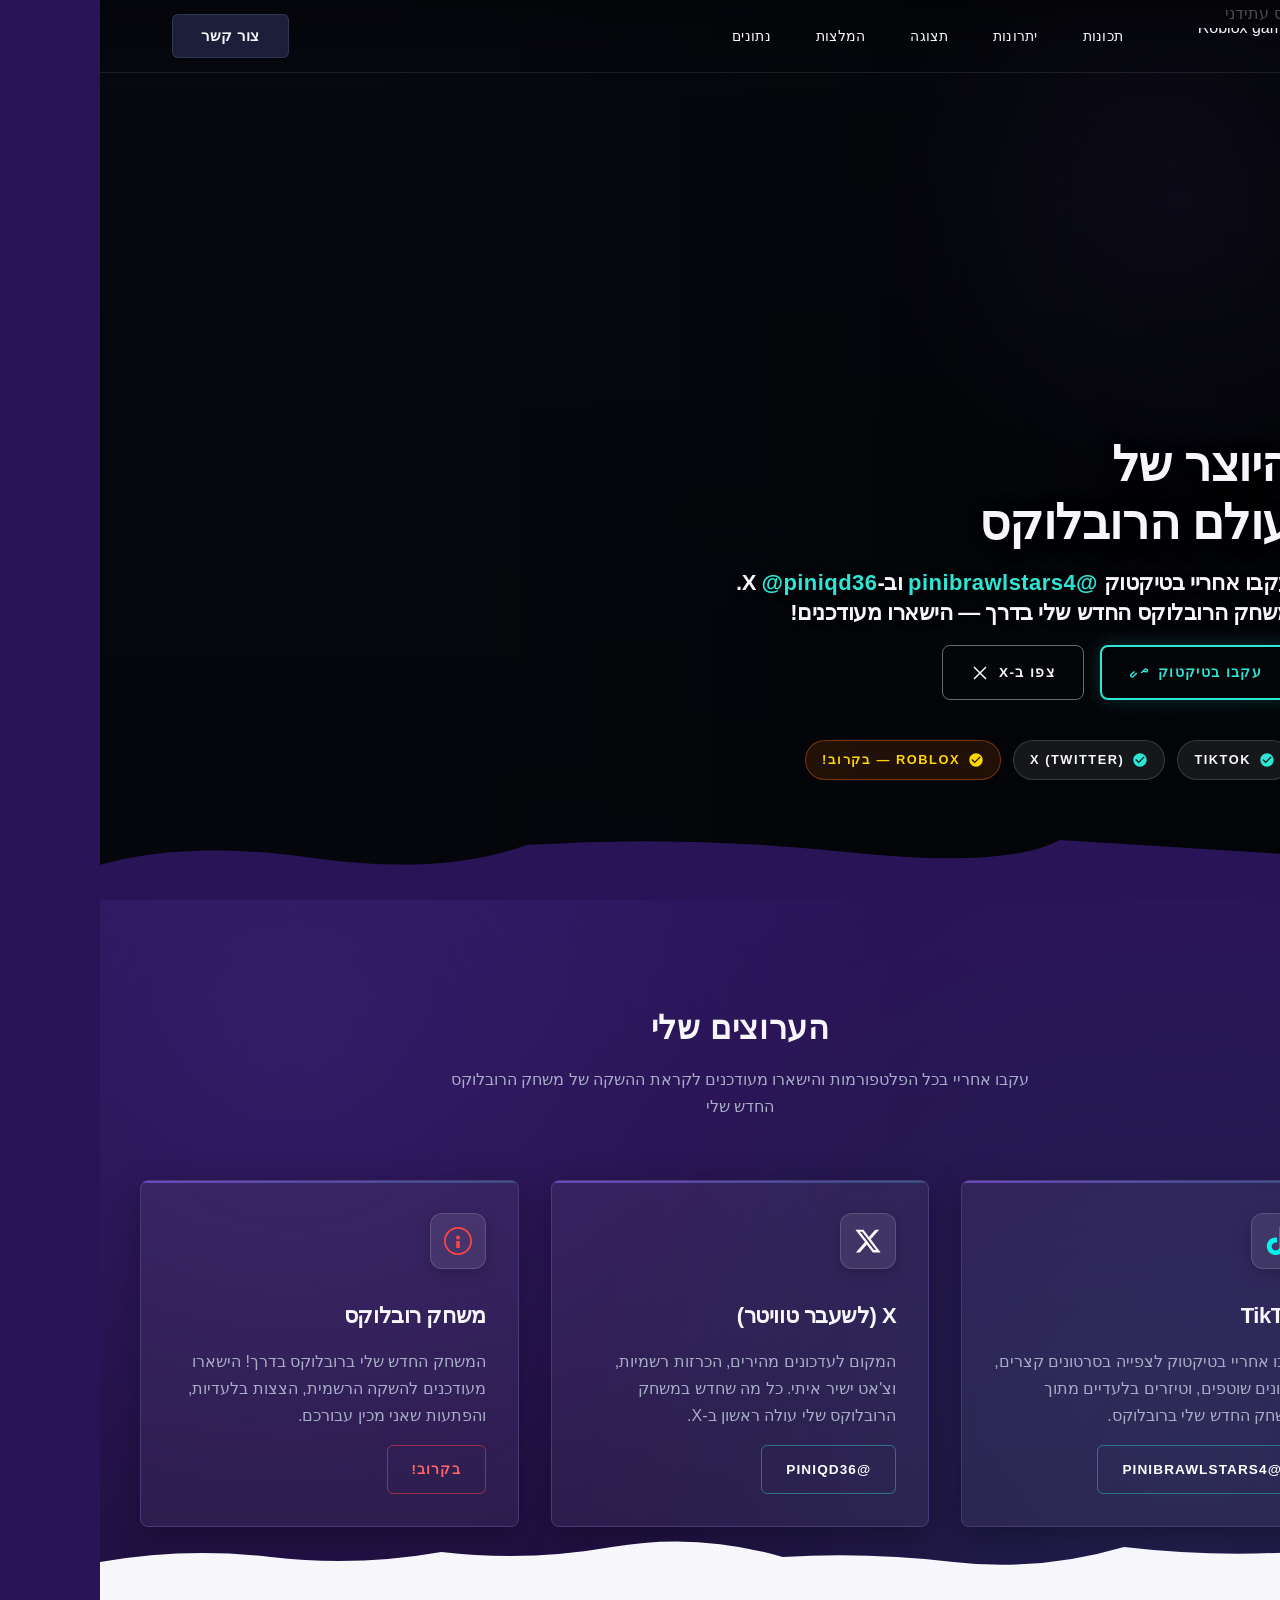
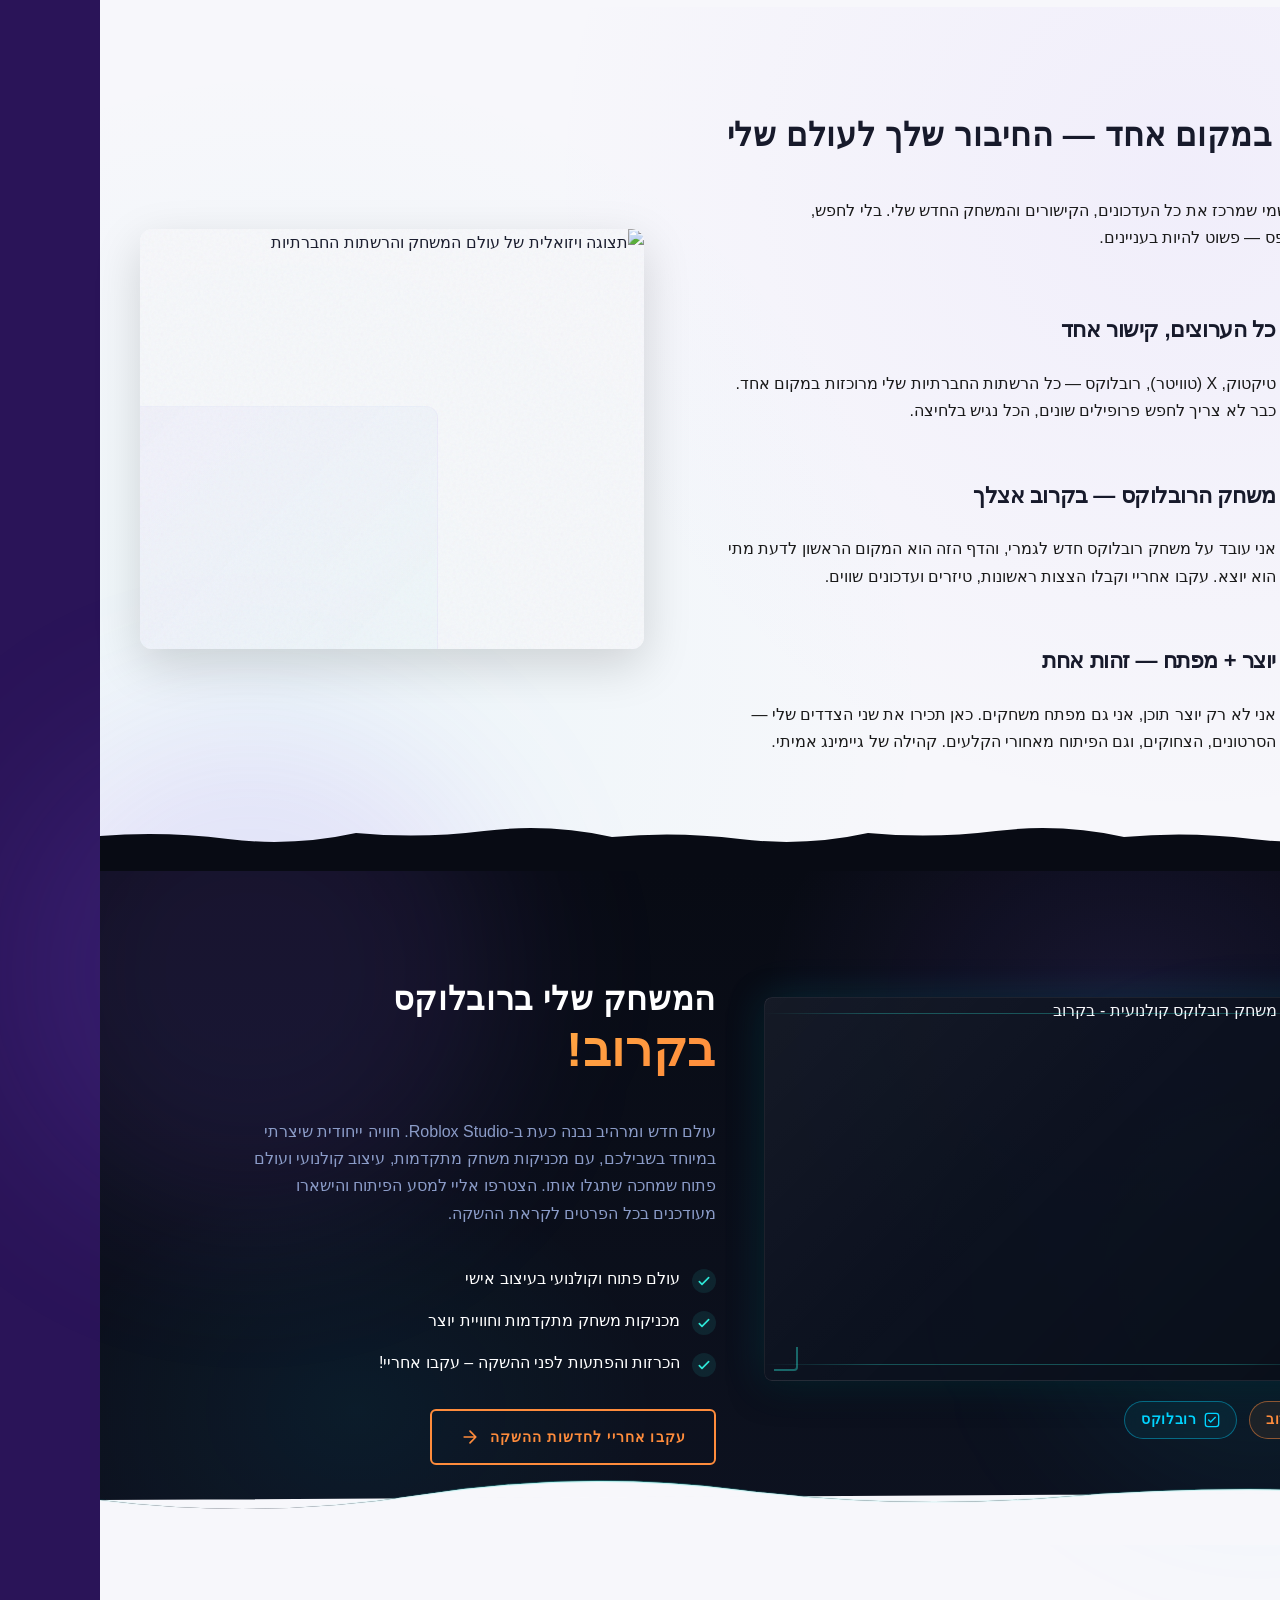
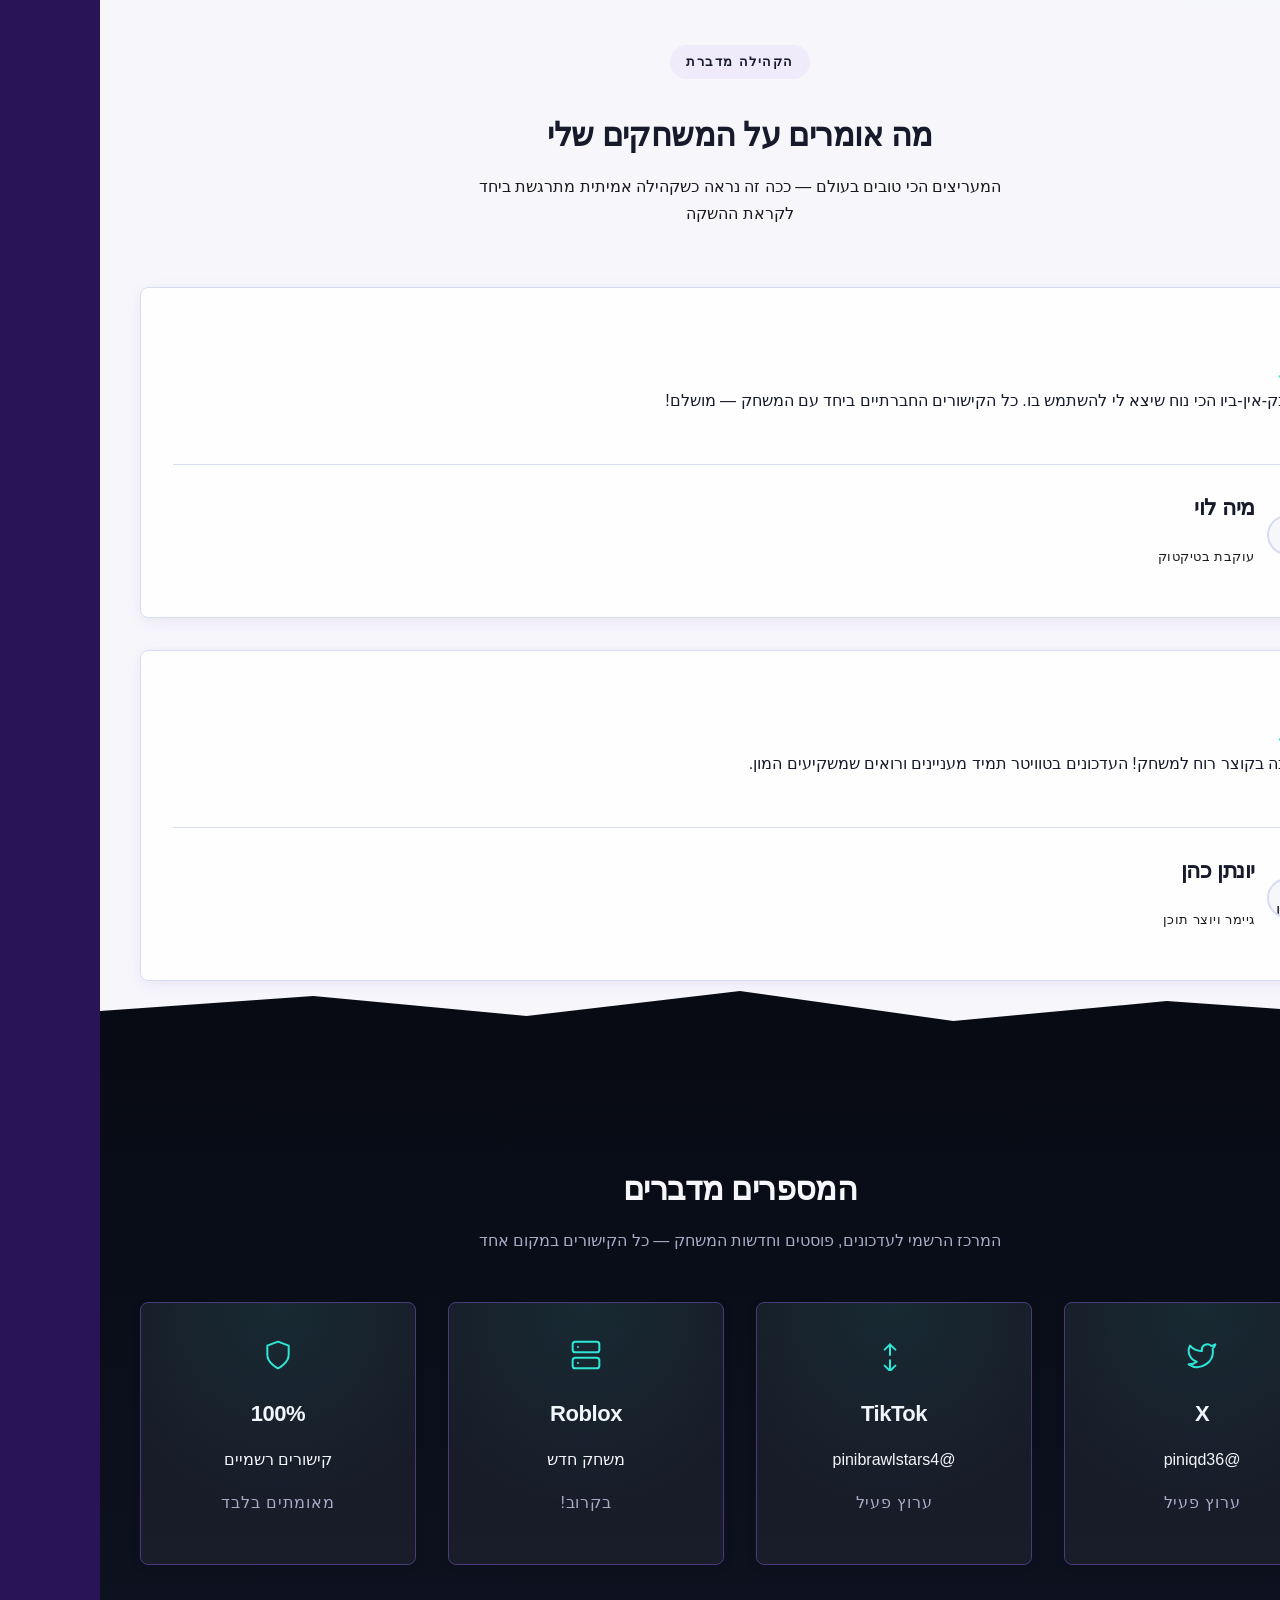
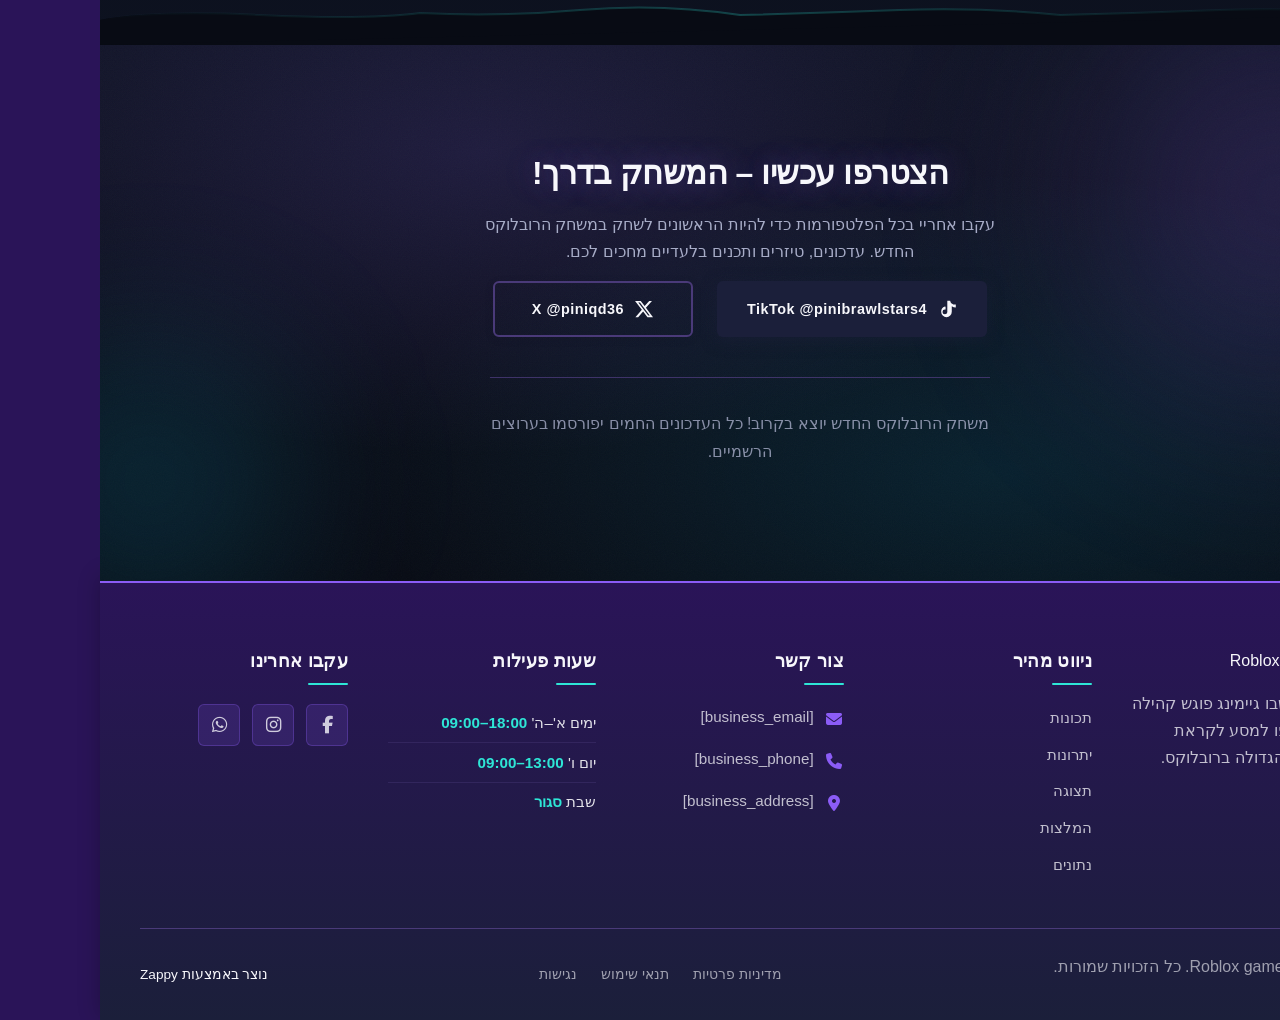
==== public/index.html @ 62c2d2e9 "Incremental sync: 1 page(s) — update_section" ====
<!doctype html><html dir="rtl" lang="he"><head><meta charset="UTF-8"><meta content="width=device-width,initial-scale=1" name="viewport"><meta content="index, follow" name="robots"><title>גלה את משחק הרובלוקס הבא שלך — Roblox game</title><meta content="יוצר תוכן ומפתח רובלוקס מביא לך הצצה ראשונה למשחק החדש. עקוב אחריי בטיקטוק ובטוויטר והישאר מעודכן בכל הפיתוחים. היכנס עכשיו לקהילה!" name="description"><meta content="משחקי רובלוקס, יוצר תוכן גיימינג, רובלוקס ישראלי, קישורים חברתיים, מפתח רובלוקס" name="keywords"><link href="/assets/favicon.ico" rel="icon" type="image/x-icon"><link href="/assets/favicon-16x16.png" rel="icon" type="image/png" sizes="16x16"><link href="/assets/favicon-32x32.png" rel="icon" type="image/png" sizes="32x32"><link href="/assets/favicon-48x48.png" rel="icon" type="image/png" sizes="48x48"><link href="/assets/favicon-192x192.png" rel="icon" type="image/png" sizes="192x192"><link href="/assets/favicon-512x512.png" rel="icon" type="image/png" sizes="512x512"><link href="/assets/apple-touch-icon.png" rel="apple-touch-icon"><script>!function(){"use strict";var t="38b5581c-c266-401a-a283-157dec6d0e82",e="https://api.zappy5.com/api/analytics/track",a=18e5,n=2592e6,o=!0,i=!0,r=!0;var s=function(){var e="zappy_visitor_"+t,a=null;try{if(a=localStorage.getItem(e)){var o=JSON.parse(a),i=Date.now();if(i-o.created<n)return o.lastSeen=i,localStorage.setItem(e,JSON.stringify(o)),o.id}}catch(t){console.warn("Zappy Analytics: LocalStorage not available")}var r="zv_"+Date.now()+"_"+Math.random().toString(36).substr(2,9);try{localStorage.setItem(e,JSON.stringify({id:r,created:Date.now(),lastSeen:Date.now()}))}catch(t){}return r}(),c=function(){var e="zappy_session_"+t,n=null;try{if(n=sessionStorage.getItem(e)){var o=JSON.parse(n),i=Date.now();if(i-o.timestamp<a)return o.timestamp=i,sessionStorage.setItem(e,JSON.stringify(o)),o.id}}catch(t){console.warn("Zappy Analytics: SessionStorage not available")}var r="zs_"+Date.now()+"_"+Math.random().toString(36).substr(2,9);try{sessionStorage.setItem(e,JSON.stringify({id:r,timestamp:Date.now()}))}catch(t){}return r}();function l(a,n){n=n||{};var o={website_id:t,event_type:a,page_path:window.location.pathname,referrer:document.referrer||"direct",visitor_id:s,session_id:c,metadata:n};if(navigator.sendBeacon){var i=new Blob([JSON.stringify(o)],{type:"application/json"});navigator.sendBeacon(e,i)}else fetch(e,{method:"POST",headers:{"Content-Type":"application/json"},body:JSON.stringify(o),keepalive:!0}).catch(function(t){console.warn("Zappy Analytics: Failed to track event",t)})}o&&l("pageview",{title:document.title,url:window.location.href}),i&&document.addEventListener("click",function(t){var e=t.target;if("BUTTON"===e.tagName||e.closest("button")){var a="BUTTON"===e.tagName?e:e.closest("button");l("click",{element:"button",text:a.textContent.trim().substring(0,100),id:a.id||null,class:a.className||null})}else if("A"===e.tagName||e.closest("a")){var n="A"===e.tagName?e:e.closest("a");l("navigation",{element:"link",text:n.textContent.trim().substring(0,100),href:n.href,external:n.hostname!==window.location.hostname})}},!0),r&&document.addEventListener("submit",function(t){var e=t.target;l("form_submit",{form_id:e.id||null,form_name:e.name||null,form_action:e.action||null,form_method:e.method||"GET"})},!0);var d=Date.now();window.addEventListener("beforeunload",function(){l("page_unload",{time_on_page:Math.floor((Date.now()-d)/1e3),page_path:window.location.pathname})}),window.zappyAnalytics={track:l,getVisitorId:function(){return s},getSessionId:function(){return c}}}()</script><meta content="גלה את משחק הרובלוקס הבא שלך — Roblox game" property="og:title"><meta content="יוצר תוכן ומפתח רובלוקס מביא לך הצצה ראשונה למשחק החדש. עקוב אחריי בטיקטוק ובטוויטר והישאר מעודכן בכל הפיתוחים. היכנס עכשיו לקהילה!" property="og:description"><meta content="summary_large_image" name="twitter:card"><meta content="גלה את משחק הרובלוקס הבא שלך — Roblox game" name="twitter:title"><meta content="יוצר תוכן ומפתח רובלוקס מביא לך הצצה ראשונה למשחק החדש. עקוב אחריי בטיקטוק ובטוויטר והישאר מעודכן בכל הפיתוחים. היכנס עכשיו לקהילה!" name="twitter:description"><meta content="website" property="og:type"><meta content="he_IL" property="og:locale"><link href="https://cdnjs.cloudflare.com/ajax/libs/font-awesome/6.4.0/css/all.min.css" rel="stylesheet"><style>.skip-link{position:absolute;top:0;left:0;transform:translateY(-200%);padding:12px 18px;background:var(--bg-dark,#1a1a1a);color:var(--text-light,#fff);font-weight:600;border-radius:0 0 8px 0;z-index:10000}.skip-link:focus{transform:none;outline:2px solid var(--ring,#fff);outline-offset:2px}:focus-visible{outline:2px solid var(--ring,currentColor);outline-offset:3px}</style><link href="/assets/favicon.ico" rel="icon" type="image/x-icon"><link href="/assets/favicon-16x16.png" rel="icon" type="image/png" sizes="16x16"><link href="/assets/favicon-32x32.png" rel="icon" type="image/png" sizes="32x32"><link href="/assets/favicon-48x48.png" rel="icon" type="image/png" sizes="48x48"><link href="/assets/favicon-192x192.png" rel="icon" type="image/png" sizes="192x192"><link href="/assets/favicon-512x512.png" rel="icon" type="image/png" sizes="512x512"><link href="/assets/apple-touch-icon.png" rel="apple-touch-icon"><link href="https://cdn.jsdelivr.net/npm/vanilla-cookieconsent@3/dist/cookieconsent.css" rel="stylesheet"><script src="https://cdn.jsdelivr.net/npm/vanilla-cookieconsent@3/dist/cookieconsent.umd.js"></script><script src="https://cdn.jsdelivr.net/gh/mickidum/acc_toolbar/acctoolbar/acctoolbar.min.js"></script><link href="/styles.css" rel="stylesheet"><script>window.ZAPPY_WEBSITE_ID="38b5581c-c266-401a-a283-157dec6d0e82",window.ZAPPY_API_BASE="https://api.zappy5.com"</script><style id="zappy-dropdown-submenu-styles">#navMenu li:has(.sub-menu),.nav-menu li:has(.sub-menu),.navbar li:has(.sub-menu),nav li:has(.sub-menu){position:relative}#navMenu .sub-menu,.nav-menu .sub-menu,.navbar .sub-menu,nav .sub-menu{display:block!important;position:absolute!important;top:100%;left:0;min-width:220px;background:#fff;border-radius:8px;box-shadow:0 8px 25px rgba(0,0,0,.15);padding:8px 0;opacity:0;visibility:hidden;transform:translateY(10px);transition:all .3s ease;z-index:1000;list-style:none;pointer-events:none}#navMenu li:hover>.sub-menu,.nav-menu li:hover>.sub-menu,.navbar li:hover>.sub-menu,nav li:hover>.sub-menu{opacity:1!important;visibility:visible!important;transform:translateY(0)!important;pointer-events:auto!important}.sub-menu li{list-style:none;margin:0;padding:0}.sub-menu a{display:block!important;padding:10px 16px!important;color:var(--text-dark,#333)!important;font-weight:500;text-decoration:none;white-space:nowrap;transition:background-color .2s}.sub-menu .zappy-nav-child>a{padding-left:28px!important;font-size:.9em!important;opacity:.85!important}[dir=rtl] .sub-menu .zappy-nav-child>a,html[lang=ar] .sub-menu .zappy-nav-child>a,html[lang=he] .sub-menu .zappy-nav-child>a{padding-left:10px!important;padding-right:28px!important}.sub-menu .zappy-nav-parent>a{font-weight:600!important}.sub-menu a:hover{background-color:#f5f5f5}[dir=rtl] .nav-menu .sub-menu,[dir=rtl] .navbar .sub-menu,[dir=rtl] nav .sub-menu,html[lang=ar] .nav-menu .sub-menu,html[lang=ar] .navbar .sub-menu,html[lang=ar] nav .sub-menu,html[lang=he] .nav-menu .sub-menu,html[lang=he] .navbar .sub-menu,html[lang=he] nav .sub-menu{left:auto!important;right:0!important}.sub-menu:empty,.sub-menu:not(:has(li)):not(:has(> a)),.sub-menu:not(:has(li:not(.zappy-hidden-menu-item))):not(:has(> a)){display:none!important;opacity:0!important;visibility:hidden!important;pointer-events:none!important}li:has(.menu-group-title):hover>.sub-menu{opacity:1!important;visibility:visible!important;transform:translateY(0)!important;pointer-events:auto!important}#navMenu>li>.menu-group-title,.nav-menu>li>.menu-group-title{display:inline-block;padding:.5rem 1rem;cursor:default;user-select:none}@media (max-width:768px){#navMenu .sub-menu,.nav-menu .sub-menu,.navbar .sub-menu,nav .sub-menu{position:static!important;transform:none!important;box-shadow:none!important;background:0 0!important;max-height:0;overflow:hidden;opacity:0;visibility:hidden;transition:max-height .3s ease,opacity .3s ease;padding:0!important;border-radius:0!important}#navMenu .sub-menu.mobile-expanded,.nav-menu .sub-menu.mobile-expanded,.navbar .sub-menu.mobile-expanded{max-height:none!important;overflow-y:visible!important;opacity:1!important;visibility:visible!important;padding:8px 0 8px 16px!important}[dir=rtl] .sub-menu.mobile-expanded,html[lang=he] .sub-menu.mobile-expanded{padding:8px 16px 8px 0!important}#navMenu li:hover>.sub-menu,.nav-menu li:hover>.sub-menu,.navbar li:hover>.sub-menu,nav li:hover>.sub-menu{opacity:0;visibility:hidden;pointer-events:none}#navMenu li>.sub-menu.mobile-expanded,.nav-menu li>.sub-menu.mobile-expanded,.navbar li>.sub-menu.mobile-expanded,nav li>.sub-menu.mobile-expanded{opacity:1!important;visibility:visible!important;pointer-events:auto!important}#navMenu li:has(.sub-menu),.nav-menu li:has(.sub-menu),.navbar li:has(.sub-menu),nav li:has(.sub-menu){display:flex!important;flex-wrap:wrap!important;align-items:center!important;position:relative!important;min-height:44px!important}#navMenu li:has(.sub-menu)>a,.nav-menu li:has(.sub-menu)>a,.navbar li:has(.sub-menu)>a,nav li:has(.sub-menu)>a{flex:1!important;min-width:0!important}#navMenu li:has(.sub-menu)>.menu-group-title,.nav-menu li:has(.sub-menu)>.menu-group-title,.navbar li:has(.sub-menu)>.menu-group-title,nav li:has(.sub-menu)>.menu-group-title{flex:1!important;min-width:0!important;padding:0!important;line-height:inherit!important}#navMenu li:has(.sub-menu)>.sub-menu,.nav-menu li:has(.sub-menu)>.sub-menu,.navbar li:has(.sub-menu)>.sub-menu,nav li:has(.sub-menu)>.sub-menu{flex-basis:100%!important;width:100%!important}#navMenu li:has(.sub-menu)>a [class*=arrow],#navMenu li:has(.sub-menu)>a [class*=chevron],.nav-menu li:has(.sub-menu)>a .fa-angle-down,.nav-menu li:has(.sub-menu)>a .fa-chevron-down,.nav-menu li:has(.sub-menu)>a [class*=arrow],.nav-menu li:has(.sub-menu)>a [class*=chevron],nav li:has(.sub-menu)>a [class*=arrow],nav li:has(.sub-menu)>a [class*=chevron]{display:none!important;visibility:hidden!important}.mobile-submenu-toggle{display:flex!important;align-items:center!important;justify-content:center!important;width:44px!important;height:auto!important;background:0 0!important;border:none!important;cursor:pointer!important;color:var(--text-light)!important;position:static!important;flex-shrink:0!important;align-self:stretch!important;z-index:2!important;padding:0!important;margin:0!important}.mobile-submenu-toggle::after{content:''!important;width:0!important;height:0!important;border-left:6px solid transparent!important;border-right:6px solid transparent!important;border-top:7px solid currentColor!important;transition:transform .3s ease!important}.mobile-submenu-toggle.expanded::after{transform:rotate(180deg)!important}.sub-menu a{padding:10px 0!important;display:block!important;color:var(--text-light)!important;white-space:normal!important}.sub-menu .zappy-nav-child>a{padding-left:28px!important;font-size:.9em!important;opacity:.85!important}[dir=rtl] .sub-menu .zappy-nav-child>a,html[lang=ar] .sub-menu .zappy-nav-child>a,html[lang=he] .sub-menu .zappy-nav-child>a{padding-left:0!important;padding-right:28px!important}.sub-menu .zappy-nav-parent>a{font-weight:600!important}#navMenu.active,.nav-menu.active{max-width:100vw!important;overflow-x:hidden!important;box-sizing:border-box!important}.navbar .sub-menu li a,.zappy-products-dropdown .sub-menu a,nav.navbar .sub-menu li a{color:var(--text-light)!important}}@media (min-width:769px){.mobile-submenu-toggle{display:none!important}}</style><style id="zappy-widget-visibility">html[dir=rtl] .whatsapp-float{right:20px!important;left:auto!important}html:not([dir]) .whatsapp-float,html[dir=ltr] .whatsapp-float{left:20px!important;right:auto!important}html[dir=rtl] #mic-access-tool-general-button,html[dir=rtl] #mic-init-access-tool #mic-access-tool-general-button,html[dir=rtl] #mic-init-access-tool .mic-access-tool-general-button,html[dir=rtl] ._access-icon,html[dir=rtl] .mic-access-tool-general-button{left:20px!important;right:auto!important}html:not([dir]) #mic-access-tool-general-button,html:not([dir]) #mic-init-access-tool #mic-access-tool-general-button,html:not([dir]) #mic-init-access-tool .mic-access-tool-general-button,html:not([dir]) ._access-icon,html:not([dir]) .mic-access-tool-general-button,html[dir=ltr] #mic-access-tool-general-button,html[dir=ltr] #mic-init-access-tool #mic-access-tool-general-button,html[dir=ltr] #mic-init-access-tool .mic-access-tool-general-button,html[dir=ltr] ._access-icon,html[dir=ltr] .mic-access-tool-general-button{right:20px!important;left:auto!important}@media (max-width:768px){.whatsapp-float{display:flex!important}}@media (min-width:769px){.whatsapp-float{display:flex!important}}@media (max-width:768px){#mic-access-tool-general-button,#mic-init-access-tool #mic-access-tool-general-button,#mic-init-access-tool .mic-access-tool-general-button,._access-icon,.mic-access-tool-general-button{display:flex!important;visibility:visible!important;opacity:1!important;pointer-events:auto!important}#mic-access-tool-box.opened-mic-access-tool,#mic-init-access-tool #mic-access-tool-box.opened-mic-access-tool,.mic-access-tool-box.opened-mic-access-tool{visibility:visible!important;opacity:1!important;pointer-events:auto!important}}@media (min-width:769px){#mic-access-tool-general-button,#mic-init-access-tool #mic-access-tool-general-button,#mic-init-access-tool .mic-access-tool-general-button,._access-icon,.mic-access-tool-general-button{display:flex!important;visibility:visible!important;opacity:1!important;pointer-events:auto!important}#mic-access-tool-box.opened-mic-access-tool,#mic-init-access-tool #mic-access-tool-box.opened-mic-access-tool,.mic-access-tool-box.opened-mic-access-tool{visibility:visible!important;opacity:1!important;pointer-events:auto!important}}</style></head><body><a href="#main" class="skip-link">דלג לתוכן הראשי</a><nav class="navbar" dir="rtl"><button aria-label="Menu" class="mobile-toggle" id="mobileToggle"><svg viewBox="0 0 24 24" fill="none" height="24" width="24" class="hamburger-icon"><path d="M3 12h18M3 6h18M3 18h18" stroke="currentColor" stroke-width="2" stroke-linecap="round"></path></svg> <svg viewBox="0 0 24 24" fill="none" height="24" width="24" class="close-icon" style="display:none"><path d="M18 6L6 18M6 6l12 12" stroke="currentColor" stroke-width="2" stroke-linecap="round"></path></svg></button> <button aria-label="Call" class="phone-header-btn" data-phone="[business_phone]"><svg viewBox="0 0 24 24" fill="currentColor" height="20" width="20"><path d="M22 16.92v3a2 2 0 0 1-2.18 2 19.79 19.79 0 0 1-8.63-3.07 19.5 19.5 0 0 1-6-6 19.79 19.79 0 0 1-3.07-8.67A2 2 0 0 1 4.11 2h3a2 2 0 0 1 2 1.72 12.84 12.84 0 0 0 .7 2.81 2 2 0 0 1-.45 2.11L8.09 9.91a16 16 0 0 0 6 6l1.27-1.27a2 2 0 0 1 2.11-.45 12.84 12.84 0 0 0 2.81.7A2 2 0 0 1 22 16.92z"></path></svg></button><div class="nav-container"><div class="nav-right-group"><div class="nav-brand"><a href="/" class="logo-link"><img alt="Roblox game" src="/assets/site-----image-1.webp" class="logo"></a></div><ul class="nav-menu" id="navMenu"><li><a href="#features">תכונות</a></li><li><a href="#benefits">יתרונות</a></li><li><a href="#showcase">תצוגה</a></li><li><a href="#testimonials">המלצות</a></li><li><a href="#stats">נתונים</a></li><li class="mobile-contact-link nav-cta-mobile-item"><a href="#cta" class="nav-cta-btn">צור קשר</a></li></ul></div><div class="nav-cta-container"><a href="#cta" class="nav-cta-btn">צור קשר</a></div></div></nav><script>window.addEventListener("load",function(){const e=document.querySelector(".navbar, nav, header");if(!e)return void console.log("[Navbar] Navbar element not found");let t=document.getElementById("mobileToggle")||document.querySelector(".mobile-toggle")||document.querySelector(".hamburger")||document.querySelector(".hamburger-menu")||document.querySelector(".menu-toggle")||document.querySelector(".burger-menu")||document.querySelector('[aria-label="Menu"]')||document.querySelector('[aria-label="תפריט"]');const o=document.querySelector(".phone-header-btn"),n=window.getComputedStyle(e);let r=n.backgroundColor;if(console.log("[Navbar] Initial navbar background:",r),"transparent"===r||"rgba(0, 0, 0, 0)"===r||r.startsWith("rgba")&&r.includes(", 0)")){const e=n.backgroundImage;if(e&&"none"!==e)console.log("[Navbar] Navbar has background image/gradient, using dark text"),r="rgb(240, 240, 240)";else{const e=window.getComputedStyle(document.body).backgroundColor;console.log("[Navbar] Navbar transparent, using body background:",e),r=e}}const a=r.match(/\d+/g);if(a&&a.length>=3){const e=(.299*parseInt(a[0])+.587*parseInt(a[1])+.114*parseInt(a[2]))/255;console.log("[Navbar] Mobile button colors preserved from Claude CSS (luminance:",e.toFixed(2)+")");const n=document.createElement("style");n.id="zappy-mobile-nav-fix";document.documentElement.lang;document.documentElement.dir,n.textContent='\n        /* Hide mobile buttons on desktop, show only on mobile */\n        @media (min-width: 769px) {\n          .mobile-toggle,\n          .phone-header-btn {\n            display: none !important;\n          }\n        }\n        \n        /* Show and position mobile buttons correctly on mobile */\n        @media (max-width: 768px) {\n          .navbar,\n          nav.navbar {\n            min-height: 70px !important;\n          }\n\n          .mobile-toggle,\n          .phone-header-btn {\n            position: absolute !important;\n            top: 0 !important;\n            bottom: 0 !important;\n            margin-top: auto !important;\n            margin-bottom: auto !important;\n            transform: none !important;\n            z-index: 1001 !important;\n            display: flex !important;\n            align-items: center !important;\n            justify-content: center !important;\n            width: 36px !important;\n            height: 36px !important;\n            border-radius: 50% !important;\n            border: none !important;\n            cursor: pointer !important;\n            padding: 6px !important;\n            background: none !important;\n            color: var(--nav-text, var(--text-light)) !important;\n            touch-action: manipulation !important;\n            -webkit-tap-highlight-color: transparent !important;\n          }\n\n          html[data-zappy-site-type="ecommerce"] .phone-header-btn,\n          body[data-zappy-site-type="ecommerce"] .phone-header-btn,\n          html[data-zappy-site-type="ecommerce"] header .phone-header-btn,\n          html[data-zappy-site-type="ecommerce"] nav .phone-header-btn {\n            display: none !important;\n            visibility: hidden !important;\n            width: 0 !important;\n            height: 0 !important;\n            min-width: 0 !important;\n            overflow: hidden !important;\n          }\n          \n          /* LTR positioning (default): hamburger LEFT, phone RIGHT */\n          html:not([dir="rtl"]):not([lang="he"]):not([lang="ar"]) .mobile-toggle,\n          html[dir="ltr"] .mobile-toggle {\n            left: 12px !important;\n            right: auto !important;\n          }\n          html:not([dir="rtl"]):not([lang="he"]):not([lang="ar"]) .phone-header-btn,\n          html[dir="ltr"] .phone-header-btn {\n            right: 12px !important;\n            left: auto !important;\n          }\n          \n          /* RTL positioning: hamburger RIGHT, phone LEFT */\n          html[dir="rtl"] .mobile-toggle,\n          html[lang="he"] .mobile-toggle,\n          html[lang="ar"] .mobile-toggle {\n            right: 12px !important;\n            left: auto !important;\n          }\n          html[dir="rtl"] .phone-header-btn,\n          html[lang="he"] .phone-header-btn,\n          html[lang="ar"] .phone-header-btn {\n            left: 12px !important;\n            right: auto !important;\n          }\n          \n          /* CRITICAL: Ensure nav-container has min-height on mobile */\n          /* All children are positioned absolutely/fixed on mobile, so height:auto collapses to 0 */\n          .nav-container {\n            min-height: 70px !important;\n            position: relative !important;\n          }\n          \n          /* Ensure SVG icons are properly sized and inherit color */\n          .mobile-toggle svg,\n          .phone-header-btn svg {\n            width: 24px !important;\n            height: 24px !important;\n            /* Don\'t force display - let JavaScript control hamburger/close toggle */\n          }\n          \n          /* Reset nav-cta-container on mobile - remove desktop box-shadow/padding */\n          /* that creates a visible ghost box when CTA button is hidden */\n          .nav-cta-container {\n            box-shadow: none !important;\n            padding: 0 !important;\n          }\n          \n          /* Hide nav-cta-container entirely on mobile when there\'s no lang-switcher */\n          /* (only the CTA button is inside, and it\'s hidden on mobile) */\n          .nav-cta-container:not(:has(.lang-switcher)) {\n            display: none !important;\n          }\n          \n          /* CRITICAL: Prevent hero image fade gradient from bleeding over headline text */\n          /* The .image-fade-gradient has bottom: -30px (extends below parent) */\n          /* On mobile stacked layout, this overlaps the h1 text below the image */\n          .hero-image-column {\n            overflow: hidden !important;\n          }\n          .image-fade-gradient {\n            bottom: 0 !important;\n          }\n          \n          /* Hide desktop language switcher on mobile - hamburger menu handles it */\n          /* High specificity to override stored CSS */\n          .lang-switcher,\n          .nav-cta-container .lang-switcher,\n          .nav-container .lang-switcher,\n          .navbar .lang-switcher,\n          .navbar .nav-cta-container .lang-switcher {\n            display: none !important;\n          }\n        }\n      ';const r=document.getElementById("zappy-mobile-nav-fix");r&&r.remove(),document.head.appendChild(n),console.log("[Navbar] Critical CSS injected for mobile nav positioning");const i=window.innerWidth<=768;if(t){const e=t.querySelector(".hamburger-icon"),o=t.querySelector(".close-icon");e&&(e.style.setProperty("width","24px","important"),e.style.setProperty("height","24px","important"),e.style.setProperty("display","block","important")),o&&(o.style.setProperty("width","24px","important"),o.style.setProperty("height","24px","important"),o.style.setProperty("display","none","important")),i?(t.style.setProperty("position","absolute","important"),t.style.setProperty("top","0","important"),t.style.setProperty("bottom","0","important"),t.style.setProperty("margin-top","auto","important"),t.style.setProperty("margin-bottom","auto","important"),t.style.setProperty("transform","none","important"),t.style.setProperty("z-index","1001","important"),t.style.removeProperty("left"),t.style.removeProperty("right"),console.log("[Navbar] Mobile toggle positioning applied (mobile viewport)")):(t.style.removeProperty("position"),t.style.removeProperty("top"),t.style.removeProperty("transform"),t.style.removeProperty("z-index"),t.style.removeProperty("left"),t.style.removeProperty("right"),console.log("[Navbar] Desktop viewport - cleared mobile toggle inline positioning"))}if(o){const e=o.querySelector("svg");e&&(e.style.width="24px",e.style.height="24px",e.setAttribute("width","24"),e.setAttribute("height","24")),i?(o.style.setProperty("position","absolute","important"),o.style.setProperty("top","0","important"),o.style.setProperty("bottom","0","important"),o.style.setProperty("margin-top","auto","important"),o.style.setProperty("margin-bottom","auto","important"),o.style.setProperty("transform","none","important"),o.style.setProperty("z-index","1001","important"),o.style.removeProperty("left"),o.style.removeProperty("right"),console.log("[Navbar] Phone button positioning applied (mobile viewport)")):(o.style.removeProperty("position"),o.style.removeProperty("top"),o.style.removeProperty("transform"),o.style.removeProperty("z-index"),o.style.removeProperty("left"),o.style.removeProperty("right"),console.log("[Navbar] Desktop viewport - cleared phone button inline positioning"))}}else console.log("[Navbar] Could not parse background color:",r);t=document.getElementById("mobileToggle")||document.querySelector(".mobile-toggle")||document.querySelector(".hamburger")||document.querySelector(".hamburger-menu")||document.querySelector(".menu-toggle")||document.querySelector(".burger-menu")||document.querySelector('[aria-label="Menu"]')||document.querySelector('[aria-label="תפריט"]');const i=document.getElementById("navMenu")||document.querySelector(".nav-menu")||document.querySelector(".nav-links")||document.querySelector("nav ul:not(.submenu)");if(!t||!i)return void console.log("[Navbar] Mobile toggle or menu not found:",{toggle:!!t,menu:!!i});i.id||(i.id="navMenu"),console.log("[Navbar] Initializing mobile menu...");const l=t.cloneNode(!0);t.parentNode.replaceChild(l,t);var s=0;function p(e){var t=Date.now();t-s<300||(s=t,function(e){e.preventDefault(),e.stopPropagation();const t=l.querySelector(".hamburger-icon"),o=l.querySelector(".close-icon");i.classList.contains("active")?(i.classList.remove("active"),t&&t.style.setProperty("display","block","important"),o&&o.style.setProperty("display","none","important"),document.body.style.overflow="",document.body.classList.remove("menu-open"),console.log("[Navbar] Menu closed")):(i.classList.add("active"),t&&t.style.setProperty("display","none","important"),o&&o.style.setProperty("display","block","important"),document.body.style.overflow="hidden",document.body.classList.add("menu-open"),console.log("[Navbar] Menu opened"))}(e))}l.addEventListener("click",p),l.addEventListener("touchend",p),document.addEventListener("keydown",function(e){if(("Escape"===e.key||"Esc"===e.key)&&i.classList.contains("active")){const e=l.querySelector(".hamburger-icon"),t=l.querySelector(".close-icon");i.classList.remove("active"),e&&e.style.setProperty("display","block","important"),t&&t.style.setProperty("display","none","important"),document.body.style.overflow="",document.body.classList.remove("menu-open"),console.log("[Navbar] Menu closed (Escape)")}}),i.querySelectorAll("a").forEach(function(e){e.addEventListener("click",function(){if("#"===this.getAttribute("href"))return;const e=l.querySelector(".hamburger-icon"),t=l.querySelector(".close-icon");i.classList.remove("active"),e&&e.style.setProperty("display","block","important"),t&&t.style.setProperty("display","none","important"),document.body.style.overflow="",document.body.classList.remove("menu-open"),console.log("[Navbar] Menu closed (link clicked)")})});var m=i.querySelectorAll(".dropdown-toggle");m.forEach(function(e){e.addEventListener("click",function(e){e.preventDefault(),e.stopPropagation();var t=this.closest(".nav-dropdown");t&&(t.parentNode.querySelectorAll(".nav-dropdown.open").forEach(function(e){e!==t&&e.classList.remove("open")}),t.classList.toggle("open"),console.log("[Navbar] Dropdown toggled:",t.classList.contains("open")?"open":"closed"))})}),document.addEventListener("click",function(e){e.target.closest(".nav-dropdown")||document.querySelectorAll(".nav-dropdown.open").forEach(function(e){e.classList.remove("open")})}),console.log("[Navbar] Dropdown handlers initialized for "+m.length+" dropdowns"),o&&o.addEventListener("click",function(){const e=document.querySelectorAll('a[href^="tel:"]'),t=e.length>0?e[0].getAttribute("href").replace("tel:",""):"[business_phone]";window.location.href="tel:"+t,console.log("[Navbar] Phone button clicked")}),console.log("[Navbar] Mobile menu initialized successfully")})</script><main id="main"><section class="index-hero-section" data-band-index="0" data-layout-spec="בית-hero" id="hero" data-hero-type="fullscreen-scrim"><div class="index-hero-section__bg-layer"><img alt="יקום רובלוקס עתידני" src="/assets/site-index-hero-image-1.webp" data-context="A cinematic Roblox-inspired futuristic world: deep indigo-to-violet gradient sky with glowing neon terrain, floating geometric crystals, subtle pixel-noise texture, motion-blur streaks, and a social-media-meets-metaverse atmosphere. No text or logos in the image." data-placeholder="index-hero-image-1" height="600" loading="eager" width="1200" class="index-hero-section__bg-img" data-hero-bg="true" fetchpriority="high"></div><div class="index-hero-section__scrim" aria-hidden="true"></div><div class="index-hero-section__motif-neon-grid" aria-hidden="true"></div><div class="index-hero-section__motif-purple-orb" aria-hidden="true"></div><div class="index-hero-section__overlay"><div class="index-hero-section__text-group"><h1 class="index-hero-section__title">היוצר של<br>עולם הרובלוקס</h1><h3 class="index-hero-section__subtitle">עקבו אחריי בטיקטוק <span class="index-hero-section__handle">@pinibrawlstars4</span> וב-X <span class="index-hero-section__handle">@piniqd36</span>. משחק הרובלוקס החדש שלי בדרך — הישארו מעודכנים!</h3><div class="index-hero-section__cta-group"><a href="https://www.tiktok.com/@pinibrawlstars4?_r=1&amp;_t=ZS-97du53bTCu8" class="index-hero-section__btn index-hero-section__btn--primary" target="_blank" rel="noopener noreferrer"><span>עקבו בטיקטוק</span> <svg viewBox="0 0 24 24" fill="none" data-element-type="icon" data-icon-type="svg" height="18" width="18" stroke="currentColor" stroke-width="2"><path d="M9 12l-4.586 4.586a2 2 0 01-2.828-2.828L6.172 10"></path><path d="M15 12l4.586-4.586a2 2 0 012.828 2.828L17.828 10"></path></svg> </a><a href="https://x.com/piniqd36?s=11" class="index-hero-section__btn index-hero-section__btn--secondary" target="_blank" rel="noopener noreferrer"><span>צפו ב-X</span> <svg viewBox="0 0 24 24" fill="none" data-element-type="icon" data-icon-type="svg" height="18" width="18" stroke="currentColor" stroke-width="2"><path d="M4 4l16 16M4 20L20 4"></path></svg></a></div><div class="index-hero-section__badges"><span class="index-hero-section__badge"><svg viewBox="0 0 24 24" fill="currentColor" data-element-type="icon" data-icon-type="svg" height="16" width="16"><path d="M12 2C6.48 2 2 6.48 2 12s4.48 10 10 10 10-4.48 10-10S17.52 2 12 2zm-2 15l-5-5 1.41-1.41L10 14.17l7.59-7.59L19 8l-9 9z"></path></svg> <span>TikTok</span> </span><span class="index-hero-section__badge"><svg viewBox="0 0 24 24" fill="currentColor" data-element-type="icon" data-icon-type="svg" height="16" width="16"><path d="M12 2C6.48 2 2 6.48 2 12s4.48 10 10 10 10-4.48 10-10S17.52 2 12 2zm-2 15l-5-5 1.41-1.41L10 14.17l7.59-7.59L19 8l-9 9z"></path></svg> <span>X (Twitter)</span> </span><span class="index-hero-section__badge index-hero-section__badge--coming-soon"><svg viewBox="0 0 24 24" fill="currentColor" data-element-type="icon" data-icon-type="svg" height="16" width="16"><path d="M12 2C6.48 2 2 6.48 2 12s4.48 10 10 10 10-4.48 10-10S17.52 2 12 2zm-2 15l-5-5 1.41-1.41L10 14.17l7.59-7.59L19 8l-9 9z"></path></svg> <span>Roblox — בקרוב!</span></span></div></div></div><div class="index-hero-section__divider-wrapper" aria-hidden="true"><svg viewBox="0 0 1200 80" xmlns="http://www.w3.org/2000/svg" aria-hidden="true" data-no-icon-edit="true" preserveAspectRatio="none"><defs><linearGradient id="nebulaFade" x1="0%" x2="100%" y1="0%" y2="0%"><stop offset="0%" stop-color="var(--bg-dark)" stop-opacity="0.95"></stop><stop offset="100%" stop-color="var(--bg-dark)" stop-opacity="1"></stop></linearGradient></defs><path d="M0,80 L0,45 Q80,20 200,38 T400,25 Q550,15 700,32 T900,20 Q1050,30 1200,40 L1200,80 Z" fill="var(--bg-dark)"></path></svg></div></section><section class="index-features-section" data-band-index="1" data-layout-spec="בית-features" id="features"><div class="features-container"><div class="features-intro"><h2>הערוצים שלי</h2><p>עקבו אחריי בכל הפלטפורמות והישארו מעודכנים לקראת ההשקה של משחק הרובלוקס החדש שלי</p></div><div class="features-grid"><article class="feature-card"><div class="card-badge-wrapper"><div class="card-badge tiktok-badge"><svg viewBox="0 0 24 24" fill="currentColor" data-element-type="icon" data-icon-type="svg" xmlns="http://www.w3.org/2000/svg"><path d="M12.525.02c1.31-.02 2.61-.01 3.91-.02.08 1.53.63 3.09 1.75 4.17 1.12 1.11 2.7 1.62 4.24 1.79v4.03c-1.44-.05-2.89-.35-4.2-.97-.57-.26-1.1-.59-1.62-.93-.01 2.92.01 5.84-.02 8.75-.08 1.4-.54 2.79-1.35 3.94-1.31 1.92-3.58 3.17-5.91 3.21-1.43.08-2.86-.31-4.08-1.03-2.02-1.19-3.44-3.37-3.65-5.71-.02-.5-.03-1-.01-1.49.18-1.9 1.12-3.72 2.58-4.96 1.66-1.44 3.98-2.13 6.15-1.72.02 1.48-.04 2.96-.04 4.44-.99-.32-2.15-.23-3.02.37-.63.41-1.11 1.04-1.36 1.75-.21.51-.15 1.07-.14 1.61.24 1.64 1.82 3.02 3.5 2.87 1.12-.01 2.19-.66 2.77-1.61.19-.33.4-.67.41-1.06.1-1.79.06-3.57.07-5.36.01-4.03-.01-8.05.02-12.07z"></path></svg></div></div><h3>TikTok</h3><p>עקבו אחריי בטיקטוק לצפייה בסרטונים קצרים, עדכונים שוטפים, וטיזרים בלעדיים מתוך המשחק החדש שלי ברובלוקס.</p><a href="https://www.tiktok.com/@pinibrawlstars4" class="card-cta" target="_blank" rel="noopener noreferrer">@pinibrawlstars4</a></article><article class="feature-card"><div class="card-badge-wrapper"><div class="card-badge x-badge"><svg viewBox="0 0 24 24" fill="currentColor" data-element-type="icon" data-icon-type="svg" xmlns="http://www.w3.org/2000/svg"><path d="M18.244 2.25h3.308l-7.227 8.26 8.502 11.24H16.17l-5.214-6.817L4.99 21.75H1.68l7.73-8.835L1.254 2.25H8.08l4.713 6.231zm-1.161 17.52h1.833L7.084 4.126H5.117z"></path></svg></div></div><h3>X (לשעבר טוויטר)</h3><p>המקום לעדכונים מהירים, הכרזות רשמיות, וצ'אט ישיר איתי. כל מה שחדש במשחק הרובלוקס שלי עולה ראשון ב-X.</p><a href="https://x.com/piniqd36" class="card-cta" target="_blank" rel="noopener noreferrer">@piniqd36</a></article><article class="feature-card"><div class="card-badge-wrapper"><div class="card-badge roblox-badge"><svg viewBox="0 0 24 24" fill="currentColor" data-element-type="icon" data-icon-type="svg" xmlns="http://www.w3.org/2000/svg"><path d="M12 0C5.373 0 0 5.373 0 12s5.373 12 12 12 12-5.373 12-12S18.627 0 12 0zm0 22.5C6.21 22.5 1.5 17.79 1.5 12S6.21 1.5 12 1.5 22.5 6.21 22.5 12 17.79 22.5 12 22.5zm-1.5-15h3v3h-3v-3zm0 4.5h3v6h-3v-6z"></path></svg></div></div><h3>משחק רובלוקס</h3><p>המשחק החדש שלי ברובלוקס בדרך! הישארו מעודכנים להשקה הרשמית, הצצות בלעדיות, והפתעות שאני מכין עבורכם.</p><span class="card-cta coming-soon">בקרוב!</span></article></div></div><div class="index-features-divider-wrapper"><svg viewBox="0 0 1200 80" xmlns="http://www.w3.org/2000/svg" aria-hidden="true" data-no-icon-edit="true" preserveAspectRatio="none"><defs><linearGradient id="ripGradient" x1="0%" x2="0%" y1="0%" y2="100%"><stop offset="0%" stop-color="#2A1458" stop-opacity="1"></stop><stop offset="100%" stop-color="#2A1458" stop-opacity="0"></stop></linearGradient></defs><path d="M0,80 L0,35 Q80,20 160,30 T320,25 Q400,35 480,20 T640,30 Q720,25 800,35 T960,20 Q1040,30 1120,25 T1200,35 L1200,80 Z" fill="var(--bg-light)"></path><path d="M0,80 L0,50 Q100,40 200,55 T400,45 Q500,55 600,40 T800,50 Q900,45 1000,55 T1200,50 L1200,80 Z" fill="var(--bg-light)"></path></svg></div></section><section class="index-benefits-section" data-band-index="2" data-layout-spec="בית-benefits" id="benefits"><div class="index-benefits-section__container"><div class="index-benefits-section__content"><h2 class="index-benefits-section__title">הכל במקום אחד — החיבור שלך לעולם שלי</h2><p class="index-benefits-section__subtitle" style="color:#1A1A1A !important">הדף הרשמי שמרכז את כל העדכונים, הקישורים והמשחק החדש שלי. בלי לחפש, בלי לפספס — פשוט להיות בעניינים.</p><div class="index-benefits-section__values"><div class="index-benefits-section__value-item"><div class="index-benefits-section__value-icon-wrapper"><svg viewBox="0 0 24 24" fill="none" data-element-type="icon" data-icon-type="svg" xmlns="http://www.w3.org/2000/svg" class="index-benefits-section__value-icon"><path d="M18 8C19.6569 8 21 6.65685 21 5C21 3.34315 19.6569 2 18 2C16.3431 2 15 3.34315 15 5C15 6.65685 16.3431 8 18 8Z" stroke="currentColor" stroke-width="1.5" stroke-linecap="round" stroke-linejoin="round"></path><path d="M6 15C7.65685 15 9 13.6569 9 12C9 10.3431 7.65685 9 6 9C4.34315 9 3 10.3431 3 12C3 13.6569 4.34315 15 6 15Z" stroke="currentColor" stroke-width="1.5" stroke-linecap="round" stroke-linejoin="round"></path><path d="M18 22C19.6569 22 21 20.6569 21 19C21 17.3431 19.6569 16 18 16C16.3431 16 15 17.3431 15 19C15 20.6569 16.3431 22 18 22Z" stroke="currentColor" stroke-width="1.5" stroke-linecap="round" stroke-linejoin="round"></path><path d="M8.59 13.51L15.42 17.49" stroke="currentColor" stroke-width="1.5" stroke-linecap="round" stroke-linejoin="round"></path><path d="M15.41 6.51L8.59 10.49" stroke="currentColor" stroke-width="1.5" stroke-linecap="round" stroke-linejoin="round"></path></svg></div><div class="index-benefits-section__value-text"><h3 class="index-benefits-section__value-title">כל הערוצים, קישור אחד</h3><p class="index-benefits-section__value-desc" style="color:#1A1A1A !important">טיקטוק, X (טוויטר), רובלוקס — כל הרשתות החברתיות שלי מרוכזות במקום אחד. כבר לא צריך לחפש פרופילים שונים, הכל נגיש בלחיצה.</p></div></div><div class="index-benefits-section__value-item"><div class="index-benefits-section__value-icon-wrapper"><svg viewBox="0 0 24 24" fill="none" data-element-type="icon" data-icon-type="svg" xmlns="http://www.w3.org/2000/svg" class="index-benefits-section__value-icon"><path d="M21 12V19C21 20.1046 20.1046 21 19 21H5C3.89543 21 3 20.1046 3 19V5C3 3.89543 3.89543 3 5 3H12" stroke="currentColor" stroke-width="1.5" stroke-linecap="round" stroke-linejoin="round"></path><path d="M16 3H21V8" stroke="currentColor" stroke-width="1.5" stroke-linecap="round" stroke-linejoin="round"></path><path d="M21 3L12 12" stroke="currentColor" stroke-width="1.5" stroke-linecap="round" stroke-linejoin="round"></path></svg></div><div class="index-benefits-section__value-text"><h3 class="index-benefits-section__value-title">משחק הרובלוקס — בקרוב אצלך</h3><p class="index-benefits-section__value-desc" style="color:#1A1A1A !important">אני עובד על משחק רובלוקס חדש לגמרי, והדף הזה הוא המקום הראשון לדעת מתי הוא יוצא. עקבו אחריי וקבלו הצצות ראשונות, טיזרים ועדכונים שווים.</p></div></div><div class="index-benefits-section__value-item"><div class="index-benefits-section__value-icon-wrapper"><svg viewBox="0 0 24 24" fill="none" data-element-type="icon" data-icon-type="svg" xmlns="http://www.w3.org/2000/svg" class="index-benefits-section__value-icon"><path d="M12 22C17.5228 22 22 17.5228 22 12C22 6.47715 17.5228 2 12 2C6.47715 2 2 6.47715 2 12C2 17.5228 6.47715 22 12 22Z" stroke="currentColor" stroke-width="1.5" stroke-linecap="round" stroke-linejoin="round"></path><path d="M12 6V12L16 14" stroke="currentColor" stroke-width="1.5" stroke-linecap="round" stroke-linejoin="round"></path><path d="M8 2.5V6" stroke="currentColor" stroke-width="1.5" stroke-linecap="round" stroke-linejoin="round"></path><path d="M16 2.5V6" stroke="currentColor" stroke-width="1.5" stroke-linecap="round" stroke-linejoin="round"></path></svg></div><div class="index-benefits-section__value-text"><h3 class="index-benefits-section__value-title">יוצר + מפתח — זהות אחת</h3><p class="index-benefits-section__value-desc" style="color:#1A1A1A !important">אני לא רק יוצר תוכן, אני גם מפתח משחקים. כאן תכירו את שני הצדדים שלי — הסרטונים, הצחוקים, וגם הפיתוח מאחורי הקלעים. קהילה של גיימינג אמיתי.</p></div></div></div></div><div class="index-benefits-section__media"><div class="index-benefits-section__media-tile"><img alt="תצוגה ויזואלית של עולם המשחק והרשתות החברתיות" src="/assets/site-index-benefits-image-1.webp" data-context="A stylized abstract collage blending a Roblox game environment texture with neon social-media pulse lines and soft violet-to-aqua gradient mesh. The composition feels like a premium game launch poster with a tech-gaming aesthetic, rounded corners, subtle noise overlay, and a clean floating backplate peeking from the bottom-right corner at about 30% visibility." data-placeholder="index-benefits-image-1" height="400" loading="lazy" width="600" decoding="async"><div class="index-benefits-section__media-backplate"></div></div></div></div><div class="index-benefits-section__divider-wrapper"><svg viewBox="0 0 1200 80" xmlns="http://www.w3.org/2000/svg" aria-hidden="true" data-no-icon-edit="true" preserveAspectRatio="none"><path d="M0,80 L0,45 Q60,40 120,48 T240,42 Q300,48 360,40 T480,46 Q540,40 600,48 T720,42 Q780,48 840,40 T960,46 Q1020,40 1080,48 T1200,42 L1200,80 Z" fill="#080B14"></path></svg></div></section><section class="index-showcase-section" data-band-index="3" data-layout-spec="בית-showcase" id="showcase" dir="rtl"><div class="index-showcase-section__container"><div class="index-showcase-section__grid"><div class="index-showcase-section__media"><div class="index-showcase-section__image-wrapper"><img alt="סביבת משחק רובלוקס קולנועית - בקרוב" src="/assets/site-index-showcase-image-1.webp" data-context="Cinematic Roblox game environment teaser with dramatic sunset-orange neon lighting, glossy reflective floor, floating geometric game structures, and a foggy atmospheric glow. The scene should look like a high-end game reveal poster screenshot with dark cinematic paneling and subtle HUD-inspired decorative lines." data-placeholder="index-showcase-image-1" height="400" loading="lazy" width="600" decoding="async"><div class="index-showcase-section__frame" aria-hidden="true"></div><div class="index-showcase-section__hud-lines" aria-hidden="true"><span class="index-showcase-section__hud-line index-showcase-section__hud-line--top"></span> <span class="index-showcase-section__hud-line index-showcase-section__hud-line--bottom"></span> <span class="index-showcase-section__hud-corner index-showcase-section__hud-corner--tl"></span> <span class="index-showcase-section__hud-corner index-showcase-section__hud-corner--br"></span></div></div><div class="index-showcase-section__chips"><span class="index-showcase-section__chip index-showcase-section__chip--status"><span class="index-showcase-section__chip-dot"></span> בקרוב </span><span class="index-showcase-section__chip index-showcase-section__chip--platform"><svg viewBox="0 0 24 24" fill="none" data-element-type="icon" data-icon-type="svg" xmlns="http://www.w3.org/2000/svg" class="index-showcase-section__chip-icon" aria-hidden="true"><rect height="20" rx="4" width="20" x="2" y="2" stroke="currentColor" stroke-width="2"></rect><path d="M7 12L10 15L17 8" stroke="currentColor" stroke-width="2" stroke-linecap="round" stroke-linejoin="round"></path></svg> רובלוקס</span></div></div><div class="index-showcase-section__content"><h2 class="index-showcase-section__title">המשחק שלי ברובלוקס <span class="index-showcase-section__title-accent">בקרוב!</span></h2><p class="index-showcase-section__description">עולם חדש ומרהיב נבנה כעת ב-Roblox Studio. חוויה ייחודית שיצרתי במיוחד בשבילכם, עם מכניקות משחק מתקדמות, עיצוב קולנועי ועולם פתוח שמחכה שתגלו אותו. הצטרפו אליי למסע הפיתוח והישארו מעודכנים בכל הפרטים לקראת ההשקה.</p><ul class="index-showcase-section__hype-list"><li class="index-showcase-section__hype-item"><span class="index-showcase-section__hype-marker" aria-hidden="true"><svg viewBox="0 0 24 24" fill="none" data-element-type="icon" data-icon-type="svg" xmlns="http://www.w3.org/2000/svg"><path d="M5 13L9 17L19 7" stroke="currentColor" stroke-width="2.5" stroke-linecap="round" stroke-linejoin="round"></path></svg> </span><span class="index-showcase-section__hype-text">עולם פתוח וקולנועי בעיצוב אישי</span></li><li class="index-showcase-section__hype-item"><span class="index-showcase-section__hype-marker" aria-hidden="true"><svg viewBox="0 0 24 24" fill="none" data-element-type="icon" data-icon-type="svg" xmlns="http://www.w3.org/2000/svg"><path d="M5 13L9 17L19 7" stroke="currentColor" stroke-width="2.5" stroke-linecap="round" stroke-linejoin="round"></path></svg> </span><span class="index-showcase-section__hype-text">מכניקות משחק מתקדמות וחוויית יוצר</span></li><li class="index-showcase-section__hype-item"><span class="index-showcase-section__hype-marker" aria-hidden="true"><svg viewBox="0 0 24 24" fill="none" data-element-type="icon" data-icon-type="svg" xmlns="http://www.w3.org/2000/svg"><path d="M5 13L9 17L19 7" stroke="currentColor" stroke-width="2.5" stroke-linecap="round" stroke-linejoin="round"></path></svg> </span><span class="index-showcase-section__hype-text">הכרזות והפתעות לפני ההשקה – עקבו אחריי!</span></li></ul><a href="#social-links" class="index-showcase-section__cta"><span>עקבו אחריי לחדשות ההשקה</span> <svg viewBox="0 0 24 24" fill="none" data-element-type="icon" data-icon-type="svg" xmlns="http://www.w3.org/2000/svg" class="index-showcase-section__cta-arrow" aria-hidden="true"><path d="M5 12H19M19 12L12 5M19 12L12 19" stroke="currentColor" stroke-width="2" stroke-linecap="round" stroke-linejoin="round"></path></svg></a></div></div></div><div class="index-showcase-section__divider-wrapper" aria-hidden="true"><svg viewBox="0 0 1200 80" xmlns="http://www.w3.org/2000/svg" aria-hidden="true" data-no-icon-edit="true" preserveAspectRatio="none"><defs><linearGradient id="index-showcase-horizon-glow" x1="0%" x2="0%" y1="0%" y2="100%"><stop offset="0%" stop-color="var(--accent)" stop-opacity="0.3"></stop><stop offset="100%" stop-color="var(--accent)" stop-opacity="0"></stop></linearGradient></defs><path d="M0,80 L0,35 Q150,55 300,30 T600,25 T900,32 T1200,28 L1200,80 Z" fill="var(--bg-light)"></path><path d="M0,35 Q150,55 300,30 T600,25 T900,32 T1200,28" stroke="url(#index-showcase-horizon-glow)" stroke-width="2" fill="var(--bg-light)"></path></svg></div><div class="index-showcase-section__glow-orb index-showcase-section__glow-orb--purple" aria-hidden="true"></div><div class="index-showcase-section__glow-orb index-showcase-section__glow-orb--cyan" aria-hidden="true"></div></section><section class="index-testimonials-section" data-band-index="4" data-layout-spec="בית-testimonials" id="testimonials"><div class="index-testimonials-section__container"><div class="index-testimonials-section__intro"><p class="zappy-editable"><span class="index-testimonials-section__tag" style="color:rgb(23, 26, 43) !important">הקהילה מדברת</span></p><h2 class="index-testimonials-section__title">מה אומרים על המשחקים שלי</h2><p class="index-testimonials-section__subtitle" style="color:#1A1A1A !important">המעריצים הכי טובים בעולם — ככה זה נראה כשקהילה אמיתית מתרגשת ביחד לקראת ההשקה</p></div><div class="index-testimonials-section__stack"><article class="index-testimonials-section__card index-testimonials-section__card--small"><div class="index-testimonials-section__card-body"><svg viewBox="0 0 24 24" fill="none" data-element-type="icon" data-icon-type="svg" xmlns="http://www.w3.org/2000/svg" class="index-testimonials-section__quote-icon" height="24" width="24"><path d="M3 21V11C3 9.93913 3.42143 8.92172 4.17157 8.17157C4.92172 7.42143 5.93913 7 7 7H17C18.0609 7 19.0783 7.42143 19.8284 8.17157C20.5786 8.92172 21 9.93913 21 11V21H3Z" stroke="currentColor" stroke-width="1.5" stroke-linecap="round" stroke-linejoin="round"></path></svg><blockquote class="index-testimonials-section__quote"><p>הלינק-אין-ביו הכי נוח שיצא לי להשתמש בו. כל הקישורים החברתיים ביחד עם המשחק — מושלם!</p></blockquote><div class="index-testimonials-section__author"><div class="index-testimonials-section__author-avatar"><img alt="מיה לוי" src="/assets/site-fan-avatar-2.webp" data-context="Teen girl gamer avatar with pink highlights and casual hoodie, profile picture style" data-placeholder="fan-avatar-2" height="40" loading="lazy" width="40" data-element-id="img-1782823694174-a23zstrl4" data-element-type="image"></div><div class="index-testimonials-section__author-info"><h3 class="index-testimonials-section__author-name">מיה לוי</h3><p class="zappy-editable"><span class="index-testimonials-section__author-role" style="color:#1A1A1A !important">עוקבת בטיקטוק</span></p></div></div></div></article><article class="index-testimonials-section__card index-testimonials-section__card--small"><div class="index-testimonials-section__card-body"><svg viewBox="0 0 24 24" fill="none" data-element-type="icon" data-icon-type="svg" xmlns="http://www.w3.org/2000/svg" class="index-testimonials-section__quote-icon" height="24" width="24"><path d="M3 21V11C3 9.93913 3.42143 8.92172 4.17157 8.17157C4.92172 7.42143 5.93913 7 7 7H17C18.0609 7 19.0783 7.42143 19.8284 8.17157C20.5786 8.92172 21 9.93913 21 11V21H3Z" stroke="currentColor" stroke-width="1.5" stroke-linecap="round" stroke-linejoin="round"></path></svg><blockquote class="index-testimonials-section__quote"><p>מחכה בקוצר רוח למשחק! העדכונים בטוויטר תמיד מעניינים ורואים שמשקיעים המון.</p></blockquote><div class="index-testimonials-section__author"><div class="index-testimonials-section__author-avatar"><img alt="יונתן כהן" src="/assets/site-fan-avatar-3.webp" data-context="Young male gamer avatar with blue LED glasses and dark hoodie, profile picture style" data-placeholder="fan-avatar-3" height="40" loading="lazy" width="40" data-element-id="img-1782823694175-3x3ul13n5" data-element-type="image"></div><div class="index-testimonials-section__author-info"><h3 class="index-testimonials-section__author-name">יונתן כהן</h3><p class="zappy-editable"><span class="index-testimonials-section__author-role" style="color:#1A1A1A !important">גיימר ויוצר תוכן</span></p></div></div></div></article></div></div><div class="index-testimonials-section__divider-wrapper"><svg viewBox="0 0 1200 80" xmlns="http://www.w3.org/2000/svg" aria-hidden="true" data-no-icon-edit="true" preserveAspectRatio="none"><path d="M0,80 L0,30 L200,15 L400,35 L600,10 L800,40 L1000,20 L1200,35 L1200,80 Z" fill="#080B14"></path></svg></div></section><section class="index-stats-section" data-band-index="5" data-layout-spec="בית-stats" id="stats"><div class="index-stats-section__container"><div class="index-stats-section__header"><h2 class="index-stats-section__title">המספרים מדברים</h2><p class="index-stats-section__subtitle">המרכז הרשמי לעדכונים, פוסטים וחדשות המשחק — כל הקישורים במקום אחד</p></div><div class="index-stats-section__grid"><div class="index-stats-section__tile"><div class="index-stats-section__tile-icon" aria-hidden="true"><svg viewBox="0 0 24 24" fill="none" data-element-type="icon" data-icon-type="svg" height="32" width="32" stroke="currentColor" stroke-width="1.5" stroke-linecap="round" stroke-linejoin="round"><path d="M22 4s-.7 2.1-2 3.4c1.6 10-9.4 17.3-18 11.6 2.2.1 4.4-.6 6-2C3 15.5.5 9.6 3 5c2.2 2.6 5.6 4.1 9 4-.9-4.2 4-6.6 7-3.8 1.1 0 3-1.2 3-1.2z"></path></svg></div><h3 class="index-stats-section__tile-value">X</h3><p class="index-stats-section__tile-label">@piniqd36</p><p class="index-stats-section__tile-meta">ערוץ פעיל</p></div><div class="index-stats-section__tile"><div class="index-stats-section__tile-icon" aria-hidden="true"><svg viewBox="0 0 24 24" fill="none" data-element-type="icon" data-icon-type="svg" height="32" width="32" stroke="currentColor" stroke-width="1.5" stroke-linecap="round" stroke-linejoin="round"><path d="M9 12V4m0 0L5 8m4-4 4 4m-4 8v8m0 0 4-4m-4 4-4-4"></path></svg></div><h3 class="index-stats-section__tile-value">TikTok</h3><p class="index-stats-section__tile-label">@pinibrawlstars4</p><p class="index-stats-section__tile-meta">ערוץ פעיל</p></div><div class="index-stats-section__tile"><div class="index-stats-section__tile-icon" aria-hidden="true"><svg viewBox="0 0 24 24" fill="none" data-element-type="icon" data-icon-type="svg" height="32" width="32" stroke="currentColor" stroke-width="1.5" stroke-linecap="round" stroke-linejoin="round"><rect height="8" rx="2" width="20" x="2" y="2" ry="2"></rect><rect height="8" rx="2" width="20" x="2" y="14" ry="2"></rect><line x1="6" x2="6.01" y1="6" y2="6"></line><line x1="6" x2="6.01" y1="18" y2="18"></line></svg></div><h3 class="index-stats-section__tile-value">Roblox</h3><p class="index-stats-section__tile-label">משחק חדש</p><p class="index-stats-section__tile-meta">בקרוב!</p></div><div class="index-stats-section__tile"><div class="index-stats-section__tile-icon" aria-hidden="true"><svg viewBox="0 0 24 24" fill="none" data-element-type="icon" data-icon-type="svg" height="32" width="32" stroke="currentColor" stroke-width="1.5" stroke-linecap="round" stroke-linejoin="round"><path d="M12 22s8-4 8-10V5l-8-3-8 3v7c0 6 8 10 8 10z"></path></svg></div><h3 class="index-stats-section__tile-value">100%</h3><p class="index-stats-section__tile-label">קישורים רשמיים</p><p class="index-stats-section__tile-meta">מאומתים בלבד</p></div></div></div><div class="index-stats-section__divider-wrapper"><svg viewBox="0 0 1200 80" xmlns="http://www.w3.org/2000/svg" aria-hidden="true" data-no-icon-edit="true" preserveAspectRatio="none"><defs><linearGradient id="index-stats-glow" x1="0%" x2="100%" y1="0%" y2="0%"><stop offset="0%" stop-color="rgba(46,230,214,0)"></stop><stop offset="50%" stop-color="rgba(46,230,214,0.25)"></stop><stop offset="100%" stop-color="rgba(46,230,214,0)"></stop></linearGradient></defs><path d="M0,80 L0,55 Q50,45 150,50 T300,48 Q375,52 450,45 T600,50 Q675,48 750,45 T900,50 Q975,48 1050,45 T1200,50 L1200,80 Z" fill="#080B14"></path><path d="M0,80 L0,55 Q50,45 150,50 T300,48 Q375,52 450,45 T600,50 Q675,48 750,45 T900,50 Q975,48 1050,45 T1200,50" stroke="url(#index-stats-glow)" stroke-width="2" fill="#080B14"></path></svg></div></section><section class="index-cta-section" data-band-index="6" data-layout-spec="בית-cta" id="cta" dir="rtl"><div class="cta-glow cta-glow--purple" aria-hidden="true"></div><div class="cta-glow cta-glow--cyan" aria-hidden="true"></div><div class="cta-grain" aria-hidden="true"></div><div class="cta-container"><div class="cta-content"><h2 class="cta-heading">הצטרפו עכשיו – המשחק בדרך!</h2><p class="cta-description">עקבו אחריי בכל הפלטפורמות כדי להיות הראשונים לשחק במשחק הרובלוקס החדש. עדכונים, טיזרים ותכנים בלעדיים מחכים לכם.</p><div class="cta-buttons"><a href="https://www.tiktok.com/@pinibrawlstars4?_r=1&amp;_t=ZS-97du53bTCu8" class="cta-btn cta-btn--primary" target="_blank" rel="noopener noreferrer"><span class="cta-btn-icon"><svg viewBox="0 0 24 24" fill="currentColor" data-element-type="icon" data-icon-type="svg" xmlns="http://www.w3.org/2000/svg" height="20" width="20"><path d="M19.59 6.69a4.83 4.83 0 0 1-3.77-4.25V2h-3.45v13.89a2.89 2.89 0 0 1-2.88 2.5 2.89 2.89 0 0 1-2.89-2.89 2.89 2.89 0 0 1 2.89-2.89c.28 0 .54.04.79.1v-3.52a6.37 6.37 0 0 0-.79-.05A6.36 6.36 0 0 0 5 15.4a6.36 6.36 0 0 0 6.36 6.36 6.36 6.36 0 0 0 6.36-6.36V8.64a8.28 8.28 0 0 0 4.85 1.56V6.69c-.42 0-.83-.04-1.23-.11v.11h-1.75Z"></path></svg> </span><span>TikTok @pinibrawlstars4</span> </a><a href="https://x.com/piniqd36?s=11" class="cta-btn cta-btn--secondary" target="_blank" rel="noopener noreferrer"><span class="cta-btn-icon"><svg viewBox="0 0 24 24" fill="currentColor" data-element-type="icon" data-icon-type="svg" xmlns="http://www.w3.org/2000/svg" height="20" width="20"><path d="M18.244 2.25h3.308l-7.227 8.26 8.502 11.24H16.17l-5.214-6.817L4.99 21.75H1.68l7.73-8.835L1.254 2.25H8.08l4.713 6.231zm-1.161 17.52h1.833L7.084 4.126H5.117z"></path></svg> </span><span>X @piniqd36</span></a></div><p class="cta-closing">משחק הרובלוקס החדש יוצא בקרוב! כל העדכונים החמים יפורסמו בערוצים הרשמיים.</p></div></div></section></main><footer class="site-footer" dir="rtl"><div class="footer-container"><div class="footer-top"><div class="footer-col footer-brand-col"><img alt="Roblox game" src="/assets/roblox-game-gaming-social-media-logo.webp" class="logo"><p class="footer-tagline">המקום שבו גיימינג פוגש קהילה – הצטרפו למסע לקראת ההשקה הגדולה ברובלוקס.</p></div><div class="footer-col footer-links-col"><h4>ניווט מהיר</h4><ul><li><a href="#features">תכונות</a></li><li><a href="#benefits">יתרונות</a></li><li><a href="#showcase">תצוגה</a></li><li><a href="#testimonials">המלצות</a></li><li><a href="#stats">נתונים</a></li></ul></div><div class="footer-col footer-contact-col"><h4>צור קשר</h4><ul class="footer-contact"><li><span class="contact-icon"><i class="fas fa-envelope"></i></span> <span class="contact-text"><a href="mailto:[business_email]">[business_email]</a></span></li><li><span class="contact-icon"><i class="fas fa-phone"></i></span> <span class="contact-text"><a href="tel:[business_phone]">[business_phone]</a></span></li><li><a href="/"><span class="contact-icon"><i class="fas fa-map-marker-alt"></i></span> <span class="contact-text">[business_address]</span></a></li></ul></div><div class="footer-col footer-hours-col"><h4>שעות פעילות</h4><ul class="footer-hours"><li><a href="/"><span class="hours-day">ימים א'–ה'</span> <span class="hours-time">09:00–18:00</span></a></li><li><a href="/"><span class="hours-day">יום ו'</span> <span class="hours-time">09:00–13:00</span></a></li><li><a href="/"><span class="hours-day">שבת</span> <span class="hours-time">סגור</span></a></li></ul></div><div class="footer-col footer-social-col"><h4>עקבו אחרינו</h4><div class="footer-social"><a href="#" aria-label="Facebook" data-zappy-social-placeholder="true"><i class="fab fa-facebook-f"></i></a> <a href="#" aria-label="Instagram" data-zappy-social-placeholder="true"><i class="fab fa-instagram"></i></a> <a href="#" aria-label="WhatsApp" data-zappy-social-placeholder="true"><i class="fab fa-whatsapp"></i></a></div></div></div><div class="footer-bottom"><p class="footer-copyright">© 2026 Roblox game. כל הזכויות שמורות.</p><div class="footer-legal"><a href="/privacy">מדיניות פרטיות</a> <a href="/terms">תנאי שימוש</a> <a href="/accessibility">נגישות</a></div><a href="https://zappy5.com" class="zappy-attribution" target="_blank">נוצר באמצעות Zappy</a></div></div></footer><a href="https://wa.me/[whatsapp_handle]" class="whatsapp-float" aria-label="WhatsApp"><i class="fab fa-whatsapp"></i></a><div data-integration="accessibility:toolbar"></div><script src="/script.js"></script><script id="zappy-mobile-submenu-script">!function(){function e(){if(window.innerWidth>768)return document.querySelectorAll(".mobile-submenu-toggle").forEach(function(e){e.remove()}),void document.querySelectorAll(".sub-menu.mobile-expanded").forEach(function(e){e.classList.remove("mobile-expanded")});document.querySelectorAll(".nav-menu li:has(.sub-menu), nav li:has(.sub-menu), .navbar li:has(.sub-menu), #navMenu li:has(.sub-menu)").forEach(function(e){if(!e.querySelector(".mobile-submenu-toggle")){var t=e.querySelector(".sub-menu"),n=e.querySelector(":scope > a");if(t&&n){var o=document.createElement("button");o.className="mobile-submenu-toggle",o.setAttribute("aria-label","Toggle submenu"),o.setAttribute("type","button"),n.insertAdjacentElement("afterend",o),o.addEventListener("click",function(e){e.preventDefault(),e.stopPropagation(),document.querySelectorAll(".sub-menu.mobile-expanded").forEach(function(e){if(e!==t){e.classList.remove("mobile-expanded");var n=e.parentElement.querySelector(".mobile-submenu-toggle");n&&n.classList.remove("expanded")}}),t.classList.toggle("mobile-expanded"),o.classList.toggle("expanded")})}}})}var t;"loading"===document.readyState?document.addEventListener("DOMContentLoaded",e):e(),window.addEventListener("resize",function(){clearTimeout(t),t=setTimeout(e,250)});var n=new MutationObserver(function(t){t.forEach(function(t){if("attributes"===t.type){var n=t.target;n.classList&&(n.classList.contains("active")||n.classList.contains("open"))&&setTimeout(e,100)}})});setTimeout(function(){document.querySelectorAll(".mobile-menu, .nav-menu, #navMenu, nav").forEach(function(e){n.observe(e,{attributes:!0,attributeFilter:["class","style"]})})},500)}()</script><script id="zappy-navbar-scroll-effect">!function(){var e=document.querySelector("nav.navbar,.navbar:not(.zappy-catalog-menu)"),t=document.querySelector(".zappy-catalog-menu,#zappy-catalog-menu");if(e){var r="rgba(247,247,251,0.85)",o=getComputedStyle(document.documentElement),a=o.getPropertyValue("--text-dark").trim()||"#1a1a1a",s=(o.getPropertyValue("--text-light").trim(),a);e.style.transition="background 0.3s ease,backdrop-filter 0.3s ease,-webkit-backdrop-filter 0.3s ease,box-shadow 0.3s ease",t&&(t.style.transition="background 0.3s ease,backdrop-filter 0.3s ease,-webkit-backdrop-filter 0.3s ease");var n="a,.navbar-brand,.navbar-brand a,.dropdown-toggle,.mobile-toggle,.phone-header-btn,.mobile-hamburger-btn,.mobile-close-btn,.mobile-submenu-toggle,.nav-link",l=["cart-link","login-link","nav-search-toggle","search-toggle"];window.addEventListener("scroll",f,{passive:!0}),window.addEventListener("resize",f,{passive:!0}),f();var i=document.querySelector('section[class*="hero"],[data-hero-type],main:not(.courses-page-main)>section:first-child'),d=!1;if(i){var p=getComputedStyle(i),c=p.backgroundImage;if(c&&"none"!==c)if(-1!==c.indexOf("url(")){var b=p.backgroundColor.match(/\d+/g);d=!(b&&b.length>=3)||h(parseInt(b[0]),parseInt(b[1]),parseInt(b[2]))<.4}else if(-1!==c.indexOf("gradient")){var y=c.match(/rgba?\(\s*(\d+)\s*,\s*(\d+)\s*,\s*(\d+)/g);if(y&&y.length>0){for(var g=0,m=0;m<y.length;m++){var u=y[m].match(/\d+/g);g+=h(parseInt(u[0]),parseInt(u[1]),parseInt(u[2]))}d=g/y.length<.4}else d=!0}else d=!0;else{var k=p.backgroundColor.match(/\d+/g);k&&k.length>=3&&(d=h(parseInt(k[0]),parseInt(k[1]),parseInt(k[2]))<.4)}}d||(window.removeEventListener("scroll",f),window.removeEventListener("resize",f),e.classList.add("scrolled"),window.innerWidth>768&&(e.style.setProperty("--frosted-text",s),e.style.setProperty("background-image","none","important"),e.style.setProperty("background-color",r,"important"),e.style.backdropFilter="blur(12px)",e.style.webkitBackdropFilter="blur(12px)",e.style.boxShadow="0 2px 16px rgba(0,0,0,0.12)",w(e,s)),t&&(t.classList.add("scrolled"),window.innerWidth>768&&(t.style.setProperty("background",r,"important"),t.style.setProperty("backdrop-filter","blur(12px)","important"),t.style.setProperty("-webkit-backdrop-filter","blur(12px)","important"),w(t,s))),window._zappyNavNoDarkHero=!0)}function w(e,t){for(var r=e.querySelectorAll(n),o=0;o<r.length;o++){var a=!1;(r[o].closest(".sub-menu")||r[o].closest(".dropdown-menu"))&&(a=!0);for(var s=0;s<l.length;s++)if(r[o].classList.contains(l[s])){a=!0;break}a||r[o].style.setProperty("color",t,"important")}}function v(e){for(var t=e.querySelectorAll(n),r=0;r<t.length;r++)t[r].closest(".sub-menu")||t[r].closest(".dropdown-menu")||t[r].style.removeProperty("color")}function f(){if(!window._zappyNavNoDarkHero){if(window.innerWidth<=768)return e.classList.remove("scrolled"),v(e),void(t&&(t.classList.remove("scrolled"),v(t)));(window.scrollY||window.pageYOffset)>60?(e.classList.add("scrolled"),e.style.setProperty("background-color",r,"important"),e.style.setProperty("background-image","none","important"),e.style.setProperty("--frosted-text",s),e.style.backdropFilter="blur(12px)",e.style.webkitBackdropFilter="blur(12px)",e.style.boxShadow="0 2px 16px rgba(0,0,0,0.12)",w(e,s),t&&(t.classList.add("scrolled"),t.style.setProperty("background",r,"important"),t.style.setProperty("backdrop-filter","blur(12px)","important"),t.style.setProperty("-webkit-backdrop-filter","blur(12px)","important"),w(t,s))):(e.classList.remove("scrolled"),e.style.setProperty("background-color","transparent","important"),e.style.removeProperty("background-image"),e.style.removeProperty("--frosted-text"),e.style.backdropFilter="none",e.style.webkitBackdropFilter="none",e.style.boxShadow="none",v(e),t&&(t.classList.remove("scrolled"),t.style.setProperty("background","transparent","important"),t.style.setProperty("backdrop-filter","none","important"),t.style.setProperty("-webkit-backdrop-filter","none","important"),v(t)))}}function h(e,t,r){return t/=255,r/=255,.2126*(e=(e/=255)<=.03928?e/12.92:Math.pow((e+.055)/1.055,2.4))+.7152*(t=t<=.03928?t/12.92:Math.pow((t+.055)/1.055,2.4))+.0722*(r=r<=.03928?r/12.92:Math.pow((r+.055)/1.055,2.4))}}()</script></body></html>
---- styles.css ----
/* Self-hosted fonts (Inter + Rubik for multi-language support) */

/* Inter font (English / LTR languages) */
@font-face {
  font-family: 'Inter';
  font-style: normal;
  font-weight: 400;
  font-display: swap;
  src: url('assets/fonts/Inter-Regular.woff2') format('woff2');
}

@font-face {
  font-family: 'Inter';
  font-style: normal;
  font-weight: 500;
  font-display: swap;
  src: url('assets/fonts/Inter-Medium.woff2') format('woff2');
}

@font-face {
  font-family: 'Inter';
  font-style: normal;
  font-weight: 600;
  font-display: swap;
  src: url('assets/fonts/Inter-SemiBold.woff2') format('woff2');
}

@font-face {
  font-family: 'Inter';
  font-style: normal;
  font-weight: 700;
  font-display: swap;
  src: url('assets/fonts/Inter-Bold.woff2') format('woff2');
}

/* Rubik font (Hebrew / RTL languages) */
@font-face {
  font-family: 'Rubik';
  font-style: normal;
  font-weight: 400;
  font-display: swap;
  src: url('assets/fonts/Rubik-Regular.woff2') format('woff2');
}

@font-face {
  font-family: 'Rubik';
  font-style: normal;
  font-weight: 500;
  font-display: swap;
  src: url('assets/fonts/Rubik-Medium.woff2') format('woff2');
}

@font-face {
  font-family: 'Rubik';
  font-style: normal;
  font-weight: 600;
  font-display: swap;
  src: url('assets/fonts/Rubik-SemiBold.woff2') format('woff2');
}

@font-face {
  font-family: 'Rubik';
  font-style: normal;
  font-weight: 700;
  font-display: swap;
  src: url('assets/fonts/Rubik-Bold.woff2') format('woff2');
}
:root {
  --primary: #1B1F3A;
  --secondary: #8B5CF6;
  --accent: #2EE6D6;
  --bg-light: #F7F7FB;
  --bg-dark: #2A1458;
  --text-dark: #171A2B;
  --text-light: #F7F7FB;
  --text-muted: #A7ACC7;
  --border-light: #D7DCF0;
  --border-dark: #4A3A79;
  --nav-bg: transparent;
  --nav-text: #F7F7FB;
  --nav-text-hover: #2EE6D6;
  --radius-sm: 4px;
  --radius-card: 8px;
  --radius-btn: 6px;
  --radius-img: 8px;
  --radius-badge: 999px;
  --radius-input: 6px;
  --shadow-subtle: 0 1px 3px rgba(0,0,0,0.03);
  --shadow-card: 0 2px 12px rgba(0,0,0,0.06);
  --shadow-elevated: 0 8px 30px rgba(0,0,0,0.09);
  --shadow-btn-hover: 0 4px 15px rgba(0,0,0,0.072);
  --spacing-section: 100px;
  --spacing-section-mobile: 60px;
  --spacing-card-padding: 32px;
  --spacing-card-gap: 32px;
  --spacing-element-gap: 16px;
  --transition-default: all 0.3s ease;
  --transition-hover: all 0.3s ease;
}

*, *::before, *::after {
  box-sizing: border-box;
  margin: 0;
  padding: 0;
}

html {
  font-size: 16px !important;
  -webkit-text-size-adjust: 100%;
  -moz-text-size-adjust: 100%;
  text-size-adjust: 100%;
  scroll-behavior: smooth;
}

body {
  font-size: 16px !important;
  line-height: 1.7 !important;
  font-family: 'Rubik', sans-serif;
  color: var(--text-dark);
  background-color: var(--bg-light);
  -webkit-font-smoothing: antialiased;
  -moz-osx-font-smoothing: grayscale;
  text-rendering: optimizeLegibility;
  direction: rtl;
}

h1, h2, h3, h4, h5, h6 {
  font-family: 'Rubik', sans-serif;
  color: var(--text-dark);
  letter-spacing: -0.02em;
}

h1 {
  font-size: 48px !important;
  font-weight: 700 !important;
  line-height: 1.2 !important;
  margin-bottom: 1rem !important;
  margin-top: 0.5rem !important;
}

h2 {
  font-size: 32px !important;
  font-weight: 600 !important;
  line-height: 1.3 !important;
  margin-bottom: 1rem !important;
  margin-top: 0.5rem !important;
}

h3 {
  font-size: 22px !important;
  font-weight: 600 !important;
  line-height: 1.4 !important;
  margin-bottom: 1rem !important;
  margin-top: 0.5rem !important;
}

p {
  font-size: 16px !important;
  font-weight: 400 !important;
  line-height: 1.7 !important;
  margin-bottom: 1rem !important;
}

small, .small-text {
  font-size: 14px !important;
  font-weight: 400 !important;
  line-height: 1.6 !important;
}

a {
  color: var(--accent, var(--primary));
  text-decoration: none;
  transition: var(--transition-hover);
}

a:hover {
  color: var(--secondary);
  text-decoration: underline;
}

.site-footer a {
  color: inherit;
}

img, picture, video, canvas, svg {
  display: block;
  max-width: 100%;
  height: auto;
}

input, button, textarea, select {
  font: inherit;
  color: inherit;
}

button {
  cursor: pointer;
  border: none;
  background: none;
}

ul, ol {
  list-style: none;
}

table {
  border-collapse: collapse;
  border-spacing: 0;
}

strong, b {
  font-weight: 600;
}

@media (max-width: 1024px) {
  h1 { font-size: 36px !important; }
  h2 { font-size: 28px !important; }
  h3 { font-size: 20px !important; }
  p  { font-size: 15px !important; }
}

@media (max-width: 768px) {
  h1 {
    font-size: 28px !important;
    margin-bottom: 1rem !important;
    margin-top: 0.5rem !important;
  }
  h2 {
    font-size: 22px !important;
    margin-bottom: 1rem !important;
    margin-top: 0.5rem !important;
  }
  h3 {
    font-size: 18px !important;
    margin-bottom: 1rem !important;
    margin-top: 0.5rem !important;
  }
  p  { font-size: 14px !important; }
}

.container {
  max-width: 1200px;
  margin: 0 auto;
  padding: 0 20px;
  width: 100%;
}

.btn {
  display: inline-flex;
  align-items: center;
  justify-content: center;
  gap: 8px;
  border-radius: var(--radius-btn);
  padding: 14px 28px;
  font-weight: 600;
  text-transform: none;
  transition: var(--transition-hover);
  cursor: pointer;
  text-decoration: none;
  border: 2px solid transparent;
  font-family: 'Rubik', sans-serif;
  letter-spacing: 0.02em;
  white-space: nowrap;
}

.btn:hover {
  box-shadow: var(--shadow-btn-hover);
  text-decoration: none;
}

.btn-primary {
  background: var(--secondary);
  color: var(--text-light);
  border-color: var(--secondary);
}

.btn-primary:hover {
  background: var(--primary);
  border-color: var(--primary);
  color: var(--text-light);
}

.btn-secondary {
  background: transparent;
  color: var(--secondary);
  border-color: var(--secondary);
}

.btn-secondary:hover {
  background: var(--secondary);
  color: var(--text-light);
}

.whatsapp-float {
  position: fixed;
  bottom: 20px;
  width: 60px;
  height: 60px;
  background: #25D366;
  color: white;
  border-radius: 50%;
  display: flex;
  align-items: center;
  justify-content: center;
  font-size: 30px;
  z-index: 999;
  box-shadow: 0 4px 12px rgba(0,0,0,0.15);
  text-decoration: none;
  transition: transform 0.3s, box-shadow 0.3s;
}

html[dir="rtl"] .whatsapp-float {
  right: 20px;
  left: auto;
}

html[dir="ltr"] .whatsapp-float,
html:not([dir]) .whatsapp-float {
  left: 20px;
  right: auto;
}

.whatsapp-float:hover {
  transform: scale(1.1);
  box-shadow: 0 6px 20px rgba(0,0,0,0.2);
  color: white;
  text-decoration: none;
}

@media (max-width: 768px) {
  .whatsapp-float {
    width: 50px;
    height: 50px;
    font-size: 24px;
    bottom: 16px;
  }
  html[dir="rtl"] .whatsapp-float { right: 16px; }
  html[dir="ltr"] .whatsapp-float,
  html:not([dir]) .whatsapp-float { left: 16px; }
}

@media (max-width: 480px) {
  .container { padding: 0 16px; }
  .btn { padding: 12px 20px; font-size: 14px; }
}

/* Navbar Styles */
/* ===== CSS Variables ===== */
:root {
  --primary: #1B1F3A;
  --accent: #2EE6D6;
  --bg-light: #F7F7FB;
  --bg-dark: #2A1458;
  --text-dark: #171A2B;
  --text-light: #F7F7FB;
  --text-muted: #A7ACC7;
  --border-light: #D7DCF0;
  --border-dark: #4A3A79;
  --nav-bg: transparent;
  --nav-text: #F7F7FB;
  --nav-text-hover: #2EE6D6;
}

/* ===== Reset & Base ===== */
* {
  box-sizing: border-box;
  margin: 0;
  padding: 0;
}

body {
  font-family: 'Rubik', sans-serif;
  direction: rtl;
  background: var(--bg-dark);
  color: var(--text-light);
  min-height: 200vh; /* for demo scroll */
}

/* ===== Navbar Container ===== */
.navbar {
  position: fixed;
  top: 0;
  left: 0;
  width: 100%;
  z-index: 1000;
  background: var(--nav-bg);
  backdrop-filter: blur(10px);
  -webkit-backdrop-filter: blur(10px);
  border-bottom: 1px solid rgba(255,255,255,0.1);
  transition: background 0.3s ease;
}

/* ===== Mobile Toggle & Phone Button (hidden on desktop) ===== */
.mobile-toggle,
.phone-header-btn {
  display: none;
  background: transparent;
  border: none;
  cursor: pointer;
  color: var(--nav-text);
  padding: 8px;
  transition: color 0.3s ease;
}

.mobile-toggle:hover,
.phone-header-btn:hover {
  color: var(--nav-text-hover);
}

.hamburger-icon,
.close-icon {
  display: block;
}

/* ===== Nav Container (flex wrapper) ===== */
.nav-container {
  display: flex;
  align-items: center;
  justify-content: flex-start;
  max-width: 1200px;
  margin: 0 auto;
  padding: 0 24px;
  height: 72px;
}

/* ===== Brand / Logo ===== */
.nav-brand {
  display: flex;
  align-items: center;
}

.logo-link {
  display: flex;
  align-items: center;
  text-decoration: none;
}

.logo {
  max-height: 40px;
  height: auto;
  width: auto;
  display: block;
}

/* ===== Navigation Menu ===== */
.nav-menu {
  display: flex;
  align-items: center;
  list-style: none;
  margin: 0 32px;
  padding: 0;
  gap: 28px;
}

.nav-menu a {
  color: var(--nav-text);
  text-decoration: none;
  font-size: 1rem;
  font-weight: 500;
  letter-spacing: 0.3px;
  transition: color 0.3s ease, text-shadow 0.3s ease;
  position: relative;
  padding: 4px 0;
}

.nav-menu a::after {
  content: '';
  position: absolute;
  bottom: 0;
  left: 0;
  width: 0;
  height: 2px;
  background: var(--nav-text-hover);
  transition: width 0.3s ease;
}

.nav-menu a:hover::after {
  width: 100%;
}

.nav-menu a:hover {
  color: var(--nav-text-hover);
  text-shadow: 0 0 12px rgba(46,230,214,0.3);
}

/* ===== CTA Button ===== */
.nav-cta-container {
  margin-inline-start: auto; /* pushes CTA to the end (left side in RTL) */
  display: flex;
  align-items: center;
}

.nav-cta-btn {
  background: var(--primary);
  color: var(--text-light);
  text-decoration: none;
  padding: 14px 28px;
  border-radius: 6px;
  font-weight: 600;
  letter-spacing: 0.5px;
  font-size: 0.95rem;
  transition: all 0.3s ease;
  box-shadow: 0 2px 8px rgba(0,0,0,0.15);
  display: inline-block;
  border: 1px solid rgba(255,255,255,0.1);
  white-space: nowrap;
}

.nav-cta-btn:hover {
  box-shadow: 0 4px 15px rgba(0,0,0,0.072), 0 0 18px rgba(46,230,214,0.4);
  transform: translateY(-1px);
  background: #2A2252;
}

/* ===== Mobile Responsive ===== */
@media (max-width: 768px) {
  .mobile-toggle,
  .phone-header-btn {
    display: flex;
    align-items: center;
    justify-content: center;
    position: absolute;
  }

  .mobile-toggle {
    right: 16px;
    top: 50%;
    transform: translateY(-50%);
  }

  .phone-header-btn {
    left: 16px;
    top: 50%;
    transform: translateY(-50%);
  }

  .nav-container {
    padding: 0 16px;
    height: 64px;
    position: relative;
  }

  .nav-brand {
    margin: 0 auto;
    position: absolute;
    left: 50%;
    transform: translateX(-50%);
  }

  .nav-menu {
    display: none;
    flex-direction: column;
    align-items: stretch;
    width: 100%;
    background: var(--primary);
    position: absolute;
    top: 64px;
    right: 0;
    padding: 20px 16px;
    border-radius: 0 0 12px 12px;
    box-shadow: 0 15px 25px rgba(0,0,0,0.3);
    gap: 12px;
    margin: 0;
    z-index: 999;
  }

  .nav-menu.active {
    display: flex;
  }

  .nav-menu a {
    padding: 12px 0;
    font-size: 1.1rem;
    border-bottom: 1px solid rgba(255,255,255,0.08);
  }

  .nav-menu a:last-child {
    border-bottom: none;
  }

  .nav-cta-container {
    display: none; /* hide CTA on mobile, phone button serves instead */
  }

  /* Toggle icon swap when menu active (JS controlled) */
  .mobile-toggle.active .hamburger-icon {
    display: none;
  }
  .mobile-toggle.active .close-icon {
    display: block;
  }
}

@media (max-width: 480px) {
  .nav-container {
    height: 56px;
  }
  .nav-menu {
    top: 56px;
  }
}
/* ===== CSS Variables ===== */
:root {
  --primary: #1B1F3A;
  --accent: #2EE6D6;
  --bg-light: #F7F7FB;
  --bg-dark: #2A1458;
  --text-dark: #171A2B;
  --text-light: #F7F7FB;
  --text-muted: #A7ACC7;
  --border-light: #D7DCF0;
  --border-dark: #4A3A79;
  --nav-bg: transparent;
  --nav-text: #F7F7FB;
  --nav-text-hover: #2EE6D6;
}

/* ===== Reset & Base ===== */
* {
  box-sizing: border-box;
  margin: 0;
  padding: 0;
}

body {
  font-family: 'Rubik', sans-serif;
  direction: rtl;
  background: var(--bg-dark);
  color: var(--text-light);
  min-height: 200vh; /* for demo scroll */
}

/* ===== Navbar Container ===== */
.navbar {
  position: fixed;
  top: 0;
  left: 0;
  width: 100%;
  z-index: 1000;
  background: var(--nav-bg);
  backdrop-filter: blur(10px);
  -webkit-backdrop-filter: blur(10px);
  border-bottom: 1px solid rgba(255,255,255,0.1);
  transition: background 0.3s ease;
}

/* ===== Mobile Toggle & Phone Button (hidden on desktop) ===== */
.mobile-toggle,
.phone-header-btn {
  display: none;
  background: transparent;
  border: none;
  cursor: pointer;
  color: var(--nav-text);
  padding: 8px;
  transition: color 0.3s ease;
}

.mobile-toggle:hover,
.phone-header-btn:hover {
  color: var(--nav-text-hover);
}

.hamburger-icon,
.close-icon {
  display: block;
}

/* ===== Nav Container (flex wrapper) ===== */
.nav-container {
  display: flex;
  align-items: center;
  justify-content: flex-start;
  max-width: 1200px;
  margin: 0 auto;
  padding: 0 24px;
  height: 72px;
}

/* ===== Brand / Logo ===== */
.nav-brand {
  display: flex;
  align-items: center;
}

.logo-link {
  display: flex;
  align-items: center;
  text-decoration: none;
}

.logo {
  max-height: 40px;
  height: auto;
  width: auto;
  display: block;
}

/* ===== Navigation Menu ===== */
.nav-menu {
  display: flex;
  align-items: center;
  list-style: none;
  margin: 0 32px;
  padding: 0;
  gap: 28px;
}

.nav-menu a {
  color: var(--nav-text);
  text-decoration: none;
  font-size: 1rem;
  font-weight: 500;
  letter-spacing: 0.3px;
  transition: color 0.3s ease, text-shadow 0.3s ease;
  position: relative;
  padding: 4px 0;
}

.nav-menu a::after {
  content: '';
  position: absolute;
  bottom: 0;
  left: 0;
  width: 0;
  height: 2px;
  background: var(--nav-text-hover);
  transition: width 0.3s ease;
}

.nav-menu a:hover::after {
  width: 100%;
}

.nav-menu a:hover {
  color: var(--nav-text-hover);
  text-shadow: 0 0 12px rgba(46,230,214,0.3);
}

/* ===== CTA Button ===== */
.nav-cta-container {
  margin-inline-start: auto; /* pushes CTA to the end (left side in RTL) */
  display: flex;
  align-items: center;
}

.nav-cta-btn {
  background: var(--primary);
  color: var(--text-light);
  text-decoration: none;
  padding: 14px 28px;
  border-radius: 6px;
  font-weight: 600;
  letter-spacing: 0.5px;
  font-size: 0.95rem;
  transition: all 0.3s ease;
  box-shadow: 0 2px 8px rgba(0,0,0,0.15);
  display: inline-block;
  border: 1px solid rgba(255,255,255,0.1);
  white-space: nowrap;
}

.nav-cta-btn:hover {
  box-shadow: 0 4px 15px rgba(0,0,0,0.072), 0 0 18px rgba(46,230,214,0.4);
  transform: translateY(-1px);
  background: #2A2252;
}

/* ===== Mobile Responsive ===== */
@media (max-width: 768px) {
  .mobile-toggle,
  .phone-header-btn {
    display: flex;
    align-items: center;
    justify-content: center;
    position: absolute;
  }

  .mobile-toggle {
    right: 16px;
    top: 50%;
    transform: translateY(-50%);
  }

  .phone-header-btn {
    left: 16px;
    top: 50%;
    transform: translateY(-50%);
  }

  .nav-container {
    padding: 0 16px;
    height: 64px;
    position: relative;
  }

  .nav-brand {
    margin: 0 auto;
    position: absolute;
    left: 50%;
    transform: translateX(-50%);
  }

  .nav-menu {
    display: none;
    flex-direction: column;
    align-items: stretch;
    width: 100%;
    background: var(--primary);
    position: absolute;
    top: 64px;
    right: 0;
    padding: 20px 16px;
    border-radius: 0 0 12px 12px;
    box-shadow: 0 15px 25px rgba(0,0,0,0.3);
    gap: 12px;
    margin: 0;
    z-index: 999;
  }

  .nav-menu.active {
    display: flex;
  }

  .nav-menu a {
    padding: 12px 0;
    font-size: 1.1rem;
    border-bottom: 1px solid rgba(255,255,255,0.08);
  }

  .nav-menu a:last-child {
    border-bottom: none;
  }

  .nav-cta-container {
    display: none; /* hide CTA on mobile, phone button serves instead */
  }

  /* Toggle icon swap when menu active (JS controlled) */
  .mobile-toggle.active .hamburger-icon {
    display: none;
  }
  .mobile-toggle.active .close-icon {
    display: block;
  }
}

@media (max-width: 480px) {
  .nav-container {
    height: 56px;
  }
  .nav-menu {
    top: 56px;
  }
}


/* ============================================
   NAVBAR LAYOUT - POST-GENERATION FIXES
   Structural layout only - colors from Claude
   ============================================ */

/* Base navbar styles - structural only, colors from AI */
.navbar {
  position: sticky;
  top: 0;
  width: 100%;
  z-index: 1000;
  /* Background color is set by Claude's CSS - don't override */
  box-shadow: 0 2px 4px rgba(0,0,0,0.1);
}

/* ============================================
   DESKTOP LAYOUT (>768px)
   ============================================ */

/* Nav container - constrains max width and provides padding */
.nav-container {
  display: flex;
  align-items: center;
  gap: 1rem;
  position: relative;
  max-width: 1400px;
  margin: 0 auto;
  padding: 1rem 2rem;
  width: 100%;
  box-sizing: border-box;
  min-height: 70px;
}

/* Logo styling (desktop) — mobile logo stays at 110px/35px, do not adjust */
.logo {
  max-height: 40px;
  max-width: 160px !important;
  height: auto;
  width: auto;
  display: block;
  object-fit: contain;
  transition: opacity 0.3s ease;
}

.logo:hover {
  opacity: 0.8;
}

.logo-link {
  display: inline-flex;
  align-items: center;
  text-decoration: none;
  line-height: 0;
}

.logo-link:focus {
  outline: none;
}

/* Remove browser default dark focus box on mouse-click; preserve for keyboard (:focus-visible). */
.navbar a:focus:not(:focus-visible),
.navbar button:focus:not(:focus-visible),
.nav-menu a:focus:not(:focus-visible) {
  outline: none;
}
.navbar a:focus-visible,
.navbar button:focus-visible,
.nav-menu a:focus-visible {
  outline: 2px solid var(--primary-color, var(--primary, #1B1F3A));
  outline-offset: 2px;
}

/* Nav brand container */
.nav-brand {
  display: flex;
  align-items: center;
  flex-shrink: 0;
  margin: 0;
}

/* Navigation menu - positioned adjacent to logo */
.nav-menu {
  display: flex;
  list-style: none;
  gap: 0.2rem;
  margin: 0;
  padding: 0;
  align-items: center;
  flex-wrap: nowrap;
  flex: 1;
  min-width: 0;
}

.nav-menu li {
  margin: 0;
  padding: 0;
  display: flex;
  align-items: center;
}

.nav-menu > li > a,
.nav-menu > .nav-item > a {
  /* inline-flex + align-items:center + line-height:1 vertically centers the
     link TEXT within the navbar row, matching the logo <img> and the
     .nav-cta-btn. Without this the link stays display:inline and inherits the
     site's body line-height (e.g. the Design Personality fluid 1.7), which
     pins the glyphs to the TOP of the padded inline box — so the menu sits
     visibly higher than the logo/CTA even though every bounding box is
     geometrically centered. Guards against that optical misalignment. */
  display: inline-flex;
  align-items: center;
  line-height: 1;
  text-decoration: none;
  transition: color 0.3s ease;
  font-weight: 500;
  font-size: 0.9rem;
  padding: 0.5rem 0.65rem;
  white-space: nowrap;
}

/* Nav-text COLOR override is scoped to exclude the CTA pill. The CTA carries
   its own background (--primary / a gradient) + intended on-primary text color;
   forcing the generic nav-text colour onto it produced the "invisible CTA"
   bug — e.g. var(--text-dark) text on a --primary (dark) button = same colour.
   The layout block above still applies to the CTA so vertical alignment with
   the logo/links is preserved (see the dedup-guard test). */
.nav-menu > li > a:not(.nav-cta-btn):not(.cta-button),
.nav-menu > .nav-item > a:not(.nav-cta-btn):not(.cta-button) {
  color: var(--nav-text, var(--text-light)) !important;
}

.nav-menu > li > a:not(.nav-cta-btn):not(.cta-button):hover,
.nav-menu > .nav-item > a:not(.nav-cta-btn):not(.cta-button):hover {
  color: var(--nav-text-hover, var(--secondary)) !important;
}

/* CTA pill label — WIN the specificity battle against the AI's
   ".nav-menu li a { color: var(--nav-text) }" (0,2,1), which otherwise clobbers
   the pill's own ".nav-cta-btn { color }" (0,1,0) and renders the label
   invisible on the filled pill until hover. These selectors are (0,3,2)+ and
   carry !important, so they beat both the base AND :hover nav-link colour rules
   in every state. Colour is the AI's own pill colour (or a contrast pick). */
.navbar .nav-menu li a.nav-cta-btn,
.navbar .nav-menu li a.cta-button,
.navbar .nav-menu .nav-cta-item a,
.navbar .nav-menu .nav-cta-mobile-item a,
.navbar a.nav-cta-btn,
.navbar a.cta-button {
  color: var(--text-light) !important;
}

/* CTA Container - pushed to end of navbar */
.nav-cta-container {
  margin-left: auto;
  display: flex;
  align-items: center;
  align-self: center;
  height: auto;
  max-height: none;
  padding-top: 0;
  padding-bottom: 0;
}

.nav-cta-item {
  list-style: none;
  margin: 0;
  padding: 0;
}

/* Search container inside CTA area — vertically center to match CTA button */
.nav-cta-container .zappy-search-container {
  align-self: center;
}
.nav-cta-container p {
  margin: 0 !important;
}

/* CTA button - prevent stretching to fill navbar height.
   AI CSS provides colors/gradients/etc - we only constrain sizing.
   display: inline-flex + max-height: 44px keeps it as a compact pill. */
.nav-cta-btn {
  display: inline-flex;
  align-items: center;
  align-self: center;
  height: auto;
  max-height: 44px;
  padding-top: 0.5rem;
  padding-bottom: 0.5rem;
  white-space: nowrap;
  box-sizing: border-box;
  overflow: hidden;
}

/* ============================================
   LTR DESKTOP LAYOUT (English, Spanish, French)
   ============================================ */
html[dir="ltr"] .nav-container,
html[lang="en"] .nav-container,
html[lang="es"] .nav-container,
html[lang="fr"] .nav-container {
  justify-content: flex-start;
}

html[dir="ltr"] .nav-menu,
html[lang="en"] .nav-menu,
html[lang="es"] .nav-menu,
html[lang="fr"] .nav-menu {
  margin-left: 0;
  margin-right: 0;
}

html[dir="ltr"] .nav-cta-container,
html[lang="en"] .nav-cta-container,
html[lang="es"] .nav-cta-container,
html[lang="fr"] .nav-cta-container {
  margin-left: auto;
  margin-right: 0;
}

/* ============================================
   RTL DESKTOP LAYOUT (Hebrew, Arabic)
   ============================================ */
html[dir="rtl"] .nav-container,
html[lang="he"] .nav-container,
html[lang="ar"] .nav-container {
  flex-direction: row-reverse;
  justify-content: space-between;
}

/* CTA on the left in RTL */
html[dir="rtl"] .nav-cta-container,
html[lang="he"] .nav-cta-container,
html[lang="ar"] .nav-cta-container {
  order: -1;
  margin: 0;
}

/* Wrapper groups menu and logo together on the right */
html[dir="rtl"] .nav-right-group,
html[lang="he"] .nav-right-group,
html[lang="ar"] .nav-right-group {
  display: flex;
  align-items: center;
  gap: 1rem;
  order: 1;
  flex: 1;
  min-width: 0;
  flex-direction: row-reverse;
}

/* Within wrapper: Logo on far right, menu to its left */
html[dir="rtl"] .nav-right-group .nav-brand,
html[lang="he"] .nav-right-group .nav-brand,
html[lang="ar"] .nav-right-group .nav-brand {
  order: 2;
}

html[dir="rtl"] .nav-right-group .nav-menu,
html[lang="he"] .nav-right-group .nav-menu,
html[lang="ar"] .nav-right-group .nav-menu {
  order: 1;
}

/* ============================================
   DROPDOWN MENUS (Desktop)
   ============================================ */
.nav-dropdown {
  position: relative;
}

.dropdown-toggle {
  background: none;
  border: none;
  cursor: pointer;
  font-family: 'Rubik', sans-serif;
  font-size: 0.9rem;
  font-weight: 500;
  display: inline-flex;
  align-items: center;
  gap: 4px;
  padding: 0.5rem 0.65rem;
  color: var(--nav-text, var(--text-light)) !important;
  transition: color 0.3s ease;
  white-space: nowrap;
}

.dropdown-toggle:hover {
  color: var(--nav-text-hover, var(--secondary)) !important;
}

.dropdown-arrow {
  width: 10px;
  height: 10px;
  flex-shrink: 0;
  transition: transform 0.2s ease;
}

.nav-dropdown:hover .dropdown-arrow,
.nav-dropdown.open .dropdown-arrow {
  transform: rotate(180deg);
}

.nav-dropdown {
  overflow: visible !important;
}

.dropdown-menu {
  display: none;
  position: absolute;
  top: calc(100% + 8px);
  min-width: 220px;
  background: var(--bg-light, #ffffff);
  box-shadow: 0 8px 24px rgba(0,0,0,0.15);
  border-radius: 8px;
  padding: 8px 0;
  z-index: 100001;
  list-style: none;
  margin: 0;
}

html[dir="rtl"] .dropdown-menu,
html[lang="he"] .dropdown-menu,
html[lang="ar"] .dropdown-menu {
  right: 0;
  left: auto;
}

html[dir="ltr"] .dropdown-menu,
html:not([dir="rtl"]):not([lang="he"]):not([lang="ar"]) .dropdown-menu {
  left: 0;
  right: auto;
}

@media (min-width: 769px) {
  .nav-dropdown:hover > .dropdown-menu {
    display: block;
  }
}

.dropdown-menu li {
  margin: 0;
  padding: 0;
}

.dropdown-menu li a {
  display: block;
  padding: 10px 20px;
  text-decoration: none;
  white-space: nowrap;
  font-weight: 400;
  font-size: 0.9em;
  color: var(--text-dark, #1a1a1a) !important;
  transition: background 0.2s ease, color 0.2s ease;
}

.dropdown-menu li a:hover {
  background: rgba(128,128,128,0.1);
  color: var(--nav-text-hover, var(--accent, var(--primary))) !important;
}

/* Desktop: Hide mobile-only elements */
@media (min-width: 769px) {
  .mobile-toggle,
  .phone-header-btn {
    display: none !important;
  }
  
  /* Hide Contact in nav-menu on desktop (it shows in CTA container instead) */
  .nav-menu .mobile-contact-link {
    display: none !important;
  }
  
  /* When .nav-right-group wrapper is absent, the nav-container has 3 direct
     children (brand, menu, CTA) with space-between. flex:1 makes the menu
     fill the gap, and justify-content:flex-start pushes items toward the
     logo side instead of centering them in the available space. */
  .nav-menu {
    flex: 1 !important;
    justify-content: flex-start !important;
  }
}

/* ============================================
   MOBILE RESPONSIVE (≤768px)
   ============================================ */
@media (max-width: 768px) {
  .navbar,
  nav.navbar {
    min-height: 70px !important;
  }

  /* Reset nav-container for mobile */
  /* CRITICAL: Reset position properties to prevent conflict with AI-generated mobile CSS */
  /* Some AI generations set .nav-container to position:fixed for slide-out menus, */
  /* position:relative is needed so .nav-brand (position:absolute) centers within it */
  .nav-container {
    padding: 0.75rem 1rem;
    gap: 0;
    justify-content: center !important;
    position: relative !important;
    top: auto !important;
    right: auto !important;
    left: auto !important;
    height: auto !important;
    min-height: 70px !important; /* Ensure height for absolutely positioned mobile buttons */
    width: 100% !important;
  }
  
  /* Show mobile elements - positioned as direct children of navbar */
  .mobile-toggle {
    position: absolute;
    top: 0;
    bottom: 0;
    height: 36px !important;
    margin-top: auto;
    margin-bottom: auto;
    transform: none !important;
    left: 12px; /* LTR default - hamburger on left */
    right: auto;
    display: flex !important;
    align-items: center;
    justify-content: center;
    background: none;
    border: none;
    cursor: pointer;
    padding: 6px;
    z-index: 1001;
    width: 36px !important;
    color: var(--nav-text, var(--text-light)) !important;
    touch-action: manipulation;
    -webkit-tap-highlight-color: transparent;
  }
  
  .phone-header-btn {
    position: absolute;
    top: 0;
    bottom: 0;
    height: 36px !important;
    margin-top: auto;
    margin-bottom: auto;
    transform: none !important;
    right: 12px; /* LTR default - phone on right */
    left: auto;
    display: flex !important;
    align-items: center;
    justify-content: center;
    background: none;
    border: none;
    cursor: pointer;
    padding: 6px;
    z-index: 1001;
    width: 36px !important;
    color: var(--nav-text, var(--text-light)) !important;
    touch-action: manipulation;
    -webkit-tap-highlight-color: transparent;
  }
  
  /* Ensure logo-link is centered */
  .logo-link, .nav-brand a {
    display: flex !important;
    justify-content: center !important;
    margin: 0 auto !important;
  }
  
  .mobile-toggle svg,
  .phone-header-btn svg {
    width: 24px !important;
    height: 24px !important;
    color: inherit !important;
    fill: none !important;
    stroke: currentColor !important;
    stroke-width: 2 !important;
    transition: opacity 0.3s ease;
  }
  
  .mobile-toggle svg path,
  .phone-header-btn svg path {
    stroke: currentColor !important;
  }
  
  .mobile-toggle img,
  .phone-header-btn img {
    width: 24px !important;
    height: 24px !important;
    /* Filter removed - preserve original image colors */
    /* ColorContrastService will handle contrast adjustments */
  }
  
  .mobile-toggle:hover svg,
  .phone-header-btn:hover svg {
    opacity: 0.8;
  }

  html[data-zappy-site-type="ecommerce"] .phone-header-btn,
  body[data-zappy-site-type="ecommerce"] .phone-header-btn,
  html[data-zappy-site-type="ecommerce"] header .phone-header-btn,
  html[data-zappy-site-type="ecommerce"] nav .phone-header-btn {
    display: none !important;
    visibility: hidden !important;
    width: 0 !important;
    height: 0 !important;
    min-width: 0 !important;
    overflow: hidden !important;
  }
  
  /* Remove default button styles */
  .mobile-toggle:focus,
  .mobile-toggle:active,
  .phone-header-btn:focus,
  .phone-header-btn:active {
    outline: none;
    border: none;
    box-shadow: none;
  }
  
  /* Center logo on mobile - applies to both LTR and RTL */
  /* RTL selectors added for higher specificity to override desktop RTL rules */
  /* IMPORTANT: Do NOT use margin shorthand (margin: 0 auto) — it resets margin-top
     which breaks AI centering hacks (top:50% + margin-top:-Npx).
     Use explicit left/right + transform for robust vertical centering. */
  .nav-brand,
  html[dir="rtl"] .nav-brand,
  html[lang="he"] .nav-brand,
  html[lang="ar"] .nav-brand,
  html[dir="rtl"] .nav-right-group .nav-brand,
  html[lang="he"] .nav-right-group .nav-brand,
  html[lang="ar"] .nav-right-group .nav-brand {
    position: absolute !important;
    left: 50% !important;
    top: 50% !important;
    transform: translate(-50%, -50%) !important;
    margin: 0 !important;
    text-align: center;
    order: 0 !important;
  }
  
  /* Mobile logo size: fixed at 35px/110px — do not adjust, especially for e-commerce/catalog sites */
  .logo {
    max-height: 35px !important;
    max-width: 110px !important;
  }
  
  /* Hide RTL wrapper on mobile */
  .nav-right-group {
    display: contents !important;
  }
  
  /* Hide CTA container on mobile - Contact will be in hamburger menu */
  .nav-cta-container {
    display: none !important;
  }
  
  /* Mobile menu - full-screen overlay (hidden by default) */
  /* CRITICAL: display:flex + flex-direction:column carry !important so they win
     over desktop row layout AND over any inline display:block the preview/runtime
     scripts may set (they toggle the .active class as the source of truth, and a
     stylesheet !important beats a non-important inline style). Visibility is the
     hide mechanism so the panel can fade/slide via opacity + transform. */
  .nav-menu {
    position: fixed;
    top: 70px;
    left: 0;
    right: 0;
    width: 100%;
    max-width: none;
    height: calc(100vh - 70px); /* fallback for browsers without dvh */
    height: calc(100dvh - 70px);
    /* Mobile menu is position:fixed so it CANNOT inherit background from navbar.
       When --nav-bg is transparent (hero-overlay navbars), the menu would be invisible.
       Always use a solid background derived from the palette. */
    background-color: var(--bg-dark, #1a1a1a) !important;
    display: flex !important;
    flex-direction: column !important;
    gap: 2px;
    padding: 28px 24px calc(28px + env(safe-area-inset-bottom, 0px));
    box-shadow: none;
    z-index: 999;
    margin: 0 !important;
    align-items: stretch !important;
    justify-content: flex-start !important;
    overflow-y: auto;
    -webkit-overflow-scrolling: touch;
    /* Slide/fade reveal */
    
    visibility: hidden;
    pointer-events: none;
    transform: translateY(-10px);
    transition: opacity 0.32s ease, transform 0.32s ease, visibility 0s linear 0.32s;
  }

  .nav-menu.active {
    display: flex !important;
    flex-direction: column !important;
    opacity: 1 !important;
    visibility: visible !important;
    pointer-events: auto !important;
    transform: translateY(0) !important;
    transition: opacity 0.32s ease, transform 0.32s ease, visibility 0s;
  }

  .nav-menu li {
    width: 100%;
    border-bottom: 1px solid rgba(128, 128, 128, 0.12);
  }

  /* Show mobile-contact-link in hamburger menu */
  .nav-menu .mobile-contact-link {
    display: block !important;
  }

  /* Staggered reveal of menu items when the overlay opens */
  @keyframes zappyNavItemIn {
    from {  transform: translateY(10px); }
    to { opacity: 1; transform: translateY(0); }
  }
  .nav-menu.active > li {
    animation: zappyNavItemIn 0.4s ease both;
  }
  .nav-menu.active > li:nth-child(1) { animation-delay: 0.04s; }
  .nav-menu.active > li:nth-child(2) { animation-delay: 0.09s; }
  .nav-menu.active > li:nth-child(3) { animation-delay: 0.14s; }
  .nav-menu.active > li:nth-child(4) { animation-delay: 0.19s; }
  .nav-menu.active > li:nth-child(5) { animation-delay: 0.24s; }
  .nav-menu.active > li:nth-child(6) { animation-delay: 0.29s; }
  .nav-menu.active > li:nth-child(7) { animation-delay: 0.34s; }
  .nav-menu.active > li:nth-child(8) { animation-delay: 0.39s; }
  @media (prefers-reduced-motion: reduce) {
    .nav-menu {
      transition: opacity 0.001s linear, visibility 0s;
      transform: none;
    }
    .nav-menu.active { transform: none !important; }
    .nav-menu.active > li { animation: none !important; }
  }

  /* Large centered links for the overlay (overrides desktop left-align) */
  html[dir="ltr"] .nav-menu a,
  html:not([dir="rtl"]):not([lang="he"]):not([lang="ar"]) .nav-menu a {
    text-align: center !important;
  }

  .nav-menu a {
    display: block;
    padding: 18px 24px;
    width: 100%;
    font-weight: 600;
    font-size: 1.25rem;
    letter-spacing: 0.01em;
    text-align: center;
    transition: color 0.2s ease, opacity 0.2s ease;
  }

  .nav-menu a:hover,
  .nav-menu a:focus-visible {
    color: var(--nav-text-hover, var(--accent, var(--primary))) !important;
    opacity: 0.95;
  }

  /* Prominent Contact CTA pill, pinned to the bottom of the overlay */
  .nav-menu .mobile-contact-link,
  .nav-menu .nav-cta-mobile-item {
    margin-top: auto;
    border-bottom: none !important;
    padding-top: 20px;
    animation-delay: 0.44s;
  }

  /* Prefixed with .navbar (specificity 0,4,0) + !important on layout props so
     this beats two higher-specificity rules that otherwise leak into the
     overlay and mis-place the pill:
       1. RTL "push CTA far left": html[lang="he"] .nav-cta-btn { margin-right:auto
          !important; margin-left:0 !important; order:0 !important } — shoves the
          pill to the left edge on RTL sites.
       2. .navbar .nav-menu.active > li > a { display:flex !important;
          width:100% !important } — forces flex over our display:block.
     Use symmetric auto margins + order:0 so the pill stays centered in BOTH
     LTR and RTL. */
  .navbar .nav-menu .mobile-contact-link .nav-cta-btn,
  .navbar .nav-menu .nav-cta-mobile-item .nav-cta-btn,
  .navbar #navMenu .mobile-contact-link .nav-cta-btn,
  .navbar #navMenu .nav-cta-mobile-item .nav-cta-btn {
    display: block !important;
    width: 100% !important;
    max-width: 360px !important;
    margin-left: auto !important;
    margin-right: auto !important;
    order: 0 !important;
    padding: 16px 28px;
    border-radius: 999px;
    background: var(--primary, var(--accent, #e85d2a)) !important;
    color: #ffffff !important;
    font-size: 1.1rem;
    font-weight: 700;
    text-align: center !important;
    box-shadow: 0 8px 24px rgba(0, 0, 0, 0.18);
    transition: transform 0.2s ease, box-shadow 0.2s ease, opacity 0.2s ease;
  }

  .navbar .nav-menu .mobile-contact-link .nav-cta-btn:hover,
  .navbar .nav-menu .mobile-contact-link .nav-cta-btn:focus-visible,
  .navbar .nav-menu .nav-cta-mobile-item .nav-cta-btn:hover,
  .navbar .nav-menu .nav-cta-mobile-item .nav-cta-btn:focus-visible {
    transform: translateY(-1px);
    box-shadow: 0 10px 28px rgba(0, 0, 0, 0.24);
    opacity: 1;
  }
  
  /* Mobile dropdown menus */
  .nav-dropdown {
    position: static;
  }
  
  .dropdown-toggle {
    display: flex;
    width: 100%;
    padding: 15px 30px;
    font-weight: 500;
    justify-content: space-between;
  }
  
  .dropdown-menu {
    position: static !important;
    box-shadow: none !important;
    border-radius: 0 !important;
    padding: 0 !important;
    background: rgba(128,128,128,0.06) !important;
    min-width: auto !important;
    max-height: 0 !important;
    overflow: hidden !important;
    opacity: 1 !important;
    visibility: visible !important;
    transform: none !important;
    transition: max-height 0.3s ease !important;
  }
  
  .nav-dropdown .dropdown-menu {
    display: block;
    max-height: 0 !important;
    overflow: hidden !important;
  }
  
  .nav-dropdown.open > .dropdown-menu {
    display: block !important;
    max-height: none !important;
    overflow-y: visible !important;
    padding: 0.5rem 0 !important;
  }
  
  .dropdown-menu li a {
    padding: 12px 30px 12px 50px !important;
    font-size: 0.9em;
  }
  
  html[dir="rtl"] .dropdown-menu li a,
  html[lang="he"] .dropdown-menu li a,
  html[lang="ar"] .dropdown-menu li a {
    padding: 12px 50px 12px 30px !important;
  }

  /* Mobile submenu links: use nav panel text color instead of desktop submenu color.
     Desktop submenu uses light bg + dark text, but mobile submenu is inline (transparent)
     within the nav panel which may be dark. Cannot use 'inherit' because the container
     chain (.sub-menu, li) has dark color — only nav <a> tags get light color explicitly. */
  .navbar .sub-menu li a,
  nav.navbar .sub-menu li a,
  .nav-menu .sub-menu a,
  .zappy-products-dropdown .sub-menu a,
  .sub-menu a {
    color: var(--nav-text, var(--text-light)) !important;
    white-space: normal !important;
  }
  .mobile-submenu-toggle {
    color: var(--nav-text, var(--text-light)) !important;
  }

  /* Force sub-menu hidden by default on mobile */
  .navbar .zappy-products-dropdown .sub-menu,
  .navbar .zappy-products-dropdown > .sub-menu {
    display: none !important;
    position: static !important;
    max-height: 0 !important;
    overflow: hidden !important;
    
    visibility: hidden !important;
    pointer-events: none !important;
    box-shadow: none !important;
    border: none !important;
    padding: 0 !important;
    transform: none !important;
  }
  /* Disable hover-triggered dropdowns on mobile — only open via click (.open class) */
  .navbar .zappy-products-dropdown:hover .sub-menu,
  .navbar .zappy-products-dropdown:hover > .sub-menu,
  .navbar .zappy-products-dropdown:focus-within .sub-menu,
  .navbar .zappy-products-dropdown:focus-within > .sub-menu,
  .navbar .menu-item-has-children:hover > .sub-menu,
  .navbar .nav-dropdown:hover > .dropdown-menu {
    display: none !important;
    
    visibility: hidden !important;
    max-height: 0 !important;
    pointer-events: none !important;
  }
  .navbar .zappy-products-dropdown.open .sub-menu,
  .navbar .zappy-products-dropdown.open > .sub-menu,
  .navbar .zappy-products-dropdown .sub-menu.mobile-expanded,
  .navbar .zappy-products-dropdown > .sub-menu.mobile-expanded,
  .navbar .menu-item-has-children.open > .sub-menu,
  .navbar .menu-item-has-children > .sub-menu.mobile-expanded,
  .navbar .nav-dropdown.open > .dropdown-menu {
    display: block !important;
    opacity: 1 !important;
    visibility: visible !important;
    max-height: none !important;
    pointer-events: auto !important;
    position: static !important;
    overflow-y: visible !important;
    padding: 0.5rem 0 !important;
  }

  /* Prevent hero image fade gradient from bleeding over headline text below */
  /* The .image-fade-gradient has bottom: -30px which extends below parent; */
  /* on mobile stacked layout this overlaps the h1 text */
  .hero-image-column {
    overflow: hidden !important;
  }
  .image-fade-gradient {
    bottom: 0 !important;
  }
}

/* ============================================
   LTR POSITIONING (English, Spanish, French, etc.)
   For LTR mobile: hamburger on LEFT, phone on RIGHT
   Uses !important to override any inline styles
   ============================================ */
@media (max-width: 768px) {
  html[dir="ltr"] .mobile-toggle,
  html:not([dir="rtl"]):not([lang="he"]):not([lang="ar"]) .mobile-toggle {
    left: 12px !important;
    right: auto !important;
  }
  
  html[dir="ltr"] .phone-header-btn,
  html:not([dir="rtl"]):not([lang="he"]):not([lang="ar"]) .phone-header-btn {
    right: 12px !important;
    left: auto !important;
  }
  
  html[dir="ltr"] .nav-menu,
  html:not([dir="rtl"]):not([lang="he"]):not([lang="ar"]) .nav-menu {
    left: 0 !important;
    right: auto !important;
  }
}

/* ============================================
   RTL POSITIONING (Hebrew, Arabic)
   For RTL mobile: hamburger on RIGHT, phone on LEFT
   (natural mirror of LTR layout)
   Uses !important to override any inline styles
   ============================================ */
@media (max-width: 768px) {
  html[dir="rtl"] .mobile-toggle,
  html[lang="he"] .mobile-toggle,
  html[lang="ar"] .mobile-toggle {
    left: auto !important;
    right: 12px !important;
  }
  
  html[dir="rtl"] .phone-header-btn,
  html[lang="he"] .phone-header-btn,
  html[lang="ar"] .phone-header-btn {
    left: 12px !important;
    right: auto !important;
  }
  
  html[dir="rtl"] .nav-menu,
  html[lang="he"] .nav-menu,
  html[lang="ar"] .nav-menu {
    right: 0 !important;
    left: auto !important;
  }
  
  html[dir="rtl"] .nav-menu a,
  html[lang="he"] .nav-menu a,
  html[lang="ar"] .nav-menu a {
    text-align: right !important;
  }
  
  /* Hide desktop language switcher on mobile - hamburger menu handles it */
  /* High specificity to override stored CSS */
  .lang-switcher,
  .nav-cta-container .lang-switcher,
  .nav-container .lang-switcher,
  .navbar .lang-switcher,
  .navbar .nav-cta-container .lang-switcher {
    display: none !important;
  }
}

/* ============================================
   CLONED SITE NAVBAR FIXES
   For sites without nav-right-group wrapper
   ============================================ */

/* Force navbar to be truly full width.
   IMPORTANT: scoped to the SITE NAVBAR header ONLY. A bare "header" selector
   here used to clobber margin/padding on EVERY header on the page — including
   section headers (e.g. .section-header, .index-team-section__header,
   .index-features-section__intro). That made it impossible to add vertical
   spacing around any section header (the !important zero always won the
   cascade, even against AI-applied inline styles). The site navbar is always
   either header.navbar / header.site-header or a header that wraps the
   .navbar / .nav-container; section headers never carry those classes nor
   contain the navbar, so this scoping fixes the navbar without touching
   content headers. */
header.navbar,
header.site-header {
  width: 100% !important;
  max-width: 100% !important;
  margin: 0 !important;
  padding: 0 !important;
  box-sizing: border-box !important;
}

/* :has() lives in its own block so a browser without :has() support drops
   ONLY this rule (a non-forgiving selector list is invalidated as a whole),
   leaving the header.navbar / header.site-header fallbacks above intact. */
header:has(> .navbar),
header:has(> nav.navbar),
header:has(> .nav-container),
header:has(> nav > .nav-container) {
  width: 100% !important;
  max-width: 100% !important;
  margin: 0 !important;
  padding: 0 !important;
  box-sizing: border-box !important;
}

.navbar {
  width: 100% !important;
  max-width: 100% !important;
  margin: 0 !important;
  left: 0 !important;
  right: 0 !important;
}

nav.navbar {
  position: fixed;
  top: 0;
  left: 0;
  right: 0;
  width: 100% !important;
  max-width: none !important;
  overflow-x: clip !important;
  overflow-y: visible !important;
}

/* iOS Safari fix: When the page has hidden horizontal overflow (which iOS
   does not clip on the <html> element), width: 100% / 100vw on a fixed
   element resolves to the visual viewport width, which can exceed the
   actual layout viewport. This pushes children positioned with right:0
   off-screen to the right.

   Two-part fix:
   1. Navbar — left:0 + right:0 + width:auto + overflow-x:clip anchors
      the navbar to the real layout viewport on all mobile browsers.
      overflow-x:clip (instead of hidden) prevents Safari from creating
      a scroll container that intercepts touch events on child elements.
   2. Mobile dropdown menu — position:fixed + right:0 on the menu still
      anchors to the iOS visual viewport (regardless of its navbar parent).
      We use a CSS variable --ios-viewport-gap, set by a runtime JS snippet
      (see ensureIOSNavbarGapFix in githubService) to
      (window.innerWidth - document.documentElement.clientWidth). Shifting
      the menu's 'right' by that gap lands it on the real layout-viewport
      right edge on iOS, and is a no-op on every other browser (gap=0).  */
@media (max-width: 768px) {
  .navbar,
  nav.navbar {
    width: auto !important;
    max-width: none !important;
    left: 0 !important;
    right: 0 !important;
    overflow-x: clip !important;
    overflow-y: visible !important;
    box-sizing: border-box !important;
  }
  /* Selector list mirrors the RTL selectors used elsewhere in Zappy CSS so
     this rule wins the cascade via equal-or-higher specificity. */
  #navMenu,
  .nav-menu,
  html[dir="rtl"] .nav-menu,
  html[dir="rtl"] .navbar .nav-menu,
  html[dir="rtl"] nav .nav-menu,
  html[dir="rtl"] header .nav-menu,
  html[dir="rtl"] .nav-container .nav-menu,
  [dir="rtl"] .navbar .nav-menu,
  [dir="rtl"] nav .nav-menu,
  [dir="rtl"] header .nav-menu,
  [dir="rtl"] .nav-container .nav-menu,
  [dir="rtl"] .nav-menu,
  html[lang="he"] .nav-menu,
  html[lang="ar"] .nav-menu {
    position: fixed !important;
    top: var(--total-header-height, var(--zappy-navbar-bottom, 70px)) !important;
    right: var(--ios-viewport-gap, 0px) !important;
  }
}

/* Constrained nav-container - content limited to 1200px and centered */
.nav-container {
  width: 100% !important;
  max-width: 1200px !important;
  margin: 0 auto !important;
  padding: 0 2rem !important;
  box-sizing: border-box !important;
  display: flex !important;
  align-items: center !important;
  justify-content: space-between !important;
}

/* RTL layout for cloned sites (without nav-right-group) */
/* Base RTL styles - apply to all screens */
html[dir="rtl"] .nav-container,
html[lang="he"] .nav-container,
html[lang="ar"] .nav-container {
  justify-content: space-between !important;
}

/* Logo stays on right in RTL - DESKTOP ONLY */
/* On mobile, logo should be centered (handled by mobile media query) */
@media (min-width: 769px) {
  html[dir="rtl"] .nav-brand,
  html[dir="rtl"] .logo-link,
  html[lang="he"] .nav-brand,
  html[lang="he"] .logo-link,
  html[lang="ar"] .nav-brand,
  html[lang="ar"] .logo-link {
    order: 2 !important;
    margin-left: 1.5rem !important;
  }
}

/* Base RTL nav-menu styles - display:flex but NOT flex-direction (that's desktop-only) */
html[dir="rtl"] .nav-menu,
html[lang="he"] .nav-menu,
html[lang="ar"] .nav-menu {
  order: 1 !important;
  margin-right: 0 !important;
  margin-left: 0 !important;
}

/* CTA button pushed to far left in RTL */
html[dir="rtl"] .cta-button,
html[dir="rtl"] a.cta-button,
html[dir="rtl"] .nav-cta-btn,
html[lang="he"] .cta-button,
html[lang="he"] a.cta-button,
html[lang="he"] .nav-cta-btn,
html[lang="ar"] .cta-button,
html[lang="ar"] a.cta-button,
html[lang="ar"] .nav-cta-btn {
  order: 0 !important;
  margin-right: auto !important;
  margin-left: 0 !important;
}

/* DESKTOP ONLY: Horizontal flex layout for RTL navbar - prevents breaking mobile vertical menu */
@media (min-width: 769px) {
  html[dir="rtl"] .nav-container,
  html[lang="he"] .nav-container,
  html[lang="ar"] .nav-container {
    flex-direction: row-reverse !important;
  }
  
  html[dir="rtl"] .nav-menu,
  html[lang="he"] .nav-menu,
  html[lang="ar"] .nav-menu {
    display: flex !important;
    flex-direction: row !important;
    align-items: center !important;
    gap: 1.5rem !important;
    /* flex:1 ensures menu fills space between brand and CTA so items
       stay adjacent to the logo instead of centering when the
       .nav-right-group wrapper is absent (cloned sites, etc.).
       justify-content: flex-start pushes items toward the logo
       (in RTL, flex-start = right side, adjacent to the brand). */
    flex: 1 !important;
    justify-content: flex-start !important;
  }
}

/* ============================================
   END NAVBAR FIXES
   ============================================ */

/* Post-generation fix: Remove main element margin-top and padding-top */
main:not(.courses-page-main) { margin-top: 0 !important; padding-top: 0 !important; }


/* Footer Styles */
.site-footer {
  background: linear-gradient(180deg, #2A1458 0%, #1B1F3A 100%);
  color: #F7F7FB;
  padding: 4rem 2rem 1.5rem;
  font-family: 'Rubik', sans-serif;
  direction: rtl;
  border-top: 2px solid #8B5CF6;
  box-shadow: 0 -4px 20px rgba(0,0,0,0.25);
}

.footer-container {
  max-width: 1200px;
  margin: 0 auto;
}

.footer-top {
  display: grid;
  grid-template-columns: repeat(auto-fit, minmax(180px, 1fr));
  gap: 2.5rem;
  padding-bottom: 2.5rem;
  border-bottom: 1px solid #4A3A79;
}

.footer-col h4 {
  color: #F7F7FB;
  font-size: 1.1rem;
  font-weight: 700;
  margin-bottom: 1.2rem;
  letter-spacing: 0.02em;
  position: relative;
  padding-bottom: 0.5rem;
}

.footer-col h4::after {
  content: '';
  position: absolute;
  bottom: 0;
  right: 0;
  width: 40px;
  height: 2px;
  background: #2EE6D6;
  border-radius: 2px;
}

.footer-tagline {
  color: rgba(247, 247, 251, 0.75);
  font-size: 0.95rem;
  line-height: 1.7;
  margin-top: 1rem;
}

.logo {
  display: block;
  max-width: 100%;
  height: auto;
}

.footer-links-col ul,
.footer-contact,
.footer-hours {
  list-style: none;
  padding: 0;
  margin: 0;
}

.footer-links-col ul li {
  margin-bottom: 0.6rem;
}

.footer-links-col ul li a {
  color: rgba(247, 247, 251, 0.75);
  text-decoration: none;
  font-size: 0.95rem;
  transition: all 0.3s ease;
  display: inline-block;
  position: relative;
}

.footer-links-col ul li a::after {
  content: '';
  position: absolute;
  bottom: -2px;
  right: 0;
  width: 0;
  height: 1.5px;
  background: #2EE6D6;
  transition: width 0.3s ease;
}

.footer-links-col ul li a:hover {
  color: #2EE6D6;
}

.footer-links-col ul li a:hover::after {
  width: 100%;
}

.footer-contact li {
  display: flex;
  align-items: flex-start;
  gap: 0.65rem;
  margin-bottom: 0.8rem;
  font-size: 0.95rem;
}

.contact-icon {
  color: #8B5CF6;
  font-size: 1rem;
  width: 20px;
  text-align: center;
  flex-shrink: 0;
  margin-top: 2px;
}

.contact-text a {
  color: rgba(247, 247, 251, 0.75);
  text-decoration: none;
  transition: color 0.3s ease;
}

.contact-text a:hover {
  color: #2EE6D6;
}

.contact-text {
  color: rgba(247, 247, 251, 0.75);
}

.footer-hours li {
  display: flex;
  justify-content: space-between;
  align-items: center;
  padding: 0.4rem 0;
  border-bottom: 1px solid rgba(74, 58, 121, 0.4);
  font-size: 0.95rem;
  color: rgba(247, 247, 251, 0.75);
}

.footer-hours li:last-child {
  border-bottom: none;
}

.hours-day {
  font-weight: 500;
  color: rgba(247, 247, 251, 0.9);
}

.hours-time {
  color: #2EE6D6;
  font-weight: 600;
  direction: ltr;
  display: inline-block;
}

.footer-social {
  display: flex;
  gap: 0.75rem;
  flex-wrap: wrap;
}

.footer-social a {
  display: flex;
  align-items: center;
  justify-content: center;
  width: 42px;
  height: 42px;
  border-radius: 6px;
  background: rgba(139, 92, 246, 0.15);
  color: rgba(247, 247, 251, 0.8);
  font-size: 1.1rem;
  text-decoration: none;
  transition: all 0.3s ease;
  border: 1px solid rgba(139, 92, 246, 0.3);
}

.footer-social a:hover {
  background: #8B5CF6;
  color: #F7F7FB;
  border-color: #8B5CF6;
  transform: translateY(-2px);
  box-shadow: 0 6px 16px rgba(139, 92, 246, 0.35);
}

.footer-bottom {
  display: flex;
  flex-wrap: wrap;
  align-items: center;
  justify-content: space-between;
  padding-top: 1.5rem;
  gap: 1rem;
}

.footer-copyright {
  font-size: 0.9rem;
  color: rgba(247, 247, 251, 0.6);
  margin: 0;
}

.footer-legal {
  display: flex;
  gap: 1.5rem;
  flex-wrap: wrap;
}

.footer-legal a {
  color: rgba(247, 247, 251, 0.6);
  text-decoration: none;
  font-size: 0.9rem;
  transition: color 0.3s ease;
}

.footer-legal a:hover {
  color: #2EE6D6;
}

.zappy-attribution {
  color: rgba(247, 247, 251, 0.45);
  text-decoration: none;
  font-size: 0.85rem;
  transition: color 0.3s ease;
}

.zappy-attribution:hover {
  color: #8B5CF6;
}

@media (max-width: 767px) {
  .site-footer {
    padding: 3rem 1.5rem 1.5rem;
  }

  .footer-top {
    grid-template-columns: 1fr;
    gap: 2rem;
  }

  .footer-bottom {
    flex-direction: column;
    text-align: center;
  }

  .footer-legal {
    justify-content: center;
  }

  .footer-col h4::after {
    right: 50%;
    transform: translateX(50%);
  }

  .footer-col {
    text-align: center;
  }

  .footer-contact li {
    justify-content: center;
  }

  .footer-hours li {
    justify-content: center;
    gap: 1rem;
  }

  .footer-social {
    justify-content: center;
  }

  .logo {
    margin: 0 auto;
  }
}


/* V2 Decorative Helpers — quote marks */
:root { --decorative-quote-color: var(--accent, #b48b59); --decorative-quote-font: var(--accent-font, var(--font-display, serif)); }
blockquote::before, .quote::before, [data-quote]::before {
  content: "\201C";
  font-family: var(--decorative-quote-font);
  color: var(--decorative-quote-color);
  font-size: 3.5em;
  line-height: 0;
  margin-right: 0.1em;
  vertical-align: -0.4em;
  display: inline-block;
}
blockquote::after, .quote::after, [data-quote]::after {
  content: "\201D";
  font-family: var(--decorative-quote-font);
  color: var(--decorative-quote-color);
  font-size: 3.5em;
  line-height: 0;
  margin-left: 0.1em;
  vertical-align: -0.6em;
  display: inline-block;
}
html[dir="rtl"] blockquote::before, html[dir="rtl"] .quote::before, html[dir="rtl"] [data-quote]::before { content: "\201D"; }
html[dir="rtl"] blockquote::after, html[dir="rtl"] .quote::after, html[dir="rtl"] [data-quote]::after { content: "\201C"; }

/* V2 Decorative Helpers — section divider flourish */
hr.section-flourish, .section-flourish, [data-section-divider] {
  display: block;
  width: clamp(80px, 12vw, 180px);
  height: 2px;
  margin: 1.25rem auto;
  border: 0;
  background: linear-gradient(90deg, transparent, var(--accent, var(--primary, #b48b59)) 30%, var(--accent, var(--primary, #b48b59)) 70%, transparent);
  border-radius: 999px;
  opacity: 0.85;
}

/* V2 Decorative Helpers — scroll cue (bottom-of-hero) */
.scroll-cue, [data-scroll-cue] {
  position: absolute;
  left: 50%;
  bottom: max(1.5rem, 4vh);
  transform: translateX(-50%);
  display: inline-flex;
  flex-direction: column;
  align-items: center;
  gap: 0.5rem;
  font-family: var(--accent-font, var(--font-display, sans-serif));
  font-size: 0.75rem;
  letter-spacing: 0.2em;
  text-transform: uppercase;
  color: var(--text-muted, currentColor);
  pointer-events: none;
  z-index: 2;
}
.scroll-cue svg, [data-scroll-cue] svg { width: 1rem; height: 1rem; opacity: 0.7; }
@media (prefers-reduced-motion: no-preference) {
  .scroll-cue svg, [data-scroll-cue] svg { animation: decorative-scroll-bounce 2s ease-in-out infinite; }
}
@keyframes decorative-scroll-bounce {
  0%, 100% { transform: translateY(0); }
  50% { transform: translateY(4px); }
}

/* Footer contact alignment fix */
.footer-contact li > a { display: flex; align-items: flex-start; gap: inherit; }
/* RTL footer contact: icon on the right (start) side, text on the left */
html[dir="rtl"] .footer-contact li,
html[dir="rtl"] .site-footer .footer-contact li,
html[dir="rtl"] .site-footer .footer-col:nth-child(3) .footer-contact li {
  flex-direction: row !important;
  justify-content: flex-start !important;
}
html[dir="rtl"] .footer-contact .contact-icon { order: 0 !important; }
html[dir="rtl"] .footer-contact .contact-text { order: 1 !important; }
html[dir="rtl"] .footer-contact li > a { flex-direction: row !important; }
/* Sticky footer guard for short pages */
html, body { min-height: 100%; }
body { min-height: 100vh; display: flex; flex-direction: column; }
main { flex: 1 0 auto; }
.site-footer { flex-shrink: 0; }
/* hero */
/* =============================================
   HERO SECTION — CINEMATIC ROBLOX CREATOR LANDING
   ============================================= */

.index-hero-section {
  position: relative;
  width: 100%;
  min-height: 100vh;
  display: flex;
  align-items: flex-end;
  justify-content: flex-start;
  overflow: visible;
  background-color: #080B14;
  color: var(--text-light);
  padding-bottom: 80px;
}

/* Background Layer */
.index-hero-section__bg-layer {
  position: absolute;
  inset: 0;
  z-index: 0;
  overflow: hidden;
}

.index-hero-section__bg-img {
  width: 100%;
  height: 100%;
  object-fit: cover;
  object-position: center;
  display: block;
}

/* Scrim Overlay */
.index-hero-section__scrim {
  position: absolute;
  inset: 0;
  z-index: 1;
  pointer-events: none;
  background-image: linear-gradient(
    to top,
    rgba(8, 11, 20, 0.52) 0%,
    rgba(8, 11, 20, 0.38) 30%,
    rgba(8, 11, 20, 0.15) 60%,
    rgba(8, 11, 20, 0.04) 100%
  );
}

/* Decorative Motifs */
.index-hero-section__motif-neon-grid {
  position: absolute;
  top: 0;
  right: 0;
  width: 400px;
  height: 400px;
  z-index: 0;
  pointer-events: none;
  background-image: radial-gradient(circle, rgba(0, 212, 255, 0.06) 1px, transparent 1px);
  background-size: 32px 32px;
  opacity: 0.8;
}

.index-hero-section__motif-purple-orb {
  position: absolute;
  top: -100px;
  right: -100px;
  width: 600px;
  height: 600px;
  z-index: 0;
  pointer-events: none;
  background: radial-gradient(circle, rgba(139, 92, 246, 0.15) 0%, transparent 70%);
  border-radius: 50%;
}

/* Content Overlay */
.index-hero-section__overlay {
  position: relative;
  z-index: 10;
  width: 100%;
  max-width: 1200px;
  margin: 0 auto;
  padding: 0 48px 40px;
  display: flex;
  align-items: flex-end;
  justify-content: flex-start;
  pointer-events: none;
}

.index-hero-section__text-group {
  max-width: 680px;
  pointer-events: auto;
  text-shadow: 0 2px 12px rgba(0, 0, 0, 0.6), 0 4px 24px rgba(0, 0, 0, 0.4);
}

/* Typography */
.index-hero-section__title {
  font-family: 'Rubik', sans-serif;
  font-size: 4.5rem;
  font-weight: 900;
  letter-spacing: -0.01em;
  line-height: 1.0;
  text-transform: uppercase;
  color: var(--text-light);
  margin: 0 0 24px 0;
  text-align: start;
  text-shadow: 0 2px 12px rgba(0, 0, 0, 0.6), 0 4px 24px rgba(0, 0, 0, 0.4);
}

.index-hero-section__subtitle {
  font-size: 1.5rem;
  font-weight: 700;
  line-height: 1.4;
  color: var(--text-light);
  margin: 0 0 32px 0;
  text-align: start;
  max-width: 600px;
  text-shadow: 0 2px 8px rgba(0, 0, 0, 0.5);
}

.index-hero-section__handle {
  color: var(--accent);
  font-weight: 800;
  letter-spacing: 0.02em;
}

/* CTA Buttons */
.index-hero-section__cta-group {
  display: flex;
  flex-wrap: wrap;
  gap: 16px;
  margin-bottom: 40px;
}

.index-hero-section__btn {
  display: inline-flex;
  align-items: center;
  gap: 10px;
  padding: 14px 28px;
  border-radius: 8px;
  font-weight: 700;
  font-size: 0.85rem;
  letter-spacing: 0.1em;
  text-transform: uppercase;
  text-decoration: none;
  transition: all 0.3s cubic-bezier(0.4, 0, 0.2, 1);
  cursor: pointer;
  pointer-events: auto;
  text-shadow: none;
}

.index-hero-section__btn--primary {
  background: transparent;
  color: var(--accent);
  border: 2px solid var(--accent);
  box-shadow: 0 0 20px rgba(46, 230, 214, 0.2);
}

.index-hero-section__btn--primary:hover {
  background: rgba(46, 230, 214, 0.08);
  box-shadow: 0 0 40px rgba(46, 230, 214, 0.35), 0 0 80px rgba(139, 92, 246, 0.2);
  transform: translateY(-2px);
}

.index-hero-section__btn--secondary {
  background: transparent;
  color: var(--text-light);
  border: 1px solid rgba(255, 255, 255, 0.4);
}

.index-hero-section__btn--secondary:hover {
  background: rgba(255, 255, 255, 0.05);
  border-color: rgba(255, 255, 255, 0.6);
  box-shadow: 0 4px 15px rgba(0, 0, 0, 0.15);
  transform: translateY(-2px);
}

/* Platform Badges */
.index-hero-section__badges {
  display: flex;
  flex-wrap: wrap;
  gap: 12px;
  align-items: center;
}

.index-hero-section__badge {
  display: inline-flex;
  align-items: center;
  gap: 8px;
  padding: 8px 16px;
  border-radius: 999px;
  background: rgba(255, 255, 255, 0.08);
  backdrop-filter: blur(4px);
  border: 1px solid rgba(255, 255, 255, 0.15);
  color: var(--text-light);
  font-size: 0.8rem;
  font-weight: 600;
  letter-spacing: 0.12em;
  text-transform: uppercase;
  text-shadow: none;
  pointer-events: auto;
  transition: all 0.3s ease;
}

.index-hero-section__badge:hover {
  background: rgba(255, 255, 255, 0.12);
  border-color: rgba(255, 255, 255, 0.25);
}

.index-hero-section__badge svg {
  color: var(--accent);
  flex-shrink: 0;
}

.index-hero-section__badge--coming-soon {
  background: rgba(255, 107, 0, 0.12);
  border-color: rgba(255, 107, 0, 0.4);
  color: #FFD700;
}

.index-hero-section__badge--coming-soon svg {
  color: #FFD700;
}

/* Bottom Divider */
.index-hero-section__divider-wrapper {
  position: absolute;
  bottom: 0;
  left: 0;
  width: 100%;
  height: 80px;
  pointer-events: none;
  z-index: 5;
}

.index-hero-section__divider-wrapper svg {
  display: block;
  width: 100%;
  height: 100%;
}

/* =============================================
   RESPONSIVE — TABLET & BELOW
   ============================================= */
@media (max-width: 768px) {
  .index-hero-section {
    min-height: 100vh;
    padding-bottom: 60px;
    align-items: flex-end;
  }

  .index-hero-section__overlay {
    padding: 100px 16px 40px;
  }

  .index-hero-section__text-group {
    max-width: 100%;
  }

  .index-hero-section__title {
    font-size: 2.8rem;
    line-height: 1.1;
    margin-bottom: 16px;
  }

  .index-hero-section__subtitle {
    font-size: 1.2rem;
    line-height: 1.5;
    margin-bottom: 24px;
    max-width: 100%;
  }

  .index-hero-section__cta-group {
    flex-direction: column;
    gap: 12px;
    margin-bottom: 32px;
  }

  .index-hero-section__btn {
    width: 100%;
    justify-content: center;
    padding: 16px 24px;
    font-size: 0.9rem;
  }

  .index-hero-section__badges {
    gap: 8px;
  }

  .index-hero-section__badge {
    padding: 6px 12px;
    font-size: 0.7rem;
    letter-spacing: 0.08em;
  }

  .index-hero-section__motif-neon-grid {
    width: 250px;
    height: 250px;
  }

  .index-hero-section__motif-purple-orb {
    width: 350px;
    height: 350px;
    top: -50px;
    right: -50px;
  }

  .index-hero-section__divider-wrapper {
    height: 60px;
  }
}

/* =============================================
   RESPONSIVE — SMALL MOBILE
   ============================================= */
@media (max-width: 480px) {
  .index-hero-section__title {
    font-size: 2.2rem;
  }

  .index-hero-section__subtitle {
    font-size: 1rem;
  }

  .index-hero-section__btn {
    padding: 14px 20px;
    font-size: 0.8rem;
  }
}
/* ZAPPY_POSTGEN_GUARD_HERO_FONT_CAP:index-hero */
.hero h1, .hero-section h1, [class*="hero-"] h1, [class~="hero"] h1, .hero .hero-title, .hero-title { font-size: 48px !important; line-height: 1.2 !important; }
@media (max-width: 1024px) {
  .hero h1, .hero-section h1, [class*="hero-"] h1, [class~="hero"] h1, .hero .hero-title, .hero-title { font-size: 36px !important; }
}
@media (max-width: 768px) {
  .hero h1, .hero-section h1, [class*="hero-"] h1, [class~="hero"] h1, .hero .hero-title, .hero-title { font-size: 28px !important; }
}


/* features */
.index-features-section {
  position: relative;
  overflow: visible;
  background-color: var(--bg-dark);
  background-image:
    radial-gradient(circle at 15% 20%, rgba(139,92,246,0.12) 0%, transparent 50%),
    radial-gradient(circle at 85% 80%, rgba(46,230,214,0.08) 0%, transparent 50%),
    linear-gradient(180deg, #2A1458 0%, #1E0F3E 100%);
  color: var(--text-light);
  padding: var(--spacing-section, 100px) 16px 80px;
  direction: rtl;
}

.index-features-section .features-container {
  max-width: 1200px;
  margin: 0 auto;
  position: relative;
  z-index: 2;
}

/* Intro Block */
.index-features-section .features-intro {
  text-align: center;
  margin-bottom: 60px;
}

.index-features-section .features-intro h2 {
  font-size: 2.5rem;
  font-weight: 800;
  letter-spacing: 0.02em;
  line-height: 1.1;
  text-transform: uppercase;
  color: var(--text-light);
  margin-bottom: 16px;
}

.index-features-section .features-intro p {
  font-size: 1rem;
  font-weight: 400;
  line-height: 1.7;
  color: var(--text-muted);
  max-width: 600px;
  margin: 0 auto;
}

/* Cards Grid */
.index-features-section .features-grid {
  display: grid;
  grid-template-columns: repeat(3, 1fr);
  gap: var(--spacing-card-gap, 32px);
  direction: rtl;
}

/* Feature Card */
.index-features-section .feature-card {
  background: rgba(255,255,255,0.05);
  border-radius: var(--radius-card, 8px);
  border: 1px solid var(--border-dark);
  padding: var(--spacing-card-padding, 32px);
  box-shadow: 0 8px 32px rgba(0,0,0,0.3), inset 0 1px 0 rgba(139,92,246,0.15);
  display: flex;
  flex-direction: column;
  align-items: flex-start;
  text-align: right;
  transition: all 0.3s ease;
  position: relative;
  overflow: hidden;
  min-width: 0;
}

.index-features-section .feature-card::before {
  content: '';
  position: absolute;
  top: 0;
  inset-inline-start: 0;
  width: 100%;
  height: 2px;
  background: linear-gradient(90deg, rgba(139,92,246,0.6) 0%, rgba(46,230,214,0.2) 100%);
  
  transition: opacity 0.3s ease;
  z-index: 1;
}

.index-features-section .feature-card:hover {
  transform: translateY(-4px);
  box-shadow: 0 16px 48px rgba(139,92,246,0.2), inset 0 1px 0 rgba(139,92,246,0.25);
  border-color: rgba(139,92,246,0.5);
}

.index-features-section .feature-card:hover::before {
  opacity: 1;
}

/* Card Badge */
.index-features-section .card-badge-wrapper {
  margin-bottom: 24px;
  width: 100%;
}

.index-features-section .card-badge {
  width: 56px;
  height: 56px;
  border-radius: 12px;
  display: flex;
  align-items: center;
  justify-content: center;
  font-size: 28px;
  color: #FFFFFF;
  background: rgba(255,255,255,0.08);
  border: 1px solid rgba(255,255,255,0.15);
  box-shadow: 0 4px 15px rgba(0,0,0,0.2);
  transition: all 0.3s ease;
}

.index-features-section .feature-card:hover .card-badge {
  border-color: rgba(139,92,246,0.6);
  box-shadow: 0 0 20px rgba(139,92,246,0.3);
}

.index-features-section .card-badge svg {
  width: 28px;
  height: 28px;
  fill: currentColor;
}

.index-features-section .tiktok-badge svg {
  color: #00F2EA;
}

.index-features-section .x-badge svg {
  color: #FFFFFF;
}

.index-features-section .roblox-badge svg {
  color: #FF4444;
}

/* Card Content */
.index-features-section .feature-card h3 {
  font-size: 1.5rem;
  font-weight: 700;
  line-height: 1.2;
  color: var(--text-light);
  margin-bottom: 12px;
}

.index-features-section .feature-card p {
  font-size: 0.95rem;
  font-weight: 400;
  line-height: 1.6;
  color: var(--text-muted);
  margin-bottom: 24px;
  flex-grow: 1;
}

/* Card CTA */
.index-features-section .card-cta {
  display: inline-flex;
  align-items: center;
  gap: 8px;
  padding: 12px 24px;
  border-radius: 6px;
  background: transparent;
  color: #FFFFFF;
  border: 1px solid rgba(46,230,214,0.4);
  font-weight: 600;
  font-size: 0.85rem;
  letter-spacing: 0.08em;
  text-transform: uppercase;
  text-decoration: none;
  transition: all 0.3s ease;
  margin-top: auto;
}

.index-features-section .card-cta:hover {
  background: rgba(46,230,214,0.1);
  border-color: var(--accent);
  box-shadow: 0 0 20px rgba(46,230,214,0.25);
  color: #FFFFFF;
}

.index-features-section .card-cta.coming-soon {
  border-color: rgba(255,68,68,0.5);
  color: #FF6666;
  cursor: default;
  pointer-events: none;
}

.index-features-section .card-cta.coming-soon:hover {
  background: rgba(255,68,68,0.1);
  box-shadow: 0 0 20px rgba(255,68,68,0.25);
  border-color: #FF4444;
}

/* Divider */
.index-features-divider-wrapper {
  position: absolute;
  bottom: 0;
  left: 0;
  width: 100%;
  height: 80px;
  pointer-events: none;
  z-index: 5;
}

.index-features-divider-wrapper svg {
  display: block;
  width: 100%;
  height: 100%;
}

/* Responsive */
@media (max-width: 768px) {
  .index-features-section {
    padding: var(--spacing-section-mobile, 60px) 16px 80px;
  }

  .index-features-section .features-intro {
    margin-bottom: 40px;
  }

  .index-features-section .features-intro h2 {
    font-size: 2rem;
  }

  .index-features-section .features-grid {
    grid-template-columns: 1fr !important;
    gap: 24px;
  }

  .index-features-section .feature-card {
    padding: 24px;
  }

  .index-features-section .card-badge {
    width: 48px;
    height: 48px;
    border-radius: 10px;
  }

  .index-features-section .card-badge svg {
    width: 24px;
    height: 24px;
  }

  .index-features-section .feature-card h3 {
    font-size: 1.3rem;
  }
}

/* benefits */
.index-benefits-section {
  position: relative;
  overflow: visible;
  background-color: var(--bg-light);
  background-image:
    radial-gradient(circle at 85% 20%, rgba(139,92,246,0.06) 0%, transparent 50%),
    radial-gradient(circle at 15% 80%, rgba(46,230,214,0.05) 0%, transparent 50%);
  color: var(--text-dark);
  padding: 100px 24px 100px;
  direction: rtl;
}

.index-benefits-section__container {
  max-width: 1200px;
  margin: 0 auto;
  display: flex;
  align-items: center;
  gap: 80px;
}

.index-benefits-section__content {
  flex: 1 1 55%;
  display: flex;
  flex-direction: column;
  gap: 24px;
  position: relative;
  z-index: 10;
}

.index-benefits-section__title {
  font-family: 'Rubik', sans-serif;
  font-size: 2.5rem;
  font-weight: 800;
  letter-spacing: 0.02em;
  line-height: 1.2;
  color: var(--text-dark);
  margin: 0;
  text-align: start;
}

.index-benefits-section__subtitle {
  font-family: 'Rubik', sans-serif;
  font-size: 1.1rem;
  font-weight: 400;
  line-height: 1.7;
  color: var(--text-muted);
  margin: 0;
  max-width: 540px;
  text-align: start;
}

.index-benefits-section__values {
  display: flex;
  flex-direction: column;
  gap: 32px;
  margin-top: 16px;
}

.index-benefits-section__value-item {
  display: grid;
  grid-template-columns: 44px 1fr;
  gap: 20px;
  align-items: flex-start;
  direction: rtl;
}

.index-benefits-section__value-icon-wrapper {
  width: 44px;
  height: 44px;
  border-radius: 8px;
  background: rgba(139,92,246,0.08);
  display: flex;
  align-items: center;
  justify-content: center;
  color: var(--secondary);
  flex-shrink: 0;
}

.index-benefits-section__value-icon {
  width: 22px;
  height: 22px;
  stroke: currentColor;
}

.index-benefits-section__value-text {
  display: flex;
  flex-direction: column;
  gap: 8px;
}

.index-benefits-section__value-title {
  font-family: 'Rubik', sans-serif;
  font-size: 1.25rem;
  font-weight: 700;
  line-height: 1.3;
  color: var(--text-dark);
  margin: 0;
  text-align: start;
}

.index-benefits-section__value-desc {
  font-family: 'Rubik', sans-serif;
  font-size: 0.95rem;
  font-weight: 400;
  line-height: 1.6;
  color: var(--text-muted);
  margin: 0;
  text-align: start;
}

.index-benefits-section__media {
  flex: 1 1 45%;
  position: relative;
  z-index: 10;
  min-height: 420px;
}

.index-benefits-section__media-tile {
  position: relative;
  width: 100%;
  height: 100%;
  min-height: 420px;
  border-radius: 12px;
  overflow: hidden;
  box-shadow: 0 16px 48px rgba(0,0,0,0.15);
  background: rgba(247,247,251,0.6);
  backdrop-filter: blur(4px);
}

.index-benefits-section__media-tile::before {
  content: '';
  position: absolute;
  inset: 0;
  background-image: url("data:image/svg+xml,%3Csvg width='100' height='100' viewBox='0 0 100 100' xmlns='http://www.w3.org/2000/svg'%3E%3Cfilter id='noise'%3E%3CfeTurbulence type='fractalNoise' baseFrequency='0.65' numOctaves='3' stitchTiles='stitch'/%3E%3C/filter%3E%3Crect width='100' height='100' filter='url(%23noise)' opacity='0.05'/%3E%3C/svg%3E");
  background-size: 200px 200px;
  pointer-events: none;
  z-index: 2;
  border-radius: 12px;
}

.index-benefits-section__media-tile img {
  width: 100%;
  height: 100%;
  object-fit: cover;
  display: block;
  border-radius: 12px;
  position: relative;
  z-index: 1;
}

.index-benefits-section__media-backplate {
  position: absolute;
  inset-inline-end: -30px;
  bottom: -30px;
  width: 65%;
  height: 65%;
  background: linear-gradient(135deg, rgba(139,92,246,0.15) 0%, rgba(46,230,214,0.1) 100%);
  border-radius: 12px;
  z-index: 0;
  opacity: 0.3;
  border: 1px solid rgba(139,92,246,0.15);
}

.index-benefits-section__divider-wrapper {
  position: absolute;
  bottom: 0;
  left: 0;
  width: 100%;
  height: 80px;
  pointer-events: none;
  z-index: 5;
}

.index-benefits-section__divider-wrapper svg {
  display: block;
  width: 100%;
  height: 100%;
}

@media (max-width: 768px) {
  .index-benefits-section {
    padding: 60px 16px 100px;
  }

  .index-benefits-section__container {
    flex-direction: column;
    gap: 48px;
  }

  .index-benefits-section__content {
    flex: 1 1 100%;
  }

  .index-benefits-section__title {
    font-size: 2rem;
  }

  .index-benefits-section__subtitle {
    font-size: 1rem;
    max-width: 100%;
  }

  .index-benefits-section__values {
    gap: 24px;
  }

  .index-benefits-section__value-item {
    grid-template-columns: 40px 1fr;
    gap: 16px;
  }

  .index-benefits-section__value-icon-wrapper {
    width: 40px;
    height: 40px;
  }

  .index-benefits-section__value-icon {
    width: 20px;
    height: 20px;
  }

  .index-benefits-section__value-title {
    font-size: 1.1rem;
  }

  .index-benefits-section__media {
    flex: 1 1 100%;
    width: 100%;
    min-height: 320px;
  }

  .index-benefits-section__media-tile {
    min-height: 320px;
  }

  .index-benefits-section__media-backplate {
    inset-inline-end: -15px;
    bottom: -15px;
    width: 60%;
    height: 60%;
  }
}

/* showcase */
/* ==========================================================================
   Showcase Section — Index (בית)
   Dark cinematic paneling with sunset-orange accent, glossy frame,
   HUD-inspired lines, and curved luminous horizon divider.
   ========================================================================== */

/* --- SECTION ROOT (DARK) --- */
.index-showcase-section {
  position: relative;
  overflow: visible;
  background-color: #080B14;
  background-image:
    radial-gradient(ellipse 600px 500px at 80% 20%, rgba(139,92,246,0.12) 0%, transparent 60%),
    radial-gradient(ellipse 500px 400px at 20% 80%, rgba(0,212,255,0.06) 0%, transparent 60%),
    linear-gradient(180deg, #080B14 0%, #0D1220 100%);
  color: var(--text-light);
  padding: 100px 16px 80px; /* bottom padding for divider */
  direction: rtl;
  z-index: 1;
}

/* --- CONTAINER --- */
.index-showcase-section__container {
  position: relative;
  z-index: 10;
  max-width: 1200px;
  margin: 0 auto;
  padding: 0;
}

/* --- TWO-COLUMN GRID --- */
.index-showcase-section__grid {
  display: grid;
  grid-template-columns: 1fr 1fr;
  gap: 48px;
  align-items: center;
  direction: rtl;
}

/* ==========================================================================
   IMAGERY COLUMN (START / Right)
   ========================================================================== */
.index-showcase-section__media {
  display: flex;
  flex-direction: column;
  gap: 20px;
  min-width: 0;
}

.index-showcase-section__image-wrapper {
  position: relative;
  border-radius: var(--radius-card);
  overflow: hidden;
  aspect-ratio: 3 / 2;
  background: rgba(13,18,32,0.9);
  box-shadow: 0 0 40px rgba(0,212,255,0.15), 0 8px 32px rgba(0,0,0,0.5);
}

.index-showcase-section__image-wrapper img {
  display: block;
  width: 100%;
  height: 100%;
  object-fit: cover;
  border-radius: var(--radius-card);
  position: relative;
  z-index: 1;
}

/* Glossy frame overlay */
.index-showcase-section__frame {
  position: absolute;
  inset: 0;
  z-index: 2;
  border-radius: var(--radius-card);
  border: 1px solid rgba(255,255,255,0.08);
  background: linear-gradient(135deg, rgba(255,255,255,0.04) 0%, transparent 50%, rgba(0,0,0,0.2) 100%);
  pointer-events: none;
}

/* HUD-inspired decorative lines */
.index-showcase-section__hud-lines {
  position: absolute;
  inset: 0;
  z-index: 3;
  pointer-events: none;
  border-radius: var(--radius-card);
}

.index-showcase-section__hud-line {
  position: absolute;
  left: 0;
  width: 100%;
  height: 1px;
  background: linear-gradient(90deg, transparent 0%, rgba(46,230,214,0.3) 20%, rgba(46,230,214,0.3) 80%, transparent 100%);
}

.index-showcase-section__hud-line--top {
  top: 16px;
}

.index-showcase-section__hud-line--bottom {
  bottom: 16px;
}

.index-showcase-section__hud-corner {
  position: absolute;
  width: 24px;
  height: 24px;
  border-color: rgba(46,230,214,0.4);
  border-style: solid;
}

.index-showcase-section__hud-corner--tl {
  top: 10px;
  inset-inline-start: 10px;
  border-width: 2px 0 0 2px;
  border-radius: 4px 0 0 0;
}

.index-showcase-section__hud-corner--br {
  bottom: 10px;
  inset-inline-end: 10px;
  border-width: 0 2px 2px 0;
  border-radius: 0 0 4px 0;
}

/* --- METADATA CHIPS --- */
.index-showcase-section__chips {
  display: flex;
  gap: 12px;
  flex-wrap: wrap;
  justify-content: flex-start;
}

.index-showcase-section__chip {
  display: inline-flex;
  align-items: center;
  gap: 8px;
  padding: 8px 16px;
  border-radius: var(--radius-badge);
  font-size: 0.875rem;
  font-weight: 600;
  letter-spacing: 0.04em;
  text-transform: uppercase;
  line-height: 1.4;
  color: var(--text-light);
  background: rgba(255,255,255,0.04);
  border: 1px solid rgba(255,255,255,0.08);
  backdrop-filter: blur(8px);
}

.index-showcase-section__chip--status {
  border-color: rgba(255,140,60,0.5);
  background: rgba(255,140,60,0.08);
  color: #FF8C3C;
}

.index-showcase-section__chip-dot {
  width: 8px;
  height: 8px;
  border-radius: 50%;
  background: #FF8C3C;
  box-shadow: 0 0 8px #FF8C3C;
  animation: index-showcase-pulse 2s infinite;
}

@keyframes index-showcase-pulse {
  0%, 100% { opacity: 1; }
  50% { opacity: 0.4; }
}

.index-showcase-section__chip--platform {
  border-color: rgba(0,212,255,0.4);
  background: rgba(0,212,255,0.06);
  color: #00D4FF;
}

.index-showcase-section__chip-icon {
  width: 16px;
  height: 16px;
  color: #00D4FF;
}

/* ==========================================================================
   CONTENT COLUMN (END / Left)
   ========================================================================== */
.index-showcase-section__content {
  display: flex;
  flex-direction: column;
  gap: 24px;
  min-width: 0;
  text-align: start;
}

/* --- H2 TITLE --- */
.index-showcase-section__title {
  font-size: 2.5rem;
  font-weight: 800;
  letter-spacing: 0.02em;
  line-height: 1.1;
  text-transform: uppercase;
  color: #FFFFFF;
  margin: 0;
}

.index-showcase-section__title-accent {
  display: block;
  background: linear-gradient(135deg, #FF8C3C 0%, #FFB347 50%, #FF8C3C 100%);
  -webkit-background-clip: text;
  background-clip: text;
  -webkit-text-fill-color: transparent;
  color: transparent;
  font-size: 3rem;
  line-height: 1.2;
}

/* --- DESCRIPTION --- */
.index-showcase-section__description {
  font-size: 1rem;
  font-weight: 400;
  line-height: 1.7;
  color: #8B9CC8;
  margin: 0;
  max-width: 480px;
}

/* --- HYPE POINTS LIST --- */
.index-showcase-section__hype-list {
  list-style: none;
  padding: 0;
  margin: 0;
  display: flex;
  flex-direction: column;
  gap: 16px;
}

.index-showcase-section__hype-item {
  display: flex;
  align-items: flex-start;
  gap: 12px;
  flex-direction: row;
}

.index-showcase-section__hype-marker {
  flex-shrink: 0;
  width: 24px;
  height: 24px;
  border-radius: 50%;
  background: rgba(46,230,214,0.1);
  display: flex;
  align-items: center;
  justify-content: center;
  color: var(--accent);
  margin-block-start: 2px;
}

.index-showcase-section__hype-marker svg {
  width: 16px;
  height: 16px;
}

.index-showcase-section__hype-text {
  font-size: 1rem;
  font-weight: 500;
  line-height: 1.5;
  color: #FFFFFF;
}

/* --- CTA BUTTON --- */
.index-showcase-section__cta {
  display: inline-flex;
  align-items: center;
  justify-content: center;
  gap: 10px;
  padding: 14px 28px;
  border-radius: var(--radius-btn);
  border: 2px solid #FF8C3C;
  background: transparent;
  color: #FF8C3C;
  font-weight: 700;
  font-size: 0.9rem;
  letter-spacing: 0.08em;
  text-transform: uppercase;
  text-decoration: none;
  transition: all 0.3s ease;
  align-self: flex-start;
  cursor: pointer;
  margin-block-start: 8px;
}

.index-showcase-section__cta:hover {
  background: rgba(255,140,60,0.1);
  box-shadow: 0 0 24px rgba(255,140,60,0.3), 0 4px 15px rgba(0,0,0,0.3);
  transform: translateY(-2px);
}

.index-showcase-section__cta-arrow {
  width: 20px;
  height: 20px;
  transition: transform 0.3s ease;
}

.index-showcase-section__cta:hover .index-showcase-section__cta-arrow {
  transform: translateX(-4px);
}

/* ==========================================================================
   BOTTOM DIVIDER (curved luminous horizon)
   ========================================================================== */
.index-showcase-section__divider-wrapper {
  position: absolute;
  bottom: 0;
  left: 0;
  width: 100%;
  height: 80px;
  pointer-events: none;
  z-index: 5;
}

.index-showcase-section__divider-wrapper svg {
  display: block;
  width: 100%;
  height: 100%;
}

/* ==========================================================================
   AMBIENT GLOW ORBS (decorative)
   ========================================================================== */
.index-showcase-section__glow-orb {
  position: absolute;
  border-radius: 50%;
  pointer-events: none;
  z-index: 0;
  filter: blur(80px);
}

.index-showcase-section__glow-orb--purple {
  width: 500px;
  height: 500px;
  top: -150px;
  inset-inline-end: -100px;
  background: rgba(139,92,246,0.12);
}

.index-showcase-section__glow-orb--cyan {
  width: 400px;
  height: 400px;
  bottom: 60px;
  inset-inline-start: -80px;
  background: rgba(0,212,255,0.07);
}

/* ==========================================================================
   RESPONSIVE — MOBILE (max-width: 768px)
   ========================================================================== */
@media (max-width: 768px) {
  .index-showcase-section {
    padding: 100px 16px 60px;
  }

  .index-showcase-section__grid {
    grid-template-columns: 1fr !important;
    gap: 32px;
  }

  .index-showcase-section__media {
    order: -1;
  }

  .index-showcase-section__image-wrapper {
    aspect-ratio: 16 / 9;
  }

  .index-showcase-section__title {
    font-size: 2rem;
  }

  .index-showcase-section__title-accent {
    font-size: 2.4rem;
  }

  .index-showcase-section__description {
    max-width: 100%;
  }

  .index-showcase-section__chips {
    justify-content: flex-start;
  }

  .index-showcase-section__glow-orb--purple {
    width: 300px;
    height: 300px;
    top: -80px;
    inset-inline-end: -60px;
  }

  .index-showcase-section__glow-orb--cyan {
    width: 250px;
    height: 250px;
    bottom: 40px;
    inset-inline-start: -50px;
  }

  .index-showcase-section__divider-wrapper {
    height: 50px;
  }

  .index-showcase-section__cta {
    width: 100%;
    justify-content: center;
  }
}

/* ==========================================================================
   RESPONSIVE — TABLET (768px - 1024px)
   ========================================================================== */
@media (min-width: 768px) and (max-width: 1024px) {
  .index-showcase-section__grid {
    gap: 32px;
  }

  .index-showcase-section__title {
    font-size: 2.2rem;
  }

  .index-showcase-section__title-accent {
    font-size: 2.6rem;
  }
}

/* testimonials */
.index-testimonials-section {
  position: relative;
  overflow: visible;
  background: var(--bg-light);
  color: var(--text-dark);
  padding: var(--spacing-section, 100px) 16px 80px;
  direction: rtl;
  font-family: 'Rubik', sans-serif;
}

.index-testimonials-section__container {
  max-width: 1200px;
  margin: 0 auto;
  position: relative;
  z-index: 2;
}

/* Intro Block */
.index-testimonials-section__intro {
  text-align: center;
  margin-bottom: 60px;
}

.index-testimonials-section__tag {
  display: inline-block;
  font-size: 0.8rem;
  font-weight: 600;
  letter-spacing: 0.12em;
  text-transform: uppercase;
  color: var(--secondary);
  background: rgba(139, 92, 246, 0.08);
  padding: 6px 16px;
  border-radius: var(--radius-badge, 999px);
  margin-bottom: 20px;
}

.index-testimonials-section__title {
  font-family: 'Rubik', sans-serif;
  font-size: 2rem;
  font-weight: 700;
  line-height: 1.3;
  color: var(--text-dark);
  margin: 0 0 16px 0;
  max-width: 600px;
  margin-left: auto;
  margin-right: auto;
}

.index-testimonials-section__subtitle {
  font-size: 1rem;
  line-height: 1.7;
  color: var(--text-muted);
  max-width: 550px;
  margin: 0 auto;
}

/* Asymmetrical Grid */
.index-testimonials-section__grid {
  display: grid;
  grid-template-columns: 1fr 1fr;
  gap: var(--spacing-card-gap, 32px);
  align-items: start;
  direction: rtl;
}

/* Stack Container */
.index-testimonials-section__stack {
  display: flex;
  flex-direction: column;
  gap: var(--spacing-card-gap, 32px);
}

/* Cards */
.index-testimonials-section__card {
  background: rgba(255, 255, 255, 0.8);
  backdrop-filter: blur(4px);
  border-radius: var(--radius-card, 8px);
  border: 1px solid var(--border-light);
  box-shadow: 0 4px 20px rgba(139, 92, 246, 0.08), 0 2px 12px rgba(0, 0, 0, 0.04);
  padding: var(--spacing-card-padding, 32px);
  transition: all 0.3s ease;
  position: relative;
  overflow: hidden;
  display: flex;
  flex-direction: column;
  justify-content: space-between;
  min-width: 0;
}

.index-testimonials-section__card:hover {
  transform: translateY(-2px);
  box-shadow: 0 12px 32px rgba(139, 92, 246, 0.12), 0 4px 16px rgba(0, 0, 0, 0.06);
}

.index-testimonials-section__card--large {
  min-height: 340px;
}

.index-testimonials-section__card--small {
  min-height: auto;
}

.index-testimonials-section__card-accent {
  position: absolute;
  top: 0;
  inset-inline-start: 0;
  width: 4px;
  height: 60px;
  background: linear-gradient(180deg, var(--secondary) 0%, var(--accent) 100%);
  border-radius: 0 0 4px 0;
}

.index-testimonials-section__card-body {
  position: relative;
  z-index: 2;
  display: flex;
  flex-direction: column;
  height: 100%;
}

.index-testimonials-section__quote-icon {
  color: var(--secondary);
  margin-bottom: 16px;
  opacity: 0.4;
  flex-shrink: 0;
}

.index-testimonials-section__quote p {
  font-family: 'Rubik', sans-serif;
  font-size: 1rem;
  line-height: 1.7;
  color: var(--text-dark);
  margin: 0 0 24px 0;
  font-weight: 400;
}

/* Author Block */
.index-testimonials-section__author {
  display: flex;
  align-items: center;
  gap: 12px;
  margin-top: auto;
  border-top: 1px solid var(--border-light);
  padding-top: 20px;
  position: relative;
}

.index-testimonials-section__author-avatar {
  width: 48px;
  height: 48px;
  border-radius: 50%;
  overflow: hidden;
  flex-shrink: 0;
  border: 2px solid var(--border-light);
  background: var(--bg-light);
}

.index-testimonials-section__card--small .index-testimonials-section__author-avatar {
  width: 40px;
  height: 40px;
}

.index-testimonials-section__author-avatar img {
  width: 100%;
  height: 100%;
  object-fit: cover;
  display: block;
}

.index-testimonials-section__author-info {
  display: flex;
  flex-direction: column;
  gap: 2px;
  min-width: 0;
}

.index-testimonials-section__author-name {
  font-family: 'Rubik', sans-serif;
  font-size: 1.1rem;
  font-weight: 600;
  line-height: 1.3;
  color: var(--text-dark);
  margin: 0;
  white-space: nowrap;
  overflow: hidden;
  text-overflow: ellipsis;
}

.index-testimonials-section__card--small .index-testimonials-section__author-name {
  font-size: 1rem;
}

.index-testimonials-section__author-role {
  font-size: 0.8rem;
  font-weight: 500;
  color: var(--text-muted);
  letter-spacing: 0.04em;
  text-transform: uppercase;
  white-space: nowrap;
  overflow: hidden;
  text-overflow: ellipsis;
}

.index-testimonials-section__platform-dot {
  position: absolute;
  inset-inline-end: 0;
  top: 50%;
  transform: translateY(-50%);
  flex-shrink: 0;
}

/* Bottom Divider */
.index-testimonials-section__divider-wrapper {
  position: absolute;
  bottom: 0;
  left: 0;
  width: 100%;
  height: 80px;
  pointer-events: none;
  z-index: 5;
}

.index-testimonials-section__divider-wrapper svg {
  display: block;
  width: 100%;
  height: 100%;
}

/* Responsive */
@media (max-width: 768px) {
  .index-testimonials-section {
    padding: var(--spacing-section-mobile, 60px) 16px 60px;
  }

  .index-testimonials-section__intro {
    margin-bottom: 32px;
  }

  .index-testimonials-section__title {
    font-size: 1.75rem;
  }

  .index-testimonials-section__grid {
    grid-template-columns: 1fr !important;
    gap: 24px;
  }

  .index-testimonials-section__card {
    padding: 24px;
  }

  .index-testimonials-section__card--large {
    min-height: auto;
  }

  .index-testimonials-section__stack {
    gap: 24px;
  }

  .index-testimonials-section__author {
    padding-top: 16px;
  }

  .index-testimonials-section__platform-dot {
    display: none;
  }
}

@media (min-width: 769px) {
  .index-testimonials-section__title {
    font-size: 2.5rem;
  }

  .index-testimonials-section__grid {
    grid-template-columns: 1.2fr 1fr;
  }
}

/* stats */
.index-stats-section {
  position: relative;
  background: linear-gradient(180deg, #080B14 0%, #0D1220 100%);
  color: var(--text-light);
  padding: 100px 16px 80px;
  overflow: visible;
  direction: rtl;
  text-align: right;
}

.index-stats-section__container {
  max-width: 1200px;
  margin: 0 auto;
  position: relative;
  z-index: 2;
}

.index-stats-section__header {
  text-align: center;
  margin-bottom: 48px;
}

.index-stats-section__title {
  font-family: 'Rubik', sans-serif;
  font-size: 2rem;
  font-weight: 600;
  color: var(--text-light);
  margin: 0 0 12px 0;
  line-height: 1.3;
}

.index-stats-section__subtitle {
  font-family: 'Rubik', sans-serif;
  font-size: 16px;
  font-weight: 400;
  color: var(--text-muted);
  margin: 0;
  line-height: 1.7;
  max-width: 600px;
  margin-inline: auto;
}

.index-stats-section__grid {
  display: grid;
  grid-template-columns: repeat(4, 1fr);
  gap: 32px;
  direction: rtl;
}

.index-stats-section__tile {
  background: rgba(255, 255, 255, 0.05);
  border: 1px solid var(--border-dark);
  border-radius: 8px;
  padding: 32px;
  text-align: center;
  transition: all 0.3s ease;
  box-shadow: 0 2px 12px rgba(0,0,0,0.06);
  position: relative;
  overflow: hidden;
}

.index-stats-section__tile::before {
  content: '';
  position: absolute;
  inset: 0;
  background: radial-gradient(circle at 50% 0%, rgba(46, 230, 214, 0.08) 0%, transparent 70%);
  
  transition: opacity 0.3s ease;
  pointer-events: none;
}

.index-stats-section__tile:hover::before {
  opacity: 1;
}

.index-stats-section__tile:hover {
  transform: translateY(-2px);
  box-shadow: 0 8px 30px rgba(0,0,0,0.09);
  border-color: rgba(46, 230, 214, 0.4);
}

.index-stats-section__tile-icon {
  color: var(--accent);
  margin-bottom: 16px;
  display: flex;
  justify-content: center;
  align-items: center;
  height: 40px;
}

.index-stats-section__tile-value {
  font-family: 'Rubik', sans-serif;
  font-size: 1.75rem;
  font-weight: 700;
  color: var(--text-light);
  margin: 0 0 8px 0;
  line-height: 1.3;
  direction: ltr;
  display: inline-block;
}

.index-stats-section__tile-label {
  font-family: 'Rubik', sans-serif;
  font-size: 16px;
  font-weight: 500;
  color: var(--text-light);
  margin: 0 0 4px 0;
  line-height: 1.7;
}

.index-stats-section__tile-meta {
  font-family: 'Rubik', sans-serif;
  font-size: 14px;
  font-weight: 400;
  color: var(--text-muted);
  margin: 0;
  line-height: 1.6;
  text-transform: uppercase;
  letter-spacing: 0.05em;
}

.index-stats-section__divider-wrapper {
  position: absolute;
  bottom: 0;
  left: 0;
  width: 100%;
  height: 80px;
  pointer-events: none;
  z-index: 5;
}

.index-stats-section__divider-wrapper svg {
  display: block;
  width: 100%;
  height: 100%;
}

@media (max-width: 768px) {
  .index-stats-section {
    padding: 60px 16px 80px;
  }

  .index-stats-section__grid {
    grid-template-columns: repeat(2, 1fr);
    gap: 16px;
  }

  .index-stats-section__tile {
    padding: 24px 16px;
  }

  .index-stats-section__tile-value {
    font-size: 1.5rem;
  }

  .index-stats-section__title {
    font-size: 1.75rem;
  }
}

/* cta */
.index-cta-section {
  position: relative;
  overflow: hidden;
  background-color: #080B14;
  background-image:
    radial-gradient(ellipse at 30% 20%, rgba(139, 92, 246, 0.15) 0%, transparent 50%),
    radial-gradient(ellipse at 70% 80%, rgba(0, 212, 255, 0.1) 0%, transparent 50%),
    linear-gradient(180deg, #0D1220 0%, #080B14 100%);
  color: var(--text-light);
  padding: 100px 24px;
  text-align: center;
  direction: rtl;
  z-index: 1;
}

/* Decorative Aura Glows */
.index-cta-section .cta-glow {
  position: absolute;
  border-radius: 50%;
  filter: blur(80px);
  pointer-events: none;
  z-index: 0;
}

.index-cta-section .cta-glow--purple {
  width: 600px;
  height: 600px;
  background: radial-gradient(circle, rgba(139, 92, 246, 0.25) 0%, transparent 70%);
  top: -150px;
  inset-inline-start: -200px;
}

.index-cta-section .cta-glow--cyan {
  width: 400px;
  height: 400px;
  background: radial-gradient(circle, rgba(0, 212, 255, 0.2) 0%, transparent 70%);
  bottom: -100px;
  inset-inline-end: -150px;
}

/* Grain Texture Overlay */
.index-cta-section .cta-grain {
  position: absolute;
  inset: 0;
  opacity: 0.03;
  background-image: url("data:image/svg+xml,%3Csvg viewBox='0 0 256 256' xmlns='http://www.w3.org/2000/svg'%3E%3Cfilter id='noiseFilter'%3E%3CfeTurbulence type='fractalNoise' baseFrequency='0.9' numOctaves='4' stitchTiles='stitch'/%3E%3C/filter%3E%3Crect width='100%25' height='100%25' filter='url(%23noiseFilter)' opacity='1'/%3E%3C/svg%3E");
  background-repeat: repeat;
  background-size: 256px 256px;
  pointer-events: none;
  z-index: 0;
}

.index-cta-section .cta-container {
  position: relative;
  z-index: 2;
  max-width: 1200px;
  margin: 0 auto;
}

.index-cta-section .cta-content {
  max-width: 700px;
  margin: 0 auto;
}

.index-cta-section .cta-heading {
  font-family: 'Rubik', sans-serif;
  font-size: 3rem;
  font-weight: 700;
  line-height: 1.2;
  color: var(--text-light);
  margin-bottom: 24px;
  letter-spacing: -0.5px;
  text-shadow: 0 0 30px rgba(139, 92, 246, 0.4);
}

.index-cta-section .cta-description {
  font-family: 'Rubik', sans-serif;
  font-size: 1rem;
  line-height: 1.7;
  color: var(--text-muted);
  margin-bottom: 48px;
  max-width: 550px;
  margin-inline-start: auto;
  margin-inline-end: auto;
}

.index-cta-section .cta-buttons {
  display: flex;
  flex-direction: row;
  justify-content: center;
  align-items: center;
  gap: 24px;
  flex-wrap: wrap;
  margin-bottom: 40px;
}

.index-cta-section .cta-btn {
  display: inline-flex;
  align-items: center;
  justify-content: center;
  gap: 10px;
  padding: 14px 28px;
  border-radius: 6px;
  font-family: 'Rubik', sans-serif;
  font-weight: 600;
  font-size: 0.9rem;
  letter-spacing: 0.5px;
  text-decoration: none;
  transition: all 0.3s ease;
  white-space: nowrap;
  min-width: 200px;
}

.index-cta-section .cta-btn--primary {
  background: var(--primary);
  color: var(--text-light);
  border: 2px solid transparent;
  box-shadow: 0 4px 15px rgba(27, 31, 58, 0.5);
}

.index-cta-section .cta-btn--primary:hover {
  background: #2a2f52;
  border-color: rgba(46, 230, 214, 0.5);
  box-shadow: 0 8px 30px rgba(46, 230, 214, 0.2);
  transform: translateY(-2px);
}

.index-cta-section .cta-btn--secondary {
  background: transparent;
  color: var(--text-light);
  border: 2px solid var(--border-dark);
  box-shadow: 0 2px 12px rgba(0, 0, 0, 0.06);
}

.index-cta-section .cta-btn--secondary:hover {
  background: rgba(255, 255, 255, 0.05);
  border-color: var(--accent);
  color: var(--accent);
  box-shadow: 0 8px 30px rgba(0, 0, 0, 0.09);
  transform: translateY(-2px);
}

.index-cta-section .cta-btn-icon {
  display: flex;
  align-items: center;
  justify-content: center;
  width: 20px;
  height: 20px;
  flex-shrink: 0;
}

.index-cta-section .cta-btn-icon svg {
  width: 100%;
  height: 100%;
}

.index-cta-section .cta-closing {
  font-family: 'Rubik', sans-serif;
  font-size: 0.875rem;
  line-height: 1.6;
  color: var(--text-muted);
  margin-top: 32px;
  padding-top: 32px;
  border-top: 1px solid var(--border-dark);
  max-width: 500px;
  margin-inline-start: auto;
  margin-inline-end: auto;
  opacity: 0.8;
}

@media (max-width: 768px) {
  .index-cta-section {
    padding: 60px 16px;
  }

  .index-cta-section .cta-heading {
    font-size: 2rem;
  }

  .index-cta-section .cta-buttons {
    flex-direction: column;
    gap: 16px;
    align-items: stretch;
  }

  .index-cta-section .cta-btn {
    width: 100%;
    justify-content: center;
  }

  .index-cta-section .cta-glow--purple {
    width: 300px;
    height: 300px;
    top: -100px;
    inset-inline-start: -100px;
  }

  .index-cta-section .cta-glow--cyan {
    width: 250px;
    height: 250px;
    bottom: -50px;
    inset-inline-end: -80px;
  }
}



/* Global font override - exclude icon fonts and special elements */
*:not(.fas):not(.far):not(.fab):not(.fa):not([class*="fa-"]):not(.iconify):not([class*="icon"]):not(code):not(pre):not(i[class*="fa"]) {
  font-family: 'Rubik', sans-serif !important;
}


/* Logo size constraint - enforce max-height only */
.logo, img.logo, .logo img, .logo-link img, .nav-brand img {
  max-height: 40px !important;
  height: auto !important;
  width: auto !important;
  object-fit: contain !important;
}


/* Footer contact alignment fix */
.footer-contact li > a { display: flex; align-items: flex-start; gap: inherit; }

/* RTL footer contact: icon on the right (start) side, text on the left */
html[dir="rtl"] .footer-contact li, html[dir="rtl"] .site-footer .footer-contact li, html[dir="rtl"] .site-footer .footer-col:nth-child(3) .footer-contact li { flex-direction: row !important; justify-content: flex-start !important; }
html[dir="rtl"] .footer-contact .contact-icon { order: 0 !important; }
html[dir="rtl"] .footer-contact .contact-text { order: 1 !important; }
html[dir="rtl"] .footer-contact li > a { flex-direction: row !important; }


/* ============================================
   MOBILE RESPONSIVE FIXES (Auto-generated)
   Safe, minimal fixes for common overflow issues
   ============================================ */

@media (max-width: 768px) {
  
  /* 1. GLOBAL FIXES - Essential for preventing horizontal scroll */
  html, body {
    width: 100% !important;
    max-width: 100vw !important;
    overflow-x: clip !important;
    box-sizing: border-box !important;
  }
  
  *, *::before, *::after {
    box-sizing: border-box !important;
  }

  /* 2. FORM FIXES - Forms often have fixed widths */
  input[type="text"],
  input[type="email"],
  input[type="tel"],
  input[type="number"],
  input[type="url"],
  input[type="search"],
  select,
  textarea {
    width: 100% !important;
    max-width: 100% !important;
    min-width: 0 !important;
    box-sizing: border-box !important;
  }

  .form-field,
  .form-group,
  .input-group {
    width: 100% !important;
    max-width: 100% !important;
    box-sizing: border-box !important;
  }

  /* 3. GRID TO COLUMN CONVERSION */
  /* Only convert grids that don't have proper mobile handling */
  [style*="display: grid"]:not([data-zappy-auto-grid="true"]):not(.zappy-preserve-css-grid),
  [style*="display:grid"]:not([data-zappy-auto-grid="true"]):not(.zappy-preserve-css-grid),
  .grid:not([data-zappy-auto-grid="true"]):not(.zappy-preserve-css-grid) {
    display: flex !important;
    flex-direction: column !important;
    gap: 1rem !important;
  }
  
  /* Ensure auto-grids use single column on mobile */
  [data-zappy-auto-grid="true"] {
    display: grid !important;
    grid-template-columns: 1fr !important;
    gap: 1.5rem !important;
  }
  
  /* Force single-column for AI-generated grids with class names like gallery-grid, features-grid, etc. */
  /* These often have fixed column counts (repeat(3, 1fr) or repeat(4, 1fr)) that don't fit mobile */
  [class*="-grid"]:not([data-zappy-auto-grid="true"]):not([data-zappy-explicit-columns="true"]) {
    grid-template-columns: 1fr !important;
  }
  
  /* Reset any column/row spanning items on mobile - they cause overflow */
  [class*="-grid"] > [class*="-large"],
  [class*="-grid"] > [class*="-item-large"],
  [class*="-grid"] > [style*="grid-column: span"],
  [class*="-grid"] > [style*="grid-row: span"] {
    grid-column: span 1 !important;
    grid-row: span 1 !important;
  }
  
  /* Fix zoom wrapper images to be responsive on mobile */
  [data-zappy-zoom-wrapper="true"] {
    width: 100% !important;
    max-width: 100% !important;
    height: auto !important;
  }
  
  [data-zappy-zoom-wrapper="true"] img {
    position: relative !important;
    width: 100% !important;
    height: auto !important;
    max-height: 300px !important;
    object-fit: cover !important;
    top: 0 !important;
    left: 0 !important;
  }

  /* Hero sections need extra padding-top to clear the sticky navbar */
  /* The navbar is ~70px tall, so hero needs at least 100px padding-top */
  /* IMPORTANT: Use section tag to avoid matching child elements like buttons that contain "-hero-section" in their BEM class */
  section[class*="-hero-section"]:first-of-type,
  main > section:first-child {
    padding-top: 100px !important;
  }

  main > section:first-child:has(.hero-sbs-wrap),
  section[class*="-hero-section"]:first-of-type:has(.hero-sbs-wrap) {
    padding-top: 0 !important;
  }

  .hero-sbs-image-frame [data-zappy-zoom-wrapper="true"] img {
    inset: 0 !important;
    width: 100% !important;
    height: 100% !important;
    max-height: none !important;
    object-fit: cover !important;
    object-position: center center !important;
  }

  /* 4. TYPOGRAPHY SCALING - Only headings, NOT spans (breaks icons) */
  h1 {
    font-size: clamp(28px, 8vw, 48px) !important;
  }
  
  h2 {
    font-size: clamp(24px, 6vw, 36px) !important;
  }
  
  h3 {
    font-size: clamp(20px, 5vw, 28px) !important;
  }
  
  h4 {
    font-size: clamp(18px, 4vw, 24px) !important;
  }

  /* Body text scaling - exclude spans to avoid breaking icons */
  p, li {
    font-size: clamp(14px, 4vw, 18px) !important;
  }

  /* 5. IMAGE RESPONSIVENESS */
  img {
    max-width: 100% !important;
    height: auto !important;
  }

  /* 5b. HERO BG IMAGE EXCEPTION - fullscreen hero backgrounds must fill their
     absolute-positioned wrapper, not shrink to natural aspect-ratio height.
     data-hero-bg is added deterministically by sectionGenerationService. */
  img[data-hero-bg] {
    height: 100% !important;
    width: 100% !important;
    object-fit: cover !important;
  }

  /* 6. MULTI-COLUMN LAYOUTS */
  .columns,
  [style*="column-count"],
  [style*="columns:"] {
    column-count: 1 !important;
    columns: 1 !important;
  }

  /* 7. TABLES */
  table {
    width: 100% !important;
    display: block !important;
    overflow-x: auto !important;
  }

  /* 8. CARDS/BLOCKS */
  .card,
  .block,
  .box {
    width: 100% !important;
    max-width: 100% !important;
  }

  /* 9. HERO SECTIONS - Targeted selectors only */
  section.hero,
  section.hero-section,
  section[class*="hero-section"] {
    min-height: auto !important;
    height: auto !important;
    padding: 2rem 1rem !important;
  }

  /* 9b. HERO SECTION CHILDREN - prevent 100vh min-height on inner wrappers
     AI often sets content-wrappers / scrim divs to min-height:100vh which
     creates huge empty space on mobile. Reset direct children so the section
     sizes to its content. Absolute-positioned backgrounds are unaffected. */
  section.hero > *,
  section.hero-section > *,
  section[class*="hero-section"] > * {
    min-height: auto !important;
  }

  /* 9c. FULLSCREEN HERO EXCEPTION — from sharedMobileCss.js */

  section[data-hero-type*="fullscreen"] {
    height: auto !important;
    min-height: 100svh !important;
    padding: 0 clamp(1rem, 5vw, 1.5rem) 90px !important;
  }
  section[data-hero-type*="fullscreen"] > [class*="-container"]:not([class*="bg"]):not([class*="scrim"]):not([class*="divider"]),
  section[data-hero-type*="fullscreen"] > .container {
    padding-bottom: 100px !important;
    min-height: auto !important;
  }

  /* 10. HERO TITLE ACCENTS - ensure inline display for proper text flow */
  h1 span[class*="accent"],
  h2 span[class*="accent"],
  .hero-title span,
  .hero-heading span {
    display: inline !important;
  }

  /* 11. PACKAGES/CARDS GRIDS - Specific class targeting */
  .packages-grid,
  .cards-grid,
  .pricing-grid {
    display: flex !important;
    flex-direction: column !important;
    width: 100% !important;
  }

  /* 12. PREVENT HORIZONTAL SCROLL - Safety net */
  body > * {
    max-width: 100vw !important;
  }
}

/* END MOBILE RESPONSIVE FIXES */

/* === NAVBAR STYLE OVERRIDES START === */
.navbar { background-color: transparent !important; background-image: linear-gradient(to bottom, rgba(0,0,0,var(--nav-overlay-opacity,0.35)), transparent) !important; transition: background-color 0.3s ease, background-image 0.3s ease, backdrop-filter 0.3s ease, -webkit-backdrop-filter 0.3s ease, box-shadow 0.3s ease !important; }
.zappy-catalog-menu, #zappy-catalog-menu { background-image: linear-gradient(to bottom, rgba(0,0,0,var(--nav-overlay-opacity,0.35)), transparent) !important; transition: background 0.3s ease, background-image 0.3s ease, backdrop-filter 0.3s ease, -webkit-backdrop-filter 0.3s ease !important;}
.navbar .nav-menu > li > a,
.navbar .nav-menu > .nav-item > a,
.navbar .nav-link,
.navbar .navbar-nav .nav-link,
.navbar a:not(.nav-cta-btn) { color: #F7F7FB !important; }
.navbar .nav-menu > li > a:hover,
.navbar .nav-menu > .nav-item > a:hover,
.navbar .nav-link:hover,
.navbar a:not(.nav-cta-btn):hover { color: #2EE6D6 !important; }
.navbar .navbar-brand, .navbar .navbar-brand a { color: #F7F7FB !important; }
.navbar .dropdown-toggle { color: #F7F7FB !important; }
.navbar .dropdown-toggle:hover { color: #2EE6D6 !important; }
.navbar .mobile-hamburger-btn, .navbar .mobile-close-btn { color: #F7F7FB !important; }
.navbar-toggler { color: #F7F7FB !important; border-color: #F7F7FB44 !important; }
.navbar-toggler-icon { background-image: url("data:image/svg+xml,%3csvg xmlns='http://www.w3.org/2000/svg' viewBox='0 0 30 30'%3e%3cpath stroke='%23F7F7FB' stroke-linecap='round' stroke-miterlimit='10' stroke-width='2' d='M4 7h22M4 15h22M4 23h22'/%3e%3c/svg%3e") !important; }
.navbar .dropdown-menu { background-color: #2A1458 !important; }
.navbar .dropdown-menu li a,
.navbar .dropdown-menu .dropdown-item { color: #F7F7FB !important; }
.navbar .dropdown-menu li a:hover,
.navbar .dropdown-menu .dropdown-item:hover { color: #2EE6D6 !important; background-color: rgba(128,128,128,0.1) !important; }
.navbar .sub-menu,
.navbar ul.sub-menu,
nav.navbar .sub-menu { background-color: #2A1458 !important; }
.navbar .sub-menu a,
.navbar .sub-menu li a,
.navbar .nav-menu .sub-menu a,
.navbar .nav-menu .sub-menu li a,
.navbar .zappy-products-dropdown .sub-menu a,
nav.navbar .sub-menu li a { color: #F7F7FB !important; }
.navbar .sub-menu a:hover,
.navbar .sub-menu li a:hover,
nav.navbar .sub-menu li a:hover { color: #2EE6D6 !important; background-color: rgba(128,128,128,0.1) !important; }
.navbar .mobile-submenu-toggle { color: #F7F7FB !important; }
.navbar .phone-header-btn { color: #F7F7FB !important; }
.navbar .nav-search-input,
.navbar .nav-search-box .nav-search-input { color: #171A2B !important; }
.navbar .nav-search-input::placeholder { color: var(--text-muted, rgba(128,128,128,0.6)) !important; }
@media (min-width: 769px) {
  .navbar .nav-search-box .nav-search-btn { color: #171A2B !important; }
  .navbar .nav-search-box .nav-search-btn svg { stroke: #171A2B !important; fill: none !important; }
}
.navbar .nav-search-result-name { color: #171A2B !important; }
.navbar .nav-search-result-item a { color: #171A2B !important; }
.navbar .nav-search-result-price { color: var(--accent, var(--primary)) !important; }
.navbar .nav-search-no-results,
.navbar .search-no-results { color: var(--text-muted, rgba(128,128,128,0.6)) !important; }
.zappy-catalog-menu, #zappy-catalog-menu { background: transparent !important; }
.zappy-catalog-menu .catalog-menu-item,
.zappy-catalog-menu .catalog-menu-all { color: #F7F7FB !important; }
.zappy-catalog-menu .catalog-menu-item:hover,
.zappy-catalog-menu .catalog-menu-all:hover { color: #2EE6D6 !important; background: rgba(128,128,128,0.1) !important; }
.navbar .cart-link.nav-cart,
.navbar .login-link.nav-login,
.navbar .nav-search-toggle,
.navbar .search-toggle { background: var(--bg-light, #ffffff) !important; color: #171A2B !important; }
.navbar .cart-link.nav-cart:hover,
.navbar .login-link.nav-login:hover,
.navbar .nav-search-toggle:hover,
.navbar .search-toggle:hover { background: rgba(128,128,128,0.15) !important; color: #171A2B !important; }
.navbar .cart-link.nav-cart svg, .navbar .login-link.nav-login svg, .navbar .nav-search-toggle svg, .navbar .search-toggle svg { color: inherit !important; fill: none !important; stroke: currentColor !important; }

@media (min-width: 769px) {
  .navbar:not(.scrolled) .dropdown-menu { background-color: #2A1458 !important; }
  .navbar:not(.scrolled) .dropdown-menu li a,
  .navbar:not(.scrolled) .dropdown-menu .dropdown-item { color: #F7F7FB !important; }
  .navbar:not(.scrolled) .dropdown-menu li a:hover,
  .navbar:not(.scrolled) .dropdown-menu .dropdown-item:hover { color: var(--nav-text-hover, var(--accent)) !important; }
  .navbar:not(.scrolled) .sub-menu { background-color: #2A1458 !important; }
  .navbar:not(.scrolled) .sub-menu a,
  .navbar:not(.scrolled) .sub-menu li a,
  .navbar:not(.scrolled) .nav-menu .sub-menu a,
  .navbar:not(.scrolled) .zappy-products-dropdown .sub-menu a { color: #F7F7FB !important; }
  .navbar:not(.scrolled) .sub-menu a:hover,
  .navbar:not(.scrolled) .sub-menu li a:hover { color: var(--nav-text-hover, var(--accent)) !important; }
}
.navbar.scrolled { background-color: rgba(42,20,88,0.85) !important; background-image: none !important; backdrop-filter: blur(12px) !important; -webkit-backdrop-filter: blur(12px) !important; box-shadow: 0 2px 16px rgba(0,0,0,0.12) !important; }
.navbar.scrolled::before, .navbar.scrolled::after { background: transparent !important; opacity: 0 !important; }
.navbar.scrolled ~ .zappy-catalog-menu, .navbar.scrolled ~ #zappy-catalog-menu, .zappy-catalog-menu.scrolled, #zappy-catalog-menu.scrolled { background: rgba(42,20,88,0.85) !important; background-image: none !important; backdrop-filter: blur(12px) !important; -webkit-backdrop-filter: blur(12px) !important; }
.zappy-catalog-menu.scrolled .catalog-menu-item,
.zappy-catalog-menu.scrolled .catalog-menu-all,
#zappy-catalog-menu.scrolled .catalog-menu-item,
#zappy-catalog-menu.scrolled .catalog-menu-all,
.navbar.scrolled ~ .zappy-catalog-menu .catalog-menu-item,
.navbar.scrolled ~ .zappy-catalog-menu .catalog-menu-all,
.navbar.scrolled ~ #zappy-catalog-menu .catalog-menu-item,
.navbar.scrolled ~ #zappy-catalog-menu .catalog-menu-all { color: var(--frosted-text, #F7F7FB) !important; }
.zappy-catalog-menu.scrolled .catalog-menu-item:hover,
.zappy-catalog-menu.scrolled .catalog-menu-all:hover,
#zappy-catalog-menu.scrolled .catalog-menu-item:hover,
#zappy-catalog-menu.scrolled .catalog-menu-all:hover,
.navbar.scrolled ~ .zappy-catalog-menu .catalog-menu-item:hover,
.navbar.scrolled ~ .zappy-catalog-menu .catalog-menu-all:hover,
.navbar.scrolled ~ #zappy-catalog-menu .catalog-menu-item:hover,
.navbar.scrolled ~ #zappy-catalog-menu .catalog-menu-all:hover { color: var(--nav-text-hover, var(--accent)) !important; }
.navbar.scrolled .nav-menu > li > a,
.navbar.scrolled .nav-menu > .nav-item > a,
.navbar.scrolled .nav-link,
.navbar.scrolled a:not(.nav-cta-btn) { color: var(--frosted-text, #F7F7FB) !important; }
.navbar.scrolled .nav-menu > li > a:hover,
.navbar.scrolled .nav-menu > .nav-item > a:hover,
.navbar.scrolled .nav-link:hover,
.navbar.scrolled a:not(.nav-cta-btn):hover { color: var(--nav-text-hover, var(--accent)) !important; }
.navbar.scrolled .navbar-brand, .navbar.scrolled .navbar-brand a { color: var(--frosted-text, #F7F7FB) !important; }
.navbar.scrolled .dropdown-toggle { color: var(--frosted-text, #F7F7FB) !important; }
.navbar.scrolled .mobile-hamburger-btn, .navbar.scrolled .mobile-close-btn { color: var(--frosted-text, #F7F7FB) !important; }
.navbar.scrolled .phone-header-btn { color: var(--frosted-text, #F7F7FB) !important; }
.navbar.scrolled .mobile-toggle { color: var(--frosted-text, #F7F7FB) !important; }
.navbar.scrolled .mobile-toggle svg { color: inherit !important; }
.navbar.scrolled .mobile-toggle svg path { stroke: currentColor !important; }
.navbar.scrolled .mobile-hamburger-btn svg,
.navbar.scrolled .mobile-close-btn svg,
.navbar.scrolled .phone-header-btn svg,
.navbar.scrolled .navbar-brand svg,
.navbar.scrolled .logo-link svg { color: inherit !important; stroke: currentColor !important; }
.navbar.scrolled .mobile-hamburger-btn svg path,
.navbar.scrolled .mobile-close-btn svg path,
.navbar.scrolled .phone-header-btn svg path,
.navbar.scrolled .navbar-brand svg path,
.navbar.scrolled .logo-link svg path { stroke: currentColor !important; }
.navbar.scrolled .nav-search-btn { color: var(--frosted-text, #F7F7FB) !important; }
.navbar.scrolled .nav-search-btn svg { stroke: var(--frosted-text, #F7F7FB) !important; fill: none !important; }
@media (min-width: 769px) {
  .navbar.scrolled .sub-menu,
  .navbar.scrolled ul.sub-menu,
  nav.navbar.scrolled .sub-menu { background-color: var(--bg-light, #ffffff) !important; border-radius: 8px !important; box-shadow: 0 4px 20px rgba(0,0,0,0.15) !important; }
  .navbar.scrolled .sub-menu a,
  .navbar.scrolled .sub-menu li a,
  .navbar.scrolled .nav-menu .sub-menu a,
  .navbar.scrolled .nav-menu .sub-menu li a,
  .navbar.scrolled .zappy-products-dropdown .sub-menu a,
  nav.navbar.scrolled .sub-menu li a { color: #171A2B !important; }
  .navbar.scrolled .sub-menu a:hover,
  .navbar.scrolled .sub-menu li a:hover,
  .navbar.scrolled .nav-menu .sub-menu a:hover,
  nav.navbar.scrolled .sub-menu li a:hover { color: #2EE6D6 !important; background-color: rgba(128,128,128,0.1) !important; }
  .navbar.scrolled .dropdown-menu { background-color: var(--bg-light, #ffffff) !important; }
  .navbar.scrolled .dropdown-menu li a,
  .navbar.scrolled .dropdown-menu .dropdown-item { color: #171A2B !important; }
  .navbar.scrolled .dropdown-menu li a:hover,
  .navbar.scrolled .dropdown-menu .dropdown-item:hover { color: #2EE6D6 !important; background-color: rgba(128,128,128,0.1) !important; }
  .navbar.scrolled .mobile-submenu-toggle { color: #171A2B !important; }
}

.navbar.scrolled .cart-link.nav-cart,
.navbar.scrolled .login-link.nav-login,
.navbar.scrolled .nav-search-toggle,
.navbar.scrolled .search-toggle { background: var(--bg-light, #ffffff) !important; color: #171A2B !important; }
@media (max-width: 768px) {
  .navbar { background-color: transparent !important; background-image: none !important; backdrop-filter: none !important; -webkit-backdrop-filter: none !important; box-shadow: none !important; }
  /* Kill backdrop-filter on EVERY navbar state at mobile (not just base .navbar).
     A backdrop-filter makes the navbar the containing block for fixed-positioned
     descendants, so the fixed mobile menu's top/bottom resolve against the ~70px
     navbar instead of the viewport and the open menu collapses to a sliver on
     scrolled (non-home) pages. The scrolled selector must out-specify the
     generated ".navbar.scrolled { backdrop-filter: ... !important }" rule. The
     mobile navbar background is solid, so the blur is purely decorative here. */
  .navbar.scrolled, nav.navbar.scrolled, .navbar.active, .navbar.open, .navbar.show, .navbar.menu-open, .zappy-catalog-menu, #zappy-catalog-menu, .zappy-catalog-menu.scrolled, #zappy-catalog-menu.scrolled { backdrop-filter: none !important; -webkit-backdrop-filter: none !important; }
  .zappy-catalog-menu, #zappy-catalog-menu { background-image: none !important; }
  .navbar::before, .navbar::after { background: transparent !important; opacity: 0 !important; }
  body.menu-open .navbar, body.nav-open .navbar, body.mobile-menu-open .navbar, .navbar.scrolled, .navbar.active, .navbar.open, .navbar.show, .navbar.menu-open, .navbar:has(.nav-menu.active), .navbar:has(#navMenu.active), .navbar:has(.mobile-menu.active), .navbar:has(.mobile-toggle.active), .navbar:has(#mobileToggle.active) { background-color: #2A1458 !important; }
  .nav-menu, .nav-menu.active, .nav-menu.nav-menu-active, #navMenu, #navMenu.active, .mobile-menu, .mobile-menu.active, .mobile-nav, .mobile-nav.active { background-color: #2A1458 !important; background: #2A1458 !important; }
  .nav-menu.active, .nav-menu.nav-menu-active, #navMenu.active, .mobile-menu.active, .mobile-nav.active { height: calc(100dvh - 70px) !important; max-height: calc(100dvh - 70px) !important; overflow-y: auto !important; }
  .nav-menu a, .nav-menu > li > a, #navMenu a, #navMenu > li > a { color: #F7F7FB !important; }
  .nav-menu a:hover, .nav-menu > li > a:hover { color: #2EE6D6 !important; }
  .nav-menu .dropdown-menu { background: rgba(128,128,128,0.06) !important; }
  .nav-menu .dropdown-menu a, .nav-menu .dropdown-menu li a { color: #F7F7FB !important; }
  .nav-menu .dropdown-menu a:hover { color: #2EE6D6 !important; }
  .nav-menu .sub-menu a { color: #F7F7FB !important; white-space: normal !important; }
  .nav-menu .sub-menu a:hover { color: #2EE6D6 !important; }
  .nav-menu > li { position: relative !important; }
  .navbar .nav-menu .mobile-submenu-toggle { color: #F7F7FB !important; position: static !important; height: auto !important; flex-shrink: 0 !important; align-self: stretch !important; }
  .mobile-toggle { color: #F7F7FB !important; }
  .mobile-toggle svg { color: inherit !important; }
  .mobile-toggle svg path { stroke: currentColor !important; }
  
  /* When menu is open or navbar is scrolled in mobile, the background is dropdownBg, so text should be mobileMenuText */
  .navbar.scrolled .mobile-toggle, .navbar.scrolled .mobile-hamburger-btn, .navbar.scrolled .mobile-close-btn,
  .navbar.scrolled .navbar-brand, .navbar.scrolled .dropdown-toggle, .navbar.scrolled .phone-header-btn,
  body.menu-open .navbar .mobile-toggle, body.nav-open .navbar .mobile-toggle, body.mobile-menu-open .navbar .mobile-toggle,
  .navbar.active .mobile-toggle, .navbar.open .mobile-toggle, .navbar.show .mobile-toggle, .navbar.menu-open .mobile-toggle,
  .navbar:has(.nav-menu.active) .mobile-toggle, .navbar:has(#navMenu.active) .mobile-toggle, .navbar:has(.mobile-menu.active) .mobile-toggle, .navbar:has(.mobile-toggle.active) .mobile-toggle,
  body.menu-open .navbar .navbar-brand, body.nav-open .navbar .navbar-brand, body.mobile-menu-open .navbar .navbar-brand,
  .navbar.active .navbar-brand, .navbar.open .navbar-brand, .navbar.show .navbar-brand, .navbar.menu-open .navbar-brand,
  .navbar:has(.nav-menu.active) .navbar-brand, .navbar:has(#navMenu.active) .navbar-brand, .navbar:has(.mobile-menu.active) .navbar-brand, .navbar:has(.mobile-toggle.active) .navbar-brand,
  body.menu-open .navbar .phone-header-btn, body.nav-open .navbar .phone-header-btn, body.mobile-menu-open .navbar .phone-header-btn,
  .navbar.active .phone-header-btn, .navbar.open .phone-header-btn, .navbar.show .phone-header-btn, .navbar.menu-open .phone-header-btn,
  .navbar:has(.nav-menu.active) .phone-header-btn, .navbar:has(#navMenu.active) .phone-header-btn, .navbar:has(.mobile-menu.active) .phone-header-btn, .navbar:has(.mobile-toggle.active) .phone-header-btn {
    color: #F7F7FB !important;
  }
  .navbar.scrolled .mobile-toggle svg, .navbar.scrolled .mobile-hamburger-btn svg, .navbar.scrolled .mobile-close-btn svg,
  .navbar.scrolled .navbar-brand svg, .navbar.scrolled .dropdown-toggle svg, .navbar.scrolled .phone-header-btn svg,
  body.menu-open .navbar .mobile-toggle svg, body.nav-open .navbar .mobile-toggle svg, body.mobile-menu-open .navbar .mobile-toggle svg,
  .navbar.active .mobile-toggle svg, .navbar.open .mobile-toggle svg, .navbar.show .mobile-toggle svg, .navbar.menu-open .mobile-toggle svg,
  .navbar:has(.nav-menu.active) .mobile-toggle svg, .navbar:has(#navMenu.active) .mobile-toggle svg, .navbar:has(.mobile-menu.active) .mobile-toggle svg, .navbar:has(.mobile-toggle.active) .mobile-toggle svg,
  body.menu-open .navbar .phone-header-btn svg, body.nav-open .navbar .phone-header-btn svg, body.mobile-menu-open .navbar .phone-header-btn svg,
  .navbar.active .phone-header-btn svg, .navbar.open .phone-header-btn svg, .navbar.show .phone-header-btn svg, .navbar.menu-open .phone-header-btn svg,
  .navbar:has(.nav-menu.active) .phone-header-btn svg, .navbar:has(#navMenu.active) .phone-header-btn svg, .navbar:has(.mobile-menu.active) .phone-header-btn svg, .navbar:has(.mobile-toggle.active) .phone-header-btn svg,
  body.menu-open .navbar .navbar-brand svg, body.nav-open .navbar .navbar-brand svg, body.mobile-menu-open .navbar .navbar-brand svg,
  .navbar.active .navbar-brand svg, .navbar.open .navbar-brand svg, .navbar.show .navbar-brand svg, .navbar.menu-open .navbar-brand svg,
  .navbar:has(.nav-menu.active) .navbar-brand svg, .navbar:has(#navMenu.active) .navbar-brand svg, .navbar:has(.mobile-menu.active) .navbar-brand svg, .navbar:has(.mobile-toggle.active) .navbar-brand svg {
    color: #F7F7FB !important;
    stroke: currentColor !important;
  }
  .navbar.scrolled .mobile-toggle svg path, .navbar.scrolled .mobile-hamburger-btn svg path, .navbar.scrolled .mobile-close-btn svg path,
  .navbar.scrolled .navbar-brand svg path, .navbar.scrolled .dropdown-toggle svg path, .navbar.scrolled .phone-header-btn svg path,
  body.menu-open .navbar .mobile-toggle svg path, body.nav-open .navbar .mobile-toggle svg path, body.mobile-menu-open .navbar .mobile-toggle svg path,
  .navbar.active .mobile-toggle svg path, .navbar.open .mobile-toggle svg path, .navbar.show .mobile-toggle svg path, .navbar.menu-open .mobile-toggle svg path,
  .navbar:has(.nav-menu.active) .mobile-toggle svg path, .navbar:has(#navMenu.active) .mobile-toggle svg path, .navbar:has(.mobile-menu.active) .mobile-toggle svg path, .navbar:has(.mobile-toggle.active) .mobile-toggle svg path,
  body.menu-open .navbar .phone-header-btn svg path, body.nav-open .navbar .phone-header-btn svg path, body.mobile-menu-open .navbar .phone-header-btn svg path,
  .navbar.active .phone-header-btn svg path, .navbar.open .phone-header-btn svg path, .navbar.show .phone-header-btn svg path, .navbar.menu-open .phone-header-btn svg path,
  .navbar:has(.nav-menu.active) .phone-header-btn svg path, .navbar:has(#navMenu.active) .phone-header-btn svg path, .navbar:has(.mobile-menu.active) .phone-header-btn svg path, .navbar:has(.mobile-toggle.active) .phone-header-btn svg path,
  body.menu-open .navbar .navbar-brand svg path, body.nav-open .navbar .navbar-brand svg path, body.mobile-menu-open .navbar .navbar-brand svg path,
  .navbar.active .navbar-brand svg path, .navbar.open .navbar-brand svg path, .navbar.show .navbar-brand svg path, .navbar.menu-open .navbar-brand svg path,
  .navbar:has(.nav-menu.active) .navbar-brand svg path, .navbar:has(#navMenu.active) .navbar-brand svg path, .navbar:has(.mobile-menu.active) .navbar-brand svg path, .navbar:has(.mobile-toggle.active) .navbar-brand svg path {
    stroke: currentColor !important;
  }
  
  .navbar.scrolled .mobile-toggle svg { color: inherit !important; }
  .navbar.scrolled .mobile-toggle svg path { stroke: currentColor !important; }
  
  .navbar.scrolled .nav-menu > li > a,
  .navbar.scrolled .nav-menu > .nav-item > a,
  .navbar.scrolled .nav-link,
  .navbar.scrolled a:not(.nav-cta-btn) { color: #F7F7FB !important; }
  .cart-link.nav-cart,
  .login-link.nav-login,
  .nav-search-toggle,
  .search-toggle { background: var(--bg-light, #ffffff) !important; color: #171A2B !important; }
  .cart-link.nav-cart svg,
  .login-link.nav-login svg,
  .nav-search-toggle svg,
  .search-toggle svg { stroke: #171A2B !important; color: #171A2B !important; }
  .mobile-search-panel { color: #F7F7FB !important; }
  .mobile-search-panel input { color: #F7F7FB !important; background: rgba(255,255,255,0.12) !important; }
  .mobile-search-panel .close-search { color: #F7F7FB !important; background: rgba(255,255,255,0.15) !important; }
  .mobile-search-panel .close-search svg { stroke: #F7F7FB !important; color: #F7F7FB !important; }
  .mobile-search-panel .close-search:hover { color: #F7F7FB !important; background: rgba(255,255,255,0.25) !important; }
  .mobile-search-panel .close-search:hover svg { stroke: #F7F7FB !important; color: #F7F7FB !important; }
  .navbar .zappy-products-dropdown .sub-menu,
  .navbar .zappy-products-dropdown > .sub-menu {
    display: none !important; position: static !important; max-height: 0 !important;
    overflow: hidden !important; opacity: 0 !important; visibility: hidden !important;
    pointer-events: none !important; box-shadow: none !important; border: none !important;
    padding: 0 !important; transform: none !important;
  }
  .navbar .zappy-products-dropdown:hover .sub-menu,
  .navbar .zappy-products-dropdown:hover > .sub-menu,
  .navbar .zappy-products-dropdown:focus-within .sub-menu,
  .navbar .zappy-products-dropdown:focus-within > .sub-menu,
  .navbar .menu-item-has-children:hover > .sub-menu,
  .navbar .nav-dropdown:hover > .dropdown-menu {
    display: none !important; opacity: 0 !important; visibility: hidden !important;
    max-height: 0 !important; pointer-events: none !important;
  }
  .navbar .zappy-products-dropdown.open .sub-menu,
  .navbar .zappy-products-dropdown.open > .sub-menu,
  .navbar .zappy-products-dropdown .sub-menu.mobile-expanded,
  .navbar .zappy-products-dropdown > .sub-menu.mobile-expanded,
  .navbar .menu-item-has-children.open > .sub-menu,
  .navbar .menu-item-has-children > .sub-menu.mobile-expanded,
  .navbar .nav-dropdown.open > .dropdown-menu {
    display: block !important; opacity: 1 !important; visibility: visible !important;
    max-height: none !important; pointer-events: auto !important; position: static !important;
    overflow-y: visible !important; padding: 0.5rem 0 !important;
  }
}
/* === NAVBAR STYLE OVERRIDES END === */

/* Legal Pages Content Styles */

/* Legal Pages Content Styles */
.legal-page-content {
  padding: 120px 0 60px;
  min-height: 60vh;
  color: inherit;
}

.legal-page-content .container {
  max-width: 800px;
  margin: 0 auto;
  padding: 0 20px;
}

.legal-page-content h1 {
  font-size: 2.5rem;
  margin-bottom: 1rem;
  color: inherit;
}

.legal-page-content .last-updated {
  color: #666;
  margin-bottom: 2rem;
  font-style: italic;
}

.legal-page-content h2 {
  font-size: 1.5rem;
  margin-top: 2rem;
  margin-bottom: 1rem;
  color: inherit;
}

.legal-page-content p {
  margin-bottom: 1rem;
  line-height: 1.7;
}

.legal-page-content ul {
  margin-bottom: 1.5rem;
  padding-left: 1.5rem;
}

[dir="rtl"] .legal-page-content ul {
  padding-left: 0;
  padding-right: 1.5rem;
}

.legal-page-content li {
  margin-bottom: 0.5rem;
  line-height: 1.6;
}

.legal-page-content .contact-box,
.legal-page-content .contact-info {
  background: rgba(0, 0, 0, 0.03);
  padding: 1.5rem;
  border-radius: 8px;
  margin-top: 1.5rem;
  border: 1px solid rgba(0, 0, 0, 0.08);
}

.legal-page-content .contact-box a,
.legal-page-content .contact-info a {
  color: inherit;
  text-decoration: underline;
}

.legal-page-content .contact-box a:hover,
.legal-page-content .contact-info a:hover {
  opacity: 0.8;
}

.legal-page-content .important-notice,
.legal-page-content .legal-reference {
  background: rgba(0, 0, 0, 0.03);
  padding: 1rem 1.5rem;
  border-radius: 8px;
  margin: 1.5rem 0;
  border-left: 4px solid currentColor;
}

[dir="rtl"] .legal-page-content .important-notice,
[dir="rtl"] .legal-page-content .legal-reference {
  border-left: none;
  border-right: 4px solid currentColor;
}

/* Cookie Consent Styles */

/* Cookie Consent Customizations ccCssV13 */
:root {
  /* --cc-bg has to STAY translucent (with the matching backdrop-filter on
   * the bar below) so the slim bar reads as a frosted overlay rather than
   * a solid horizontal stripe slapped on top of the page. The preferences
   * modal — which doesn't use backdrop-filter — overrides this to a solid
   * white below so it doesn't render see-through against the page. */
  --cc-bg: rgba(255, 255, 255, 0.96);
  --cc-modal-bg: #ffffff;
  --cc-primary-color: #1f2937;
  --cc-secondary-color: #4b5563;
  --cc-btn-primary-bg: #1b1f3a;
  --cc-btn-primary-color: #ffffff;
  --cc-btn-primary-border: #1b1f3a;
  --cc-btn-primary-hover-bg: #020621;
  --cc-btn-primary-hover-border: #020621;
  --cc-btn-primary-hover-color: #ffffff;
  /* --cc-btn-secondary-* are used by BOTH the bar's "Customize" link and
   * the preferences modal's "Accept Necessary" / "Save Preferences" pills.
   * We keep the token defaults sensible (light grey fill, dark text) so
   * the preferences-modal buttons stay visible, then override only
   * .zappy-cookie-banner__button--customize directly to render the
   * Customize link as a transparent underlined text. */
  --cc-btn-secondary-bg: #f3f4f6;
  --cc-btn-secondary-color: #1f2937;
  --cc-btn-secondary-border: #e5e7eb;
  --cc-btn-secondary-hover-bg: #e5e7eb;
  --cc-btn-secondary-hover-color: #111827;
  --cc-btn-secondary-hover-border: #d1d5db;
  --cc-toggle-on-bg: #1b1f3a;
}

#cc-main,
#cc--main {
  font-family: inherit !important;
  color: var(--cc-primary-color);
}

/* === Zappy-owned slim bottom bar ===
 * Single-row inline layout: [description text] ......... [Customize] [Accept]
 * The banner is our DOM (#zappy-cookie-banner), not the library's #cm
 * consent modal. That avoids vanilla-cookieconsent's internal
 * <button><span>Label</span></button> structure entirely.
 */
#zappy-cookie-banner {
  position: fixed !important;
  inset: auto 0 0 0 !important;
  width: 100% !important;
  max-width: 100% !important;
  margin: 0 !important;
  padding: 10px 56px 10px 20px !important;
  background: var(--cc-bg) !important;
  -webkit-backdrop-filter: saturate(180%) blur(12px);
  backdrop-filter: saturate(180%) blur(12px);
  border: none !important;
  border-top: 1px solid rgba(27, 31, 58, 0.18) !important;
  border-radius: 0 !important;
  box-shadow: 0 -1px 12px rgba(0, 0, 0, 0.04) !important;
  display: flex !important;
  align-items: center !important;
  min-height: 52px !important;
  font-size: 13px !important;
  line-height: 1.4 !important;
  z-index: 2147483646;
}

#zappy-cookie-banner .zappy-cookie-banner__inner {
  display: flex !important;
  flex-direction: row !important;
  align-items: center !important;
  flex-wrap: nowrap !important;
  gap: 16px !important;
  max-width: 1200px;
  width: 100% !important;
  margin: 0 auto;
  padding: 0 !important;
  min-height: 32px !important;
}

#zappy-cookie-banner .zappy-cookie-banner__text {
  flex: 1 1 auto;
  min-width: 0;
  padding: 0 !important;
  margin: 0 !important;
  display: block !important;
  font-size: 13px !important;
  font-weight: 400 !important;
  color: var(--cc-primary-color) !important;
  height: 32px !important;
  min-height: 32px !important;
  line-height: 32px !important;
  white-space: nowrap;
  overflow: hidden;
  text-overflow: ellipsis;
}

#zappy-cookie-banner .zappy-cookie-banner__actions {
  display: flex !important;
  flex-direction: row !important;
  align-items: center !important;
  gap: 8px !important;
  flex: 0 0 auto;
  border: none !important;
  padding: 0 !important;
  background: transparent !important;
}

#zappy-cookie-banner .zappy-cookie-banner__button {
  display: inline-flex !important;
  align-items: center !important;
  justify-content: center !important;
  font-size: 13px !important;
  font-weight: 500 !important;
  padding: 0 16px !important;
  height: 32px !important;
  min-height: 0 !important;
  line-height: 1 !important;
  border-radius: 999px !important;
  transition: background-color 0.15s ease, color 0.15s ease;
  cursor: pointer;
}

/* Primary "Accept" — filled pill in site primary color */
#zappy-cookie-banner .zappy-cookie-banner__button--accept {
  background-color: var(--cc-btn-primary-bg) !important;
  color: var(--cc-btn-primary-color) !important;
  border: 1px solid var(--cc-btn-primary-border) !important;
}

#zappy-cookie-banner .zappy-cookie-banner__button--accept:hover {
  background-color: var(--cc-btn-primary-hover-bg) !important;
  border-color: var(--cc-btn-primary-hover-border) !important;
}

/* Secondary "Customize" — borderless underlined text link.
 * Same height as the Accept pill so the row stays perfectly aligned, but
 * with no fill, no border, and an underline that sits 3px below the
 * baseline (text-underline-offset). Hard-coded brand color so this rule
 * doesn't depend on --cc-btn-secondary-* (which have to stay sensible
 * defaults for the preferences modal's two secondary pills). */
#zappy-cookie-banner .zappy-cookie-banner__button--customize {
  background-color: transparent !important;
  color: #1b1f3a !important;
  border: none !important;
  padding: 0 8px !important;
  height: 32px !important;
  text-decoration: underline;
  text-underline-offset: 3px;
  border-radius: 6px !important;
}

#zappy-cookie-banner .zappy-cookie-banner__button--customize:hover {
  color: #020621 !important;
  background-color: transparent !important;
}

#zappy-cookie-banner .zappy-cookie-banner__close {
  position: absolute !important;
  top: 8px !important;
  right: 12px !important;
  width: 28px !important;
  height: 28px !important;
  padding: 0 !important;
  margin: 0 !important;
  display: inline-flex !important;
  align-items: center !important;
  justify-content: center !important;
  background: transparent !important;
  border: none !important;
  border-radius: 999px !important;
  color: var(--cc-secondary-color) !important;
  font-size: 20px !important;
  font-weight: 400 !important;
  line-height: 1 !important;
  cursor: pointer;
  transition: background-color 0.15s ease, color 0.15s ease;
}
#zappy-cookie-banner .zappy-cookie-banner__close:hover {
  background-color: rgba(0, 0, 0, 0.06) !important;
  color: var(--cc-primary-color) !important;
}
#zappy-cookie-banner .zappy-cookie-banner__button:focus-visible,
#zappy-cookie-banner .zappy-cookie-banner__close:focus-visible {
  outline: 2px solid var(--cc-btn-primary-bg) !important;
  outline-offset: 2px;
}
/* RTL: anchor the X to the top-LEFT and shift body padding accordingly. */
[dir="rtl"] #zappy-cookie-banner {
  padding: 10px 20px 10px 56px !important;
}
[dir="rtl"] #zappy-cookie-banner .zappy-cookie-banner__close {
  right: auto !important;
  left: 12px !important;
}

/* === Preferences modal — minimalist restyle ===
 * The modal opens when "Customize" is clicked. It MUST render as a solid
 * card — pre-fix it inherited the bar's translucent --cc-bg without the
 * matching backdrop-filter, leaving the page footer visibly bleeding
 * through the modal box, the title, the toggle rows, and the bottom
 * button row. Solid white box + clean shadow + an explicit slightly
 * darker scrim on the overlay restores proper modal hierarchy. */
/* The scrim belongs on wrapper layers only. In vanilla-cookieconsent v3,
 * .pm / #pm is the preferences card itself, so styling .pm as the dark
 * overlay makes the card look transparent. */
#cc-main .pm-wrapper,
#cc--main .pm-wrapper,
#cc-main .pm-wrapper.pm--box,
#cc--main .pm-wrapper.pm--box {
  background: rgba(0, 0, 0, 0.32) !important;
}

#cc-main #pm,
#cc--main #pm,
#cc-main .pm,
#cc--main .pm,
#cc-main .pm .pm__box,
#cc--main .pm .pm__box,
#cc-main .pm__box,
#cc--main .pm__box {
  background: var(--cc-modal-bg) !important;
  -webkit-backdrop-filter: none !important;
  backdrop-filter: none !important;
  border-radius: 14px !important;
  border: 1px solid rgba(0, 0, 0, 0.06) !important;
  box-shadow: 0 12px 48px rgba(0, 0, 0, 0.18) !important;
}

#cc-main .pm__header,
#cc--main .pm__header,
#cc-main .pm__body,
#cc--main .pm__body,
#cc-main .pm__footer,
#cc--main .pm__footer,
#cc-main .pm__section,
#cc--main .pm__section {
  background: var(--cc-modal-bg) !important;
}

#cc-main .pm__title,
#cc--main .pm__title {
  font-weight: 600 !important;
  color: var(--cc-primary-color) !important;
}

#cc-main .pm__btn[data-role="accept-all"],
#cc--main .pm__btn[data-role="accept-all"] {
  background-color: var(--cc-btn-primary-bg) !important;
  border-color: var(--cc-btn-primary-border) !important;
  color: var(--cc-btn-primary-color) !important;
  border-radius: 999px !important;
}

#cc-main .pm__btn[data-role="accept-all"]:hover,
#cc--main .pm__btn[data-role="accept-all"]:hover {
  background-color: var(--cc-btn-primary-hover-bg) !important;
  border-color: var(--cc-btn-primary-hover-border) !important;
}

/* Secondary modal pills — "Accept Necessary" + "Save Preferences".
 * Must be a visible solid fill (light grey on white card) so users can
 * actually find them. Pre-fix these inherited --cc-btn-secondary-bg:
 * transparent (used by the bar's Customize text link), making them
 * invisible against the modal background. */
#cc-main .pm__btn,
#cc--main .pm__btn {
  border-radius: 999px !important;
}
#cc-main .pm__btn[data-role="necessary"],
#cc--main .pm__btn[data-role="necessary"],
#cc-main .pm__btn[data-role="save"],
#cc--main .pm__btn[data-role="save"] {
  background-color: var(--cc-btn-secondary-bg) !important;
  color: var(--cc-btn-secondary-color) !important;
  border: 1px solid var(--cc-btn-secondary-border) !important;
}
#cc-main .pm__btn[data-role="necessary"]:hover,
#cc--main .pm__btn[data-role="necessary"]:hover,
#cc-main .pm__btn[data-role="save"]:hover,
#cc--main .pm__btn[data-role="save"]:hover {
  background-color: var(--cc-btn-secondary-hover-bg) !important;
  color: var(--cc-btn-secondary-hover-color) !important;
  border-color: var(--cc-btn-secondary-hover-border) !important;
}

/* Toggle thumbs in brand color when on */
#cc-main .section__toggle:checked + .toggle__icon,
#cc--main .section__toggle:checked + .toggle__icon,
#cc-main .section__toggle:checked ~ .toggle__icon,
#cc--main .section__toggle:checked ~ .toggle__icon {
  background-color: var(--cc-toggle-on-bg) !important;
}

/* Mobile fallback: two rows (description on top, buttons below) */
@media (max-width: 640px) {
  #zappy-cookie-banner {
    padding: 10px 14px !important;
  }
  #zappy-cookie-banner .zappy-cookie-banner__inner {
    flex-direction: column !important;
    align-items: stretch !important;
    gap: 8px !important;
  }
  #zappy-cookie-banner .zappy-cookie-banner__text {
    white-space: normal;
    overflow: visible;
    text-overflow: clip;
    height: auto !important;
    min-height: 0 !important;
    line-height: 1.4 !important;
  }
  #zappy-cookie-banner .zappy-cookie-banner__actions {
    width: 100%;
    justify-content: space-between;
  }
  #zappy-cookie-banner .zappy-cookie-banner__button--accept {
    flex: 1 1 auto;
    text-align: center;
  }
}

/* Cookie preferences button in legal footer keeps default behavior */
.cookie-preferences-btn:hover {
  text-decoration: none !important;
}

/* Accessibility Styles */

/* Basic Accessibility Enhancements */
:root {
  --accessibility-focus: linear-gradient(180deg, #2A1458 0%, #1B1F3A 100%);
}

/* Skip link styles */
.skip-link:focus {
  position: absolute !important;
  top: 6px !important;
  left: 6px !important;
  background: #000 !important;
  color: white !important;
  padding: 8px !important;
  text-decoration: none !important;
  z-index: 10000 !important;
  border-radius: 4px !important; transform: none; }

/* Enhanced focus indicators */
*:focus {
  outline: 2px solid var(--accessibility-focus) !important;
  outline-offset: 2px !important;
}

/* High contrast mode support */
@media (prefers-contrast: high) {
  * {
    border-color: currentColor !important;
  }
}

/* Reduced motion support */
@media (prefers-reduced-motion: reduce) {
  *,
  *::before,
  *::after {
    animation-duration: 0.01ms !important;
    animation-iteration-count: 1 !important;
    transition-duration: 0.01ms !important;
    scroll-behavior: auto !important;
  }
}

/* Screen reader only content */
.sr-only {
  position: absolute !important;
  width: 1px !important;
  height: 1px !important;
  padding: 0 !important;
  margin: -1px !important;
  overflow: hidden !important;
  clip: rect(0, 0, 0, 0) !important;
  white-space: nowrap !important;
  border: 0 !important;
}


/* Custom Accessibility Toolbar Styling - Zappy Style */

/* Main button icon - ONLY target the floating button, not menu elements */
#mic-access-tool-general-button {
  background-color: transparent !important;
  background: transparent !important;
  border: none !important;
  width: 32px !important;
  height: 32px !important;
  min-width: 32px !important;
  min-height: 32px !important;
  display: flex !important;
  align-items: center !important;
  justify-content: center !important;
  padding: 0 !important;
  line-height: 0 !important;
  position: relative !important;
  overflow: hidden !important;
}

/* AGGRESSIVELY hide all text in the button */
#mic-access-tool-general-button,
#mic-access-tool-general-button *:not(svg):not(path):not(circle):not(rect):not(polygon):not(ellipse):not(line):not(polyline):not(g) {
  font-size: 0 !important;
  color: transparent !important;
  text-indent: -9999px !important;
  line-height: 0 !important;
  letter-spacing: -999em !important;
  white-space: nowrap !important;
}

/* Hide text nodes specifically */

/* Hover state - keep text hidden */
#mic-access-tool-general-button:hover {
  background-color: rgba(97, 97, 255, 0.1) !important;
  background: rgba(97, 97, 255, 0.1) !important;
  box-shadow: 0 2px 8px rgba(97, 97, 255, 0.2) !important;
  font-size: 0 !important;
  color: transparent !important;
  text-indent: -9999px !important;
}

/* Target the SVG and make it the selected color */
#mic-access-tool-general-button svg {
  width: 18px !important;
  height: 18px !important;
  max-width: 18px !important;
  max-height: 18px !important;
  position: absolute !important;
  top: 50% !important;
  left: 50% !important;
  transform: translate(-50%, -50%) !important;
  margin: 0 !important;
  /* Convert green to selected color using dynamic CSS filter */
  filter: invert(50%) sepia(100%) saturate(500%) hue-rotate(0deg) brightness(100%) contrast(100%) !important;
}

/* Also directly target all SVG elements to be the selected color */
#mic-access-tool-general-button svg,
#mic-access-tool-general-button svg *,
#mic-access-tool-general-button svg path,
#mic-access-tool-general-button svg circle,
#mic-access-tool-general-button svg rect,
#mic-access-tool-general-button svg polygon,
#mic-access-tool-general-button svg ellipse,
#mic-access-tool-general-button svg line,
#mic-access-tool-general-button svg polyline,
#mic-access-tool-general-button svg g {
  fill: linear-gradient(180deg, #2A1458 0%, #1B1F3A 100%) !important;
  stroke: linear-gradient(180deg, #2A1458 0%, #1B1F3A 100%) !important;
  color: linear-gradient(180deg, #2A1458 0%, #1B1F3A 100%) !important;
}

/* Target images if the icon is an img instead of SVG */
#mic-access-tool-general-button img,
#mic-access-tool-general-button i {
  width: 18px !important;
  height: 18px !important;
  position: absolute !important;
  top: 50% !important;
  left: 50% !important;
  transform: translate(-50%, -50%) !important;
  /* Convert green to selected color using dynamic filter */
  filter: invert(50%) sepia(100%) saturate(500%) hue-rotate(0deg) brightness(100%) contrast(100%) !important;
}

/* Menu header with selected color */
#mic-access-tool-box .mic-access-tool-box-header,
.mic-access-tool-box-header,
div[id*="mic-access-tool-box"] header,
div[id*="mic-access-tool-box"] .header {
  background: linear-gradient(180deg, #2A1458 0%, #1B1F3A 100%) !important;
  color: white !important;
}

/* Make header text white - title and close button */
#mic-access-tool-box .mic-access-tool-box-header *,
.mic-access-tool-box-header *,
div[id*="mic-access-tool-box"] header *,
div[id*="mic-access-tool-box"] .header * {
  color: white !important;
}

/* Close button text */
#mic-access-tool-box .mic-access-tool-box-header button,
#mic-access-tool-box .mic-access-tool-box-header a,
#mic-access-tool-box [class*="close"],
#mic-access-tool-box button[title*="close"],
#mic-access-tool-box button[title*="Close"] {
  color: white !important;
  background: transparent !important;
}

/* Active buttons and highlights in menu */
#mic-access-tool-box button.active,
#mic-access-tool-box button:hover,
div[id*="mic-access-tool-box"] button.active,
div[id*="mic-access-tool-box"] button:hover {
  border-color: linear-gradient(180deg, #2A1458 0%, #1B1F3A 100%) !important;
  color: linear-gradient(180deg, #2A1458 0%, #1B1F3A 100%) !important;
  background-color: rgba(97, 97, 255, 0.1) !important;
}

/* Reset button */
#mic-access-tool-box button[title*="reset"],
#mic-access-tool-box button[title*="Reset"],
#mic-access-tool-box [class*="reset"],
div[id*="mic-access-tool-box"] button[class*="reset"] {
  background: linear-gradient(180deg, #2A1458 0%, #1B1F3A 100%) !important;
  color: white !important;
}

/* Reset button text and icon */
#mic-access-tool-box button[title*="reset"] *,
#mic-access-tool-box button[title*="Reset"] *,
#mic-access-tool-box [class*="reset"] *,
div[id*="mic-access-tool-box"] button[class*="reset"] * {
  color: white !important;
}

/* Accessibility widget - displayed by default on both mobile and desktop */
/* Position: opposite side from WhatsApp button (RTL sites → left, LTR sites → right) */
#mic-access-tool-general-button,
.mic-access-tool-general-button,
#mic-init-access-tool .mic-access-tool-general-button,
#mic-init-access-tool #mic-access-tool-general-button,
._access-icon {
  display: flex !important;
}
/* mobile-submenu-overflow-fix */
@media (max-width: 768px) {
  .navbar .sub-menu.mobile-expanded,
  .nav-menu .sub-menu.mobile-expanded,
  #navMenu .sub-menu.mobile-expanded,
  .zappy-products-dropdown .sub-menu.mobile-expanded,
  .zappy-products-dropdown > .sub-menu.mobile-expanded,
  .menu-item-has-children > .sub-menu.mobile-expanded {
    max-height: none !important;
    overflow-y: visible !important;
  }
  .menu-item-has-children,
  .zappy-products-dropdown,
  .nav-menu > li.menu-item-has-children {
    flex-shrink: 0 !important;
  }
  .sub-menu a,
  .navbar .sub-menu a,
  .navbar .sub-menu li a,
  nav.navbar .sub-menu li a,
  .zappy-products-dropdown .sub-menu a {
    white-space: normal !important;
  }
}


/* zappy-nav-child-indent */
.zappy-products-dropdown .zappy-nav-child > a,
.sub-menu .zappy-nav-child > a {
  padding-left: 28px !important;
  font-size: 0.9em !important;
  opacity: 0.85 !important;
}
[dir="rtl"] .zappy-products-dropdown .zappy-nav-child > a,
[dir="rtl"] .sub-menu .zappy-nav-child > a,
html[lang="he"] .zappy-products-dropdown .zappy-nav-child > a,
html[lang="he"] .sub-menu .zappy-nav-child > a,
html[lang="ar"] .zappy-products-dropdown .zappy-nav-child > a,
html[lang="ar"] .sub-menu .zappy-nav-child > a {
  padding-left: 0 !important;
  padding-right: 28px !important;
}
.zappy-products-dropdown .zappy-nav-parent > a,
.sub-menu .zappy-nav-parent > a {
  font-weight: 600 !important;
}
@media (max-width: 768px) {
  .nav-menu.active,
  #navMenu.active {
    max-width: 100vw !important;
    overflow-x: hidden !important;
    box-sizing: border-box !important;
  }
}


/* ========== EMPTY SUBMENU HIDING (Auto-added by Zappy) ========== */
.sub-menu:empty,
.dropdown-menu:empty,
.sub-menu.zappy-empty-submenu,
.dropdown-menu.zappy-empty-submenu,
.nav-menu .sub-menu.zappy-empty-submenu,
nav .sub-menu.zappy-empty-submenu,
.navbar .sub-menu.zappy-empty-submenu,
#navMenu .sub-menu.zappy-empty-submenu,
#navMenu .dropdown-menu.zappy-empty-submenu {
  display: none !important;
}


/* ========== RTL MOBILE NAVBAR FIX (zappy-rtl-mobile-fix) ========== */
/* High-specificity rules to ensure RTL positioning wins over any [lang="en"] conflicts */
/* For RTL sites: hamburger on RIGHT, phone on LEFT (mirror of LTR layout) */
/* NOTE: Includes both html[dir="rtl"] AND [dir="rtl"] selectors as fallback */
/* because some pages may be wrapped with <html lang="en"> (missing dir="rtl" on html) */
/* but still have dir="rtl" on <body> or other ancestor elements */

@media (max-width: 768px) {
  /* RTL Mobile Toggle (hamburger) - positioned on RIGHT */
  /* Using multiple parent selectors for higher specificity */
  html[dir="rtl"] .navbar .mobile-toggle,
  html[dir="rtl"] nav .mobile-toggle,
  html[dir="rtl"] header .mobile-toggle,
  html[dir="rtl"] .nav-container .mobile-toggle,
  html[dir="rtl"] .mobile-toggle,
  [dir="rtl"] .navbar .mobile-toggle,
  [dir="rtl"] nav .mobile-toggle,
  [dir="rtl"] header .mobile-toggle,
  [dir="rtl"] .nav-container .mobile-toggle,
  [dir="rtl"] .mobile-toggle,
  html[lang="he"] .mobile-toggle,
  html[lang="ar"] .mobile-toggle {
    left: auto !important;
    right: 15px !important;
  }
  
  /* RTL Phone Button - positioned on LEFT */
  html[dir="rtl"] .navbar .phone-header-btn,
  html[dir="rtl"] nav .phone-header-btn,
  html[dir="rtl"] header .phone-header-btn,
  html[dir="rtl"] .nav-container .phone-header-btn,
  html[dir="rtl"] .phone-header-btn,
  [dir="rtl"] .navbar .phone-header-btn,
  [dir="rtl"] nav .phone-header-btn,
  [dir="rtl"] header .phone-header-btn,
  [dir="rtl"] .nav-container .phone-header-btn,
  [dir="rtl"] .phone-header-btn,
  html[lang="he"] .phone-header-btn,
  html[lang="ar"] .phone-header-btn {
    left: 15px !important;
    right: auto !important;
  }
  
  /* RTL Mobile Menu - slides from RIGHT */
  html[dir="rtl"] .navbar .nav-menu,
  html[dir="rtl"] nav .nav-menu,
  html[dir="rtl"] header .nav-menu,
  html[dir="rtl"] .nav-container .nav-menu,
  html[dir="rtl"] .nav-menu,
  [dir="rtl"] .navbar .nav-menu,
  [dir="rtl"] nav .nav-menu,
  [dir="rtl"] header .nav-menu,
  [dir="rtl"] .nav-container .nav-menu,
  [dir="rtl"] .nav-menu,
  html[lang="he"] .nav-menu,
  html[lang="ar"] .nav-menu {
    left: auto !important;
    right: 0 !important;
  }
  
  /* RTL Mobile Menu Links - text align right */
  html[dir="rtl"] .nav-menu a,
  html[dir="rtl"] .nav-menu li,
  [dir="rtl"] .nav-menu a,
  [dir="rtl"] .nav-menu li,
  html[lang="he"] .nav-menu a,
  html[lang="he"] .nav-menu li,
  html[lang="ar"] .nav-menu a,
  html[lang="ar"] .nav-menu li {
    text-align: right !important;
  }
}

/* ========== END RTL MOBILE NAVBAR FIX ========== */


/* ========== NAV CONTAINER MIN-HEIGHT FIX (nav-container-min-height-fix) ========== */
/* On mobile, all nav children are position:absolute/fixed (out of flow), */
/* so height:auto collapses to 0px. min-height ensures the navbar is visible. */

/* DEFENSIVE: Ensure CTA container is visible on desktop */
/* This guards against CSS minifiers (CleanCSS level 2) that may pull */
/* the mobile display:none rule out of its @media query */
@media (min-width: 769px) {
  .nav-cta-container,
  .nav-cta-container:not(:has(.lang-switcher)) {
    display: flex !important;
    align-items: center !important;
  }
}

@media (max-width: 768px) {
  .nav-container {
    min-height: 70px !important;
    position: relative !important;
  }
  /* Reset nav-cta-container desktop styling (box-shadow/padding) on mobile */
  .nav-cta-container {
    box-shadow: none !important;
    padding: 0 !important;
  }
  /* Hide nav-cta-container when no lang-switcher (only CTA btn, which is hidden on mobile) */
  .nav-cta-container:not(:has(.lang-switcher)) {
    display: none !important;
  }
}

/* ========== END NAV CONTAINER MIN-HEIGHT FIX ========== */


/* ========== HERO IMAGE GRADIENT FIX (hero-image-gradient-fix) ========== */
/* Prevent hero image fade gradient from bleeding over headline text below. */
/* The .image-fade-gradient has bottom: -30px which extends below its parent; */
/* on mobile stacked layout this overlaps the h1 text. */

@media (max-width: 768px) {
  .hero-image-column {
    overflow: hidden !important;
  }
  .image-fade-gradient {
    bottom: 0 !important;
  }
}

/* ========== END HERO IMAGE GRADIENT FIX ========== */


/* ========== FULLSCREEN HERO OVERFLOW FIX (fullscreen-hero-overflow-fix) ========== */
@media (max-width: 768px) {

  section[data-hero-type*="fullscreen"] {
    height: auto !important;
    min-height: 100svh !important;
    padding: 0 clamp(1rem, 5vw, 1.5rem) 90px !important;
  }
  section[data-hero-type*="fullscreen"] > [class*="-container"]:not([class*="bg"]):not([class*="scrim"]):not([class*="divider"]),
  section[data-hero-type*="fullscreen"] > .container {
    padding-bottom: 100px !important;
    min-height: auto !important;
  }
}
/* ========== END FULLSCREEN HERO OVERFLOW FIX ========== */


/* ========== PRODUCT ICON STYLES (product-icon-styles) ========== */
.product-title-row { display: flex; align-items: flex-start; justify-content: space-between; gap: 16px; width: 100%; }
.product-title-row h1 { flex: 1; min-width: 0; }
.product-icon-actions { display: flex; gap: 8px; flex-shrink: 0; padding-top: 6px; }
.icon-btn { width: 36px; height: 36px; border: none; background: transparent; cursor: pointer; display: flex; align-items: center; justify-content: center; transition: color 0.2s; color: currentColor; padding: 0; }
.icon-btn:hover { color: var(--primary-color, #ff0083); }
.icon-btn.active { color: #e74c3c; }
.icon-btn.active .heart-outline { display: none !important; }
.icon-btn.active .heart-filled { display: block !important; }
.profile-section, .addresses-section, .favorites-section, .orders-section { border: 1px solid var(--border-color, rgba(128,128,128,0.2)); border-radius: 12px; padding: 24px; margin-bottom: 24px; background: transparent; }
.favorites-section h2 { font-size: 1.25rem; color: var(--text-color, #1f2937); margin-bottom: 20px; }
.favorites-loading { text-align: center; padding: 20px; color: var(--text-secondary, #6b7280); }
.favorites-empty { text-align: center; padding: 32px; color: var(--text-secondary, #6b7280); }
.favorites-empty p { margin-bottom: 16px; }
.favorites-grid { display: grid; grid-template-columns: repeat(auto-fill, minmax(180px, 1fr)); gap: 16px; }
.favorite-card { background: transparent; border: 1px solid var(--border-color, rgba(128,128,128,0.2)); border-radius: 10px; overflow: hidden; transition: box-shadow 0.2s; position: relative; }
.favorite-card:hover { box-shadow: 0 2px 12px rgba(0,0,0,0.08); }
.favorite-card-img { width: 100%; aspect-ratio: 1; object-fit: cover; }
.favorite-card-body { padding: 12px; }
.favorite-card-body h4 { font-size: 0.875rem; font-weight: 500; color: var(--text-color, #1f2937); margin: 0 0 6px 0; overflow: hidden; text-overflow: ellipsis; white-space: nowrap; }
.favorite-price { font-weight: 600; color: var(--primary-color, #ff0083); font-size: 0.9rem; }
.favorite-remove-btn { position: absolute; top: 8px; right: 8px; width: 28px; height: 28px; border-radius: 50%; border: none; background: rgba(255,255,255,0.9); color: #dc2626; cursor: pointer; display: flex; align-items: center; justify-content: center; font-size: 16px; transition: all 0.2s; box-shadow: 0 1px 4px rgba(0,0,0,0.1); }
.favorite-remove-btn:hover { background: #dc2626; color: white; }
@media (max-width: 480px) { .favorites-grid { grid-template-columns: repeat(2, 1fr); gap: 10px; } }
/* ========== END PRODUCT ICON STYLES ========== */

/* ========== ORPHANED_ZOOM_IMG_FIX ========== */
@media (max-width: 768px) {
  .zappy-preserve-css-grid > img[data-zappy-zoom],
  [class*="-grid"] > img[data-zappy-zoom] {
    position: relative !important;
    width: 100% !important;
    height: auto !important;
    max-width: 100% !important;
    max-height: 300px !important;
    object-fit: cover !important;
    left: auto !important;
    top: auto !important;
  }
}
/* ========== END ORPHANED_ZOOM_IMG_FIX ========== */


/* ========== GRID RESPONSIVE FIX (zappy-grid-mobile-fix) ========== */
/* Ensures grids with explicit columns use CSS variable and are responsive on mobile */

/* DESKTOP: Explicit column grids use CSS variable for grid-template-columns */
/* The deployment process ensures --zappy-grid-cols is always set in inline styles */
[data-zappy-explicit-columns="true"] {
  display: grid !important;
  grid-template-columns: var(--zappy-grid-cols, repeat(2, minmax(0, 1fr))) !important;
}
/* Carousel mode overrides grid display to allow flex-based track layout */
.zappy-carousel-mode,
[data-zappy-display-mode="carousel"] {
  display: block !important;
}

/* ZOOM WRAPPER: Ensure overflow:hidden and position:relative for crop zoom effect */
/* The wrapper clips the oversized image to create the zoom/crop effect */
/* position:relative is needed so absolutely positioned images stay within the wrapper */
[data-zappy-zoom-wrapper="true"] {
  overflow: hidden !important;
  position: relative !important;
}

/* Prevent inserted elements from exceeding their container width.
   max-width uses no !important so inline styles can set a specific constraint. */
.zappy-inserted-element {
  max-width: 100%;
  box-sizing: border-box !important;
}

@media (max-width: 768px) {
  /* Auto-grid (AI-generated) grids - force single column on mobile */
  .zappy-preserve-css-grid[data-zappy-auto-grid="true"],
  [data-zappy-auto-grid="true"] {
    grid-template-columns: 1fr !important;
    gap: 1.5rem !important;
  }
  
  /* Grid children: override min-width:auto so children with fixed-width
     content (e.g. zoom wrappers with width:448px!important) can shrink
     to fit the 1fr column instead of overflowing the grid container. */
  .zappy-preserve-css-grid[data-zappy-auto-grid="true"] > *,
  [data-zappy-auto-grid="true"] > *,
  [data-zappy-explicit-columns="true"] > * {
    min-width: 0 !important;
    max-width: 100% !important;
  }
  
  /* Featured grids - force single column on mobile */
  .featured-grid {
    grid-template-columns: 1fr !important;
  }
  
  /* Neutralize centering transforms on mobile */
  [data-zappy-center-transform] {
    transform: none !important;
  }
  
  /* Media-only grid items - constrain height on mobile */
  .zappy-preserve-css-grid[data-zappy-auto-grid="true"] > .zappy-grid-item-media-only,
  [data-zappy-auto-grid="true"] > .zappy-grid-item-media-only {
    height: auto !important;
    max-height: 300px !important;
  }
  
  .zappy-preserve-css-grid[data-zappy-auto-grid="true"] > .zappy-grid-item-media-only img,
  [data-zappy-auto-grid="true"] > .zappy-grid-item-media-only img {
    height: auto !important;
    max-height: 300px !important;
  }
  
  /* Full-width mode zoom wrappers - ensure image is visible (not collapsed) */
  [data-zappy-zoom-wrapper-width-mode="full"] img {
    position: relative !important;
    width: 100% !important;
    height: auto !important;
    max-width: 100% !important;
    max-height: 300px !important;
    left: auto !important;
    top: auto !important;
    object-fit: cover !important;
  }
  
  /* MOBILE: Explicit column grids - force single column on mobile */
  [data-zappy-explicit-columns="true"] {
    grid-template-columns: 1fr !important;
  }
  
  /* Inline grid with fixed pixel columns - make responsive */
  .zappy-inline-grid-active.zappy-preserve-css-grid {
    grid-template-columns: 1fr !important;
  }
  
  /* AI-generated section grids with common naming patterns */
  /* These often have fixed pixel column widths that don't adapt to mobile */
  [class*="-grid"]:not([data-zappy-auto-grid]):not(.zappy-preserve-css-grid):not([data-zappy-explicit-columns="true"]) {
    grid-template-columns: 1fr !important;
  }
  
  /* Reset any column/row spanning items on mobile - they cause overflow */
  /* Gallery grids often have -large items that span multiple columns */
  [class*="-grid"] > [class*="-large"],
  [class*="-grid"] > [class*="-item-large"],
  [class*="-grid"] > [style*="grid-column: span"],
  [class*="-grid"] > [style*="grid-row: span"] {
    grid-column: span 1 !important;
    grid-row: span 1 !important;
  }
  
  /* Common AI-generated visual/frame containers that may overflow */
  [class*="-visual"],
  [class*="-frame"] {
    width: 100% !important;
    max-width: 100% !important;
    min-width: 0 !important;
  }
  
  /* CRITICAL: Constrain zoom wrappers on mobile without breaking saved crop geometry */
  [data-zappy-zoom-wrapper="true"] {
    width: 100% !important;
    max-width: 100% !important;
    min-width: 0 !important;
    overflow: hidden !important;
    position: relative !important;
  }

  /* The zoom wrapper's image is position:absolute (so it contributes 0 to the
     wrapper's intrinsic content width). Inserted-element parents that carry a
     desktop pixel height can either collapse to 0px wide or preserve a stale
     desktop height after their child wrapper shrinks on mobile. Force them
     to fill the parent container and let the wrapper's aspect-ratio determine
     the real height, eliminating empty space before following text. */
  .zappy-inserted-element:has(> [data-zappy-zoom-wrapper="true"]) {
    width: 100% !important;
    max-width: 100% !important;
    height: auto !important;
    min-height: 0 !important;
    max-height: none !important;
  }

  .zappy-inserted-element:has(> [data-zappy-zoom-wrapper="true"]) > [data-zappy-zoom-wrapper="true"] {
    width: 100% !important;
    max-width: 100% !important;
    height: auto !important;
  }

  /* Reset zoom wrapper images on mobile to responsive display.
     Images with explicit mobile crop overrides are excluded - the JS runtime
     applies their crop/zoom after page load. */
  [data-zappy-zoom-wrapper="true"]:not([data-zappy-zoom-wrapper-width-mode="full"]) img:not([data-zappy-mobile-object-position]):not([data-zappy-mobile-zoom]) {
    position: relative !important;
    width: 100% !important;
    height: auto !important;
    max-height: 300px !important;
    max-width: 100% !important;
    object-fit: cover !important;
    top: auto !important;
    left: auto !important;
    right: auto !important;
    bottom: auto !important;
  }
  
  /* Carousel: ensure block display on mobile */
  .zappy-carousel-mode,
  [data-zappy-display-mode="carousel"] {
    display: block !important;
  }
  /* JS-initialized carousel: constrain wrapper on mobile */
  .zappy-carousel-js-init .zappy-carousel-container-wrapper {
    max-width: calc(100% - 20px) !important;
  }
  .zappy-carousel-js-init .zappy-carousel-item {
    min-width: 0 !important;
    max-width: 100% !important;
  }
  /* CSS-only fallback: if JS didn't initialize, stack items vertically */
  .zappy-carousel-mode:not(.zappy-carousel-js-init) .zappy-carousel-container-wrapper {
    width: 100% !important;
    max-width: 100% !important;
    overflow: visible !important;
  }
  .zappy-carousel-mode:not(.zappy-carousel-js-init) .zappy-carousel-track {
    flex-direction: column !important;
    transform: none !important;
    gap: 1.5rem !important;
  }
  .zappy-carousel-mode:not(.zappy-carousel-js-init) .zappy-carousel-item {
    width: 100% !important;
    min-width: 0 !important;
    max-width: 100% !important;
    flex: 0 0 auto !important;
  }
  .zappy-carousel-mode:not(.zappy-carousel-js-init) > :not(style):not(script):not(.zappy-carousel-btn):not(.zappy-carousel-dots):not(.zappy-carousel-container-wrapper) {
    width: 100% !important;
    min-width: 0 !important;
    max-width: 100% !important;
    flex: none !important;
  }
  .zappy-carousel-mode:not(.zappy-carousel-js-init) .zappy-carousel-btn,
  .zappy-carousel-mode:not(.zappy-carousel-js-init) .zappy-carousel-dots {
    display: none !important;
  }
  /* Carousel items: fix zoom wrapper padding creating excess spacing */
  .zappy-carousel-item [data-zappy-zoom-wrapper="true"],
  .zappy-carousel-mode > div [data-zappy-zoom-wrapper="true"] {
    padding-bottom: 0 !important;
    min-height: 0 !important;
    height: auto !important;
  }
  /* Carousel buttons: position inside the card area on mobile */
  .zappy-carousel-js-init > .zappy-carousel-btn {
    left: 4px !important;
    right: auto !important;
    width: 36px !important;
    height: 36px !important;
    font-size: 16px !important;
    background: rgba(255,255,255,0.9) !important;
  }
  .zappy-carousel-js-init > .zappy-carousel-btn.zappy-carousel-right {
    left: auto !important;
    right: 4px !important;
  }
  
  /* ========== MAIN PADDING FIX ========== */
  /* Fix double-padding from old V2 mobile CSS that applied padding to both main and sections */
  /* Exclude ecommerce-page which needs its own horizontal padding for proper mobile layout */
  main:not(.ecommerce-page) {
    padding-left: 0 !important;
    padding-right: 0 !important;
  }
  
  /* Hero sections need flex-column on mobile for proper stacking */
  section[class*="hero"],
  .home-Hero-section {
    flex-direction: column !important;
  }
  
  /* Hero sections need extra padding-top to clear the sticky navbar */
  /* The navbar is ~70px tall, so hero needs at least 100px padding-top */
  /* IMPORTANT: Use section tag to avoid matching child elements like buttons that contain "-hero-section" in their BEM class */
  section[class*="-hero-section"]:first-of-type,
  main > section:first-child {
    padding-top: 100px !important;
  }

  /* Split hero (.hero-sbs-wrap) already applies ~100px top padding for the navbar.
     Without this override, the global rule above stacks and mobile shows ~200px
     of dead air above the hero image. */
  main > section:first-child:has(.hero-sbs-wrap),
  section[class*="-hero-section"]:first-of-type:has(.hero-sbs-wrap) {
    padding-top: 0 !important;
  }

  /* Zoom-crop hero portraits: anchor with inset:0 so RTL/LTR matches and cover
     cropping stays centered (physical left:0 absolute imgs can mis-read in RTL). */
  .hero-sbs-image-frame [data-zappy-zoom-wrapper="true"] img {
    inset: 0 !important;
    width: 100% !important;
    height: 100% !important;
    max-height: none !important;
    object-fit: cover !important;
    object-position: center center !important;
  }
  
  /* ========== HERO CONTAINER FULL-WIDTH (FULLSCREEN HEROES ONLY) ========== */
  /* Only strip container padding/width for heroes with actual background images.
     Text-only and side-by-side hero sections on inner pages need normal padding. */
  .hero-container,
  /* V2 generation-time fullscreen heroes */
  section[data-hero-type="fullscreen-scrim"] > .container,
  section[data-hero-type="fullscreen-card"] > .container,
  /* Editor-applied background images on hero sections */
  section[class*="hero"][data-zappy-bg-type="image"] > .container,
  section[class*="hero"][data-zappy-bg-type="video"] > .container,
  /* V1 fallback: hero sections with known bg structures */
  section[class*="hero"]:has(.hero-bg-container) > .container,
  section[class*="hero"]:has([data-hero-bg]) > .container {
    width: 100% !important;
    max-width: 100% !important;
  }
  
  /* ========== HERO WIDTH FIX ========== */
  /* Remove nested horizontal padding for fullscreen-type heroes only */
  .home-Hero-section .hero-container,
  .home-Hero-section .hero-content,
  .home-Hero-section .hero-metrics,
  .home-Hero-section .hero-image-column,
  .home-Hero-section .hero-image-frame,
  .home-Hero-section .container,
  .home-Hero-section .wrapper,
  /* V2 fullscreen heroes */
  section[data-hero-type="fullscreen-scrim"] .hero-container,
  section[data-hero-type="fullscreen-scrim"] .hero-content,
  section[data-hero-type="fullscreen-scrim"] .container,
  section[data-hero-type="fullscreen-card"] .hero-container,
  section[data-hero-type="fullscreen-card"] .hero-content,
  section[data-hero-type="fullscreen-card"] .container,
  /* Editor-applied background images on hero sections */
  section[class*="hero"][data-zappy-bg-type="image"] .hero-container,
  section[class*="hero"][data-zappy-bg-type="image"] .hero-content,
  section[class*="hero"][data-zappy-bg-type="image"] .container,
  section[class*="hero"][data-zappy-bg-type="video"] .hero-container,
  section[class*="hero"][data-zappy-bg-type="video"] .hero-content,
  section[class*="hero"][data-zappy-bg-type="video"] .container,
  /* V1 fallback: hero sections with known bg structures */
  section[class*="hero"]:has(.hero-bg-container) .hero-container,
  section[class*="hero"]:has(.hero-bg-container) .hero-content,
  section[class*="hero"]:has(.hero-bg-container) .container,
  section[class*="hero"]:has([data-hero-bg]) .hero-container,
  section[class*="hero"]:has([data-hero-bg]) .hero-content,
  section[class*="hero"]:has([data-hero-bg]) .container {
    padding-left: 0 !important;
    padding-right: 0 !important;
    padding-inline-start: 0 !important;
    padding-inline-end: 0 !important;
  }
  
  /* ========== HERO VERTICAL SPACING FIX ========== */
  .home-Hero-section .hero-content,
  .home-Hero-section .hero-container,
  .home-Hero-section .hero-image-column {
    padding-top: 8px !important;
    padding-bottom: 8px !important;
  }
  
  .hero-cta-row {
    padding: 8px 0 !important;
    margin: 8px 0 12px !important;
  }
  
  .hero-content {
    gap: 12px !important;
  }
  
  .hero-metrics {
    gap: 10px !important;
  }
  
  .metric-card {
    padding: 12px !important;
  }
  
  .hero-container {
    gap: 16px !important;
  }

  /* ========== GRID OVERFLOW FIX ========== */
  /* CSS Grid items default to min-width:auto, preventing them from shrinking
     below their content's intrinsic size. Fixed-width zoom wrappers or large
     images inside grid items can force the column wider than the viewport. */
  .hero-container > * {
    min-width: 0 !important;
    overflow: hidden !important;
  }

  /* Zappy-inserted image elements with fixed-width zoom wrappers must
     respect the parent container width on mobile */
  .zappy-inserted-element,
  [data-zappy-zoom-wrapper] {
    max-width: 100% !important;
  }

  /* ========== FULLSCREEN HERO OVERFLOW FIX ========== */

  section[data-hero-type*="fullscreen"] {
    height: auto !important;
    min-height: 100svh !important;
    padding: 0 clamp(1rem, 5vw, 1.5rem) 90px !important;
  }
  section[data-hero-type*="fullscreen"] > [class*="-container"]:not([class*="bg"]):not([class*="scrim"]):not([class*="divider"]),
  section[data-hero-type*="fullscreen"] > .container {
    padding-bottom: 100px !important;
    min-height: auto !important;
  }
}

/* ========== HERO SECTION WIDTH CONSTRAINT (ALL VIEWPORTS) ========== */
/* Prevent hero sections from exceeding viewport width.                */
/* Root cause: AI-generated CSS may use width:100vw or add horizontal  */
/* padding to the section, causing it to overflow the viewport.        */
/* NOTE: Do NOT add overflow:hidden here — it clips SVG bottom dividers */
/* that need overflow:visible to extend into the next section.          */
section[class*="hero" i],
section[class*="Hero"],
section[data-hero-type] {
  max-width: 100% !important;
  box-sizing: border-box !important;
}

/* ========== SVG DIVIDER OVERLAY FIX ========== */
/* Many AI sections place .section-divider absolutely at the bottom of a section,
   which can overlap/cut off the last row of content. The safest CSS-only fix
   is to prevent overlay by forcing the divider into normal flow. */
.section-divider {
  position: relative !important;
  bottom: auto !important;
  top: auto !important;
  left: auto !important;
  right: auto !important;
  z-index: auto !important;
  margin-top: 16px !important;
}

.section-divider svg {
  display: block !important;
  width: 100% !important;
  height: auto !important;
}

/* Exclude small icon SVGs from full-width sizing - these are decorative icons, not wave dividers */
.section-divider svg.divider-icon,
.section-divider svg[width="32"],
.section-divider svg[width="24"],
.section-divider svg[width="48"],
.section-divider svg[viewBox="0 0 32 32"],
.section-divider svg[viewBox="0 0 24 24"],
.section-divider svg[viewBox="0 0 48 48"] {
  width: auto !important;
  height: auto !important;
  max-width: 64px !important;
  max-height: 64px !important;
}

/* ========== END SVG DIVIDER OVERLAY FIX ========== */

/* ========== HORIZONTAL-PAIR GRID MEDIA FIX ========== */
/* Ensures media in horizontal-pair grids fills columns correctly */

/* Image/video media cells: stretch to fill the grid cell */
.zappy-horizontal-grid[data-zappy-grid-kind="horizontal-pair"] [data-zappy-media-cell="true"]:not([data-element-type="icon"]) {
  position: relative !important;
  display: flex !important;
  flex-direction: column !important;
  align-items: stretch !important;
  justify-content: stretch !important;
  min-height: 0 !important;
}

/* Icon media cells: use flex for centering but allow alignment to be controlled by the editor */
.zappy-horizontal-grid[data-zappy-grid-kind="horizontal-pair"] [data-zappy-media-cell="true"][data-element-type="icon"] {
  position: relative !important;
  display: flex !important;
  min-height: 0 !important;
}

/* Images/videos: preserve aspect ratio while filling column width */
.zappy-horizontal-grid[data-zappy-grid-kind="horizontal-pair"] [data-zappy-media-cell="true"] > img,
.zappy-horizontal-grid[data-zappy-grid-kind="horizontal-pair"] [data-zappy-media-cell="true"] > video {
  width: 100% !important;
  max-width: 100% !important;
  height: auto !important;
  max-height: none !important;
  flex: 0 0 auto !important;
  min-height: 0 !important;
  display: block !important;
  object-fit: contain !important;
  object-position: center !important;
}

/* Icons/SVG: respect their explicit pixel size from the editor */
/* Do NOT force width/height: 100% - icons should use their inline size */
.zappy-horizontal-grid[data-zappy-grid-kind="horizontal-pair"] [data-zappy-media-cell="true"] > svg,
.zappy-horizontal-grid[data-zappy-grid-kind="horizontal-pair"] [data-zappy-media-cell="true"] > .iconify,
.zappy-horizontal-grid[data-zappy-grid-kind="horizontal-pair"] [data-zappy-media-cell="true"] > .iconify svg {
  flex: 0 0 auto !important;
  min-height: 0 !important;
  display: inline-block !important;
}

/* Non-media grid items (buttons, text, etc.) should NOT stretch */
.zappy-horizontal-grid[data-zappy-grid-kind="horizontal-pair"] > .zappy-inserted-element:not([data-zappy-media-cell]) {
  align-self: start !important;
  height: auto !important;
  width: auto !important;
  max-width: 100% !important;
}

/* Buttons inside non-media grid items should NOT stretch horizontally */
.zappy-horizontal-grid[data-zappy-grid-kind="horizontal-pair"] > .zappy-inserted-element:not([data-zappy-media-cell]) .btn,
.zappy-horizontal-grid[data-zappy-grid-kind="horizontal-pair"] > .zappy-inserted-element:not([data-zappy-media-cell]) [data-element-type="button"] {
  width: auto !important;
  flex: 0 0 auto !important;
}

/* ========== END HORIZONTAL-PAIR GRID MEDIA FIX ========== */

/* ========== END GRID RESPONSIVE FIX ========== */


/* ZAPPY_NAVBAR_CTA_ALIGNMENT_FIX */
.nav-cta-container .zappy-search-container,
.zappy-search-container { align-self: center; }
.nav-cta-container p { margin: 0 !important; }


/* ZAPPY_SECTION_BG_TYPE_FIX */
[data-zappy-bg-type="color"] { background-image: none !important; background-color: var(--zappy-bg-color, transparent) !important; }
[data-zappy-bg-type="image"] { background-image: linear-gradient(var(--zappy-bg-overlay, rgba(0,0,0,0)), var(--zappy-bg-overlay, rgba(0,0,0,0))), var(--zappy-bg-image, none) !important; background-size: var(--zappy-bg-size, cover) !important; background-position: var(--zappy-bg-position, center) !important; background-repeat: no-repeat !important; }
[data-zappy-bg-type="video"] { background-image: none !important; }
/* Full-bleed hero single-image model: overlay/darkness tint layer sits above the
   <img data-hero-bg> and below the hero content. Inline styles carry the tint;
   this rule is the positioning safety-net. */
.zappy-hero-overlay { position: absolute !important; inset: 0 !important; z-index: 1 !important; pointer-events: none !important; }
section[data-hero-type^="fullscreen"] > .hero-bg-wrapper,
section[data-hero-type^="fullscreen"] > [class*="hero-bg"],
section[class*="hero"][data-zappy-bg-overlay-opacity] > .hero-bg-wrapper {
  position: absolute !important;
  inset: 0 !important;
  width: 100% !important;
  height: 100% !important;
  z-index: 0 !important;
  pointer-events: none !important;
}


/* ZAPPY_IOS_NAVBAR_GAP_FIX */
/* iOS Safari does not clip overflow-x:hidden on <html>, so a page with any
   horizontal overflow ends up with visual viewport > layout viewport.
   position:fixed children anchored with right:0 (the mobile dropdown menu)
   then pin to the visual viewport right edge — off-screen past the navbar.
   Companion JS (ZAPPY_IOS_VIEWPORT_GAP_FIX in script.js) measures the gap
   and exposes it as --ios-viewport-gap; this rule uses it to shift the
   menu inward so it lands on the real layout-viewport right edge. On every
   other browser the gap is 0 and the rule is a no-op.

   The selector list below intentionally mirrors the RTL selectors used
   elsewhere in the stylesheet — we need equal-or-higher specificity to
   win the cascade (!important alone can't beat higher specificity). */
@media (max-width: 768px) {
  .navbar,
  nav.navbar {
    width: auto !important;
    max-width: none !important;
    left: 0 !important;
    right: 0 !important;
    overflow-x: clip !important;
    box-sizing: border-box !important;
  }
  #navMenu,
  .nav-menu,
  html[dir="rtl"] .nav-menu,
  html[dir="rtl"] .navbar .nav-menu,
  html[dir="rtl"] nav .nav-menu,
  html[dir="rtl"] header .nav-menu,
  html[dir="rtl"] .nav-container .nav-menu,
  [dir="rtl"] .navbar .nav-menu,
  [dir="rtl"] nav .nav-menu,
  [dir="rtl"] header .nav-menu,
  [dir="rtl"] .nav-container .nav-menu,
  [dir="rtl"] .nav-menu,
  html[lang="he"] .nav-menu,
  html[lang="ar"] .nav-menu {
    /* Force position:fixed so the --ios-viewport-gap shift is measured
       against the (visual) viewport, not whatever container the menu may
       have been reparented into by earlier v1/v2 patches.
       --zappy-navbar-bottom is set by the runtime JS companion and
       defaults to 70px — this lets us override the v2 `top: 100%` (which
       with position:fixed would resolve to the full viewport height and
       push the menu off-screen). */
    position: fixed !important;
    top: var(--zappy-navbar-bottom, 70px) !important;
    right: var(--ios-viewport-gap, 0px) !important;
  }
}


/* ZAPPY_PRODUCTS_DROPDOWN_LTR_INDENT */
/* LTR mirror of the [dir="rtl"] indentation block. Equal-or-higher
   specificity than the shorthand .navbar .sub-menu li a override so the
   nested sub-category items keep their visual indent on every LTR page —
   English, Spanish, French, Russian, German, etc. The selectors target
   dir="ltr" (the source of truth set on <html> by per-language page
   generation), NOT a specific language code, so the rule stays generic
   across every site / language combination. */
[dir="ltr"] .sub-menu .zappy-nav-child > a,
[dir="ltr"] .zappy-products-dropdown .zappy-nav-child > a,
html[dir="ltr"] .sub-menu .zappy-nav-child > a,
html[dir="ltr"] .zappy-products-dropdown .zappy-nav-child > a {
  padding-left: 28px !important;
  padding-right: 16px !important;
  font-size: 0.9em !important;
  opacity: 0.85 !important;
}
@media (max-width: 768px) {
  [dir="ltr"] .navbar .zappy-products-dropdown > .sub-menu .zappy-nav-child > a,
  [dir="ltr"] nav.navbar .zappy-products-dropdown > .sub-menu .zappy-nav-child > a,
  html[dir="ltr"] .navbar .zappy-products-dropdown > .sub-menu .zappy-nav-child > a,
  html[dir="ltr"] nav.navbar .zappy-products-dropdown > .sub-menu .zappy-nav-child > a {
    padding-left: 36px !important;
    padding-right: 16px !important;
  }
}


/* ZAPPY_MOBILE_NAV_MENU_ITEM_PADDING */
@media (max-width: 768px) {
  .navbar .nav-menu.active > li > a,
  nav.navbar .nav-menu.active > li > a,
  #navMenu.active > li > a,
  .nav-menu.open > li > a {
    display: flex !important;
    align-items: center !important;
    width: 100% !important;
    box-sizing: border-box !important;
    padding: 12px 16px !important;
    height: auto !important;
    min-height: 44px !important;
    line-height: 1.4 !important;
  }
  .navbar .nav-menu.active > li,
  nav.navbar .nav-menu.active > li,
  #navMenu.active > li,
  .nav-menu.open > li {
    margin: 4px 0 !important;
  }
  .navbar .nav-menu.active > li.zappy-products-dropdown > a,
  nav.navbar .nav-menu.active > li.zappy-products-dropdown > a,
  #navMenu.active > li.zappy-products-dropdown > a,
  .nav-menu.open > li.zappy-products-dropdown > a {
    padding-right: 56px !important;
  }
  html[dir="rtl"] .navbar .nav-menu.active > li.zappy-products-dropdown > a,
  html[dir="rtl"] nav.navbar .nav-menu.active > li.zappy-products-dropdown > a,
  html[dir="rtl"] #navMenu.active > li.zappy-products-dropdown > a,
  html[dir="rtl"] .nav-menu.open > li.zappy-products-dropdown > a {
    padding-right: 16px !important;
    padding-left: 56px !important;
  }
}

html[dir="rtl"] #mic-access-tool-general-button, html[dir="rtl"] .mic-access-tool-general-button,
html[dir="rtl"] #mic-init-access-tool .mic-access-tool-general-button,
html[dir="rtl"] #mic-init-access-tool #mic-access-tool-general-button,
html[dir="rtl"] ._access-icon { left: 20px !important; right: auto !important; }
html[dir="ltr"] #mic-access-tool-general-button, html[dir="ltr"] .mic-access-tool-general-button,
html[dir="ltr"] #mic-init-access-tool .mic-access-tool-general-button,
html[dir="ltr"] #mic-init-access-tool #mic-access-tool-general-button,
html[dir="ltr"] ._access-icon,
html:not([dir]) #mic-access-tool-general-button, html:not([dir]) .mic-access-tool-general-button,
html:not([dir]) #mic-init-access-tool .mic-access-tool-general-button,
html:not([dir]) #mic-init-access-tool #mic-access-tool-general-button,
html:not([dir]) ._access-icon { right: 20px !important; left: auto !important; }

/* LTR: keep image on left for solution-reverse sections */
html[dir="ltr"] .solution-item.solution-reverse .solution-image { order: -1 !important; }
html[dir="ltr"] .solution-item.solution-reverse .solution-content { order: 1 !important; }
html[dir="ltr"] .service-detail.service-reverse .service-detail-image { order: -1 !important; }
html[dir="ltr"] .service-detail.service-reverse .service-detail-content { order: 1 !important; }

/* ENSURE: navbar-logo-isolation */
.navbar .logo,
.nav-brand .logo,
.logo-link .logo {
  margin: 0 !important;
}


/* ZAPPY_MOBILE_NAV_ICON_ALIGNMENT_FIX */
/* ZAPPY_MOBILE_NAV_ICON_ALIGNMENT_FIX_V3 */
/* ZAPPY_MOBILE_NAV_ICON_ALIGNMENT_FIX_V4 */
/* The mobile hamburger / phone buttons are absolutely positioned. Keep the
   navbar itself as a non-collapsing containing block so auto-margin centering
   stays aligned even when generated mobile CSS moves every nav child out of flow. */
@media (max-width: 768px) {
  .navbar,
  nav.navbar {
    min-height: 70px !important;
  }

  /* E-commerce mobile navbar icon-group alignment.
     The icon couples (search after the hamburger; login+cart at the end edge)
     are absolutely positioned with inset-inline offsets — inset-inline-start:52px
     to clear the 36px hamburger that sits at left:12px on the .navbar, and
     inset-inline-end:12px to hug the end edge. Those offsets are authored in the
     NAVBAR's full-width coordinate space (the hamburger uses the same one). But
     the offsets are resolved against the nearest positioned ancestor, and the
     generated CSS makes .nav-container position:relative. When .nav-container is
     ALSO inset by the navbar's horizontal padding (max-width / padding from the
     LLM-authored navbar), the groups resolve to that inset box instead of the
     full-width navbar: the search drifts ~20px away from the hamburger and the
     cart leaves a fat asymmetric gap before the screen edge. Dropping
     .nav-container out of the containing-block chain on mobile makes both couples
     resolve to .navbar (always full-bleed) so they line up tightly with the
     hamburger and sit symmetrically against both edges regardless of any
     navbar/container padding. Scoped via :has() to navbars that actually carry
     the e-commerce icon couples so non-ecommerce navs are untouched. */
  .navbar:has(.nav-ecommerce-icons) .nav-container,
  nav.navbar:has(.nav-ecommerce-icons) .nav-container,
  header:has(.nav-ecommerce-icons) .nav-container {
    position: static !important;
  }

  /* Some generated RTL nav CSS sets both left:50% and right:50% on the
     absolute .nav-brand. That collapses it to 0px wide, so the logo flows
     left from the center instead of being centered on it. */
  .navbar .nav-brand,
  nav.navbar .nav-brand,
  html[dir="rtl"] .navbar .nav-brand,
  html[dir="rtl"] nav.navbar .nav-brand,
  html[lang="he"] .navbar .nav-brand,
  html[lang="he"] nav.navbar .nav-brand,
  html[lang="ar"] .navbar .nav-brand,
  html[lang="ar"] nav.navbar .nav-brand {
    position: absolute !important;
    left: 50% !important;
    right: auto !important;
    top: 50% !important;
    width: auto !important;
    min-width: max-content !important;
    max-width: calc(100% - 168px) !important;
    transform: translate(-50%, -50%) !important;
    margin: 0 !important;
    text-align: center !important;
    justify-content: center !important;
  }

  .navbar .nav-brand .logo-link,
  nav.navbar .nav-brand .logo-link,
  .navbar .nav-brand a,
  nav.navbar .nav-brand a {
    display: inline-flex !important;
    justify-content: center !important;
    align-items: center !important;
    margin-left: auto !important;
    margin-right: auto !important;
  }

  .navbar > .mobile-toggle,
  nav.navbar > .mobile-toggle,
  .navbar .mobile-toggle,
  nav.navbar .mobile-toggle,
  #mobileToggle,
  .navbar > .phone-header-btn,
  nav.navbar > .phone-header-btn,
  .navbar .phone-header-btn,
  nav.navbar .phone-header-btn {
    position: absolute !important;
    top: 0 !important;
    bottom: 0 !important;
    transform: none !important;
    margin-top: auto !important;
    margin-bottom: auto !important;
    align-self: center !important;
    align-items: center !important;
    justify-content: center !important;
    line-height: 0 !important;
  }

  .navbar > .mobile-toggle,
  nav.navbar > .mobile-toggle,
  .navbar .mobile-toggle,
  nav.navbar .mobile-toggle,
  #mobileToggle {
    display: flex !important;
  }

  html:not([data-zappy-site-type="ecommerce"]) .navbar > .phone-header-btn,
  html:not([data-zappy-site-type="ecommerce"]) nav.navbar > .phone-header-btn,
  html:not([data-zappy-site-type="ecommerce"]) .navbar .phone-header-btn,
  html:not([data-zappy-site-type="ecommerce"]) nav.navbar .phone-header-btn {
    display: flex !important;
  }

  html[data-zappy-site-type="ecommerce"] .phone-header-btn,
  body[data-zappy-site-type="ecommerce"] .phone-header-btn,
  html[data-zappy-site-type="ecommerce"] header .phone-header-btn,
  html[data-zappy-site-type="ecommerce"] nav .phone-header-btn {
    display: none !important;
    visibility: hidden !important;
    width: 0 !important;
    height: 0 !important;
    min-width: 0 !important;
    overflow: hidden !important;
  }
}


/* ZAPPY_FULLSCREEN_HERO_SCRIM_OPACITY_CAP — keep fullscreen hero images visible while preserving text contrast */
section[data-hero-type="fullscreen-scrim"]:not([data-zappy-bg-overlay-opacity]) > [class*="scrim"],
section[data-hero-type="fullscreen-scrim"]:not([data-zappy-bg-overlay-opacity]) > [class*="bg-wrapper"] [class*="scrim"],
section[class*="hero"]:not([data-zappy-bg-overlay-opacity]) > .hero-scrim,
section[class*="hero"]:not([data-zappy-bg-overlay-opacity]) > [class*="hero-scrim"],
section[class*="hero"]:not([data-zappy-bg-overlay-opacity]) > [class*="bg-wrapper"] [class*="scrim"] {
  opacity: 1 !important;
  mix-blend-mode: normal !important;
  background-image: linear-gradient(180deg, rgba(0,0,0,0.16) 0%, rgba(0,0,0,0.32) 62%, rgba(0,0,0,0.42) 100%), linear-gradient(to right, rgba(0,0,0,0.52) 0%, rgba(0,0,0,0.36) 36%, rgba(0,0,0,0.06) 78%) !important;
  background-color: transparent !important;
}
html[dir="rtl"] section[data-hero-type="fullscreen-scrim"]:not([data-zappy-bg-overlay-opacity]) > [class*="scrim"],
html[dir="rtl"] section[data-hero-type="fullscreen-scrim"]:not([data-zappy-bg-overlay-opacity]) > [class*="bg-wrapper"] [class*="scrim"],
html[dir="rtl"] section[class*="hero"]:not([data-zappy-bg-overlay-opacity]) > .hero-scrim,
html[dir="rtl"] section[class*="hero"]:not([data-zappy-bg-overlay-opacity]) > [class*="hero-scrim"],
html[dir="rtl"] section[class*="hero"]:not([data-zappy-bg-overlay-opacity]) > [class*="bg-wrapper"] [class*="scrim"] {
  background-image: linear-gradient(180deg, rgba(0,0,0,0.16) 0%, rgba(0,0,0,0.32) 62%, rgba(0,0,0,0.42) 100%), linear-gradient(to left, rgba(0,0,0,0.52) 0%, rgba(0,0,0,0.36) 36%, rgba(0,0,0,0.06) 78%) !important;
}
section[data-hero-type="fullscreen-scrim"]:not([data-zappy-bg-overlay-opacity]) > img[data-hero-bg],
section[data-hero-type="fullscreen-scrim"]:not([data-zappy-bg-overlay-opacity]) > [class*="hero-bg"] img[data-hero-bg],
section[data-hero-type="fullscreen-scrim"]:not([data-zappy-bg-overlay-opacity]) > [class*="bg-wrapper"] img[data-hero-bg],
section[class*="hero"]:not([data-zappy-bg-overlay-opacity]):has(> [class*="scrim"]) > img[data-hero-bg],
section[class*="hero"]:not([data-zappy-bg-overlay-opacity]) > [class*="bg-wrapper"] img[data-hero-bg] {
  opacity: 1 !important;
  filter: none !important;
  mix-blend-mode: normal !important;
}


/* ZAPPY_PUBLISHED_MOBILE_MEDIA_FIT_FIX */
@media (max-width: 768px) {
  /* Published sites can carry stale editor-generated transform:scale(...) rules.
     Fullscreen hero backgrounds must keep filling their absolute wrapper; mobile
     crop runtime can still override this with inline styles when needed. */
  html body main section[class*="hero"] [data-hero-bg],
  html body main section[class*="hero"] [data-hero-background="true"],
  html body main section[data-hero-type*="fullscreen"] img[data-hero-bg],
  html body main section[data-hero-type*="fullscreen"] img[data-hero-background="true"] {
    transform: none !important;
    transform-origin: center center !important;
    max-width: none !important;
    width: 100% !important;
    height: 100% !important;
    object-fit: cover !important;
  }

  /* Filter chip rows should wrap on narrow RTL screens instead of hiding most
     options off-canvas behind a horizontal scroller. */
  html body main #showcaseAdvancedFilter .adv-filter-group > .adv-filter-scroll-row,
  html body main .index-showcase-section #showcaseAdvancedFilter .adv-filter-group > .adv-filter-scroll-row,
  html body main .index-showcase-section .adv-filter-group > .adv-filter-scroll-row {
    display: flex !important;
    flex-wrap: wrap !important;
    overflow-x: visible !important;
    overflow-y: visible !important;
    justify-content: flex-start !important;
    align-items: center !important;
    padding-inline: 0 !important;
    margin-inline: 0 !important;
    height: auto !important;
    cursor: default !important;
  }
}

/* Spec table BiDi fix: isolate cells so mixed LTR/RTL content renders correctly */
.specs-table th, .specs-table td { unicode-bidi: plaintext !important; }
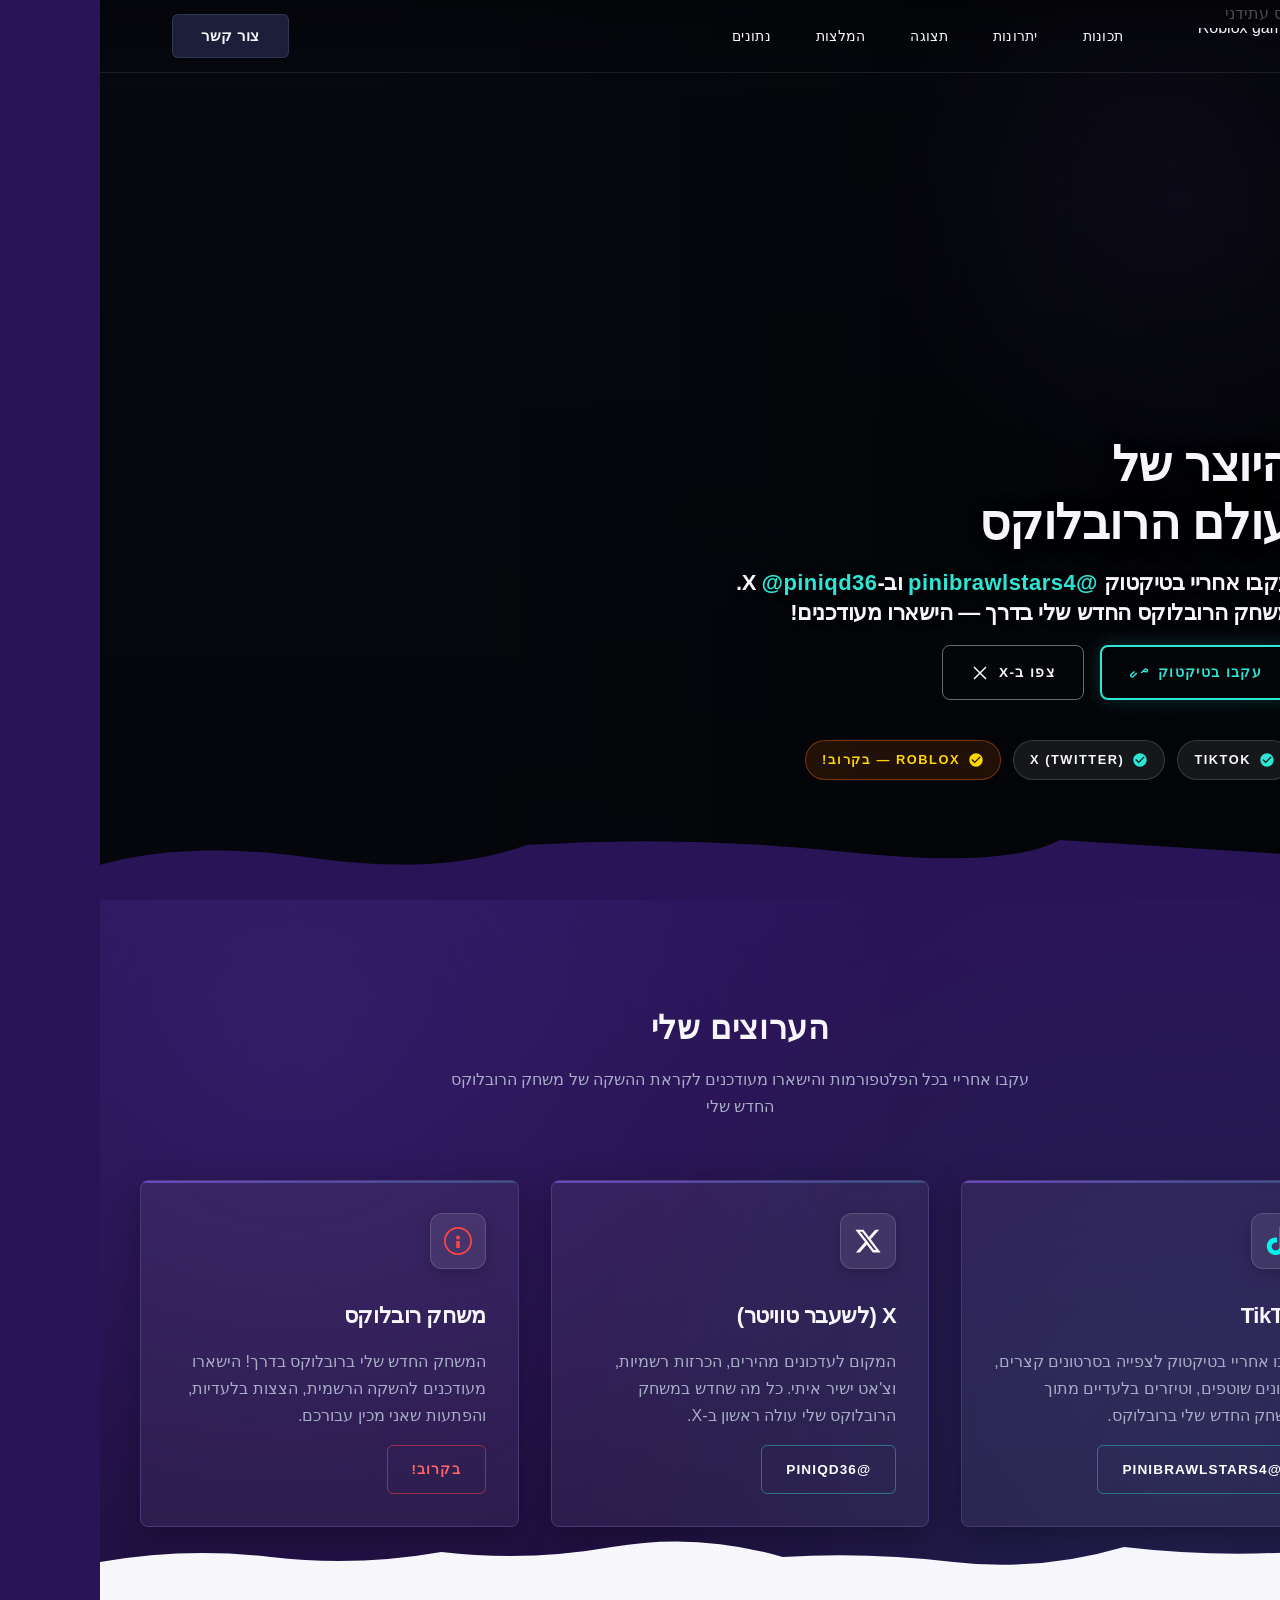
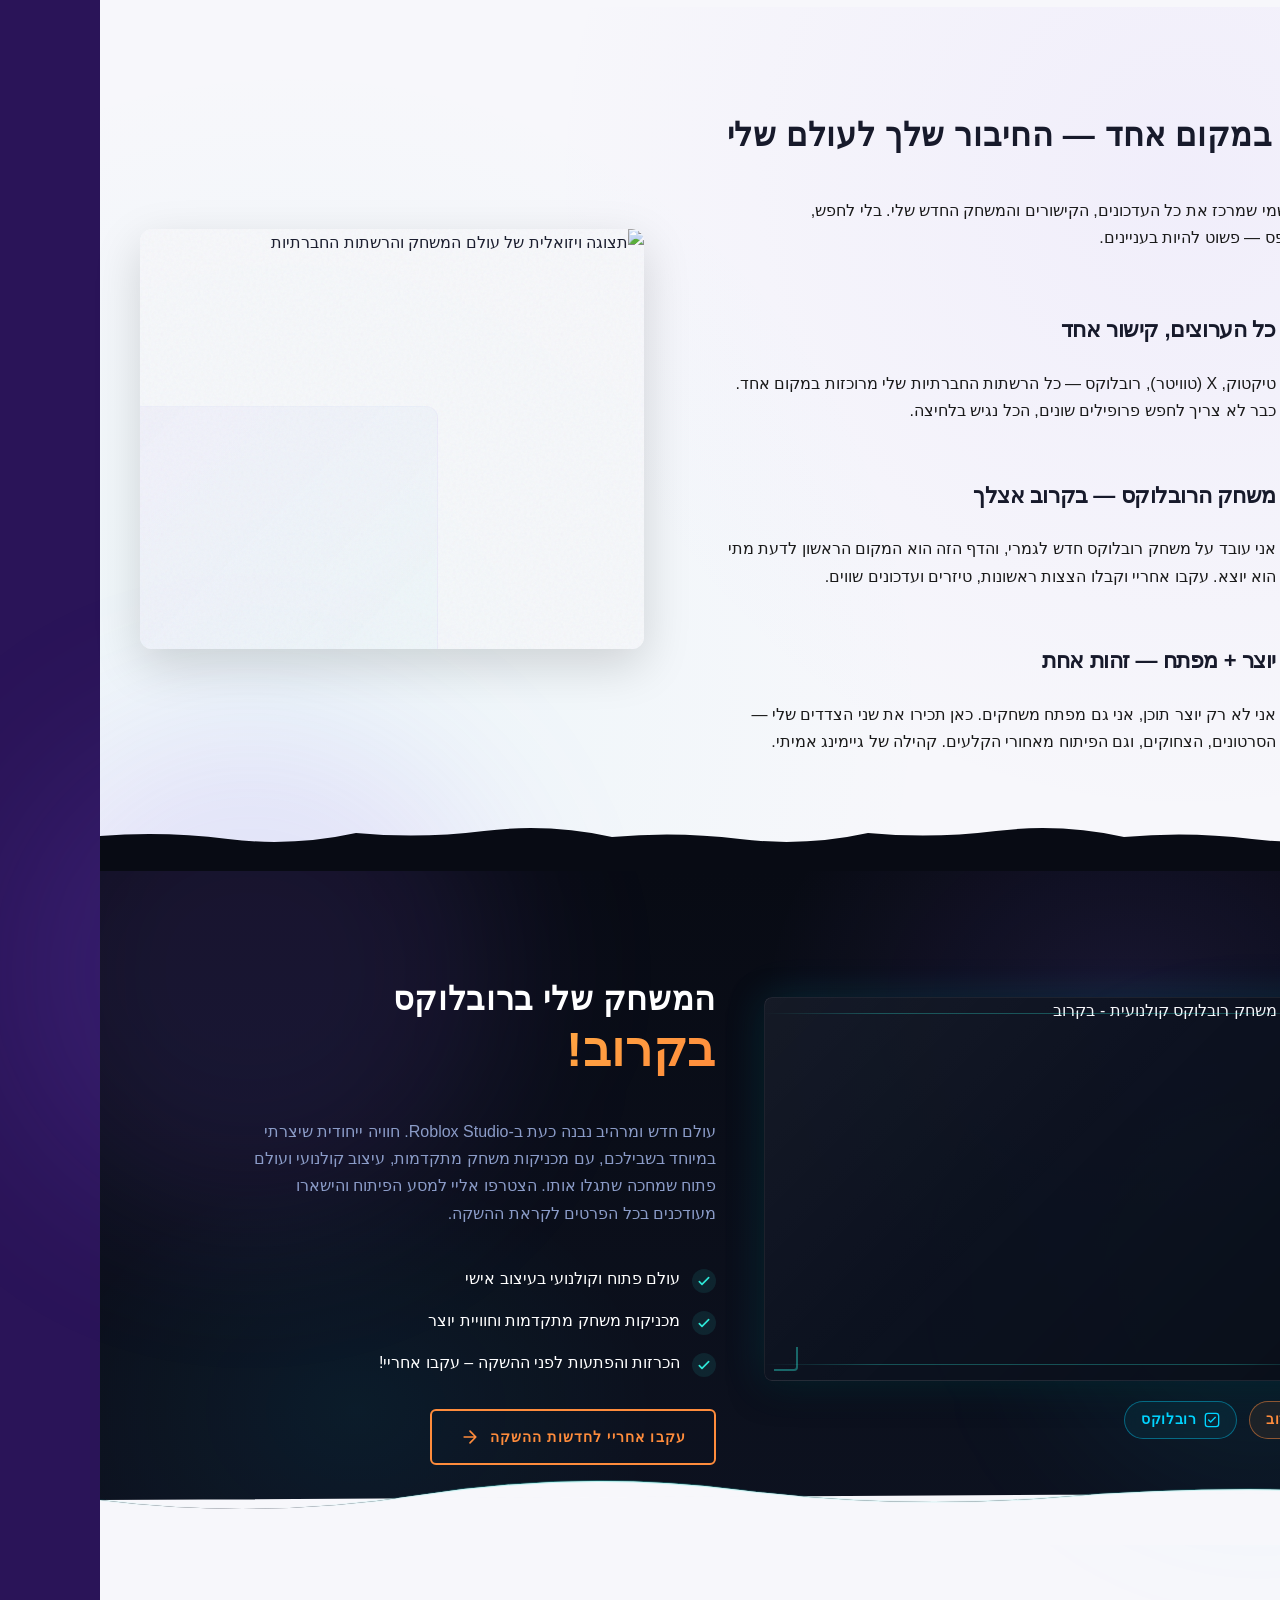
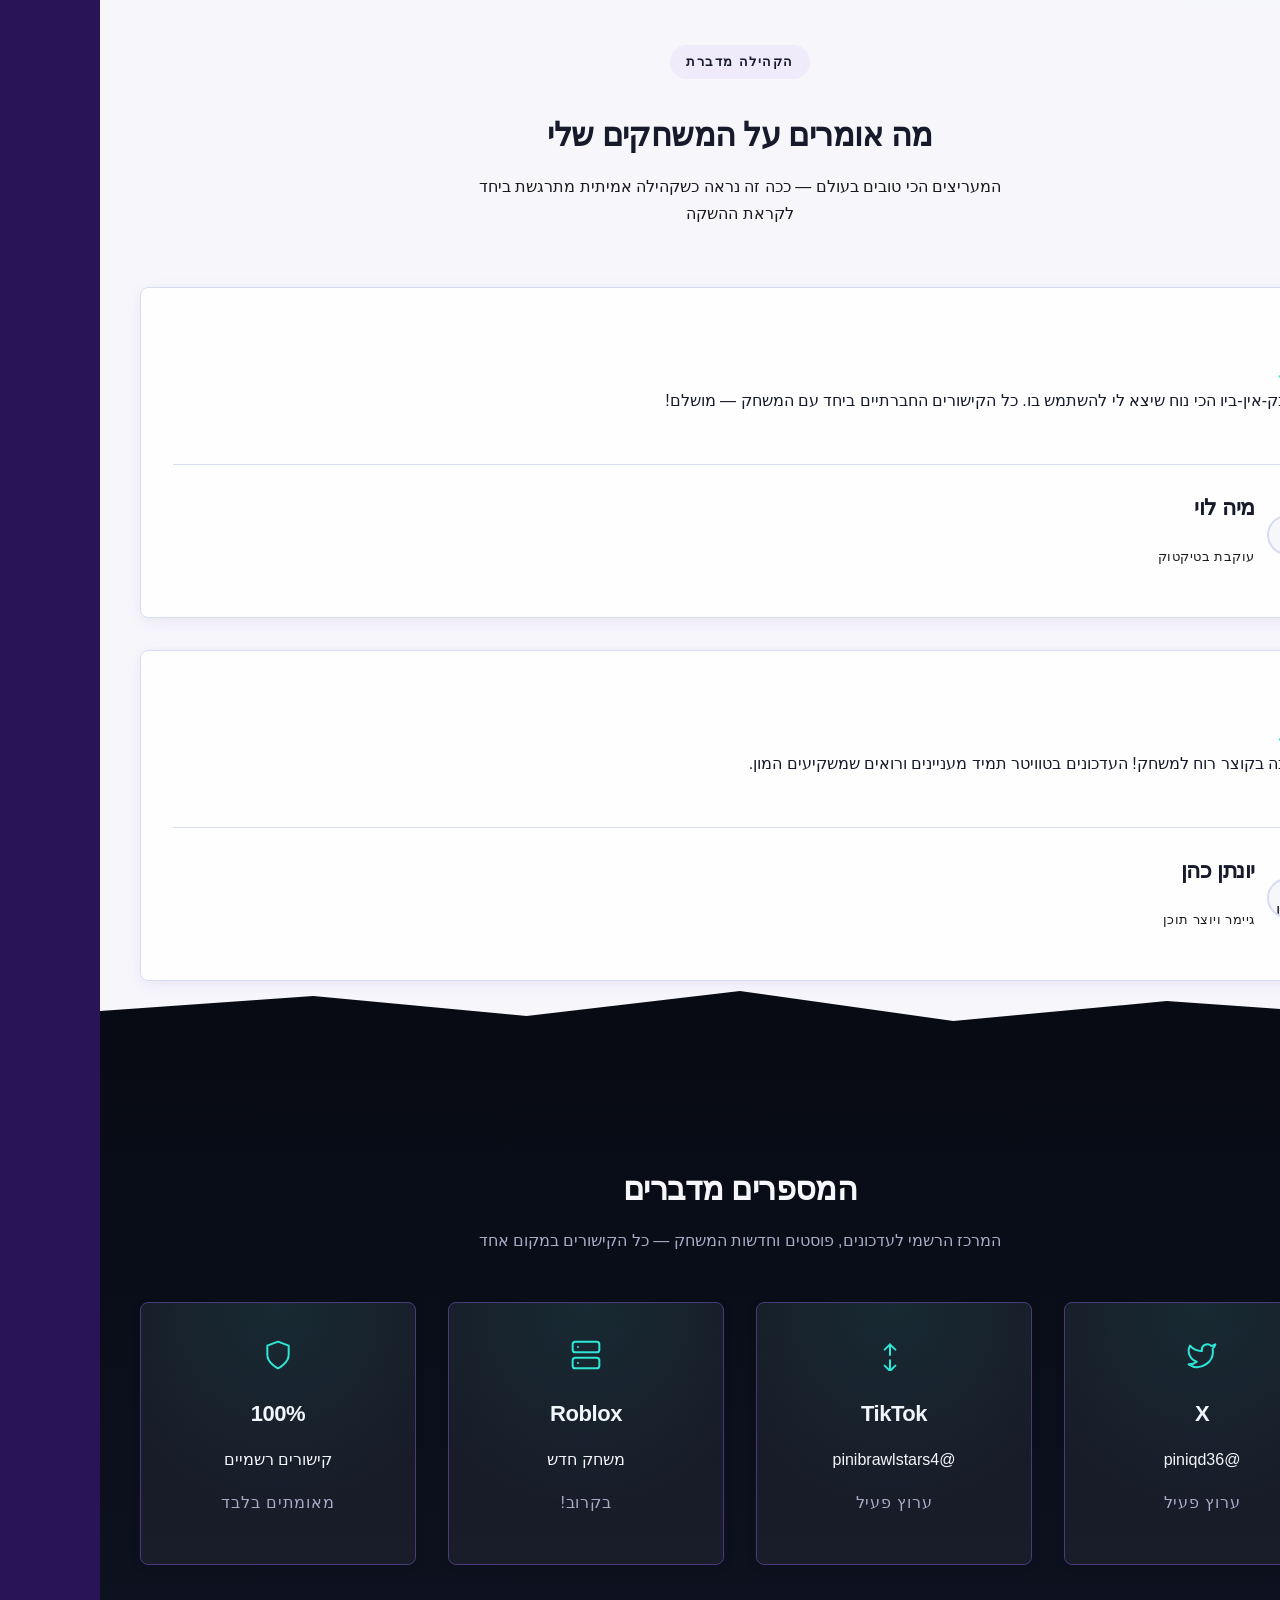
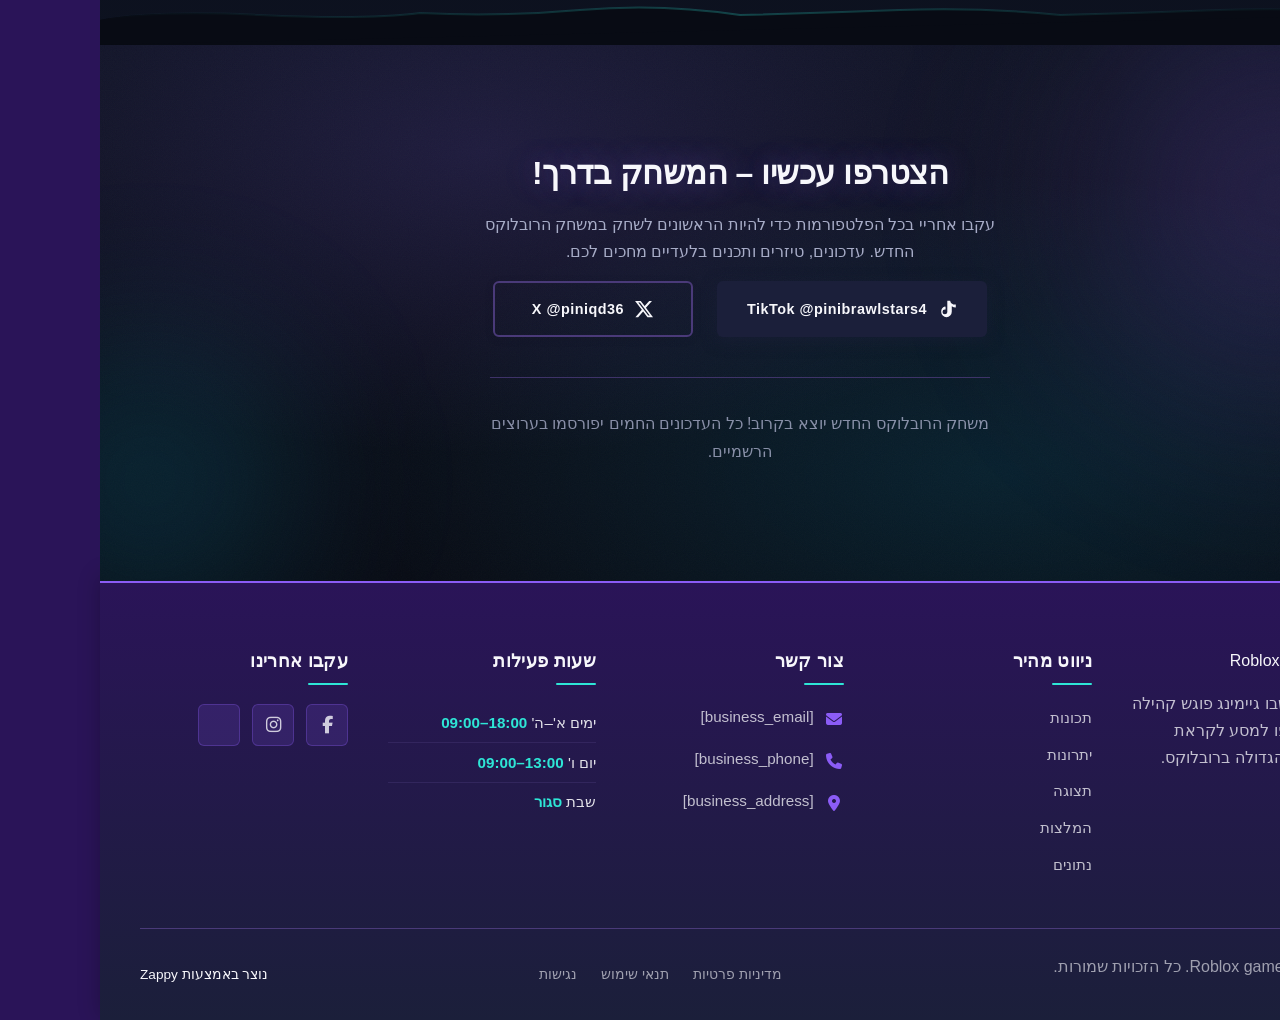
==== commit 02d2d410: "Background sync: Progressive GitHub Sync" ====
--- a/public/index.html
+++ b/public/index.html
@@ -1 +1 @@
-<!doctype html><html dir="rtl" lang="he"><head><meta charset="UTF-8"><meta content="width=device-width,initial-scale=1" name="viewport"><meta content="index, follow" name="robots"><title>גלה את משחק הרובלוקס הבא שלך — Roblox game</title><meta content="יוצר תוכן ומפתח רובלוקס מביא לך הצצה ראשונה למשחק החדש. עקוב אחריי בטיקטוק ובטוויטר והישאר מעודכן בכל הפיתוחים. היכנס עכשיו לקהילה!" name="description"><meta content="משחקי רובלוקס, יוצר תוכן גיימינג, רובלוקס ישראלי, קישורים חברתיים, מפתח רובלוקס" name="keywords"><link href="/assets/favicon.ico" rel="icon" type="image/x-icon"><link href="/assets/favicon-16x16.png" rel="icon" type="image/png" sizes="16x16"><link href="/assets/favicon-32x32.png" rel="icon" type="image/png" sizes="32x32"><link href="/assets/favicon-48x48.png" rel="icon" type="image/png" sizes="48x48"><link href="/assets/favicon-192x192.png" rel="icon" type="image/png" sizes="192x192"><link href="/assets/favicon-512x512.png" rel="icon" type="image/png" sizes="512x512"><link href="/assets/apple-touch-icon.png" rel="apple-touch-icon"><script>!function(){"use strict";var t="38b5581c-c266-401a-a283-157dec6d0e82",e="https://api.zappy5.com/api/analytics/track",a=18e5,n=2592e6,o=!0,i=!0,r=!0;var s=function(){var e="zappy_visitor_"+t,a=null;try{if(a=localStorage.getItem(e)){var o=JSON.parse(a),i=Date.now();if(i-o.created<n)return o.lastSeen=i,localStorage.setItem(e,JSON.stringify(o)),o.id}}catch(t){console.warn("Zappy Analytics: LocalStorage not available")}var r="zv_"+Date.now()+"_"+Math.random().toString(36).substr(2,9);try{localStorage.setItem(e,JSON.stringify({id:r,created:Date.now(),lastSeen:Date.now()}))}catch(t){}return r}(),c=function(){var e="zappy_session_"+t,n=null;try{if(n=sessionStorage.getItem(e)){var o=JSON.parse(n),i=Date.now();if(i-o.timestamp<a)return o.timestamp=i,sessionStorage.setItem(e,JSON.stringify(o)),o.id}}catch(t){console.warn("Zappy Analytics: SessionStorage not available")}var r="zs_"+Date.now()+"_"+Math.random().toString(36).substr(2,9);try{sessionStorage.setItem(e,JSON.stringify({id:r,timestamp:Date.now()}))}catch(t){}return r}();function l(a,n){n=n||{};var o={website_id:t,event_type:a,page_path:window.location.pathname,referrer:document.referrer||"direct",visitor_id:s,session_id:c,metadata:n};if(navigator.sendBeacon){var i=new Blob([JSON.stringify(o)],{type:"application/json"});navigator.sendBeacon(e,i)}else fetch(e,{method:"POST",headers:{"Content-Type":"application/json"},body:JSON.stringify(o),keepalive:!0}).catch(function(t){console.warn("Zappy Analytics: Failed to track event",t)})}o&&l("pageview",{title:document.title,url:window.location.href}),i&&document.addEventListener("click",function(t){var e=t.target;if("BUTTON"===e.tagName||e.closest("button")){var a="BUTTON"===e.tagName?e:e.closest("button");l("click",{element:"button",text:a.textContent.trim().substring(0,100),id:a.id||null,class:a.className||null})}else if("A"===e.tagName||e.closest("a")){var n="A"===e.tagName?e:e.closest("a");l("navigation",{element:"link",text:n.textContent.trim().substring(0,100),href:n.href,external:n.hostname!==window.location.hostname})}},!0),r&&document.addEventListener("submit",function(t){var e=t.target;l("form_submit",{form_id:e.id||null,form_name:e.name||null,form_action:e.action||null,form_method:e.method||"GET"})},!0);var d=Date.now();window.addEventListener("beforeunload",function(){l("page_unload",{time_on_page:Math.floor((Date.now()-d)/1e3),page_path:window.location.pathname})}),window.zappyAnalytics={track:l,getVisitorId:function(){return s},getSessionId:function(){return c}}}()</script><meta content="גלה את משחק הרובלוקס הבא שלך — Roblox game" property="og:title"><meta content="יוצר תוכן ומפתח רובלוקס מביא לך הצצה ראשונה למשחק החדש. עקוב אחריי בטיקטוק ובטוויטר והישאר מעודכן בכל הפיתוחים. היכנס עכשיו לקהילה!" property="og:description"><meta content="summary_large_image" name="twitter:card"><meta content="גלה את משחק הרובלוקס הבא שלך — Roblox game" name="twitter:title"><meta content="יוצר תוכן ומפתח רובלוקס מביא לך הצצה ראשונה למשחק החדש. עקוב אחריי בטיקטוק ובטוויטר והישאר מעודכן בכל הפיתוחים. היכנס עכשיו לקהילה!" name="twitter:description"><meta content="website" property="og:type"><meta content="he_IL" property="og:locale"><link href="https://cdnjs.cloudflare.com/ajax/libs/font-awesome/6.4.0/css/all.min.css" rel="stylesheet"><style>.skip-link{position:absolute;top:0;left:0;transform:translateY(-200%);padding:12px 18px;background:var(--bg-dark,#1a1a1a);color:var(--text-light,#fff);font-weight:600;border-radius:0 0 8px 0;z-index:10000}.skip-link:focus{transform:none;outline:2px solid var(--ring,#fff);outline-offset:2px}:focus-visible{outline:2px solid var(--ring,currentColor);outline-offset:3px}</style><link href="/assets/favicon.ico" rel="icon" type="image/x-icon"><link href="/assets/favicon-16x16.png" rel="icon" type="image/png" sizes="16x16"><link href="/assets/favicon-32x32.png" rel="icon" type="image/png" sizes="32x32"><link href="/assets/favicon-48x48.png" rel="icon" type="image/png" sizes="48x48"><link href="/assets/favicon-192x192.png" rel="icon" type="image/png" sizes="192x192"><link href="/assets/favicon-512x512.png" rel="icon" type="image/png" sizes="512x512"><link href="/assets/apple-touch-icon.png" rel="apple-touch-icon"><link href="https://cdn.jsdelivr.net/npm/vanilla-cookieconsent@3/dist/cookieconsent.css" rel="stylesheet"><script src="https://cdn.jsdelivr.net/npm/vanilla-cookieconsent@3/dist/cookieconsent.umd.js"></script><script src="https://cdn.jsdelivr.net/gh/mickidum/acc_toolbar/acctoolbar/acctoolbar.min.js"></script><link href="/styles.css" rel="stylesheet"><script>window.ZAPPY_WEBSITE_ID="38b5581c-c266-401a-a283-157dec6d0e82",window.ZAPPY_API_BASE="https://api.zappy5.com"</script><style id="zappy-dropdown-submenu-styles">#navMenu li:has(.sub-menu),.nav-menu li:has(.sub-menu),.navbar li:has(.sub-menu),nav li:has(.sub-menu){position:relative}#navMenu .sub-menu,.nav-menu .sub-menu,.navbar .sub-menu,nav .sub-menu{display:block!important;position:absolute!important;top:100%;left:0;min-width:220px;background:#fff;border-radius:8px;box-shadow:0 8px 25px rgba(0,0,0,.15);padding:8px 0;opacity:0;visibility:hidden;transform:translateY(10px);transition:all .3s ease;z-index:1000;list-style:none;pointer-events:none}#navMenu li:hover>.sub-menu,.nav-menu li:hover>.sub-menu,.navbar li:hover>.sub-menu,nav li:hover>.sub-menu{opacity:1!important;visibility:visible!important;transform:translateY(0)!important;pointer-events:auto!important}.sub-menu li{list-style:none;margin:0;padding:0}.sub-menu a{display:block!important;padding:10px 16px!important;color:var(--text-dark,#333)!important;font-weight:500;text-decoration:none;white-space:nowrap;transition:background-color .2s}.sub-menu .zappy-nav-child>a{padding-left:28px!important;font-size:.9em!important;opacity:.85!important}[dir=rtl] .sub-menu .zappy-nav-child>a,html[lang=ar] .sub-menu .zappy-nav-child>a,html[lang=he] .sub-menu .zappy-nav-child>a{padding-left:10px!important;padding-right:28px!important}.sub-menu .zappy-nav-parent>a{font-weight:600!important}.sub-menu a:hover{background-color:#f5f5f5}[dir=rtl] .nav-menu .sub-menu,[dir=rtl] .navbar .sub-menu,[dir=rtl] nav .sub-menu,html[lang=ar] .nav-menu .sub-menu,html[lang=ar] .navbar .sub-menu,html[lang=ar] nav .sub-menu,html[lang=he] .nav-menu .sub-menu,html[lang=he] .navbar .sub-menu,html[lang=he] nav .sub-menu{left:auto!important;right:0!important}.sub-menu:empty,.sub-menu:not(:has(li)):not(:has(> a)),.sub-menu:not(:has(li:not(.zappy-hidden-menu-item))):not(:has(> a)){display:none!important;opacity:0!important;visibility:hidden!important;pointer-events:none!important}li:has(.menu-group-title):hover>.sub-menu{opacity:1!important;visibility:visible!important;transform:translateY(0)!important;pointer-events:auto!important}#navMenu>li>.menu-group-title,.nav-menu>li>.menu-group-title{display:inline-block;padding:.5rem 1rem;cursor:default;user-select:none}@media (max-width:768px){#navMenu .sub-menu,.nav-menu .sub-menu,.navbar .sub-menu,nav .sub-menu{position:static!important;transform:none!important;box-shadow:none!important;background:0 0!important;max-height:0;overflow:hidden;opacity:0;visibility:hidden;transition:max-height .3s ease,opacity .3s ease;padding:0!important;border-radius:0!important}#navMenu .sub-menu.mobile-expanded,.nav-menu .sub-menu.mobile-expanded,.navbar .sub-menu.mobile-expanded{max-height:none!important;overflow-y:visible!important;opacity:1!important;visibility:visible!important;padding:8px 0 8px 16px!important}[dir=rtl] .sub-menu.mobile-expanded,html[lang=he] .sub-menu.mobile-expanded{padding:8px 16px 8px 0!important}#navMenu li:hover>.sub-menu,.nav-menu li:hover>.sub-menu,.navbar li:hover>.sub-menu,nav li:hover>.sub-menu{opacity:0;visibility:hidden;pointer-events:none}#navMenu li>.sub-menu.mobile-expanded,.nav-menu li>.sub-menu.mobile-expanded,.navbar li>.sub-menu.mobile-expanded,nav li>.sub-menu.mobile-expanded{opacity:1!important;visibility:visible!important;pointer-events:auto!important}#navMenu li:has(.sub-menu),.nav-menu li:has(.sub-menu),.navbar li:has(.sub-menu),nav li:has(.sub-menu){display:flex!important;flex-wrap:wrap!important;align-items:center!important;position:relative!important;min-height:44px!important}#navMenu li:has(.sub-menu)>a,.nav-menu li:has(.sub-menu)>a,.navbar li:has(.sub-menu)>a,nav li:has(.sub-menu)>a{flex:1!important;min-width:0!important}#navMenu li:has(.sub-menu)>.menu-group-title,.nav-menu li:has(.sub-menu)>.menu-group-title,.navbar li:has(.sub-menu)>.menu-group-title,nav li:has(.sub-menu)>.menu-group-title{flex:1!important;min-width:0!important;padding:0!important;line-height:inherit!important}#navMenu li:has(.sub-menu)>.sub-menu,.nav-menu li:has(.sub-menu)>.sub-menu,.navbar li:has(.sub-menu)>.sub-menu,nav li:has(.sub-menu)>.sub-menu{flex-basis:100%!important;width:100%!important}#navMenu li:has(.sub-menu)>a [class*=arrow],#navMenu li:has(.sub-menu)>a [class*=chevron],.nav-menu li:has(.sub-menu)>a .fa-angle-down,.nav-menu li:has(.sub-menu)>a .fa-chevron-down,.nav-menu li:has(.sub-menu)>a [class*=arrow],.nav-menu li:has(.sub-menu)>a [class*=chevron],nav li:has(.sub-menu)>a [class*=arrow],nav li:has(.sub-menu)>a [class*=chevron]{display:none!important;visibility:hidden!important}.mobile-submenu-toggle{display:flex!important;align-items:center!important;justify-content:center!important;width:44px!important;height:auto!important;background:0 0!important;border:none!important;cursor:pointer!important;color:var(--text-light)!important;position:static!important;flex-shrink:0!important;align-self:stretch!important;z-index:2!important;padding:0!important;margin:0!important}.mobile-submenu-toggle::after{content:''!important;width:0!important;height:0!important;border-left:6px solid transparent!important;border-right:6px solid transparent!important;border-top:7px solid currentColor!important;transition:transform .3s ease!important}.mobile-submenu-toggle.expanded::after{transform:rotate(180deg)!important}.sub-menu a{padding:10px 0!important;display:block!important;color:var(--text-light)!important;white-space:normal!important}.sub-menu .zappy-nav-child>a{padding-left:28px!important;font-size:.9em!important;opacity:.85!important}[dir=rtl] .sub-menu .zappy-nav-child>a,html[lang=ar] .sub-menu .zappy-nav-child>a,html[lang=he] .sub-menu .zappy-nav-child>a{padding-left:0!important;padding-right:28px!important}.sub-menu .zappy-nav-parent>a{font-weight:600!important}#navMenu.active,.nav-menu.active{max-width:100vw!important;overflow-x:hidden!important;box-sizing:border-box!important}.navbar .sub-menu li a,.zappy-products-dropdown .sub-menu a,nav.navbar .sub-menu li a{color:var(--text-light)!important}}@media (min-width:769px){.mobile-submenu-toggle{display:none!important}}</style><style id="zappy-widget-visibility">html[dir=rtl] .whatsapp-float{right:20px!important;left:auto!important}html:not([dir]) .whatsapp-float,html[dir=ltr] .whatsapp-float{left:20px!important;right:auto!important}html[dir=rtl] #mic-access-tool-general-button,html[dir=rtl] #mic-init-access-tool #mic-access-tool-general-button,html[dir=rtl] #mic-init-access-tool .mic-access-tool-general-button,html[dir=rtl] ._access-icon,html[dir=rtl] .mic-access-tool-general-button{left:20px!important;right:auto!important}html:not([dir]) #mic-access-tool-general-button,html:not([dir]) #mic-init-access-tool #mic-access-tool-general-button,html:not([dir]) #mic-init-access-tool .mic-access-tool-general-button,html:not([dir]) ._access-icon,html:not([dir]) .mic-access-tool-general-button,html[dir=ltr] #mic-access-tool-general-button,html[dir=ltr] #mic-init-access-tool #mic-access-tool-general-button,html[dir=ltr] #mic-init-access-tool .mic-access-tool-general-button,html[dir=ltr] ._access-icon,html[dir=ltr] .mic-access-tool-general-button{right:20px!important;left:auto!important}@media (max-width:768px){.whatsapp-float{display:flex!important}}@media (min-width:769px){.whatsapp-float{display:flex!important}}@media (max-width:768px){#mic-access-tool-general-button,#mic-init-access-tool #mic-access-tool-general-button,#mic-init-access-tool .mic-access-tool-general-button,._access-icon,.mic-access-tool-general-button{display:flex!important;visibility:visible!important;opacity:1!important;pointer-events:auto!important}#mic-access-tool-box.opened-mic-access-tool,#mic-init-access-tool #mic-access-tool-box.opened-mic-access-tool,.mic-access-tool-box.opened-mic-access-tool{visibility:visible!important;opacity:1!important;pointer-events:auto!important}}@media (min-width:769px){#mic-access-tool-general-button,#mic-init-access-tool #mic-access-tool-general-button,#mic-init-access-tool .mic-access-tool-general-button,._access-icon,.mic-access-tool-general-button{display:flex!important;visibility:visible!important;opacity:1!important;pointer-events:auto!important}#mic-access-tool-box.opened-mic-access-tool,#mic-init-access-tool #mic-access-tool-box.opened-mic-access-tool,.mic-access-tool-box.opened-mic-access-tool{visibility:visible!important;opacity:1!important;pointer-events:auto!important}}</style></head><body><a href="#main" class="skip-link">דלג לתוכן הראשי</a><nav class="navbar" dir="rtl"><button aria-label="Menu" class="mobile-toggle" id="mobileToggle"><svg viewBox="0 0 24 24" fill="none" height="24" width="24" class="hamburger-icon"><path d="M3 12h18M3 6h18M3 18h18" stroke="currentColor" stroke-width="2" stroke-linecap="round"></path></svg> <svg viewBox="0 0 24 24" fill="none" height="24" width="24" class="close-icon" style="display:none"><path d="M18 6L6 18M6 6l12 12" stroke="currentColor" stroke-width="2" stroke-linecap="round"></path></svg></button> <button aria-label="Call" class="phone-header-btn" data-phone="[business_phone]"><svg viewBox="0 0 24 24" fill="currentColor" height="20" width="20"><path d="M22 16.92v3a2 2 0 0 1-2.18 2 19.79 19.79 0 0 1-8.63-3.07 19.5 19.5 0 0 1-6-6 19.79 19.79 0 0 1-3.07-8.67A2 2 0 0 1 4.11 2h3a2 2 0 0 1 2 1.72 12.84 12.84 0 0 0 .7 2.81 2 2 0 0 1-.45 2.11L8.09 9.91a16 16 0 0 0 6 6l1.27-1.27a2 2 0 0 1 2.11-.45 12.84 12.84 0 0 0 2.81.7A2 2 0 0 1 22 16.92z"></path></svg></button><div class="nav-container"><div class="nav-right-group"><div class="nav-brand"><a href="/" class="logo-link"><img alt="Roblox game" src="/assets/site-----image-1.webp" class="logo"></a></div><ul class="nav-menu" id="navMenu"><li><a href="#features">תכונות</a></li><li><a href="#benefits">יתרונות</a></li><li><a href="#showcase">תצוגה</a></li><li><a href="#testimonials">המלצות</a></li><li><a href="#stats">נתונים</a></li><li class="mobile-contact-link nav-cta-mobile-item"><a href="#cta" class="nav-cta-btn">צור קשר</a></li></ul></div><div class="nav-cta-container"><a href="#cta" class="nav-cta-btn">צור קשר</a></div></div></nav><script>window.addEventListener("load",function(){const e=document.querySelector(".navbar, nav, header");if(!e)return void console.log("[Navbar] Navbar element not found");let t=document.getElementById("mobileToggle")||document.querySelector(".mobile-toggle")||document.querySelector(".hamburger")||document.querySelector(".hamburger-menu")||document.querySelector(".menu-toggle")||document.querySelector(".burger-menu")||document.querySelector('[aria-label="Menu"]')||document.querySelector('[aria-label="תפריט"]');const o=document.querySelector(".phone-header-btn"),n=window.getComputedStyle(e);let r=n.backgroundColor;if(console.log("[Navbar] Initial navbar background:",r),"transparent"===r||"rgba(0, 0, 0, 0)"===r||r.startsWith("rgba")&&r.includes(", 0)")){const e=n.backgroundImage;if(e&&"none"!==e)console.log("[Navbar] Navbar has background image/gradient, using dark text"),r="rgb(240, 240, 240)";else{const e=window.getComputedStyle(document.body).backgroundColor;console.log("[Navbar] Navbar transparent, using body background:",e),r=e}}const a=r.match(/\d+/g);if(a&&a.length>=3){const e=(.299*parseInt(a[0])+.587*parseInt(a[1])+.114*parseInt(a[2]))/255;console.log("[Navbar] Mobile button colors preserved from Claude CSS (luminance:",e.toFixed(2)+")");const n=document.createElement("style");n.id="zappy-mobile-nav-fix";document.documentElement.lang;document.documentElement.dir,n.textContent='\n        /* Hide mobile buttons on desktop, show only on mobile */\n        @media (min-width: 769px) {\n          .mobile-toggle,\n          .phone-header-btn {\n            display: none !important;\n          }\n        }\n        \n        /* Show and position mobile buttons correctly on mobile */\n        @media (max-width: 768px) {\n          .navbar,\n          nav.navbar {\n            min-height: 70px !important;\n          }\n\n          .mobile-toggle,\n          .phone-header-btn {\n            position: absolute !important;\n            top: 0 !important;\n            bottom: 0 !important;\n            margin-top: auto !important;\n            margin-bottom: auto !important;\n            transform: none !important;\n            z-index: 1001 !important;\n            display: flex !important;\n            align-items: center !important;\n            justify-content: center !important;\n            width: 36px !important;\n            height: 36px !important;\n            border-radius: 50% !important;\n            border: none !important;\n            cursor: pointer !important;\n            padding: 6px !important;\n            background: none !important;\n            color: var(--nav-text, var(--text-light)) !important;\n            touch-action: manipulation !important;\n            -webkit-tap-highlight-color: transparent !important;\n          }\n\n          html[data-zappy-site-type="ecommerce"] .phone-header-btn,\n          body[data-zappy-site-type="ecommerce"] .phone-header-btn,\n          html[data-zappy-site-type="ecommerce"] header .phone-header-btn,\n          html[data-zappy-site-type="ecommerce"] nav .phone-header-btn {\n            display: none !important;\n            visibility: hidden !important;\n            width: 0 !important;\n            height: 0 !important;\n            min-width: 0 !important;\n            overflow: hidden !important;\n          }\n          \n          /* LTR positioning (default): hamburger LEFT, phone RIGHT */\n          html:not([dir="rtl"]):not([lang="he"]):not([lang="ar"]) .mobile-toggle,\n          html[dir="ltr"] .mobile-toggle {\n            left: 12px !important;\n            right: auto !important;\n          }\n          html:not([dir="rtl"]):not([lang="he"]):not([lang="ar"]) .phone-header-btn,\n          html[dir="ltr"] .phone-header-btn {\n            right: 12px !important;\n            left: auto !important;\n          }\n          \n          /* RTL positioning: hamburger RIGHT, phone LEFT */\n          html[dir="rtl"] .mobile-toggle,\n          html[lang="he"] .mobile-toggle,\n          html[lang="ar"] .mobile-toggle {\n            right: 12px !important;\n            left: auto !important;\n          }\n          html[dir="rtl"] .phone-header-btn,\n          html[lang="he"] .phone-header-btn,\n          html[lang="ar"] .phone-header-btn {\n            left: 12px !important;\n            right: auto !important;\n          }\n          \n          /* CRITICAL: Ensure nav-container has min-height on mobile */\n          /* All children are positioned absolutely/fixed on mobile, so height:auto collapses to 0 */\n          .nav-container {\n            min-height: 70px !important;\n            position: relative !important;\n          }\n          \n          /* Ensure SVG icons are properly sized and inherit color */\n          .mobile-toggle svg,\n          .phone-header-btn svg {\n            width: 24px !important;\n            height: 24px !important;\n            /* Don\'t force display - let JavaScript control hamburger/close toggle */\n          }\n          \n          /* Reset nav-cta-container on mobile - remove desktop box-shadow/padding */\n          /* that creates a visible ghost box when CTA button is hidden */\n          .nav-cta-container {\n            box-shadow: none !important;\n            padding: 0 !important;\n          }\n          \n          /* Hide nav-cta-container entirely on mobile when there\'s no lang-switcher */\n          /* (only the CTA button is inside, and it\'s hidden on mobile) */\n          .nav-cta-container:not(:has(.lang-switcher)) {\n            display: none !important;\n          }\n          \n          /* CRITICAL: Prevent hero image fade gradient from bleeding over headline text */\n          /* The .image-fade-gradient has bottom: -30px (extends below parent) */\n          /* On mobile stacked layout, this overlaps the h1 text below the image */\n          .hero-image-column {\n            overflow: hidden !important;\n          }\n          .image-fade-gradient {\n            bottom: 0 !important;\n          }\n          \n          /* Hide desktop language switcher on mobile - hamburger menu handles it */\n          /* High specificity to override stored CSS */\n          .lang-switcher,\n          .nav-cta-container .lang-switcher,\n          .nav-container .lang-switcher,\n          .navbar .lang-switcher,\n          .navbar .nav-cta-container .lang-switcher {\n            display: none !important;\n          }\n        }\n      ';const r=document.getElementById("zappy-mobile-nav-fix");r&&r.remove(),document.head.appendChild(n),console.log("[Navbar] Critical CSS injected for mobile nav positioning");const i=window.innerWidth<=768;if(t){const e=t.querySelector(".hamburger-icon"),o=t.querySelector(".close-icon");e&&(e.style.setProperty("width","24px","important"),e.style.setProperty("height","24px","important"),e.style.setProperty("display","block","important")),o&&(o.style.setProperty("width","24px","important"),o.style.setProperty("height","24px","important"),o.style.setProperty("display","none","important")),i?(t.style.setProperty("position","absolute","important"),t.style.setProperty("top","0","important"),t.style.setProperty("bottom","0","important"),t.style.setProperty("margin-top","auto","important"),t.style.setProperty("margin-bottom","auto","important"),t.style.setProperty("transform","none","important"),t.style.setProperty("z-index","1001","important"),t.style.removeProperty("left"),t.style.removeProperty("right"),console.log("[Navbar] Mobile toggle positioning applied (mobile viewport)")):(t.style.removeProperty("position"),t.style.removeProperty("top"),t.style.removeProperty("transform"),t.style.removeProperty("z-index"),t.style.removeProperty("left"),t.style.removeProperty("right"),console.log("[Navbar] Desktop viewport - cleared mobile toggle inline positioning"))}if(o){const e=o.querySelector("svg");e&&(e.style.width="24px",e.style.height="24px",e.setAttribute("width","24"),e.setAttribute("height","24")),i?(o.style.setProperty("position","absolute","important"),o.style.setProperty("top","0","important"),o.style.setProperty("bottom","0","important"),o.style.setProperty("margin-top","auto","important"),o.style.setProperty("margin-bottom","auto","important"),o.style.setProperty("transform","none","important"),o.style.setProperty("z-index","1001","important"),o.style.removeProperty("left"),o.style.removeProperty("right"),console.log("[Navbar] Phone button positioning applied (mobile viewport)")):(o.style.removeProperty("position"),o.style.removeProperty("top"),o.style.removeProperty("transform"),o.style.removeProperty("z-index"),o.style.removeProperty("left"),o.style.removeProperty("right"),console.log("[Navbar] Desktop viewport - cleared phone button inline positioning"))}}else console.log("[Navbar] Could not parse background color:",r);t=document.getElementById("mobileToggle")||document.querySelector(".mobile-toggle")||document.querySelector(".hamburger")||document.querySelector(".hamburger-menu")||document.querySelector(".menu-toggle")||document.querySelector(".burger-menu")||document.querySelector('[aria-label="Menu"]')||document.querySelector('[aria-label="תפריט"]');const i=document.getElementById("navMenu")||document.querySelector(".nav-menu")||document.querySelector(".nav-links")||document.querySelector("nav ul:not(.submenu)");if(!t||!i)return void console.log("[Navbar] Mobile toggle or menu not found:",{toggle:!!t,menu:!!i});i.id||(i.id="navMenu"),console.log("[Navbar] Initializing mobile menu...");const l=t.cloneNode(!0);t.parentNode.replaceChild(l,t);var s=0;function p(e){var t=Date.now();t-s<300||(s=t,function(e){e.preventDefault(),e.stopPropagation();const t=l.querySelector(".hamburger-icon"),o=l.querySelector(".close-icon");i.classList.contains("active")?(i.classList.remove("active"),t&&t.style.setProperty("display","block","important"),o&&o.style.setProperty("display","none","important"),document.body.style.overflow="",document.body.classList.remove("menu-open"),console.log("[Navbar] Menu closed")):(i.classList.add("active"),t&&t.style.setProperty("display","none","important"),o&&o.style.setProperty("display","block","important"),document.body.style.overflow="hidden",document.body.classList.add("menu-open"),console.log("[Navbar] Menu opened"))}(e))}l.addEventListener("click",p),l.addEventListener("touchend",p),document.addEventListener("keydown",function(e){if(("Escape"===e.key||"Esc"===e.key)&&i.classList.contains("active")){const e=l.querySelector(".hamburger-icon"),t=l.querySelector(".close-icon");i.classList.remove("active"),e&&e.style.setProperty("display","block","important"),t&&t.style.setProperty("display","none","important"),document.body.style.overflow="",document.body.classList.remove("menu-open"),console.log("[Navbar] Menu closed (Escape)")}}),i.querySelectorAll("a").forEach(function(e){e.addEventListener("click",function(){if("#"===this.getAttribute("href"))return;const e=l.querySelector(".hamburger-icon"),t=l.querySelector(".close-icon");i.classList.remove("active"),e&&e.style.setProperty("display","block","important"),t&&t.style.setProperty("display","none","important"),document.body.style.overflow="",document.body.classList.remove("menu-open"),console.log("[Navbar] Menu closed (link clicked)")})});var m=i.querySelectorAll(".dropdown-toggle");m.forEach(function(e){e.addEventListener("click",function(e){e.preventDefault(),e.stopPropagation();var t=this.closest(".nav-dropdown");t&&(t.parentNode.querySelectorAll(".nav-dropdown.open").forEach(function(e){e!==t&&e.classList.remove("open")}),t.classList.toggle("open"),console.log("[Navbar] Dropdown toggled:",t.classList.contains("open")?"open":"closed"))})}),document.addEventListener("click",function(e){e.target.closest(".nav-dropdown")||document.querySelectorAll(".nav-dropdown.open").forEach(function(e){e.classList.remove("open")})}),console.log("[Navbar] Dropdown handlers initialized for "+m.length+" dropdowns"),o&&o.addEventListener("click",function(){const e=document.querySelectorAll('a[href^="tel:"]'),t=e.length>0?e[0].getAttribute("href").replace("tel:",""):"[business_phone]";window.location.href="tel:"+t,console.log("[Navbar] Phone button clicked")}),console.log("[Navbar] Mobile menu initialized successfully")})</script><main id="main"><section class="index-hero-section" data-band-index="0" data-layout-spec="בית-hero" id="hero" data-hero-type="fullscreen-scrim"><div class="index-hero-section__bg-layer"><img alt="יקום רובלוקס עתידני" src="/assets/site-index-hero-image-1.webp" data-context="A cinematic Roblox-inspired futuristic world: deep indigo-to-violet gradient sky with glowing neon terrain, floating geometric crystals, subtle pixel-noise texture, motion-blur streaks, and a social-media-meets-metaverse atmosphere. No text or logos in the image." data-placeholder="index-hero-image-1" height="600" loading="eager" width="1200" class="index-hero-section__bg-img" data-hero-bg="true" fetchpriority="high"></div><div class="index-hero-section__scrim" aria-hidden="true"></div><div class="index-hero-section__motif-neon-grid" aria-hidden="true"></div><div class="index-hero-section__motif-purple-orb" aria-hidden="true"></div><div class="index-hero-section__overlay"><div class="index-hero-section__text-group"><h1 class="index-hero-section__title">היוצר של<br>עולם הרובלוקס</h1><h3 class="index-hero-section__subtitle">עקבו אחריי בטיקטוק <span class="index-hero-section__handle">@pinibrawlstars4</span> וב-X <span class="index-hero-section__handle">@piniqd36</span>. משחק הרובלוקס החדש שלי בדרך — הישארו מעודכנים!</h3><div class="index-hero-section__cta-group"><a href="https://www.tiktok.com/@pinibrawlstars4?_r=1&amp;_t=ZS-97du53bTCu8" class="index-hero-section__btn index-hero-section__btn--primary" target="_blank" rel="noopener noreferrer"><span>עקבו בטיקטוק</span> <svg viewBox="0 0 24 24" fill="none" data-element-type="icon" data-icon-type="svg" height="18" width="18" stroke="currentColor" stroke-width="2"><path d="M9 12l-4.586 4.586a2 2 0 01-2.828-2.828L6.172 10"></path><path d="M15 12l4.586-4.586a2 2 0 012.828 2.828L17.828 10"></path></svg> </a><a href="https://x.com/piniqd36?s=11" class="index-hero-section__btn index-hero-section__btn--secondary" target="_blank" rel="noopener noreferrer"><span>צפו ב-X</span> <svg viewBox="0 0 24 24" fill="none" data-element-type="icon" data-icon-type="svg" height="18" width="18" stroke="currentColor" stroke-width="2"><path d="M4 4l16 16M4 20L20 4"></path></svg></a></div><div class="index-hero-section__badges"><span class="index-hero-section__badge"><svg viewBox="0 0 24 24" fill="currentColor" data-element-type="icon" data-icon-type="svg" height="16" width="16"><path d="M12 2C6.48 2 2 6.48 2 12s4.48 10 10 10 10-4.48 10-10S17.52 2 12 2zm-2 15l-5-5 1.41-1.41L10 14.17l7.59-7.59L19 8l-9 9z"></path></svg> <span>TikTok</span> </span><span class="index-hero-section__badge"><svg viewBox="0 0 24 24" fill="currentColor" data-element-type="icon" data-icon-type="svg" height="16" width="16"><path d="M12 2C6.48 2 2 6.48 2 12s4.48 10 10 10 10-4.48 10-10S17.52 2 12 2zm-2 15l-5-5 1.41-1.41L10 14.17l7.59-7.59L19 8l-9 9z"></path></svg> <span>X (Twitter)</span> </span><span class="index-hero-section__badge index-hero-section__badge--coming-soon"><svg viewBox="0 0 24 24" fill="currentColor" data-element-type="icon" data-icon-type="svg" height="16" width="16"><path d="M12 2C6.48 2 2 6.48 2 12s4.48 10 10 10 10-4.48 10-10S17.52 2 12 2zm-2 15l-5-5 1.41-1.41L10 14.17l7.59-7.59L19 8l-9 9z"></path></svg> <span>Roblox — בקרוב!</span></span></div></div></div><div class="index-hero-section__divider-wrapper" aria-hidden="true"><svg viewBox="0 0 1200 80" xmlns="http://www.w3.org/2000/svg" aria-hidden="true" data-no-icon-edit="true" preserveAspectRatio="none"><defs><linearGradient id="nebulaFade" x1="0%" x2="100%" y1="0%" y2="0%"><stop offset="0%" stop-color="var(--bg-dark)" stop-opacity="0.95"></stop><stop offset="100%" stop-color="var(--bg-dark)" stop-opacity="1"></stop></linearGradient></defs><path d="M0,80 L0,45 Q80,20 200,38 T400,25 Q550,15 700,32 T900,20 Q1050,30 1200,40 L1200,80 Z" fill="var(--bg-dark)"></path></svg></div></section><section class="index-features-section" data-band-index="1" data-layout-spec="בית-features" id="features"><div class="features-container"><div class="features-intro"><h2>הערוצים שלי</h2><p>עקבו אחריי בכל הפלטפורמות והישארו מעודכנים לקראת ההשקה של משחק הרובלוקס החדש שלי</p></div><div class="features-grid"><article class="feature-card"><div class="card-badge-wrapper"><div class="card-badge tiktok-badge"><svg viewBox="0 0 24 24" fill="currentColor" data-element-type="icon" data-icon-type="svg" xmlns="http://www.w3.org/2000/svg"><path d="M12.525.02c1.31-.02 2.61-.01 3.91-.02.08 1.53.63 3.09 1.75 4.17 1.12 1.11 2.7 1.62 4.24 1.79v4.03c-1.44-.05-2.89-.35-4.2-.97-.57-.26-1.1-.59-1.62-.93-.01 2.92.01 5.84-.02 8.75-.08 1.4-.54 2.79-1.35 3.94-1.31 1.92-3.58 3.17-5.91 3.21-1.43.08-2.86-.31-4.08-1.03-2.02-1.19-3.44-3.37-3.65-5.71-.02-.5-.03-1-.01-1.49.18-1.9 1.12-3.72 2.58-4.96 1.66-1.44 3.98-2.13 6.15-1.72.02 1.48-.04 2.96-.04 4.44-.99-.32-2.15-.23-3.02.37-.63.41-1.11 1.04-1.36 1.75-.21.51-.15 1.07-.14 1.61.24 1.64 1.82 3.02 3.5 2.87 1.12-.01 2.19-.66 2.77-1.61.19-.33.4-.67.41-1.06.1-1.79.06-3.57.07-5.36.01-4.03-.01-8.05.02-12.07z"></path></svg></div></div><h3>TikTok</h3><p>עקבו אחריי בטיקטוק לצפייה בסרטונים קצרים, עדכונים שוטפים, וטיזרים בלעדיים מתוך המשחק החדש שלי ברובלוקס.</p><a href="https://www.tiktok.com/@pinibrawlstars4" class="card-cta" target="_blank" rel="noopener noreferrer">@pinibrawlstars4</a></article><article class="feature-card"><div class="card-badge-wrapper"><div class="card-badge x-badge"><svg viewBox="0 0 24 24" fill="currentColor" data-element-type="icon" data-icon-type="svg" xmlns="http://www.w3.org/2000/svg"><path d="M18.244 2.25h3.308l-7.227 8.26 8.502 11.24H16.17l-5.214-6.817L4.99 21.75H1.68l7.73-8.835L1.254 2.25H8.08l4.713 6.231zm-1.161 17.52h1.833L7.084 4.126H5.117z"></path></svg></div></div><h3>X (לשעבר טוויטר)</h3><p>המקום לעדכונים מהירים, הכרזות רשמיות, וצ'אט ישיר איתי. כל מה שחדש במשחק הרובלוקס שלי עולה ראשון ב-X.</p><a href="https://x.com/piniqd36" class="card-cta" target="_blank" rel="noopener noreferrer">@piniqd36</a></article><article class="feature-card"><div class="card-badge-wrapper"><div class="card-badge roblox-badge"><svg viewBox="0 0 24 24" fill="currentColor" data-element-type="icon" data-icon-type="svg" xmlns="http://www.w3.org/2000/svg"><path d="M12 0C5.373 0 0 5.373 0 12s5.373 12 12 12 12-5.373 12-12S18.627 0 12 0zm0 22.5C6.21 22.5 1.5 17.79 1.5 12S6.21 1.5 12 1.5 22.5 6.21 22.5 12 17.79 22.5 12 22.5zm-1.5-15h3v3h-3v-3zm0 4.5h3v6h-3v-6z"></path></svg></div></div><h3>משחק רובלוקס</h3><p>המשחק החדש שלי ברובלוקס בדרך! הישארו מעודכנים להשקה הרשמית, הצצות בלעדיות, והפתעות שאני מכין עבורכם.</p><span class="card-cta coming-soon">בקרוב!</span></article></div></div><div class="index-features-divider-wrapper"><svg viewBox="0 0 1200 80" xmlns="http://www.w3.org/2000/svg" aria-hidden="true" data-no-icon-edit="true" preserveAspectRatio="none"><defs><linearGradient id="ripGradient" x1="0%" x2="0%" y1="0%" y2="100%"><stop offset="0%" stop-color="#2A1458" stop-opacity="1"></stop><stop offset="100%" stop-color="#2A1458" stop-opacity="0"></stop></linearGradient></defs><path d="M0,80 L0,35 Q80,20 160,30 T320,25 Q400,35 480,20 T640,30 Q720,25 800,35 T960,20 Q1040,30 1120,25 T1200,35 L1200,80 Z" fill="var(--bg-light)"></path><path d="M0,80 L0,50 Q100,40 200,55 T400,45 Q500,55 600,40 T800,50 Q900,45 1000,55 T1200,50 L1200,80 Z" fill="var(--bg-light)"></path></svg></div></section><section class="index-benefits-section" data-band-index="2" data-layout-spec="בית-benefits" id="benefits"><div class="index-benefits-section__container"><div class="index-benefits-section__content"><h2 class="index-benefits-section__title">הכל במקום אחד — החיבור שלך לעולם שלי</h2><p class="index-benefits-section__subtitle" style="color:#1A1A1A !important">הדף הרשמי שמרכז את כל העדכונים, הקישורים והמשחק החדש שלי. בלי לחפש, בלי לפספס — פשוט להיות בעניינים.</p><div class="index-benefits-section__values"><div class="index-benefits-section__value-item"><div class="index-benefits-section__value-icon-wrapper"><svg viewBox="0 0 24 24" fill="none" data-element-type="icon" data-icon-type="svg" xmlns="http://www.w3.org/2000/svg" class="index-benefits-section__value-icon"><path d="M18 8C19.6569 8 21 6.65685 21 5C21 3.34315 19.6569 2 18 2C16.3431 2 15 3.34315 15 5C15 6.65685 16.3431 8 18 8Z" stroke="currentColor" stroke-width="1.5" stroke-linecap="round" stroke-linejoin="round"></path><path d="M6 15C7.65685 15 9 13.6569 9 12C9 10.3431 7.65685 9 6 9C4.34315 9 3 10.3431 3 12C3 13.6569 4.34315 15 6 15Z" stroke="currentColor" stroke-width="1.5" stroke-linecap="round" stroke-linejoin="round"></path><path d="M18 22C19.6569 22 21 20.6569 21 19C21 17.3431 19.6569 16 18 16C16.3431 16 15 17.3431 15 19C15 20.6569 16.3431 22 18 22Z" stroke="currentColor" stroke-width="1.5" stroke-linecap="round" stroke-linejoin="round"></path><path d="M8.59 13.51L15.42 17.49" stroke="currentColor" stroke-width="1.5" stroke-linecap="round" stroke-linejoin="round"></path><path d="M15.41 6.51L8.59 10.49" stroke="currentColor" stroke-width="1.5" stroke-linecap="round" stroke-linejoin="round"></path></svg></div><div class="index-benefits-section__value-text"><h3 class="index-benefits-section__value-title">כל הערוצים, קישור אחד</h3><p class="index-benefits-section__value-desc" style="color:#1A1A1A !important">טיקטוק, X (טוויטר), רובלוקס — כל הרשתות החברתיות שלי מרוכזות במקום אחד. כבר לא צריך לחפש פרופילים שונים, הכל נגיש בלחיצה.</p></div></div><div class="index-benefits-section__value-item"><div class="index-benefits-section__value-icon-wrapper"><svg viewBox="0 0 24 24" fill="none" data-element-type="icon" data-icon-type="svg" xmlns="http://www.w3.org/2000/svg" class="index-benefits-section__value-icon"><path d="M21 12V19C21 20.1046 20.1046 21 19 21H5C3.89543 21 3 20.1046 3 19V5C3 3.89543 3.89543 3 5 3H12" stroke="currentColor" stroke-width="1.5" stroke-linecap="round" stroke-linejoin="round"></path><path d="M16 3H21V8" stroke="currentColor" stroke-width="1.5" stroke-linecap="round" stroke-linejoin="round"></path><path d="M21 3L12 12" stroke="currentColor" stroke-width="1.5" stroke-linecap="round" stroke-linejoin="round"></path></svg></div><div class="index-benefits-section__value-text"><h3 class="index-benefits-section__value-title">משחק הרובלוקס — בקרוב אצלך</h3><p class="index-benefits-section__value-desc" style="color:#1A1A1A !important">אני עובד על משחק רובלוקס חדש לגמרי, והדף הזה הוא המקום הראשון לדעת מתי הוא יוצא. עקבו אחריי וקבלו הצצות ראשונות, טיזרים ועדכונים שווים.</p></div></div><div class="index-benefits-section__value-item"><div class="index-benefits-section__value-icon-wrapper"><svg viewBox="0 0 24 24" fill="none" data-element-type="icon" data-icon-type="svg" xmlns="http://www.w3.org/2000/svg" class="index-benefits-section__value-icon"><path d="M12 22C17.5228 22 22 17.5228 22 12C22 6.47715 17.5228 2 12 2C6.47715 2 2 6.47715 2 12C2 17.5228 6.47715 22 12 22Z" stroke="currentColor" stroke-width="1.5" stroke-linecap="round" stroke-linejoin="round"></path><path d="M12 6V12L16 14" stroke="currentColor" stroke-width="1.5" stroke-linecap="round" stroke-linejoin="round"></path><path d="M8 2.5V6" stroke="currentColor" stroke-width="1.5" stroke-linecap="round" stroke-linejoin="round"></path><path d="M16 2.5V6" stroke="currentColor" stroke-width="1.5" stroke-linecap="round" stroke-linejoin="round"></path></svg></div><div class="index-benefits-section__value-text"><h3 class="index-benefits-section__value-title">יוצר + מפתח — זהות אחת</h3><p class="index-benefits-section__value-desc" style="color:#1A1A1A !important">אני לא רק יוצר תוכן, אני גם מפתח משחקים. כאן תכירו את שני הצדדים שלי — הסרטונים, הצחוקים, וגם הפיתוח מאחורי הקלעים. קהילה של גיימינג אמיתי.</p></div></div></div></div><div class="index-benefits-section__media"><div class="index-benefits-section__media-tile"><img alt="תצוגה ויזואלית של עולם המשחק והרשתות החברתיות" src="/assets/site-index-benefits-image-1.webp" data-context="A stylized abstract collage blending a Roblox game environment texture with neon social-media pulse lines and soft violet-to-aqua gradient mesh. The composition feels like a premium game launch poster with a tech-gaming aesthetic, rounded corners, subtle noise overlay, and a clean floating backplate peeking from the bottom-right corner at about 30% visibility." data-placeholder="index-benefits-image-1" height="400" loading="lazy" width="600" decoding="async"><div class="index-benefits-section__media-backplate"></div></div></div></div><div class="index-benefits-section__divider-wrapper"><svg viewBox="0 0 1200 80" xmlns="http://www.w3.org/2000/svg" aria-hidden="true" data-no-icon-edit="true" preserveAspectRatio="none"><path d="M0,80 L0,45 Q60,40 120,48 T240,42 Q300,48 360,40 T480,46 Q540,40 600,48 T720,42 Q780,48 840,40 T960,46 Q1020,40 1080,48 T1200,42 L1200,80 Z" fill="#080B14"></path></svg></div></section><section class="index-showcase-section" data-band-index="3" data-layout-spec="בית-showcase" id="showcase" dir="rtl"><div class="index-showcase-section__container"><div class="index-showcase-section__grid"><div class="index-showcase-section__media"><div class="index-showcase-section__image-wrapper"><img alt="סביבת משחק רובלוקס קולנועית - בקרוב" src="/assets/site-index-showcase-image-1.webp" data-context="Cinematic Roblox game environment teaser with dramatic sunset-orange neon lighting, glossy reflective floor, floating geometric game structures, and a foggy atmospheric glow. The scene should look like a high-end game reveal poster screenshot with dark cinematic paneling and subtle HUD-inspired decorative lines." data-placeholder="index-showcase-image-1" height="400" loading="lazy" width="600" decoding="async"><div class="index-showcase-section__frame" aria-hidden="true"></div><div class="index-showcase-section__hud-lines" aria-hidden="true"><span class="index-showcase-section__hud-line index-showcase-section__hud-line--top"></span> <span class="index-showcase-section__hud-line index-showcase-section__hud-line--bottom"></span> <span class="index-showcase-section__hud-corner index-showcase-section__hud-corner--tl"></span> <span class="index-showcase-section__hud-corner index-showcase-section__hud-corner--br"></span></div></div><div class="index-showcase-section__chips"><span class="index-showcase-section__chip index-showcase-section__chip--status"><span class="index-showcase-section__chip-dot"></span> בקרוב </span><span class="index-showcase-section__chip index-showcase-section__chip--platform"><svg viewBox="0 0 24 24" fill="none" data-element-type="icon" data-icon-type="svg" xmlns="http://www.w3.org/2000/svg" class="index-showcase-section__chip-icon" aria-hidden="true"><rect height="20" rx="4" width="20" x="2" y="2" stroke="currentColor" stroke-width="2"></rect><path d="M7 12L10 15L17 8" stroke="currentColor" stroke-width="2" stroke-linecap="round" stroke-linejoin="round"></path></svg> רובלוקס</span></div></div><div class="index-showcase-section__content"><h2 class="index-showcase-section__title">המשחק שלי ברובלוקס <span class="index-showcase-section__title-accent">בקרוב!</span></h2><p class="index-showcase-section__description">עולם חדש ומרהיב נבנה כעת ב-Roblox Studio. חוויה ייחודית שיצרתי במיוחד בשבילכם, עם מכניקות משחק מתקדמות, עיצוב קולנועי ועולם פתוח שמחכה שתגלו אותו. הצטרפו אליי למסע הפיתוח והישארו מעודכנים בכל הפרטים לקראת ההשקה.</p><ul class="index-showcase-section__hype-list"><li class="index-showcase-section__hype-item"><span class="index-showcase-section__hype-marker" aria-hidden="true"><svg viewBox="0 0 24 24" fill="none" data-element-type="icon" data-icon-type="svg" xmlns="http://www.w3.org/2000/svg"><path d="M5 13L9 17L19 7" stroke="currentColor" stroke-width="2.5" stroke-linecap="round" stroke-linejoin="round"></path></svg> </span><span class="index-showcase-section__hype-text">עולם פתוח וקולנועי בעיצוב אישי</span></li><li class="index-showcase-section__hype-item"><span class="index-showcase-section__hype-marker" aria-hidden="true"><svg viewBox="0 0 24 24" fill="none" data-element-type="icon" data-icon-type="svg" xmlns="http://www.w3.org/2000/svg"><path d="M5 13L9 17L19 7" stroke="currentColor" stroke-width="2.5" stroke-linecap="round" stroke-linejoin="round"></path></svg> </span><span class="index-showcase-section__hype-text">מכניקות משחק מתקדמות וחוויית יוצר</span></li><li class="index-showcase-section__hype-item"><span class="index-showcase-section__hype-marker" aria-hidden="true"><svg viewBox="0 0 24 24" fill="none" data-element-type="icon" data-icon-type="svg" xmlns="http://www.w3.org/2000/svg"><path d="M5 13L9 17L19 7" stroke="currentColor" stroke-width="2.5" stroke-linecap="round" stroke-linejoin="round"></path></svg> </span><span class="index-showcase-section__hype-text">הכרזות והפתעות לפני ההשקה – עקבו אחריי!</span></li></ul><a href="#social-links" class="index-showcase-section__cta"><span>עקבו אחריי לחדשות ההשקה</span> <svg viewBox="0 0 24 24" fill="none" data-element-type="icon" data-icon-type="svg" xmlns="http://www.w3.org/2000/svg" class="index-showcase-section__cta-arrow" aria-hidden="true"><path d="M5 12H19M19 12L12 5M19 12L12 19" stroke="currentColor" stroke-width="2" stroke-linecap="round" stroke-linejoin="round"></path></svg></a></div></div></div><div class="index-showcase-section__divider-wrapper" aria-hidden="true"><svg viewBox="0 0 1200 80" xmlns="http://www.w3.org/2000/svg" aria-hidden="true" data-no-icon-edit="true" preserveAspectRatio="none"><defs><linearGradient id="index-showcase-horizon-glow" x1="0%" x2="0%" y1="0%" y2="100%"><stop offset="0%" stop-color="var(--accent)" stop-opacity="0.3"></stop><stop offset="100%" stop-color="var(--accent)" stop-opacity="0"></stop></linearGradient></defs><path d="M0,80 L0,35 Q150,55 300,30 T600,25 T900,32 T1200,28 L1200,80 Z" fill="var(--bg-light)"></path><path d="M0,35 Q150,55 300,30 T600,25 T900,32 T1200,28" stroke="url(#index-showcase-horizon-glow)" stroke-width="2" fill="var(--bg-light)"></path></svg></div><div class="index-showcase-section__glow-orb index-showcase-section__glow-orb--purple" aria-hidden="true"></div><div class="index-showcase-section__glow-orb index-showcase-section__glow-orb--cyan" aria-hidden="true"></div></section><section class="index-testimonials-section" data-band-index="4" data-layout-spec="בית-testimonials" id="testimonials"><div class="index-testimonials-section__container"><div class="index-testimonials-section__intro"><p class="zappy-editable"><span class="index-testimonials-section__tag" style="color:rgb(23, 26, 43) !important">הקהילה מדברת</span></p><h2 class="index-testimonials-section__title">מה אומרים על המשחקים שלי</h2><p class="index-testimonials-section__subtitle" style="color:#1A1A1A !important">המעריצים הכי טובים בעולם — ככה זה נראה כשקהילה אמיתית מתרגשת ביחד לקראת ההשקה</p></div><div class="index-testimonials-section__stack"><article class="index-testimonials-section__card index-testimonials-section__card--small"><div class="index-testimonials-section__card-body"><svg viewBox="0 0 24 24" fill="none" data-element-type="icon" data-icon-type="svg" xmlns="http://www.w3.org/2000/svg" class="index-testimonials-section__quote-icon" height="24" width="24"><path d="M3 21V11C3 9.93913 3.42143 8.92172 4.17157 8.17157C4.92172 7.42143 5.93913 7 7 7H17C18.0609 7 19.0783 7.42143 19.8284 8.17157C20.5786 8.92172 21 9.93913 21 11V21H3Z" stroke="currentColor" stroke-width="1.5" stroke-linecap="round" stroke-linejoin="round"></path></svg><blockquote class="index-testimonials-section__quote"><p>הלינק-אין-ביו הכי נוח שיצא לי להשתמש בו. כל הקישורים החברתיים ביחד עם המשחק — מושלם!</p></blockquote><div class="index-testimonials-section__author"><div class="index-testimonials-section__author-avatar"><img alt="מיה לוי" src="/assets/site-fan-avatar-2.webp" data-context="Teen girl gamer avatar with pink highlights and casual hoodie, profile picture style" data-placeholder="fan-avatar-2" height="40" loading="lazy" width="40" data-element-id="img-1782823694174-a23zstrl4" data-element-type="image"></div><div class="index-testimonials-section__author-info"><h3 class="index-testimonials-section__author-name">מיה לוי</h3><p class="zappy-editable"><span class="index-testimonials-section__author-role" style="color:#1A1A1A !important">עוקבת בטיקטוק</span></p></div></div></div></article><article class="index-testimonials-section__card index-testimonials-section__card--small"><div class="index-testimonials-section__card-body"><svg viewBox="0 0 24 24" fill="none" data-element-type="icon" data-icon-type="svg" xmlns="http://www.w3.org/2000/svg" class="index-testimonials-section__quote-icon" height="24" width="24"><path d="M3 21V11C3 9.93913 3.42143 8.92172 4.17157 8.17157C4.92172 7.42143 5.93913 7 7 7H17C18.0609 7 19.0783 7.42143 19.8284 8.17157C20.5786 8.92172 21 9.93913 21 11V21H3Z" stroke="currentColor" stroke-width="1.5" stroke-linecap="round" stroke-linejoin="round"></path></svg><blockquote class="index-testimonials-section__quote"><p>מחכה בקוצר רוח למשחק! העדכונים בטוויטר תמיד מעניינים ורואים שמשקיעים המון.</p></blockquote><div class="index-testimonials-section__author"><div class="index-testimonials-section__author-avatar"><img alt="יונתן כהן" src="/assets/site-fan-avatar-3.webp" data-context="Young male gamer avatar with blue LED glasses and dark hoodie, profile picture style" data-placeholder="fan-avatar-3" height="40" loading="lazy" width="40" data-element-id="img-1782823694175-3x3ul13n5" data-element-type="image"></div><div class="index-testimonials-section__author-info"><h3 class="index-testimonials-section__author-name">יונתן כהן</h3><p class="zappy-editable"><span class="index-testimonials-section__author-role" style="color:#1A1A1A !important">גיימר ויוצר תוכן</span></p></div></div></div></article></div></div><div class="index-testimonials-section__divider-wrapper"><svg viewBox="0 0 1200 80" xmlns="http://www.w3.org/2000/svg" aria-hidden="true" data-no-icon-edit="true" preserveAspectRatio="none"><path d="M0,80 L0,30 L200,15 L400,35 L600,10 L800,40 L1000,20 L1200,35 L1200,80 Z" fill="#080B14"></path></svg></div></section><section class="index-stats-section" data-band-index="5" data-layout-spec="בית-stats" id="stats"><div class="index-stats-section__container"><div class="index-stats-section__header"><h2 class="index-stats-section__title">המספרים מדברים</h2><p class="index-stats-section__subtitle">המרכז הרשמי לעדכונים, פוסטים וחדשות המשחק — כל הקישורים במקום אחד</p></div><div class="index-stats-section__grid"><div class="index-stats-section__tile"><div class="index-stats-section__tile-icon" aria-hidden="true"><svg viewBox="0 0 24 24" fill="none" data-element-type="icon" data-icon-type="svg" height="32" width="32" stroke="currentColor" stroke-width="1.5" stroke-linecap="round" stroke-linejoin="round"><path d="M22 4s-.7 2.1-2 3.4c1.6 10-9.4 17.3-18 11.6 2.2.1 4.4-.6 6-2C3 15.5.5 9.6 3 5c2.2 2.6 5.6 4.1 9 4-.9-4.2 4-6.6 7-3.8 1.1 0 3-1.2 3-1.2z"></path></svg></div><h3 class="index-stats-section__tile-value">X</h3><p class="index-stats-section__tile-label">@piniqd36</p><p class="index-stats-section__tile-meta">ערוץ פעיל</p></div><div class="index-stats-section__tile"><div class="index-stats-section__tile-icon" aria-hidden="true"><svg viewBox="0 0 24 24" fill="none" data-element-type="icon" data-icon-type="svg" height="32" width="32" stroke="currentColor" stroke-width="1.5" stroke-linecap="round" stroke-linejoin="round"><path d="M9 12V4m0 0L5 8m4-4 4 4m-4 8v8m0 0 4-4m-4 4-4-4"></path></svg></div><h3 class="index-stats-section__tile-value">TikTok</h3><p class="index-stats-section__tile-label">@pinibrawlstars4</p><p class="index-stats-section__tile-meta">ערוץ פעיל</p></div><div class="index-stats-section__tile"><div class="index-stats-section__tile-icon" aria-hidden="true"><svg viewBox="0 0 24 24" fill="none" data-element-type="icon" data-icon-type="svg" height="32" width="32" stroke="currentColor" stroke-width="1.5" stroke-linecap="round" stroke-linejoin="round"><rect height="8" rx="2" width="20" x="2" y="2" ry="2"></rect><rect height="8" rx="2" width="20" x="2" y="14" ry="2"></rect><line x1="6" x2="6.01" y1="6" y2="6"></line><line x1="6" x2="6.01" y1="18" y2="18"></line></svg></div><h3 class="index-stats-section__tile-value">Roblox</h3><p class="index-stats-section__tile-label">משחק חדש</p><p class="index-stats-section__tile-meta">בקרוב!</p></div><div class="index-stats-section__tile"><div class="index-stats-section__tile-icon" aria-hidden="true"><svg viewBox="0 0 24 24" fill="none" data-element-type="icon" data-icon-type="svg" height="32" width="32" stroke="currentColor" stroke-width="1.5" stroke-linecap="round" stroke-linejoin="round"><path d="M12 22s8-4 8-10V5l-8-3-8 3v7c0 6 8 10 8 10z"></path></svg></div><h3 class="index-stats-section__tile-value">100%</h3><p class="index-stats-section__tile-label">קישורים רשמיים</p><p class="index-stats-section__tile-meta">מאומתים בלבד</p></div></div></div><div class="index-stats-section__divider-wrapper"><svg viewBox="0 0 1200 80" xmlns="http://www.w3.org/2000/svg" aria-hidden="true" data-no-icon-edit="true" preserveAspectRatio="none"><defs><linearGradient id="index-stats-glow" x1="0%" x2="100%" y1="0%" y2="0%"><stop offset="0%" stop-color="rgba(46,230,214,0)"></stop><stop offset="50%" stop-color="rgba(46,230,214,0.25)"></stop><stop offset="100%" stop-color="rgba(46,230,214,0)"></stop></linearGradient></defs><path d="M0,80 L0,55 Q50,45 150,50 T300,48 Q375,52 450,45 T600,50 Q675,48 750,45 T900,50 Q975,48 1050,45 T1200,50 L1200,80 Z" fill="#080B14"></path><path d="M0,80 L0,55 Q50,45 150,50 T300,48 Q375,52 450,45 T600,50 Q675,48 750,45 T900,50 Q975,48 1050,45 T1200,50" stroke="url(#index-stats-glow)" stroke-width="2" fill="#080B14"></path></svg></div></section><section class="index-cta-section" data-band-index="6" data-layout-spec="בית-cta" id="cta" dir="rtl"><div class="cta-glow cta-glow--purple" aria-hidden="true"></div><div class="cta-glow cta-glow--cyan" aria-hidden="true"></div><div class="cta-grain" aria-hidden="true"></div><div class="cta-container"><div class="cta-content"><h2 class="cta-heading">הצטרפו עכשיו – המשחק בדרך!</h2><p class="cta-description">עקבו אחריי בכל הפלטפורמות כדי להיות הראשונים לשחק במשחק הרובלוקס החדש. עדכונים, טיזרים ותכנים בלעדיים מחכים לכם.</p><div class="cta-buttons"><a href="https://www.tiktok.com/@pinibrawlstars4?_r=1&amp;_t=ZS-97du53bTCu8" class="cta-btn cta-btn--primary" target="_blank" rel="noopener noreferrer"><span class="cta-btn-icon"><svg viewBox="0 0 24 24" fill="currentColor" data-element-type="icon" data-icon-type="svg" xmlns="http://www.w3.org/2000/svg" height="20" width="20"><path d="M19.59 6.69a4.83 4.83 0 0 1-3.77-4.25V2h-3.45v13.89a2.89 2.89 0 0 1-2.88 2.5 2.89 2.89 0 0 1-2.89-2.89 2.89 2.89 0 0 1 2.89-2.89c.28 0 .54.04.79.1v-3.52a6.37 6.37 0 0 0-.79-.05A6.36 6.36 0 0 0 5 15.4a6.36 6.36 0 0 0 6.36 6.36 6.36 6.36 0 0 0 6.36-6.36V8.64a8.28 8.28 0 0 0 4.85 1.56V6.69c-.42 0-.83-.04-1.23-.11v.11h-1.75Z"></path></svg> </span><span>TikTok @pinibrawlstars4</span> </a><a href="https://x.com/piniqd36?s=11" class="cta-btn cta-btn--secondary" target="_blank" rel="noopener noreferrer"><span class="cta-btn-icon"><svg viewBox="0 0 24 24" fill="currentColor" data-element-type="icon" data-icon-type="svg" xmlns="http://www.w3.org/2000/svg" height="20" width="20"><path d="M18.244 2.25h3.308l-7.227 8.26 8.502 11.24H16.17l-5.214-6.817L4.99 21.75H1.68l7.73-8.835L1.254 2.25H8.08l4.713 6.231zm-1.161 17.52h1.833L7.084 4.126H5.117z"></path></svg> </span><span>X @piniqd36</span></a></div><p class="cta-closing">משחק הרובלוקס החדש יוצא בקרוב! כל העדכונים החמים יפורסמו בערוצים הרשמיים.</p></div></div></section></main><footer class="site-footer" dir="rtl"><div class="footer-container"><div class="footer-top"><div class="footer-col footer-brand-col"><img alt="Roblox game" src="/assets/roblox-game-gaming-social-media-logo.webp" class="logo"><p class="footer-tagline">המקום שבו גיימינג פוגש קהילה – הצטרפו למסע לקראת ההשקה הגדולה ברובלוקס.</p></div><div class="footer-col footer-links-col"><h4>ניווט מהיר</h4><ul><li><a href="#features">תכונות</a></li><li><a href="#benefits">יתרונות</a></li><li><a href="#showcase">תצוגה</a></li><li><a href="#testimonials">המלצות</a></li><li><a href="#stats">נתונים</a></li></ul></div><div class="footer-col footer-contact-col"><h4>צור קשר</h4><ul class="footer-contact"><li><span class="contact-icon"><i class="fas fa-envelope"></i></span> <span class="contact-text"><a href="mailto:[business_email]">[business_email]</a></span></li><li><span class="contact-icon"><i class="fas fa-phone"></i></span> <span class="contact-text"><a href="tel:[business_phone]">[business_phone]</a></span></li><li><a href="/"><span class="contact-icon"><i class="fas fa-map-marker-alt"></i></span> <span class="contact-text">[business_address]</span></a></li></ul></div><div class="footer-col footer-hours-col"><h4>שעות פעילות</h4><ul class="footer-hours"><li><a href="/"><span class="hours-day">ימים א'–ה'</span> <span class="hours-time">09:00–18:00</span></a></li><li><a href="/"><span class="hours-day">יום ו'</span> <span class="hours-time">09:00–13:00</span></a></li><li><a href="/"><span class="hours-day">שבת</span> <span class="hours-time">סגור</span></a></li></ul></div><div class="footer-col footer-social-col"><h4>עקבו אחרינו</h4><div class="footer-social"><a href="#" aria-label="Facebook" data-zappy-social-placeholder="true"><i class="fab fa-facebook-f"></i></a> <a href="#" aria-label="Instagram" data-zappy-social-placeholder="true"><i class="fab fa-instagram"></i></a> <a href="#" aria-label="WhatsApp" data-zappy-social-placeholder="true"><i class="fab fa-whatsapp"></i></a></div></div></div><div class="footer-bottom"><p class="footer-copyright">© 2026 Roblox game. כל הזכויות שמורות.</p><div class="footer-legal"><a href="/privacy">מדיניות פרטיות</a> <a href="/terms">תנאי שימוש</a> <a href="/accessibility">נגישות</a></div><a href="https://zappy5.com" class="zappy-attribution" target="_blank">נוצר באמצעות Zappy</a></div></div></footer><a href="https://wa.me/[whatsapp_handle]" class="whatsapp-float" aria-label="WhatsApp"><i class="fab fa-whatsapp"></i></a><div data-integration="accessibility:toolbar"></div><script src="/script.js"></script><script id="zappy-mobile-submenu-script">!function(){function e(){if(window.innerWidth>768)return document.querySelectorAll(".mobile-submenu-toggle").forEach(function(e){e.remove()}),void document.querySelectorAll(".sub-menu.mobile-expanded").forEach(function(e){e.classList.remove("mobile-expanded")});document.querySelectorAll(".nav-menu li:has(.sub-menu), nav li:has(.sub-menu), .navbar li:has(.sub-menu), #navMenu li:has(.sub-menu)").forEach(function(e){if(!e.querySelector(".mobile-submenu-toggle")){var t=e.querySelector(".sub-menu"),n=e.querySelector(":scope > a");if(t&&n){var o=document.createElement("button");o.className="mobile-submenu-toggle",o.setAttribute("aria-label","Toggle submenu"),o.setAttribute("type","button"),n.insertAdjacentElement("afterend",o),o.addEventListener("click",function(e){e.preventDefault(),e.stopPropagation(),document.querySelectorAll(".sub-menu.mobile-expanded").forEach(function(e){if(e!==t){e.classList.remove("mobile-expanded");var n=e.parentElement.querySelector(".mobile-submenu-toggle");n&&n.classList.remove("expanded")}}),t.classList.toggle("mobile-expanded"),o.classList.toggle("expanded")})}}})}var t;"loading"===document.readyState?document.addEventListener("DOMContentLoaded",e):e(),window.addEventListener("resize",function(){clearTimeout(t),t=setTimeout(e,250)});var n=new MutationObserver(function(t){t.forEach(function(t){if("attributes"===t.type){var n=t.target;n.classList&&(n.classList.contains("active")||n.classList.contains("open"))&&setTimeout(e,100)}})});setTimeout(function(){document.querySelectorAll(".mobile-menu, .nav-menu, #navMenu, nav").forEach(function(e){n.observe(e,{attributes:!0,attributeFilter:["class","style"]})})},500)}()</script><script id="zappy-navbar-scroll-effect">!function(){var e=document.querySelector("nav.navbar,.navbar:not(.zappy-catalog-menu)"),t=document.querySelector(".zappy-catalog-menu,#zappy-catalog-menu");if(e){var r="rgba(247,247,251,0.85)",o=getComputedStyle(document.documentElement),a=o.getPropertyValue("--text-dark").trim()||"#1a1a1a",s=(o.getPropertyValue("--text-light").trim(),a);e.style.transition="background 0.3s ease,backdrop-filter 0.3s ease,-webkit-backdrop-filter 0.3s ease,box-shadow 0.3s ease",t&&(t.style.transition="background 0.3s ease,backdrop-filter 0.3s ease,-webkit-backdrop-filter 0.3s ease");var n="a,.navbar-brand,.navbar-brand a,.dropdown-toggle,.mobile-toggle,.phone-header-btn,.mobile-hamburger-btn,.mobile-close-btn,.mobile-submenu-toggle,.nav-link",l=["cart-link","login-link","nav-search-toggle","search-toggle"];window.addEventListener("scroll",f,{passive:!0}),window.addEventListener("resize",f,{passive:!0}),f();var i=document.querySelector('section[class*="hero"],[data-hero-type],main:not(.courses-page-main)>section:first-child'),d=!1;if(i){var p=getComputedStyle(i),c=p.backgroundImage;if(c&&"none"!==c)if(-1!==c.indexOf("url(")){var b=p.backgroundColor.match(/\d+/g);d=!(b&&b.length>=3)||h(parseInt(b[0]),parseInt(b[1]),parseInt(b[2]))<.4}else if(-1!==c.indexOf("gradient")){var y=c.match(/rgba?\(\s*(\d+)\s*,\s*(\d+)\s*,\s*(\d+)/g);if(y&&y.length>0){for(var g=0,m=0;m<y.length;m++){var u=y[m].match(/\d+/g);g+=h(parseInt(u[0]),parseInt(u[1]),parseInt(u[2]))}d=g/y.length<.4}else d=!0}else d=!0;else{var k=p.backgroundColor.match(/\d+/g);k&&k.length>=3&&(d=h(parseInt(k[0]),parseInt(k[1]),parseInt(k[2]))<.4)}}d||(window.removeEventListener("scroll",f),window.removeEventListener("resize",f),e.classList.add("scrolled"),window.innerWidth>768&&(e.style.setProperty("--frosted-text",s),e.style.setProperty("background-image","none","important"),e.style.setProperty("background-color",r,"important"),e.style.backdropFilter="blur(12px)",e.style.webkitBackdropFilter="blur(12px)",e.style.boxShadow="0 2px 16px rgba(0,0,0,0.12)",w(e,s)),t&&(t.classList.add("scrolled"),window.innerWidth>768&&(t.style.setProperty("background",r,"important"),t.style.setProperty("backdrop-filter","blur(12px)","important"),t.style.setProperty("-webkit-backdrop-filter","blur(12px)","important"),w(t,s))),window._zappyNavNoDarkHero=!0)}function w(e,t){for(var r=e.querySelectorAll(n),o=0;o<r.length;o++){var a=!1;(r[o].closest(".sub-menu")||r[o].closest(".dropdown-menu"))&&(a=!0);for(var s=0;s<l.length;s++)if(r[o].classList.contains(l[s])){a=!0;break}a||r[o].style.setProperty("color",t,"important")}}function v(e){for(var t=e.querySelectorAll(n),r=0;r<t.length;r++)t[r].closest(".sub-menu")||t[r].closest(".dropdown-menu")||t[r].style.removeProperty("color")}function f(){if(!window._zappyNavNoDarkHero){if(window.innerWidth<=768)return e.classList.remove("scrolled"),v(e),void(t&&(t.classList.remove("scrolled"),v(t)));(window.scrollY||window.pageYOffset)>60?(e.classList.add("scrolled"),e.style.setProperty("background-color",r,"important"),e.style.setProperty("background-image","none","important"),e.style.setProperty("--frosted-text",s),e.style.backdropFilter="blur(12px)",e.style.webkitBackdropFilter="blur(12px)",e.style.boxShadow="0 2px 16px rgba(0,0,0,0.12)",w(e,s),t&&(t.classList.add("scrolled"),t.style.setProperty("background",r,"important"),t.style.setProperty("backdrop-filter","blur(12px)","important"),t.style.setProperty("-webkit-backdrop-filter","blur(12px)","important"),w(t,s))):(e.classList.remove("scrolled"),e.style.setProperty("background-color","transparent","important"),e.style.removeProperty("background-image"),e.style.removeProperty("--frosted-text"),e.style.backdropFilter="none",e.style.webkitBackdropFilter="none",e.style.boxShadow="none",v(e),t&&(t.classList.remove("scrolled"),t.style.setProperty("background","transparent","important"),t.style.setProperty("backdrop-filter","none","important"),t.style.setProperty("-webkit-backdrop-filter","none","important"),v(t)))}}function h(e,t,r){return t/=255,r/=255,.2126*(e=(e/=255)<=.03928?e/12.92:Math.pow((e+.055)/1.055,2.4))+.7152*(t=t<=.03928?t/12.92:Math.pow((t+.055)/1.055,2.4))+.0722*(r=r<=.03928?r/12.92:Math.pow((r+.055)/1.055,2.4))}}()</script></body></html>+<!doctype html><html dir="rtl" lang="he"><head><meta charset="UTF-8"><meta content="width=device-width,initial-scale=1" name="viewport"><meta content="index, follow" name="robots"><title>גלה את משחק הרובלוקס הבא שלך — Roblox game</title><meta content="יוצר תוכן ומפתח רובלוקס מביא לך הצצה ראשונה למשחק החדש. עקוב אחריי בטיקטוק ובטוויטר והישאר מעודכן בכל הפיתוחים. היכנס עכשיו לקהילה!" name="description"><meta content="משחקי רובלוקס, יוצר תוכן גיימינג, רובלוקס ישראלי, קישורים חברתיים, מפתח רובלוקס" name="keywords"><link href="/assets/favicon.ico" rel="icon" type="image/x-icon"><link href="/assets/favicon-16x16.png" rel="icon" type="image/png" sizes="16x16"><link href="/assets/favicon-32x32.png" rel="icon" type="image/png" sizes="32x32"><link href="/assets/favicon-48x48.png" rel="icon" type="image/png" sizes="48x48"><link href="/assets/favicon-192x192.png" rel="icon" type="image/png" sizes="192x192"><link href="/assets/favicon-512x512.png" rel="icon" type="image/png" sizes="512x512"><link href="/assets/apple-touch-icon.png" rel="apple-touch-icon"><script>!function(){"use strict";var t="38b5581c-c266-401a-a283-157dec6d0e82",e="https://api.zappy5.com/api/analytics/track",a=18e5,n=2592e6,o=!0,i=!0,r=!0;var s=function(){var e="zappy_visitor_"+t,a=null;try{if(a=localStorage.getItem(e)){var o=JSON.parse(a),i=Date.now();if(i-o.created<n)return o.lastSeen=i,localStorage.setItem(e,JSON.stringify(o)),o.id}}catch(t){console.warn("Zappy Analytics: LocalStorage not available")}var r="zv_"+Date.now()+"_"+Math.random().toString(36).substr(2,9);try{localStorage.setItem(e,JSON.stringify({id:r,created:Date.now(),lastSeen:Date.now()}))}catch(t){}return r}(),c=function(){var e="zappy_session_"+t,n=null;try{if(n=sessionStorage.getItem(e)){var o=JSON.parse(n),i=Date.now();if(i-o.timestamp<a)return o.timestamp=i,sessionStorage.setItem(e,JSON.stringify(o)),o.id}}catch(t){console.warn("Zappy Analytics: SessionStorage not available")}var r="zs_"+Date.now()+"_"+Math.random().toString(36).substr(2,9);try{sessionStorage.setItem(e,JSON.stringify({id:r,timestamp:Date.now()}))}catch(t){}return r}();function l(a,n){n=n||{};var o={website_id:t,event_type:a,page_path:window.location.pathname,referrer:document.referrer||"direct",visitor_id:s,session_id:c,metadata:n};if(navigator.sendBeacon){var i=new Blob([JSON.stringify(o)],{type:"application/json"});navigator.sendBeacon(e,i)}else fetch(e,{method:"POST",headers:{"Content-Type":"application/json"},body:JSON.stringify(o),keepalive:!0}).catch(function(t){console.warn("Zappy Analytics: Failed to track event",t)})}o&&l("pageview",{title:document.title,url:window.location.href}),i&&document.addEventListener("click",function(t){var e=t.target;if("BUTTON"===e.tagName||e.closest("button")){var a="BUTTON"===e.tagName?e:e.closest("button");l("click",{element:"button",text:a.textContent.trim().substring(0,100),id:a.id||null,class:a.className||null})}else if("A"===e.tagName||e.closest("a")){var n="A"===e.tagName?e:e.closest("a");l("navigation",{element:"link",text:n.textContent.trim().substring(0,100),href:n.href,external:n.hostname!==window.location.hostname})}},!0),r&&document.addEventListener("submit",function(t){var e=t.target;l("form_submit",{form_id:e.id||null,form_name:e.name||null,form_action:e.action||null,form_method:e.method||"GET"})},!0);var d=Date.now();window.addEventListener("beforeunload",function(){l("page_unload",{time_on_page:Math.floor((Date.now()-d)/1e3),page_path:window.location.pathname})}),window.zappyAnalytics={track:l,getVisitorId:function(){return s},getSessionId:function(){return c}}}()</script><meta content="גלה את משחק הרובלוקס הבא שלך — Roblox game" property="og:title"><meta content="יוצר תוכן ומפתח רובלוקס מביא לך הצצה ראשונה למשחק החדש. עקוב אחריי בטיקטוק ובטוויטר והישאר מעודכן בכל הפיתוחים. היכנס עכשיו לקהילה!" property="og:description"><meta content="summary_large_image" name="twitter:card"><meta content="גלה את משחק הרובלוקס הבא שלך — Roblox game" name="twitter:title"><meta content="יוצר תוכן ומפתח רובלוקס מביא לך הצצה ראשונה למשחק החדש. עקוב אחריי בטיקטוק ובטוויטר והישאר מעודכן בכל הפיתוחים. היכנס עכשיו לקהילה!" name="twitter:description"><meta content="website" property="og:type"/><meta content="he_IL" property="og:locale"/><link href="https://cdnjs.cloudflare.com/ajax/libs/font-awesome/6.4.0/css/all.min.css" rel="stylesheet"/><style>.skip-link{position:absolute;top:0;left:0;transform:translateY(-200%);padding:12px 18px;background:var(--bg-dark,#1a1a1a);color:var(--text-light,#fff);font-weight:600;border-radius:0 0 8px 0;z-index:10000}.skip-link:focus{transform:none;outline:2px solid var(--ring,#fff);outline-offset:2px}:focus-visible{outline:2px solid var(--ring,currentColor);outline-offset:3px}</style><link href="/assets/favicon.ico" rel="icon" type="image/x-icon"/><link href="/assets/favicon-16x16.png" rel="icon" type="image/png" sizes="16x16"/><link href="/assets/favicon-32x32.png" rel="icon" type="image/png" sizes="32x32"/><link href="/assets/favicon-48x48.png" rel="icon" type="image/png" sizes="48x48"/><link href="/assets/favicon-192x192.png" rel="icon" type="image/png" sizes="192x192"/><link href="/assets/favicon-512x512.png" rel="icon" type="image/png" sizes="512x512"/><link href="/assets/apple-touch-icon.png" rel="apple-touch-icon"/><link href="https://cdn.jsdelivr.net/npm/vanilla-cookieconsent@3/dist/cookieconsent.css" rel="stylesheet"/><script src="https://cdn.jsdelivr.net/npm/vanilla-cookieconsent@3/dist/cookieconsent.umd.js"></script><script src="https://cdn.jsdelivr.net/gh/mickidum/acc_toolbar/acctoolbar/acctoolbar.min.js"></script><link href="/styles.css" rel="stylesheet"><script>window.ZAPPY_WEBSITE_ID="38b5581c-c266-401a-a283-157dec6d0e82",window.ZAPPY_API_BASE="https://api.zappy5.com"</script><style id="zappy-dropdown-submenu-styles">#navMenu li:has(.sub-menu),.nav-menu li:has(.sub-menu),.navbar li:has(.sub-menu),nav li:has(.sub-menu){position:relative}#navMenu .sub-menu,.nav-menu .sub-menu,.navbar .sub-menu,nav .sub-menu{display:block!important;position:absolute!important;top:100%;left:0;min-width:220px;background:#fff;border-radius:8px;box-shadow:0 8px 25px rgba(0,0,0,.15);padding:8px 0;opacity:0;visibility:hidden;transform:translateY(10px);transition:all .3s ease;z-index:1000;list-style:none;pointer-events:none}#navMenu li:hover>.sub-menu,.nav-menu li:hover>.sub-menu,.navbar li:hover>.sub-menu,nav li:hover>.sub-menu{opacity:1!important;visibility:visible!important;transform:translateY(0)!important;pointer-events:auto!important}.sub-menu li{list-style:none;margin:0;padding:0}.sub-menu a{display:block!important;padding:10px 16px!important;color:var(--text-dark,#333)!important;font-weight:500;text-decoration:none;white-space:nowrap;transition:background-color .2s}.sub-menu .zappy-nav-child>a{padding-left:28px!important;font-size:.9em!important;opacity:.85!important}[dir=rtl] .sub-menu .zappy-nav-child>a,html[lang=ar] .sub-menu .zappy-nav-child>a,html[lang=he] .sub-menu .zappy-nav-child>a{padding-left:10px!important;padding-right:28px!important}.sub-menu .zappy-nav-parent>a{font-weight:600!important}.sub-menu a:hover{background-color:#f5f5f5}[dir=rtl] .nav-menu .sub-menu,[dir=rtl] .navbar .sub-menu,[dir=rtl] nav .sub-menu,html[lang=ar] .nav-menu .sub-menu,html[lang=ar] .navbar .sub-menu,html[lang=ar] nav .sub-menu,html[lang=he] .nav-menu .sub-menu,html[lang=he] .navbar .sub-menu,html[lang=he] nav .sub-menu{left:auto!important;right:0!important}.sub-menu:empty,.sub-menu:not(:has(li)):not(:has(> a)),.sub-menu:not(:has(li:not(.zappy-hidden-menu-item))):not(:has(> a)){display:none!important;opacity:0!important;visibility:hidden!important;pointer-events:none!important}li:has(.menu-group-title):hover>.sub-menu{opacity:1!important;visibility:visible!important;transform:translateY(0)!important;pointer-events:auto!important}#navMenu>li>.menu-group-title,.nav-menu>li>.menu-group-title{display:inline-block;padding:.5rem 1rem;cursor:default;user-select:none}@media (max-width:768px){#navMenu .sub-menu,.nav-menu .sub-menu,.navbar .sub-menu,nav .sub-menu{position:static!important;transform:none!important;box-shadow:none!important;background:0 0!important;max-height:0;overflow:hidden;opacity:0;visibility:hidden;transition:max-height .3s ease,opacity .3s ease;padding:0!important;border-radius:0!important}#navMenu .sub-menu.mobile-expanded,.nav-menu .sub-menu.mobile-expanded,.navbar .sub-menu.mobile-expanded{max-height:none!important;overflow-y:visible!important;opacity:1!important;visibility:visible!important;padding:8px 0 8px 16px!important}[dir=rtl] .sub-menu.mobile-expanded,html[lang=he] .sub-menu.mobile-expanded{padding:8px 16px 8px 0!important}#navMenu li:hover>.sub-menu,.nav-menu li:hover>.sub-menu,.navbar li:hover>.sub-menu,nav li:hover>.sub-menu{opacity:0;visibility:hidden;pointer-events:none}#navMenu li>.sub-menu.mobile-expanded,.nav-menu li>.sub-menu.mobile-expanded,.navbar li>.sub-menu.mobile-expanded,nav li>.sub-menu.mobile-expanded{opacity:1!important;visibility:visible!important;pointer-events:auto!important}#navMenu li:has(.sub-menu),.nav-menu li:has(.sub-menu),.navbar li:has(.sub-menu),nav li:has(.sub-menu){display:flex!important;flex-wrap:wrap!important;align-items:center!important;position:relative!important;min-height:44px!important}#navMenu li:has(.sub-menu)>a,.nav-menu li:has(.sub-menu)>a,.navbar li:has(.sub-menu)>a,nav li:has(.sub-menu)>a{flex:1!important;min-width:0!important}#navMenu li:has(.sub-menu)>.menu-group-title,.nav-menu li:has(.sub-menu)>.menu-group-title,.navbar li:has(.sub-menu)>.menu-group-title,nav li:has(.sub-menu)>.menu-group-title{flex:1!important;min-width:0!important;padding:0!important;line-height:inherit!important}#navMenu li:has(.sub-menu)>.sub-menu,.nav-menu li:has(.sub-menu)>.sub-menu,.navbar li:has(.sub-menu)>.sub-menu,nav li:has(.sub-menu)>.sub-menu{flex-basis:100%!important;width:100%!important}#navMenu li:has(.sub-menu)>a [class*=arrow],#navMenu li:has(.sub-menu)>a [class*=chevron],.nav-menu li:has(.sub-menu)>a .fa-angle-down,.nav-menu li:has(.sub-menu)>a .fa-chevron-down,.nav-menu li:has(.sub-menu)>a [class*=arrow],.nav-menu li:has(.sub-menu)>a [class*=chevron],nav li:has(.sub-menu)>a [class*=arrow],nav li:has(.sub-menu)>a [class*=chevron]{display:none!important;visibility:hidden!important}.mobile-submenu-toggle{display:flex!important;align-items:center!important;justify-content:center!important;width:44px!important;height:auto!important;background:0 0!important;border:none!important;cursor:pointer!important;color:var(--text-light)!important;position:static!important;flex-shrink:0!important;align-self:stretch!important;z-index:2!important;padding:0!important;margin:0!important}.mobile-submenu-toggle::after{content:''!important;width:0!important;height:0!important;border-left:6px solid transparent!important;border-right:6px solid transparent!important;border-top:7px solid currentColor!important;transition:transform .3s ease!important}.mobile-submenu-toggle.expanded::after{transform:rotate(180deg)!important}.sub-menu a{padding:10px 0!important;display:block!important;color:var(--text-light)!important;white-space:normal!important}.sub-menu .zappy-nav-child>a{padding-left:28px!important;font-size:.9em!important;opacity:.85!important}[dir=rtl] .sub-menu .zappy-nav-child>a,html[lang=ar] .sub-menu .zappy-nav-child>a,html[lang=he] .sub-menu .zappy-nav-child>a{padding-left:0!important;padding-right:28px!important}.sub-menu .zappy-nav-parent>a{font-weight:600!important}#navMenu.active,.nav-menu.active{max-width:100vw!important;overflow-x:hidden!important;box-sizing:border-box!important}.navbar .sub-menu li a,.zappy-products-dropdown .sub-menu a,nav.navbar .sub-menu li a{color:var(--text-light)!important}}@media (min-width:769px){.mobile-submenu-toggle{display:none!important}}</style><style id="zappy-widget-visibility">html[dir=rtl] .whatsapp-float{right:20px!important;left:auto!important}html:not([dir]) .whatsapp-float,html[dir=ltr] .whatsapp-float{left:20px!important;right:auto!important}html[dir=rtl] #mic-access-tool-general-button,html[dir=rtl] #mic-init-access-tool #mic-access-tool-general-button,html[dir=rtl] #mic-init-access-tool .mic-access-tool-general-button,html[dir=rtl] ._access-icon,html[dir=rtl] .mic-access-tool-general-button{left:20px!important;right:auto!important}html:not([dir]) #mic-access-tool-general-button,html:not([dir]) #mic-init-access-tool #mic-access-tool-general-button,html:not([dir]) #mic-init-access-tool .mic-access-tool-general-button,html:not([dir]) ._access-icon,html:not([dir]) .mic-access-tool-general-button,html[dir=ltr] #mic-access-tool-general-button,html[dir=ltr] #mic-init-access-tool #mic-access-tool-general-button,html[dir=ltr] #mic-init-access-tool .mic-access-tool-general-button,html[dir=ltr] ._access-icon,html[dir=ltr] .mic-access-tool-general-button{right:20px!important;left:auto!important}@media (max-width:768px){.whatsapp-float{display:flex!important}}@media (min-width:769px){.whatsapp-float{display:flex!important}}@media (max-width:768px){#mic-access-tool-general-button,#mic-init-access-tool #mic-access-tool-general-button,#mic-init-access-tool .mic-access-tool-general-button,._access-icon,.mic-access-tool-general-button{display:flex!important;visibility:visible!important;opacity:1!important;pointer-events:auto!important}#mic-access-tool-box.opened-mic-access-tool,#mic-init-access-tool #mic-access-tool-box.opened-mic-access-tool,.mic-access-tool-box.opened-mic-access-tool{visibility:visible!important;opacity:1!important;pointer-events:auto!important}}@media (min-width:769px){#mic-access-tool-general-button,#mic-init-access-tool #mic-access-tool-general-button,#mic-init-access-tool .mic-access-tool-general-button,._access-icon,.mic-access-tool-general-button{display:flex!important;visibility:visible!important;opacity:1!important;pointer-events:auto!important}#mic-access-tool-box.opened-mic-access-tool,#mic-init-access-tool #mic-access-tool-box.opened-mic-access-tool,.mic-access-tool-box.opened-mic-access-tool{visibility:visible!important;opacity:1!important;pointer-events:auto!important}}</style></head><body><a href="#main" class="skip-link">דלג לתוכן הראשי</a><nav class="navbar" dir="rtl"><button aria-label="Menu" class="mobile-toggle" id="mobileToggle"><svg viewBox="0 0 24 24" fill="none" height="24" width="24" class="hamburger-icon"><path d="M3 12h18M3 6h18M3 18h18" stroke="currentColor" stroke-width="2" stroke-linecap="round"/></svg> <svg viewBox="0 0 24 24" fill="none" height="24" width="24" class="close-icon" style="display:none"><path d="M18 6L6 18M6 6l12 12" stroke="currentColor" stroke-width="2" stroke-linecap="round"/></svg></button> <button aria-label="Call" class="phone-header-btn" data-phone="[business_phone]"><svg viewBox="0 0 24 24" fill="currentColor" height="20" width="20"><path d="M22 16.92v3a2 2 0 0 1-2.18 2 19.79 19.79 0 0 1-8.63-3.07 19.5 19.5 0 0 1-6-6 19.79 19.79 0 0 1-3.07-8.67A2 2 0 0 1 4.11 2h3a2 2 0 0 1 2 1.72 12.84 12.84 0 0 0 .7 2.81 2 2 0 0 1-.45 2.11L8.09 9.91a16 16 0 0 0 6 6l1.27-1.27a2 2 0 0 1 2.11-.45 12.84 12.84 0 0 0 2.81.7A2 2 0 0 1 22 16.92z"/></svg></button><div class="nav-container"><div class="nav-right-group"><div class="nav-brand"><a href="/" class="logo-link"><img alt="Roblox game" src="/assets/site-----image-1.webp" class="logo"/></a></div><ul class="nav-menu" id="navMenu"><li><a href="#features">תכונות</a></li><li><a href="#benefits">יתרונות</a></li><li><a href="#showcase">תצוגה</a></li><li><a href="#testimonials">המלצות</a></li><li><a href="#stats">נתונים</a></li><li class="mobile-contact-link nav-cta-mobile-item"><a href="#cta" class="nav-cta-btn">צור קשר</a></li></ul></div><div class="nav-cta-container"><a href="#cta" class="nav-cta-btn">צור קשר</a></div></div></nav><script>window.addEventListener("load",function(){const e=document.querySelector(".navbar, nav, header");if(!e)return void console.log("[Navbar] Navbar element not found");let t=document.getElementById("mobileToggle")||document.querySelector(".mobile-toggle")||document.querySelector(".hamburger")||document.querySelector(".hamburger-menu")||document.querySelector(".menu-toggle")||document.querySelector(".burger-menu")||document.querySelector('[aria-label="Menu"]')||document.querySelector('[aria-label="תפריט"]');const o=document.querySelector(".phone-header-btn"),n=window.getComputedStyle(e);let r=n.backgroundColor;if(console.log("[Navbar] Initial navbar background:",r),"transparent"===r||"rgba(0, 0, 0, 0)"===r||r.startsWith("rgba")&&r.includes(", 0)")){const e=n.backgroundImage;if(e&&"none"!==e)console.log("[Navbar] Navbar has background image/gradient, using dark text"),r="rgb(240, 240, 240)";else{const e=window.getComputedStyle(document.body).backgroundColor;console.log("[Navbar] Navbar transparent, using body background:",e),r=e}}const a=r.match(/\d+/g);if(a&&a.length>=3){const e=(.299*parseInt(a[0])+.587*parseInt(a[1])+.114*parseInt(a[2]))/255;console.log("[Navbar] Mobile button colors preserved from Claude CSS (luminance:",e.toFixed(2)+")");const n=document.createElement("style");n.id="zappy-mobile-nav-fix";document.documentElement.lang;document.documentElement.dir,n.textContent='\n        /* Hide mobile buttons on desktop, show only on mobile */\n        @media (min-width: 769px) {\n          .mobile-toggle,\n          .phone-header-btn {\n            display: none !important;\n          }\n        }\n        \n        /* Show and position mobile buttons correctly on mobile */\n        @media (max-width: 768px) {\n          .navbar,\n          nav.navbar {\n            min-height: 70px !important;\n          }\n\n          .mobile-toggle,\n          .phone-header-btn {\n            position: absolute !important;\n            top: 0 !important;\n            bottom: 0 !important;\n            margin-top: auto !important;\n            margin-bottom: auto !important;\n            transform: none !important;\n            z-index: 1001 !important;\n            display: flex !important;\n            align-items: center !important;\n            justify-content: center !important;\n            width: 36px !important;\n            height: 36px !important;\n            border-radius: 50% !important;\n            border: none !important;\n            cursor: pointer !important;\n            padding: 6px !important;\n            background: none !important;\n            color: var(--nav-text, var(--text-light)) !important;\n            touch-action: manipulation !important;\n            -webkit-tap-highlight-color: transparent !important;\n          }\n\n          html[data-zappy-site-type="ecommerce"] .phone-header-btn,\n          body[data-zappy-site-type="ecommerce"] .phone-header-btn,\n          html[data-zappy-site-type="ecommerce"] header .phone-header-btn,\n          html[data-zappy-site-type="ecommerce"] nav .phone-header-btn {\n            display: none !important;\n            visibility: hidden !important;\n            width: 0 !important;\n            height: 0 !important;\n            min-width: 0 !important;\n            overflow: hidden !important;\n          }\n          \n          /* LTR positioning (default): hamburger LEFT, phone RIGHT */\n          html:not([dir="rtl"]):not([lang="he"]):not([lang="ar"]) .mobile-toggle,\n          html[dir="ltr"] .mobile-toggle {\n            left: 12px !important;\n            right: auto !important;\n          }\n          html:not([dir="rtl"]):not([lang="he"]):not([lang="ar"]) .phone-header-btn,\n          html[dir="ltr"] .phone-header-btn {\n            right: 12px !important;\n            left: auto !important;\n          }\n          \n          /* RTL positioning: hamburger RIGHT, phone LEFT */\n          html[dir="rtl"] .mobile-toggle,\n          html[lang="he"] .mobile-toggle,\n          html[lang="ar"] .mobile-toggle {\n            right: 12px !important;\n            left: auto !important;\n          }\n          html[dir="rtl"] .phone-header-btn,\n          html[lang="he"] .phone-header-btn,\n          html[lang="ar"] .phone-header-btn {\n            left: 12px !important;\n            right: auto !important;\n          }\n          \n          /* CRITICAL: Ensure nav-container has min-height on mobile */\n          /* All children are positioned absolutely/fixed on mobile, so height:auto collapses to 0 */\n          .nav-container {\n            min-height: 70px !important;\n            position: relative !important;\n          }\n          \n          /* Ensure SVG icons are properly sized and inherit color */\n          .mobile-toggle svg,\n          .phone-header-btn svg {\n            width: 24px !important;\n            height: 24px !important;\n            /* Don\'t force display - let JavaScript control hamburger/close toggle */\n          }\n          \n          /* Reset nav-cta-container on mobile - remove desktop box-shadow/padding */\n          /* that creates a visible ghost box when CTA button is hidden */\n          .nav-cta-container {\n            box-shadow: none !important;\n            padding: 0 !important;\n          }\n          \n          /* Hide nav-cta-container entirely on mobile when there\'s no lang-switcher */\n          /* (only the CTA button is inside, and it\'s hidden on mobile) */\n          .nav-cta-container:not(:has(.lang-switcher)) {\n            display: none !important;\n          }\n          \n          /* CRITICAL: Prevent hero image fade gradient from bleeding over headline text */\n          /* The .image-fade-gradient has bottom: -30px (extends below parent) */\n          /* On mobile stacked layout, this overlaps the h1 text below the image */\n          .hero-image-column {\n            overflow: hidden !important;\n          }\n          .image-fade-gradient {\n            bottom: 0 !important;\n          }\n          \n          /* Hide desktop language switcher on mobile - hamburger menu handles it */\n          /* High specificity to override stored CSS */\n          .lang-switcher,\n          .nav-cta-container .lang-switcher,\n          .nav-container .lang-switcher,\n          .navbar .lang-switcher,\n          .navbar .nav-cta-container .lang-switcher {\n            display: none !important;\n          }\n        }\n      ';const r=document.getElementById("zappy-mobile-nav-fix");r&&r.remove(),document.head.appendChild(n),console.log("[Navbar] Critical CSS injected for mobile nav positioning");const i=window.innerWidth<=768;if(t){const e=t.querySelector(".hamburger-icon"),o=t.querySelector(".close-icon");e&&(e.style.setProperty("width","24px","important"),e.style.setProperty("height","24px","important"),e.style.setProperty("display","block","important")),o&&(o.style.setProperty("width","24px","important"),o.style.setProperty("height","24px","important"),o.style.setProperty("display","none","important")),i?(t.style.setProperty("position","absolute","important"),t.style.setProperty("top","0","important"),t.style.setProperty("bottom","0","important"),t.style.setProperty("margin-top","auto","important"),t.style.setProperty("margin-bottom","auto","important"),t.style.setProperty("transform","none","important"),t.style.setProperty("z-index","1001","important"),t.style.removeProperty("left"),t.style.removeProperty("right"),console.log("[Navbar] Mobile toggle positioning applied (mobile viewport)")):(t.style.removeProperty("position"),t.style.removeProperty("top"),t.style.removeProperty("transform"),t.style.removeProperty("z-index"),t.style.removeProperty("left"),t.style.removeProperty("right"),console.log("[Navbar] Desktop viewport - cleared mobile toggle inline positioning"))}if(o){const e=o.querySelector("svg");e&&(e.style.width="24px",e.style.height="24px",e.setAttribute("width","24"),e.setAttribute("height","24")),i?(o.style.setProperty("position","absolute","important"),o.style.setProperty("top","0","important"),o.style.setProperty("bottom","0","important"),o.style.setProperty("margin-top","auto","important"),o.style.setProperty("margin-bottom","auto","important"),o.style.setProperty("transform","none","important"),o.style.setProperty("z-index","1001","important"),o.style.removeProperty("left"),o.style.removeProperty("right"),console.log("[Navbar] Phone button positioning applied (mobile viewport)")):(o.style.removeProperty("position"),o.style.removeProperty("top"),o.style.removeProperty("transform"),o.style.removeProperty("z-index"),o.style.removeProperty("left"),o.style.removeProperty("right"),console.log("[Navbar] Desktop viewport - cleared phone button inline positioning"))}}else console.log("[Navbar] Could not parse background color:",r);t=document.getElementById("mobileToggle")||document.querySelector(".mobile-toggle")||document.querySelector(".hamburger")||document.querySelector(".hamburger-menu")||document.querySelector(".menu-toggle")||document.querySelector(".burger-menu")||document.querySelector('[aria-label="Menu"]')||document.querySelector('[aria-label="תפריט"]');const i=document.getElementById("navMenu")||document.querySelector(".nav-menu")||document.querySelector(".nav-links")||document.querySelector("nav ul:not(.submenu)");if(!t||!i)return void console.log("[Navbar] Mobile toggle or menu not found:",{toggle:!!t,menu:!!i});i.id||(i.id="navMenu"),console.log("[Navbar] Initializing mobile menu...");const l=t.cloneNode(!0);t.parentNode.replaceChild(l,t);var s=0;function p(e){var t=Date.now();t-s<300||(s=t,function(e){e.preventDefault(),e.stopPropagation();const t=l.querySelector(".hamburger-icon"),o=l.querySelector(".close-icon");i.classList.contains("active")?(i.classList.remove("active"),t&&t.style.setProperty("display","block","important"),o&&o.style.setProperty("display","none","important"),document.body.style.overflow="",document.body.classList.remove("menu-open"),console.log("[Navbar] Menu closed")):(i.classList.add("active"),t&&t.style.setProperty("display","none","important"),o&&o.style.setProperty("display","block","important"),document.body.style.overflow="hidden",document.body.classList.add("menu-open"),console.log("[Navbar] Menu opened"))}(e))}l.addEventListener("click",p),l.addEventListener("touchend",p),document.addEventListener("keydown",function(e){if(("Escape"===e.key||"Esc"===e.key)&&i.classList.contains("active")){const e=l.querySelector(".hamburger-icon"),t=l.querySelector(".close-icon");i.classList.remove("active"),e&&e.style.setProperty("display","block","important"),t&&t.style.setProperty("display","none","important"),document.body.style.overflow="",document.body.classList.remove("menu-open"),console.log("[Navbar] Menu closed (Escape)")}}),i.querySelectorAll("a").forEach(function(e){e.addEventListener("click",function(){if("#"===this.getAttribute("href"))return;const e=l.querySelector(".hamburger-icon"),t=l.querySelector(".close-icon");i.classList.remove("active"),e&&e.style.setProperty("display","block","important"),t&&t.style.setProperty("display","none","important"),document.body.style.overflow="",document.body.classList.remove("menu-open"),console.log("[Navbar] Menu closed (link clicked)")})});var m=i.querySelectorAll(".dropdown-toggle");m.forEach(function(e){e.addEventListener("click",function(e){e.preventDefault(),e.stopPropagation();var t=this.closest(".nav-dropdown");t&&(t.parentNode.querySelectorAll(".nav-dropdown.open").forEach(function(e){e!==t&&e.classList.remove("open")}),t.classList.toggle("open"),console.log("[Navbar] Dropdown toggled:",t.classList.contains("open")?"open":"closed"))})}),document.addEventListener("click",function(e){e.target.closest(".nav-dropdown")||document.querySelectorAll(".nav-dropdown.open").forEach(function(e){e.classList.remove("open")})}),console.log("[Navbar] Dropdown handlers initialized for "+m.length+" dropdowns"),o&&o.addEventListener("click",function(){const e=document.querySelectorAll('a[href^="tel:"]'),t=e.length>0?e[0].getAttribute("href").replace("tel:",""):"[business_phone]";window.location.href="tel:"+t,console.log("[Navbar] Phone button clicked")}),console.log("[Navbar] Mobile menu initialized successfully")})</script><main id="main"><section class="index-hero-section" data-band-index="0" data-layout-spec="בית-hero" id="hero" data-hero-type="fullscreen-scrim"><div class="index-hero-section__bg-layer"><img alt="יקום רובלוקס עתידני" src="/assets/site-index-hero-image-1.webp" data-context="A cinematic Roblox-inspired futuristic world: deep indigo-to-violet gradient sky with glowing neon terrain, floating geometric crystals, subtle pixel-noise texture, motion-blur streaks, and a social-media-meets-metaverse atmosphere. No text or logos in the image." data-placeholder="index-hero-image-1" height="600" loading="eager" width="1200" class="index-hero-section__bg-img" data-hero-bg="true" fetchpriority="high"/></div><div class="index-hero-section__scrim" aria-hidden="true"></div><div class="index-hero-section__motif-neon-grid" aria-hidden="true"></div><div class="index-hero-section__motif-purple-orb" aria-hidden="true"></div><div class="index-hero-section__overlay"><div class="index-hero-section__text-group"><h1 class="index-hero-section__title">היוצר של<br/>עולם הרובלוקס</h1><h3 class="index-hero-section__subtitle">עקבו אחריי בטיקטוק <span class="index-hero-section__handle">@pinibrawlstars4</span> וב-X <span class="index-hero-section__handle">@piniqd36</span>. משחק הרובלוקס החדש שלי בדרך — הישארו מעודכנים!</h3><div class="index-hero-section__cta-group"><a href="https://www.tiktok.com/@pinibrawlstars4?_r=1&amp;_t=ZS-97du53bTCu8" class="index-hero-section__btn index-hero-section__btn--primary" target="_blank" rel="noopener noreferrer"><span>עקבו בטיקטוק</span> <svg viewBox="0 0 24 24" fill="none" data-element-type="icon" data-icon-type="svg" height="18" width="18" stroke="currentColor" stroke-width="2"><path d="M9 12l-4.586 4.586a2 2 0 01-2.828-2.828L6.172 10"/><path d="M15 12l4.586-4.586a2 2 0 012.828 2.828L17.828 10"/></svg> </a><a href="https://x.com/piniqd36?s=11" class="index-hero-section__btn index-hero-section__btn--secondary" target="_blank" rel="noopener noreferrer"><span>צפו ב-X</span> <svg viewBox="0 0 24 24" fill="none" data-element-type="icon" data-icon-type="svg" height="18" width="18" stroke="currentColor" stroke-width="2"><path d="M4 4l16 16M4 20L20 4"/></svg></a></div><div class="index-hero-section__badges"><span class="index-hero-section__badge"><svg viewBox="0 0 24 24" fill="currentColor" data-element-type="icon" data-icon-type="svg" height="16" width="16"><path d="M12 2C6.48 2 2 6.48 2 12s4.48 10 10 10 10-4.48 10-10S17.52 2 12 2zm-2 15l-5-5 1.41-1.41L10 14.17l7.59-7.59L19 8l-9 9z"/></svg> <span>TikTok</span> </span><span class="index-hero-section__badge"><svg viewBox="0 0 24 24" fill="currentColor" data-element-type="icon" data-icon-type="svg" height="16" width="16"><path d="M12 2C6.48 2 2 6.48 2 12s4.48 10 10 10 10-4.48 10-10S17.52 2 12 2zm-2 15l-5-5 1.41-1.41L10 14.17l7.59-7.59L19 8l-9 9z"/></svg> <span>X (Twitter)</span> </span><span class="index-hero-section__badge index-hero-section__badge--coming-soon"><svg viewBox="0 0 24 24" fill="currentColor" data-element-type="icon" data-icon-type="svg" height="16" width="16"><path d="M12 2C6.48 2 2 6.48 2 12s4.48 10 10 10 10-4.48 10-10S17.52 2 12 2zm-2 15l-5-5 1.41-1.41L10 14.17l7.59-7.59L19 8l-9 9z"/></svg> <span>Roblox — בקרוב!</span></span></div></div></div><div class="index-hero-section__divider-wrapper" aria-hidden="true"><svg viewBox="0 0 1200 80" xmlns="http://www.w3.org/2000/svg" aria-hidden="true" data-no-icon-edit="true" preserveAspectRatio="none"><defs><linearGradient id="nebulaFade" x1="0%" x2="100%" y1="0%" y2="0%"><stop offset="0%" stop-color="var(--bg-dark)" stop-opacity="0.95"/><stop offset="100%" stop-color="var(--bg-dark)" stop-opacity="1"/></linearGradient></defs><path d="M0,80 L0,45 Q80,20 200,38 T400,25 Q550,15 700,32 T900,20 Q1050,30 1200,40 L1200,80 Z" fill="var(--bg-dark)"/></svg></div></section><section class="index-features-section" data-band-index="1" data-layout-spec="בית-features" id="features"><div class="features-container"><div class="features-intro"><h2>הערוצים שלי</h2><p>עקבו אחריי בכל הפלטפורמות והישארו מעודכנים לקראת ההשקה של משחק הרובלוקס החדש שלי</p></div><div class="features-grid"><article class="feature-card"><div class="card-badge-wrapper"><div class="card-badge tiktok-badge"><svg viewBox="0 0 24 24" fill="currentColor" data-element-type="icon" data-icon-type="svg" xmlns="http://www.w3.org/2000/svg"><path d="M12.525.02c1.31-.02 2.61-.01 3.91-.02.08 1.53.63 3.09 1.75 4.17 1.12 1.11 2.7 1.62 4.24 1.79v4.03c-1.44-.05-2.89-.35-4.2-.97-.57-.26-1.1-.59-1.62-.93-.01 2.92.01 5.84-.02 8.75-.08 1.4-.54 2.79-1.35 3.94-1.31 1.92-3.58 3.17-5.91 3.21-1.43.08-2.86-.31-4.08-1.03-2.02-1.19-3.44-3.37-3.65-5.71-.02-.5-.03-1-.01-1.49.18-1.9 1.12-3.72 2.58-4.96 1.66-1.44 3.98-2.13 6.15-1.72.02 1.48-.04 2.96-.04 4.44-.99-.32-2.15-.23-3.02.37-.63.41-1.11 1.04-1.36 1.75-.21.51-.15 1.07-.14 1.61.24 1.64 1.82 3.02 3.5 2.87 1.12-.01 2.19-.66 2.77-1.61.19-.33.4-.67.41-1.06.1-1.79.06-3.57.07-5.36.01-4.03-.01-8.05.02-12.07z"/></svg></div></div><h3>TikTok</h3><p>עקבו אחריי בטיקטוק לצפייה בסרטונים קצרים, עדכונים שוטפים, וטיזרים בלעדיים מתוך המשחק החדש שלי ברובלוקס.</p><a href="https://www.tiktok.com/@pinibrawlstars4" class="card-cta" target="_blank" rel="noopener noreferrer">@pinibrawlstars4</a></article><article class="feature-card"><div class="card-badge-wrapper"><div class="card-badge x-badge"><svg viewBox="0 0 24 24" fill="currentColor" data-element-type="icon" data-icon-type="svg" xmlns="http://www.w3.org/2000/svg"><path d="M18.244 2.25h3.308l-7.227 8.26 8.502 11.24H16.17l-5.214-6.817L4.99 21.75H1.68l7.73-8.835L1.254 2.25H8.08l4.713 6.231zm-1.161 17.52h1.833L7.084 4.126H5.117z"/></svg></div></div><h3>X (לשעבר טוויטר)</h3><p>המקום לעדכונים מהירים, הכרזות רשמיות, וצ'אט ישיר איתי. כל מה שחדש במשחק הרובלוקס שלי עולה ראשון ב-X.</p><a href="https://x.com/piniqd36" class="card-cta" target="_blank" rel="noopener noreferrer">@piniqd36</a></article><article class="feature-card"><div class="card-badge-wrapper"><div class="card-badge roblox-badge"><svg viewBox="0 0 24 24" fill="currentColor" data-element-type="icon" data-icon-type="svg" xmlns="http://www.w3.org/2000/svg"><path d="M12 0C5.373 0 0 5.373 0 12s5.373 12 12 12 12-5.373 12-12S18.627 0 12 0zm0 22.5C6.21 22.5 1.5 17.79 1.5 12S6.21 1.5 12 1.5 22.5 6.21 22.5 12 17.79 22.5 12 22.5zm-1.5-15h3v3h-3v-3zm0 4.5h3v6h-3v-6z"/></svg></div></div><h3>משחק רובלוקס</h3><p>המשחק החדש שלי ברובלוקס בדרך! הישארו מעודכנים להשקה הרשמית, הצצות בלעדיות, והפתעות שאני מכין עבורכם.</p><span class="card-cta coming-soon">בקרוב!</span></article></div></div><div class="index-features-divider-wrapper"><svg viewBox="0 0 1200 80" xmlns="http://www.w3.org/2000/svg" aria-hidden="true" data-no-icon-edit="true" preserveAspectRatio="none"><defs><linearGradient id="ripGradient" x1="0%" x2="0%" y1="0%" y2="100%"><stop offset="0%" stop-color="#2A1458" stop-opacity="1"/><stop offset="100%" stop-color="#2A1458" stop-opacity="0"/></linearGradient></defs><path d="M0,80 L0,35 Q80,20 160,30 T320,25 Q400,35 480,20 T640,30 Q720,25 800,35 T960,20 Q1040,30 1120,25 T1200,35 L1200,80 Z" fill="var(--bg-light)"/><path d="M0,80 L0,50 Q100,40 200,55 T400,45 Q500,55 600,40 T800,50 Q900,45 1000,55 T1200,50 L1200,80 Z" fill="var(--bg-light)"/></svg></div></section><section class="index-benefits-section" data-band-index="2" data-layout-spec="בית-benefits" id="benefits"><div class="index-benefits-section__container"><div class="index-benefits-section__content"><h2 class="index-benefits-section__title">הכל במקום אחד — החיבור שלך לעולם שלי</h2><p class="index-benefits-section__subtitle" style="color:#1A1A1A !important">הדף הרשמי שמרכז את כל העדכונים, הקישורים והמשחק החדש שלי. בלי לחפש, בלי לפספס — פשוט להיות בעניינים.</p><div class="index-benefits-section__values"><div class="index-benefits-section__value-item"><div class="index-benefits-section__value-icon-wrapper"><svg viewBox="0 0 24 24" fill="none" data-element-type="icon" data-icon-type="svg" xmlns="http://www.w3.org/2000/svg" class="index-benefits-section__value-icon"><path d="M18 8C19.6569 8 21 6.65685 21 5C21 3.34315 19.6569 2 18 2C16.3431 2 15 3.34315 15 5C15 6.65685 16.3431 8 18 8Z" stroke="currentColor" stroke-width="1.5" stroke-linecap="round" stroke-linejoin="round"/><path d="M6 15C7.65685 15 9 13.6569 9 12C9 10.3431 7.65685 9 6 9C4.34315 9 3 10.3431 3 12C3 13.6569 4.34315 15 6 15Z" stroke="currentColor" stroke-width="1.5" stroke-linecap="round" stroke-linejoin="round"/><path d="M18 22C19.6569 22 21 20.6569 21 19C21 17.3431 19.6569 16 18 16C16.3431 16 15 17.3431 15 19C15 20.6569 16.3431 22 18 22Z" stroke="currentColor" stroke-width="1.5" stroke-linecap="round" stroke-linejoin="round"/><path d="M8.59 13.51L15.42 17.49" stroke="currentColor" stroke-width="1.5" stroke-linecap="round" stroke-linejoin="round"/><path d="M15.41 6.51L8.59 10.49" stroke="currentColor" stroke-width="1.5" stroke-linecap="round" stroke-linejoin="round"/></svg></div><div class="index-benefits-section__value-text"><h3 class="index-benefits-section__value-title">כל הערוצים, קישור אחד</h3><p class="index-benefits-section__value-desc" style="color:#1A1A1A !important">טיקטוק, X (טוויטר), רובלוקס — כל הרשתות החברתיות שלי מרוכזות במקום אחד. כבר לא צריך לחפש פרופילים שונים, הכל נגיש בלחיצה.</p></div></div><div class="index-benefits-section__value-item"><div class="index-benefits-section__value-icon-wrapper"><svg viewBox="0 0 24 24" fill="none" data-element-type="icon" data-icon-type="svg" xmlns="http://www.w3.org/2000/svg" class="index-benefits-section__value-icon"><path d="M21 12V19C21 20.1046 20.1046 21 19 21H5C3.89543 21 3 20.1046 3 19V5C3 3.89543 3.89543 3 5 3H12" stroke="currentColor" stroke-width="1.5" stroke-linecap="round" stroke-linejoin="round"/><path d="M16 3H21V8" stroke="currentColor" stroke-width="1.5" stroke-linecap="round" stroke-linejoin="round"/><path d="M21 3L12 12" stroke="currentColor" stroke-width="1.5" stroke-linecap="round" stroke-linejoin="round"/></svg></div><div class="index-benefits-section__value-text"><h3 class="index-benefits-section__value-title">משחק הרובלוקס — בקרוב אצלך</h3><p class="index-benefits-section__value-desc" style="color:#1A1A1A !important">אני עובד על משחק רובלוקס חדש לגמרי, והדף הזה הוא המקום הראשון לדעת מתי הוא יוצא. עקבו אחריי וקבלו הצצות ראשונות, טיזרים ועדכונים שווים.</p></div></div><div class="index-benefits-section__value-item"><div class="index-benefits-section__value-icon-wrapper"><svg viewBox="0 0 24 24" fill="none" data-element-type="icon" data-icon-type="svg" xmlns="http://www.w3.org/2000/svg" class="index-benefits-section__value-icon"><path d="M12 22C17.5228 22 22 17.5228 22 12C22 6.47715 17.5228 2 12 2C6.47715 2 2 6.47715 2 12C2 17.5228 6.47715 22 12 22Z" stroke="currentColor" stroke-width="1.5" stroke-linecap="round" stroke-linejoin="round"/><path d="M12 6V12L16 14" stroke="currentColor" stroke-width="1.5" stroke-linecap="round" stroke-linejoin="round"/><path d="M8 2.5V6" stroke="currentColor" stroke-width="1.5" stroke-linecap="round" stroke-linejoin="round"/><path d="M16 2.5V6" stroke="currentColor" stroke-width="1.5" stroke-linecap="round" stroke-linejoin="round"/></svg></div><div class="index-benefits-section__value-text"><h3 class="index-benefits-section__value-title">יוצר + מפתח — זהות אחת</h3><p class="index-benefits-section__value-desc" style="color:#1A1A1A !important">אני לא רק יוצר תוכן, אני גם מפתח משחקים. כאן תכירו את שני הצדדים שלי — הסרטונים, הצחוקים, וגם הפיתוח מאחורי הקלעים. קהילה של גיימינג אמיתי.</p></div></div></div></div><div class="index-benefits-section__media"><div class="index-benefits-section__media-tile"><img alt="תצוגה ויזואלית של עולם המשחק והרשתות החברתיות" src="/assets/site-index-benefits-image-1.webp" data-context="A stylized abstract collage blending a Roblox game environment texture with neon social-media pulse lines and soft violet-to-aqua gradient mesh. The composition feels like a premium game launch poster with a tech-gaming aesthetic, rounded corners, subtle noise overlay, and a clean floating backplate peeking from the bottom-right corner at about 30% visibility." data-placeholder="index-benefits-image-1" height="400" loading="lazy" width="600" decoding="async"/><div class="index-benefits-section__media-backplate"></div></div></div></div><div class="index-benefits-section__divider-wrapper"><svg viewBox="0 0 1200 80" xmlns="http://www.w3.org/2000/svg" aria-hidden="true" data-no-icon-edit="true" preserveAspectRatio="none"><path d="M0,80 L0,45 Q60,40 120,48 T240,42 Q300,48 360,40 T480,46 Q540,40 600,48 T720,42 Q780,48 840,40 T960,46 Q1020,40 1080,48 T1200,42 L1200,80 Z" fill="#080B14"/></svg></div></section><section class="index-showcase-section" data-band-index="3" data-layout-spec="בית-showcase" id="showcase" dir="rtl"><div class="index-showcase-section__container"><div class="index-showcase-section__grid"><div class="index-showcase-section__media"><div class="index-showcase-section__image-wrapper"><img alt="סביבת משחק רובלוקס קולנועית - בקרוב" src="/assets/site-index-showcase-image-1.webp" data-context="Cinematic Roblox game environment teaser with dramatic sunset-orange neon lighting, glossy reflective floor, floating geometric game structures, and a foggy atmospheric glow. The scene should look like a high-end game reveal poster screenshot with dark cinematic paneling and subtle HUD-inspired decorative lines." data-placeholder="index-showcase-image-1" height="400" loading="lazy" width="600" decoding="async"/><div class="index-showcase-section__frame" aria-hidden="true"></div><div class="index-showcase-section__hud-lines" aria-hidden="true"><span class="index-showcase-section__hud-line index-showcase-section__hud-line--top"></span> <span class="index-showcase-section__hud-line index-showcase-section__hud-line--bottom"></span> <span class="index-showcase-section__hud-corner index-showcase-section__hud-corner--tl"></span> <span class="index-showcase-section__hud-corner index-showcase-section__hud-corner--br"></span></div></div><div class="index-showcase-section__chips"><span class="index-showcase-section__chip index-showcase-section__chip--status"><span class="index-showcase-section__chip-dot"></span> בקרוב </span><span class="index-showcase-section__chip index-showcase-section__chip--platform"><svg viewBox="0 0 24 24" fill="none" data-element-type="icon" data-icon-type="svg" xmlns="http://www.w3.org/2000/svg" class="index-showcase-section__chip-icon" aria-hidden="true"><rect height="20" rx="4" width="20" x="2" y="2" stroke="currentColor" stroke-width="2"/><path d="M7 12L10 15L17 8" stroke="currentColor" stroke-width="2" stroke-linecap="round" stroke-linejoin="round"/></svg> רובלוקס</span></div></div><div class="index-showcase-section__content"><h2 class="index-showcase-section__title">המשחק שלי ברובלוקס <span class="index-showcase-section__title-accent">בקרוב!</span></h2><p class="index-showcase-section__description">עולם חדש ומרהיב נבנה כעת ב-Roblox Studio. חוויה ייחודית שיצרתי במיוחד בשבילכם, עם מכניקות משחק מתקדמות, עיצוב קולנועי ועולם פתוח שמחכה שתגלו אותו. הצטרפו אליי למסע הפיתוח והישארו מעודכנים בכל הפרטים לקראת ההשקה.</p><ul class="index-showcase-section__hype-list"><li class="index-showcase-section__hype-item"><span class="index-showcase-section__hype-marker" aria-hidden="true"><svg viewBox="0 0 24 24" fill="none" data-element-type="icon" data-icon-type="svg" xmlns="http://www.w3.org/2000/svg"><path d="M5 13L9 17L19 7" stroke="currentColor" stroke-width="2.5" stroke-linecap="round" stroke-linejoin="round"/></svg> </span><span class="index-showcase-section__hype-text">עולם פתוח וקולנועי בעיצוב אישי</span></li><li class="index-showcase-section__hype-item"><span class="index-showcase-section__hype-marker" aria-hidden="true"><svg viewBox="0 0 24 24" fill="none" data-element-type="icon" data-icon-type="svg" xmlns="http://www.w3.org/2000/svg"><path d="M5 13L9 17L19 7" stroke="currentColor" stroke-width="2.5" stroke-linecap="round" stroke-linejoin="round"/></svg> </span><span class="index-showcase-section__hype-text">מכניקות משחק מתקדמות וחוויית יוצר</span></li><li class="index-showcase-section__hype-item"><span class="index-showcase-section__hype-marker" aria-hidden="true"><svg viewBox="0 0 24 24" fill="none" data-element-type="icon" data-icon-type="svg" xmlns="http://www.w3.org/2000/svg"><path d="M5 13L9 17L19 7" stroke="currentColor" stroke-width="2.5" stroke-linecap="round" stroke-linejoin="round"/></svg> </span><span class="index-showcase-section__hype-text">הכרזות והפתעות לפני ההשקה – עקבו אחריי!</span></li></ul><a href="#social-links" class="index-showcase-section__cta"><span>עקבו אחריי לחדשות ההשקה</span> <svg viewBox="0 0 24 24" fill="none" data-element-type="icon" data-icon-type="svg" xmlns="http://www.w3.org/2000/svg" class="index-showcase-section__cta-arrow" aria-hidden="true"><path d="M5 12H19M19 12L12 5M19 12L12 19" stroke="currentColor" stroke-width="2" stroke-linecap="round" stroke-linejoin="round"/></svg></a></div></div></div><div class="index-showcase-section__divider-wrapper" aria-hidden="true"><svg viewBox="0 0 1200 80" xmlns="http://www.w3.org/2000/svg" aria-hidden="true" data-no-icon-edit="true" preserveAspectRatio="none"><defs><linearGradient id="index-showcase-horizon-glow" x1="0%" x2="0%" y1="0%" y2="100%"><stop offset="0%" stop-color="var(--accent)" stop-opacity="0.3"/><stop offset="100%" stop-color="var(--accent)" stop-opacity="0"/></linearGradient></defs><path d="M0,80 L0,35 Q150,55 300,30 T600,25 T900,32 T1200,28 L1200,80 Z" fill="var(--bg-light)"/><path d="M0,35 Q150,55 300,30 T600,25 T900,32 T1200,28" stroke="url(#index-showcase-horizon-glow)" stroke-width="2" fill="var(--bg-light)"/></svg></div><div class="index-showcase-section__glow-orb index-showcase-section__glow-orb--purple" aria-hidden="true"></div><div class="index-showcase-section__glow-orb index-showcase-section__glow-orb--cyan" aria-hidden="true"></div></section><section class="index-testimonials-section" data-band-index="4" data-layout-spec="בית-testimonials" id="testimonials"><div class="index-testimonials-section__container"><div class="index-testimonials-section__intro"><p class="zappy-editable"><span class="index-testimonials-section__tag" style="color:rgb(23, 26, 43) !important">הקהילה מדברת</span></p><h2 class="index-testimonials-section__title">מה אומרים על המשחקים שלי</h2><p class="index-testimonials-section__subtitle" style="color:#1A1A1A !important">המעריצים הכי טובים בעולם — ככה זה נראה כשקהילה אמיתית מתרגשת ביחד לקראת ההשקה</p></div><div class="index-testimonials-section__stack"><article class="index-testimonials-section__card index-testimonials-section__card--small"><div class="index-testimonials-section__card-body"><svg viewBox="0 0 24 24" fill="none" data-element-type="icon" data-icon-type="svg" xmlns="http://www.w3.org/2000/svg" class="index-testimonials-section__quote-icon" height="24" width="24"><path d="M3 21V11C3 9.93913 3.42143 8.92172 4.17157 8.17157C4.92172 7.42143 5.93913 7 7 7H17C18.0609 7 19.0783 7.42143 19.8284 8.17157C20.5786 8.92172 21 9.93913 21 11V21H3Z" stroke="currentColor" stroke-width="1.5" stroke-linecap="round" stroke-linejoin="round"/></svg><blockquote class="index-testimonials-section__quote"><p>הלינק-אין-ביו הכי נוח שיצא לי להשתמש בו. כל הקישורים החברתיים ביחד עם המשחק — מושלם!</p></blockquote><div class="index-testimonials-section__author"><div class="index-testimonials-section__author-avatar"><img alt="מיה לוי" src="/assets/site-fan-avatar-2.webp" data-context="Teen girl gamer avatar with pink highlights and casual hoodie, profile picture style" data-placeholder="fan-avatar-2" height="40" loading="lazy" width="40" data-element-id="img-1782823694174-a23zstrl4" data-element-type="image"/></div><div class="index-testimonials-section__author-info"><h3 class="index-testimonials-section__author-name">מיה לוי</h3><p class="zappy-editable"><span class="index-testimonials-section__author-role" style="color:#1A1A1A !important">עוקבת בטיקטוק</span></p></div></div></div></article><article class="index-testimonials-section__card index-testimonials-section__card--small"><div class="index-testimonials-section__card-body"><svg viewBox="0 0 24 24" fill="none" data-element-type="icon" data-icon-type="svg" xmlns="http://www.w3.org/2000/svg" class="index-testimonials-section__quote-icon" height="24" width="24"><path d="M3 21V11C3 9.93913 3.42143 8.92172 4.17157 8.17157C4.92172 7.42143 5.93913 7 7 7H17C18.0609 7 19.0783 7.42143 19.8284 8.17157C20.5786 8.92172 21 9.93913 21 11V21H3Z" stroke="currentColor" stroke-width="1.5" stroke-linecap="round" stroke-linejoin="round"/></svg><blockquote class="index-testimonials-section__quote"><p>מחכה בקוצר רוח למשחק! העדכונים בטוויטר תמיד מעניינים ורואים שמשקיעים המון.</p></blockquote><div class="index-testimonials-section__author"><div class="index-testimonials-section__author-avatar"><img alt="יונתן כהן" src="/assets/site-fan-avatar-3.webp" data-context="Young male gamer avatar with blue LED glasses and dark hoodie, profile picture style" data-placeholder="fan-avatar-3" height="40" loading="lazy" width="40" data-element-id="img-1782823694175-3x3ul13n5" data-element-type="image"/></div><div class="index-testimonials-section__author-info"><h3 class="index-testimonials-section__author-name">יונתן כהן</h3><p class="zappy-editable"><span class="index-testimonials-section__author-role" style="color:#1A1A1A !important">גיימר ויוצר תוכן</span></p></div></div></div></article></div></div><div class="index-testimonials-section__divider-wrapper"><svg viewBox="0 0 1200 80" xmlns="http://www.w3.org/2000/svg" aria-hidden="true" data-no-icon-edit="true" preserveAspectRatio="none"><path d="M0,80 L0,30 L200,15 L400,35 L600,10 L800,40 L1000,20 L1200,35 L1200,80 Z" fill="#080B14"/></svg></div></section><section class="index-stats-section" data-band-index="5" data-layout-spec="בית-stats" id="stats"><div class="index-stats-section__container"><div class="index-stats-section__header"><h2 class="index-stats-section__title">המספרים מדברים</h2><p class="index-stats-section__subtitle">המרכז הרשמי לעדכונים, פוסטים וחדשות המשחק — כל הקישורים במקום אחד</p></div><div class="index-stats-section__grid"><div class="index-stats-section__tile"><div class="index-stats-section__tile-icon" aria-hidden="true"><svg viewBox="0 0 24 24" fill="none" data-element-type="icon" data-icon-type="svg" height="32" width="32" stroke="currentColor" stroke-width="1.5" stroke-linecap="round" stroke-linejoin="round"><path d="M22 4s-.7 2.1-2 3.4c1.6 10-9.4 17.3-18 11.6 2.2.1 4.4-.6 6-2C3 15.5.5 9.6 3 5c2.2 2.6 5.6 4.1 9 4-.9-4.2 4-6.6 7-3.8 1.1 0 3-1.2 3-1.2z"/></svg></div><h3 class="index-stats-section__tile-value">X</h3><p class="index-stats-section__tile-label">@piniqd36</p><p class="index-stats-section__tile-meta">ערוץ פעיל</p></div><div class="index-stats-section__tile"><div class="index-stats-section__tile-icon" aria-hidden="true"><svg viewBox="0 0 24 24" fill="none" data-element-type="icon" data-icon-type="svg" height="32" width="32" stroke="currentColor" stroke-width="1.5" stroke-linecap="round" stroke-linejoin="round"><path d="M9 12V4m0 0L5 8m4-4 4 4m-4 8v8m0 0 4-4m-4 4-4-4"/></svg></div><h3 class="index-stats-section__tile-value">TikTok</h3><p class="index-stats-section__tile-label">@pinibrawlstars4</p><p class="index-stats-section__tile-meta">ערוץ פעיל</p></div><div class="index-stats-section__tile"><div class="index-stats-section__tile-icon" aria-hidden="true"><svg viewBox="0 0 24 24" fill="none" data-element-type="icon" data-icon-type="svg" height="32" width="32" stroke="currentColor" stroke-width="1.5" stroke-linecap="round" stroke-linejoin="round"><rect height="8" rx="2" width="20" x="2" y="2" ry="2"/><rect height="8" rx="2" width="20" x="2" y="14" ry="2"/><line x1="6" x2="6.01" y1="6" y2="6"/><line x1="6" x2="6.01" y1="18" y2="18"/></svg></div><h3 class="index-stats-section__tile-value">Roblox</h3><p class="index-stats-section__tile-label">משחק חדש</p><p class="index-stats-section__tile-meta">בקרוב!</p></div><div class="index-stats-section__tile"><div class="index-stats-section__tile-icon" aria-hidden="true"><svg viewBox="0 0 24 24" fill="none" data-element-type="icon" data-icon-type="svg" height="32" width="32" stroke="currentColor" stroke-width="1.5" stroke-linecap="round" stroke-linejoin="round"><path d="M12 22s8-4 8-10V5l-8-3-8 3v7c0 6 8 10 8 10z"/></svg></div><h3 class="index-stats-section__tile-value">100%</h3><p class="index-stats-section__tile-label">קישורים רשמיים</p><p class="index-stats-section__tile-meta">מאומתים בלבד</p></div></div></div><div class="index-stats-section__divider-wrapper"><svg viewBox="0 0 1200 80" xmlns="http://www.w3.org/2000/svg" aria-hidden="true" data-no-icon-edit="true" preserveAspectRatio="none"><defs><linearGradient id="index-stats-glow" x1="0%" x2="100%" y1="0%" y2="0%"><stop offset="0%" stop-color="rgba(46,230,214,0)"/><stop offset="50%" stop-color="rgba(46,230,214,0.25)"/><stop offset="100%" stop-color="rgba(46,230,214,0)"/></linearGradient></defs><path d="M0,80 L0,55 Q50,45 150,50 T300,48 Q375,52 450,45 T600,50 Q675,48 750,45 T900,50 Q975,48 1050,45 T1200,50 L1200,80 Z" fill="#080B14"/><path d="M0,80 L0,55 Q50,45 150,50 T300,48 Q375,52 450,45 T600,50 Q675,48 750,45 T900,50 Q975,48 1050,45 T1200,50" stroke="url(#index-stats-glow)" stroke-width="2" fill="#080B14"/></svg></div></section><section class="index-cta-section" data-band-index="6" data-layout-spec="בית-cta" id="cta" dir="rtl"><div class="cta-glow cta-glow--purple" aria-hidden="true"></div><div class="cta-glow cta-glow--cyan" aria-hidden="true"></div><div class="cta-grain" aria-hidden="true"></div><div class="cta-container"><div class="cta-content"><h2 class="cta-heading">הצטרפו עכשיו – המשחק בדרך!</h2><p class="cta-description">עקבו אחריי בכל הפלטפורמות כדי להיות הראשונים לשחק במשחק הרובלוקס החדש. עדכונים, טיזרים ותכנים בלעדיים מחכים לכם.</p><div class="cta-buttons"><a href="https://www.tiktok.com/@pinibrawlstars4?_r=1&amp;_t=ZS-97du53bTCu8" class="cta-btn cta-btn--primary" target="_blank" rel="noopener noreferrer"><span class="cta-btn-icon"><svg viewBox="0 0 24 24" fill="currentColor" data-element-type="icon" data-icon-type="svg" xmlns="http://www.w3.org/2000/svg" height="20" width="20"><path d="M19.59 6.69a4.83 4.83 0 0 1-3.77-4.25V2h-3.45v13.89a2.89 2.89 0 0 1-2.88 2.5 2.89 2.89 0 0 1-2.89-2.89 2.89 2.89 0 0 1 2.89-2.89c.28 0 .54.04.79.1v-3.52a6.37 6.37 0 0 0-.79-.05A6.36 6.36 0 0 0 5 15.4a6.36 6.36 0 0 0 6.36 6.36 6.36 6.36 0 0 0 6.36-6.36V8.64a8.28 8.28 0 0 0 4.85 1.56V6.69c-.42 0-.83-.04-1.23-.11v.11h-1.75Z"/></svg> </span><span>TikTok @pinibrawlstars4</span> </a><a href="https://x.com/piniqd36?s=11" class="cta-btn cta-btn--secondary" target="_blank" rel="noopener noreferrer"><span class="cta-btn-icon"><svg viewBox="0 0 24 24" fill="currentColor" data-element-type="icon" data-icon-type="svg" xmlns="http://www.w3.org/2000/svg" height="20" width="20"><path d="M18.244 2.25h3.308l-7.227 8.26 8.502 11.24H16.17l-5.214-6.817L4.99 21.75H1.68l7.73-8.835L1.254 2.25H8.08l4.713 6.231zm-1.161 17.52h1.833L7.084 4.126H5.117z"/></svg> </span><span>X @piniqd36</span></a></div><p class="cta-closing">משחק הרובלוקס החדש יוצא בקרוב! כל העדכונים החמים יפורסמו בערוצים הרשמיים.</p></div></div></section></main><footer class="site-footer" dir="rtl"><div class="footer-container"><div class="footer-top"><div class="footer-col footer-brand-col"><img alt="Roblox game" src="/assets/roblox-game-gaming-social-media-logo.webp" class="logo"/><p class="footer-tagline">המקום שבו גיימינג פוגש קהילה – הצטרפו למסע לקראת ההשקה הגדולה ברובלוקס.</p></div><div class="footer-col footer-links-col"><h4>ניווט מהיר</h4><ul><li><a href="#features">תכונות</a></li><li><a href="#benefits">יתרונות</a></li><li><a href="#showcase">תצוגה</a></li><li><a href="#testimonials">המלצות</a></li><li><a href="#stats">נתונים</a></li></ul></div><div class="footer-col footer-contact-col"><h4>צור קשר</h4><ul class="footer-contact"><li><span class="contact-icon"><i class="fas fa-envelope"></i></span> <span class="contact-text"><a href="mailto:[business_email]">[business_email]</a></span></li><li><span class="contact-icon"><i class="fas fa-phone"></i></span> <span class="contact-text"><a href="tel:[business_phone]">[business_phone]</a></span></li><li><a href="/"><span class="contact-icon"><i class="fas fa-map-marker-alt"></i></span> <span class="contact-text">[business_address]</span></a></li></ul></div><div class="footer-col footer-hours-col"><h4>שעות פעילות</h4><ul class="footer-hours"><li><a href="/"><span class="hours-day">ימים א'–ה'</span> <span class="hours-time">09:00–18:00</span></a></li><li><a href="/"><span class="hours-day">יום ו'</span> <span class="hours-time">09:00–13:00</span></a></li><li><a href="/"><span class="hours-day">שבת</span> <span class="hours-time">סגור</span></a></li></ul></div><div class="footer-col footer-social-col"><h4>עקבו אחרינו</h4><div class="footer-social"><a href="#" aria-label="Facebook" data-zappy-social-placeholder="true"><i class="fab fa-facebook-f"></i></a> <a href="#" aria-label="Instagram" data-zappy-social-placeholder="true"><i class="fab fa-instagram"></i></a> <a href="#" aria-label="WhatsApp" data-zappy-social-placeholder="true"></a></div></div></div><div class="footer-bottom"><p class="footer-copyright">© 2026 Roblox game. כל הזכויות שמורות.</p><div class="footer-legal"><a href="/privacy">מדיניות פרטיות</a> <a href="/terms">תנאי שימוש</a> <a href="/accessibility">נגישות</a></div><a href="https://zappy5.com" class="zappy-attribution" target="_blank">נוצר באמצעות Zappy</a></div></div></footer><a href="https://wa.me/[whatsapp_handle]" class="whatsapp-float" aria-label="WhatsApp"></a><div data-integration="accessibility:toolbar"></div><script src="/script.js"></script><script id="zappy-mobile-submenu-script">!function(){function e(){if(window.innerWidth>768)return document.querySelectorAll(".mobile-submenu-toggle").forEach(function(e){e.remove()}),void document.querySelectorAll(".sub-menu.mobile-expanded").forEach(function(e){e.classList.remove("mobile-expanded")});document.querySelectorAll(".nav-menu li:has(.sub-menu), nav li:has(.sub-menu), .navbar li:has(.sub-menu), #navMenu li:has(.sub-menu)").forEach(function(e){if(!e.querySelector(".mobile-submenu-toggle")){var t=e.querySelector(".sub-menu"),n=e.querySelector(":scope > a");if(t&&n){var o=document.createElement("button");o.className="mobile-submenu-toggle",o.setAttribute("aria-label","Toggle submenu"),o.setAttribute("type","button"),n.insertAdjacentElement("afterend",o),o.addEventListener("click",function(e){e.preventDefault(),e.stopPropagation(),document.querySelectorAll(".sub-menu.mobile-expanded").forEach(function(e){if(e!==t){e.classList.remove("mobile-expanded");var n=e.parentElement.querySelector(".mobile-submenu-toggle");n&&n.classList.remove("expanded")}}),t.classList.toggle("mobile-expanded"),o.classList.toggle("expanded")})}}})}var t;"loading"===document.readyState?document.addEventListener("DOMContentLoaded",e):e(),window.addEventListener("resize",function(){clearTimeout(t),t=setTimeout(e,250)});var n=new MutationObserver(function(t){t.forEach(function(t){if("attributes"===t.type){var n=t.target;n.classList&&(n.classList.contains("active")||n.classList.contains("open"))&&setTimeout(e,100)}})});setTimeout(function(){document.querySelectorAll(".mobile-menu, .nav-menu, #navMenu, nav").forEach(function(e){n.observe(e,{attributes:!0,attributeFilter:["class","style"]})})},500)}()</script><script id="zappy-navbar-scroll-effect">!function(){var e=document.querySelector("nav.navbar,.navbar:not(.zappy-catalog-menu)"),t=document.querySelector(".zappy-catalog-menu,#zappy-catalog-menu");if(e){var r="rgba(247,247,251,0.85)",o=getComputedStyle(document.documentElement),a=o.getPropertyValue("--text-dark").trim()||"#1a1a1a",s=(o.getPropertyValue("--text-light").trim(),a);e.style.transition="background 0.3s ease,backdrop-filter 0.3s ease,-webkit-backdrop-filter 0.3s ease,box-shadow 0.3s ease",t&&(t.style.transition="background 0.3s ease,backdrop-filter 0.3s ease,-webkit-backdrop-filter 0.3s ease");var n="a,.navbar-brand,.navbar-brand a,.dropdown-toggle,.mobile-toggle,.phone-header-btn,.mobile-hamburger-btn,.mobile-close-btn,.mobile-submenu-toggle,.nav-link",l=["cart-link","login-link","nav-search-toggle","search-toggle"];window.addEventListener("scroll",f,{passive:!0}),window.addEventListener("resize",f,{passive:!0}),f();var i=document.querySelector('section[class*="hero"],[data-hero-type],main:not(.courses-page-main)>section:first-child'),d=!1;if(i){var p=getComputedStyle(i),c=p.backgroundImage;if(c&&"none"!==c)if(-1!==c.indexOf("url(")){var b=p.backgroundColor.match(/\d+/g);d=!(b&&b.length>=3)||h(parseInt(b[0]),parseInt(b[1]),parseInt(b[2]))<.4}else if(-1!==c.indexOf("gradient")){var y=c.match(/rgba?\(\s*(\d+)\s*,\s*(\d+)\s*,\s*(\d+)/g);if(y&&y.length>0){for(var g=0,m=0;m<y.length;m++){var u=y[m].match(/\d+/g);g+=h(parseInt(u[0]),parseInt(u[1]),parseInt(u[2]))}d=g/y.length<.4}else d=!0}else d=!0;else{var k=p.backgroundColor.match(/\d+/g);k&&k.length>=3&&(d=h(parseInt(k[0]),parseInt(k[1]),parseInt(k[2]))<.4)}}d||(window.removeEventListener("scroll",f),window.removeEventListener("resize",f),e.classList.add("scrolled"),window.innerWidth>768&&(e.style.setProperty("--frosted-text",s),e.style.setProperty("background-image","none","important"),e.style.setProperty("background-color",r,"important"),e.style.backdropFilter="blur(12px)",e.style.webkitBackdropFilter="blur(12px)",e.style.boxShadow="0 2px 16px rgba(0,0,0,0.12)",w(e,s)),t&&(t.classList.add("scrolled"),window.innerWidth>768&&(t.style.setProperty("background",r,"important"),t.style.setProperty("backdrop-filter","blur(12px)","important"),t.style.setProperty("-webkit-backdrop-filter","blur(12px)","important"),w(t,s))),window._zappyNavNoDarkHero=!0)}function w(e,t){for(var r=e.querySelectorAll(n),o=0;o<r.length;o++){var a=!1;(r[o].closest(".sub-menu")||r[o].closest(".dropdown-menu"))&&(a=!0);for(var s=0;s<l.length;s++)if(r[o].classList.contains(l[s])){a=!0;break}a||r[o].style.setProperty("color",t,"important")}}function v(e){for(var t=e.querySelectorAll(n),r=0;r<t.length;r++)t[r].closest(".sub-menu")||t[r].closest(".dropdown-menu")||t[r].style.removeProperty("color")}function f(){if(!window._zappyNavNoDarkHero){if(window.innerWidth<=768)return e.classList.remove("scrolled"),v(e),void(t&&(t.classList.remove("scrolled"),v(t)));(window.scrollY||window.pageYOffset)>60?(e.classList.add("scrolled"),e.style.setProperty("background-color",r,"important"),e.style.setProperty("background-image","none","important"),e.style.setProperty("--frosted-text",s),e.style.backdropFilter="blur(12px)",e.style.webkitBackdropFilter="blur(12px)",e.style.boxShadow="0 2px 16px rgba(0,0,0,0.12)",w(e,s),t&&(t.classList.add("scrolled"),t.style.setProperty("background",r,"important"),t.style.setProperty("backdrop-filter","blur(12px)","important"),t.style.setProperty("-webkit-backdrop-filter","blur(12px)","important"),w(t,s))):(e.classList.remove("scrolled"),e.style.setProperty("background-color","transparent","important"),e.style.removeProperty("background-image"),e.style.removeProperty("--frosted-text"),e.style.backdropFilter="none",e.style.webkitBackdropFilter="none",e.style.boxShadow="none",v(e),t&&(t.classList.remove("scrolled"),t.style.setProperty("background","transparent","important"),t.style.setProperty("backdrop-filter","none","important"),t.style.setProperty("-webkit-backdrop-filter","none","important"),v(t)))}}function h(e,t,r){return t/=255,r/=255,.2126*(e=(e/=255)<=.03928?e/12.92:Math.pow((e+.055)/1.055,2.4))+.7152*(t=t<=.03928?t/12.92:Math.pow((t+.055)/1.055,2.4))+.0722*(r=r<=.03928?r/12.92:Math.pow((r+.055)/1.055,2.4))}}()</script></body></html>
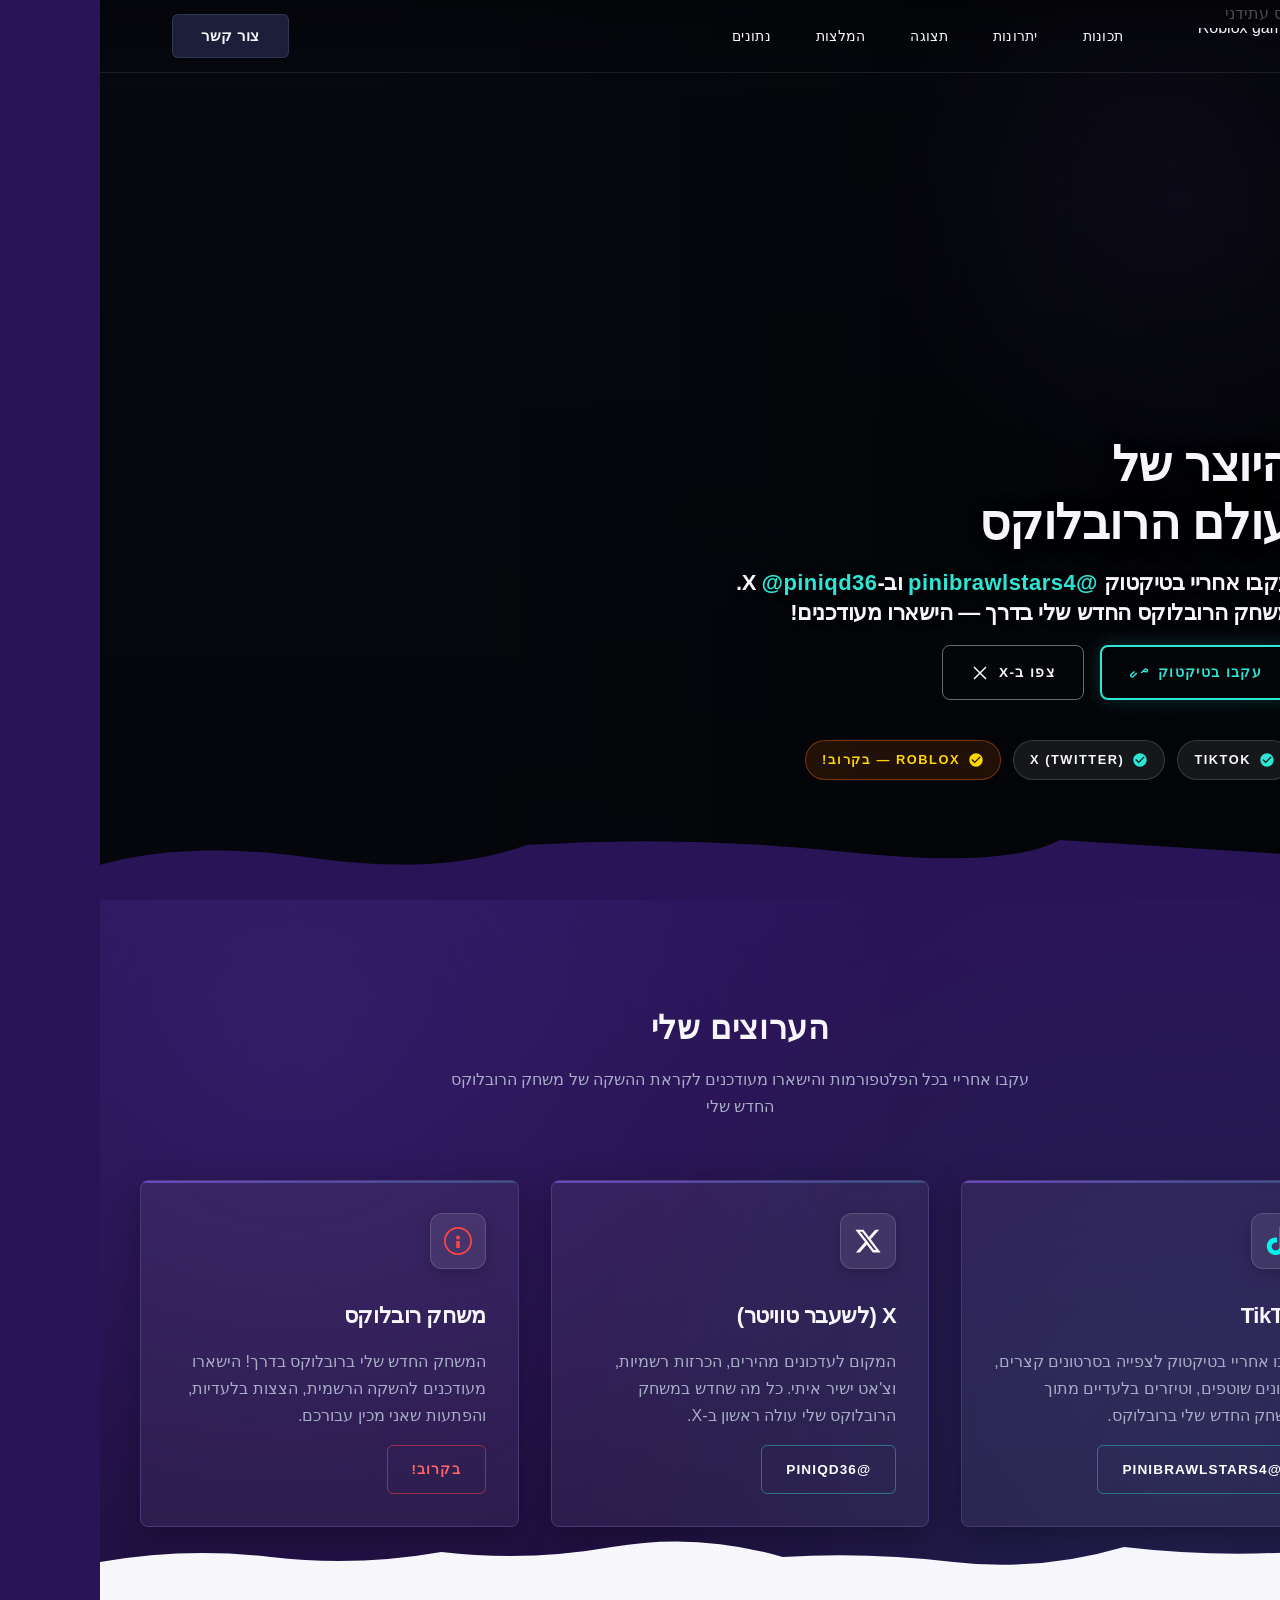
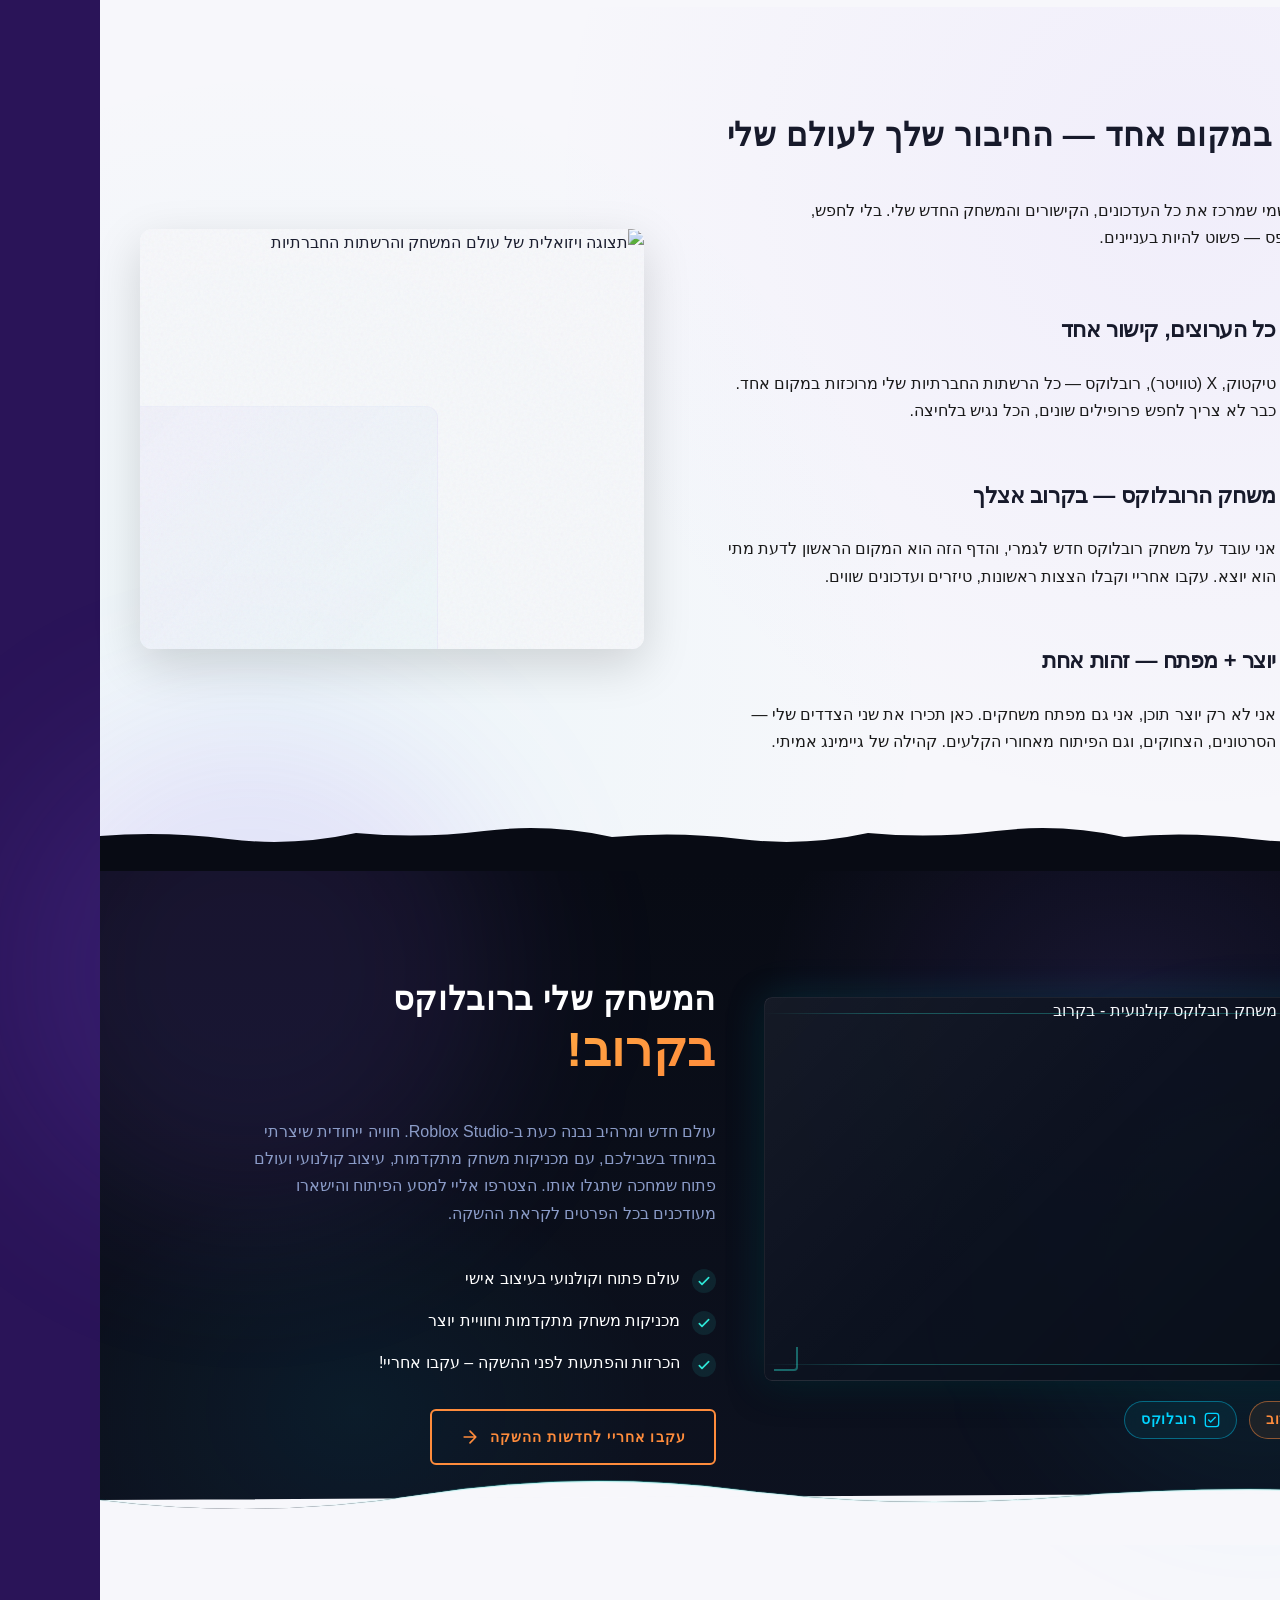
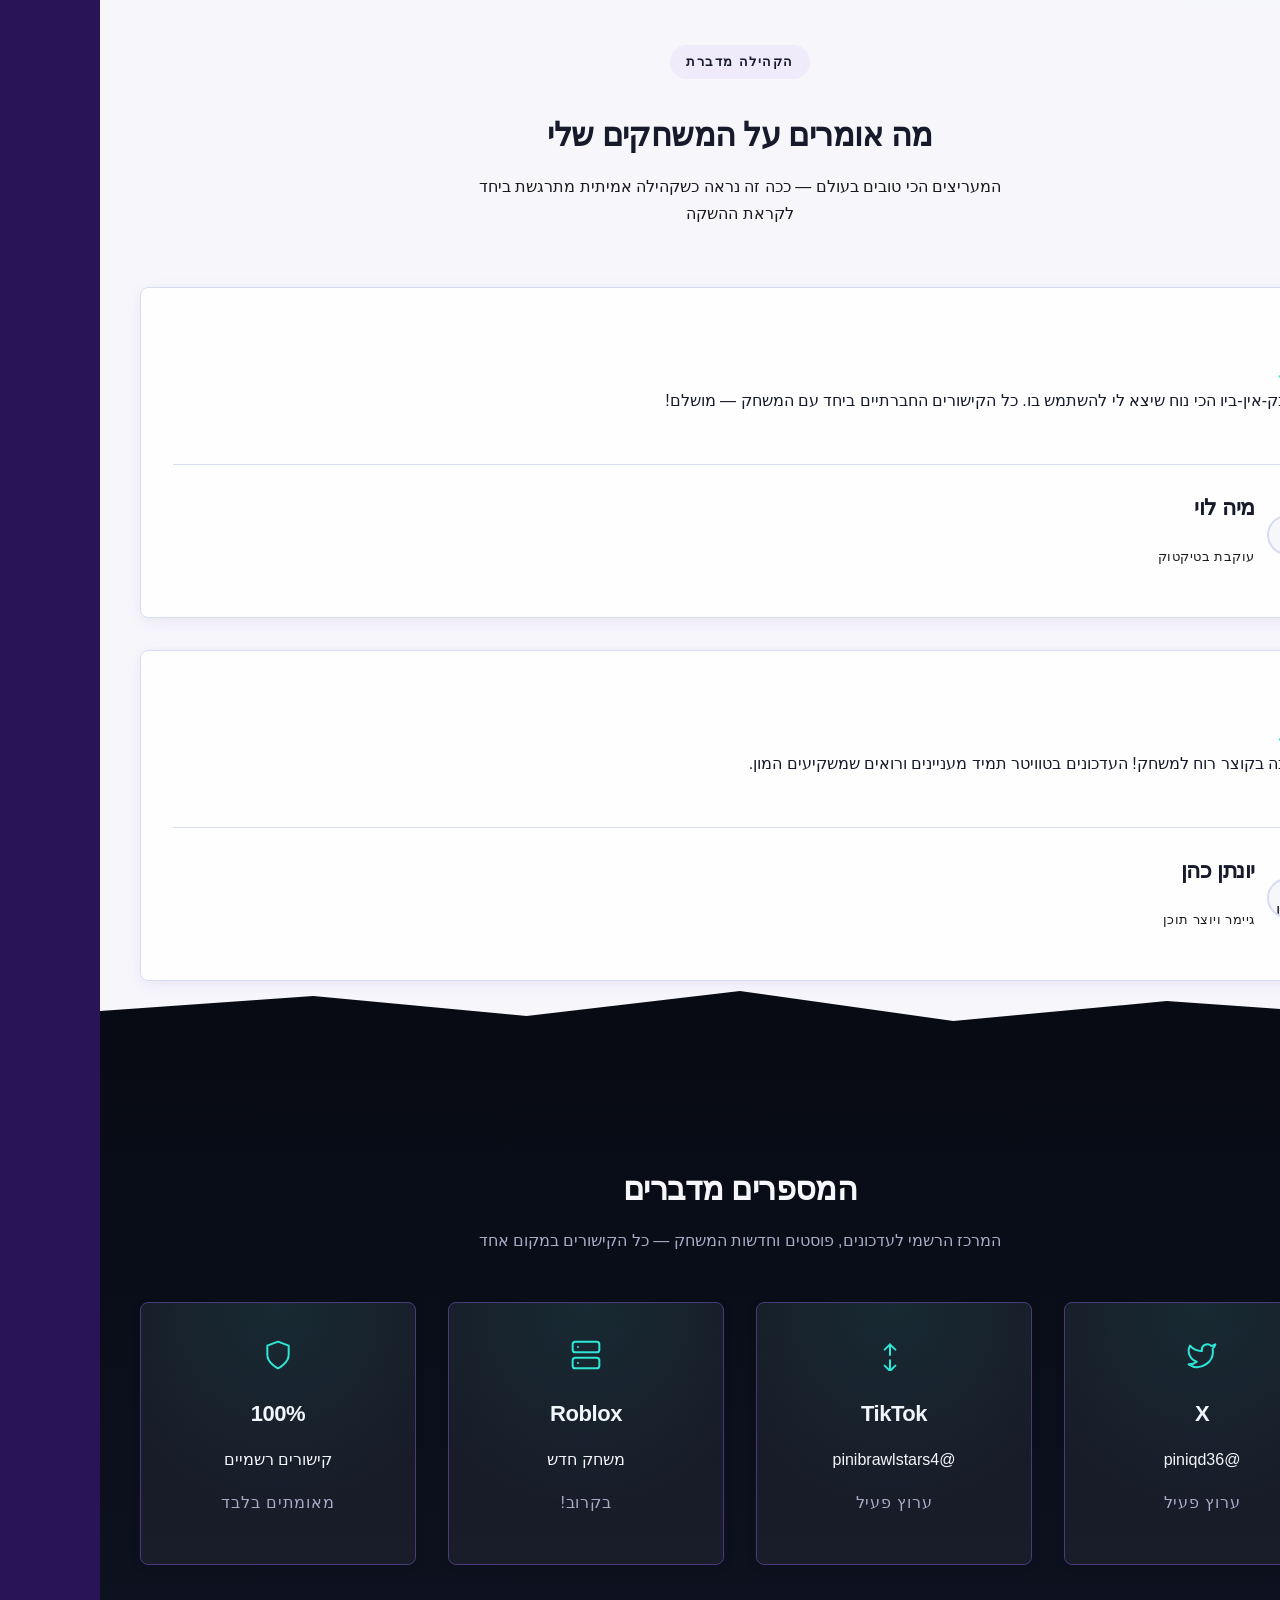
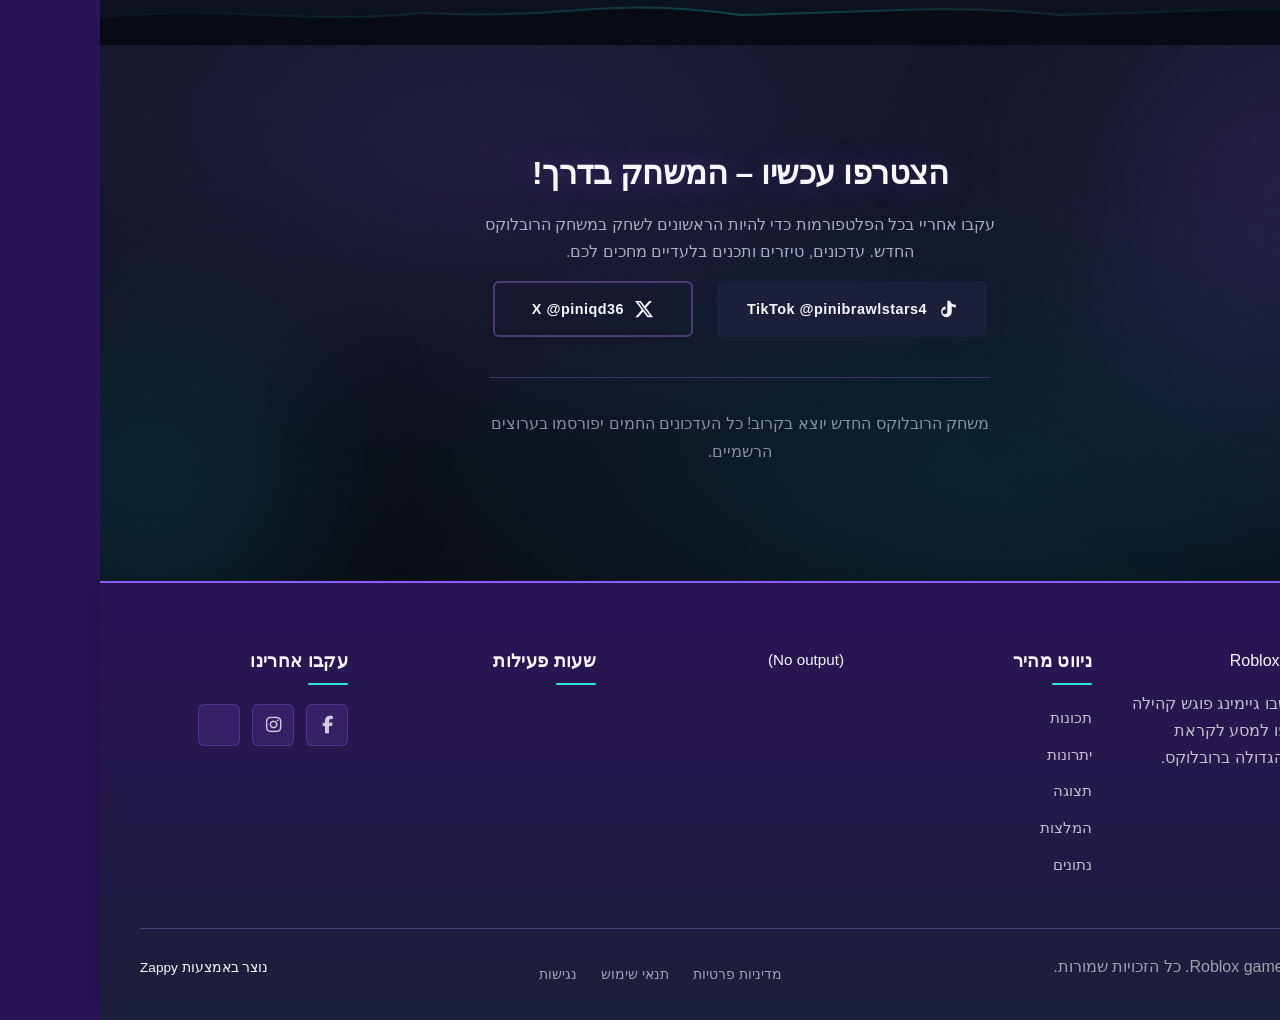
==== commit fe3e860d: "Incremental sync: 1 page(s) — update_text, delete_element" ====
--- a/public/index.html
+++ b/public/index.html
@@ -1 +1 @@
-<!doctype html><html dir="rtl" lang="he"><head><meta charset="UTF-8"><meta content="width=device-width,initial-scale=1" name="viewport"><meta content="index, follow" name="robots"><title>גלה את משחק הרובלוקס הבא שלך — Roblox game</title><meta content="יוצר תוכן ומפתח רובלוקס מביא לך הצצה ראשונה למשחק החדש. עקוב אחריי בטיקטוק ובטוויטר והישאר מעודכן בכל הפיתוחים. היכנס עכשיו לקהילה!" name="description"><meta content="משחקי רובלוקס, יוצר תוכן גיימינג, רובלוקס ישראלי, קישורים חברתיים, מפתח רובלוקס" name="keywords"><link href="/assets/favicon.ico" rel="icon" type="image/x-icon"><link href="/assets/favicon-16x16.png" rel="icon" type="image/png" sizes="16x16"><link href="/assets/favicon-32x32.png" rel="icon" type="image/png" sizes="32x32"><link href="/assets/favicon-48x48.png" rel="icon" type="image/png" sizes="48x48"><link href="/assets/favicon-192x192.png" rel="icon" type="image/png" sizes="192x192"><link href="/assets/favicon-512x512.png" rel="icon" type="image/png" sizes="512x512"><link href="/assets/apple-touch-icon.png" rel="apple-touch-icon"><script>!function(){"use strict";var t="38b5581c-c266-401a-a283-157dec6d0e82",e="https://api.zappy5.com/api/analytics/track",a=18e5,n=2592e6,o=!0,i=!0,r=!0;var s=function(){var e="zappy_visitor_"+t,a=null;try{if(a=localStorage.getItem(e)){var o=JSON.parse(a),i=Date.now();if(i-o.created<n)return o.lastSeen=i,localStorage.setItem(e,JSON.stringify(o)),o.id}}catch(t){console.warn("Zappy Analytics: LocalStorage not available")}var r="zv_"+Date.now()+"_"+Math.random().toString(36).substr(2,9);try{localStorage.setItem(e,JSON.stringify({id:r,created:Date.now(),lastSeen:Date.now()}))}catch(t){}return r}(),c=function(){var e="zappy_session_"+t,n=null;try{if(n=sessionStorage.getItem(e)){var o=JSON.parse(n),i=Date.now();if(i-o.timestamp<a)return o.timestamp=i,sessionStorage.setItem(e,JSON.stringify(o)),o.id}}catch(t){console.warn("Zappy Analytics: SessionStorage not available")}var r="zs_"+Date.now()+"_"+Math.random().toString(36).substr(2,9);try{sessionStorage.setItem(e,JSON.stringify({id:r,timestamp:Date.now()}))}catch(t){}return r}();function l(a,n){n=n||{};var o={website_id:t,event_type:a,page_path:window.location.pathname,referrer:document.referrer||"direct",visitor_id:s,session_id:c,metadata:n};if(navigator.sendBeacon){var i=new Blob([JSON.stringify(o)],{type:"application/json"});navigator.sendBeacon(e,i)}else fetch(e,{method:"POST",headers:{"Content-Type":"application/json"},body:JSON.stringify(o),keepalive:!0}).catch(function(t){console.warn("Zappy Analytics: Failed to track event",t)})}o&&l("pageview",{title:document.title,url:window.location.href}),i&&document.addEventListener("click",function(t){var e=t.target;if("BUTTON"===e.tagName||e.closest("button")){var a="BUTTON"===e.tagName?e:e.closest("button");l("click",{element:"button",text:a.textContent.trim().substring(0,100),id:a.id||null,class:a.className||null})}else if("A"===e.tagName||e.closest("a")){var n="A"===e.tagName?e:e.closest("a");l("navigation",{element:"link",text:n.textContent.trim().substring(0,100),href:n.href,external:n.hostname!==window.location.hostname})}},!0),r&&document.addEventListener("submit",function(t){var e=t.target;l("form_submit",{form_id:e.id||null,form_name:e.name||null,form_action:e.action||null,form_method:e.method||"GET"})},!0);var d=Date.now();window.addEventListener("beforeunload",function(){l("page_unload",{time_on_page:Math.floor((Date.now()-d)/1e3),page_path:window.location.pathname})}),window.zappyAnalytics={track:l,getVisitorId:function(){return s},getSessionId:function(){return c}}}()</script><meta content="גלה את משחק הרובלוקס הבא שלך — Roblox game" property="og:title"><meta content="יוצר תוכן ומפתח רובלוקס מביא לך הצצה ראשונה למשחק החדש. עקוב אחריי בטיקטוק ובטוויטר והישאר מעודכן בכל הפיתוחים. היכנס עכשיו לקהילה!" property="og:description"><meta content="summary_large_image" name="twitter:card"><meta content="גלה את משחק הרובלוקס הבא שלך — Roblox game" name="twitter:title"><meta content="יוצר תוכן ומפתח רובלוקס מביא לך הצצה ראשונה למשחק החדש. עקוב אחריי בטיקטוק ובטוויטר והישאר מעודכן בכל הפיתוחים. היכנס עכשיו לקהילה!" name="twitter:description"><meta content="website" property="og:type"/><meta content="he_IL" property="og:locale"/><link href="https://cdnjs.cloudflare.com/ajax/libs/font-awesome/6.4.0/css/all.min.css" rel="stylesheet"/><style>.skip-link{position:absolute;top:0;left:0;transform:translateY(-200%);padding:12px 18px;background:var(--bg-dark,#1a1a1a);color:var(--text-light,#fff);font-weight:600;border-radius:0 0 8px 0;z-index:10000}.skip-link:focus{transform:none;outline:2px solid var(--ring,#fff);outline-offset:2px}:focus-visible{outline:2px solid var(--ring,currentColor);outline-offset:3px}</style><link href="/assets/favicon.ico" rel="icon" type="image/x-icon"/><link href="/assets/favicon-16x16.png" rel="icon" type="image/png" sizes="16x16"/><link href="/assets/favicon-32x32.png" rel="icon" type="image/png" sizes="32x32"/><link href="/assets/favicon-48x48.png" rel="icon" type="image/png" sizes="48x48"/><link href="/assets/favicon-192x192.png" rel="icon" type="image/png" sizes="192x192"/><link href="/assets/favicon-512x512.png" rel="icon" type="image/png" sizes="512x512"/><link href="/assets/apple-touch-icon.png" rel="apple-touch-icon"/><link href="https://cdn.jsdelivr.net/npm/vanilla-cookieconsent@3/dist/cookieconsent.css" rel="stylesheet"/><script src="https://cdn.jsdelivr.net/npm/vanilla-cookieconsent@3/dist/cookieconsent.umd.js"></script><script src="https://cdn.jsdelivr.net/gh/mickidum/acc_toolbar/acctoolbar/acctoolbar.min.js"></script><link href="/styles.css" rel="stylesheet"><script>window.ZAPPY_WEBSITE_ID="38b5581c-c266-401a-a283-157dec6d0e82",window.ZAPPY_API_BASE="https://api.zappy5.com"</script><style id="zappy-dropdown-submenu-styles">#navMenu li:has(.sub-menu),.nav-menu li:has(.sub-menu),.navbar li:has(.sub-menu),nav li:has(.sub-menu){position:relative}#navMenu .sub-menu,.nav-menu .sub-menu,.navbar .sub-menu,nav .sub-menu{display:block!important;position:absolute!important;top:100%;left:0;min-width:220px;background:#fff;border-radius:8px;box-shadow:0 8px 25px rgba(0,0,0,.15);padding:8px 0;opacity:0;visibility:hidden;transform:translateY(10px);transition:all .3s ease;z-index:1000;list-style:none;pointer-events:none}#navMenu li:hover>.sub-menu,.nav-menu li:hover>.sub-menu,.navbar li:hover>.sub-menu,nav li:hover>.sub-menu{opacity:1!important;visibility:visible!important;transform:translateY(0)!important;pointer-events:auto!important}.sub-menu li{list-style:none;margin:0;padding:0}.sub-menu a{display:block!important;padding:10px 16px!important;color:var(--text-dark,#333)!important;font-weight:500;text-decoration:none;white-space:nowrap;transition:background-color .2s}.sub-menu .zappy-nav-child>a{padding-left:28px!important;font-size:.9em!important;opacity:.85!important}[dir=rtl] .sub-menu .zappy-nav-child>a,html[lang=ar] .sub-menu .zappy-nav-child>a,html[lang=he] .sub-menu .zappy-nav-child>a{padding-left:10px!important;padding-right:28px!important}.sub-menu .zappy-nav-parent>a{font-weight:600!important}.sub-menu a:hover{background-color:#f5f5f5}[dir=rtl] .nav-menu .sub-menu,[dir=rtl] .navbar .sub-menu,[dir=rtl] nav .sub-menu,html[lang=ar] .nav-menu .sub-menu,html[lang=ar] .navbar .sub-menu,html[lang=ar] nav .sub-menu,html[lang=he] .nav-menu .sub-menu,html[lang=he] .navbar .sub-menu,html[lang=he] nav .sub-menu{left:auto!important;right:0!important}.sub-menu:empty,.sub-menu:not(:has(li)):not(:has(> a)),.sub-menu:not(:has(li:not(.zappy-hidden-menu-item))):not(:has(> a)){display:none!important;opacity:0!important;visibility:hidden!important;pointer-events:none!important}li:has(.menu-group-title):hover>.sub-menu{opacity:1!important;visibility:visible!important;transform:translateY(0)!important;pointer-events:auto!important}#navMenu>li>.menu-group-title,.nav-menu>li>.menu-group-title{display:inline-block;padding:.5rem 1rem;cursor:default;user-select:none}@media (max-width:768px){#navMenu .sub-menu,.nav-menu .sub-menu,.navbar .sub-menu,nav .sub-menu{position:static!important;transform:none!important;box-shadow:none!important;background:0 0!important;max-height:0;overflow:hidden;opacity:0;visibility:hidden;transition:max-height .3s ease,opacity .3s ease;padding:0!important;border-radius:0!important}#navMenu .sub-menu.mobile-expanded,.nav-menu .sub-menu.mobile-expanded,.navbar .sub-menu.mobile-expanded{max-height:none!important;overflow-y:visible!important;opacity:1!important;visibility:visible!important;padding:8px 0 8px 16px!important}[dir=rtl] .sub-menu.mobile-expanded,html[lang=he] .sub-menu.mobile-expanded{padding:8px 16px 8px 0!important}#navMenu li:hover>.sub-menu,.nav-menu li:hover>.sub-menu,.navbar li:hover>.sub-menu,nav li:hover>.sub-menu{opacity:0;visibility:hidden;pointer-events:none}#navMenu li>.sub-menu.mobile-expanded,.nav-menu li>.sub-menu.mobile-expanded,.navbar li>.sub-menu.mobile-expanded,nav li>.sub-menu.mobile-expanded{opacity:1!important;visibility:visible!important;pointer-events:auto!important}#navMenu li:has(.sub-menu),.nav-menu li:has(.sub-menu),.navbar li:has(.sub-menu),nav li:has(.sub-menu){display:flex!important;flex-wrap:wrap!important;align-items:center!important;position:relative!important;min-height:44px!important}#navMenu li:has(.sub-menu)>a,.nav-menu li:has(.sub-menu)>a,.navbar li:has(.sub-menu)>a,nav li:has(.sub-menu)>a{flex:1!important;min-width:0!important}#navMenu li:has(.sub-menu)>.menu-group-title,.nav-menu li:has(.sub-menu)>.menu-group-title,.navbar li:has(.sub-menu)>.menu-group-title,nav li:has(.sub-menu)>.menu-group-title{flex:1!important;min-width:0!important;padding:0!important;line-height:inherit!important}#navMenu li:has(.sub-menu)>.sub-menu,.nav-menu li:has(.sub-menu)>.sub-menu,.navbar li:has(.sub-menu)>.sub-menu,nav li:has(.sub-menu)>.sub-menu{flex-basis:100%!important;width:100%!important}#navMenu li:has(.sub-menu)>a [class*=arrow],#navMenu li:has(.sub-menu)>a [class*=chevron],.nav-menu li:has(.sub-menu)>a .fa-angle-down,.nav-menu li:has(.sub-menu)>a .fa-chevron-down,.nav-menu li:has(.sub-menu)>a [class*=arrow],.nav-menu li:has(.sub-menu)>a [class*=chevron],nav li:has(.sub-menu)>a [class*=arrow],nav li:has(.sub-menu)>a [class*=chevron]{display:none!important;visibility:hidden!important}.mobile-submenu-toggle{display:flex!important;align-items:center!important;justify-content:center!important;width:44px!important;height:auto!important;background:0 0!important;border:none!important;cursor:pointer!important;color:var(--text-light)!important;position:static!important;flex-shrink:0!important;align-self:stretch!important;z-index:2!important;padding:0!important;margin:0!important}.mobile-submenu-toggle::after{content:''!important;width:0!important;height:0!important;border-left:6px solid transparent!important;border-right:6px solid transparent!important;border-top:7px solid currentColor!important;transition:transform .3s ease!important}.mobile-submenu-toggle.expanded::after{transform:rotate(180deg)!important}.sub-menu a{padding:10px 0!important;display:block!important;color:var(--text-light)!important;white-space:normal!important}.sub-menu .zappy-nav-child>a{padding-left:28px!important;font-size:.9em!important;opacity:.85!important}[dir=rtl] .sub-menu .zappy-nav-child>a,html[lang=ar] .sub-menu .zappy-nav-child>a,html[lang=he] .sub-menu .zappy-nav-child>a{padding-left:0!important;padding-right:28px!important}.sub-menu .zappy-nav-parent>a{font-weight:600!important}#navMenu.active,.nav-menu.active{max-width:100vw!important;overflow-x:hidden!important;box-sizing:border-box!important}.navbar .sub-menu li a,.zappy-products-dropdown .sub-menu a,nav.navbar .sub-menu li a{color:var(--text-light)!important}}@media (min-width:769px){.mobile-submenu-toggle{display:none!important}}</style><style id="zappy-widget-visibility">html[dir=rtl] .whatsapp-float{right:20px!important;left:auto!important}html:not([dir]) .whatsapp-float,html[dir=ltr] .whatsapp-float{left:20px!important;right:auto!important}html[dir=rtl] #mic-access-tool-general-button,html[dir=rtl] #mic-init-access-tool #mic-access-tool-general-button,html[dir=rtl] #mic-init-access-tool .mic-access-tool-general-button,html[dir=rtl] ._access-icon,html[dir=rtl] .mic-access-tool-general-button{left:20px!important;right:auto!important}html:not([dir]) #mic-access-tool-general-button,html:not([dir]) #mic-init-access-tool #mic-access-tool-general-button,html:not([dir]) #mic-init-access-tool .mic-access-tool-general-button,html:not([dir]) ._access-icon,html:not([dir]) .mic-access-tool-general-button,html[dir=ltr] #mic-access-tool-general-button,html[dir=ltr] #mic-init-access-tool #mic-access-tool-general-button,html[dir=ltr] #mic-init-access-tool .mic-access-tool-general-button,html[dir=ltr] ._access-icon,html[dir=ltr] .mic-access-tool-general-button{right:20px!important;left:auto!important}@media (max-width:768px){.whatsapp-float{display:flex!important}}@media (min-width:769px){.whatsapp-float{display:flex!important}}@media (max-width:768px){#mic-access-tool-general-button,#mic-init-access-tool #mic-access-tool-general-button,#mic-init-access-tool .mic-access-tool-general-button,._access-icon,.mic-access-tool-general-button{display:flex!important;visibility:visible!important;opacity:1!important;pointer-events:auto!important}#mic-access-tool-box.opened-mic-access-tool,#mic-init-access-tool #mic-access-tool-box.opened-mic-access-tool,.mic-access-tool-box.opened-mic-access-tool{visibility:visible!important;opacity:1!important;pointer-events:auto!important}}@media (min-width:769px){#mic-access-tool-general-button,#mic-init-access-tool #mic-access-tool-general-button,#mic-init-access-tool .mic-access-tool-general-button,._access-icon,.mic-access-tool-general-button{display:flex!important;visibility:visible!important;opacity:1!important;pointer-events:auto!important}#mic-access-tool-box.opened-mic-access-tool,#mic-init-access-tool #mic-access-tool-box.opened-mic-access-tool,.mic-access-tool-box.opened-mic-access-tool{visibility:visible!important;opacity:1!important;pointer-events:auto!important}}</style></head><body><a href="#main" class="skip-link">דלג לתוכן הראשי</a><nav class="navbar" dir="rtl"><button aria-label="Menu" class="mobile-toggle" id="mobileToggle"><svg viewBox="0 0 24 24" fill="none" height="24" width="24" class="hamburger-icon"><path d="M3 12h18M3 6h18M3 18h18" stroke="currentColor" stroke-width="2" stroke-linecap="round"/></svg> <svg viewBox="0 0 24 24" fill="none" height="24" width="24" class="close-icon" style="display:none"><path d="M18 6L6 18M6 6l12 12" stroke="currentColor" stroke-width="2" stroke-linecap="round"/></svg></button> <button aria-label="Call" class="phone-header-btn" data-phone="[business_phone]"><svg viewBox="0 0 24 24" fill="currentColor" height="20" width="20"><path d="M22 16.92v3a2 2 0 0 1-2.18 2 19.79 19.79 0 0 1-8.63-3.07 19.5 19.5 0 0 1-6-6 19.79 19.79 0 0 1-3.07-8.67A2 2 0 0 1 4.11 2h3a2 2 0 0 1 2 1.72 12.84 12.84 0 0 0 .7 2.81 2 2 0 0 1-.45 2.11L8.09 9.91a16 16 0 0 0 6 6l1.27-1.27a2 2 0 0 1 2.11-.45 12.84 12.84 0 0 0 2.81.7A2 2 0 0 1 22 16.92z"/></svg></button><div class="nav-container"><div class="nav-right-group"><div class="nav-brand"><a href="/" class="logo-link"><img alt="Roblox game" src="/assets/site-----image-1.webp" class="logo"/></a></div><ul class="nav-menu" id="navMenu"><li><a href="#features">תכונות</a></li><li><a href="#benefits">יתרונות</a></li><li><a href="#showcase">תצוגה</a></li><li><a href="#testimonials">המלצות</a></li><li><a href="#stats">נתונים</a></li><li class="mobile-contact-link nav-cta-mobile-item"><a href="#cta" class="nav-cta-btn">צור קשר</a></li></ul></div><div class="nav-cta-container"><a href="#cta" class="nav-cta-btn">צור קשר</a></div></div></nav><script>window.addEventListener("load",function(){const e=document.querySelector(".navbar, nav, header");if(!e)return void console.log("[Navbar] Navbar element not found");let t=document.getElementById("mobileToggle")||document.querySelector(".mobile-toggle")||document.querySelector(".hamburger")||document.querySelector(".hamburger-menu")||document.querySelector(".menu-toggle")||document.querySelector(".burger-menu")||document.querySelector('[aria-label="Menu"]')||document.querySelector('[aria-label="תפריט"]');const o=document.querySelector(".phone-header-btn"),n=window.getComputedStyle(e);let r=n.backgroundColor;if(console.log("[Navbar] Initial navbar background:",r),"transparent"===r||"rgba(0, 0, 0, 0)"===r||r.startsWith("rgba")&&r.includes(", 0)")){const e=n.backgroundImage;if(e&&"none"!==e)console.log("[Navbar] Navbar has background image/gradient, using dark text"),r="rgb(240, 240, 240)";else{const e=window.getComputedStyle(document.body).backgroundColor;console.log("[Navbar] Navbar transparent, using body background:",e),r=e}}const a=r.match(/\d+/g);if(a&&a.length>=3){const e=(.299*parseInt(a[0])+.587*parseInt(a[1])+.114*parseInt(a[2]))/255;console.log("[Navbar] Mobile button colors preserved from Claude CSS (luminance:",e.toFixed(2)+")");const n=document.createElement("style");n.id="zappy-mobile-nav-fix";document.documentElement.lang;document.documentElement.dir,n.textContent='\n        /* Hide mobile buttons on desktop, show only on mobile */\n        @media (min-width: 769px) {\n          .mobile-toggle,\n          .phone-header-btn {\n            display: none !important;\n          }\n        }\n        \n        /* Show and position mobile buttons correctly on mobile */\n        @media (max-width: 768px) {\n          .navbar,\n          nav.navbar {\n            min-height: 70px !important;\n          }\n\n          .mobile-toggle,\n          .phone-header-btn {\n            position: absolute !important;\n            top: 0 !important;\n            bottom: 0 !important;\n            margin-top: auto !important;\n            margin-bottom: auto !important;\n            transform: none !important;\n            z-index: 1001 !important;\n            display: flex !important;\n            align-items: center !important;\n            justify-content: center !important;\n            width: 36px !important;\n            height: 36px !important;\n            border-radius: 50% !important;\n            border: none !important;\n            cursor: pointer !important;\n            padding: 6px !important;\n            background: none !important;\n            color: var(--nav-text, var(--text-light)) !important;\n            touch-action: manipulation !important;\n            -webkit-tap-highlight-color: transparent !important;\n          }\n\n          html[data-zappy-site-type="ecommerce"] .phone-header-btn,\n          body[data-zappy-site-type="ecommerce"] .phone-header-btn,\n          html[data-zappy-site-type="ecommerce"] header .phone-header-btn,\n          html[data-zappy-site-type="ecommerce"] nav .phone-header-btn {\n            display: none !important;\n            visibility: hidden !important;\n            width: 0 !important;\n            height: 0 !important;\n            min-width: 0 !important;\n            overflow: hidden !important;\n          }\n          \n          /* LTR positioning (default): hamburger LEFT, phone RIGHT */\n          html:not([dir="rtl"]):not([lang="he"]):not([lang="ar"]) .mobile-toggle,\n          html[dir="ltr"] .mobile-toggle {\n            left: 12px !important;\n            right: auto !important;\n          }\n          html:not([dir="rtl"]):not([lang="he"]):not([lang="ar"]) .phone-header-btn,\n          html[dir="ltr"] .phone-header-btn {\n            right: 12px !important;\n            left: auto !important;\n          }\n          \n          /* RTL positioning: hamburger RIGHT, phone LEFT */\n          html[dir="rtl"] .mobile-toggle,\n          html[lang="he"] .mobile-toggle,\n          html[lang="ar"] .mobile-toggle {\n            right: 12px !important;\n            left: auto !important;\n          }\n          html[dir="rtl"] .phone-header-btn,\n          html[lang="he"] .phone-header-btn,\n          html[lang="ar"] .phone-header-btn {\n            left: 12px !important;\n            right: auto !important;\n          }\n          \n          /* CRITICAL: Ensure nav-container has min-height on mobile */\n          /* All children are positioned absolutely/fixed on mobile, so height:auto collapses to 0 */\n          .nav-container {\n            min-height: 70px !important;\n            position: relative !important;\n          }\n          \n          /* Ensure SVG icons are properly sized and inherit color */\n          .mobile-toggle svg,\n          .phone-header-btn svg {\n            width: 24px !important;\n            height: 24px !important;\n            /* Don\'t force display - let JavaScript control hamburger/close toggle */\n          }\n          \n          /* Reset nav-cta-container on mobile - remove desktop box-shadow/padding */\n          /* that creates a visible ghost box when CTA button is hidden */\n          .nav-cta-container {\n            box-shadow: none !important;\n            padding: 0 !important;\n          }\n          \n          /* Hide nav-cta-container entirely on mobile when there\'s no lang-switcher */\n          /* (only the CTA button is inside, and it\'s hidden on mobile) */\n          .nav-cta-container:not(:has(.lang-switcher)) {\n            display: none !important;\n          }\n          \n          /* CRITICAL: Prevent hero image fade gradient from bleeding over headline text */\n          /* The .image-fade-gradient has bottom: -30px (extends below parent) */\n          /* On mobile stacked layout, this overlaps the h1 text below the image */\n          .hero-image-column {\n            overflow: hidden !important;\n          }\n          .image-fade-gradient {\n            bottom: 0 !important;\n          }\n          \n          /* Hide desktop language switcher on mobile - hamburger menu handles it */\n          /* High specificity to override stored CSS */\n          .lang-switcher,\n          .nav-cta-container .lang-switcher,\n          .nav-container .lang-switcher,\n          .navbar .lang-switcher,\n          .navbar .nav-cta-container .lang-switcher {\n            display: none !important;\n          }\n        }\n      ';const r=document.getElementById("zappy-mobile-nav-fix");r&&r.remove(),document.head.appendChild(n),console.log("[Navbar] Critical CSS injected for mobile nav positioning");const i=window.innerWidth<=768;if(t){const e=t.querySelector(".hamburger-icon"),o=t.querySelector(".close-icon");e&&(e.style.setProperty("width","24px","important"),e.style.setProperty("height","24px","important"),e.style.setProperty("display","block","important")),o&&(o.style.setProperty("width","24px","important"),o.style.setProperty("height","24px","important"),o.style.setProperty("display","none","important")),i?(t.style.setProperty("position","absolute","important"),t.style.setProperty("top","0","important"),t.style.setProperty("bottom","0","important"),t.style.setProperty("margin-top","auto","important"),t.style.setProperty("margin-bottom","auto","important"),t.style.setProperty("transform","none","important"),t.style.setProperty("z-index","1001","important"),t.style.removeProperty("left"),t.style.removeProperty("right"),console.log("[Navbar] Mobile toggle positioning applied (mobile viewport)")):(t.style.removeProperty("position"),t.style.removeProperty("top"),t.style.removeProperty("transform"),t.style.removeProperty("z-index"),t.style.removeProperty("left"),t.style.removeProperty("right"),console.log("[Navbar] Desktop viewport - cleared mobile toggle inline positioning"))}if(o){const e=o.querySelector("svg");e&&(e.style.width="24px",e.style.height="24px",e.setAttribute("width","24"),e.setAttribute("height","24")),i?(o.style.setProperty("position","absolute","important"),o.style.setProperty("top","0","important"),o.style.setProperty("bottom","0","important"),o.style.setProperty("margin-top","auto","important"),o.style.setProperty("margin-bottom","auto","important"),o.style.setProperty("transform","none","important"),o.style.setProperty("z-index","1001","important"),o.style.removeProperty("left"),o.style.removeProperty("right"),console.log("[Navbar] Phone button positioning applied (mobile viewport)")):(o.style.removeProperty("position"),o.style.removeProperty("top"),o.style.removeProperty("transform"),o.style.removeProperty("z-index"),o.style.removeProperty("left"),o.style.removeProperty("right"),console.log("[Navbar] Desktop viewport - cleared phone button inline positioning"))}}else console.log("[Navbar] Could not parse background color:",r);t=document.getElementById("mobileToggle")||document.querySelector(".mobile-toggle")||document.querySelector(".hamburger")||document.querySelector(".hamburger-menu")||document.querySelector(".menu-toggle")||document.querySelector(".burger-menu")||document.querySelector('[aria-label="Menu"]')||document.querySelector('[aria-label="תפריט"]');const i=document.getElementById("navMenu")||document.querySelector(".nav-menu")||document.querySelector(".nav-links")||document.querySelector("nav ul:not(.submenu)");if(!t||!i)return void console.log("[Navbar] Mobile toggle or menu not found:",{toggle:!!t,menu:!!i});i.id||(i.id="navMenu"),console.log("[Navbar] Initializing mobile menu...");const l=t.cloneNode(!0);t.parentNode.replaceChild(l,t);var s=0;function p(e){var t=Date.now();t-s<300||(s=t,function(e){e.preventDefault(),e.stopPropagation();const t=l.querySelector(".hamburger-icon"),o=l.querySelector(".close-icon");i.classList.contains("active")?(i.classList.remove("active"),t&&t.style.setProperty("display","block","important"),o&&o.style.setProperty("display","none","important"),document.body.style.overflow="",document.body.classList.remove("menu-open"),console.log("[Navbar] Menu closed")):(i.classList.add("active"),t&&t.style.setProperty("display","none","important"),o&&o.style.setProperty("display","block","important"),document.body.style.overflow="hidden",document.body.classList.add("menu-open"),console.log("[Navbar] Menu opened"))}(e))}l.addEventListener("click",p),l.addEventListener("touchend",p),document.addEventListener("keydown",function(e){if(("Escape"===e.key||"Esc"===e.key)&&i.classList.contains("active")){const e=l.querySelector(".hamburger-icon"),t=l.querySelector(".close-icon");i.classList.remove("active"),e&&e.style.setProperty("display","block","important"),t&&t.style.setProperty("display","none","important"),document.body.style.overflow="",document.body.classList.remove("menu-open"),console.log("[Navbar] Menu closed (Escape)")}}),i.querySelectorAll("a").forEach(function(e){e.addEventListener("click",function(){if("#"===this.getAttribute("href"))return;const e=l.querySelector(".hamburger-icon"),t=l.querySelector(".close-icon");i.classList.remove("active"),e&&e.style.setProperty("display","block","important"),t&&t.style.setProperty("display","none","important"),document.body.style.overflow="",document.body.classList.remove("menu-open"),console.log("[Navbar] Menu closed (link clicked)")})});var m=i.querySelectorAll(".dropdown-toggle");m.forEach(function(e){e.addEventListener("click",function(e){e.preventDefault(),e.stopPropagation();var t=this.closest(".nav-dropdown");t&&(t.parentNode.querySelectorAll(".nav-dropdown.open").forEach(function(e){e!==t&&e.classList.remove("open")}),t.classList.toggle("open"),console.log("[Navbar] Dropdown toggled:",t.classList.contains("open")?"open":"closed"))})}),document.addEventListener("click",function(e){e.target.closest(".nav-dropdown")||document.querySelectorAll(".nav-dropdown.open").forEach(function(e){e.classList.remove("open")})}),console.log("[Navbar] Dropdown handlers initialized for "+m.length+" dropdowns"),o&&o.addEventListener("click",function(){const e=document.querySelectorAll('a[href^="tel:"]'),t=e.length>0?e[0].getAttribute("href").replace("tel:",""):"[business_phone]";window.location.href="tel:"+t,console.log("[Navbar] Phone button clicked")}),console.log("[Navbar] Mobile menu initialized successfully")})</script><main id="main"><section class="index-hero-section" data-band-index="0" data-layout-spec="בית-hero" id="hero" data-hero-type="fullscreen-scrim"><div class="index-hero-section__bg-layer"><img alt="יקום רובלוקס עתידני" src="/assets/site-index-hero-image-1.webp" data-context="A cinematic Roblox-inspired futuristic world: deep indigo-to-violet gradient sky with glowing neon terrain, floating geometric crystals, subtle pixel-noise texture, motion-blur streaks, and a social-media-meets-metaverse atmosphere. No text or logos in the image." data-placeholder="index-hero-image-1" height="600" loading="eager" width="1200" class="index-hero-section__bg-img" data-hero-bg="true" fetchpriority="high"/></div><div class="index-hero-section__scrim" aria-hidden="true"></div><div class="index-hero-section__motif-neon-grid" aria-hidden="true"></div><div class="index-hero-section__motif-purple-orb" aria-hidden="true"></div><div class="index-hero-section__overlay"><div class="index-hero-section__text-group"><h1 class="index-hero-section__title">היוצר של<br/>עולם הרובלוקס</h1><h3 class="index-hero-section__subtitle">עקבו אחריי בטיקטוק <span class="index-hero-section__handle">@pinibrawlstars4</span> וב-X <span class="index-hero-section__handle">@piniqd36</span>. משחק הרובלוקס החדש שלי בדרך — הישארו מעודכנים!</h3><div class="index-hero-section__cta-group"><a href="https://www.tiktok.com/@pinibrawlstars4?_r=1&amp;_t=ZS-97du53bTCu8" class="index-hero-section__btn index-hero-section__btn--primary" target="_blank" rel="noopener noreferrer"><span>עקבו בטיקטוק</span> <svg viewBox="0 0 24 24" fill="none" data-element-type="icon" data-icon-type="svg" height="18" width="18" stroke="currentColor" stroke-width="2"><path d="M9 12l-4.586 4.586a2 2 0 01-2.828-2.828L6.172 10"/><path d="M15 12l4.586-4.586a2 2 0 012.828 2.828L17.828 10"/></svg> </a><a href="https://x.com/piniqd36?s=11" class="index-hero-section__btn index-hero-section__btn--secondary" target="_blank" rel="noopener noreferrer"><span>צפו ב-X</span> <svg viewBox="0 0 24 24" fill="none" data-element-type="icon" data-icon-type="svg" height="18" width="18" stroke="currentColor" stroke-width="2"><path d="M4 4l16 16M4 20L20 4"/></svg></a></div><div class="index-hero-section__badges"><span class="index-hero-section__badge"><svg viewBox="0 0 24 24" fill="currentColor" data-element-type="icon" data-icon-type="svg" height="16" width="16"><path d="M12 2C6.48 2 2 6.48 2 12s4.48 10 10 10 10-4.48 10-10S17.52 2 12 2zm-2 15l-5-5 1.41-1.41L10 14.17l7.59-7.59L19 8l-9 9z"/></svg> <span>TikTok</span> </span><span class="index-hero-section__badge"><svg viewBox="0 0 24 24" fill="currentColor" data-element-type="icon" data-icon-type="svg" height="16" width="16"><path d="M12 2C6.48 2 2 6.48 2 12s4.48 10 10 10 10-4.48 10-10S17.52 2 12 2zm-2 15l-5-5 1.41-1.41L10 14.17l7.59-7.59L19 8l-9 9z"/></svg> <span>X (Twitter)</span> </span><span class="index-hero-section__badge index-hero-section__badge--coming-soon"><svg viewBox="0 0 24 24" fill="currentColor" data-element-type="icon" data-icon-type="svg" height="16" width="16"><path d="M12 2C6.48 2 2 6.48 2 12s4.48 10 10 10 10-4.48 10-10S17.52 2 12 2zm-2 15l-5-5 1.41-1.41L10 14.17l7.59-7.59L19 8l-9 9z"/></svg> <span>Roblox — בקרוב!</span></span></div></div></div><div class="index-hero-section__divider-wrapper" aria-hidden="true"><svg viewBox="0 0 1200 80" xmlns="http://www.w3.org/2000/svg" aria-hidden="true" data-no-icon-edit="true" preserveAspectRatio="none"><defs><linearGradient id="nebulaFade" x1="0%" x2="100%" y1="0%" y2="0%"><stop offset="0%" stop-color="var(--bg-dark)" stop-opacity="0.95"/><stop offset="100%" stop-color="var(--bg-dark)" stop-opacity="1"/></linearGradient></defs><path d="M0,80 L0,45 Q80,20 200,38 T400,25 Q550,15 700,32 T900,20 Q1050,30 1200,40 L1200,80 Z" fill="var(--bg-dark)"/></svg></div></section><section class="index-features-section" data-band-index="1" data-layout-spec="בית-features" id="features"><div class="features-container"><div class="features-intro"><h2>הערוצים שלי</h2><p>עקבו אחריי בכל הפלטפורמות והישארו מעודכנים לקראת ההשקה של משחק הרובלוקס החדש שלי</p></div><div class="features-grid"><article class="feature-card"><div class="card-badge-wrapper"><div class="card-badge tiktok-badge"><svg viewBox="0 0 24 24" fill="currentColor" data-element-type="icon" data-icon-type="svg" xmlns="http://www.w3.org/2000/svg"><path d="M12.525.02c1.31-.02 2.61-.01 3.91-.02.08 1.53.63 3.09 1.75 4.17 1.12 1.11 2.7 1.62 4.24 1.79v4.03c-1.44-.05-2.89-.35-4.2-.97-.57-.26-1.1-.59-1.62-.93-.01 2.92.01 5.84-.02 8.75-.08 1.4-.54 2.79-1.35 3.94-1.31 1.92-3.58 3.17-5.91 3.21-1.43.08-2.86-.31-4.08-1.03-2.02-1.19-3.44-3.37-3.65-5.71-.02-.5-.03-1-.01-1.49.18-1.9 1.12-3.72 2.58-4.96 1.66-1.44 3.98-2.13 6.15-1.72.02 1.48-.04 2.96-.04 4.44-.99-.32-2.15-.23-3.02.37-.63.41-1.11 1.04-1.36 1.75-.21.51-.15 1.07-.14 1.61.24 1.64 1.82 3.02 3.5 2.87 1.12-.01 2.19-.66 2.77-1.61.19-.33.4-.67.41-1.06.1-1.79.06-3.57.07-5.36.01-4.03-.01-8.05.02-12.07z"/></svg></div></div><h3>TikTok</h3><p>עקבו אחריי בטיקטוק לצפייה בסרטונים קצרים, עדכונים שוטפים, וטיזרים בלעדיים מתוך המשחק החדש שלי ברובלוקס.</p><a href="https://www.tiktok.com/@pinibrawlstars4" class="card-cta" target="_blank" rel="noopener noreferrer">@pinibrawlstars4</a></article><article class="feature-card"><div class="card-badge-wrapper"><div class="card-badge x-badge"><svg viewBox="0 0 24 24" fill="currentColor" data-element-type="icon" data-icon-type="svg" xmlns="http://www.w3.org/2000/svg"><path d="M18.244 2.25h3.308l-7.227 8.26 8.502 11.24H16.17l-5.214-6.817L4.99 21.75H1.68l7.73-8.835L1.254 2.25H8.08l4.713 6.231zm-1.161 17.52h1.833L7.084 4.126H5.117z"/></svg></div></div><h3>X (לשעבר טוויטר)</h3><p>המקום לעדכונים מהירים, הכרזות רשמיות, וצ'אט ישיר איתי. כל מה שחדש במשחק הרובלוקס שלי עולה ראשון ב-X.</p><a href="https://x.com/piniqd36" class="card-cta" target="_blank" rel="noopener noreferrer">@piniqd36</a></article><article class="feature-card"><div class="card-badge-wrapper"><div class="card-badge roblox-badge"><svg viewBox="0 0 24 24" fill="currentColor" data-element-type="icon" data-icon-type="svg" xmlns="http://www.w3.org/2000/svg"><path d="M12 0C5.373 0 0 5.373 0 12s5.373 12 12 12 12-5.373 12-12S18.627 0 12 0zm0 22.5C6.21 22.5 1.5 17.79 1.5 12S6.21 1.5 12 1.5 22.5 6.21 22.5 12 17.79 22.5 12 22.5zm-1.5-15h3v3h-3v-3zm0 4.5h3v6h-3v-6z"/></svg></div></div><h3>משחק רובלוקס</h3><p>המשחק החדש שלי ברובלוקס בדרך! הישארו מעודכנים להשקה הרשמית, הצצות בלעדיות, והפתעות שאני מכין עבורכם.</p><span class="card-cta coming-soon">בקרוב!</span></article></div></div><div class="index-features-divider-wrapper"><svg viewBox="0 0 1200 80" xmlns="http://www.w3.org/2000/svg" aria-hidden="true" data-no-icon-edit="true" preserveAspectRatio="none"><defs><linearGradient id="ripGradient" x1="0%" x2="0%" y1="0%" y2="100%"><stop offset="0%" stop-color="#2A1458" stop-opacity="1"/><stop offset="100%" stop-color="#2A1458" stop-opacity="0"/></linearGradient></defs><path d="M0,80 L0,35 Q80,20 160,30 T320,25 Q400,35 480,20 T640,30 Q720,25 800,35 T960,20 Q1040,30 1120,25 T1200,35 L1200,80 Z" fill="var(--bg-light)"/><path d="M0,80 L0,50 Q100,40 200,55 T400,45 Q500,55 600,40 T800,50 Q900,45 1000,55 T1200,50 L1200,80 Z" fill="var(--bg-light)"/></svg></div></section><section class="index-benefits-section" data-band-index="2" data-layout-spec="בית-benefits" id="benefits"><div class="index-benefits-section__container"><div class="index-benefits-section__content"><h2 class="index-benefits-section__title">הכל במקום אחד — החיבור שלך לעולם שלי</h2><p class="index-benefits-section__subtitle" style="color:#1A1A1A !important">הדף הרשמי שמרכז את כל העדכונים, הקישורים והמשחק החדש שלי. בלי לחפש, בלי לפספס — פשוט להיות בעניינים.</p><div class="index-benefits-section__values"><div class="index-benefits-section__value-item"><div class="index-benefits-section__value-icon-wrapper"><svg viewBox="0 0 24 24" fill="none" data-element-type="icon" data-icon-type="svg" xmlns="http://www.w3.org/2000/svg" class="index-benefits-section__value-icon"><path d="M18 8C19.6569 8 21 6.65685 21 5C21 3.34315 19.6569 2 18 2C16.3431 2 15 3.34315 15 5C15 6.65685 16.3431 8 18 8Z" stroke="currentColor" stroke-width="1.5" stroke-linecap="round" stroke-linejoin="round"/><path d="M6 15C7.65685 15 9 13.6569 9 12C9 10.3431 7.65685 9 6 9C4.34315 9 3 10.3431 3 12C3 13.6569 4.34315 15 6 15Z" stroke="currentColor" stroke-width="1.5" stroke-linecap="round" stroke-linejoin="round"/><path d="M18 22C19.6569 22 21 20.6569 21 19C21 17.3431 19.6569 16 18 16C16.3431 16 15 17.3431 15 19C15 20.6569 16.3431 22 18 22Z" stroke="currentColor" stroke-width="1.5" stroke-linecap="round" stroke-linejoin="round"/><path d="M8.59 13.51L15.42 17.49" stroke="currentColor" stroke-width="1.5" stroke-linecap="round" stroke-linejoin="round"/><path d="M15.41 6.51L8.59 10.49" stroke="currentColor" stroke-width="1.5" stroke-linecap="round" stroke-linejoin="round"/></svg></div><div class="index-benefits-section__value-text"><h3 class="index-benefits-section__value-title">כל הערוצים, קישור אחד</h3><p class="index-benefits-section__value-desc" style="color:#1A1A1A !important">טיקטוק, X (טוויטר), רובלוקס — כל הרשתות החברתיות שלי מרוכזות במקום אחד. כבר לא צריך לחפש פרופילים שונים, הכל נגיש בלחיצה.</p></div></div><div class="index-benefits-section__value-item"><div class="index-benefits-section__value-icon-wrapper"><svg viewBox="0 0 24 24" fill="none" data-element-type="icon" data-icon-type="svg" xmlns="http://www.w3.org/2000/svg" class="index-benefits-section__value-icon"><path d="M21 12V19C21 20.1046 20.1046 21 19 21H5C3.89543 21 3 20.1046 3 19V5C3 3.89543 3.89543 3 5 3H12" stroke="currentColor" stroke-width="1.5" stroke-linecap="round" stroke-linejoin="round"/><path d="M16 3H21V8" stroke="currentColor" stroke-width="1.5" stroke-linecap="round" stroke-linejoin="round"/><path d="M21 3L12 12" stroke="currentColor" stroke-width="1.5" stroke-linecap="round" stroke-linejoin="round"/></svg></div><div class="index-benefits-section__value-text"><h3 class="index-benefits-section__value-title">משחק הרובלוקס — בקרוב אצלך</h3><p class="index-benefits-section__value-desc" style="color:#1A1A1A !important">אני עובד על משחק רובלוקס חדש לגמרי, והדף הזה הוא המקום הראשון לדעת מתי הוא יוצא. עקבו אחריי וקבלו הצצות ראשונות, טיזרים ועדכונים שווים.</p></div></div><div class="index-benefits-section__value-item"><div class="index-benefits-section__value-icon-wrapper"><svg viewBox="0 0 24 24" fill="none" data-element-type="icon" data-icon-type="svg" xmlns="http://www.w3.org/2000/svg" class="index-benefits-section__value-icon"><path d="M12 22C17.5228 22 22 17.5228 22 12C22 6.47715 17.5228 2 12 2C6.47715 2 2 6.47715 2 12C2 17.5228 6.47715 22 12 22Z" stroke="currentColor" stroke-width="1.5" stroke-linecap="round" stroke-linejoin="round"/><path d="M12 6V12L16 14" stroke="currentColor" stroke-width="1.5" stroke-linecap="round" stroke-linejoin="round"/><path d="M8 2.5V6" stroke="currentColor" stroke-width="1.5" stroke-linecap="round" stroke-linejoin="round"/><path d="M16 2.5V6" stroke="currentColor" stroke-width="1.5" stroke-linecap="round" stroke-linejoin="round"/></svg></div><div class="index-benefits-section__value-text"><h3 class="index-benefits-section__value-title">יוצר + מפתח — זהות אחת</h3><p class="index-benefits-section__value-desc" style="color:#1A1A1A !important">אני לא רק יוצר תוכן, אני גם מפתח משחקים. כאן תכירו את שני הצדדים שלי — הסרטונים, הצחוקים, וגם הפיתוח מאחורי הקלעים. קהילה של גיימינג אמיתי.</p></div></div></div></div><div class="index-benefits-section__media"><div class="index-benefits-section__media-tile"><img alt="תצוגה ויזואלית של עולם המשחק והרשתות החברתיות" src="/assets/site-index-benefits-image-1.webp" data-context="A stylized abstract collage blending a Roblox game environment texture with neon social-media pulse lines and soft violet-to-aqua gradient mesh. The composition feels like a premium game launch poster with a tech-gaming aesthetic, rounded corners, subtle noise overlay, and a clean floating backplate peeking from the bottom-right corner at about 30% visibility." data-placeholder="index-benefits-image-1" height="400" loading="lazy" width="600" decoding="async"/><div class="index-benefits-section__media-backplate"></div></div></div></div><div class="index-benefits-section__divider-wrapper"><svg viewBox="0 0 1200 80" xmlns="http://www.w3.org/2000/svg" aria-hidden="true" data-no-icon-edit="true" preserveAspectRatio="none"><path d="M0,80 L0,45 Q60,40 120,48 T240,42 Q300,48 360,40 T480,46 Q540,40 600,48 T720,42 Q780,48 840,40 T960,46 Q1020,40 1080,48 T1200,42 L1200,80 Z" fill="#080B14"/></svg></div></section><section class="index-showcase-section" data-band-index="3" data-layout-spec="בית-showcase" id="showcase" dir="rtl"><div class="index-showcase-section__container"><div class="index-showcase-section__grid"><div class="index-showcase-section__media"><div class="index-showcase-section__image-wrapper"><img alt="סביבת משחק רובלוקס קולנועית - בקרוב" src="/assets/site-index-showcase-image-1.webp" data-context="Cinematic Roblox game environment teaser with dramatic sunset-orange neon lighting, glossy reflective floor, floating geometric game structures, and a foggy atmospheric glow. The scene should look like a high-end game reveal poster screenshot with dark cinematic paneling and subtle HUD-inspired decorative lines." data-placeholder="index-showcase-image-1" height="400" loading="lazy" width="600" decoding="async"/><div class="index-showcase-section__frame" aria-hidden="true"></div><div class="index-showcase-section__hud-lines" aria-hidden="true"><span class="index-showcase-section__hud-line index-showcase-section__hud-line--top"></span> <span class="index-showcase-section__hud-line index-showcase-section__hud-line--bottom"></span> <span class="index-showcase-section__hud-corner index-showcase-section__hud-corner--tl"></span> <span class="index-showcase-section__hud-corner index-showcase-section__hud-corner--br"></span></div></div><div class="index-showcase-section__chips"><span class="index-showcase-section__chip index-showcase-section__chip--status"><span class="index-showcase-section__chip-dot"></span> בקרוב </span><span class="index-showcase-section__chip index-showcase-section__chip--platform"><svg viewBox="0 0 24 24" fill="none" data-element-type="icon" data-icon-type="svg" xmlns="http://www.w3.org/2000/svg" class="index-showcase-section__chip-icon" aria-hidden="true"><rect height="20" rx="4" width="20" x="2" y="2" stroke="currentColor" stroke-width="2"/><path d="M7 12L10 15L17 8" stroke="currentColor" stroke-width="2" stroke-linecap="round" stroke-linejoin="round"/></svg> רובלוקס</span></div></div><div class="index-showcase-section__content"><h2 class="index-showcase-section__title">המשחק שלי ברובלוקס <span class="index-showcase-section__title-accent">בקרוב!</span></h2><p class="index-showcase-section__description">עולם חדש ומרהיב נבנה כעת ב-Roblox Studio. חוויה ייחודית שיצרתי במיוחד בשבילכם, עם מכניקות משחק מתקדמות, עיצוב קולנועי ועולם פתוח שמחכה שתגלו אותו. הצטרפו אליי למסע הפיתוח והישארו מעודכנים בכל הפרטים לקראת ההשקה.</p><ul class="index-showcase-section__hype-list"><li class="index-showcase-section__hype-item"><span class="index-showcase-section__hype-marker" aria-hidden="true"><svg viewBox="0 0 24 24" fill="none" data-element-type="icon" data-icon-type="svg" xmlns="http://www.w3.org/2000/svg"><path d="M5 13L9 17L19 7" stroke="currentColor" stroke-width="2.5" stroke-linecap="round" stroke-linejoin="round"/></svg> </span><span class="index-showcase-section__hype-text">עולם פתוח וקולנועי בעיצוב אישי</span></li><li class="index-showcase-section__hype-item"><span class="index-showcase-section__hype-marker" aria-hidden="true"><svg viewBox="0 0 24 24" fill="none" data-element-type="icon" data-icon-type="svg" xmlns="http://www.w3.org/2000/svg"><path d="M5 13L9 17L19 7" stroke="currentColor" stroke-width="2.5" stroke-linecap="round" stroke-linejoin="round"/></svg> </span><span class="index-showcase-section__hype-text">מכניקות משחק מתקדמות וחוויית יוצר</span></li><li class="index-showcase-section__hype-item"><span class="index-showcase-section__hype-marker" aria-hidden="true"><svg viewBox="0 0 24 24" fill="none" data-element-type="icon" data-icon-type="svg" xmlns="http://www.w3.org/2000/svg"><path d="M5 13L9 17L19 7" stroke="currentColor" stroke-width="2.5" stroke-linecap="round" stroke-linejoin="round"/></svg> </span><span class="index-showcase-section__hype-text">הכרזות והפתעות לפני ההשקה – עקבו אחריי!</span></li></ul><a href="#social-links" class="index-showcase-section__cta"><span>עקבו אחריי לחדשות ההשקה</span> <svg viewBox="0 0 24 24" fill="none" data-element-type="icon" data-icon-type="svg" xmlns="http://www.w3.org/2000/svg" class="index-showcase-section__cta-arrow" aria-hidden="true"><path d="M5 12H19M19 12L12 5M19 12L12 19" stroke="currentColor" stroke-width="2" stroke-linecap="round" stroke-linejoin="round"/></svg></a></div></div></div><div class="index-showcase-section__divider-wrapper" aria-hidden="true"><svg viewBox="0 0 1200 80" xmlns="http://www.w3.org/2000/svg" aria-hidden="true" data-no-icon-edit="true" preserveAspectRatio="none"><defs><linearGradient id="index-showcase-horizon-glow" x1="0%" x2="0%" y1="0%" y2="100%"><stop offset="0%" stop-color="var(--accent)" stop-opacity="0.3"/><stop offset="100%" stop-color="var(--accent)" stop-opacity="0"/></linearGradient></defs><path d="M0,80 L0,35 Q150,55 300,30 T600,25 T900,32 T1200,28 L1200,80 Z" fill="var(--bg-light)"/><path d="M0,35 Q150,55 300,30 T600,25 T900,32 T1200,28" stroke="url(#index-showcase-horizon-glow)" stroke-width="2" fill="var(--bg-light)"/></svg></div><div class="index-showcase-section__glow-orb index-showcase-section__glow-orb--purple" aria-hidden="true"></div><div class="index-showcase-section__glow-orb index-showcase-section__glow-orb--cyan" aria-hidden="true"></div></section><section class="index-testimonials-section" data-band-index="4" data-layout-spec="בית-testimonials" id="testimonials"><div class="index-testimonials-section__container"><div class="index-testimonials-section__intro"><p class="zappy-editable"><span class="index-testimonials-section__tag" style="color:rgb(23, 26, 43) !important">הקהילה מדברת</span></p><h2 class="index-testimonials-section__title">מה אומרים על המשחקים שלי</h2><p class="index-testimonials-section__subtitle" style="color:#1A1A1A !important">המעריצים הכי טובים בעולם — ככה זה נראה כשקהילה אמיתית מתרגשת ביחד לקראת ההשקה</p></div><div class="index-testimonials-section__stack"><article class="index-testimonials-section__card index-testimonials-section__card--small"><div class="index-testimonials-section__card-body"><svg viewBox="0 0 24 24" fill="none" data-element-type="icon" data-icon-type="svg" xmlns="http://www.w3.org/2000/svg" class="index-testimonials-section__quote-icon" height="24" width="24"><path d="M3 21V11C3 9.93913 3.42143 8.92172 4.17157 8.17157C4.92172 7.42143 5.93913 7 7 7H17C18.0609 7 19.0783 7.42143 19.8284 8.17157C20.5786 8.92172 21 9.93913 21 11V21H3Z" stroke="currentColor" stroke-width="1.5" stroke-linecap="round" stroke-linejoin="round"/></svg><blockquote class="index-testimonials-section__quote"><p>הלינק-אין-ביו הכי נוח שיצא לי להשתמש בו. כל הקישורים החברתיים ביחד עם המשחק — מושלם!</p></blockquote><div class="index-testimonials-section__author"><div class="index-testimonials-section__author-avatar"><img alt="מיה לוי" src="/assets/site-fan-avatar-2.webp" data-context="Teen girl gamer avatar with pink highlights and casual hoodie, profile picture style" data-placeholder="fan-avatar-2" height="40" loading="lazy" width="40" data-element-id="img-1782823694174-a23zstrl4" data-element-type="image"/></div><div class="index-testimonials-section__author-info"><h3 class="index-testimonials-section__author-name">מיה לוי</h3><p class="zappy-editable"><span class="index-testimonials-section__author-role" style="color:#1A1A1A !important">עוקבת בטיקטוק</span></p></div></div></div></article><article class="index-testimonials-section__card index-testimonials-section__card--small"><div class="index-testimonials-section__card-body"><svg viewBox="0 0 24 24" fill="none" data-element-type="icon" data-icon-type="svg" xmlns="http://www.w3.org/2000/svg" class="index-testimonials-section__quote-icon" height="24" width="24"><path d="M3 21V11C3 9.93913 3.42143 8.92172 4.17157 8.17157C4.92172 7.42143 5.93913 7 7 7H17C18.0609 7 19.0783 7.42143 19.8284 8.17157C20.5786 8.92172 21 9.93913 21 11V21H3Z" stroke="currentColor" stroke-width="1.5" stroke-linecap="round" stroke-linejoin="round"/></svg><blockquote class="index-testimonials-section__quote"><p>מחכה בקוצר רוח למשחק! העדכונים בטוויטר תמיד מעניינים ורואים שמשקיעים המון.</p></blockquote><div class="index-testimonials-section__author"><div class="index-testimonials-section__author-avatar"><img alt="יונתן כהן" src="/assets/site-fan-avatar-3.webp" data-context="Young male gamer avatar with blue LED glasses and dark hoodie, profile picture style" data-placeholder="fan-avatar-3" height="40" loading="lazy" width="40" data-element-id="img-1782823694175-3x3ul13n5" data-element-type="image"/></div><div class="index-testimonials-section__author-info"><h3 class="index-testimonials-section__author-name">יונתן כהן</h3><p class="zappy-editable"><span class="index-testimonials-section__author-role" style="color:#1A1A1A !important">גיימר ויוצר תוכן</span></p></div></div></div></article></div></div><div class="index-testimonials-section__divider-wrapper"><svg viewBox="0 0 1200 80" xmlns="http://www.w3.org/2000/svg" aria-hidden="true" data-no-icon-edit="true" preserveAspectRatio="none"><path d="M0,80 L0,30 L200,15 L400,35 L600,10 L800,40 L1000,20 L1200,35 L1200,80 Z" fill="#080B14"/></svg></div></section><section class="index-stats-section" data-band-index="5" data-layout-spec="בית-stats" id="stats"><div class="index-stats-section__container"><div class="index-stats-section__header"><h2 class="index-stats-section__title">המספרים מדברים</h2><p class="index-stats-section__subtitle">המרכז הרשמי לעדכונים, פוסטים וחדשות המשחק — כל הקישורים במקום אחד</p></div><div class="index-stats-section__grid"><div class="index-stats-section__tile"><div class="index-stats-section__tile-icon" aria-hidden="true"><svg viewBox="0 0 24 24" fill="none" data-element-type="icon" data-icon-type="svg" height="32" width="32" stroke="currentColor" stroke-width="1.5" stroke-linecap="round" stroke-linejoin="round"><path d="M22 4s-.7 2.1-2 3.4c1.6 10-9.4 17.3-18 11.6 2.2.1 4.4-.6 6-2C3 15.5.5 9.6 3 5c2.2 2.6 5.6 4.1 9 4-.9-4.2 4-6.6 7-3.8 1.1 0 3-1.2 3-1.2z"/></svg></div><h3 class="index-stats-section__tile-value">X</h3><p class="index-stats-section__tile-label">@piniqd36</p><p class="index-stats-section__tile-meta">ערוץ פעיל</p></div><div class="index-stats-section__tile"><div class="index-stats-section__tile-icon" aria-hidden="true"><svg viewBox="0 0 24 24" fill="none" data-element-type="icon" data-icon-type="svg" height="32" width="32" stroke="currentColor" stroke-width="1.5" stroke-linecap="round" stroke-linejoin="round"><path d="M9 12V4m0 0L5 8m4-4 4 4m-4 8v8m0 0 4-4m-4 4-4-4"/></svg></div><h3 class="index-stats-section__tile-value">TikTok</h3><p class="index-stats-section__tile-label">@pinibrawlstars4</p><p class="index-stats-section__tile-meta">ערוץ פעיל</p></div><div class="index-stats-section__tile"><div class="index-stats-section__tile-icon" aria-hidden="true"><svg viewBox="0 0 24 24" fill="none" data-element-type="icon" data-icon-type="svg" height="32" width="32" stroke="currentColor" stroke-width="1.5" stroke-linecap="round" stroke-linejoin="round"><rect height="8" rx="2" width="20" x="2" y="2" ry="2"/><rect height="8" rx="2" width="20" x="2" y="14" ry="2"/><line x1="6" x2="6.01" y1="6" y2="6"/><line x1="6" x2="6.01" y1="18" y2="18"/></svg></div><h3 class="index-stats-section__tile-value">Roblox</h3><p class="index-stats-section__tile-label">משחק חדש</p><p class="index-stats-section__tile-meta">בקרוב!</p></div><div class="index-stats-section__tile"><div class="index-stats-section__tile-icon" aria-hidden="true"><svg viewBox="0 0 24 24" fill="none" data-element-type="icon" data-icon-type="svg" height="32" width="32" stroke="currentColor" stroke-width="1.5" stroke-linecap="round" stroke-linejoin="round"><path d="M12 22s8-4 8-10V5l-8-3-8 3v7c0 6 8 10 8 10z"/></svg></div><h3 class="index-stats-section__tile-value">100%</h3><p class="index-stats-section__tile-label">קישורים רשמיים</p><p class="index-stats-section__tile-meta">מאומתים בלבד</p></div></div></div><div class="index-stats-section__divider-wrapper"><svg viewBox="0 0 1200 80" xmlns="http://www.w3.org/2000/svg" aria-hidden="true" data-no-icon-edit="true" preserveAspectRatio="none"><defs><linearGradient id="index-stats-glow" x1="0%" x2="100%" y1="0%" y2="0%"><stop offset="0%" stop-color="rgba(46,230,214,0)"/><stop offset="50%" stop-color="rgba(46,230,214,0.25)"/><stop offset="100%" stop-color="rgba(46,230,214,0)"/></linearGradient></defs><path d="M0,80 L0,55 Q50,45 150,50 T300,48 Q375,52 450,45 T600,50 Q675,48 750,45 T900,50 Q975,48 1050,45 T1200,50 L1200,80 Z" fill="#080B14"/><path d="M0,80 L0,55 Q50,45 150,50 T300,48 Q375,52 450,45 T600,50 Q675,48 750,45 T900,50 Q975,48 1050,45 T1200,50" stroke="url(#index-stats-glow)" stroke-width="2" fill="#080B14"/></svg></div></section><section class="index-cta-section" data-band-index="6" data-layout-spec="בית-cta" id="cta" dir="rtl"><div class="cta-glow cta-glow--purple" aria-hidden="true"></div><div class="cta-glow cta-glow--cyan" aria-hidden="true"></div><div class="cta-grain" aria-hidden="true"></div><div class="cta-container"><div class="cta-content"><h2 class="cta-heading">הצטרפו עכשיו – המשחק בדרך!</h2><p class="cta-description">עקבו אחריי בכל הפלטפורמות כדי להיות הראשונים לשחק במשחק הרובלוקס החדש. עדכונים, טיזרים ותכנים בלעדיים מחכים לכם.</p><div class="cta-buttons"><a href="https://www.tiktok.com/@pinibrawlstars4?_r=1&amp;_t=ZS-97du53bTCu8" class="cta-btn cta-btn--primary" target="_blank" rel="noopener noreferrer"><span class="cta-btn-icon"><svg viewBox="0 0 24 24" fill="currentColor" data-element-type="icon" data-icon-type="svg" xmlns="http://www.w3.org/2000/svg" height="20" width="20"><path d="M19.59 6.69a4.83 4.83 0 0 1-3.77-4.25V2h-3.45v13.89a2.89 2.89 0 0 1-2.88 2.5 2.89 2.89 0 0 1-2.89-2.89 2.89 2.89 0 0 1 2.89-2.89c.28 0 .54.04.79.1v-3.52a6.37 6.37 0 0 0-.79-.05A6.36 6.36 0 0 0 5 15.4a6.36 6.36 0 0 0 6.36 6.36 6.36 6.36 0 0 0 6.36-6.36V8.64a8.28 8.28 0 0 0 4.85 1.56V6.69c-.42 0-.83-.04-1.23-.11v.11h-1.75Z"/></svg> </span><span>TikTok @pinibrawlstars4</span> </a><a href="https://x.com/piniqd36?s=11" class="cta-btn cta-btn--secondary" target="_blank" rel="noopener noreferrer"><span class="cta-btn-icon"><svg viewBox="0 0 24 24" fill="currentColor" data-element-type="icon" data-icon-type="svg" xmlns="http://www.w3.org/2000/svg" height="20" width="20"><path d="M18.244 2.25h3.308l-7.227 8.26 8.502 11.24H16.17l-5.214-6.817L4.99 21.75H1.68l7.73-8.835L1.254 2.25H8.08l4.713 6.231zm-1.161 17.52h1.833L7.084 4.126H5.117z"/></svg> </span><span>X @piniqd36</span></a></div><p class="cta-closing">משחק הרובלוקס החדש יוצא בקרוב! כל העדכונים החמים יפורסמו בערוצים הרשמיים.</p></div></div></section></main><footer class="site-footer" dir="rtl"><div class="footer-container"><div class="footer-top"><div class="footer-col footer-brand-col"><img alt="Roblox game" src="/assets/roblox-game-gaming-social-media-logo.webp" class="logo"/><p class="footer-tagline">המקום שבו גיימינג פוגש קהילה – הצטרפו למסע לקראת ההשקה הגדולה ברובלוקס.</p></div><div class="footer-col footer-links-col"><h4>ניווט מהיר</h4><ul><li><a href="#features">תכונות</a></li><li><a href="#benefits">יתרונות</a></li><li><a href="#showcase">תצוגה</a></li><li><a href="#testimonials">המלצות</a></li><li><a href="#stats">נתונים</a></li></ul></div><div class="footer-col footer-contact-col"><h4>צור קשר</h4><ul class="footer-contact"><li><span class="contact-icon"><i class="fas fa-envelope"></i></span> <span class="contact-text"><a href="mailto:[business_email]">[business_email]</a></span></li><li><span class="contact-icon"><i class="fas fa-phone"></i></span> <span class="contact-text"><a href="tel:[business_phone]">[business_phone]</a></span></li><li><a href="/"><span class="contact-icon"><i class="fas fa-map-marker-alt"></i></span> <span class="contact-text">[business_address]</span></a></li></ul></div><div class="footer-col footer-hours-col"><h4>שעות פעילות</h4><ul class="footer-hours"><li><a href="/"><span class="hours-day">ימים א'–ה'</span> <span class="hours-time">09:00–18:00</span></a></li><li><a href="/"><span class="hours-day">יום ו'</span> <span class="hours-time">09:00–13:00</span></a></li><li><a href="/"><span class="hours-day">שבת</span> <span class="hours-time">סגור</span></a></li></ul></div><div class="footer-col footer-social-col"><h4>עקבו אחרינו</h4><div class="footer-social"><a href="#" aria-label="Facebook" data-zappy-social-placeholder="true"><i class="fab fa-facebook-f"></i></a> <a href="#" aria-label="Instagram" data-zappy-social-placeholder="true"><i class="fab fa-instagram"></i></a> <a href="#" aria-label="WhatsApp" data-zappy-social-placeholder="true"></a></div></div></div><div class="footer-bottom"><p class="footer-copyright">© 2026 Roblox game. כל הזכויות שמורות.</p><div class="footer-legal"><a href="/privacy">מדיניות פרטיות</a> <a href="/terms">תנאי שימוש</a> <a href="/accessibility">נגישות</a></div><a href="https://zappy5.com" class="zappy-attribution" target="_blank">נוצר באמצעות Zappy</a></div></div></footer><a href="https://wa.me/[whatsapp_handle]" class="whatsapp-float" aria-label="WhatsApp"></a><div data-integration="accessibility:toolbar"></div><script src="/script.js"></script><script id="zappy-mobile-submenu-script">!function(){function e(){if(window.innerWidth>768)return document.querySelectorAll(".mobile-submenu-toggle").forEach(function(e){e.remove()}),void document.querySelectorAll(".sub-menu.mobile-expanded").forEach(function(e){e.classList.remove("mobile-expanded")});document.querySelectorAll(".nav-menu li:has(.sub-menu), nav li:has(.sub-menu), .navbar li:has(.sub-menu), #navMenu li:has(.sub-menu)").forEach(function(e){if(!e.querySelector(".mobile-submenu-toggle")){var t=e.querySelector(".sub-menu"),n=e.querySelector(":scope > a");if(t&&n){var o=document.createElement("button");o.className="mobile-submenu-toggle",o.setAttribute("aria-label","Toggle submenu"),o.setAttribute("type","button"),n.insertAdjacentElement("afterend",o),o.addEventListener("click",function(e){e.preventDefault(),e.stopPropagation(),document.querySelectorAll(".sub-menu.mobile-expanded").forEach(function(e){if(e!==t){e.classList.remove("mobile-expanded");var n=e.parentElement.querySelector(".mobile-submenu-toggle");n&&n.classList.remove("expanded")}}),t.classList.toggle("mobile-expanded"),o.classList.toggle("expanded")})}}})}var t;"loading"===document.readyState?document.addEventListener("DOMContentLoaded",e):e(),window.addEventListener("resize",function(){clearTimeout(t),t=setTimeout(e,250)});var n=new MutationObserver(function(t){t.forEach(function(t){if("attributes"===t.type){var n=t.target;n.classList&&(n.classList.contains("active")||n.classList.contains("open"))&&setTimeout(e,100)}})});setTimeout(function(){document.querySelectorAll(".mobile-menu, .nav-menu, #navMenu, nav").forEach(function(e){n.observe(e,{attributes:!0,attributeFilter:["class","style"]})})},500)}()</script><script id="zappy-navbar-scroll-effect">!function(){var e=document.querySelector("nav.navbar,.navbar:not(.zappy-catalog-menu)"),t=document.querySelector(".zappy-catalog-menu,#zappy-catalog-menu");if(e){var r="rgba(247,247,251,0.85)",o=getComputedStyle(document.documentElement),a=o.getPropertyValue("--text-dark").trim()||"#1a1a1a",s=(o.getPropertyValue("--text-light").trim(),a);e.style.transition="background 0.3s ease,backdrop-filter 0.3s ease,-webkit-backdrop-filter 0.3s ease,box-shadow 0.3s ease",t&&(t.style.transition="background 0.3s ease,backdrop-filter 0.3s ease,-webkit-backdrop-filter 0.3s ease");var n="a,.navbar-brand,.navbar-brand a,.dropdown-toggle,.mobile-toggle,.phone-header-btn,.mobile-hamburger-btn,.mobile-close-btn,.mobile-submenu-toggle,.nav-link",l=["cart-link","login-link","nav-search-toggle","search-toggle"];window.addEventListener("scroll",f,{passive:!0}),window.addEventListener("resize",f,{passive:!0}),f();var i=document.querySelector('section[class*="hero"],[data-hero-type],main:not(.courses-page-main)>section:first-child'),d=!1;if(i){var p=getComputedStyle(i),c=p.backgroundImage;if(c&&"none"!==c)if(-1!==c.indexOf("url(")){var b=p.backgroundColor.match(/\d+/g);d=!(b&&b.length>=3)||h(parseInt(b[0]),parseInt(b[1]),parseInt(b[2]))<.4}else if(-1!==c.indexOf("gradient")){var y=c.match(/rgba?\(\s*(\d+)\s*,\s*(\d+)\s*,\s*(\d+)/g);if(y&&y.length>0){for(var g=0,m=0;m<y.length;m++){var u=y[m].match(/\d+/g);g+=h(parseInt(u[0]),parseInt(u[1]),parseInt(u[2]))}d=g/y.length<.4}else d=!0}else d=!0;else{var k=p.backgroundColor.match(/\d+/g);k&&k.length>=3&&(d=h(parseInt(k[0]),parseInt(k[1]),parseInt(k[2]))<.4)}}d||(window.removeEventListener("scroll",f),window.removeEventListener("resize",f),e.classList.add("scrolled"),window.innerWidth>768&&(e.style.setProperty("--frosted-text",s),e.style.setProperty("background-image","none","important"),e.style.setProperty("background-color",r,"important"),e.style.backdropFilter="blur(12px)",e.style.webkitBackdropFilter="blur(12px)",e.style.boxShadow="0 2px 16px rgba(0,0,0,0.12)",w(e,s)),t&&(t.classList.add("scrolled"),window.innerWidth>768&&(t.style.setProperty("background",r,"important"),t.style.setProperty("backdrop-filter","blur(12px)","important"),t.style.setProperty("-webkit-backdrop-filter","blur(12px)","important"),w(t,s))),window._zappyNavNoDarkHero=!0)}function w(e,t){for(var r=e.querySelectorAll(n),o=0;o<r.length;o++){var a=!1;(r[o].closest(".sub-menu")||r[o].closest(".dropdown-menu"))&&(a=!0);for(var s=0;s<l.length;s++)if(r[o].classList.contains(l[s])){a=!0;break}a||r[o].style.setProperty("color",t,"important")}}function v(e){for(var t=e.querySelectorAll(n),r=0;r<t.length;r++)t[r].closest(".sub-menu")||t[r].closest(".dropdown-menu")||t[r].style.removeProperty("color")}function f(){if(!window._zappyNavNoDarkHero){if(window.innerWidth<=768)return e.classList.remove("scrolled"),v(e),void(t&&(t.classList.remove("scrolled"),v(t)));(window.scrollY||window.pageYOffset)>60?(e.classList.add("scrolled"),e.style.setProperty("background-color",r,"important"),e.style.setProperty("background-image","none","important"),e.style.setProperty("--frosted-text",s),e.style.backdropFilter="blur(12px)",e.style.webkitBackdropFilter="blur(12px)",e.style.boxShadow="0 2px 16px rgba(0,0,0,0.12)",w(e,s),t&&(t.classList.add("scrolled"),t.style.setProperty("background",r,"important"),t.style.setProperty("backdrop-filter","blur(12px)","important"),t.style.setProperty("-webkit-backdrop-filter","blur(12px)","important"),w(t,s))):(e.classList.remove("scrolled"),e.style.setProperty("background-color","transparent","important"),e.style.removeProperty("background-image"),e.style.removeProperty("--frosted-text"),e.style.backdropFilter="none",e.style.webkitBackdropFilter="none",e.style.boxShadow="none",v(e),t&&(t.classList.remove("scrolled"),t.style.setProperty("background","transparent","important"),t.style.setProperty("backdrop-filter","none","important"),t.style.setProperty("-webkit-backdrop-filter","none","important"),v(t)))}}function h(e,t,r){return t/=255,r/=255,.2126*(e=(e/=255)<=.03928?e/12.92:Math.pow((e+.055)/1.055,2.4))+.7152*(t=t<=.03928?t/12.92:Math.pow((t+.055)/1.055,2.4))+.0722*(r=r<=.03928?r/12.92:Math.pow((r+.055)/1.055,2.4))}}()</script></body></html>+<!doctype html><html dir="rtl" lang="he"><head><meta charset="UTF-8"><meta content="width=device-width,initial-scale=1" name="viewport"><meta content="index, follow" name="robots"><title>גלה את משחק הרובלוקס הבא שלך — Roblox game</title><meta content="יוצר תוכן ומפתח רובלוקס מביא לך הצצה ראשונה למשחק החדש. עקוב אחריי בטיקטוק ובטוויטר והישאר מעודכן בכל הפיתוחים. היכנס עכשיו לקהילה!" name="description"><meta content="משחקי רובלוקס, יוצר תוכן גיימינג, רובלוקס ישראלי, קישורים חברתיים, מפתח רובלוקס" name="keywords"><link href="/assets/favicon.ico" rel="icon" type="image/x-icon"><link href="/assets/favicon-16x16.png" rel="icon" type="image/png" sizes="16x16"><link href="/assets/favicon-32x32.png" rel="icon" type="image/png" sizes="32x32"><link href="/assets/favicon-48x48.png" rel="icon" type="image/png" sizes="48x48"><link href="/assets/favicon-192x192.png" rel="icon" type="image/png" sizes="192x192"><link href="/assets/favicon-512x512.png" rel="icon" type="image/png" sizes="512x512"><link href="/assets/apple-touch-icon.png" rel="apple-touch-icon"><script>!function(){"use strict";var t="38b5581c-c266-401a-a283-157dec6d0e82",e="https://api.zappy5.com/api/analytics/track",a=18e5,n=2592e6,o=!0,i=!0,r=!0;var s=function(){var e="zappy_visitor_"+t,a=null;try{if(a=localStorage.getItem(e)){var o=JSON.parse(a),i=Date.now();if(i-o.created<n)return o.lastSeen=i,localStorage.setItem(e,JSON.stringify(o)),o.id}}catch(t){console.warn("Zappy Analytics: LocalStorage not available")}var r="zv_"+Date.now()+"_"+Math.random().toString(36).substr(2,9);try{localStorage.setItem(e,JSON.stringify({id:r,created:Date.now(),lastSeen:Date.now()}))}catch(t){}return r}(),c=function(){var e="zappy_session_"+t,n=null;try{if(n=sessionStorage.getItem(e)){var o=JSON.parse(n),i=Date.now();if(i-o.timestamp<a)return o.timestamp=i,sessionStorage.setItem(e,JSON.stringify(o)),o.id}}catch(t){console.warn("Zappy Analytics: SessionStorage not available")}var r="zs_"+Date.now()+"_"+Math.random().toString(36).substr(2,9);try{sessionStorage.setItem(e,JSON.stringify({id:r,timestamp:Date.now()}))}catch(t){}return r}();function l(a,n){n=n||{};var o={website_id:t,event_type:a,page_path:window.location.pathname,referrer:document.referrer||"direct",visitor_id:s,session_id:c,metadata:n};if(navigator.sendBeacon){var i=new Blob([JSON.stringify(o)],{type:"application/json"});navigator.sendBeacon(e,i)}else fetch(e,{method:"POST",headers:{"Content-Type":"application/json"},body:JSON.stringify(o),keepalive:!0}).catch(function(t){console.warn("Zappy Analytics: Failed to track event",t)})}o&&l("pageview",{title:document.title,url:window.location.href}),i&&document.addEventListener("click",function(t){var e=t.target;if("BUTTON"===e.tagName||e.closest("button")){var a="BUTTON"===e.tagName?e:e.closest("button");l("click",{element:"button",text:a.textContent.trim().substring(0,100),id:a.id||null,class:a.className||null})}else if("A"===e.tagName||e.closest("a")){var n="A"===e.tagName?e:e.closest("a");l("navigation",{element:"link",text:n.textContent.trim().substring(0,100),href:n.href,external:n.hostname!==window.location.hostname})}},!0),r&&document.addEventListener("submit",function(t){var e=t.target;l("form_submit",{form_id:e.id||null,form_name:e.name||null,form_action:e.action||null,form_method:e.method||"GET"})},!0);var d=Date.now();window.addEventListener("beforeunload",function(){l("page_unload",{time_on_page:Math.floor((Date.now()-d)/1e3),page_path:window.location.pathname})}),window.zappyAnalytics={track:l,getVisitorId:function(){return s},getSessionId:function(){return c}}}()</script><meta content="גלה את משחק הרובלוקס הבא שלך — Roblox game" property="og:title"><meta content="יוצר תוכן ומפתח רובלוקס מביא לך הצצה ראשונה למשחק החדש. עקוב אחריי בטיקטוק ובטוויטר והישאר מעודכן בכל הפיתוחים. היכנס עכשיו לקהילה!" property="og:description"><meta content="summary_large_image" name="twitter:card"><meta content="גלה את משחק הרובלוקס הבא שלך — Roblox game" name="twitter:title"><meta content="יוצר תוכן ומפתח רובלוקס מביא לך הצצה ראשונה למשחק החדש. עקוב אחריי בטיקטוק ובטוויטר והישאר מעודכן בכל הפיתוחים. היכנס עכשיו לקהילה!" name="twitter:description"><meta content="website" property="og:type"><meta content="he_IL" property="og:locale"><link href="https://cdnjs.cloudflare.com/ajax/libs/font-awesome/6.4.0/css/all.min.css" rel="stylesheet"><style>.skip-link{position:absolute;top:0;left:0;transform:translateY(-200%);padding:12px 18px;background:var(--bg-dark,#1a1a1a);color:var(--text-light,#fff);font-weight:600;border-radius:0 0 8px 0;z-index:10000}.skip-link:focus{transform:none;outline:2px solid var(--ring,#fff);outline-offset:2px}:focus-visible{outline:2px solid var(--ring,currentColor);outline-offset:3px}</style><link href="/assets/favicon.ico" rel="icon" type="image/x-icon"><link href="/assets/favicon-16x16.png" rel="icon" type="image/png" sizes="16x16"><link href="/assets/favicon-32x32.png" rel="icon" type="image/png" sizes="32x32"><link href="/assets/favicon-48x48.png" rel="icon" type="image/png" sizes="48x48"><link href="/assets/favicon-192x192.png" rel="icon" type="image/png" sizes="192x192"><link href="/assets/favicon-512x512.png" rel="icon" type="image/png" sizes="512x512"><link href="/assets/apple-touch-icon.png" rel="apple-touch-icon"><link href="https://cdn.jsdelivr.net/npm/vanilla-cookieconsent@3/dist/cookieconsent.css" rel="stylesheet"><script src="https://cdn.jsdelivr.net/npm/vanilla-cookieconsent@3/dist/cookieconsent.umd.js"></script><script src="https://cdn.jsdelivr.net/gh/mickidum/acc_toolbar/acctoolbar/acctoolbar.min.js"></script><link href="/styles.css" rel="stylesheet"><script>window.ZAPPY_WEBSITE_ID="38b5581c-c266-401a-a283-157dec6d0e82",window.ZAPPY_API_BASE="https://api.zappy5.com"</script><style id="zappy-dropdown-submenu-styles">#navMenu li:has(.sub-menu),.nav-menu li:has(.sub-menu),.navbar li:has(.sub-menu),nav li:has(.sub-menu){position:relative}#navMenu .sub-menu,.nav-menu .sub-menu,.navbar .sub-menu,nav .sub-menu{display:block!important;position:absolute!important;top:100%;left:0;min-width:220px;background:#fff;border-radius:8px;box-shadow:0 8px 25px rgba(0,0,0,.15);padding:8px 0;opacity:0;visibility:hidden;transform:translateY(10px);transition:all .3s ease;z-index:1000;list-style:none;pointer-events:none}#navMenu li:hover>.sub-menu,.nav-menu li:hover>.sub-menu,.navbar li:hover>.sub-menu,nav li:hover>.sub-menu{opacity:1!important;visibility:visible!important;transform:translateY(0)!important;pointer-events:auto!important}.sub-menu li{list-style:none;margin:0;padding:0}.sub-menu a{display:block!important;padding:10px 16px!important;color:var(--text-dark,#333)!important;font-weight:500;text-decoration:none;white-space:nowrap;transition:background-color .2s}.sub-menu .zappy-nav-child>a{padding-left:28px!important;font-size:.9em!important;opacity:.85!important}[dir=rtl] .sub-menu .zappy-nav-child>a,html[lang=ar] .sub-menu .zappy-nav-child>a,html[lang=he] .sub-menu .zappy-nav-child>a{padding-left:10px!important;padding-right:28px!important}.sub-menu .zappy-nav-parent>a{font-weight:600!important}.sub-menu a:hover{background-color:#f5f5f5}[dir=rtl] .nav-menu .sub-menu,[dir=rtl] .navbar .sub-menu,[dir=rtl] nav .sub-menu,html[lang=ar] .nav-menu .sub-menu,html[lang=ar] .navbar .sub-menu,html[lang=ar] nav .sub-menu,html[lang=he] .nav-menu .sub-menu,html[lang=he] .navbar .sub-menu,html[lang=he] nav .sub-menu{left:auto!important;right:0!important}.sub-menu:empty,.sub-menu:not(:has(li)):not(:has(> a)),.sub-menu:not(:has(li:not(.zappy-hidden-menu-item))):not(:has(> a)){display:none!important;opacity:0!important;visibility:hidden!important;pointer-events:none!important}li:has(.menu-group-title):hover>.sub-menu{opacity:1!important;visibility:visible!important;transform:translateY(0)!important;pointer-events:auto!important}#navMenu>li>.menu-group-title,.nav-menu>li>.menu-group-title{display:inline-block;padding:.5rem 1rem;cursor:default;user-select:none}@media (max-width:768px){#navMenu .sub-menu,.nav-menu .sub-menu,.navbar .sub-menu,nav .sub-menu{position:static!important;transform:none!important;box-shadow:none!important;background:0 0!important;max-height:0;overflow:hidden;opacity:0;visibility:hidden;transition:max-height .3s ease,opacity .3s ease;padding:0!important;border-radius:0!important}#navMenu .sub-menu.mobile-expanded,.nav-menu .sub-menu.mobile-expanded,.navbar .sub-menu.mobile-expanded{max-height:none!important;overflow-y:visible!important;opacity:1!important;visibility:visible!important;padding:8px 0 8px 16px!important}[dir=rtl] .sub-menu.mobile-expanded,html[lang=he] .sub-menu.mobile-expanded{padding:8px 16px 8px 0!important}#navMenu li:hover>.sub-menu,.nav-menu li:hover>.sub-menu,.navbar li:hover>.sub-menu,nav li:hover>.sub-menu{opacity:0;visibility:hidden;pointer-events:none}#navMenu li>.sub-menu.mobile-expanded,.nav-menu li>.sub-menu.mobile-expanded,.navbar li>.sub-menu.mobile-expanded,nav li>.sub-menu.mobile-expanded{opacity:1!important;visibility:visible!important;pointer-events:auto!important}#navMenu li:has(.sub-menu),.nav-menu li:has(.sub-menu),.navbar li:has(.sub-menu),nav li:has(.sub-menu){display:flex!important;flex-wrap:wrap!important;align-items:center!important;position:relative!important;min-height:44px!important}#navMenu li:has(.sub-menu)>a,.nav-menu li:has(.sub-menu)>a,.navbar li:has(.sub-menu)>a,nav li:has(.sub-menu)>a{flex:1!important;min-width:0!important}#navMenu li:has(.sub-menu)>.menu-group-title,.nav-menu li:has(.sub-menu)>.menu-group-title,.navbar li:has(.sub-menu)>.menu-group-title,nav li:has(.sub-menu)>.menu-group-title{flex:1!important;min-width:0!important;padding:0!important;line-height:inherit!important}#navMenu li:has(.sub-menu)>.sub-menu,.nav-menu li:has(.sub-menu)>.sub-menu,.navbar li:has(.sub-menu)>.sub-menu,nav li:has(.sub-menu)>.sub-menu{flex-basis:100%!important;width:100%!important}#navMenu li:has(.sub-menu)>a [class*=arrow],#navMenu li:has(.sub-menu)>a [class*=chevron],.nav-menu li:has(.sub-menu)>a .fa-angle-down,.nav-menu li:has(.sub-menu)>a .fa-chevron-down,.nav-menu li:has(.sub-menu)>a [class*=arrow],.nav-menu li:has(.sub-menu)>a [class*=chevron],nav li:has(.sub-menu)>a [class*=arrow],nav li:has(.sub-menu)>a [class*=chevron]{display:none!important;visibility:hidden!important}.mobile-submenu-toggle{display:flex!important;align-items:center!important;justify-content:center!important;width:44px!important;height:auto!important;background:0 0!important;border:none!important;cursor:pointer!important;color:var(--text-light)!important;position:static!important;flex-shrink:0!important;align-self:stretch!important;z-index:2!important;padding:0!important;margin:0!important}.mobile-submenu-toggle::after{content:''!important;width:0!important;height:0!important;border-left:6px solid transparent!important;border-right:6px solid transparent!important;border-top:7px solid currentColor!important;transition:transform .3s ease!important}.mobile-submenu-toggle.expanded::after{transform:rotate(180deg)!important}.sub-menu a{padding:10px 0!important;display:block!important;color:var(--text-light)!important;white-space:normal!important}.sub-menu .zappy-nav-child>a{padding-left:28px!important;font-size:.9em!important;opacity:.85!important}[dir=rtl] .sub-menu .zappy-nav-child>a,html[lang=ar] .sub-menu .zappy-nav-child>a,html[lang=he] .sub-menu .zappy-nav-child>a{padding-left:0!important;padding-right:28px!important}.sub-menu .zappy-nav-parent>a{font-weight:600!important}#navMenu.active,.nav-menu.active{max-width:100vw!important;overflow-x:hidden!important;box-sizing:border-box!important}.navbar .sub-menu li a,.zappy-products-dropdown .sub-menu a,nav.navbar .sub-menu li a{color:var(--text-light)!important}}@media (min-width:769px){.mobile-submenu-toggle{display:none!important}}</style><style id="zappy-widget-visibility">html[dir=rtl] .whatsapp-float{right:20px!important;left:auto!important}html:not([dir]) .whatsapp-float,html[dir=ltr] .whatsapp-float{left:20px!important;right:auto!important}html[dir=rtl] #mic-access-tool-general-button,html[dir=rtl] #mic-init-access-tool #mic-access-tool-general-button,html[dir=rtl] #mic-init-access-tool .mic-access-tool-general-button,html[dir=rtl] ._access-icon,html[dir=rtl] .mic-access-tool-general-button{left:20px!important;right:auto!important}html:not([dir]) #mic-access-tool-general-button,html:not([dir]) #mic-init-access-tool #mic-access-tool-general-button,html:not([dir]) #mic-init-access-tool .mic-access-tool-general-button,html:not([dir]) ._access-icon,html:not([dir]) .mic-access-tool-general-button,html[dir=ltr] #mic-access-tool-general-button,html[dir=ltr] #mic-init-access-tool #mic-access-tool-general-button,html[dir=ltr] #mic-init-access-tool .mic-access-tool-general-button,html[dir=ltr] ._access-icon,html[dir=ltr] .mic-access-tool-general-button{right:20px!important;left:auto!important}@media (max-width:768px){.whatsapp-float{display:flex!important}}@media (min-width:769px){.whatsapp-float{display:flex!important}}@media (max-width:768px){#mic-access-tool-general-button,#mic-init-access-tool #mic-access-tool-general-button,#mic-init-access-tool .mic-access-tool-general-button,._access-icon,.mic-access-tool-general-button{display:flex!important;visibility:visible!important;opacity:1!important;pointer-events:auto!important}#mic-access-tool-box.opened-mic-access-tool,#mic-init-access-tool #mic-access-tool-box.opened-mic-access-tool,.mic-access-tool-box.opened-mic-access-tool{visibility:visible!important;opacity:1!important;pointer-events:auto!important}}@media (min-width:769px){#mic-access-tool-general-button,#mic-init-access-tool #mic-access-tool-general-button,#mic-init-access-tool .mic-access-tool-general-button,._access-icon,.mic-access-tool-general-button{display:flex!important;visibility:visible!important;opacity:1!important;pointer-events:auto!important}#mic-access-tool-box.opened-mic-access-tool,#mic-init-access-tool #mic-access-tool-box.opened-mic-access-tool,.mic-access-tool-box.opened-mic-access-tool{visibility:visible!important;opacity:1!important;pointer-events:auto!important}}</style></head><body><a href="#main" class="skip-link">דלג לתוכן הראשי</a><nav class="navbar" dir="rtl"><button aria-label="Menu" class="mobile-toggle" id="mobileToggle"><svg viewBox="0 0 24 24" fill="none" height="24" width="24" class="hamburger-icon"><path d="M3 12h18M3 6h18M3 18h18" stroke="currentColor" stroke-width="2" stroke-linecap="round"></path></svg> <svg viewBox="0 0 24 24" fill="none" height="24" width="24" class="close-icon" style="display:none"><path d="M18 6L6 18M6 6l12 12" stroke="currentColor" stroke-width="2" stroke-linecap="round"></path></svg></button> <button aria-label="Call" class="phone-header-btn" data-phone="[business_phone]"><svg viewBox="0 0 24 24" fill="currentColor" height="20" width="20"><path d="M22 16.92v3a2 2 0 0 1-2.18 2 19.79 19.79 0 0 1-8.63-3.07 19.5 19.5 0 0 1-6-6 19.79 19.79 0 0 1-3.07-8.67A2 2 0 0 1 4.11 2h3a2 2 0 0 1 2 1.72 12.84 12.84 0 0 0 .7 2.81 2 2 0 0 1-.45 2.11L8.09 9.91a16 16 0 0 0 6 6l1.27-1.27a2 2 0 0 1 2.11-.45 12.84 12.84 0 0 0 2.81.7A2 2 0 0 1 22 16.92z"></path></svg></button><div class="nav-container"><div class="nav-right-group"><div class="nav-brand"><a href="/" class="logo-link"><img alt="Roblox game" src="/assets/site-----image-1.webp" class="logo"></a></div><ul class="nav-menu" id="navMenu"><li><a href="#features">תכונות</a></li><li><a href="#benefits">יתרונות</a></li><li><a href="#showcase">תצוגה</a></li><li><a href="#testimonials">המלצות</a></li><li><a href="#stats">נתונים</a></li><li class="mobile-contact-link nav-cta-mobile-item"><a href="#cta" class="nav-cta-btn">צור קשר</a></li></ul></div><div class="nav-cta-container"><a href="#cta" class="nav-cta-btn">צור קשר</a></div></div></nav><script>window.addEventListener("load",function(){const e=document.querySelector(".navbar, nav, header");if(!e)return void console.log("[Navbar] Navbar element not found");let t=document.getElementById("mobileToggle")||document.querySelector(".mobile-toggle")||document.querySelector(".hamburger")||document.querySelector(".hamburger-menu")||document.querySelector(".menu-toggle")||document.querySelector(".burger-menu")||document.querySelector('[aria-label="Menu"]')||document.querySelector('[aria-label="תפריט"]');const o=document.querySelector(".phone-header-btn"),n=window.getComputedStyle(e);let r=n.backgroundColor;if(console.log("[Navbar] Initial navbar background:",r),"transparent"===r||"rgba(0, 0, 0, 0)"===r||r.startsWith("rgba")&&r.includes(", 0)")){const e=n.backgroundImage;if(e&&"none"!==e)console.log("[Navbar] Navbar has background image/gradient, using dark text"),r="rgb(240, 240, 240)";else{const e=window.getComputedStyle(document.body).backgroundColor;console.log("[Navbar] Navbar transparent, using body background:",e),r=e}}const a=r.match(/\d+/g);if(a&&a.length>=3){const e=(.299*parseInt(a[0])+.587*parseInt(a[1])+.114*parseInt(a[2]))/255;console.log("[Navbar] Mobile button colors preserved from Claude CSS (luminance:",e.toFixed(2)+")");const n=document.createElement("style");n.id="zappy-mobile-nav-fix";document.documentElement.lang;document.documentElement.dir,n.textContent='\n        /* Hide mobile buttons on desktop, show only on mobile */\n        @media (min-width: 769px) {\n          .mobile-toggle,\n          .phone-header-btn {\n            display: none !important;\n          }\n        }\n        \n        /* Show and position mobile buttons correctly on mobile */\n        @media (max-width: 768px) {\n          .navbar,\n          nav.navbar {\n            min-height: 70px !important;\n          }\n\n          .mobile-toggle,\n          .phone-header-btn {\n            position: absolute !important;\n            top: 0 !important;\n            bottom: 0 !important;\n            margin-top: auto !important;\n            margin-bottom: auto !important;\n            transform: none !important;\n            z-index: 1001 !important;\n            display: flex !important;\n            align-items: center !important;\n            justify-content: center !important;\n            width: 36px !important;\n            height: 36px !important;\n            border-radius: 50% !important;\n            border: none !important;\n            cursor: pointer !important;\n            padding: 6px !important;\n            background: none !important;\n            color: var(--nav-text, var(--text-light)) !important;\n            touch-action: manipulation !important;\n            -webkit-tap-highlight-color: transparent !important;\n          }\n\n          html[data-zappy-site-type="ecommerce"] .phone-header-btn,\n          body[data-zappy-site-type="ecommerce"] .phone-header-btn,\n          html[data-zappy-site-type="ecommerce"] header .phone-header-btn,\n          html[data-zappy-site-type="ecommerce"] nav .phone-header-btn {\n            display: none !important;\n            visibility: hidden !important;\n            width: 0 !important;\n            height: 0 !important;\n            min-width: 0 !important;\n            overflow: hidden !important;\n          }\n          \n          /* LTR positioning (default): hamburger LEFT, phone RIGHT */\n          html:not([dir="rtl"]):not([lang="he"]):not([lang="ar"]) .mobile-toggle,\n          html[dir="ltr"] .mobile-toggle {\n            left: 12px !important;\n            right: auto !important;\n          }\n          html:not([dir="rtl"]):not([lang="he"]):not([lang="ar"]) .phone-header-btn,\n          html[dir="ltr"] .phone-header-btn {\n            right: 12px !important;\n            left: auto !important;\n          }\n          \n          /* RTL positioning: hamburger RIGHT, phone LEFT */\n          html[dir="rtl"] .mobile-toggle,\n          html[lang="he"] .mobile-toggle,\n          html[lang="ar"] .mobile-toggle {\n            right: 12px !important;\n            left: auto !important;\n          }\n          html[dir="rtl"] .phone-header-btn,\n          html[lang="he"] .phone-header-btn,\n          html[lang="ar"] .phone-header-btn {\n            left: 12px !important;\n            right: auto !important;\n          }\n          \n          /* CRITICAL: Ensure nav-container has min-height on mobile */\n          /* All children are positioned absolutely/fixed on mobile, so height:auto collapses to 0 */\n          .nav-container {\n            min-height: 70px !important;\n            position: relative !important;\n          }\n          \n          /* Ensure SVG icons are properly sized and inherit color */\n          .mobile-toggle svg,\n          .phone-header-btn svg {\n            width: 24px !important;\n            height: 24px !important;\n            /* Don\'t force display - let JavaScript control hamburger/close toggle */\n          }\n          \n          /* Reset nav-cta-container on mobile - remove desktop box-shadow/padding */\n          /* that creates a visible ghost box when CTA button is hidden */\n          .nav-cta-container {\n            box-shadow: none !important;\n            padding: 0 !important;\n          }\n          \n          /* Hide nav-cta-container entirely on mobile when there\'s no lang-switcher */\n          /* (only the CTA button is inside, and it\'s hidden on mobile) */\n          .nav-cta-container:not(:has(.lang-switcher)) {\n            display: none !important;\n          }\n          \n          /* CRITICAL: Prevent hero image fade gradient from bleeding over headline text */\n          /* The .image-fade-gradient has bottom: -30px (extends below parent) */\n          /* On mobile stacked layout, this overlaps the h1 text below the image */\n          .hero-image-column {\n            overflow: hidden !important;\n          }\n          .image-fade-gradient {\n            bottom: 0 !important;\n          }\n          \n          /* Hide desktop language switcher on mobile - hamburger menu handles it */\n          /* High specificity to override stored CSS */\n          .lang-switcher,\n          .nav-cta-container .lang-switcher,\n          .nav-container .lang-switcher,\n          .navbar .lang-switcher,\n          .navbar .nav-cta-container .lang-switcher {\n            display: none !important;\n          }\n        }\n      ';const r=document.getElementById("zappy-mobile-nav-fix");r&&r.remove(),document.head.appendChild(n),console.log("[Navbar] Critical CSS injected for mobile nav positioning");const i=window.innerWidth<=768;if(t){const e=t.querySelector(".hamburger-icon"),o=t.querySelector(".close-icon");e&&(e.style.setProperty("width","24px","important"),e.style.setProperty("height","24px","important"),e.style.setProperty("display","block","important")),o&&(o.style.setProperty("width","24px","important"),o.style.setProperty("height","24px","important"),o.style.setProperty("display","none","important")),i?(t.style.setProperty("position","absolute","important"),t.style.setProperty("top","0","important"),t.style.setProperty("bottom","0","important"),t.style.setProperty("margin-top","auto","important"),t.style.setProperty("margin-bottom","auto","important"),t.style.setProperty("transform","none","important"),t.style.setProperty("z-index","1001","important"),t.style.removeProperty("left"),t.style.removeProperty("right"),console.log("[Navbar] Mobile toggle positioning applied (mobile viewport)")):(t.style.removeProperty("position"),t.style.removeProperty("top"),t.style.removeProperty("transform"),t.style.removeProperty("z-index"),t.style.removeProperty("left"),t.style.removeProperty("right"),console.log("[Navbar] Desktop viewport - cleared mobile toggle inline positioning"))}if(o){const e=o.querySelector("svg");e&&(e.style.width="24px",e.style.height="24px",e.setAttribute("width","24"),e.setAttribute("height","24")),i?(o.style.setProperty("position","absolute","important"),o.style.setProperty("top","0","important"),o.style.setProperty("bottom","0","important"),o.style.setProperty("margin-top","auto","important"),o.style.setProperty("margin-bottom","auto","important"),o.style.setProperty("transform","none","important"),o.style.setProperty("z-index","1001","important"),o.style.removeProperty("left"),o.style.removeProperty("right"),console.log("[Navbar] Phone button positioning applied (mobile viewport)")):(o.style.removeProperty("position"),o.style.removeProperty("top"),o.style.removeProperty("transform"),o.style.removeProperty("z-index"),o.style.removeProperty("left"),o.style.removeProperty("right"),console.log("[Navbar] Desktop viewport - cleared phone button inline positioning"))}}else console.log("[Navbar] Could not parse background color:",r);t=document.getElementById("mobileToggle")||document.querySelector(".mobile-toggle")||document.querySelector(".hamburger")||document.querySelector(".hamburger-menu")||document.querySelector(".menu-toggle")||document.querySelector(".burger-menu")||document.querySelector('[aria-label="Menu"]')||document.querySelector('[aria-label="תפריט"]');const i=document.getElementById("navMenu")||document.querySelector(".nav-menu")||document.querySelector(".nav-links")||document.querySelector("nav ul:not(.submenu)");if(!t||!i)return void console.log("[Navbar] Mobile toggle or menu not found:",{toggle:!!t,menu:!!i});i.id||(i.id="navMenu"),console.log("[Navbar] Initializing mobile menu...");const l=t.cloneNode(!0);t.parentNode.replaceChild(l,t);var s=0;function p(e){var t=Date.now();t-s<300||(s=t,function(e){e.preventDefault(),e.stopPropagation();const t=l.querySelector(".hamburger-icon"),o=l.querySelector(".close-icon");i.classList.contains("active")?(i.classList.remove("active"),t&&t.style.setProperty("display","block","important"),o&&o.style.setProperty("display","none","important"),document.body.style.overflow="",document.body.classList.remove("menu-open"),console.log("[Navbar] Menu closed")):(i.classList.add("active"),t&&t.style.setProperty("display","none","important"),o&&o.style.setProperty("display","block","important"),document.body.style.overflow="hidden",document.body.classList.add("menu-open"),console.log("[Navbar] Menu opened"))}(e))}l.addEventListener("click",p),l.addEventListener("touchend",p),document.addEventListener("keydown",function(e){if(("Escape"===e.key||"Esc"===e.key)&&i.classList.contains("active")){const e=l.querySelector(".hamburger-icon"),t=l.querySelector(".close-icon");i.classList.remove("active"),e&&e.style.setProperty("display","block","important"),t&&t.style.setProperty("display","none","important"),document.body.style.overflow="",document.body.classList.remove("menu-open"),console.log("[Navbar] Menu closed (Escape)")}}),i.querySelectorAll("a").forEach(function(e){e.addEventListener("click",function(){if("#"===this.getAttribute("href"))return;const e=l.querySelector(".hamburger-icon"),t=l.querySelector(".close-icon");i.classList.remove("active"),e&&e.style.setProperty("display","block","important"),t&&t.style.setProperty("display","none","important"),document.body.style.overflow="",document.body.classList.remove("menu-open"),console.log("[Navbar] Menu closed (link clicked)")})});var m=i.querySelectorAll(".dropdown-toggle");m.forEach(function(e){e.addEventListener("click",function(e){e.preventDefault(),e.stopPropagation();var t=this.closest(".nav-dropdown");t&&(t.parentNode.querySelectorAll(".nav-dropdown.open").forEach(function(e){e!==t&&e.classList.remove("open")}),t.classList.toggle("open"),console.log("[Navbar] Dropdown toggled:",t.classList.contains("open")?"open":"closed"))})}),document.addEventListener("click",function(e){e.target.closest(".nav-dropdown")||document.querySelectorAll(".nav-dropdown.open").forEach(function(e){e.classList.remove("open")})}),console.log("[Navbar] Dropdown handlers initialized for "+m.length+" dropdowns"),o&&o.addEventListener("click",function(){const e=document.querySelectorAll('a[href^="tel:"]'),t=e.length>0?e[0].getAttribute("href").replace("tel:",""):"[business_phone]";window.location.href="tel:"+t,console.log("[Navbar] Phone button clicked")}),console.log("[Navbar] Mobile menu initialized successfully")})</script><main id="main"><section class="index-hero-section" data-band-index="0" data-layout-spec="בית-hero" id="hero" data-hero-type="fullscreen-scrim"><div class="index-hero-section__bg-layer"><img alt="יקום רובלוקס עתידני" src="/assets/site-index-hero-image-1.webp" data-context="A cinematic Roblox-inspired futuristic world: deep indigo-to-violet gradient sky with glowing neon terrain, floating geometric crystals, subtle pixel-noise texture, motion-blur streaks, and a social-media-meets-metaverse atmosphere. No text or logos in the image." data-placeholder="index-hero-image-1" height="600" loading="eager" width="1200" class="index-hero-section__bg-img" data-hero-bg="true" fetchpriority="high"></div><div class="index-hero-section__scrim" aria-hidden="true"></div><div class="index-hero-section__motif-neon-grid" aria-hidden="true"></div><div class="index-hero-section__motif-purple-orb" aria-hidden="true"></div><div class="index-hero-section__overlay"><div class="index-hero-section__text-group"><h1 class="index-hero-section__title">היוצר של<br>עולם הרובלוקס</h1><h3 class="index-hero-section__subtitle">עקבו אחריי בטיקטוק <span class="index-hero-section__handle">@pinibrawlstars4</span> וב-X <span class="index-hero-section__handle">@piniqd36</span>. משחק הרובלוקס החדש שלי בדרך — הישארו מעודכנים!</h3><div class="index-hero-section__cta-group"><a href="https://www.tiktok.com/@pinibrawlstars4?_r=1&amp;_t=ZS-97du53bTCu8" class="index-hero-section__btn index-hero-section__btn--primary" target="_blank" rel="noopener noreferrer"><span>עקבו בטיקטוק</span> <svg viewBox="0 0 24 24" fill="none" data-element-type="icon" data-icon-type="svg" height="18" width="18" stroke="currentColor" stroke-width="2"><path d="M9 12l-4.586 4.586a2 2 0 01-2.828-2.828L6.172 10"></path><path d="M15 12l4.586-4.586a2 2 0 012.828 2.828L17.828 10"></path></svg> </a><a href="https://x.com/piniqd36?s=11" class="index-hero-section__btn index-hero-section__btn--secondary" target="_blank" rel="noopener noreferrer"><span>צפו ב-X</span> <svg viewBox="0 0 24 24" fill="none" data-element-type="icon" data-icon-type="svg" height="18" width="18" stroke="currentColor" stroke-width="2"><path d="M4 4l16 16M4 20L20 4"></path></svg></a></div><div class="index-hero-section__badges"><span class="index-hero-section__badge"><svg viewBox="0 0 24 24" fill="currentColor" data-element-type="icon" data-icon-type="svg" height="16" width="16"><path d="M12 2C6.48 2 2 6.48 2 12s4.48 10 10 10 10-4.48 10-10S17.52 2 12 2zm-2 15l-5-5 1.41-1.41L10 14.17l7.59-7.59L19 8l-9 9z"></path></svg> <span>TikTok</span> </span><span class="index-hero-section__badge"><svg viewBox="0 0 24 24" fill="currentColor" data-element-type="icon" data-icon-type="svg" height="16" width="16"><path d="M12 2C6.48 2 2 6.48 2 12s4.48 10 10 10 10-4.48 10-10S17.52 2 12 2zm-2 15l-5-5 1.41-1.41L10 14.17l7.59-7.59L19 8l-9 9z"></path></svg> <span>X (Twitter)</span> </span><span class="index-hero-section__badge index-hero-section__badge--coming-soon"><svg viewBox="0 0 24 24" fill="currentColor" data-element-type="icon" data-icon-type="svg" height="16" width="16"><path d="M12 2C6.48 2 2 6.48 2 12s4.48 10 10 10 10-4.48 10-10S17.52 2 12 2zm-2 15l-5-5 1.41-1.41L10 14.17l7.59-7.59L19 8l-9 9z"></path></svg> <span>Roblox — בקרוב!</span></span></div></div></div><div class="index-hero-section__divider-wrapper" aria-hidden="true"><svg viewBox="0 0 1200 80" xmlns="http://www.w3.org/2000/svg" aria-hidden="true" data-no-icon-edit="true" preserveAspectRatio="none"><defs><linearGradient id="nebulaFade" x1="0%" x2="100%" y1="0%" y2="0%"><stop offset="0%" stop-color="var(--bg-dark)" stop-opacity="0.95"></stop><stop offset="100%" stop-color="var(--bg-dark)" stop-opacity="1"></stop></linearGradient></defs><path d="M0,80 L0,45 Q80,20 200,38 T400,25 Q550,15 700,32 T900,20 Q1050,30 1200,40 L1200,80 Z" fill="var(--bg-dark)"></path></svg></div></section><section class="index-features-section" data-band-index="1" data-layout-spec="בית-features" id="features"><div class="features-container"><div class="features-intro"><h2>הערוצים שלי</h2><p>עקבו אחריי בכל הפלטפורמות והישארו מעודכנים לקראת ההשקה של משחק הרובלוקס החדש שלי</p></div><div class="features-grid"><article class="feature-card"><div class="card-badge-wrapper"><div class="card-badge tiktok-badge"><svg viewBox="0 0 24 24" fill="currentColor" data-element-type="icon" data-icon-type="svg" xmlns="http://www.w3.org/2000/svg"><path d="M12.525.02c1.31-.02 2.61-.01 3.91-.02.08 1.53.63 3.09 1.75 4.17 1.12 1.11 2.7 1.62 4.24 1.79v4.03c-1.44-.05-2.89-.35-4.2-.97-.57-.26-1.1-.59-1.62-.93-.01 2.92.01 5.84-.02 8.75-.08 1.4-.54 2.79-1.35 3.94-1.31 1.92-3.58 3.17-5.91 3.21-1.43.08-2.86-.31-4.08-1.03-2.02-1.19-3.44-3.37-3.65-5.71-.02-.5-.03-1-.01-1.49.18-1.9 1.12-3.72 2.58-4.96 1.66-1.44 3.98-2.13 6.15-1.72.02 1.48-.04 2.96-.04 4.44-.99-.32-2.15-.23-3.02.37-.63.41-1.11 1.04-1.36 1.75-.21.51-.15 1.07-.14 1.61.24 1.64 1.82 3.02 3.5 2.87 1.12-.01 2.19-.66 2.77-1.61.19-.33.4-.67.41-1.06.1-1.79.06-3.57.07-5.36.01-4.03-.01-8.05.02-12.07z"></path></svg></div></div><h3>TikTok</h3><p>עקבו אחריי בטיקטוק לצפייה בסרטונים קצרים, עדכונים שוטפים, וטיזרים בלעדיים מתוך המשחק החדש שלי ברובלוקס.</p><a href="https://www.tiktok.com/@pinibrawlstars4" class="card-cta" target="_blank" rel="noopener noreferrer">@pinibrawlstars4</a></article><article class="feature-card"><div class="card-badge-wrapper"><div class="card-badge x-badge"><svg viewBox="0 0 24 24" fill="currentColor" data-element-type="icon" data-icon-type="svg" xmlns="http://www.w3.org/2000/svg"><path d="M18.244 2.25h3.308l-7.227 8.26 8.502 11.24H16.17l-5.214-6.817L4.99 21.75H1.68l7.73-8.835L1.254 2.25H8.08l4.713 6.231zm-1.161 17.52h1.833L7.084 4.126H5.117z"></path></svg></div></div><h3>X (לשעבר טוויטר)</h3><p>המקום לעדכונים מהירים, הכרזות רשמיות, וצ'אט ישיר איתי. כל מה שחדש במשחק הרובלוקס שלי עולה ראשון ב-X.</p><a href="https://x.com/piniqd36" class="card-cta" target="_blank" rel="noopener noreferrer">@piniqd36</a></article><article class="feature-card"><div class="card-badge-wrapper"><div class="card-badge roblox-badge"><svg viewBox="0 0 24 24" fill="currentColor" data-element-type="icon" data-icon-type="svg" xmlns="http://www.w3.org/2000/svg"><path d="M12 0C5.373 0 0 5.373 0 12s5.373 12 12 12 12-5.373 12-12S18.627 0 12 0zm0 22.5C6.21 22.5 1.5 17.79 1.5 12S6.21 1.5 12 1.5 22.5 6.21 22.5 12 17.79 22.5 12 22.5zm-1.5-15h3v3h-3v-3zm0 4.5h3v6h-3v-6z"></path></svg></div></div><h3>משחק רובלוקס</h3><p>המשחק החדש שלי ברובלוקס בדרך! הישארו מעודכנים להשקה הרשמית, הצצות בלעדיות, והפתעות שאני מכין עבורכם.</p><span class="card-cta coming-soon">בקרוב!</span></article></div></div><div class="index-features-divider-wrapper"><svg viewBox="0 0 1200 80" xmlns="http://www.w3.org/2000/svg" aria-hidden="true" data-no-icon-edit="true" preserveAspectRatio="none"><defs><linearGradient id="ripGradient" x1="0%" x2="0%" y1="0%" y2="100%"><stop offset="0%" stop-color="#2A1458" stop-opacity="1"></stop><stop offset="100%" stop-color="#2A1458" stop-opacity="0"></stop></linearGradient></defs><path d="M0,80 L0,35 Q80,20 160,30 T320,25 Q400,35 480,20 T640,30 Q720,25 800,35 T960,20 Q1040,30 1120,25 T1200,35 L1200,80 Z" fill="var(--bg-light)"></path><path d="M0,80 L0,50 Q100,40 200,55 T400,45 Q500,55 600,40 T800,50 Q900,45 1000,55 T1200,50 L1200,80 Z" fill="var(--bg-light)"></path></svg></div></section><section class="index-benefits-section" data-band-index="2" data-layout-spec="בית-benefits" id="benefits"><div class="index-benefits-section__container"><div class="index-benefits-section__content"><h2 class="index-benefits-section__title">הכל במקום אחד — החיבור שלך לעולם שלי</h2><p class="index-benefits-section__subtitle" style="color:#1A1A1A !important">הדף הרשמי שמרכז את כל העדכונים, הקישורים והמשחק החדש שלי. בלי לחפש, בלי לפספס — פשוט להיות בעניינים.</p><div class="index-benefits-section__values"><div class="index-benefits-section__value-item"><div class="index-benefits-section__value-icon-wrapper"><svg viewBox="0 0 24 24" fill="none" data-element-type="icon" data-icon-type="svg" xmlns="http://www.w3.org/2000/svg" class="index-benefits-section__value-icon"><path d="M18 8C19.6569 8 21 6.65685 21 5C21 3.34315 19.6569 2 18 2C16.3431 2 15 3.34315 15 5C15 6.65685 16.3431 8 18 8Z" stroke="currentColor" stroke-width="1.5" stroke-linecap="round" stroke-linejoin="round"></path><path d="M6 15C7.65685 15 9 13.6569 9 12C9 10.3431 7.65685 9 6 9C4.34315 9 3 10.3431 3 12C3 13.6569 4.34315 15 6 15Z" stroke="currentColor" stroke-width="1.5" stroke-linecap="round" stroke-linejoin="round"></path><path d="M18 22C19.6569 22 21 20.6569 21 19C21 17.3431 19.6569 16 18 16C16.3431 16 15 17.3431 15 19C15 20.6569 16.3431 22 18 22Z" stroke="currentColor" stroke-width="1.5" stroke-linecap="round" stroke-linejoin="round"></path><path d="M8.59 13.51L15.42 17.49" stroke="currentColor" stroke-width="1.5" stroke-linecap="round" stroke-linejoin="round"></path><path d="M15.41 6.51L8.59 10.49" stroke="currentColor" stroke-width="1.5" stroke-linecap="round" stroke-linejoin="round"></path></svg></div><div class="index-benefits-section__value-text"><h3 class="index-benefits-section__value-title">כל הערוצים, קישור אחד</h3><p class="index-benefits-section__value-desc" style="color:#1A1A1A !important">טיקטוק, X (טוויטר), רובלוקס — כל הרשתות החברתיות שלי מרוכזות במקום אחד. כבר לא צריך לחפש פרופילים שונים, הכל נגיש בלחיצה.</p></div></div><div class="index-benefits-section__value-item"><div class="index-benefits-section__value-icon-wrapper"><svg viewBox="0 0 24 24" fill="none" data-element-type="icon" data-icon-type="svg" xmlns="http://www.w3.org/2000/svg" class="index-benefits-section__value-icon"><path d="M21 12V19C21 20.1046 20.1046 21 19 21H5C3.89543 21 3 20.1046 3 19V5C3 3.89543 3.89543 3 5 3H12" stroke="currentColor" stroke-width="1.5" stroke-linecap="round" stroke-linejoin="round"></path><path d="M16 3H21V8" stroke="currentColor" stroke-width="1.5" stroke-linecap="round" stroke-linejoin="round"></path><path d="M21 3L12 12" stroke="currentColor" stroke-width="1.5" stroke-linecap="round" stroke-linejoin="round"></path></svg></div><div class="index-benefits-section__value-text"><h3 class="index-benefits-section__value-title">משחק הרובלוקס — בקרוב אצלך</h3><p class="index-benefits-section__value-desc" style="color:#1A1A1A !important">אני עובד על משחק רובלוקס חדש לגמרי, והדף הזה הוא המקום הראשון לדעת מתי הוא יוצא. עקבו אחריי וקבלו הצצות ראשונות, טיזרים ועדכונים שווים.</p></div></div><div class="index-benefits-section__value-item"><div class="index-benefits-section__value-icon-wrapper"><svg viewBox="0 0 24 24" fill="none" data-element-type="icon" data-icon-type="svg" xmlns="http://www.w3.org/2000/svg" class="index-benefits-section__value-icon"><path d="M12 22C17.5228 22 22 17.5228 22 12C22 6.47715 17.5228 2 12 2C6.47715 2 2 6.47715 2 12C2 17.5228 6.47715 22 12 22Z" stroke="currentColor" stroke-width="1.5" stroke-linecap="round" stroke-linejoin="round"></path><path d="M12 6V12L16 14" stroke="currentColor" stroke-width="1.5" stroke-linecap="round" stroke-linejoin="round"></path><path d="M8 2.5V6" stroke="currentColor" stroke-width="1.5" stroke-linecap="round" stroke-linejoin="round"></path><path d="M16 2.5V6" stroke="currentColor" stroke-width="1.5" stroke-linecap="round" stroke-linejoin="round"></path></svg></div><div class="index-benefits-section__value-text"><h3 class="index-benefits-section__value-title">יוצר + מפתח — זהות אחת</h3><p class="index-benefits-section__value-desc" style="color:#1A1A1A !important">אני לא רק יוצר תוכן, אני גם מפתח משחקים. כאן תכירו את שני הצדדים שלי — הסרטונים, הצחוקים, וגם הפיתוח מאחורי הקלעים. קהילה של גיימינג אמיתי.</p></div></div></div></div><div class="index-benefits-section__media"><div class="index-benefits-section__media-tile"><img alt="תצוגה ויזואלית של עולם המשחק והרשתות החברתיות" src="/assets/site-index-benefits-image-1.webp" data-context="A stylized abstract collage blending a Roblox game environment texture with neon social-media pulse lines and soft violet-to-aqua gradient mesh. The composition feels like a premium game launch poster with a tech-gaming aesthetic, rounded corners, subtle noise overlay, and a clean floating backplate peeking from the bottom-right corner at about 30% visibility." data-placeholder="index-benefits-image-1" height="400" loading="lazy" width="600" decoding="async"><div class="index-benefits-section__media-backplate"></div></div></div></div><div class="index-benefits-section__divider-wrapper"><svg viewBox="0 0 1200 80" xmlns="http://www.w3.org/2000/svg" aria-hidden="true" data-no-icon-edit="true" preserveAspectRatio="none"><path d="M0,80 L0,45 Q60,40 120,48 T240,42 Q300,48 360,40 T480,46 Q540,40 600,48 T720,42 Q780,48 840,40 T960,46 Q1020,40 1080,48 T1200,42 L1200,80 Z" fill="#080B14"></path></svg></div></section><section class="index-showcase-section" data-band-index="3" data-layout-spec="בית-showcase" id="showcase" dir="rtl"><div class="index-showcase-section__container"><div class="index-showcase-section__grid"><div class="index-showcase-section__media"><div class="index-showcase-section__image-wrapper"><img alt="סביבת משחק רובלוקס קולנועית - בקרוב" src="/assets/site-index-showcase-image-1.webp" data-context="Cinematic Roblox game environment teaser with dramatic sunset-orange neon lighting, glossy reflective floor, floating geometric game structures, and a foggy atmospheric glow. The scene should look like a high-end game reveal poster screenshot with dark cinematic paneling and subtle HUD-inspired decorative lines." data-placeholder="index-showcase-image-1" height="400" loading="lazy" width="600" decoding="async"><div class="index-showcase-section__frame" aria-hidden="true"></div><div class="index-showcase-section__hud-lines" aria-hidden="true"><span class="index-showcase-section__hud-line index-showcase-section__hud-line--top"></span> <span class="index-showcase-section__hud-line index-showcase-section__hud-line--bottom"></span> <span class="index-showcase-section__hud-corner index-showcase-section__hud-corner--tl"></span> <span class="index-showcase-section__hud-corner index-showcase-section__hud-corner--br"></span></div></div><div class="index-showcase-section__chips"><span class="index-showcase-section__chip index-showcase-section__chip--status"><span class="index-showcase-section__chip-dot"></span> בקרוב </span><span class="index-showcase-section__chip index-showcase-section__chip--platform"><svg viewBox="0 0 24 24" fill="none" data-element-type="icon" data-icon-type="svg" xmlns="http://www.w3.org/2000/svg" class="index-showcase-section__chip-icon" aria-hidden="true"><rect height="20" rx="4" width="20" x="2" y="2" stroke="currentColor" stroke-width="2"></rect><path d="M7 12L10 15L17 8" stroke="currentColor" stroke-width="2" stroke-linecap="round" stroke-linejoin="round"></path></svg> רובלוקס</span></div></div><div class="index-showcase-section__content"><h2 class="index-showcase-section__title">המשחק שלי ברובלוקס <span class="index-showcase-section__title-accent">בקרוב!</span></h2><p class="index-showcase-section__description">עולם חדש ומרהיב נבנה כעת ב-Roblox Studio. חוויה ייחודית שיצרתי במיוחד בשבילכם, עם מכניקות משחק מתקדמות, עיצוב קולנועי ועולם פתוח שמחכה שתגלו אותו. הצטרפו אליי למסע הפיתוח והישארו מעודכנים בכל הפרטים לקראת ההשקה.</p><ul class="index-showcase-section__hype-list"><li class="index-showcase-section__hype-item"><span class="index-showcase-section__hype-marker" aria-hidden="true"><svg viewBox="0 0 24 24" fill="none" data-element-type="icon" data-icon-type="svg" xmlns="http://www.w3.org/2000/svg"><path d="M5 13L9 17L19 7" stroke="currentColor" stroke-width="2.5" stroke-linecap="round" stroke-linejoin="round"></path></svg> </span><span class="index-showcase-section__hype-text">עולם פתוח וקולנועי בעיצוב אישי</span></li><li class="index-showcase-section__hype-item"><span class="index-showcase-section__hype-marker" aria-hidden="true"><svg viewBox="0 0 24 24" fill="none" data-element-type="icon" data-icon-type="svg" xmlns="http://www.w3.org/2000/svg"><path d="M5 13L9 17L19 7" stroke="currentColor" stroke-width="2.5" stroke-linecap="round" stroke-linejoin="round"></path></svg> </span><span class="index-showcase-section__hype-text">מכניקות משחק מתקדמות וחוויית יוצר</span></li><li class="index-showcase-section__hype-item"><span class="index-showcase-section__hype-marker" aria-hidden="true"><svg viewBox="0 0 24 24" fill="none" data-element-type="icon" data-icon-type="svg" xmlns="http://www.w3.org/2000/svg"><path d="M5 13L9 17L19 7" stroke="currentColor" stroke-width="2.5" stroke-linecap="round" stroke-linejoin="round"></path></svg> </span><span class="index-showcase-section__hype-text">הכרזות והפתעות לפני ההשקה – עקבו אחריי!</span></li></ul><a href="#social-links" class="index-showcase-section__cta"><span>עקבו אחריי לחדשות ההשקה</span> <svg viewBox="0 0 24 24" fill="none" data-element-type="icon" data-icon-type="svg" xmlns="http://www.w3.org/2000/svg" class="index-showcase-section__cta-arrow" aria-hidden="true"><path d="M5 12H19M19 12L12 5M19 12L12 19" stroke="currentColor" stroke-width="2" stroke-linecap="round" stroke-linejoin="round"></path></svg></a></div></div></div><div class="index-showcase-section__divider-wrapper" aria-hidden="true"><svg viewBox="0 0 1200 80" xmlns="http://www.w3.org/2000/svg" aria-hidden="true" data-no-icon-edit="true" preserveAspectRatio="none"><defs><linearGradient id="index-showcase-horizon-glow" x1="0%" x2="0%" y1="0%" y2="100%"><stop offset="0%" stop-color="var(--accent)" stop-opacity="0.3"></stop><stop offset="100%" stop-color="var(--accent)" stop-opacity="0"></stop></linearGradient></defs><path d="M0,80 L0,35 Q150,55 300,30 T600,25 T900,32 T1200,28 L1200,80 Z" fill="var(--bg-light)"></path><path d="M0,35 Q150,55 300,30 T600,25 T900,32 T1200,28" stroke="url(#index-showcase-horizon-glow)" stroke-width="2" fill="var(--bg-light)"></path></svg></div><div class="index-showcase-section__glow-orb index-showcase-section__glow-orb--purple" aria-hidden="true"></div><div class="index-showcase-section__glow-orb index-showcase-section__glow-orb--cyan" aria-hidden="true"></div></section><section class="index-testimonials-section" data-band-index="4" data-layout-spec="בית-testimonials" id="testimonials"><div class="index-testimonials-section__container"><div class="index-testimonials-section__intro"><p class="zappy-editable"><span class="index-testimonials-section__tag" style="color:rgb(23, 26, 43) !important">הקהילה מדברת</span></p><h2 class="index-testimonials-section__title">מה אומרים על המשחקים שלי</h2><p class="index-testimonials-section__subtitle" style="color:#1A1A1A !important">המעריצים הכי טובים בעולם — ככה זה נראה כשקהילה אמיתית מתרגשת ביחד לקראת ההשקה</p></div><div class="index-testimonials-section__stack"><article class="index-testimonials-section__card index-testimonials-section__card--small"><div class="index-testimonials-section__card-body"><svg viewBox="0 0 24 24" fill="none" data-element-type="icon" data-icon-type="svg" xmlns="http://www.w3.org/2000/svg" class="index-testimonials-section__quote-icon" height="24" width="24"><path d="M3 21V11C3 9.93913 3.42143 8.92172 4.17157 8.17157C4.92172 7.42143 5.93913 7 7 7H17C18.0609 7 19.0783 7.42143 19.8284 8.17157C20.5786 8.92172 21 9.93913 21 11V21H3Z" stroke="currentColor" stroke-width="1.5" stroke-linecap="round" stroke-linejoin="round"></path></svg><blockquote class="index-testimonials-section__quote"><p>הלינק-אין-ביו הכי נוח שיצא לי להשתמש בו. כל הקישורים החברתיים ביחד עם המשחק — מושלם!</p></blockquote><div class="index-testimonials-section__author"><div class="index-testimonials-section__author-avatar"><img alt="מיה לוי" src="/assets/site-fan-avatar-2.webp" data-context="Teen girl gamer avatar with pink highlights and casual hoodie, profile picture style" data-placeholder="fan-avatar-2" height="40" loading="lazy" width="40" data-element-id="img-1782823694174-a23zstrl4" data-element-type="image"></div><div class="index-testimonials-section__author-info"><h3 class="index-testimonials-section__author-name">מיה לוי</h3><p class="zappy-editable"><span class="index-testimonials-section__author-role" style="color:#1A1A1A !important">עוקבת בטיקטוק</span></p></div></div></div></article><article class="index-testimonials-section__card index-testimonials-section__card--small"><div class="index-testimonials-section__card-body"><svg viewBox="0 0 24 24" fill="none" data-element-type="icon" data-icon-type="svg" xmlns="http://www.w3.org/2000/svg" class="index-testimonials-section__quote-icon" height="24" width="24"><path d="M3 21V11C3 9.93913 3.42143 8.92172 4.17157 8.17157C4.92172 7.42143 5.93913 7 7 7H17C18.0609 7 19.0783 7.42143 19.8284 8.17157C20.5786 8.92172 21 9.93913 21 11V21H3Z" stroke="currentColor" stroke-width="1.5" stroke-linecap="round" stroke-linejoin="round"></path></svg><blockquote class="index-testimonials-section__quote"><p>מחכה בקוצר רוח למשחק! העדכונים בטוויטר תמיד מעניינים ורואים שמשקיעים המון.</p></blockquote><div class="index-testimonials-section__author"><div class="index-testimonials-section__author-avatar"><img alt="יונתן כהן" src="/assets/site-fan-avatar-3.webp" data-context="Young male gamer avatar with blue LED glasses and dark hoodie, profile picture style" data-placeholder="fan-avatar-3" height="40" loading="lazy" width="40" data-element-id="img-1782823694175-3x3ul13n5" data-element-type="image"></div><div class="index-testimonials-section__author-info"><h3 class="index-testimonials-section__author-name">יונתן כהן</h3><p class="zappy-editable"><span class="index-testimonials-section__author-role" style="color:#1A1A1A !important">גיימר ויוצר תוכן</span></p></div></div></div></article></div></div><div class="index-testimonials-section__divider-wrapper"><svg viewBox="0 0 1200 80" xmlns="http://www.w3.org/2000/svg" aria-hidden="true" data-no-icon-edit="true" preserveAspectRatio="none"><path d="M0,80 L0,30 L200,15 L400,35 L600,10 L800,40 L1000,20 L1200,35 L1200,80 Z" fill="#080B14"></path></svg></div></section><section class="index-stats-section" data-band-index="5" data-layout-spec="בית-stats" id="stats"><div class="index-stats-section__container"><div class="index-stats-section__header"><h2 class="index-stats-section__title">המספרים מדברים</h2><p class="index-stats-section__subtitle">המרכז הרשמי לעדכונים, פוסטים וחדשות המשחק — כל הקישורים במקום אחד</p></div><div class="index-stats-section__grid"><div class="index-stats-section__tile"><div class="index-stats-section__tile-icon" aria-hidden="true"><svg viewBox="0 0 24 24" fill="none" data-element-type="icon" data-icon-type="svg" height="32" width="32" stroke="currentColor" stroke-width="1.5" stroke-linecap="round" stroke-linejoin="round"><path d="M22 4s-.7 2.1-2 3.4c1.6 10-9.4 17.3-18 11.6 2.2.1 4.4-.6 6-2C3 15.5.5 9.6 3 5c2.2 2.6 5.6 4.1 9 4-.9-4.2 4-6.6 7-3.8 1.1 0 3-1.2 3-1.2z"></path></svg></div><h3 class="index-stats-section__tile-value">X</h3><p class="index-stats-section__tile-label">@piniqd36</p><p class="index-stats-section__tile-meta">ערוץ פעיל</p></div><div class="index-stats-section__tile"><div class="index-stats-section__tile-icon" aria-hidden="true"><svg viewBox="0 0 24 24" fill="none" data-element-type="icon" data-icon-type="svg" height="32" width="32" stroke="currentColor" stroke-width="1.5" stroke-linecap="round" stroke-linejoin="round"><path d="M9 12V4m0 0L5 8m4-4 4 4m-4 8v8m0 0 4-4m-4 4-4-4"></path></svg></div><h3 class="index-stats-section__tile-value">TikTok</h3><p class="index-stats-section__tile-label">@pinibrawlstars4</p><p class="index-stats-section__tile-meta">ערוץ פעיל</p></div><div class="index-stats-section__tile"><div class="index-stats-section__tile-icon" aria-hidden="true"><svg viewBox="0 0 24 24" fill="none" data-element-type="icon" data-icon-type="svg" height="32" width="32" stroke="currentColor" stroke-width="1.5" stroke-linecap="round" stroke-linejoin="round"><rect height="8" rx="2" width="20" x="2" y="2" ry="2"></rect><rect height="8" rx="2" width="20" x="2" y="14" ry="2"></rect><line x1="6" x2="6.01" y1="6" y2="6"></line><line x1="6" x2="6.01" y1="18" y2="18"></line></svg></div><h3 class="index-stats-section__tile-value">Roblox</h3><p class="index-stats-section__tile-label">משחק חדש</p><p class="index-stats-section__tile-meta">בקרוב!</p></div><div class="index-stats-section__tile"><div class="index-stats-section__tile-icon" aria-hidden="true"><svg viewBox="0 0 24 24" fill="none" data-element-type="icon" data-icon-type="svg" height="32" width="32" stroke="currentColor" stroke-width="1.5" stroke-linecap="round" stroke-linejoin="round"><path d="M12 22s8-4 8-10V5l-8-3-8 3v7c0 6 8 10 8 10z"></path></svg></div><h3 class="index-stats-section__tile-value">100%</h3><p class="index-stats-section__tile-label">קישורים רשמיים</p><p class="index-stats-section__tile-meta">מאומתים בלבד</p></div></div></div><div class="index-stats-section__divider-wrapper"><svg viewBox="0 0 1200 80" xmlns="http://www.w3.org/2000/svg" aria-hidden="true" data-no-icon-edit="true" preserveAspectRatio="none"><defs><linearGradient id="index-stats-glow" x1="0%" x2="100%" y1="0%" y2="0%"><stop offset="0%" stop-color="rgba(46,230,214,0)"></stop><stop offset="50%" stop-color="rgba(46,230,214,0.25)"></stop><stop offset="100%" stop-color="rgba(46,230,214,0)"></stop></linearGradient></defs><path d="M0,80 L0,55 Q50,45 150,50 T300,48 Q375,52 450,45 T600,50 Q675,48 750,45 T900,50 Q975,48 1050,45 T1200,50 L1200,80 Z" fill="#080B14"></path><path d="M0,80 L0,55 Q50,45 150,50 T300,48 Q375,52 450,45 T600,50 Q675,48 750,45 T900,50 Q975,48 1050,45 T1200,50" stroke="url(#index-stats-glow)" stroke-width="2" fill="#080B14"></path></svg></div></section><section class="index-cta-section" data-band-index="6" data-layout-spec="בית-cta" id="cta" dir="rtl"><div class="cta-glow cta-glow--purple" aria-hidden="true"></div><div class="cta-glow cta-glow--cyan" aria-hidden="true"></div><div class="cta-grain" aria-hidden="true"></div><div class="cta-container"><div class="cta-content"><h2 class="cta-heading">הצטרפו עכשיו – המשחק בדרך!</h2><p class="cta-description">עקבו אחריי בכל הפלטפורמות כדי להיות הראשונים לשחק במשחק הרובלוקס החדש. עדכונים, טיזרים ותכנים בלעדיים מחכים לכם.</p><div class="cta-buttons"><a href="https://www.tiktok.com/@pinibrawlstars4?_r=1&amp;_t=ZS-97du53bTCu8" class="cta-btn cta-btn--primary" target="_blank" rel="noopener noreferrer"><span class="cta-btn-icon"><svg viewBox="0 0 24 24" fill="currentColor" data-element-type="icon" data-icon-type="svg" xmlns="http://www.w3.org/2000/svg" height="20" width="20"><path d="M19.59 6.69a4.83 4.83 0 0 1-3.77-4.25V2h-3.45v13.89a2.89 2.89 0 0 1-2.88 2.5 2.89 2.89 0 0 1-2.89-2.89 2.89 2.89 0 0 1 2.89-2.89c.28 0 .54.04.79.1v-3.52a6.37 6.37 0 0 0-.79-.05A6.36 6.36 0 0 0 5 15.4a6.36 6.36 0 0 0 6.36 6.36 6.36 6.36 0 0 0 6.36-6.36V8.64a8.28 8.28 0 0 0 4.85 1.56V6.69c-.42 0-.83-.04-1.23-.11v.11h-1.75Z"></path></svg> </span><span>TikTok @pinibrawlstars4</span> </a><a href="https://x.com/piniqd36?s=11" class="cta-btn cta-btn--secondary" target="_blank" rel="noopener noreferrer"><span class="cta-btn-icon"><svg viewBox="0 0 24 24" fill="currentColor" data-element-type="icon" data-icon-type="svg" xmlns="http://www.w3.org/2000/svg" height="20" width="20"><path d="M18.244 2.25h3.308l-7.227 8.26 8.502 11.24H16.17l-5.214-6.817L4.99 21.75H1.68l7.73-8.835L1.254 2.25H8.08l4.713 6.231zm-1.161 17.52h1.833L7.084 4.126H5.117z"></path></svg> </span><span>X @piniqd36</span></a></div><p class="cta-closing">משחק הרובלוקס החדש יוצא בקרוב! כל העדכונים החמים יפורסמו בערוצים הרשמיים.</p></div></div></section></main><footer class="site-footer" dir="rtl"><div class="footer-container"><div class="footer-top"><div class="footer-col footer-brand-col"><img alt="Roblox game" src="/assets/roblox-game-gaming-social-media-logo.webp" class="logo" data-element-id="img-1782823905079-8d7hjgft4" data-element-type="image" data-zappy-footer-image="true"><p class="footer-tagline">המקום שבו גיימינג פוגש קהילה – הצטרפו למסע לקראת ההשקה הגדולה ברובלוקס.</p></div><div class="footer-col footer-links-col"><h4>ניווט מהיר</h4><ul><li><a href="#features">תכונות</a></li><li><a href="#benefits">יתרונות</a></li><li><a href="#showcase">תצוגה</a></li><li><a href="#testimonials">המלצות</a></li><li><a href="#stats">נתונים</a></li></ul></div><div class="footer-col footer-contact-col"><ul class="footer-contact"><li>(No output)</li></ul></div><div class="footer-col footer-hours-col"><h4>שעות פעילות</h4><ul class="footer-hours"><li><br></li></ul></div><div class="footer-col footer-social-col"><h4>עקבו אחרינו</h4><div class="footer-social"><a href="#" aria-label="Facebook" data-zappy-social-placeholder="true"><i class="fab fa-facebook-f"></i></a> <a href="#" aria-label="Instagram" data-zappy-social-placeholder="true"><i class="fab fa-instagram" data-element-id="icon-1782823905078-brrbeq6td" data-element-type="icon" data-icon-type="fontawesome"></i></a> <a href="#" aria-label="WhatsApp" data-zappy-social-placeholder="true"></a></div></div></div><div class="footer-bottom"><p class="footer-copyright">© 2026 Roblox game. כל הזכויות שמורות.</p><div class="footer-legal"><a href="/privacy">מדיניות פרטיות</a> <a href="/terms">תנאי שימוש</a> <a href="/accessibility">נגישות</a></div><p class="zappy-editable"><a href="https://zappy5.com" class="zappy-attribution" target="_blank">נוצר באמצעות Zappy</a></p></div></div></footer><a href="https://wa.me/[whatsapp_handle]" class="whatsapp-float" aria-label="WhatsApp"></a><div data-integration="accessibility:toolbar"></div><script src="/script.js"></script><script id="zappy-mobile-submenu-script">!function(){function e(){if(window.innerWidth>768)return document.querySelectorAll(".mobile-submenu-toggle").forEach(function(e){e.remove()}),void document.querySelectorAll(".sub-menu.mobile-expanded").forEach(function(e){e.classList.remove("mobile-expanded")});document.querySelectorAll(".nav-menu li:has(.sub-menu), nav li:has(.sub-menu), .navbar li:has(.sub-menu), #navMenu li:has(.sub-menu)").forEach(function(e){if(!e.querySelector(".mobile-submenu-toggle")){var t=e.querySelector(".sub-menu"),n=e.querySelector(":scope > a");if(t&&n){var o=document.createElement("button");o.className="mobile-submenu-toggle",o.setAttribute("aria-label","Toggle submenu"),o.setAttribute("type","button"),n.insertAdjacentElement("afterend",o),o.addEventListener("click",function(e){e.preventDefault(),e.stopPropagation(),document.querySelectorAll(".sub-menu.mobile-expanded").forEach(function(e){if(e!==t){e.classList.remove("mobile-expanded");var n=e.parentElement.querySelector(".mobile-submenu-toggle");n&&n.classList.remove("expanded")}}),t.classList.toggle("mobile-expanded"),o.classList.toggle("expanded")})}}})}var t;"loading"===document.readyState?document.addEventListener("DOMContentLoaded",e):e(),window.addEventListener("resize",function(){clearTimeout(t),t=setTimeout(e,250)});var n=new MutationObserver(function(t){t.forEach(function(t){if("attributes"===t.type){var n=t.target;n.classList&&(n.classList.contains("active")||n.classList.contains("open"))&&setTimeout(e,100)}})});setTimeout(function(){document.querySelectorAll(".mobile-menu, .nav-menu, #navMenu, nav").forEach(function(e){n.observe(e,{attributes:!0,attributeFilter:["class","style"]})})},500)}()</script><script id="zappy-navbar-scroll-effect">!function(){var e=document.querySelector("nav.navbar,.navbar:not(.zappy-catalog-menu)"),t=document.querySelector(".zappy-catalog-menu,#zappy-catalog-menu");if(e){var r="rgba(247,247,251,0.85)",o=getComputedStyle(document.documentElement),a=o.getPropertyValue("--text-dark").trim()||"#1a1a1a",s=(o.getPropertyValue("--text-light").trim(),a);e.style.transition="background 0.3s ease,backdrop-filter 0.3s ease,-webkit-backdrop-filter 0.3s ease,box-shadow 0.3s ease",t&&(t.style.transition="background 0.3s ease,backdrop-filter 0.3s ease,-webkit-backdrop-filter 0.3s ease");var n="a,.navbar-brand,.navbar-brand a,.dropdown-toggle,.mobile-toggle,.phone-header-btn,.mobile-hamburger-btn,.mobile-close-btn,.mobile-submenu-toggle,.nav-link",l=["cart-link","login-link","nav-search-toggle","search-toggle"];window.addEventListener("scroll",f,{passive:!0}),window.addEventListener("resize",f,{passive:!0}),f();var i=document.querySelector('section[class*="hero"],[data-hero-type],main:not(.courses-page-main)>section:first-child'),d=!1;if(i){var p=getComputedStyle(i),c=p.backgroundImage;if(c&&"none"!==c)if(-1!==c.indexOf("url(")){var b=p.backgroundColor.match(/\d+/g);d=!(b&&b.length>=3)||h(parseInt(b[0]),parseInt(b[1]),parseInt(b[2]))<.4}else if(-1!==c.indexOf("gradient")){var y=c.match(/rgba?\(\s*(\d+)\s*,\s*(\d+)\s*,\s*(\d+)/g);if(y&&y.length>0){for(var g=0,m=0;m<y.length;m++){var u=y[m].match(/\d+/g);g+=h(parseInt(u[0]),parseInt(u[1]),parseInt(u[2]))}d=g/y.length<.4}else d=!0}else d=!0;else{var k=p.backgroundColor.match(/\d+/g);k&&k.length>=3&&(d=h(parseInt(k[0]),parseInt(k[1]),parseInt(k[2]))<.4)}}d||(window.removeEventListener("scroll",f),window.removeEventListener("resize",f),e.classList.add("scrolled"),window.innerWidth>768&&(e.style.setProperty("--frosted-text",s),e.style.setProperty("background-image","none","important"),e.style.setProperty("background-color",r,"important"),e.style.backdropFilter="blur(12px)",e.style.webkitBackdropFilter="blur(12px)",e.style.boxShadow="0 2px 16px rgba(0,0,0,0.12)",w(e,s)),t&&(t.classList.add("scrolled"),window.innerWidth>768&&(t.style.setProperty("background",r,"important"),t.style.setProperty("backdrop-filter","blur(12px)","important"),t.style.setProperty("-webkit-backdrop-filter","blur(12px)","important"),w(t,s))),window._zappyNavNoDarkHero=!0)}function w(e,t){for(var r=e.querySelectorAll(n),o=0;o<r.length;o++){var a=!1;(r[o].closest(".sub-menu")||r[o].closest(".dropdown-menu"))&&(a=!0);for(var s=0;s<l.length;s++)if(r[o].classList.contains(l[s])){a=!0;break}a||r[o].style.setProperty("color",t,"important")}}function v(e){for(var t=e.querySelectorAll(n),r=0;r<t.length;r++)t[r].closest(".sub-menu")||t[r].closest(".dropdown-menu")||t[r].style.removeProperty("color")}function f(){if(!window._zappyNavNoDarkHero){if(window.innerWidth<=768)return e.classList.remove("scrolled"),v(e),void(t&&(t.classList.remove("scrolled"),v(t)));(window.scrollY||window.pageYOffset)>60?(e.classList.add("scrolled"),e.style.setProperty("background-color",r,"important"),e.style.setProperty("background-image","none","important"),e.style.setProperty("--frosted-text",s),e.style.backdropFilter="blur(12px)",e.style.webkitBackdropFilter="blur(12px)",e.style.boxShadow="0 2px 16px rgba(0,0,0,0.12)",w(e,s),t&&(t.classList.add("scrolled"),t.style.setProperty("background",r,"important"),t.style.setProperty("backdrop-filter","blur(12px)","important"),t.style.setProperty("-webkit-backdrop-filter","blur(12px)","important"),w(t,s))):(e.classList.remove("scrolled"),e.style.setProperty("background-color","transparent","important"),e.style.removeProperty("background-image"),e.style.removeProperty("--frosted-text"),e.style.backdropFilter="none",e.style.webkitBackdropFilter="none",e.style.boxShadow="none",v(e),t&&(t.classList.remove("scrolled"),t.style.setProperty("background","transparent","important"),t.style.setProperty("backdrop-filter","none","important"),t.style.setProperty("-webkit-backdrop-filter","none","important"),v(t)))}}function h(e,t,r){return t/=255,r/=255,.2126*(e=(e/=255)<=.03928?e/12.92:Math.pow((e+.055)/1.055,2.4))+.7152*(t=t<=.03928?t/12.92:Math.pow((t+.055)/1.055,2.4))+.0722*(r=r<=.03928?r/12.92:Math.pow((r+.055)/1.055,2.4))}}()</script></body></html>
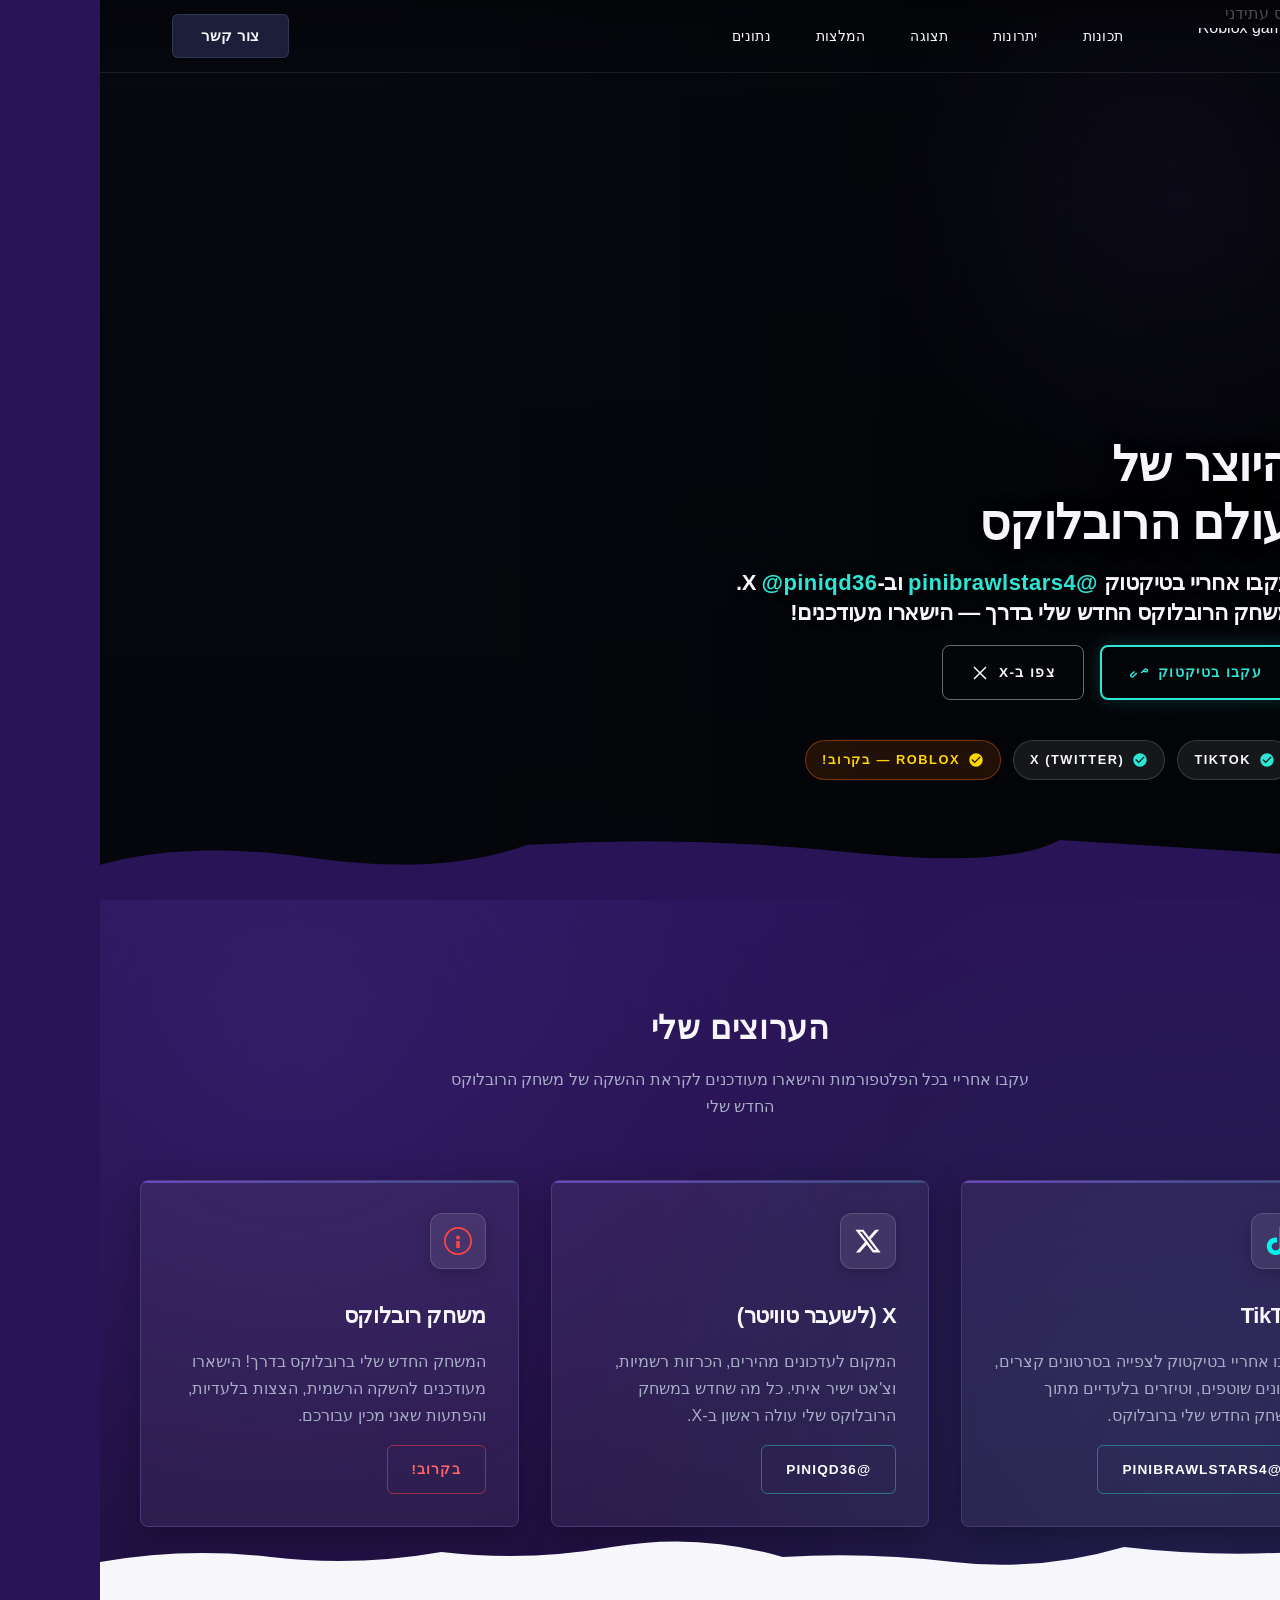
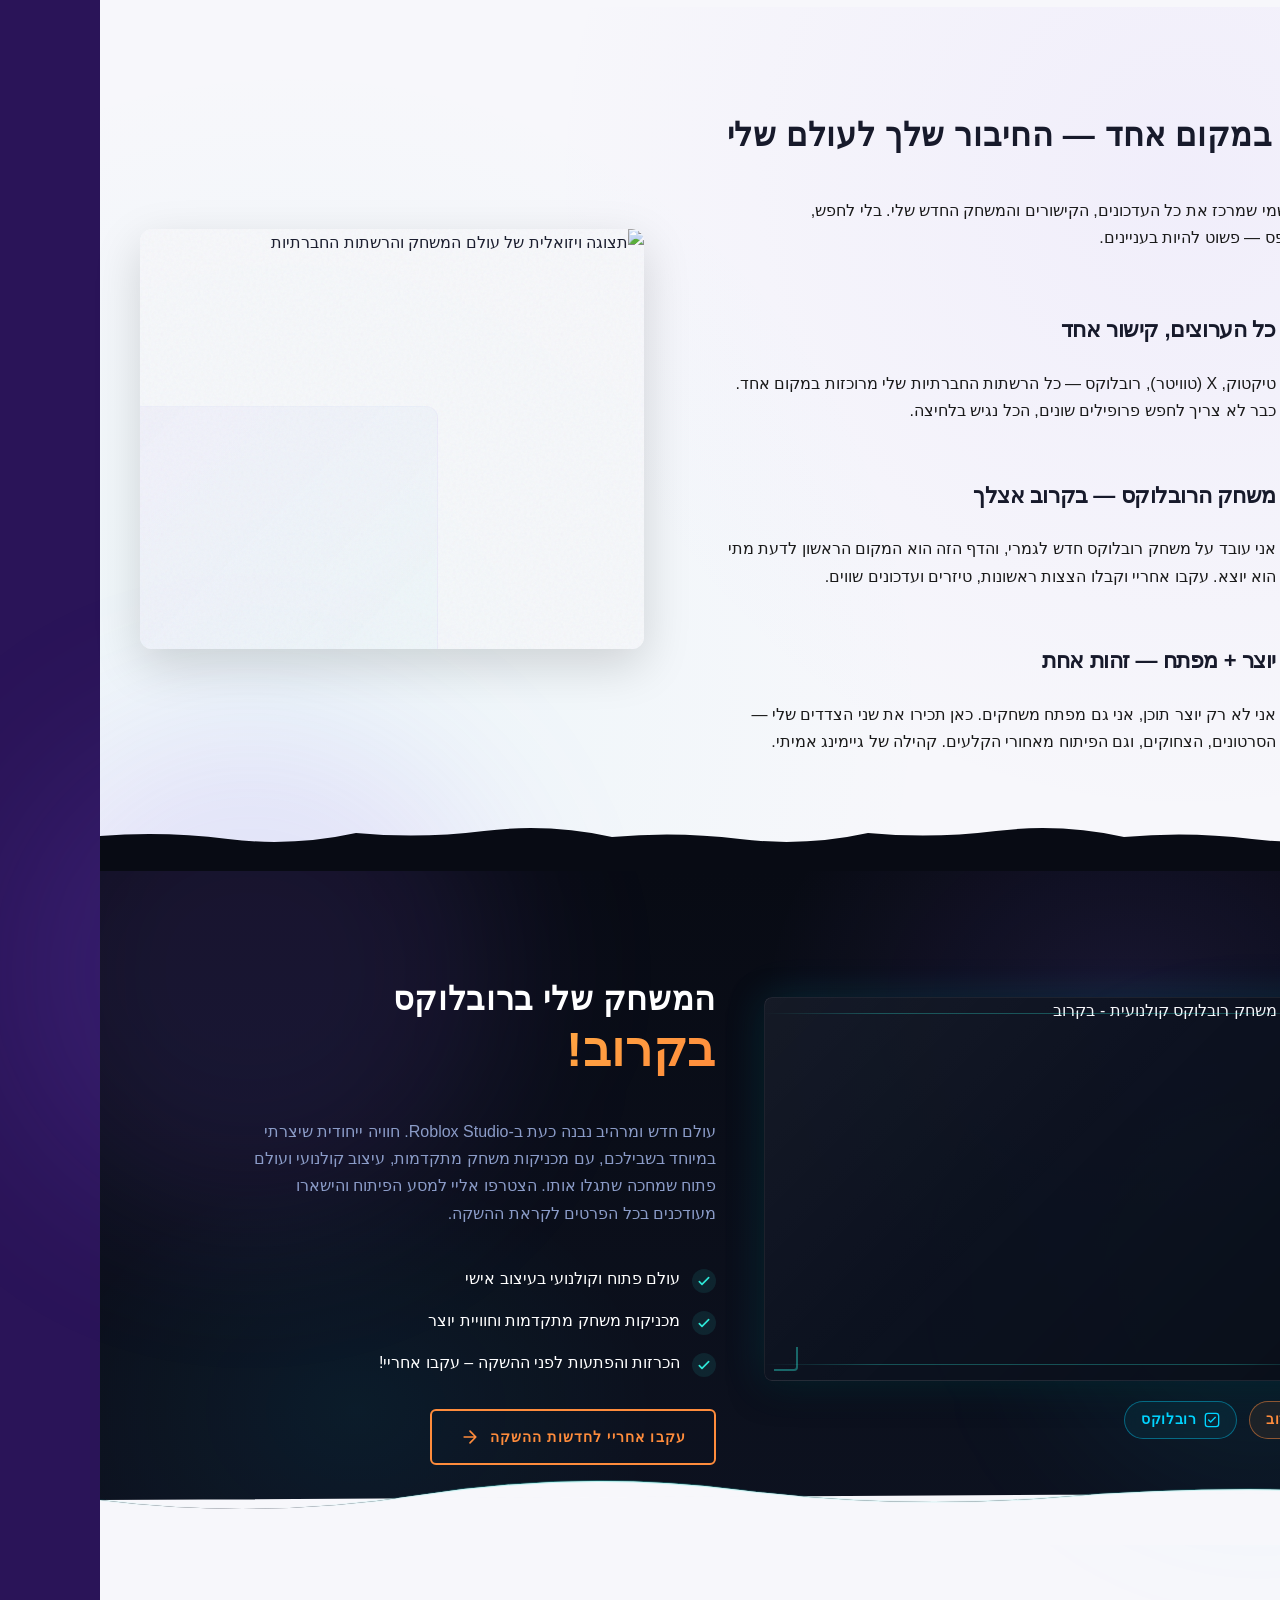
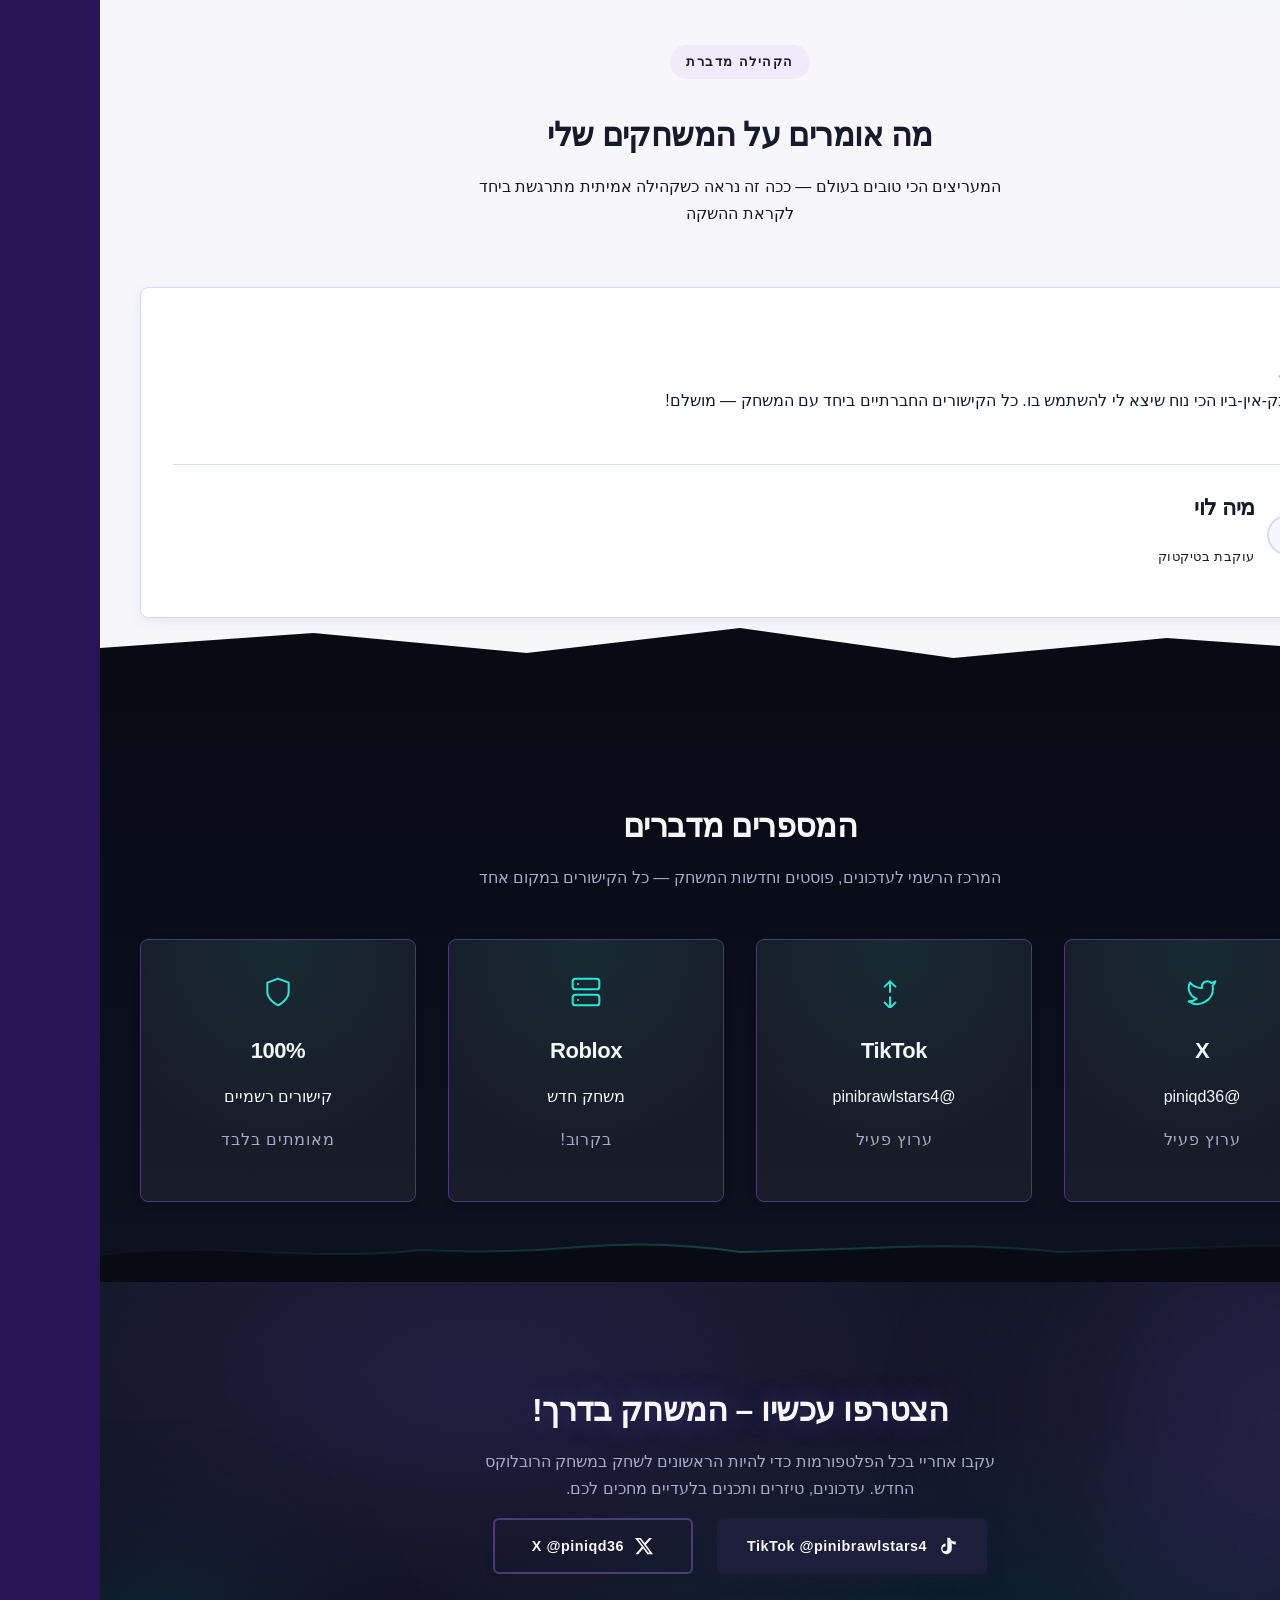
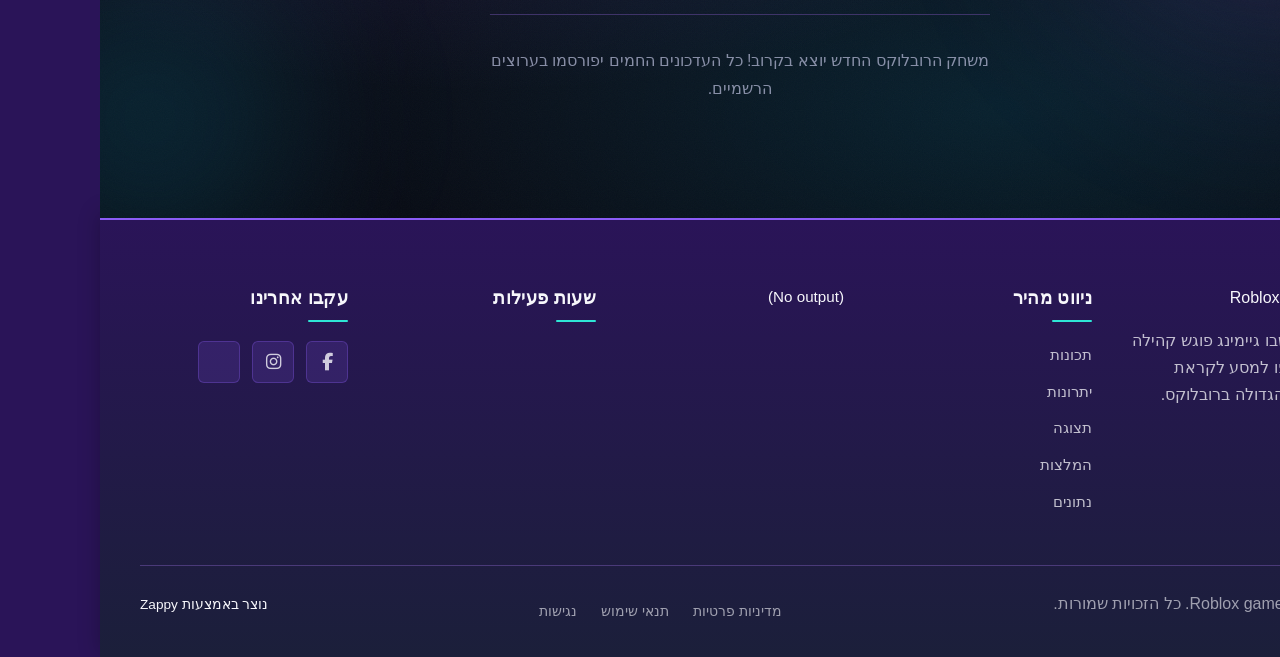
==== commit aadb9cc5: "Incremental sync: 1 page(s) — update_section" ====
--- a/public/index.html
+++ b/public/index.html
@@ -1 +1 @@
-<!doctype html><html dir="rtl" lang="he"><head><meta charset="UTF-8"><meta content="width=device-width,initial-scale=1" name="viewport"><meta content="index, follow" name="robots"><title>גלה את משחק הרובלוקס הבא שלך — Roblox game</title><meta content="יוצר תוכן ומפתח רובלוקס מביא לך הצצה ראשונה למשחק החדש. עקוב אחריי בטיקטוק ובטוויטר והישאר מעודכן בכל הפיתוחים. היכנס עכשיו לקהילה!" name="description"><meta content="משחקי רובלוקס, יוצר תוכן גיימינג, רובלוקס ישראלי, קישורים חברתיים, מפתח רובלוקס" name="keywords"><link href="/assets/favicon.ico" rel="icon" type="image/x-icon"><link href="/assets/favicon-16x16.png" rel="icon" type="image/png" sizes="16x16"><link href="/assets/favicon-32x32.png" rel="icon" type="image/png" sizes="32x32"><link href="/assets/favicon-48x48.png" rel="icon" type="image/png" sizes="48x48"><link href="/assets/favicon-192x192.png" rel="icon" type="image/png" sizes="192x192"><link href="/assets/favicon-512x512.png" rel="icon" type="image/png" sizes="512x512"><link href="/assets/apple-touch-icon.png" rel="apple-touch-icon"><script>!function(){"use strict";var t="38b5581c-c266-401a-a283-157dec6d0e82",e="https://api.zappy5.com/api/analytics/track",a=18e5,n=2592e6,o=!0,i=!0,r=!0;var s=function(){var e="zappy_visitor_"+t,a=null;try{if(a=localStorage.getItem(e)){var o=JSON.parse(a),i=Date.now();if(i-o.created<n)return o.lastSeen=i,localStorage.setItem(e,JSON.stringify(o)),o.id}}catch(t){console.warn("Zappy Analytics: LocalStorage not available")}var r="zv_"+Date.now()+"_"+Math.random().toString(36).substr(2,9);try{localStorage.setItem(e,JSON.stringify({id:r,created:Date.now(),lastSeen:Date.now()}))}catch(t){}return r}(),c=function(){var e="zappy_session_"+t,n=null;try{if(n=sessionStorage.getItem(e)){var o=JSON.parse(n),i=Date.now();if(i-o.timestamp<a)return o.timestamp=i,sessionStorage.setItem(e,JSON.stringify(o)),o.id}}catch(t){console.warn("Zappy Analytics: SessionStorage not available")}var r="zs_"+Date.now()+"_"+Math.random().toString(36).substr(2,9);try{sessionStorage.setItem(e,JSON.stringify({id:r,timestamp:Date.now()}))}catch(t){}return r}();function l(a,n){n=n||{};var o={website_id:t,event_type:a,page_path:window.location.pathname,referrer:document.referrer||"direct",visitor_id:s,session_id:c,metadata:n};if(navigator.sendBeacon){var i=new Blob([JSON.stringify(o)],{type:"application/json"});navigator.sendBeacon(e,i)}else fetch(e,{method:"POST",headers:{"Content-Type":"application/json"},body:JSON.stringify(o),keepalive:!0}).catch(function(t){console.warn("Zappy Analytics: Failed to track event",t)})}o&&l("pageview",{title:document.title,url:window.location.href}),i&&document.addEventListener("click",function(t){var e=t.target;if("BUTTON"===e.tagName||e.closest("button")){var a="BUTTON"===e.tagName?e:e.closest("button");l("click",{element:"button",text:a.textContent.trim().substring(0,100),id:a.id||null,class:a.className||null})}else if("A"===e.tagName||e.closest("a")){var n="A"===e.tagName?e:e.closest("a");l("navigation",{element:"link",text:n.textContent.trim().substring(0,100),href:n.href,external:n.hostname!==window.location.hostname})}},!0),r&&document.addEventListener("submit",function(t){var e=t.target;l("form_submit",{form_id:e.id||null,form_name:e.name||null,form_action:e.action||null,form_method:e.method||"GET"})},!0);var d=Date.now();window.addEventListener("beforeunload",function(){l("page_unload",{time_on_page:Math.floor((Date.now()-d)/1e3),page_path:window.location.pathname})}),window.zappyAnalytics={track:l,getVisitorId:function(){return s},getSessionId:function(){return c}}}()</script><meta content="גלה את משחק הרובלוקס הבא שלך — Roblox game" property="og:title"><meta content="יוצר תוכן ומפתח רובלוקס מביא לך הצצה ראשונה למשחק החדש. עקוב אחריי בטיקטוק ובטוויטר והישאר מעודכן בכל הפיתוחים. היכנס עכשיו לקהילה!" property="og:description"><meta content="summary_large_image" name="twitter:card"><meta content="גלה את משחק הרובלוקס הבא שלך — Roblox game" name="twitter:title"><meta content="יוצר תוכן ומפתח רובלוקס מביא לך הצצה ראשונה למשחק החדש. עקוב אחריי בטיקטוק ובטוויטר והישאר מעודכן בכל הפיתוחים. היכנס עכשיו לקהילה!" name="twitter:description"><meta content="website" property="og:type"><meta content="he_IL" property="og:locale"><link href="https://cdnjs.cloudflare.com/ajax/libs/font-awesome/6.4.0/css/all.min.css" rel="stylesheet"><style>.skip-link{position:absolute;top:0;left:0;transform:translateY(-200%);padding:12px 18px;background:var(--bg-dark,#1a1a1a);color:var(--text-light,#fff);font-weight:600;border-radius:0 0 8px 0;z-index:10000}.skip-link:focus{transform:none;outline:2px solid var(--ring,#fff);outline-offset:2px}:focus-visible{outline:2px solid var(--ring,currentColor);outline-offset:3px}</style><link href="/assets/favicon.ico" rel="icon" type="image/x-icon"><link href="/assets/favicon-16x16.png" rel="icon" type="image/png" sizes="16x16"><link href="/assets/favicon-32x32.png" rel="icon" type="image/png" sizes="32x32"><link href="/assets/favicon-48x48.png" rel="icon" type="image/png" sizes="48x48"><link href="/assets/favicon-192x192.png" rel="icon" type="image/png" sizes="192x192"><link href="/assets/favicon-512x512.png" rel="icon" type="image/png" sizes="512x512"><link href="/assets/apple-touch-icon.png" rel="apple-touch-icon"><link href="https://cdn.jsdelivr.net/npm/vanilla-cookieconsent@3/dist/cookieconsent.css" rel="stylesheet"><script src="https://cdn.jsdelivr.net/npm/vanilla-cookieconsent@3/dist/cookieconsent.umd.js"></script><script src="https://cdn.jsdelivr.net/gh/mickidum/acc_toolbar/acctoolbar/acctoolbar.min.js"></script><link href="/styles.css" rel="stylesheet"><script>window.ZAPPY_WEBSITE_ID="38b5581c-c266-401a-a283-157dec6d0e82",window.ZAPPY_API_BASE="https://api.zappy5.com"</script><style id="zappy-dropdown-submenu-styles">#navMenu li:has(.sub-menu),.nav-menu li:has(.sub-menu),.navbar li:has(.sub-menu),nav li:has(.sub-menu){position:relative}#navMenu .sub-menu,.nav-menu .sub-menu,.navbar .sub-menu,nav .sub-menu{display:block!important;position:absolute!important;top:100%;left:0;min-width:220px;background:#fff;border-radius:8px;box-shadow:0 8px 25px rgba(0,0,0,.15);padding:8px 0;opacity:0;visibility:hidden;transform:translateY(10px);transition:all .3s ease;z-index:1000;list-style:none;pointer-events:none}#navMenu li:hover>.sub-menu,.nav-menu li:hover>.sub-menu,.navbar li:hover>.sub-menu,nav li:hover>.sub-menu{opacity:1!important;visibility:visible!important;transform:translateY(0)!important;pointer-events:auto!important}.sub-menu li{list-style:none;margin:0;padding:0}.sub-menu a{display:block!important;padding:10px 16px!important;color:var(--text-dark,#333)!important;font-weight:500;text-decoration:none;white-space:nowrap;transition:background-color .2s}.sub-menu .zappy-nav-child>a{padding-left:28px!important;font-size:.9em!important;opacity:.85!important}[dir=rtl] .sub-menu .zappy-nav-child>a,html[lang=ar] .sub-menu .zappy-nav-child>a,html[lang=he] .sub-menu .zappy-nav-child>a{padding-left:10px!important;padding-right:28px!important}.sub-menu .zappy-nav-parent>a{font-weight:600!important}.sub-menu a:hover{background-color:#f5f5f5}[dir=rtl] .nav-menu .sub-menu,[dir=rtl] .navbar .sub-menu,[dir=rtl] nav .sub-menu,html[lang=ar] .nav-menu .sub-menu,html[lang=ar] .navbar .sub-menu,html[lang=ar] nav .sub-menu,html[lang=he] .nav-menu .sub-menu,html[lang=he] .navbar .sub-menu,html[lang=he] nav .sub-menu{left:auto!important;right:0!important}.sub-menu:empty,.sub-menu:not(:has(li)):not(:has(> a)),.sub-menu:not(:has(li:not(.zappy-hidden-menu-item))):not(:has(> a)){display:none!important;opacity:0!important;visibility:hidden!important;pointer-events:none!important}li:has(.menu-group-title):hover>.sub-menu{opacity:1!important;visibility:visible!important;transform:translateY(0)!important;pointer-events:auto!important}#navMenu>li>.menu-group-title,.nav-menu>li>.menu-group-title{display:inline-block;padding:.5rem 1rem;cursor:default;user-select:none}@media (max-width:768px){#navMenu .sub-menu,.nav-menu .sub-menu,.navbar .sub-menu,nav .sub-menu{position:static!important;transform:none!important;box-shadow:none!important;background:0 0!important;max-height:0;overflow:hidden;opacity:0;visibility:hidden;transition:max-height .3s ease,opacity .3s ease;padding:0!important;border-radius:0!important}#navMenu .sub-menu.mobile-expanded,.nav-menu .sub-menu.mobile-expanded,.navbar .sub-menu.mobile-expanded{max-height:none!important;overflow-y:visible!important;opacity:1!important;visibility:visible!important;padding:8px 0 8px 16px!important}[dir=rtl] .sub-menu.mobile-expanded,html[lang=he] .sub-menu.mobile-expanded{padding:8px 16px 8px 0!important}#navMenu li:hover>.sub-menu,.nav-menu li:hover>.sub-menu,.navbar li:hover>.sub-menu,nav li:hover>.sub-menu{opacity:0;visibility:hidden;pointer-events:none}#navMenu li>.sub-menu.mobile-expanded,.nav-menu li>.sub-menu.mobile-expanded,.navbar li>.sub-menu.mobile-expanded,nav li>.sub-menu.mobile-expanded{opacity:1!important;visibility:visible!important;pointer-events:auto!important}#navMenu li:has(.sub-menu),.nav-menu li:has(.sub-menu),.navbar li:has(.sub-menu),nav li:has(.sub-menu){display:flex!important;flex-wrap:wrap!important;align-items:center!important;position:relative!important;min-height:44px!important}#navMenu li:has(.sub-menu)>a,.nav-menu li:has(.sub-menu)>a,.navbar li:has(.sub-menu)>a,nav li:has(.sub-menu)>a{flex:1!important;min-width:0!important}#navMenu li:has(.sub-menu)>.menu-group-title,.nav-menu li:has(.sub-menu)>.menu-group-title,.navbar li:has(.sub-menu)>.menu-group-title,nav li:has(.sub-menu)>.menu-group-title{flex:1!important;min-width:0!important;padding:0!important;line-height:inherit!important}#navMenu li:has(.sub-menu)>.sub-menu,.nav-menu li:has(.sub-menu)>.sub-menu,.navbar li:has(.sub-menu)>.sub-menu,nav li:has(.sub-menu)>.sub-menu{flex-basis:100%!important;width:100%!important}#navMenu li:has(.sub-menu)>a [class*=arrow],#navMenu li:has(.sub-menu)>a [class*=chevron],.nav-menu li:has(.sub-menu)>a .fa-angle-down,.nav-menu li:has(.sub-menu)>a .fa-chevron-down,.nav-menu li:has(.sub-menu)>a [class*=arrow],.nav-menu li:has(.sub-menu)>a [class*=chevron],nav li:has(.sub-menu)>a [class*=arrow],nav li:has(.sub-menu)>a [class*=chevron]{display:none!important;visibility:hidden!important}.mobile-submenu-toggle{display:flex!important;align-items:center!important;justify-content:center!important;width:44px!important;height:auto!important;background:0 0!important;border:none!important;cursor:pointer!important;color:var(--text-light)!important;position:static!important;flex-shrink:0!important;align-self:stretch!important;z-index:2!important;padding:0!important;margin:0!important}.mobile-submenu-toggle::after{content:''!important;width:0!important;height:0!important;border-left:6px solid transparent!important;border-right:6px solid transparent!important;border-top:7px solid currentColor!important;transition:transform .3s ease!important}.mobile-submenu-toggle.expanded::after{transform:rotate(180deg)!important}.sub-menu a{padding:10px 0!important;display:block!important;color:var(--text-light)!important;white-space:normal!important}.sub-menu .zappy-nav-child>a{padding-left:28px!important;font-size:.9em!important;opacity:.85!important}[dir=rtl] .sub-menu .zappy-nav-child>a,html[lang=ar] .sub-menu .zappy-nav-child>a,html[lang=he] .sub-menu .zappy-nav-child>a{padding-left:0!important;padding-right:28px!important}.sub-menu .zappy-nav-parent>a{font-weight:600!important}#navMenu.active,.nav-menu.active{max-width:100vw!important;overflow-x:hidden!important;box-sizing:border-box!important}.navbar .sub-menu li a,.zappy-products-dropdown .sub-menu a,nav.navbar .sub-menu li a{color:var(--text-light)!important}}@media (min-width:769px){.mobile-submenu-toggle{display:none!important}}</style><style id="zappy-widget-visibility">html[dir=rtl] .whatsapp-float{right:20px!important;left:auto!important}html:not([dir]) .whatsapp-float,html[dir=ltr] .whatsapp-float{left:20px!important;right:auto!important}html[dir=rtl] #mic-access-tool-general-button,html[dir=rtl] #mic-init-access-tool #mic-access-tool-general-button,html[dir=rtl] #mic-init-access-tool .mic-access-tool-general-button,html[dir=rtl] ._access-icon,html[dir=rtl] .mic-access-tool-general-button{left:20px!important;right:auto!important}html:not([dir]) #mic-access-tool-general-button,html:not([dir]) #mic-init-access-tool #mic-access-tool-general-button,html:not([dir]) #mic-init-access-tool .mic-access-tool-general-button,html:not([dir]) ._access-icon,html:not([dir]) .mic-access-tool-general-button,html[dir=ltr] #mic-access-tool-general-button,html[dir=ltr] #mic-init-access-tool #mic-access-tool-general-button,html[dir=ltr] #mic-init-access-tool .mic-access-tool-general-button,html[dir=ltr] ._access-icon,html[dir=ltr] .mic-access-tool-general-button{right:20px!important;left:auto!important}@media (max-width:768px){.whatsapp-float{display:flex!important}}@media (min-width:769px){.whatsapp-float{display:flex!important}}@media (max-width:768px){#mic-access-tool-general-button,#mic-init-access-tool #mic-access-tool-general-button,#mic-init-access-tool .mic-access-tool-general-button,._access-icon,.mic-access-tool-general-button{display:flex!important;visibility:visible!important;opacity:1!important;pointer-events:auto!important}#mic-access-tool-box.opened-mic-access-tool,#mic-init-access-tool #mic-access-tool-box.opened-mic-access-tool,.mic-access-tool-box.opened-mic-access-tool{visibility:visible!important;opacity:1!important;pointer-events:auto!important}}@media (min-width:769px){#mic-access-tool-general-button,#mic-init-access-tool #mic-access-tool-general-button,#mic-init-access-tool .mic-access-tool-general-button,._access-icon,.mic-access-tool-general-button{display:flex!important;visibility:visible!important;opacity:1!important;pointer-events:auto!important}#mic-access-tool-box.opened-mic-access-tool,#mic-init-access-tool #mic-access-tool-box.opened-mic-access-tool,.mic-access-tool-box.opened-mic-access-tool{visibility:visible!important;opacity:1!important;pointer-events:auto!important}}</style></head><body><a href="#main" class="skip-link">דלג לתוכן הראשי</a><nav class="navbar" dir="rtl"><button aria-label="Menu" class="mobile-toggle" id="mobileToggle"><svg viewBox="0 0 24 24" fill="none" height="24" width="24" class="hamburger-icon"><path d="M3 12h18M3 6h18M3 18h18" stroke="currentColor" stroke-width="2" stroke-linecap="round"></path></svg> <svg viewBox="0 0 24 24" fill="none" height="24" width="24" class="close-icon" style="display:none"><path d="M18 6L6 18M6 6l12 12" stroke="currentColor" stroke-width="2" stroke-linecap="round"></path></svg></button> <button aria-label="Call" class="phone-header-btn" data-phone="[business_phone]"><svg viewBox="0 0 24 24" fill="currentColor" height="20" width="20"><path d="M22 16.92v3a2 2 0 0 1-2.18 2 19.79 19.79 0 0 1-8.63-3.07 19.5 19.5 0 0 1-6-6 19.79 19.79 0 0 1-3.07-8.67A2 2 0 0 1 4.11 2h3a2 2 0 0 1 2 1.72 12.84 12.84 0 0 0 .7 2.81 2 2 0 0 1-.45 2.11L8.09 9.91a16 16 0 0 0 6 6l1.27-1.27a2 2 0 0 1 2.11-.45 12.84 12.84 0 0 0 2.81.7A2 2 0 0 1 22 16.92z"></path></svg></button><div class="nav-container"><div class="nav-right-group"><div class="nav-brand"><a href="/" class="logo-link"><img alt="Roblox game" src="/assets/site-----image-1.webp" class="logo"></a></div><ul class="nav-menu" id="navMenu"><li><a href="#features">תכונות</a></li><li><a href="#benefits">יתרונות</a></li><li><a href="#showcase">תצוגה</a></li><li><a href="#testimonials">המלצות</a></li><li><a href="#stats">נתונים</a></li><li class="mobile-contact-link nav-cta-mobile-item"><a href="#cta" class="nav-cta-btn">צור קשר</a></li></ul></div><div class="nav-cta-container"><a href="#cta" class="nav-cta-btn">צור קשר</a></div></div></nav><script>window.addEventListener("load",function(){const e=document.querySelector(".navbar, nav, header");if(!e)return void console.log("[Navbar] Navbar element not found");let t=document.getElementById("mobileToggle")||document.querySelector(".mobile-toggle")||document.querySelector(".hamburger")||document.querySelector(".hamburger-menu")||document.querySelector(".menu-toggle")||document.querySelector(".burger-menu")||document.querySelector('[aria-label="Menu"]')||document.querySelector('[aria-label="תפריט"]');const o=document.querySelector(".phone-header-btn"),n=window.getComputedStyle(e);let r=n.backgroundColor;if(console.log("[Navbar] Initial navbar background:",r),"transparent"===r||"rgba(0, 0, 0, 0)"===r||r.startsWith("rgba")&&r.includes(", 0)")){const e=n.backgroundImage;if(e&&"none"!==e)console.log("[Navbar] Navbar has background image/gradient, using dark text"),r="rgb(240, 240, 240)";else{const e=window.getComputedStyle(document.body).backgroundColor;console.log("[Navbar] Navbar transparent, using body background:",e),r=e}}const a=r.match(/\d+/g);if(a&&a.length>=3){const e=(.299*parseInt(a[0])+.587*parseInt(a[1])+.114*parseInt(a[2]))/255;console.log("[Navbar] Mobile button colors preserved from Claude CSS (luminance:",e.toFixed(2)+")");const n=document.createElement("style");n.id="zappy-mobile-nav-fix";document.documentElement.lang;document.documentElement.dir,n.textContent='\n        /* Hide mobile buttons on desktop, show only on mobile */\n        @media (min-width: 769px) {\n          .mobile-toggle,\n          .phone-header-btn {\n            display: none !important;\n          }\n        }\n        \n        /* Show and position mobile buttons correctly on mobile */\n        @media (max-width: 768px) {\n          .navbar,\n          nav.navbar {\n            min-height: 70px !important;\n          }\n\n          .mobile-toggle,\n          .phone-header-btn {\n            position: absolute !important;\n            top: 0 !important;\n            bottom: 0 !important;\n            margin-top: auto !important;\n            margin-bottom: auto !important;\n            transform: none !important;\n            z-index: 1001 !important;\n            display: flex !important;\n            align-items: center !important;\n            justify-content: center !important;\n            width: 36px !important;\n            height: 36px !important;\n            border-radius: 50% !important;\n            border: none !important;\n            cursor: pointer !important;\n            padding: 6px !important;\n            background: none !important;\n            color: var(--nav-text, var(--text-light)) !important;\n            touch-action: manipulation !important;\n            -webkit-tap-highlight-color: transparent !important;\n          }\n\n          html[data-zappy-site-type="ecommerce"] .phone-header-btn,\n          body[data-zappy-site-type="ecommerce"] .phone-header-btn,\n          html[data-zappy-site-type="ecommerce"] header .phone-header-btn,\n          html[data-zappy-site-type="ecommerce"] nav .phone-header-btn {\n            display: none !important;\n            visibility: hidden !important;\n            width: 0 !important;\n            height: 0 !important;\n            min-width: 0 !important;\n            overflow: hidden !important;\n          }\n          \n          /* LTR positioning (default): hamburger LEFT, phone RIGHT */\n          html:not([dir="rtl"]):not([lang="he"]):not([lang="ar"]) .mobile-toggle,\n          html[dir="ltr"] .mobile-toggle {\n            left: 12px !important;\n            right: auto !important;\n          }\n          html:not([dir="rtl"]):not([lang="he"]):not([lang="ar"]) .phone-header-btn,\n          html[dir="ltr"] .phone-header-btn {\n            right: 12px !important;\n            left: auto !important;\n          }\n          \n          /* RTL positioning: hamburger RIGHT, phone LEFT */\n          html[dir="rtl"] .mobile-toggle,\n          html[lang="he"] .mobile-toggle,\n          html[lang="ar"] .mobile-toggle {\n            right: 12px !important;\n            left: auto !important;\n          }\n          html[dir="rtl"] .phone-header-btn,\n          html[lang="he"] .phone-header-btn,\n          html[lang="ar"] .phone-header-btn {\n            left: 12px !important;\n            right: auto !important;\n          }\n          \n          /* CRITICAL: Ensure nav-container has min-height on mobile */\n          /* All children are positioned absolutely/fixed on mobile, so height:auto collapses to 0 */\n          .nav-container {\n            min-height: 70px !important;\n            position: relative !important;\n          }\n          \n          /* Ensure SVG icons are properly sized and inherit color */\n          .mobile-toggle svg,\n          .phone-header-btn svg {\n            width: 24px !important;\n            height: 24px !important;\n            /* Don\'t force display - let JavaScript control hamburger/close toggle */\n          }\n          \n          /* Reset nav-cta-container on mobile - remove desktop box-shadow/padding */\n          /* that creates a visible ghost box when CTA button is hidden */\n          .nav-cta-container {\n            box-shadow: none !important;\n            padding: 0 !important;\n          }\n          \n          /* Hide nav-cta-container entirely on mobile when there\'s no lang-switcher */\n          /* (only the CTA button is inside, and it\'s hidden on mobile) */\n          .nav-cta-container:not(:has(.lang-switcher)) {\n            display: none !important;\n          }\n          \n          /* CRITICAL: Prevent hero image fade gradient from bleeding over headline text */\n          /* The .image-fade-gradient has bottom: -30px (extends below parent) */\n          /* On mobile stacked layout, this overlaps the h1 text below the image */\n          .hero-image-column {\n            overflow: hidden !important;\n          }\n          .image-fade-gradient {\n            bottom: 0 !important;\n          }\n          \n          /* Hide desktop language switcher on mobile - hamburger menu handles it */\n          /* High specificity to override stored CSS */\n          .lang-switcher,\n          .nav-cta-container .lang-switcher,\n          .nav-container .lang-switcher,\n          .navbar .lang-switcher,\n          .navbar .nav-cta-container .lang-switcher {\n            display: none !important;\n          }\n        }\n      ';const r=document.getElementById("zappy-mobile-nav-fix");r&&r.remove(),document.head.appendChild(n),console.log("[Navbar] Critical CSS injected for mobile nav positioning");const i=window.innerWidth<=768;if(t){const e=t.querySelector(".hamburger-icon"),o=t.querySelector(".close-icon");e&&(e.style.setProperty("width","24px","important"),e.style.setProperty("height","24px","important"),e.style.setProperty("display","block","important")),o&&(o.style.setProperty("width","24px","important"),o.style.setProperty("height","24px","important"),o.style.setProperty("display","none","important")),i?(t.style.setProperty("position","absolute","important"),t.style.setProperty("top","0","important"),t.style.setProperty("bottom","0","important"),t.style.setProperty("margin-top","auto","important"),t.style.setProperty("margin-bottom","auto","important"),t.style.setProperty("transform","none","important"),t.style.setProperty("z-index","1001","important"),t.style.removeProperty("left"),t.style.removeProperty("right"),console.log("[Navbar] Mobile toggle positioning applied (mobile viewport)")):(t.style.removeProperty("position"),t.style.removeProperty("top"),t.style.removeProperty("transform"),t.style.removeProperty("z-index"),t.style.removeProperty("left"),t.style.removeProperty("right"),console.log("[Navbar] Desktop viewport - cleared mobile toggle inline positioning"))}if(o){const e=o.querySelector("svg");e&&(e.style.width="24px",e.style.height="24px",e.setAttribute("width","24"),e.setAttribute("height","24")),i?(o.style.setProperty("position","absolute","important"),o.style.setProperty("top","0","important"),o.style.setProperty("bottom","0","important"),o.style.setProperty("margin-top","auto","important"),o.style.setProperty("margin-bottom","auto","important"),o.style.setProperty("transform","none","important"),o.style.setProperty("z-index","1001","important"),o.style.removeProperty("left"),o.style.removeProperty("right"),console.log("[Navbar] Phone button positioning applied (mobile viewport)")):(o.style.removeProperty("position"),o.style.removeProperty("top"),o.style.removeProperty("transform"),o.style.removeProperty("z-index"),o.style.removeProperty("left"),o.style.removeProperty("right"),console.log("[Navbar] Desktop viewport - cleared phone button inline positioning"))}}else console.log("[Navbar] Could not parse background color:",r);t=document.getElementById("mobileToggle")||document.querySelector(".mobile-toggle")||document.querySelector(".hamburger")||document.querySelector(".hamburger-menu")||document.querySelector(".menu-toggle")||document.querySelector(".burger-menu")||document.querySelector('[aria-label="Menu"]')||document.querySelector('[aria-label="תפריט"]');const i=document.getElementById("navMenu")||document.querySelector(".nav-menu")||document.querySelector(".nav-links")||document.querySelector("nav ul:not(.submenu)");if(!t||!i)return void console.log("[Navbar] Mobile toggle or menu not found:",{toggle:!!t,menu:!!i});i.id||(i.id="navMenu"),console.log("[Navbar] Initializing mobile menu...");const l=t.cloneNode(!0);t.parentNode.replaceChild(l,t);var s=0;function p(e){var t=Date.now();t-s<300||(s=t,function(e){e.preventDefault(),e.stopPropagation();const t=l.querySelector(".hamburger-icon"),o=l.querySelector(".close-icon");i.classList.contains("active")?(i.classList.remove("active"),t&&t.style.setProperty("display","block","important"),o&&o.style.setProperty("display","none","important"),document.body.style.overflow="",document.body.classList.remove("menu-open"),console.log("[Navbar] Menu closed")):(i.classList.add("active"),t&&t.style.setProperty("display","none","important"),o&&o.style.setProperty("display","block","important"),document.body.style.overflow="hidden",document.body.classList.add("menu-open"),console.log("[Navbar] Menu opened"))}(e))}l.addEventListener("click",p),l.addEventListener("touchend",p),document.addEventListener("keydown",function(e){if(("Escape"===e.key||"Esc"===e.key)&&i.classList.contains("active")){const e=l.querySelector(".hamburger-icon"),t=l.querySelector(".close-icon");i.classList.remove("active"),e&&e.style.setProperty("display","block","important"),t&&t.style.setProperty("display","none","important"),document.body.style.overflow="",document.body.classList.remove("menu-open"),console.log("[Navbar] Menu closed (Escape)")}}),i.querySelectorAll("a").forEach(function(e){e.addEventListener("click",function(){if("#"===this.getAttribute("href"))return;const e=l.querySelector(".hamburger-icon"),t=l.querySelector(".close-icon");i.classList.remove("active"),e&&e.style.setProperty("display","block","important"),t&&t.style.setProperty("display","none","important"),document.body.style.overflow="",document.body.classList.remove("menu-open"),console.log("[Navbar] Menu closed (link clicked)")})});var m=i.querySelectorAll(".dropdown-toggle");m.forEach(function(e){e.addEventListener("click",function(e){e.preventDefault(),e.stopPropagation();var t=this.closest(".nav-dropdown");t&&(t.parentNode.querySelectorAll(".nav-dropdown.open").forEach(function(e){e!==t&&e.classList.remove("open")}),t.classList.toggle("open"),console.log("[Navbar] Dropdown toggled:",t.classList.contains("open")?"open":"closed"))})}),document.addEventListener("click",function(e){e.target.closest(".nav-dropdown")||document.querySelectorAll(".nav-dropdown.open").forEach(function(e){e.classList.remove("open")})}),console.log("[Navbar] Dropdown handlers initialized for "+m.length+" dropdowns"),o&&o.addEventListener("click",function(){const e=document.querySelectorAll('a[href^="tel:"]'),t=e.length>0?e[0].getAttribute("href").replace("tel:",""):"[business_phone]";window.location.href="tel:"+t,console.log("[Navbar] Phone button clicked")}),console.log("[Navbar] Mobile menu initialized successfully")})</script><main id="main"><section class="index-hero-section" data-band-index="0" data-layout-spec="בית-hero" id="hero" data-hero-type="fullscreen-scrim"><div class="index-hero-section__bg-layer"><img alt="יקום רובלוקס עתידני" src="/assets/site-index-hero-image-1.webp" data-context="A cinematic Roblox-inspired futuristic world: deep indigo-to-violet gradient sky with glowing neon terrain, floating geometric crystals, subtle pixel-noise texture, motion-blur streaks, and a social-media-meets-metaverse atmosphere. No text or logos in the image." data-placeholder="index-hero-image-1" height="600" loading="eager" width="1200" class="index-hero-section__bg-img" data-hero-bg="true" fetchpriority="high"></div><div class="index-hero-section__scrim" aria-hidden="true"></div><div class="index-hero-section__motif-neon-grid" aria-hidden="true"></div><div class="index-hero-section__motif-purple-orb" aria-hidden="true"></div><div class="index-hero-section__overlay"><div class="index-hero-section__text-group"><h1 class="index-hero-section__title">היוצר של<br>עולם הרובלוקס</h1><h3 class="index-hero-section__subtitle">עקבו אחריי בטיקטוק <span class="index-hero-section__handle">@pinibrawlstars4</span> וב-X <span class="index-hero-section__handle">@piniqd36</span>. משחק הרובלוקס החדש שלי בדרך — הישארו מעודכנים!</h3><div class="index-hero-section__cta-group"><a href="https://www.tiktok.com/@pinibrawlstars4?_r=1&amp;_t=ZS-97du53bTCu8" class="index-hero-section__btn index-hero-section__btn--primary" target="_blank" rel="noopener noreferrer"><span>עקבו בטיקטוק</span> <svg viewBox="0 0 24 24" fill="none" data-element-type="icon" data-icon-type="svg" height="18" width="18" stroke="currentColor" stroke-width="2"><path d="M9 12l-4.586 4.586a2 2 0 01-2.828-2.828L6.172 10"></path><path d="M15 12l4.586-4.586a2 2 0 012.828 2.828L17.828 10"></path></svg> </a><a href="https://x.com/piniqd36?s=11" class="index-hero-section__btn index-hero-section__btn--secondary" target="_blank" rel="noopener noreferrer"><span>צפו ב-X</span> <svg viewBox="0 0 24 24" fill="none" data-element-type="icon" data-icon-type="svg" height="18" width="18" stroke="currentColor" stroke-width="2"><path d="M4 4l16 16M4 20L20 4"></path></svg></a></div><div class="index-hero-section__badges"><span class="index-hero-section__badge"><svg viewBox="0 0 24 24" fill="currentColor" data-element-type="icon" data-icon-type="svg" height="16" width="16"><path d="M12 2C6.48 2 2 6.48 2 12s4.48 10 10 10 10-4.48 10-10S17.52 2 12 2zm-2 15l-5-5 1.41-1.41L10 14.17l7.59-7.59L19 8l-9 9z"></path></svg> <span>TikTok</span> </span><span class="index-hero-section__badge"><svg viewBox="0 0 24 24" fill="currentColor" data-element-type="icon" data-icon-type="svg" height="16" width="16"><path d="M12 2C6.48 2 2 6.48 2 12s4.48 10 10 10 10-4.48 10-10S17.52 2 12 2zm-2 15l-5-5 1.41-1.41L10 14.17l7.59-7.59L19 8l-9 9z"></path></svg> <span>X (Twitter)</span> </span><span class="index-hero-section__badge index-hero-section__badge--coming-soon"><svg viewBox="0 0 24 24" fill="currentColor" data-element-type="icon" data-icon-type="svg" height="16" width="16"><path d="M12 2C6.48 2 2 6.48 2 12s4.48 10 10 10 10-4.48 10-10S17.52 2 12 2zm-2 15l-5-5 1.41-1.41L10 14.17l7.59-7.59L19 8l-9 9z"></path></svg> <span>Roblox — בקרוב!</span></span></div></div></div><div class="index-hero-section__divider-wrapper" aria-hidden="true"><svg viewBox="0 0 1200 80" xmlns="http://www.w3.org/2000/svg" aria-hidden="true" data-no-icon-edit="true" preserveAspectRatio="none"><defs><linearGradient id="nebulaFade" x1="0%" x2="100%" y1="0%" y2="0%"><stop offset="0%" stop-color="var(--bg-dark)" stop-opacity="0.95"></stop><stop offset="100%" stop-color="var(--bg-dark)" stop-opacity="1"></stop></linearGradient></defs><path d="M0,80 L0,45 Q80,20 200,38 T400,25 Q550,15 700,32 T900,20 Q1050,30 1200,40 L1200,80 Z" fill="var(--bg-dark)"></path></svg></div></section><section class="index-features-section" data-band-index="1" data-layout-spec="בית-features" id="features"><div class="features-container"><div class="features-intro"><h2>הערוצים שלי</h2><p>עקבו אחריי בכל הפלטפורמות והישארו מעודכנים לקראת ההשקה של משחק הרובלוקס החדש שלי</p></div><div class="features-grid"><article class="feature-card"><div class="card-badge-wrapper"><div class="card-badge tiktok-badge"><svg viewBox="0 0 24 24" fill="currentColor" data-element-type="icon" data-icon-type="svg" xmlns="http://www.w3.org/2000/svg"><path d="M12.525.02c1.31-.02 2.61-.01 3.91-.02.08 1.53.63 3.09 1.75 4.17 1.12 1.11 2.7 1.62 4.24 1.79v4.03c-1.44-.05-2.89-.35-4.2-.97-.57-.26-1.1-.59-1.62-.93-.01 2.92.01 5.84-.02 8.75-.08 1.4-.54 2.79-1.35 3.94-1.31 1.92-3.58 3.17-5.91 3.21-1.43.08-2.86-.31-4.08-1.03-2.02-1.19-3.44-3.37-3.65-5.71-.02-.5-.03-1-.01-1.49.18-1.9 1.12-3.72 2.58-4.96 1.66-1.44 3.98-2.13 6.15-1.72.02 1.48-.04 2.96-.04 4.44-.99-.32-2.15-.23-3.02.37-.63.41-1.11 1.04-1.36 1.75-.21.51-.15 1.07-.14 1.61.24 1.64 1.82 3.02 3.5 2.87 1.12-.01 2.19-.66 2.77-1.61.19-.33.4-.67.41-1.06.1-1.79.06-3.57.07-5.36.01-4.03-.01-8.05.02-12.07z"></path></svg></div></div><h3>TikTok</h3><p>עקבו אחריי בטיקטוק לצפייה בסרטונים קצרים, עדכונים שוטפים, וטיזרים בלעדיים מתוך המשחק החדש שלי ברובלוקס.</p><a href="https://www.tiktok.com/@pinibrawlstars4" class="card-cta" target="_blank" rel="noopener noreferrer">@pinibrawlstars4</a></article><article class="feature-card"><div class="card-badge-wrapper"><div class="card-badge x-badge"><svg viewBox="0 0 24 24" fill="currentColor" data-element-type="icon" data-icon-type="svg" xmlns="http://www.w3.org/2000/svg"><path d="M18.244 2.25h3.308l-7.227 8.26 8.502 11.24H16.17l-5.214-6.817L4.99 21.75H1.68l7.73-8.835L1.254 2.25H8.08l4.713 6.231zm-1.161 17.52h1.833L7.084 4.126H5.117z"></path></svg></div></div><h3>X (לשעבר טוויטר)</h3><p>המקום לעדכונים מהירים, הכרזות רשמיות, וצ'אט ישיר איתי. כל מה שחדש במשחק הרובלוקס שלי עולה ראשון ב-X.</p><a href="https://x.com/piniqd36" class="card-cta" target="_blank" rel="noopener noreferrer">@piniqd36</a></article><article class="feature-card"><div class="card-badge-wrapper"><div class="card-badge roblox-badge"><svg viewBox="0 0 24 24" fill="currentColor" data-element-type="icon" data-icon-type="svg" xmlns="http://www.w3.org/2000/svg"><path d="M12 0C5.373 0 0 5.373 0 12s5.373 12 12 12 12-5.373 12-12S18.627 0 12 0zm0 22.5C6.21 22.5 1.5 17.79 1.5 12S6.21 1.5 12 1.5 22.5 6.21 22.5 12 17.79 22.5 12 22.5zm-1.5-15h3v3h-3v-3zm0 4.5h3v6h-3v-6z"></path></svg></div></div><h3>משחק רובלוקס</h3><p>המשחק החדש שלי ברובלוקס בדרך! הישארו מעודכנים להשקה הרשמית, הצצות בלעדיות, והפתעות שאני מכין עבורכם.</p><span class="card-cta coming-soon">בקרוב!</span></article></div></div><div class="index-features-divider-wrapper"><svg viewBox="0 0 1200 80" xmlns="http://www.w3.org/2000/svg" aria-hidden="true" data-no-icon-edit="true" preserveAspectRatio="none"><defs><linearGradient id="ripGradient" x1="0%" x2="0%" y1="0%" y2="100%"><stop offset="0%" stop-color="#2A1458" stop-opacity="1"></stop><stop offset="100%" stop-color="#2A1458" stop-opacity="0"></stop></linearGradient></defs><path d="M0,80 L0,35 Q80,20 160,30 T320,25 Q400,35 480,20 T640,30 Q720,25 800,35 T960,20 Q1040,30 1120,25 T1200,35 L1200,80 Z" fill="var(--bg-light)"></path><path d="M0,80 L0,50 Q100,40 200,55 T400,45 Q500,55 600,40 T800,50 Q900,45 1000,55 T1200,50 L1200,80 Z" fill="var(--bg-light)"></path></svg></div></section><section class="index-benefits-section" data-band-index="2" data-layout-spec="בית-benefits" id="benefits"><div class="index-benefits-section__container"><div class="index-benefits-section__content"><h2 class="index-benefits-section__title">הכל במקום אחד — החיבור שלך לעולם שלי</h2><p class="index-benefits-section__subtitle" style="color:#1A1A1A !important">הדף הרשמי שמרכז את כל העדכונים, הקישורים והמשחק החדש שלי. בלי לחפש, בלי לפספס — פשוט להיות בעניינים.</p><div class="index-benefits-section__values"><div class="index-benefits-section__value-item"><div class="index-benefits-section__value-icon-wrapper"><svg viewBox="0 0 24 24" fill="none" data-element-type="icon" data-icon-type="svg" xmlns="http://www.w3.org/2000/svg" class="index-benefits-section__value-icon"><path d="M18 8C19.6569 8 21 6.65685 21 5C21 3.34315 19.6569 2 18 2C16.3431 2 15 3.34315 15 5C15 6.65685 16.3431 8 18 8Z" stroke="currentColor" stroke-width="1.5" stroke-linecap="round" stroke-linejoin="round"></path><path d="M6 15C7.65685 15 9 13.6569 9 12C9 10.3431 7.65685 9 6 9C4.34315 9 3 10.3431 3 12C3 13.6569 4.34315 15 6 15Z" stroke="currentColor" stroke-width="1.5" stroke-linecap="round" stroke-linejoin="round"></path><path d="M18 22C19.6569 22 21 20.6569 21 19C21 17.3431 19.6569 16 18 16C16.3431 16 15 17.3431 15 19C15 20.6569 16.3431 22 18 22Z" stroke="currentColor" stroke-width="1.5" stroke-linecap="round" stroke-linejoin="round"></path><path d="M8.59 13.51L15.42 17.49" stroke="currentColor" stroke-width="1.5" stroke-linecap="round" stroke-linejoin="round"></path><path d="M15.41 6.51L8.59 10.49" stroke="currentColor" stroke-width="1.5" stroke-linecap="round" stroke-linejoin="round"></path></svg></div><div class="index-benefits-section__value-text"><h3 class="index-benefits-section__value-title">כל הערוצים, קישור אחד</h3><p class="index-benefits-section__value-desc" style="color:#1A1A1A !important">טיקטוק, X (טוויטר), רובלוקס — כל הרשתות החברתיות שלי מרוכזות במקום אחד. כבר לא צריך לחפש פרופילים שונים, הכל נגיש בלחיצה.</p></div></div><div class="index-benefits-section__value-item"><div class="index-benefits-section__value-icon-wrapper"><svg viewBox="0 0 24 24" fill="none" data-element-type="icon" data-icon-type="svg" xmlns="http://www.w3.org/2000/svg" class="index-benefits-section__value-icon"><path d="M21 12V19C21 20.1046 20.1046 21 19 21H5C3.89543 21 3 20.1046 3 19V5C3 3.89543 3.89543 3 5 3H12" stroke="currentColor" stroke-width="1.5" stroke-linecap="round" stroke-linejoin="round"></path><path d="M16 3H21V8" stroke="currentColor" stroke-width="1.5" stroke-linecap="round" stroke-linejoin="round"></path><path d="M21 3L12 12" stroke="currentColor" stroke-width="1.5" stroke-linecap="round" stroke-linejoin="round"></path></svg></div><div class="index-benefits-section__value-text"><h3 class="index-benefits-section__value-title">משחק הרובלוקס — בקרוב אצלך</h3><p class="index-benefits-section__value-desc" style="color:#1A1A1A !important">אני עובד על משחק רובלוקס חדש לגמרי, והדף הזה הוא המקום הראשון לדעת מתי הוא יוצא. עקבו אחריי וקבלו הצצות ראשונות, טיזרים ועדכונים שווים.</p></div></div><div class="index-benefits-section__value-item"><div class="index-benefits-section__value-icon-wrapper"><svg viewBox="0 0 24 24" fill="none" data-element-type="icon" data-icon-type="svg" xmlns="http://www.w3.org/2000/svg" class="index-benefits-section__value-icon"><path d="M12 22C17.5228 22 22 17.5228 22 12C22 6.47715 17.5228 2 12 2C6.47715 2 2 6.47715 2 12C2 17.5228 6.47715 22 12 22Z" stroke="currentColor" stroke-width="1.5" stroke-linecap="round" stroke-linejoin="round"></path><path d="M12 6V12L16 14" stroke="currentColor" stroke-width="1.5" stroke-linecap="round" stroke-linejoin="round"></path><path d="M8 2.5V6" stroke="currentColor" stroke-width="1.5" stroke-linecap="round" stroke-linejoin="round"></path><path d="M16 2.5V6" stroke="currentColor" stroke-width="1.5" stroke-linecap="round" stroke-linejoin="round"></path></svg></div><div class="index-benefits-section__value-text"><h3 class="index-benefits-section__value-title">יוצר + מפתח — זהות אחת</h3><p class="index-benefits-section__value-desc" style="color:#1A1A1A !important">אני לא רק יוצר תוכן, אני גם מפתח משחקים. כאן תכירו את שני הצדדים שלי — הסרטונים, הצחוקים, וגם הפיתוח מאחורי הקלעים. קהילה של גיימינג אמיתי.</p></div></div></div></div><div class="index-benefits-section__media"><div class="index-benefits-section__media-tile"><img alt="תצוגה ויזואלית של עולם המשחק והרשתות החברתיות" src="/assets/site-index-benefits-image-1.webp" data-context="A stylized abstract collage blending a Roblox game environment texture with neon social-media pulse lines and soft violet-to-aqua gradient mesh. The composition feels like a premium game launch poster with a tech-gaming aesthetic, rounded corners, subtle noise overlay, and a clean floating backplate peeking from the bottom-right corner at about 30% visibility." data-placeholder="index-benefits-image-1" height="400" loading="lazy" width="600" decoding="async"><div class="index-benefits-section__media-backplate"></div></div></div></div><div class="index-benefits-section__divider-wrapper"><svg viewBox="0 0 1200 80" xmlns="http://www.w3.org/2000/svg" aria-hidden="true" data-no-icon-edit="true" preserveAspectRatio="none"><path d="M0,80 L0,45 Q60,40 120,48 T240,42 Q300,48 360,40 T480,46 Q540,40 600,48 T720,42 Q780,48 840,40 T960,46 Q1020,40 1080,48 T1200,42 L1200,80 Z" fill="#080B14"></path></svg></div></section><section class="index-showcase-section" data-band-index="3" data-layout-spec="בית-showcase" id="showcase" dir="rtl"><div class="index-showcase-section__container"><div class="index-showcase-section__grid"><div class="index-showcase-section__media"><div class="index-showcase-section__image-wrapper"><img alt="סביבת משחק רובלוקס קולנועית - בקרוב" src="/assets/site-index-showcase-image-1.webp" data-context="Cinematic Roblox game environment teaser with dramatic sunset-orange neon lighting, glossy reflective floor, floating geometric game structures, and a foggy atmospheric glow. The scene should look like a high-end game reveal poster screenshot with dark cinematic paneling and subtle HUD-inspired decorative lines." data-placeholder="index-showcase-image-1" height="400" loading="lazy" width="600" decoding="async"><div class="index-showcase-section__frame" aria-hidden="true"></div><div class="index-showcase-section__hud-lines" aria-hidden="true"><span class="index-showcase-section__hud-line index-showcase-section__hud-line--top"></span> <span class="index-showcase-section__hud-line index-showcase-section__hud-line--bottom"></span> <span class="index-showcase-section__hud-corner index-showcase-section__hud-corner--tl"></span> <span class="index-showcase-section__hud-corner index-showcase-section__hud-corner--br"></span></div></div><div class="index-showcase-section__chips"><span class="index-showcase-section__chip index-showcase-section__chip--status"><span class="index-showcase-section__chip-dot"></span> בקרוב </span><span class="index-showcase-section__chip index-showcase-section__chip--platform"><svg viewBox="0 0 24 24" fill="none" data-element-type="icon" data-icon-type="svg" xmlns="http://www.w3.org/2000/svg" class="index-showcase-section__chip-icon" aria-hidden="true"><rect height="20" rx="4" width="20" x="2" y="2" stroke="currentColor" stroke-width="2"></rect><path d="M7 12L10 15L17 8" stroke="currentColor" stroke-width="2" stroke-linecap="round" stroke-linejoin="round"></path></svg> רובלוקס</span></div></div><div class="index-showcase-section__content"><h2 class="index-showcase-section__title">המשחק שלי ברובלוקס <span class="index-showcase-section__title-accent">בקרוב!</span></h2><p class="index-showcase-section__description">עולם חדש ומרהיב נבנה כעת ב-Roblox Studio. חוויה ייחודית שיצרתי במיוחד בשבילכם, עם מכניקות משחק מתקדמות, עיצוב קולנועי ועולם פתוח שמחכה שתגלו אותו. הצטרפו אליי למסע הפיתוח והישארו מעודכנים בכל הפרטים לקראת ההשקה.</p><ul class="index-showcase-section__hype-list"><li class="index-showcase-section__hype-item"><span class="index-showcase-section__hype-marker" aria-hidden="true"><svg viewBox="0 0 24 24" fill="none" data-element-type="icon" data-icon-type="svg" xmlns="http://www.w3.org/2000/svg"><path d="M5 13L9 17L19 7" stroke="currentColor" stroke-width="2.5" stroke-linecap="round" stroke-linejoin="round"></path></svg> </span><span class="index-showcase-section__hype-text">עולם פתוח וקולנועי בעיצוב אישי</span></li><li class="index-showcase-section__hype-item"><span class="index-showcase-section__hype-marker" aria-hidden="true"><svg viewBox="0 0 24 24" fill="none" data-element-type="icon" data-icon-type="svg" xmlns="http://www.w3.org/2000/svg"><path d="M5 13L9 17L19 7" stroke="currentColor" stroke-width="2.5" stroke-linecap="round" stroke-linejoin="round"></path></svg> </span><span class="index-showcase-section__hype-text">מכניקות משחק מתקדמות וחוויית יוצר</span></li><li class="index-showcase-section__hype-item"><span class="index-showcase-section__hype-marker" aria-hidden="true"><svg viewBox="0 0 24 24" fill="none" data-element-type="icon" data-icon-type="svg" xmlns="http://www.w3.org/2000/svg"><path d="M5 13L9 17L19 7" stroke="currentColor" stroke-width="2.5" stroke-linecap="round" stroke-linejoin="round"></path></svg> </span><span class="index-showcase-section__hype-text">הכרזות והפתעות לפני ההשקה – עקבו אחריי!</span></li></ul><a href="#social-links" class="index-showcase-section__cta"><span>עקבו אחריי לחדשות ההשקה</span> <svg viewBox="0 0 24 24" fill="none" data-element-type="icon" data-icon-type="svg" xmlns="http://www.w3.org/2000/svg" class="index-showcase-section__cta-arrow" aria-hidden="true"><path d="M5 12H19M19 12L12 5M19 12L12 19" stroke="currentColor" stroke-width="2" stroke-linecap="round" stroke-linejoin="round"></path></svg></a></div></div></div><div class="index-showcase-section__divider-wrapper" aria-hidden="true"><svg viewBox="0 0 1200 80" xmlns="http://www.w3.org/2000/svg" aria-hidden="true" data-no-icon-edit="true" preserveAspectRatio="none"><defs><linearGradient id="index-showcase-horizon-glow" x1="0%" x2="0%" y1="0%" y2="100%"><stop offset="0%" stop-color="var(--accent)" stop-opacity="0.3"></stop><stop offset="100%" stop-color="var(--accent)" stop-opacity="0"></stop></linearGradient></defs><path d="M0,80 L0,35 Q150,55 300,30 T600,25 T900,32 T1200,28 L1200,80 Z" fill="var(--bg-light)"></path><path d="M0,35 Q150,55 300,30 T600,25 T900,32 T1200,28" stroke="url(#index-showcase-horizon-glow)" stroke-width="2" fill="var(--bg-light)"></path></svg></div><div class="index-showcase-section__glow-orb index-showcase-section__glow-orb--purple" aria-hidden="true"></div><div class="index-showcase-section__glow-orb index-showcase-section__glow-orb--cyan" aria-hidden="true"></div></section><section class="index-testimonials-section" data-band-index="4" data-layout-spec="בית-testimonials" id="testimonials"><div class="index-testimonials-section__container"><div class="index-testimonials-section__intro"><p class="zappy-editable"><span class="index-testimonials-section__tag" style="color:rgb(23, 26, 43) !important">הקהילה מדברת</span></p><h2 class="index-testimonials-section__title">מה אומרים על המשחקים שלי</h2><p class="index-testimonials-section__subtitle" style="color:#1A1A1A !important">המעריצים הכי טובים בעולם — ככה זה נראה כשקהילה אמיתית מתרגשת ביחד לקראת ההשקה</p></div><div class="index-testimonials-section__stack"><article class="index-testimonials-section__card index-testimonials-section__card--small"><div class="index-testimonials-section__card-body"><svg viewBox="0 0 24 24" fill="none" data-element-type="icon" data-icon-type="svg" xmlns="http://www.w3.org/2000/svg" class="index-testimonials-section__quote-icon" height="24" width="24"><path d="M3 21V11C3 9.93913 3.42143 8.92172 4.17157 8.17157C4.92172 7.42143 5.93913 7 7 7H17C18.0609 7 19.0783 7.42143 19.8284 8.17157C20.5786 8.92172 21 9.93913 21 11V21H3Z" stroke="currentColor" stroke-width="1.5" stroke-linecap="round" stroke-linejoin="round"></path></svg><blockquote class="index-testimonials-section__quote"><p>הלינק-אין-ביו הכי נוח שיצא לי להשתמש בו. כל הקישורים החברתיים ביחד עם המשחק — מושלם!</p></blockquote><div class="index-testimonials-section__author"><div class="index-testimonials-section__author-avatar"><img alt="מיה לוי" src="/assets/site-fan-avatar-2.webp" data-context="Teen girl gamer avatar with pink highlights and casual hoodie, profile picture style" data-placeholder="fan-avatar-2" height="40" loading="lazy" width="40" data-element-id="img-1782823694174-a23zstrl4" data-element-type="image"></div><div class="index-testimonials-section__author-info"><h3 class="index-testimonials-section__author-name">מיה לוי</h3><p class="zappy-editable"><span class="index-testimonials-section__author-role" style="color:#1A1A1A !important">עוקבת בטיקטוק</span></p></div></div></div></article><article class="index-testimonials-section__card index-testimonials-section__card--small"><div class="index-testimonials-section__card-body"><svg viewBox="0 0 24 24" fill="none" data-element-type="icon" data-icon-type="svg" xmlns="http://www.w3.org/2000/svg" class="index-testimonials-section__quote-icon" height="24" width="24"><path d="M3 21V11C3 9.93913 3.42143 8.92172 4.17157 8.17157C4.92172 7.42143 5.93913 7 7 7H17C18.0609 7 19.0783 7.42143 19.8284 8.17157C20.5786 8.92172 21 9.93913 21 11V21H3Z" stroke="currentColor" stroke-width="1.5" stroke-linecap="round" stroke-linejoin="round"></path></svg><blockquote class="index-testimonials-section__quote"><p>מחכה בקוצר רוח למשחק! העדכונים בטוויטר תמיד מעניינים ורואים שמשקיעים המון.</p></blockquote><div class="index-testimonials-section__author"><div class="index-testimonials-section__author-avatar"><img alt="יונתן כהן" src="/assets/site-fan-avatar-3.webp" data-context="Young male gamer avatar with blue LED glasses and dark hoodie, profile picture style" data-placeholder="fan-avatar-3" height="40" loading="lazy" width="40" data-element-id="img-1782823694175-3x3ul13n5" data-element-type="image"></div><div class="index-testimonials-section__author-info"><h3 class="index-testimonials-section__author-name">יונתן כהן</h3><p class="zappy-editable"><span class="index-testimonials-section__author-role" style="color:#1A1A1A !important">גיימר ויוצר תוכן</span></p></div></div></div></article></div></div><div class="index-testimonials-section__divider-wrapper"><svg viewBox="0 0 1200 80" xmlns="http://www.w3.org/2000/svg" aria-hidden="true" data-no-icon-edit="true" preserveAspectRatio="none"><path d="M0,80 L0,30 L200,15 L400,35 L600,10 L800,40 L1000,20 L1200,35 L1200,80 Z" fill="#080B14"></path></svg></div></section><section class="index-stats-section" data-band-index="5" data-layout-spec="בית-stats" id="stats"><div class="index-stats-section__container"><div class="index-stats-section__header"><h2 class="index-stats-section__title">המספרים מדברים</h2><p class="index-stats-section__subtitle">המרכז הרשמי לעדכונים, פוסטים וחדשות המשחק — כל הקישורים במקום אחד</p></div><div class="index-stats-section__grid"><div class="index-stats-section__tile"><div class="index-stats-section__tile-icon" aria-hidden="true"><svg viewBox="0 0 24 24" fill="none" data-element-type="icon" data-icon-type="svg" height="32" width="32" stroke="currentColor" stroke-width="1.5" stroke-linecap="round" stroke-linejoin="round"><path d="M22 4s-.7 2.1-2 3.4c1.6 10-9.4 17.3-18 11.6 2.2.1 4.4-.6 6-2C3 15.5.5 9.6 3 5c2.2 2.6 5.6 4.1 9 4-.9-4.2 4-6.6 7-3.8 1.1 0 3-1.2 3-1.2z"></path></svg></div><h3 class="index-stats-section__tile-value">X</h3><p class="index-stats-section__tile-label">@piniqd36</p><p class="index-stats-section__tile-meta">ערוץ פעיל</p></div><div class="index-stats-section__tile"><div class="index-stats-section__tile-icon" aria-hidden="true"><svg viewBox="0 0 24 24" fill="none" data-element-type="icon" data-icon-type="svg" height="32" width="32" stroke="currentColor" stroke-width="1.5" stroke-linecap="round" stroke-linejoin="round"><path d="M9 12V4m0 0L5 8m4-4 4 4m-4 8v8m0 0 4-4m-4 4-4-4"></path></svg></div><h3 class="index-stats-section__tile-value">TikTok</h3><p class="index-stats-section__tile-label">@pinibrawlstars4</p><p class="index-stats-section__tile-meta">ערוץ פעיל</p></div><div class="index-stats-section__tile"><div class="index-stats-section__tile-icon" aria-hidden="true"><svg viewBox="0 0 24 24" fill="none" data-element-type="icon" data-icon-type="svg" height="32" width="32" stroke="currentColor" stroke-width="1.5" stroke-linecap="round" stroke-linejoin="round"><rect height="8" rx="2" width="20" x="2" y="2" ry="2"></rect><rect height="8" rx="2" width="20" x="2" y="14" ry="2"></rect><line x1="6" x2="6.01" y1="6" y2="6"></line><line x1="6" x2="6.01" y1="18" y2="18"></line></svg></div><h3 class="index-stats-section__tile-value">Roblox</h3><p class="index-stats-section__tile-label">משחק חדש</p><p class="index-stats-section__tile-meta">בקרוב!</p></div><div class="index-stats-section__tile"><div class="index-stats-section__tile-icon" aria-hidden="true"><svg viewBox="0 0 24 24" fill="none" data-element-type="icon" data-icon-type="svg" height="32" width="32" stroke="currentColor" stroke-width="1.5" stroke-linecap="round" stroke-linejoin="round"><path d="M12 22s8-4 8-10V5l-8-3-8 3v7c0 6 8 10 8 10z"></path></svg></div><h3 class="index-stats-section__tile-value">100%</h3><p class="index-stats-section__tile-label">קישורים רשמיים</p><p class="index-stats-section__tile-meta">מאומתים בלבד</p></div></div></div><div class="index-stats-section__divider-wrapper"><svg viewBox="0 0 1200 80" xmlns="http://www.w3.org/2000/svg" aria-hidden="true" data-no-icon-edit="true" preserveAspectRatio="none"><defs><linearGradient id="index-stats-glow" x1="0%" x2="100%" y1="0%" y2="0%"><stop offset="0%" stop-color="rgba(46,230,214,0)"></stop><stop offset="50%" stop-color="rgba(46,230,214,0.25)"></stop><stop offset="100%" stop-color="rgba(46,230,214,0)"></stop></linearGradient></defs><path d="M0,80 L0,55 Q50,45 150,50 T300,48 Q375,52 450,45 T600,50 Q675,48 750,45 T900,50 Q975,48 1050,45 T1200,50 L1200,80 Z" fill="#080B14"></path><path d="M0,80 L0,55 Q50,45 150,50 T300,48 Q375,52 450,45 T600,50 Q675,48 750,45 T900,50 Q975,48 1050,45 T1200,50" stroke="url(#index-stats-glow)" stroke-width="2" fill="#080B14"></path></svg></div></section><section class="index-cta-section" data-band-index="6" data-layout-spec="בית-cta" id="cta" dir="rtl"><div class="cta-glow cta-glow--purple" aria-hidden="true"></div><div class="cta-glow cta-glow--cyan" aria-hidden="true"></div><div class="cta-grain" aria-hidden="true"></div><div class="cta-container"><div class="cta-content"><h2 class="cta-heading">הצטרפו עכשיו – המשחק בדרך!</h2><p class="cta-description">עקבו אחריי בכל הפלטפורמות כדי להיות הראשונים לשחק במשחק הרובלוקס החדש. עדכונים, טיזרים ותכנים בלעדיים מחכים לכם.</p><div class="cta-buttons"><a href="https://www.tiktok.com/@pinibrawlstars4?_r=1&amp;_t=ZS-97du53bTCu8" class="cta-btn cta-btn--primary" target="_blank" rel="noopener noreferrer"><span class="cta-btn-icon"><svg viewBox="0 0 24 24" fill="currentColor" data-element-type="icon" data-icon-type="svg" xmlns="http://www.w3.org/2000/svg" height="20" width="20"><path d="M19.59 6.69a4.83 4.83 0 0 1-3.77-4.25V2h-3.45v13.89a2.89 2.89 0 0 1-2.88 2.5 2.89 2.89 0 0 1-2.89-2.89 2.89 2.89 0 0 1 2.89-2.89c.28 0 .54.04.79.1v-3.52a6.37 6.37 0 0 0-.79-.05A6.36 6.36 0 0 0 5 15.4a6.36 6.36 0 0 0 6.36 6.36 6.36 6.36 0 0 0 6.36-6.36V8.64a8.28 8.28 0 0 0 4.85 1.56V6.69c-.42 0-.83-.04-1.23-.11v.11h-1.75Z"></path></svg> </span><span>TikTok @pinibrawlstars4</span> </a><a href="https://x.com/piniqd36?s=11" class="cta-btn cta-btn--secondary" target="_blank" rel="noopener noreferrer"><span class="cta-btn-icon"><svg viewBox="0 0 24 24" fill="currentColor" data-element-type="icon" data-icon-type="svg" xmlns="http://www.w3.org/2000/svg" height="20" width="20"><path d="M18.244 2.25h3.308l-7.227 8.26 8.502 11.24H16.17l-5.214-6.817L4.99 21.75H1.68l7.73-8.835L1.254 2.25H8.08l4.713 6.231zm-1.161 17.52h1.833L7.084 4.126H5.117z"></path></svg> </span><span>X @piniqd36</span></a></div><p class="cta-closing">משחק הרובלוקס החדש יוצא בקרוב! כל העדכונים החמים יפורסמו בערוצים הרשמיים.</p></div></div></section></main><footer class="site-footer" dir="rtl"><div class="footer-container"><div class="footer-top"><div class="footer-col footer-brand-col"><img alt="Roblox game" src="/assets/roblox-game-gaming-social-media-logo.webp" class="logo" data-element-id="img-1782823905079-8d7hjgft4" data-element-type="image" data-zappy-footer-image="true"><p class="footer-tagline">המקום שבו גיימינג פוגש קהילה – הצטרפו למסע לקראת ההשקה הגדולה ברובלוקס.</p></div><div class="footer-col footer-links-col"><h4>ניווט מהיר</h4><ul><li><a href="#features">תכונות</a></li><li><a href="#benefits">יתרונות</a></li><li><a href="#showcase">תצוגה</a></li><li><a href="#testimonials">המלצות</a></li><li><a href="#stats">נתונים</a></li></ul></div><div class="footer-col footer-contact-col"><ul class="footer-contact"><li>(No output)</li></ul></div><div class="footer-col footer-hours-col"><h4>שעות פעילות</h4><ul class="footer-hours"><li><br></li></ul></div><div class="footer-col footer-social-col"><h4>עקבו אחרינו</h4><div class="footer-social"><a href="#" aria-label="Facebook" data-zappy-social-placeholder="true"><i class="fab fa-facebook-f"></i></a> <a href="#" aria-label="Instagram" data-zappy-social-placeholder="true"><i class="fab fa-instagram" data-element-id="icon-1782823905078-brrbeq6td" data-element-type="icon" data-icon-type="fontawesome"></i></a> <a href="#" aria-label="WhatsApp" data-zappy-social-placeholder="true"></a></div></div></div><div class="footer-bottom"><p class="footer-copyright">© 2026 Roblox game. כל הזכויות שמורות.</p><div class="footer-legal"><a href="/privacy">מדיניות פרטיות</a> <a href="/terms">תנאי שימוש</a> <a href="/accessibility">נגישות</a></div><p class="zappy-editable"><a href="https://zappy5.com" class="zappy-attribution" target="_blank">נוצר באמצעות Zappy</a></p></div></div></footer><a href="https://wa.me/[whatsapp_handle]" class="whatsapp-float" aria-label="WhatsApp"></a><div data-integration="accessibility:toolbar"></div><script src="/script.js"></script><script id="zappy-mobile-submenu-script">!function(){function e(){if(window.innerWidth>768)return document.querySelectorAll(".mobile-submenu-toggle").forEach(function(e){e.remove()}),void document.querySelectorAll(".sub-menu.mobile-expanded").forEach(function(e){e.classList.remove("mobile-expanded")});document.querySelectorAll(".nav-menu li:has(.sub-menu), nav li:has(.sub-menu), .navbar li:has(.sub-menu), #navMenu li:has(.sub-menu)").forEach(function(e){if(!e.querySelector(".mobile-submenu-toggle")){var t=e.querySelector(".sub-menu"),n=e.querySelector(":scope > a");if(t&&n){var o=document.createElement("button");o.className="mobile-submenu-toggle",o.setAttribute("aria-label","Toggle submenu"),o.setAttribute("type","button"),n.insertAdjacentElement("afterend",o),o.addEventListener("click",function(e){e.preventDefault(),e.stopPropagation(),document.querySelectorAll(".sub-menu.mobile-expanded").forEach(function(e){if(e!==t){e.classList.remove("mobile-expanded");var n=e.parentElement.querySelector(".mobile-submenu-toggle");n&&n.classList.remove("expanded")}}),t.classList.toggle("mobile-expanded"),o.classList.toggle("expanded")})}}})}var t;"loading"===document.readyState?document.addEventListener("DOMContentLoaded",e):e(),window.addEventListener("resize",function(){clearTimeout(t),t=setTimeout(e,250)});var n=new MutationObserver(function(t){t.forEach(function(t){if("attributes"===t.type){var n=t.target;n.classList&&(n.classList.contains("active")||n.classList.contains("open"))&&setTimeout(e,100)}})});setTimeout(function(){document.querySelectorAll(".mobile-menu, .nav-menu, #navMenu, nav").forEach(function(e){n.observe(e,{attributes:!0,attributeFilter:["class","style"]})})},500)}()</script><script id="zappy-navbar-scroll-effect">!function(){var e=document.querySelector("nav.navbar,.navbar:not(.zappy-catalog-menu)"),t=document.querySelector(".zappy-catalog-menu,#zappy-catalog-menu");if(e){var r="rgba(247,247,251,0.85)",o=getComputedStyle(document.documentElement),a=o.getPropertyValue("--text-dark").trim()||"#1a1a1a",s=(o.getPropertyValue("--text-light").trim(),a);e.style.transition="background 0.3s ease,backdrop-filter 0.3s ease,-webkit-backdrop-filter 0.3s ease,box-shadow 0.3s ease",t&&(t.style.transition="background 0.3s ease,backdrop-filter 0.3s ease,-webkit-backdrop-filter 0.3s ease");var n="a,.navbar-brand,.navbar-brand a,.dropdown-toggle,.mobile-toggle,.phone-header-btn,.mobile-hamburger-btn,.mobile-close-btn,.mobile-submenu-toggle,.nav-link",l=["cart-link","login-link","nav-search-toggle","search-toggle"];window.addEventListener("scroll",f,{passive:!0}),window.addEventListener("resize",f,{passive:!0}),f();var i=document.querySelector('section[class*="hero"],[data-hero-type],main:not(.courses-page-main)>section:first-child'),d=!1;if(i){var p=getComputedStyle(i),c=p.backgroundImage;if(c&&"none"!==c)if(-1!==c.indexOf("url(")){var b=p.backgroundColor.match(/\d+/g);d=!(b&&b.length>=3)||h(parseInt(b[0]),parseInt(b[1]),parseInt(b[2]))<.4}else if(-1!==c.indexOf("gradient")){var y=c.match(/rgba?\(\s*(\d+)\s*,\s*(\d+)\s*,\s*(\d+)/g);if(y&&y.length>0){for(var g=0,m=0;m<y.length;m++){var u=y[m].match(/\d+/g);g+=h(parseInt(u[0]),parseInt(u[1]),parseInt(u[2]))}d=g/y.length<.4}else d=!0}else d=!0;else{var k=p.backgroundColor.match(/\d+/g);k&&k.length>=3&&(d=h(parseInt(k[0]),parseInt(k[1]),parseInt(k[2]))<.4)}}d||(window.removeEventListener("scroll",f),window.removeEventListener("resize",f),e.classList.add("scrolled"),window.innerWidth>768&&(e.style.setProperty("--frosted-text",s),e.style.setProperty("background-image","none","important"),e.style.setProperty("background-color",r,"important"),e.style.backdropFilter="blur(12px)",e.style.webkitBackdropFilter="blur(12px)",e.style.boxShadow="0 2px 16px rgba(0,0,0,0.12)",w(e,s)),t&&(t.classList.add("scrolled"),window.innerWidth>768&&(t.style.setProperty("background",r,"important"),t.style.setProperty("backdrop-filter","blur(12px)","important"),t.style.setProperty("-webkit-backdrop-filter","blur(12px)","important"),w(t,s))),window._zappyNavNoDarkHero=!0)}function w(e,t){for(var r=e.querySelectorAll(n),o=0;o<r.length;o++){var a=!1;(r[o].closest(".sub-menu")||r[o].closest(".dropdown-menu"))&&(a=!0);for(var s=0;s<l.length;s++)if(r[o].classList.contains(l[s])){a=!0;break}a||r[o].style.setProperty("color",t,"important")}}function v(e){for(var t=e.querySelectorAll(n),r=0;r<t.length;r++)t[r].closest(".sub-menu")||t[r].closest(".dropdown-menu")||t[r].style.removeProperty("color")}function f(){if(!window._zappyNavNoDarkHero){if(window.innerWidth<=768)return e.classList.remove("scrolled"),v(e),void(t&&(t.classList.remove("scrolled"),v(t)));(window.scrollY||window.pageYOffset)>60?(e.classList.add("scrolled"),e.style.setProperty("background-color",r,"important"),e.style.setProperty("background-image","none","important"),e.style.setProperty("--frosted-text",s),e.style.backdropFilter="blur(12px)",e.style.webkitBackdropFilter="blur(12px)",e.style.boxShadow="0 2px 16px rgba(0,0,0,0.12)",w(e,s),t&&(t.classList.add("scrolled"),t.style.setProperty("background",r,"important"),t.style.setProperty("backdrop-filter","blur(12px)","important"),t.style.setProperty("-webkit-backdrop-filter","blur(12px)","important"),w(t,s))):(e.classList.remove("scrolled"),e.style.setProperty("background-color","transparent","important"),e.style.removeProperty("background-image"),e.style.removeProperty("--frosted-text"),e.style.backdropFilter="none",e.style.webkitBackdropFilter="none",e.style.boxShadow="none",v(e),t&&(t.classList.remove("scrolled"),t.style.setProperty("background","transparent","important"),t.style.setProperty("backdrop-filter","none","important"),t.style.setProperty("-webkit-backdrop-filter","none","important"),v(t)))}}function h(e,t,r){return t/=255,r/=255,.2126*(e=(e/=255)<=.03928?e/12.92:Math.pow((e+.055)/1.055,2.4))+.7152*(t=t<=.03928?t/12.92:Math.pow((t+.055)/1.055,2.4))+.0722*(r=r<=.03928?r/12.92:Math.pow((r+.055)/1.055,2.4))}}()</script></body></html>+<!doctype html><html dir="rtl" lang="he"><head><meta charset="UTF-8"><meta content="width=device-width,initial-scale=1" name="viewport"><meta content="index, follow" name="robots"><title>גלה את משחק הרובלוקס הבא שלך — Roblox game</title><meta content="יוצר תוכן ומפתח רובלוקס מביא לך הצצה ראשונה למשחק החדש. עקוב אחריי בטיקטוק ובטוויטר והישאר מעודכן בכל הפיתוחים. היכנס עכשיו לקהילה!" name="description"><meta content="משחקי רובלוקס, יוצר תוכן גיימינג, רובלוקס ישראלי, קישורים חברתיים, מפתח רובלוקס" name="keywords"><link href="/assets/favicon.ico" rel="icon" type="image/x-icon"><link href="/assets/favicon-16x16.png" rel="icon" type="image/png" sizes="16x16"><link href="/assets/favicon-32x32.png" rel="icon" type="image/png" sizes="32x32"><link href="/assets/favicon-48x48.png" rel="icon" type="image/png" sizes="48x48"><link href="/assets/favicon-192x192.png" rel="icon" type="image/png" sizes="192x192"><link href="/assets/favicon-512x512.png" rel="icon" type="image/png" sizes="512x512"><link href="/assets/apple-touch-icon.png" rel="apple-touch-icon"><script>!function(){"use strict";var t="38b5581c-c266-401a-a283-157dec6d0e82",e="https://api.zappy5.com/api/analytics/track",a=18e5,n=2592e6,o=!0,i=!0,r=!0;var s=function(){var e="zappy_visitor_"+t,a=null;try{if(a=localStorage.getItem(e)){var o=JSON.parse(a),i=Date.now();if(i-o.created<n)return o.lastSeen=i,localStorage.setItem(e,JSON.stringify(o)),o.id}}catch(t){console.warn("Zappy Analytics: LocalStorage not available")}var r="zv_"+Date.now()+"_"+Math.random().toString(36).substr(2,9);try{localStorage.setItem(e,JSON.stringify({id:r,created:Date.now(),lastSeen:Date.now()}))}catch(t){}return r}(),c=function(){var e="zappy_session_"+t,n=null;try{if(n=sessionStorage.getItem(e)){var o=JSON.parse(n),i=Date.now();if(i-o.timestamp<a)return o.timestamp=i,sessionStorage.setItem(e,JSON.stringify(o)),o.id}}catch(t){console.warn("Zappy Analytics: SessionStorage not available")}var r="zs_"+Date.now()+"_"+Math.random().toString(36).substr(2,9);try{sessionStorage.setItem(e,JSON.stringify({id:r,timestamp:Date.now()}))}catch(t){}return r}();function l(a,n){n=n||{};var o={website_id:t,event_type:a,page_path:window.location.pathname,referrer:document.referrer||"direct",visitor_id:s,session_id:c,metadata:n};if(navigator.sendBeacon){var i=new Blob([JSON.stringify(o)],{type:"application/json"});navigator.sendBeacon(e,i)}else fetch(e,{method:"POST",headers:{"Content-Type":"application/json"},body:JSON.stringify(o),keepalive:!0}).catch(function(t){console.warn("Zappy Analytics: Failed to track event",t)})}o&&l("pageview",{title:document.title,url:window.location.href}),i&&document.addEventListener("click",function(t){var e=t.target;if("BUTTON"===e.tagName||e.closest("button")){var a="BUTTON"===e.tagName?e:e.closest("button");l("click",{element:"button",text:a.textContent.trim().substring(0,100),id:a.id||null,class:a.className||null})}else if("A"===e.tagName||e.closest("a")){var n="A"===e.tagName?e:e.closest("a");l("navigation",{element:"link",text:n.textContent.trim().substring(0,100),href:n.href,external:n.hostname!==window.location.hostname})}},!0),r&&document.addEventListener("submit",function(t){var e=t.target;l("form_submit",{form_id:e.id||null,form_name:e.name||null,form_action:e.action||null,form_method:e.method||"GET"})},!0);var d=Date.now();window.addEventListener("beforeunload",function(){l("page_unload",{time_on_page:Math.floor((Date.now()-d)/1e3),page_path:window.location.pathname})}),window.zappyAnalytics={track:l,getVisitorId:function(){return s},getSessionId:function(){return c}}}()</script><meta content="גלה את משחק הרובלוקס הבא שלך — Roblox game" property="og:title"><meta content="יוצר תוכן ומפתח רובלוקס מביא לך הצצה ראשונה למשחק החדש. עקוב אחריי בטיקטוק ובטוויטר והישאר מעודכן בכל הפיתוחים. היכנס עכשיו לקהילה!" property="og:description"><meta content="summary_large_image" name="twitter:card"><meta content="גלה את משחק הרובלוקס הבא שלך — Roblox game" name="twitter:title"><meta content="יוצר תוכן ומפתח רובלוקס מביא לך הצצה ראשונה למשחק החדש. עקוב אחריי בטיקטוק ובטוויטר והישאר מעודכן בכל הפיתוחים. היכנס עכשיו לקהילה!" name="twitter:description"><meta content="website" property="og:type"><meta content="he_IL" property="og:locale"><link href="https://cdnjs.cloudflare.com/ajax/libs/font-awesome/6.4.0/css/all.min.css" rel="stylesheet"><style>.skip-link{position:absolute;top:0;left:0;transform:translateY(-200%);padding:12px 18px;background:var(--bg-dark,#1a1a1a);color:var(--text-light,#fff);font-weight:600;border-radius:0 0 8px 0;z-index:10000}.skip-link:focus{transform:none;outline:2px solid var(--ring,#fff);outline-offset:2px}:focus-visible{outline:2px solid var(--ring,currentColor);outline-offset:3px}</style><link href="/assets/favicon.ico" rel="icon" type="image/x-icon"><link href="/assets/favicon-16x16.png" rel="icon" type="image/png" sizes="16x16"><link href="/assets/favicon-32x32.png" rel="icon" type="image/png" sizes="32x32"><link href="/assets/favicon-48x48.png" rel="icon" type="image/png" sizes="48x48"><link href="/assets/favicon-192x192.png" rel="icon" type="image/png" sizes="192x192"><link href="/assets/favicon-512x512.png" rel="icon" type="image/png" sizes="512x512"><link href="/assets/apple-touch-icon.png" rel="apple-touch-icon"><link href="https://cdn.jsdelivr.net/npm/vanilla-cookieconsent@3/dist/cookieconsent.css" rel="stylesheet"><script src="https://cdn.jsdelivr.net/npm/vanilla-cookieconsent@3/dist/cookieconsent.umd.js"></script><script src="https://cdn.jsdelivr.net/gh/mickidum/acc_toolbar/acctoolbar/acctoolbar.min.js"></script><link href="/styles.css" rel="stylesheet"><script>window.ZAPPY_WEBSITE_ID="38b5581c-c266-401a-a283-157dec6d0e82",window.ZAPPY_API_BASE="https://api.zappy5.com"</script><style id="zappy-dropdown-submenu-styles">#navMenu li:has(.sub-menu),.nav-menu li:has(.sub-menu),.navbar li:has(.sub-menu),nav li:has(.sub-menu){position:relative}#navMenu .sub-menu,.nav-menu .sub-menu,.navbar .sub-menu,nav .sub-menu{display:block!important;position:absolute!important;top:100%;left:0;min-width:220px;background:#fff;border-radius:8px;box-shadow:0 8px 25px rgba(0,0,0,.15);padding:8px 0;opacity:0;visibility:hidden;transform:translateY(10px);transition:all .3s ease;z-index:1000;list-style:none;pointer-events:none}#navMenu li:hover>.sub-menu,.nav-menu li:hover>.sub-menu,.navbar li:hover>.sub-menu,nav li:hover>.sub-menu{opacity:1!important;visibility:visible!important;transform:translateY(0)!important;pointer-events:auto!important}.sub-menu li{list-style:none;margin:0;padding:0}.sub-menu a{display:block!important;padding:10px 16px!important;color:var(--text-dark,#333)!important;font-weight:500;text-decoration:none;white-space:nowrap;transition:background-color .2s}.sub-menu .zappy-nav-child>a{padding-left:28px!important;font-size:.9em!important;opacity:.85!important}[dir=rtl] .sub-menu .zappy-nav-child>a,html[lang=ar] .sub-menu .zappy-nav-child>a,html[lang=he] .sub-menu .zappy-nav-child>a{padding-left:10px!important;padding-right:28px!important}.sub-menu .zappy-nav-parent>a{font-weight:600!important}.sub-menu a:hover{background-color:#f5f5f5}[dir=rtl] .nav-menu .sub-menu,[dir=rtl] .navbar .sub-menu,[dir=rtl] nav .sub-menu,html[lang=ar] .nav-menu .sub-menu,html[lang=ar] .navbar .sub-menu,html[lang=ar] nav .sub-menu,html[lang=he] .nav-menu .sub-menu,html[lang=he] .navbar .sub-menu,html[lang=he] nav .sub-menu{left:auto!important;right:0!important}.sub-menu:empty,.sub-menu:not(:has(li)):not(:has(> a)),.sub-menu:not(:has(li:not(.zappy-hidden-menu-item))):not(:has(> a)){display:none!important;opacity:0!important;visibility:hidden!important;pointer-events:none!important}li:has(.menu-group-title):hover>.sub-menu{opacity:1!important;visibility:visible!important;transform:translateY(0)!important;pointer-events:auto!important}#navMenu>li>.menu-group-title,.nav-menu>li>.menu-group-title{display:inline-block;padding:.5rem 1rem;cursor:default;user-select:none}@media (max-width:768px){#navMenu .sub-menu,.nav-menu .sub-menu,.navbar .sub-menu,nav .sub-menu{position:static!important;transform:none!important;box-shadow:none!important;background:0 0!important;max-height:0;overflow:hidden;opacity:0;visibility:hidden;transition:max-height .3s ease,opacity .3s ease;padding:0!important;border-radius:0!important}#navMenu .sub-menu.mobile-expanded,.nav-menu .sub-menu.mobile-expanded,.navbar .sub-menu.mobile-expanded{max-height:none!important;overflow-y:visible!important;opacity:1!important;visibility:visible!important;padding:8px 0 8px 16px!important}[dir=rtl] .sub-menu.mobile-expanded,html[lang=he] .sub-menu.mobile-expanded{padding:8px 16px 8px 0!important}#navMenu li:hover>.sub-menu,.nav-menu li:hover>.sub-menu,.navbar li:hover>.sub-menu,nav li:hover>.sub-menu{opacity:0;visibility:hidden;pointer-events:none}#navMenu li>.sub-menu.mobile-expanded,.nav-menu li>.sub-menu.mobile-expanded,.navbar li>.sub-menu.mobile-expanded,nav li>.sub-menu.mobile-expanded{opacity:1!important;visibility:visible!important;pointer-events:auto!important}#navMenu li:has(.sub-menu),.nav-menu li:has(.sub-menu),.navbar li:has(.sub-menu),nav li:has(.sub-menu){display:flex!important;flex-wrap:wrap!important;align-items:center!important;position:relative!important;min-height:44px!important}#navMenu li:has(.sub-menu)>a,.nav-menu li:has(.sub-menu)>a,.navbar li:has(.sub-menu)>a,nav li:has(.sub-menu)>a{flex:1!important;min-width:0!important}#navMenu li:has(.sub-menu)>.menu-group-title,.nav-menu li:has(.sub-menu)>.menu-group-title,.navbar li:has(.sub-menu)>.menu-group-title,nav li:has(.sub-menu)>.menu-group-title{flex:1!important;min-width:0!important;padding:0!important;line-height:inherit!important}#navMenu li:has(.sub-menu)>.sub-menu,.nav-menu li:has(.sub-menu)>.sub-menu,.navbar li:has(.sub-menu)>.sub-menu,nav li:has(.sub-menu)>.sub-menu{flex-basis:100%!important;width:100%!important}#navMenu li:has(.sub-menu)>a [class*=arrow],#navMenu li:has(.sub-menu)>a [class*=chevron],.nav-menu li:has(.sub-menu)>a .fa-angle-down,.nav-menu li:has(.sub-menu)>a .fa-chevron-down,.nav-menu li:has(.sub-menu)>a [class*=arrow],.nav-menu li:has(.sub-menu)>a [class*=chevron],nav li:has(.sub-menu)>a [class*=arrow],nav li:has(.sub-menu)>a [class*=chevron]{display:none!important;visibility:hidden!important}.mobile-submenu-toggle{display:flex!important;align-items:center!important;justify-content:center!important;width:44px!important;height:auto!important;background:0 0!important;border:none!important;cursor:pointer!important;color:var(--text-light)!important;position:static!important;flex-shrink:0!important;align-self:stretch!important;z-index:2!important;padding:0!important;margin:0!important}.mobile-submenu-toggle::after{content:''!important;width:0!important;height:0!important;border-left:6px solid transparent!important;border-right:6px solid transparent!important;border-top:7px solid currentColor!important;transition:transform .3s ease!important}.mobile-submenu-toggle.expanded::after{transform:rotate(180deg)!important}.sub-menu a{padding:10px 0!important;display:block!important;color:var(--text-light)!important;white-space:normal!important}.sub-menu .zappy-nav-child>a{padding-left:28px!important;font-size:.9em!important;opacity:.85!important}[dir=rtl] .sub-menu .zappy-nav-child>a,html[lang=ar] .sub-menu .zappy-nav-child>a,html[lang=he] .sub-menu .zappy-nav-child>a{padding-left:0!important;padding-right:28px!important}.sub-menu .zappy-nav-parent>a{font-weight:600!important}#navMenu.active,.nav-menu.active{max-width:100vw!important;overflow-x:hidden!important;box-sizing:border-box!important}.navbar .sub-menu li a,.zappy-products-dropdown .sub-menu a,nav.navbar .sub-menu li a{color:var(--text-light)!important}}@media (min-width:769px){.mobile-submenu-toggle{display:none!important}}</style><style id="zappy-widget-visibility">html[dir=rtl] .whatsapp-float{right:20px!important;left:auto!important}html:not([dir]) .whatsapp-float,html[dir=ltr] .whatsapp-float{left:20px!important;right:auto!important}html[dir=rtl] #mic-access-tool-general-button,html[dir=rtl] #mic-init-access-tool #mic-access-tool-general-button,html[dir=rtl] #mic-init-access-tool .mic-access-tool-general-button,html[dir=rtl] ._access-icon,html[dir=rtl] .mic-access-tool-general-button{left:20px!important;right:auto!important}html:not([dir]) #mic-access-tool-general-button,html:not([dir]) #mic-init-access-tool #mic-access-tool-general-button,html:not([dir]) #mic-init-access-tool .mic-access-tool-general-button,html:not([dir]) ._access-icon,html:not([dir]) .mic-access-tool-general-button,html[dir=ltr] #mic-access-tool-general-button,html[dir=ltr] #mic-init-access-tool #mic-access-tool-general-button,html[dir=ltr] #mic-init-access-tool .mic-access-tool-general-button,html[dir=ltr] ._access-icon,html[dir=ltr] .mic-access-tool-general-button{right:20px!important;left:auto!important}@media (max-width:768px){.whatsapp-float{display:flex!important}}@media (min-width:769px){.whatsapp-float{display:flex!important}}@media (max-width:768px){#mic-access-tool-general-button,#mic-init-access-tool #mic-access-tool-general-button,#mic-init-access-tool .mic-access-tool-general-button,._access-icon,.mic-access-tool-general-button{display:flex!important;visibility:visible!important;opacity:1!important;pointer-events:auto!important}#mic-access-tool-box.opened-mic-access-tool,#mic-init-access-tool #mic-access-tool-box.opened-mic-access-tool,.mic-access-tool-box.opened-mic-access-tool{visibility:visible!important;opacity:1!important;pointer-events:auto!important}}@media (min-width:769px){#mic-access-tool-general-button,#mic-init-access-tool #mic-access-tool-general-button,#mic-init-access-tool .mic-access-tool-general-button,._access-icon,.mic-access-tool-general-button{display:flex!important;visibility:visible!important;opacity:1!important;pointer-events:auto!important}#mic-access-tool-box.opened-mic-access-tool,#mic-init-access-tool #mic-access-tool-box.opened-mic-access-tool,.mic-access-tool-box.opened-mic-access-tool{visibility:visible!important;opacity:1!important;pointer-events:auto!important}}</style></head><body><a href="#main" class="skip-link">דלג לתוכן הראשי</a><nav class="navbar" dir="rtl"><button aria-label="Menu" class="mobile-toggle" id="mobileToggle"><svg viewBox="0 0 24 24" fill="none" height="24" width="24" class="hamburger-icon"><path d="M3 12h18M3 6h18M3 18h18" stroke="currentColor" stroke-width="2" stroke-linecap="round"></path></svg> <svg viewBox="0 0 24 24" fill="none" height="24" width="24" class="close-icon" style="display:none"><path d="M18 6L6 18M6 6l12 12" stroke="currentColor" stroke-width="2" stroke-linecap="round"></path></svg></button> <button aria-label="Call" class="phone-header-btn" data-phone="[business_phone]"><svg viewBox="0 0 24 24" fill="currentColor" height="20" width="20"><path d="M22 16.92v3a2 2 0 0 1-2.18 2 19.79 19.79 0 0 1-8.63-3.07 19.5 19.5 0 0 1-6-6 19.79 19.79 0 0 1-3.07-8.67A2 2 0 0 1 4.11 2h3a2 2 0 0 1 2 1.72 12.84 12.84 0 0 0 .7 2.81 2 2 0 0 1-.45 2.11L8.09 9.91a16 16 0 0 0 6 6l1.27-1.27a2 2 0 0 1 2.11-.45 12.84 12.84 0 0 0 2.81.7A2 2 0 0 1 22 16.92z"></path></svg></button><div class="nav-container"><div class="nav-right-group"><div class="nav-brand"><a href="/" class="logo-link"><img alt="Roblox game" src="/assets/site-----image-1.webp" class="logo"></a></div><ul class="nav-menu" id="navMenu"><li><a href="#features">תכונות</a></li><li><a href="#benefits">יתרונות</a></li><li><a href="#showcase">תצוגה</a></li><li><a href="#testimonials">המלצות</a></li><li><a href="#stats">נתונים</a></li><li class="mobile-contact-link nav-cta-mobile-item"><a href="#cta" class="nav-cta-btn">צור קשר</a></li></ul></div><div class="nav-cta-container"><a href="#cta" class="nav-cta-btn">צור קשר</a></div></div></nav><script>window.addEventListener("load",function(){const e=document.querySelector(".navbar, nav, header");if(!e)return void console.log("[Navbar] Navbar element not found");let t=document.getElementById("mobileToggle")||document.querySelector(".mobile-toggle")||document.querySelector(".hamburger")||document.querySelector(".hamburger-menu")||document.querySelector(".menu-toggle")||document.querySelector(".burger-menu")||document.querySelector('[aria-label="Menu"]')||document.querySelector('[aria-label="תפריט"]');const o=document.querySelector(".phone-header-btn"),n=window.getComputedStyle(e);let r=n.backgroundColor;if(console.log("[Navbar] Initial navbar background:",r),"transparent"===r||"rgba(0, 0, 0, 0)"===r||r.startsWith("rgba")&&r.includes(", 0)")){const e=n.backgroundImage;if(e&&"none"!==e)console.log("[Navbar] Navbar has background image/gradient, using dark text"),r="rgb(240, 240, 240)";else{const e=window.getComputedStyle(document.body).backgroundColor;console.log("[Navbar] Navbar transparent, using body background:",e),r=e}}const a=r.match(/\d+/g);if(a&&a.length>=3){const e=(.299*parseInt(a[0])+.587*parseInt(a[1])+.114*parseInt(a[2]))/255;console.log("[Navbar] Mobile button colors preserved from Claude CSS (luminance:",e.toFixed(2)+")");const n=document.createElement("style");n.id="zappy-mobile-nav-fix";document.documentElement.lang;document.documentElement.dir,n.textContent='\n        /* Hide mobile buttons on desktop, show only on mobile */\n        @media (min-width: 769px) {\n          .mobile-toggle,\n          .phone-header-btn {\n            display: none !important;\n          }\n        }\n        \n        /* Show and position mobile buttons correctly on mobile */\n        @media (max-width: 768px) {\n          .navbar,\n          nav.navbar {\n            min-height: 70px !important;\n          }\n\n          .mobile-toggle,\n          .phone-header-btn {\n            position: absolute !important;\n            top: 0 !important;\n            bottom: 0 !important;\n            margin-top: auto !important;\n            margin-bottom: auto !important;\n            transform: none !important;\n            z-index: 1001 !important;\n            display: flex !important;\n            align-items: center !important;\n            justify-content: center !important;\n            width: 36px !important;\n            height: 36px !important;\n            border-radius: 50% !important;\n            border: none !important;\n            cursor: pointer !important;\n            padding: 6px !important;\n            background: none !important;\n            color: var(--nav-text, var(--text-light)) !important;\n            touch-action: manipulation !important;\n            -webkit-tap-highlight-color: transparent !important;\n          }\n\n          html[data-zappy-site-type="ecommerce"] .phone-header-btn,\n          body[data-zappy-site-type="ecommerce"] .phone-header-btn,\n          html[data-zappy-site-type="ecommerce"] header .phone-header-btn,\n          html[data-zappy-site-type="ecommerce"] nav .phone-header-btn {\n            display: none !important;\n            visibility: hidden !important;\n            width: 0 !important;\n            height: 0 !important;\n            min-width: 0 !important;\n            overflow: hidden !important;\n          }\n          \n          /* LTR positioning (default): hamburger LEFT, phone RIGHT */\n          html:not([dir="rtl"]):not([lang="he"]):not([lang="ar"]) .mobile-toggle,\n          html[dir="ltr"] .mobile-toggle {\n            left: 12px !important;\n            right: auto !important;\n          }\n          html:not([dir="rtl"]):not([lang="he"]):not([lang="ar"]) .phone-header-btn,\n          html[dir="ltr"] .phone-header-btn {\n            right: 12px !important;\n            left: auto !important;\n          }\n          \n          /* RTL positioning: hamburger RIGHT, phone LEFT */\n          html[dir="rtl"] .mobile-toggle,\n          html[lang="he"] .mobile-toggle,\n          html[lang="ar"] .mobile-toggle {\n            right: 12px !important;\n            left: auto !important;\n          }\n          html[dir="rtl"] .phone-header-btn,\n          html[lang="he"] .phone-header-btn,\n          html[lang="ar"] .phone-header-btn {\n            left: 12px !important;\n            right: auto !important;\n          }\n          \n          /* CRITICAL: Ensure nav-container has min-height on mobile */\n          /* All children are positioned absolutely/fixed on mobile, so height:auto collapses to 0 */\n          .nav-container {\n            min-height: 70px !important;\n            position: relative !important;\n          }\n          \n          /* Ensure SVG icons are properly sized and inherit color */\n          .mobile-toggle svg,\n          .phone-header-btn svg {\n            width: 24px !important;\n            height: 24px !important;\n            /* Don\'t force display - let JavaScript control hamburger/close toggle */\n          }\n          \n          /* Reset nav-cta-container on mobile - remove desktop box-shadow/padding */\n          /* that creates a visible ghost box when CTA button is hidden */\n          .nav-cta-container {\n            box-shadow: none !important;\n            padding: 0 !important;\n          }\n          \n          /* Hide nav-cta-container entirely on mobile when there\'s no lang-switcher */\n          /* (only the CTA button is inside, and it\'s hidden on mobile) */\n          .nav-cta-container:not(:has(.lang-switcher)) {\n            display: none !important;\n          }\n          \n          /* CRITICAL: Prevent hero image fade gradient from bleeding over headline text */\n          /* The .image-fade-gradient has bottom: -30px (extends below parent) */\n          /* On mobile stacked layout, this overlaps the h1 text below the image */\n          .hero-image-column {\n            overflow: hidden !important;\n          }\n          .image-fade-gradient {\n            bottom: 0 !important;\n          }\n          \n          /* Hide desktop language switcher on mobile - hamburger menu handles it */\n          /* High specificity to override stored CSS */\n          .lang-switcher,\n          .nav-cta-container .lang-switcher,\n          .nav-container .lang-switcher,\n          .navbar .lang-switcher,\n          .navbar .nav-cta-container .lang-switcher {\n            display: none !important;\n          }\n        }\n      ';const r=document.getElementById("zappy-mobile-nav-fix");r&&r.remove(),document.head.appendChild(n),console.log("[Navbar] Critical CSS injected for mobile nav positioning");const i=window.innerWidth<=768;if(t){const e=t.querySelector(".hamburger-icon"),o=t.querySelector(".close-icon");e&&(e.style.setProperty("width","24px","important"),e.style.setProperty("height","24px","important"),e.style.setProperty("display","block","important")),o&&(o.style.setProperty("width","24px","important"),o.style.setProperty("height","24px","important"),o.style.setProperty("display","none","important")),i?(t.style.setProperty("position","absolute","important"),t.style.setProperty("top","0","important"),t.style.setProperty("bottom","0","important"),t.style.setProperty("margin-top","auto","important"),t.style.setProperty("margin-bottom","auto","important"),t.style.setProperty("transform","none","important"),t.style.setProperty("z-index","1001","important"),t.style.removeProperty("left"),t.style.removeProperty("right"),console.log("[Navbar] Mobile toggle positioning applied (mobile viewport)")):(t.style.removeProperty("position"),t.style.removeProperty("top"),t.style.removeProperty("transform"),t.style.removeProperty("z-index"),t.style.removeProperty("left"),t.style.removeProperty("right"),console.log("[Navbar] Desktop viewport - cleared mobile toggle inline positioning"))}if(o){const e=o.querySelector("svg");e&&(e.style.width="24px",e.style.height="24px",e.setAttribute("width","24"),e.setAttribute("height","24")),i?(o.style.setProperty("position","absolute","important"),o.style.setProperty("top","0","important"),o.style.setProperty("bottom","0","important"),o.style.setProperty("margin-top","auto","important"),o.style.setProperty("margin-bottom","auto","important"),o.style.setProperty("transform","none","important"),o.style.setProperty("z-index","1001","important"),o.style.removeProperty("left"),o.style.removeProperty("right"),console.log("[Navbar] Phone button positioning applied (mobile viewport)")):(o.style.removeProperty("position"),o.style.removeProperty("top"),o.style.removeProperty("transform"),o.style.removeProperty("z-index"),o.style.removeProperty("left"),o.style.removeProperty("right"),console.log("[Navbar] Desktop viewport - cleared phone button inline positioning"))}}else console.log("[Navbar] Could not parse background color:",r);t=document.getElementById("mobileToggle")||document.querySelector(".mobile-toggle")||document.querySelector(".hamburger")||document.querySelector(".hamburger-menu")||document.querySelector(".menu-toggle")||document.querySelector(".burger-menu")||document.querySelector('[aria-label="Menu"]')||document.querySelector('[aria-label="תפריט"]');const i=document.getElementById("navMenu")||document.querySelector(".nav-menu")||document.querySelector(".nav-links")||document.querySelector("nav ul:not(.submenu)");if(!t||!i)return void console.log("[Navbar] Mobile toggle or menu not found:",{toggle:!!t,menu:!!i});i.id||(i.id="navMenu"),console.log("[Navbar] Initializing mobile menu...");const l=t.cloneNode(!0);t.parentNode.replaceChild(l,t);var s=0;function p(e){var t=Date.now();t-s<300||(s=t,function(e){e.preventDefault(),e.stopPropagation();const t=l.querySelector(".hamburger-icon"),o=l.querySelector(".close-icon");i.classList.contains("active")?(i.classList.remove("active"),t&&t.style.setProperty("display","block","important"),o&&o.style.setProperty("display","none","important"),document.body.style.overflow="",document.body.classList.remove("menu-open"),console.log("[Navbar] Menu closed")):(i.classList.add("active"),t&&t.style.setProperty("display","none","important"),o&&o.style.setProperty("display","block","important"),document.body.style.overflow="hidden",document.body.classList.add("menu-open"),console.log("[Navbar] Menu opened"))}(e))}l.addEventListener("click",p),l.addEventListener("touchend",p),document.addEventListener("keydown",function(e){if(("Escape"===e.key||"Esc"===e.key)&&i.classList.contains("active")){const e=l.querySelector(".hamburger-icon"),t=l.querySelector(".close-icon");i.classList.remove("active"),e&&e.style.setProperty("display","block","important"),t&&t.style.setProperty("display","none","important"),document.body.style.overflow="",document.body.classList.remove("menu-open"),console.log("[Navbar] Menu closed (Escape)")}}),i.querySelectorAll("a").forEach(function(e){e.addEventListener("click",function(){if("#"===this.getAttribute("href"))return;const e=l.querySelector(".hamburger-icon"),t=l.querySelector(".close-icon");i.classList.remove("active"),e&&e.style.setProperty("display","block","important"),t&&t.style.setProperty("display","none","important"),document.body.style.overflow="",document.body.classList.remove("menu-open"),console.log("[Navbar] Menu closed (link clicked)")})});var m=i.querySelectorAll(".dropdown-toggle");m.forEach(function(e){e.addEventListener("click",function(e){e.preventDefault(),e.stopPropagation();var t=this.closest(".nav-dropdown");t&&(t.parentNode.querySelectorAll(".nav-dropdown.open").forEach(function(e){e!==t&&e.classList.remove("open")}),t.classList.toggle("open"),console.log("[Navbar] Dropdown toggled:",t.classList.contains("open")?"open":"closed"))})}),document.addEventListener("click",function(e){e.target.closest(".nav-dropdown")||document.querySelectorAll(".nav-dropdown.open").forEach(function(e){e.classList.remove("open")})}),console.log("[Navbar] Dropdown handlers initialized for "+m.length+" dropdowns"),o&&o.addEventListener("click",function(){const e=document.querySelectorAll('a[href^="tel:"]'),t=e.length>0?e[0].getAttribute("href").replace("tel:",""):"[business_phone]";window.location.href="tel:"+t,console.log("[Navbar] Phone button clicked")}),console.log("[Navbar] Mobile menu initialized successfully")})</script><main id="main"><section class="index-hero-section" data-band-index="0" data-layout-spec="בית-hero" id="hero" data-hero-type="fullscreen-scrim"><div class="index-hero-section__bg-layer"><img alt="יקום רובלוקס עתידני" src="/assets/site-index-hero-image-1.webp" data-context="A cinematic Roblox-inspired futuristic world: deep indigo-to-violet gradient sky with glowing neon terrain, floating geometric crystals, subtle pixel-noise texture, motion-blur streaks, and a social-media-meets-metaverse atmosphere. No text or logos in the image." data-placeholder="index-hero-image-1" height="600" loading="eager" width="1200" class="index-hero-section__bg-img" data-hero-bg="true" fetchpriority="high"></div><div class="index-hero-section__scrim" aria-hidden="true"></div><div class="index-hero-section__motif-neon-grid" aria-hidden="true"></div><div class="index-hero-section__motif-purple-orb" aria-hidden="true"></div><div class="index-hero-section__overlay"><div class="index-hero-section__text-group"><h1 class="index-hero-section__title">היוצר של<br>עולם הרובלוקס</h1><h3 class="index-hero-section__subtitle">עקבו אחריי בטיקטוק <span class="index-hero-section__handle">@pinibrawlstars4</span> וב-X <span class="index-hero-section__handle">@piniqd36</span>. משחק הרובלוקס החדש שלי בדרך — הישארו מעודכנים!</h3><div class="index-hero-section__cta-group"><a href="https://www.tiktok.com/@pinibrawlstars4?_r=1&amp;_t=ZS-97du53bTCu8" class="index-hero-section__btn index-hero-section__btn--primary" target="_blank" rel="noopener noreferrer"><span>עקבו בטיקטוק</span> <svg viewBox="0 0 24 24" fill="none" data-element-type="icon" data-icon-type="svg" height="18" width="18" stroke="currentColor" stroke-width="2"><path d="M9 12l-4.586 4.586a2 2 0 01-2.828-2.828L6.172 10"></path><path d="M15 12l4.586-4.586a2 2 0 012.828 2.828L17.828 10"></path></svg> </a><a href="https://x.com/piniqd36?s=11" class="index-hero-section__btn index-hero-section__btn--secondary" target="_blank" rel="noopener noreferrer"><span>צפו ב-X</span> <svg viewBox="0 0 24 24" fill="none" data-element-type="icon" data-icon-type="svg" height="18" width="18" stroke="currentColor" stroke-width="2"><path d="M4 4l16 16M4 20L20 4"></path></svg></a></div><div class="index-hero-section__badges"><span class="index-hero-section__badge"><svg viewBox="0 0 24 24" fill="currentColor" data-element-type="icon" data-icon-type="svg" height="16" width="16"><path d="M12 2C6.48 2 2 6.48 2 12s4.48 10 10 10 10-4.48 10-10S17.52 2 12 2zm-2 15l-5-5 1.41-1.41L10 14.17l7.59-7.59L19 8l-9 9z"></path></svg> <span>TikTok</span> </span><span class="index-hero-section__badge"><svg viewBox="0 0 24 24" fill="currentColor" data-element-type="icon" data-icon-type="svg" height="16" width="16"><path d="M12 2C6.48 2 2 6.48 2 12s4.48 10 10 10 10-4.48 10-10S17.52 2 12 2zm-2 15l-5-5 1.41-1.41L10 14.17l7.59-7.59L19 8l-9 9z"></path></svg> <span>X (Twitter)</span> </span><span class="index-hero-section__badge index-hero-section__badge--coming-soon"><svg viewBox="0 0 24 24" fill="currentColor" data-element-type="icon" data-icon-type="svg" height="16" width="16"><path d="M12 2C6.48 2 2 6.48 2 12s4.48 10 10 10 10-4.48 10-10S17.52 2 12 2zm-2 15l-5-5 1.41-1.41L10 14.17l7.59-7.59L19 8l-9 9z"></path></svg> <span>Roblox — בקרוב!</span></span></div></div></div><div class="index-hero-section__divider-wrapper" aria-hidden="true"><svg viewBox="0 0 1200 80" xmlns="http://www.w3.org/2000/svg" aria-hidden="true" data-no-icon-edit="true" preserveAspectRatio="none"><defs><linearGradient id="nebulaFade" x1="0%" x2="100%" y1="0%" y2="0%"><stop offset="0%" stop-color="var(--bg-dark)" stop-opacity="0.95"></stop><stop offset="100%" stop-color="var(--bg-dark)" stop-opacity="1"></stop></linearGradient></defs><path d="M0,80 L0,45 Q80,20 200,38 T400,25 Q550,15 700,32 T900,20 Q1050,30 1200,40 L1200,80 Z" fill="var(--bg-dark)"></path></svg></div></section><section class="index-features-section" data-band-index="1" data-layout-spec="בית-features" id="features"><div class="features-container"><div class="features-intro"><h2>הערוצים שלי</h2><p>עקבו אחריי בכל הפלטפורמות והישארו מעודכנים לקראת ההשקה של משחק הרובלוקס החדש שלי</p></div><div class="features-grid"><article class="feature-card"><div class="card-badge-wrapper"><div class="card-badge tiktok-badge"><svg viewBox="0 0 24 24" fill="currentColor" data-element-type="icon" data-icon-type="svg" xmlns="http://www.w3.org/2000/svg"><path d="M12.525.02c1.31-.02 2.61-.01 3.91-.02.08 1.53.63 3.09 1.75 4.17 1.12 1.11 2.7 1.62 4.24 1.79v4.03c-1.44-.05-2.89-.35-4.2-.97-.57-.26-1.1-.59-1.62-.93-.01 2.92.01 5.84-.02 8.75-.08 1.4-.54 2.79-1.35 3.94-1.31 1.92-3.58 3.17-5.91 3.21-1.43.08-2.86-.31-4.08-1.03-2.02-1.19-3.44-3.37-3.65-5.71-.02-.5-.03-1-.01-1.49.18-1.9 1.12-3.72 2.58-4.96 1.66-1.44 3.98-2.13 6.15-1.72.02 1.48-.04 2.96-.04 4.44-.99-.32-2.15-.23-3.02.37-.63.41-1.11 1.04-1.36 1.75-.21.51-.15 1.07-.14 1.61.24 1.64 1.82 3.02 3.5 2.87 1.12-.01 2.19-.66 2.77-1.61.19-.33.4-.67.41-1.06.1-1.79.06-3.57.07-5.36.01-4.03-.01-8.05.02-12.07z"></path></svg></div></div><h3>TikTok</h3><p>עקבו אחריי בטיקטוק לצפייה בסרטונים קצרים, עדכונים שוטפים, וטיזרים בלעדיים מתוך המשחק החדש שלי ברובלוקס.</p><a href="https://www.tiktok.com/@pinibrawlstars4" class="card-cta" target="_blank" rel="noopener noreferrer">@pinibrawlstars4</a></article><article class="feature-card"><div class="card-badge-wrapper"><div class="card-badge x-badge"><svg viewBox="0 0 24 24" fill="currentColor" data-element-type="icon" data-icon-type="svg" xmlns="http://www.w3.org/2000/svg"><path d="M18.244 2.25h3.308l-7.227 8.26 8.502 11.24H16.17l-5.214-6.817L4.99 21.75H1.68l7.73-8.835L1.254 2.25H8.08l4.713 6.231zm-1.161 17.52h1.833L7.084 4.126H5.117z"></path></svg></div></div><h3>X (לשעבר טוויטר)</h3><p>המקום לעדכונים מהירים, הכרזות רשמיות, וצ'אט ישיר איתי. כל מה שחדש במשחק הרובלוקס שלי עולה ראשון ב-X.</p><a href="https://x.com/piniqd36" class="card-cta" target="_blank" rel="noopener noreferrer">@piniqd36</a></article><article class="feature-card"><div class="card-badge-wrapper"><div class="card-badge roblox-badge"><svg viewBox="0 0 24 24" fill="currentColor" data-element-type="icon" data-icon-type="svg" xmlns="http://www.w3.org/2000/svg"><path d="M12 0C5.373 0 0 5.373 0 12s5.373 12 12 12 12-5.373 12-12S18.627 0 12 0zm0 22.5C6.21 22.5 1.5 17.79 1.5 12S6.21 1.5 12 1.5 22.5 6.21 22.5 12 17.79 22.5 12 22.5zm-1.5-15h3v3h-3v-3zm0 4.5h3v6h-3v-6z"></path></svg></div></div><h3>משחק רובלוקס</h3><p>המשחק החדש שלי ברובלוקס בדרך! הישארו מעודכנים להשקה הרשמית, הצצות בלעדיות, והפתעות שאני מכין עבורכם.</p><span class="card-cta coming-soon">בקרוב!</span></article></div></div><div class="index-features-divider-wrapper"><svg viewBox="0 0 1200 80" xmlns="http://www.w3.org/2000/svg" aria-hidden="true" data-no-icon-edit="true" preserveAspectRatio="none"><defs><linearGradient id="ripGradient" x1="0%" x2="0%" y1="0%" y2="100%"><stop offset="0%" stop-color="#2A1458" stop-opacity="1"></stop><stop offset="100%" stop-color="#2A1458" stop-opacity="0"></stop></linearGradient></defs><path d="M0,80 L0,35 Q80,20 160,30 T320,25 Q400,35 480,20 T640,30 Q720,25 800,35 T960,20 Q1040,30 1120,25 T1200,35 L1200,80 Z" fill="var(--bg-light)"></path><path d="M0,80 L0,50 Q100,40 200,55 T400,45 Q500,55 600,40 T800,50 Q900,45 1000,55 T1200,50 L1200,80 Z" fill="var(--bg-light)"></path></svg></div></section><section class="index-benefits-section" data-band-index="2" data-layout-spec="בית-benefits" id="benefits"><div class="index-benefits-section__container"><div class="index-benefits-section__content"><h2 class="index-benefits-section__title">הכל במקום אחד — החיבור שלך לעולם שלי</h2><p class="index-benefits-section__subtitle" style="color:#1A1A1A !important">הדף הרשמי שמרכז את כל העדכונים, הקישורים והמשחק החדש שלי. בלי לחפש, בלי לפספס — פשוט להיות בעניינים.</p><div class="index-benefits-section__values"><div class="index-benefits-section__value-item"><div class="index-benefits-section__value-icon-wrapper"><svg viewBox="0 0 24 24" fill="none" data-element-type="icon" data-icon-type="svg" xmlns="http://www.w3.org/2000/svg" class="index-benefits-section__value-icon"><path d="M18 8C19.6569 8 21 6.65685 21 5C21 3.34315 19.6569 2 18 2C16.3431 2 15 3.34315 15 5C15 6.65685 16.3431 8 18 8Z" stroke="currentColor" stroke-width="1.5" stroke-linecap="round" stroke-linejoin="round"></path><path d="M6 15C7.65685 15 9 13.6569 9 12C9 10.3431 7.65685 9 6 9C4.34315 9 3 10.3431 3 12C3 13.6569 4.34315 15 6 15Z" stroke="currentColor" stroke-width="1.5" stroke-linecap="round" stroke-linejoin="round"></path><path d="M18 22C19.6569 22 21 20.6569 21 19C21 17.3431 19.6569 16 18 16C16.3431 16 15 17.3431 15 19C15 20.6569 16.3431 22 18 22Z" stroke="currentColor" stroke-width="1.5" stroke-linecap="round" stroke-linejoin="round"></path><path d="M8.59 13.51L15.42 17.49" stroke="currentColor" stroke-width="1.5" stroke-linecap="round" stroke-linejoin="round"></path><path d="M15.41 6.51L8.59 10.49" stroke="currentColor" stroke-width="1.5" stroke-linecap="round" stroke-linejoin="round"></path></svg></div><div class="index-benefits-section__value-text"><h3 class="index-benefits-section__value-title">כל הערוצים, קישור אחד</h3><p class="index-benefits-section__value-desc" style="color:#1A1A1A !important">טיקטוק, X (טוויטר), רובלוקס — כל הרשתות החברתיות שלי מרוכזות במקום אחד. כבר לא צריך לחפש פרופילים שונים, הכל נגיש בלחיצה.</p></div></div><div class="index-benefits-section__value-item"><div class="index-benefits-section__value-icon-wrapper"><svg viewBox="0 0 24 24" fill="none" data-element-type="icon" data-icon-type="svg" xmlns="http://www.w3.org/2000/svg" class="index-benefits-section__value-icon"><path d="M21 12V19C21 20.1046 20.1046 21 19 21H5C3.89543 21 3 20.1046 3 19V5C3 3.89543 3.89543 3 5 3H12" stroke="currentColor" stroke-width="1.5" stroke-linecap="round" stroke-linejoin="round"></path><path d="M16 3H21V8" stroke="currentColor" stroke-width="1.5" stroke-linecap="round" stroke-linejoin="round"></path><path d="M21 3L12 12" stroke="currentColor" stroke-width="1.5" stroke-linecap="round" stroke-linejoin="round"></path></svg></div><div class="index-benefits-section__value-text"><h3 class="index-benefits-section__value-title">משחק הרובלוקס — בקרוב אצלך</h3><p class="index-benefits-section__value-desc" style="color:#1A1A1A !important">אני עובד על משחק רובלוקס חדש לגמרי, והדף הזה הוא המקום הראשון לדעת מתי הוא יוצא. עקבו אחריי וקבלו הצצות ראשונות, טיזרים ועדכונים שווים.</p></div></div><div class="index-benefits-section__value-item"><div class="index-benefits-section__value-icon-wrapper"><svg viewBox="0 0 24 24" fill="none" data-element-type="icon" data-icon-type="svg" xmlns="http://www.w3.org/2000/svg" class="index-benefits-section__value-icon"><path d="M12 22C17.5228 22 22 17.5228 22 12C22 6.47715 17.5228 2 12 2C6.47715 2 2 6.47715 2 12C2 17.5228 6.47715 22 12 22Z" stroke="currentColor" stroke-width="1.5" stroke-linecap="round" stroke-linejoin="round"></path><path d="M12 6V12L16 14" stroke="currentColor" stroke-width="1.5" stroke-linecap="round" stroke-linejoin="round"></path><path d="M8 2.5V6" stroke="currentColor" stroke-width="1.5" stroke-linecap="round" stroke-linejoin="round"></path><path d="M16 2.5V6" stroke="currentColor" stroke-width="1.5" stroke-linecap="round" stroke-linejoin="round"></path></svg></div><div class="index-benefits-section__value-text"><h3 class="index-benefits-section__value-title">יוצר + מפתח — זהות אחת</h3><p class="index-benefits-section__value-desc" style="color:#1A1A1A !important">אני לא רק יוצר תוכן, אני גם מפתח משחקים. כאן תכירו את שני הצדדים שלי — הסרטונים, הצחוקים, וגם הפיתוח מאחורי הקלעים. קהילה של גיימינג אמיתי.</p></div></div></div></div><div class="index-benefits-section__media"><div class="index-benefits-section__media-tile"><img alt="תצוגה ויזואלית של עולם המשחק והרשתות החברתיות" src="/assets/site-index-benefits-image-1.webp" data-context="A stylized abstract collage blending a Roblox game environment texture with neon social-media pulse lines and soft violet-to-aqua gradient mesh. The composition feels like a premium game launch poster with a tech-gaming aesthetic, rounded corners, subtle noise overlay, and a clean floating backplate peeking from the bottom-right corner at about 30% visibility." data-placeholder="index-benefits-image-1" height="400" loading="lazy" width="600" decoding="async"><div class="index-benefits-section__media-backplate"></div></div></div></div><div class="index-benefits-section__divider-wrapper"><svg viewBox="0 0 1200 80" xmlns="http://www.w3.org/2000/svg" aria-hidden="true" data-no-icon-edit="true" preserveAspectRatio="none"><path d="M0,80 L0,45 Q60,40 120,48 T240,42 Q300,48 360,40 T480,46 Q540,40 600,48 T720,42 Q780,48 840,40 T960,46 Q1020,40 1080,48 T1200,42 L1200,80 Z" fill="#080B14"></path></svg></div></section><section class="index-showcase-section" data-band-index="3" data-layout-spec="בית-showcase" id="showcase" dir="rtl"><div class="index-showcase-section__container"><div class="index-showcase-section__grid"><div class="index-showcase-section__media"><div class="index-showcase-section__image-wrapper"><img alt="סביבת משחק רובלוקס קולנועית - בקרוב" src="/assets/site-index-showcase-image-1.webp" data-context="Cinematic Roblox game environment teaser with dramatic sunset-orange neon lighting, glossy reflective floor, floating geometric game structures, and a foggy atmospheric glow. The scene should look like a high-end game reveal poster screenshot with dark cinematic paneling and subtle HUD-inspired decorative lines." data-placeholder="index-showcase-image-1" height="400" loading="lazy" width="600" decoding="async"><div class="index-showcase-section__frame" aria-hidden="true"></div><div class="index-showcase-section__hud-lines" aria-hidden="true"><span class="index-showcase-section__hud-line index-showcase-section__hud-line--top"></span> <span class="index-showcase-section__hud-line index-showcase-section__hud-line--bottom"></span> <span class="index-showcase-section__hud-corner index-showcase-section__hud-corner--tl"></span> <span class="index-showcase-section__hud-corner index-showcase-section__hud-corner--br"></span></div></div><div class="index-showcase-section__chips"><span class="index-showcase-section__chip index-showcase-section__chip--status"><span class="index-showcase-section__chip-dot"></span> בקרוב </span><span class="index-showcase-section__chip index-showcase-section__chip--platform"><svg viewBox="0 0 24 24" fill="none" data-element-type="icon" data-icon-type="svg" xmlns="http://www.w3.org/2000/svg" class="index-showcase-section__chip-icon" aria-hidden="true"><rect height="20" rx="4" width="20" x="2" y="2" stroke="currentColor" stroke-width="2"></rect><path d="M7 12L10 15L17 8" stroke="currentColor" stroke-width="2" stroke-linecap="round" stroke-linejoin="round"></path></svg> רובלוקס</span></div></div><div class="index-showcase-section__content"><h2 class="index-showcase-section__title">המשחק שלי ברובלוקס <span class="index-showcase-section__title-accent">בקרוב!</span></h2><p class="index-showcase-section__description">עולם חדש ומרהיב נבנה כעת ב-Roblox Studio. חוויה ייחודית שיצרתי במיוחד בשבילכם, עם מכניקות משחק מתקדמות, עיצוב קולנועי ועולם פתוח שמחכה שתגלו אותו. הצטרפו אליי למסע הפיתוח והישארו מעודכנים בכל הפרטים לקראת ההשקה.</p><ul class="index-showcase-section__hype-list"><li class="index-showcase-section__hype-item"><span class="index-showcase-section__hype-marker" aria-hidden="true"><svg viewBox="0 0 24 24" fill="none" data-element-type="icon" data-icon-type="svg" xmlns="http://www.w3.org/2000/svg"><path d="M5 13L9 17L19 7" stroke="currentColor" stroke-width="2.5" stroke-linecap="round" stroke-linejoin="round"></path></svg> </span><span class="index-showcase-section__hype-text">עולם פתוח וקולנועי בעיצוב אישי</span></li><li class="index-showcase-section__hype-item"><span class="index-showcase-section__hype-marker" aria-hidden="true"><svg viewBox="0 0 24 24" fill="none" data-element-type="icon" data-icon-type="svg" xmlns="http://www.w3.org/2000/svg"><path d="M5 13L9 17L19 7" stroke="currentColor" stroke-width="2.5" stroke-linecap="round" stroke-linejoin="round"></path></svg> </span><span class="index-showcase-section__hype-text">מכניקות משחק מתקדמות וחוויית יוצר</span></li><li class="index-showcase-section__hype-item"><span class="index-showcase-section__hype-marker" aria-hidden="true"><svg viewBox="0 0 24 24" fill="none" data-element-type="icon" data-icon-type="svg" xmlns="http://www.w3.org/2000/svg"><path d="M5 13L9 17L19 7" stroke="currentColor" stroke-width="2.5" stroke-linecap="round" stroke-linejoin="round"></path></svg> </span><span class="index-showcase-section__hype-text">הכרזות והפתעות לפני ההשקה – עקבו אחריי!</span></li></ul><a href="#social-links" class="index-showcase-section__cta"><span>עקבו אחריי לחדשות ההשקה</span> <svg viewBox="0 0 24 24" fill="none" data-element-type="icon" data-icon-type="svg" xmlns="http://www.w3.org/2000/svg" class="index-showcase-section__cta-arrow" aria-hidden="true"><path d="M5 12H19M19 12L12 5M19 12L12 19" stroke="currentColor" stroke-width="2" stroke-linecap="round" stroke-linejoin="round"></path></svg></a></div></div></div><div class="index-showcase-section__divider-wrapper" aria-hidden="true"><svg viewBox="0 0 1200 80" xmlns="http://www.w3.org/2000/svg" aria-hidden="true" data-no-icon-edit="true" preserveAspectRatio="none"><defs><linearGradient id="index-showcase-horizon-glow" x1="0%" x2="0%" y1="0%" y2="100%"><stop offset="0%" stop-color="var(--accent)" stop-opacity="0.3"></stop><stop offset="100%" stop-color="var(--accent)" stop-opacity="0"></stop></linearGradient></defs><path d="M0,80 L0,35 Q150,55 300,30 T600,25 T900,32 T1200,28 L1200,80 Z" fill="var(--bg-light)"></path><path d="M0,35 Q150,55 300,30 T600,25 T900,32 T1200,28" stroke="url(#index-showcase-horizon-glow)" stroke-width="2" fill="var(--bg-light)"></path></svg></div><div class="index-showcase-section__glow-orb index-showcase-section__glow-orb--purple" aria-hidden="true"></div><div class="index-showcase-section__glow-orb index-showcase-section__glow-orb--cyan" aria-hidden="true"></div></section><section class="index-testimonials-section" data-band-index="4" data-layout-spec="בית-testimonials" id="testimonials"><div class="index-testimonials-section__container"><div class="index-testimonials-section__intro"><p><span class="index-testimonials-section__tag" style="color:rgb(23, 26, 43) !important">הקהילה מדברת</span></p><h2 class="index-testimonials-section__title">מה אומרים על המשחקים שלי</h2><p class="index-testimonials-section__subtitle" style="color:#1A1A1A !important">המעריצים הכי טובים בעולם — ככה זה נראה כשקהילה אמיתית מתרגשת ביחד לקראת ההשקה</p></div><article class="index-testimonials-section__card index-testimonials-section__card--small"><div class="index-testimonials-section__card-body"><svg viewBox="0 0 24 24" fill="none" data-element-type="icon" data-icon-type="svg" xmlns="http://www.w3.org/2000/svg" class="index-testimonials-section__quote-icon" height="24" width="24"><path d="M3 21V11C3 9.93913 3.42143 8.92172 4.17157 8.17157C4.92172 7.42143 5.93913 7 7 7H17C18.0609 7 19.0783 7.42143 19.8284 8.17157C20.5786 8.92172 21 9.93913 21 11V21H3Z" stroke="currentColor" stroke-width="1.5" stroke-linecap="round" stroke-linejoin="round"></path></svg><blockquote class="index-testimonials-section__quote"><p>הלינק-אין-ביו הכי נוח שיצא לי להשתמש בו. כל הקישורים החברתיים ביחד עם המשחק — מושלם!</p></blockquote><div class="index-testimonials-section__author"><div class="index-testimonials-section__author-avatar"><img alt="מיה לוי" src="/assets/site-fan-avatar-2.webp" data-context="Teen girl gamer avatar with pink highlights and casual hoodie, profile picture style" data-placeholder="fan-avatar-2" height="40" loading="lazy" width="40" data-element-id="img-1782823694174-a23zstrl4" data-element-type="image"></div><div class="index-testimonials-section__author-info"><h3 class="index-testimonials-section__author-name">מיה לוי</h3><p><span class="index-testimonials-section__author-role" style="color:#1A1A1A !important">עוקבת בטיקטוק</span></p></div></div></div></article></div><div class="index-testimonials-section__divider-wrapper"><svg viewBox="0 0 1200 80" xmlns="http://www.w3.org/2000/svg" aria-hidden="true" data-no-icon-edit="true" preserveAspectRatio="none"><path d="M0,80 L0,30 L200,15 L400,35 L600,10 L800,40 L1000,20 L1200,35 L1200,80 Z" fill="#080B14"></path></svg></div></section><section class="index-stats-section" data-band-index="5" data-layout-spec="בית-stats" id="stats"><div class="index-stats-section__container"><div class="index-stats-section__header"><h2 class="index-stats-section__title">המספרים מדברים</h2><p class="index-stats-section__subtitle">המרכז הרשמי לעדכונים, פוסטים וחדשות המשחק — כל הקישורים במקום אחד</p></div><div class="index-stats-section__grid"><div class="index-stats-section__tile"><div class="index-stats-section__tile-icon" aria-hidden="true"><svg viewBox="0 0 24 24" fill="none" data-element-type="icon" data-icon-type="svg" height="32" width="32" stroke="currentColor" stroke-width="1.5" stroke-linecap="round" stroke-linejoin="round"><path d="M22 4s-.7 2.1-2 3.4c1.6 10-9.4 17.3-18 11.6 2.2.1 4.4-.6 6-2C3 15.5.5 9.6 3 5c2.2 2.6 5.6 4.1 9 4-.9-4.2 4-6.6 7-3.8 1.1 0 3-1.2 3-1.2z"></path></svg></div><h3 class="index-stats-section__tile-value">X</h3><p class="index-stats-section__tile-label">@piniqd36</p><p class="index-stats-section__tile-meta">ערוץ פעיל</p></div><div class="index-stats-section__tile"><div class="index-stats-section__tile-icon" aria-hidden="true"><svg viewBox="0 0 24 24" fill="none" data-element-type="icon" data-icon-type="svg" height="32" width="32" stroke="currentColor" stroke-width="1.5" stroke-linecap="round" stroke-linejoin="round"><path d="M9 12V4m0 0L5 8m4-4 4 4m-4 8v8m0 0 4-4m-4 4-4-4"></path></svg></div><h3 class="index-stats-section__tile-value">TikTok</h3><p class="index-stats-section__tile-label">@pinibrawlstars4</p><p class="index-stats-section__tile-meta">ערוץ פעיל</p></div><div class="index-stats-section__tile"><div class="index-stats-section__tile-icon" aria-hidden="true"><svg viewBox="0 0 24 24" fill="none" data-element-type="icon" data-icon-type="svg" height="32" width="32" stroke="currentColor" stroke-width="1.5" stroke-linecap="round" stroke-linejoin="round"><rect height="8" rx="2" width="20" x="2" y="2" ry="2"></rect><rect height="8" rx="2" width="20" x="2" y="14" ry="2"></rect><line x1="6" x2="6.01" y1="6" y2="6"></line><line x1="6" x2="6.01" y1="18" y2="18"></line></svg></div><h3 class="index-stats-section__tile-value">Roblox</h3><p class="index-stats-section__tile-label">משחק חדש</p><p class="index-stats-section__tile-meta">בקרוב!</p></div><div class="index-stats-section__tile"><div class="index-stats-section__tile-icon" aria-hidden="true"><svg viewBox="0 0 24 24" fill="none" data-element-type="icon" data-icon-type="svg" height="32" width="32" stroke="currentColor" stroke-width="1.5" stroke-linecap="round" stroke-linejoin="round"><path d="M12 22s8-4 8-10V5l-8-3-8 3v7c0 6 8 10 8 10z"></path></svg></div><h3 class="index-stats-section__tile-value">100%</h3><p class="index-stats-section__tile-label">קישורים רשמיים</p><p class="index-stats-section__tile-meta">מאומתים בלבד</p></div></div></div><div class="index-stats-section__divider-wrapper"><svg viewBox="0 0 1200 80" xmlns="http://www.w3.org/2000/svg" aria-hidden="true" data-no-icon-edit="true" preserveAspectRatio="none"><defs><linearGradient id="index-stats-glow" x1="0%" x2="100%" y1="0%" y2="0%"><stop offset="0%" stop-color="rgba(46,230,214,0)"></stop><stop offset="50%" stop-color="rgba(46,230,214,0.25)"></stop><stop offset="100%" stop-color="rgba(46,230,214,0)"></stop></linearGradient></defs><path d="M0,80 L0,55 Q50,45 150,50 T300,48 Q375,52 450,45 T600,50 Q675,48 750,45 T900,50 Q975,48 1050,45 T1200,50 L1200,80 Z" fill="#080B14"></path><path d="M0,80 L0,55 Q50,45 150,50 T300,48 Q375,52 450,45 T600,50 Q675,48 750,45 T900,50 Q975,48 1050,45 T1200,50" stroke="url(#index-stats-glow)" stroke-width="2" fill="#080B14"></path></svg></div></section><section class="index-cta-section" data-band-index="6" data-layout-spec="בית-cta" id="cta" dir="rtl"><div class="cta-glow cta-glow--purple" aria-hidden="true"></div><div class="cta-glow cta-glow--cyan" aria-hidden="true"></div><div class="cta-grain" aria-hidden="true"></div><div class="cta-container"><div class="cta-content"><h2 class="cta-heading">הצטרפו עכשיו – המשחק בדרך!</h2><p class="cta-description">עקבו אחריי בכל הפלטפורמות כדי להיות הראשונים לשחק במשחק הרובלוקס החדש. עדכונים, טיזרים ותכנים בלעדיים מחכים לכם.</p><div class="cta-buttons"><a href="https://www.tiktok.com/@pinibrawlstars4?_r=1&amp;_t=ZS-97du53bTCu8" class="cta-btn cta-btn--primary" target="_blank" rel="noopener noreferrer"><span class="cta-btn-icon"><svg viewBox="0 0 24 24" fill="currentColor" data-element-type="icon" data-icon-type="svg" xmlns="http://www.w3.org/2000/svg" height="20" width="20"><path d="M19.59 6.69a4.83 4.83 0 0 1-3.77-4.25V2h-3.45v13.89a2.89 2.89 0 0 1-2.88 2.5 2.89 2.89 0 0 1-2.89-2.89 2.89 2.89 0 0 1 2.89-2.89c.28 0 .54.04.79.1v-3.52a6.37 6.37 0 0 0-.79-.05A6.36 6.36 0 0 0 5 15.4a6.36 6.36 0 0 0 6.36 6.36 6.36 6.36 0 0 0 6.36-6.36V8.64a8.28 8.28 0 0 0 4.85 1.56V6.69c-.42 0-.83-.04-1.23-.11v.11h-1.75Z"></path></svg> </span><span>TikTok @pinibrawlstars4</span> </a><a href="https://x.com/piniqd36?s=11" class="cta-btn cta-btn--secondary" target="_blank" rel="noopener noreferrer"><span class="cta-btn-icon"><svg viewBox="0 0 24 24" fill="currentColor" data-element-type="icon" data-icon-type="svg" xmlns="http://www.w3.org/2000/svg" height="20" width="20"><path d="M18.244 2.25h3.308l-7.227 8.26 8.502 11.24H16.17l-5.214-6.817L4.99 21.75H1.68l7.73-8.835L1.254 2.25H8.08l4.713 6.231zm-1.161 17.52h1.833L7.084 4.126H5.117z"></path></svg> </span><span>X @piniqd36</span></a></div><p class="cta-closing">משחק הרובלוקס החדש יוצא בקרוב! כל העדכונים החמים יפורסמו בערוצים הרשמיים.</p></div></div></section></main><footer class="site-footer" dir="rtl"><div class="footer-container"><div class="footer-top"><div class="footer-col footer-brand-col"><img alt="Roblox game" src="/assets/roblox-game-gaming-social-media-logo.webp" class="logo" data-element-id="img-1782823905079-8d7hjgft4" data-element-type="image" data-zappy-footer-image="true"><p class="footer-tagline">המקום שבו גיימינג פוגש קהילה – הצטרפו למסע לקראת ההשקה הגדולה ברובלוקס.</p></div><div class="footer-col footer-links-col"><h4>ניווט מהיר</h4><ul><li><a href="#features">תכונות</a></li><li><a href="#benefits">יתרונות</a></li><li><a href="#showcase">תצוגה</a></li><li><a href="#testimonials">המלצות</a></li><li><a href="#stats">נתונים</a></li></ul></div><div class="footer-col footer-contact-col"><ul class="footer-contact"><li>(No output)</li></ul></div><div class="footer-col footer-hours-col"><h4>שעות פעילות</h4><ul class="footer-hours"><li><br></li></ul></div><div class="footer-col footer-social-col"><h4>עקבו אחרינו</h4><div class="footer-social"><a href="#" aria-label="Facebook" data-zappy-social-placeholder="true"><i class="fab fa-facebook-f"></i></a> <a href="#" aria-label="Instagram" data-zappy-social-placeholder="true"><i class="fab fa-instagram" data-element-id="icon-1782823905078-brrbeq6td" data-element-type="icon" data-icon-type="fontawesome"></i></a> <a href="#" aria-label="WhatsApp" data-zappy-social-placeholder="true"></a></div></div></div><div class="footer-bottom"><p class="footer-copyright">© 2026 Roblox game. כל הזכויות שמורות.</p><div class="footer-legal"><a href="/privacy">מדיניות פרטיות</a> <a href="/terms">תנאי שימוש</a> <a href="/accessibility">נגישות</a></div><p class="zappy-editable"><a href="https://zappy5.com" class="zappy-attribution" target="_blank">נוצר באמצעות Zappy</a></p></div></div></footer><a href="https://wa.me/[whatsapp_handle]" class="whatsapp-float" aria-label="WhatsApp"></a><div data-integration="accessibility:toolbar"></div><script src="/script.js"></script><script id="zappy-mobile-submenu-script">!function(){function e(){if(window.innerWidth>768)return document.querySelectorAll(".mobile-submenu-toggle").forEach(function(e){e.remove()}),void document.querySelectorAll(".sub-menu.mobile-expanded").forEach(function(e){e.classList.remove("mobile-expanded")});document.querySelectorAll(".nav-menu li:has(.sub-menu), nav li:has(.sub-menu), .navbar li:has(.sub-menu), #navMenu li:has(.sub-menu)").forEach(function(e){if(!e.querySelector(".mobile-submenu-toggle")){var t=e.querySelector(".sub-menu"),n=e.querySelector(":scope > a");if(t&&n){var o=document.createElement("button");o.className="mobile-submenu-toggle",o.setAttribute("aria-label","Toggle submenu"),o.setAttribute("type","button"),n.insertAdjacentElement("afterend",o),o.addEventListener("click",function(e){e.preventDefault(),e.stopPropagation(),document.querySelectorAll(".sub-menu.mobile-expanded").forEach(function(e){if(e!==t){e.classList.remove("mobile-expanded");var n=e.parentElement.querySelector(".mobile-submenu-toggle");n&&n.classList.remove("expanded")}}),t.classList.toggle("mobile-expanded"),o.classList.toggle("expanded")})}}})}var t;"loading"===document.readyState?document.addEventListener("DOMContentLoaded",e):e(),window.addEventListener("resize",function(){clearTimeout(t),t=setTimeout(e,250)});var n=new MutationObserver(function(t){t.forEach(function(t){if("attributes"===t.type){var n=t.target;n.classList&&(n.classList.contains("active")||n.classList.contains("open"))&&setTimeout(e,100)}})});setTimeout(function(){document.querySelectorAll(".mobile-menu, .nav-menu, #navMenu, nav").forEach(function(e){n.observe(e,{attributes:!0,attributeFilter:["class","style"]})})},500)}()</script><script id="zappy-navbar-scroll-effect">!function(){var e=document.querySelector("nav.navbar,.navbar:not(.zappy-catalog-menu)"),t=document.querySelector(".zappy-catalog-menu,#zappy-catalog-menu");if(e){var r="rgba(247,247,251,0.85)",o=getComputedStyle(document.documentElement),a=o.getPropertyValue("--text-dark").trim()||"#1a1a1a",s=(o.getPropertyValue("--text-light").trim(),a);e.style.transition="background 0.3s ease,backdrop-filter 0.3s ease,-webkit-backdrop-filter 0.3s ease,box-shadow 0.3s ease",t&&(t.style.transition="background 0.3s ease,backdrop-filter 0.3s ease,-webkit-backdrop-filter 0.3s ease");var n="a,.navbar-brand,.navbar-brand a,.dropdown-toggle,.mobile-toggle,.phone-header-btn,.mobile-hamburger-btn,.mobile-close-btn,.mobile-submenu-toggle,.nav-link",l=["cart-link","login-link","nav-search-toggle","search-toggle"];window.addEventListener("scroll",f,{passive:!0}),window.addEventListener("resize",f,{passive:!0}),f();var i=document.querySelector('section[class*="hero"],[data-hero-type],main:not(.courses-page-main)>section:first-child'),d=!1;if(i){var p=getComputedStyle(i),c=p.backgroundImage;if(c&&"none"!==c)if(-1!==c.indexOf("url(")){var b=p.backgroundColor.match(/\d+/g);d=!(b&&b.length>=3)||h(parseInt(b[0]),parseInt(b[1]),parseInt(b[2]))<.4}else if(-1!==c.indexOf("gradient")){var y=c.match(/rgba?\(\s*(\d+)\s*,\s*(\d+)\s*,\s*(\d+)/g);if(y&&y.length>0){for(var g=0,m=0;m<y.length;m++){var u=y[m].match(/\d+/g);g+=h(parseInt(u[0]),parseInt(u[1]),parseInt(u[2]))}d=g/y.length<.4}else d=!0}else d=!0;else{var k=p.backgroundColor.match(/\d+/g);k&&k.length>=3&&(d=h(parseInt(k[0]),parseInt(k[1]),parseInt(k[2]))<.4)}}d||(window.removeEventListener("scroll",f),window.removeEventListener("resize",f),e.classList.add("scrolled"),window.innerWidth>768&&(e.style.setProperty("--frosted-text",s),e.style.setProperty("background-image","none","important"),e.style.setProperty("background-color",r,"important"),e.style.backdropFilter="blur(12px)",e.style.webkitBackdropFilter="blur(12px)",e.style.boxShadow="0 2px 16px rgba(0,0,0,0.12)",w(e,s)),t&&(t.classList.add("scrolled"),window.innerWidth>768&&(t.style.setProperty("background",r,"important"),t.style.setProperty("backdrop-filter","blur(12px)","important"),t.style.setProperty("-webkit-backdrop-filter","blur(12px)","important"),w(t,s))),window._zappyNavNoDarkHero=!0)}function w(e,t){for(var r=e.querySelectorAll(n),o=0;o<r.length;o++){var a=!1;(r[o].closest(".sub-menu")||r[o].closest(".dropdown-menu"))&&(a=!0);for(var s=0;s<l.length;s++)if(r[o].classList.contains(l[s])){a=!0;break}a||r[o].style.setProperty("color",t,"important")}}function v(e){for(var t=e.querySelectorAll(n),r=0;r<t.length;r++)t[r].closest(".sub-menu")||t[r].closest(".dropdown-menu")||t[r].style.removeProperty("color")}function f(){if(!window._zappyNavNoDarkHero){if(window.innerWidth<=768)return e.classList.remove("scrolled"),v(e),void(t&&(t.classList.remove("scrolled"),v(t)));(window.scrollY||window.pageYOffset)>60?(e.classList.add("scrolled"),e.style.setProperty("background-color",r,"important"),e.style.setProperty("background-image","none","important"),e.style.setProperty("--frosted-text",s),e.style.backdropFilter="blur(12px)",e.style.webkitBackdropFilter="blur(12px)",e.style.boxShadow="0 2px 16px rgba(0,0,0,0.12)",w(e,s),t&&(t.classList.add("scrolled"),t.style.setProperty("background",r,"important"),t.style.setProperty("backdrop-filter","blur(12px)","important"),t.style.setProperty("-webkit-backdrop-filter","blur(12px)","important"),w(t,s))):(e.classList.remove("scrolled"),e.style.setProperty("background-color","transparent","important"),e.style.removeProperty("background-image"),e.style.removeProperty("--frosted-text"),e.style.backdropFilter="none",e.style.webkitBackdropFilter="none",e.style.boxShadow="none",v(e),t&&(t.classList.remove("scrolled"),t.style.setProperty("background","transparent","important"),t.style.setProperty("backdrop-filter","none","important"),t.style.setProperty("-webkit-backdrop-filter","none","important"),v(t)))}}function h(e,t,r){return t/=255,r/=255,.2126*(e=(e/=255)<=.03928?e/12.92:Math.pow((e+.055)/1.055,2.4))+.7152*(t=t<=.03928?t/12.92:Math.pow((t+.055)/1.055,2.4))+.0722*(r=r<=.03928?r/12.92:Math.pow((r+.055)/1.055,2.4))}}()</script></body></html>
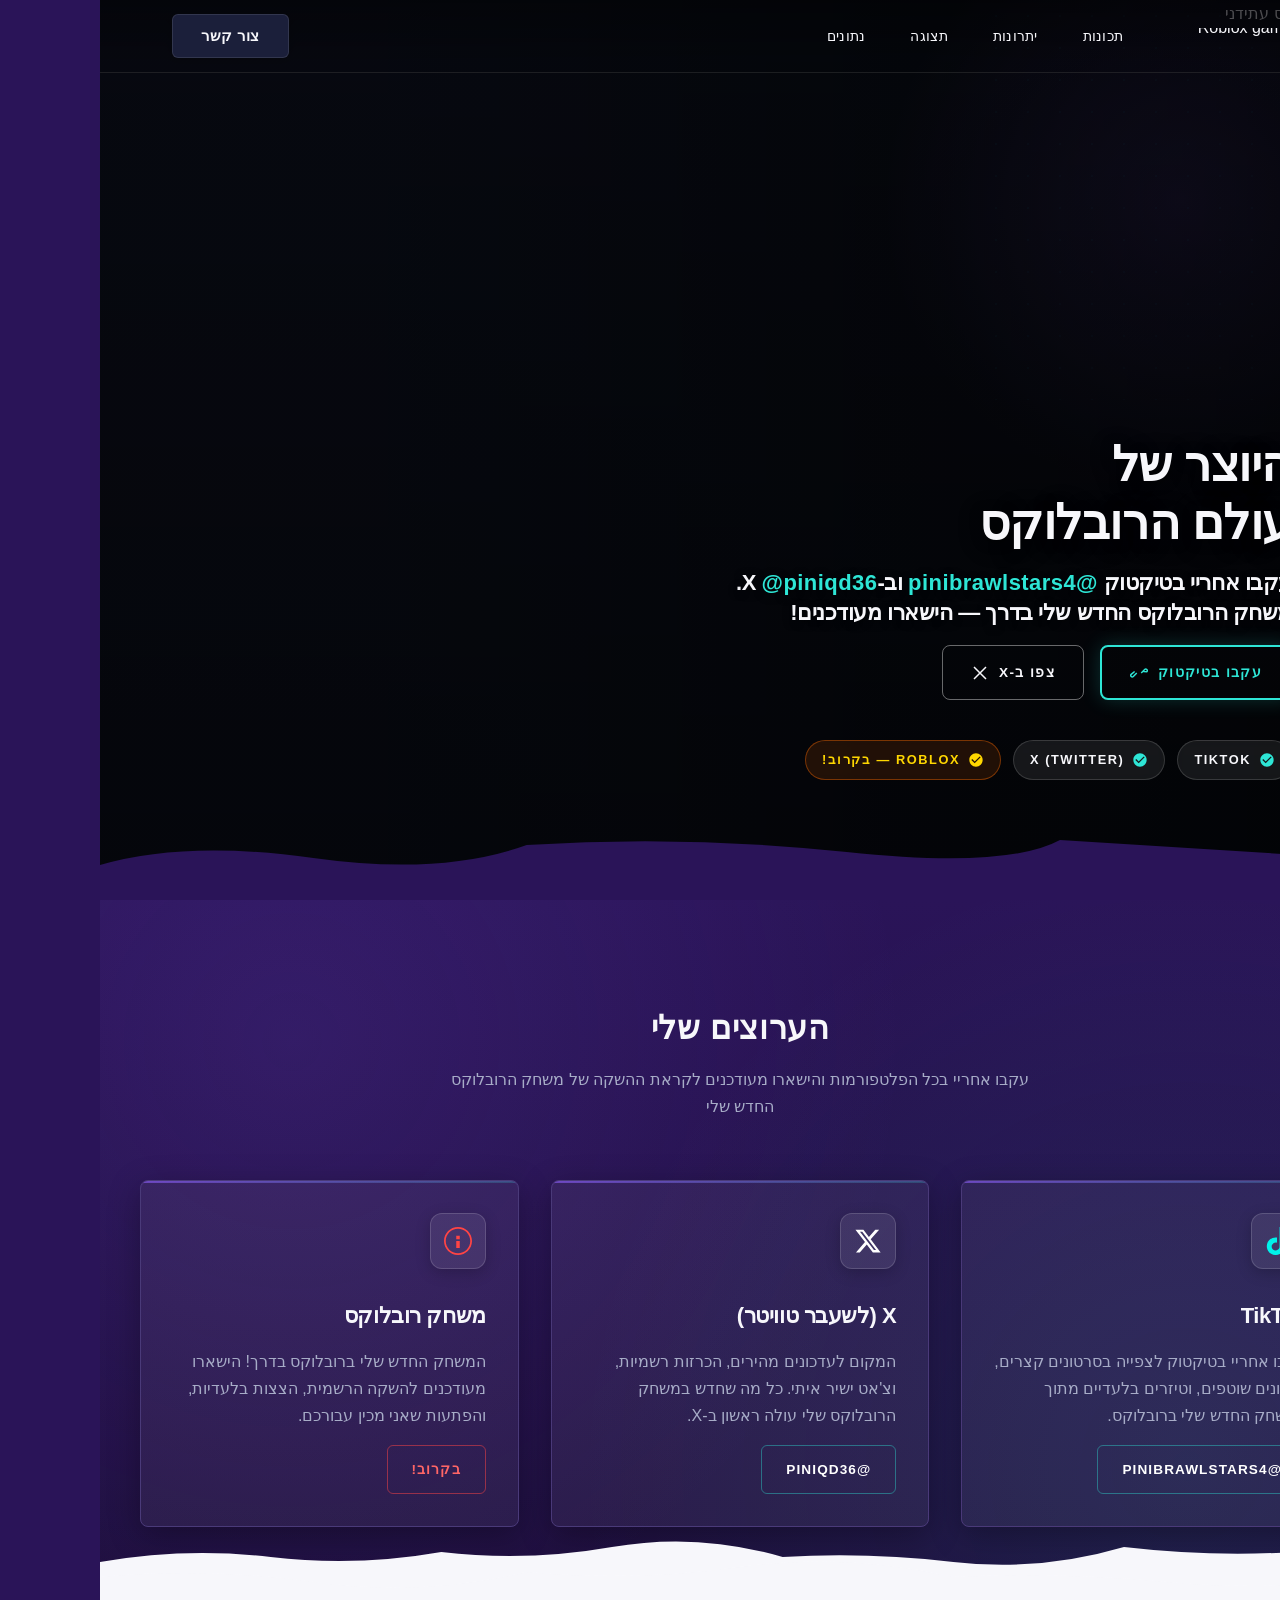
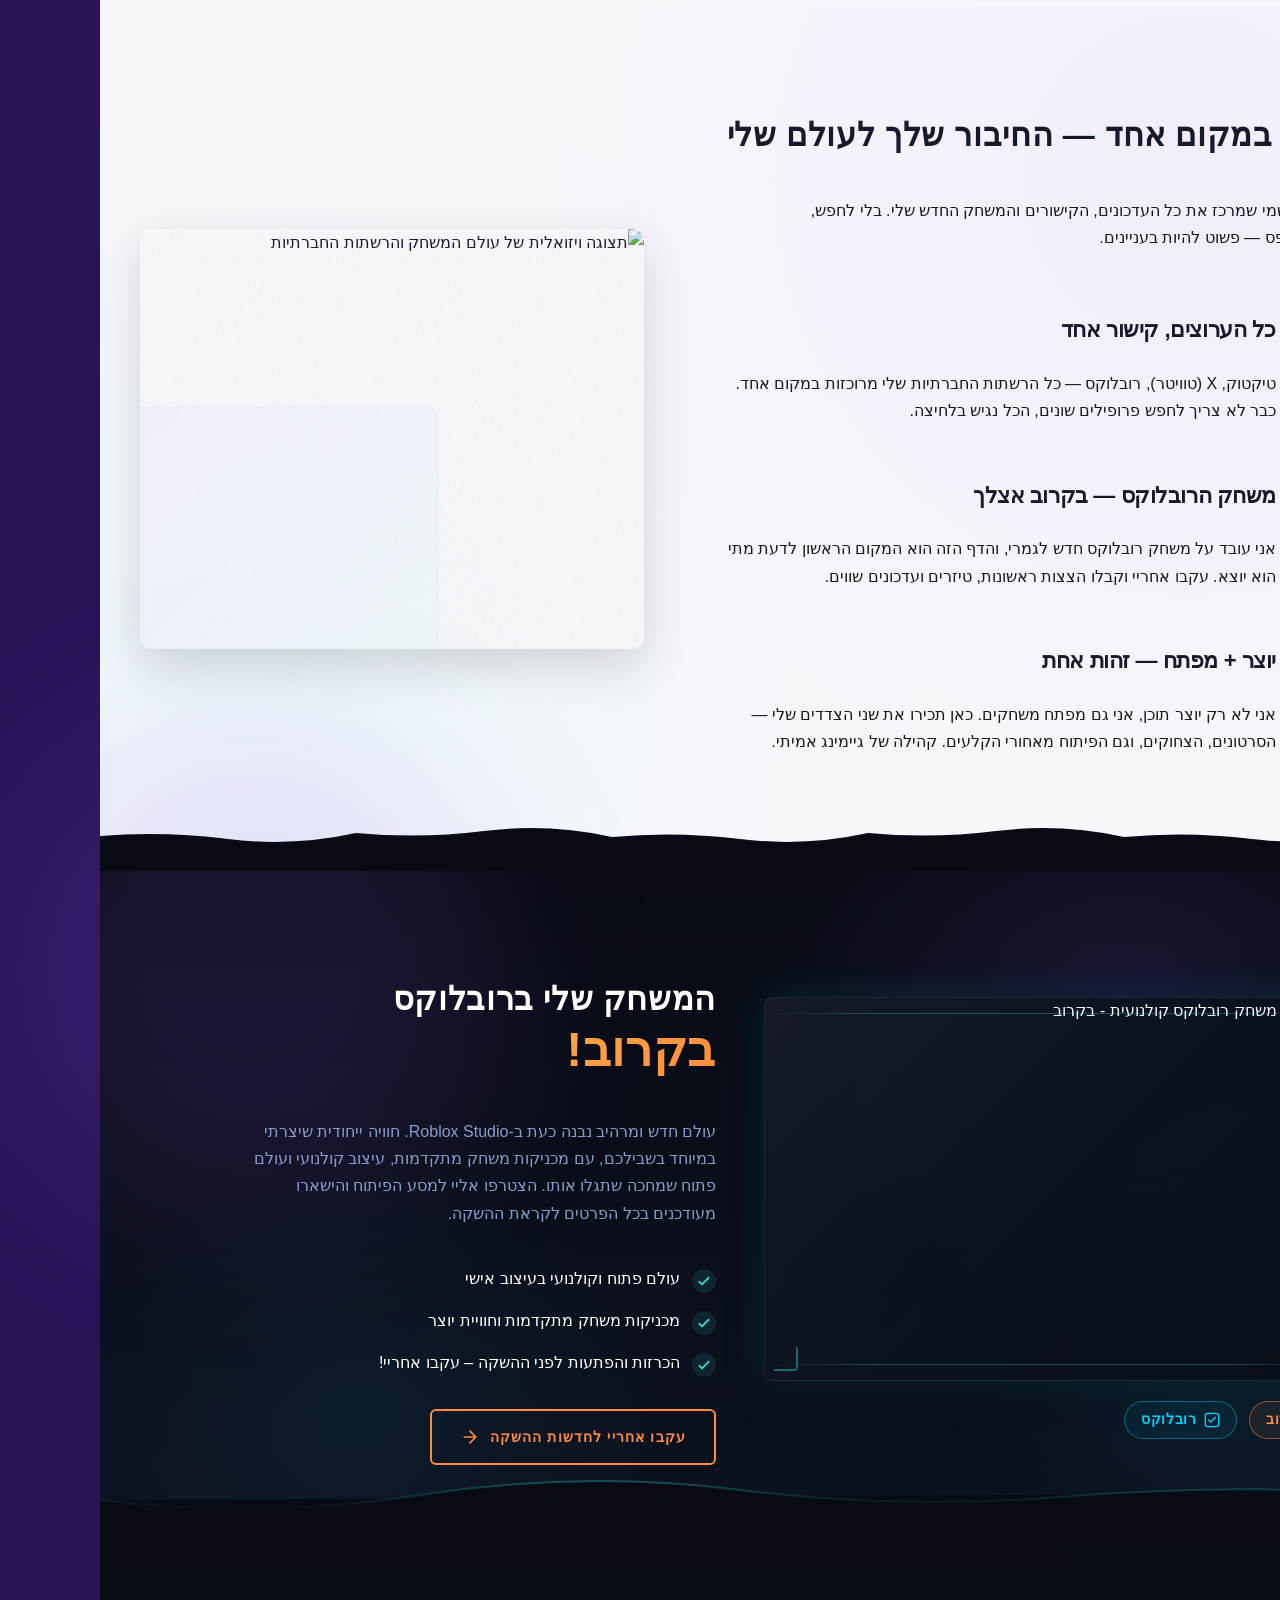
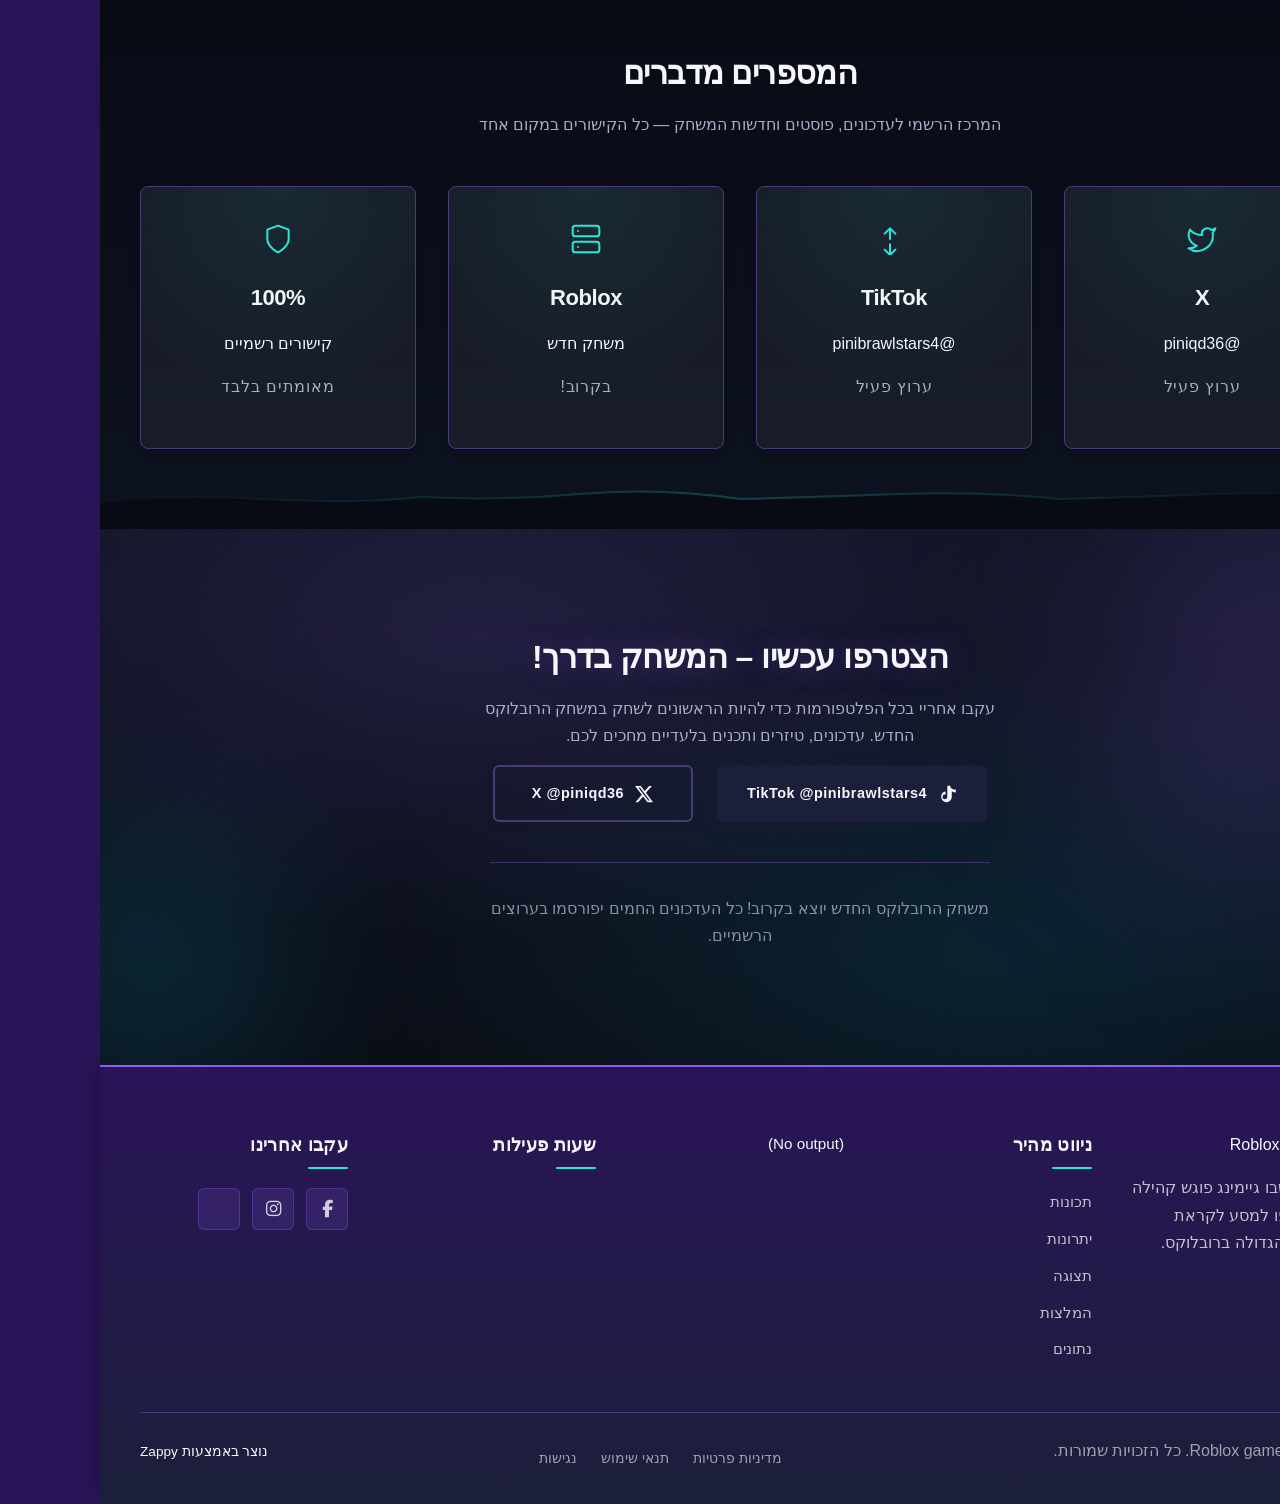
==== commit 1ad9a55b: "Background sync: Progressive GitHub Sync" ====
--- a/public/index.html
+++ b/public/index.html
@@ -1 +1 @@
-<!doctype html><html dir="rtl" lang="he"><head><meta charset="UTF-8"><meta content="width=device-width,initial-scale=1" name="viewport"><meta content="index, follow" name="robots"><title>גלה את משחק הרובלוקס הבא שלך — Roblox game</title><meta content="יוצר תוכן ומפתח רובלוקס מביא לך הצצה ראשונה למשחק החדש. עקוב אחריי בטיקטוק ובטוויטר והישאר מעודכן בכל הפיתוחים. היכנס עכשיו לקהילה!" name="description"><meta content="משחקי רובלוקס, יוצר תוכן גיימינג, רובלוקס ישראלי, קישורים חברתיים, מפתח רובלוקס" name="keywords"><link href="/assets/favicon.ico" rel="icon" type="image/x-icon"><link href="/assets/favicon-16x16.png" rel="icon" type="image/png" sizes="16x16"><link href="/assets/favicon-32x32.png" rel="icon" type="image/png" sizes="32x32"><link href="/assets/favicon-48x48.png" rel="icon" type="image/png" sizes="48x48"><link href="/assets/favicon-192x192.png" rel="icon" type="image/png" sizes="192x192"><link href="/assets/favicon-512x512.png" rel="icon" type="image/png" sizes="512x512"><link href="/assets/apple-touch-icon.png" rel="apple-touch-icon"><script>!function(){"use strict";var t="38b5581c-c266-401a-a283-157dec6d0e82",e="https://api.zappy5.com/api/analytics/track",a=18e5,n=2592e6,o=!0,i=!0,r=!0;var s=function(){var e="zappy_visitor_"+t,a=null;try{if(a=localStorage.getItem(e)){var o=JSON.parse(a),i=Date.now();if(i-o.created<n)return o.lastSeen=i,localStorage.setItem(e,JSON.stringify(o)),o.id}}catch(t){console.warn("Zappy Analytics: LocalStorage not available")}var r="zv_"+Date.now()+"_"+Math.random().toString(36).substr(2,9);try{localStorage.setItem(e,JSON.stringify({id:r,created:Date.now(),lastSeen:Date.now()}))}catch(t){}return r}(),c=function(){var e="zappy_session_"+t,n=null;try{if(n=sessionStorage.getItem(e)){var o=JSON.parse(n),i=Date.now();if(i-o.timestamp<a)return o.timestamp=i,sessionStorage.setItem(e,JSON.stringify(o)),o.id}}catch(t){console.warn("Zappy Analytics: SessionStorage not available")}var r="zs_"+Date.now()+"_"+Math.random().toString(36).substr(2,9);try{sessionStorage.setItem(e,JSON.stringify({id:r,timestamp:Date.now()}))}catch(t){}return r}();function l(a,n){n=n||{};var o={website_id:t,event_type:a,page_path:window.location.pathname,referrer:document.referrer||"direct",visitor_id:s,session_id:c,metadata:n};if(navigator.sendBeacon){var i=new Blob([JSON.stringify(o)],{type:"application/json"});navigator.sendBeacon(e,i)}else fetch(e,{method:"POST",headers:{"Content-Type":"application/json"},body:JSON.stringify(o),keepalive:!0}).catch(function(t){console.warn("Zappy Analytics: Failed to track event",t)})}o&&l("pageview",{title:document.title,url:window.location.href}),i&&document.addEventListener("click",function(t){var e=t.target;if("BUTTON"===e.tagName||e.closest("button")){var a="BUTTON"===e.tagName?e:e.closest("button");l("click",{element:"button",text:a.textContent.trim().substring(0,100),id:a.id||null,class:a.className||null})}else if("A"===e.tagName||e.closest("a")){var n="A"===e.tagName?e:e.closest("a");l("navigation",{element:"link",text:n.textContent.trim().substring(0,100),href:n.href,external:n.hostname!==window.location.hostname})}},!0),r&&document.addEventListener("submit",function(t){var e=t.target;l("form_submit",{form_id:e.id||null,form_name:e.name||null,form_action:e.action||null,form_method:e.method||"GET"})},!0);var d=Date.now();window.addEventListener("beforeunload",function(){l("page_unload",{time_on_page:Math.floor((Date.now()-d)/1e3),page_path:window.location.pathname})}),window.zappyAnalytics={track:l,getVisitorId:function(){return s},getSessionId:function(){return c}}}()</script><meta content="גלה את משחק הרובלוקס הבא שלך — Roblox game" property="og:title"><meta content="יוצר תוכן ומפתח רובלוקס מביא לך הצצה ראשונה למשחק החדש. עקוב אחריי בטיקטוק ובטוויטר והישאר מעודכן בכל הפיתוחים. היכנס עכשיו לקהילה!" property="og:description"><meta content="summary_large_image" name="twitter:card"><meta content="גלה את משחק הרובלוקס הבא שלך — Roblox game" name="twitter:title"><meta content="יוצר תוכן ומפתח רובלוקס מביא לך הצצה ראשונה למשחק החדש. עקוב אחריי בטיקטוק ובטוויטר והישאר מעודכן בכל הפיתוחים. היכנס עכשיו לקהילה!" name="twitter:description"><meta content="website" property="og:type"><meta content="he_IL" property="og:locale"><link href="https://cdnjs.cloudflare.com/ajax/libs/font-awesome/6.4.0/css/all.min.css" rel="stylesheet"><style>.skip-link{position:absolute;top:0;left:0;transform:translateY(-200%);padding:12px 18px;background:var(--bg-dark,#1a1a1a);color:var(--text-light,#fff);font-weight:600;border-radius:0 0 8px 0;z-index:10000}.skip-link:focus{transform:none;outline:2px solid var(--ring,#fff);outline-offset:2px}:focus-visible{outline:2px solid var(--ring,currentColor);outline-offset:3px}</style><link href="/assets/favicon.ico" rel="icon" type="image/x-icon"><link href="/assets/favicon-16x16.png" rel="icon" type="image/png" sizes="16x16"><link href="/assets/favicon-32x32.png" rel="icon" type="image/png" sizes="32x32"><link href="/assets/favicon-48x48.png" rel="icon" type="image/png" sizes="48x48"><link href="/assets/favicon-192x192.png" rel="icon" type="image/png" sizes="192x192"><link href="/assets/favicon-512x512.png" rel="icon" type="image/png" sizes="512x512"><link href="/assets/apple-touch-icon.png" rel="apple-touch-icon"><link href="https://cdn.jsdelivr.net/npm/vanilla-cookieconsent@3/dist/cookieconsent.css" rel="stylesheet"><script src="https://cdn.jsdelivr.net/npm/vanilla-cookieconsent@3/dist/cookieconsent.umd.js"></script><script src="https://cdn.jsdelivr.net/gh/mickidum/acc_toolbar/acctoolbar/acctoolbar.min.js"></script><link href="/styles.css" rel="stylesheet"><script>window.ZAPPY_WEBSITE_ID="38b5581c-c266-401a-a283-157dec6d0e82",window.ZAPPY_API_BASE="https://api.zappy5.com"</script><style id="zappy-dropdown-submenu-styles">#navMenu li:has(.sub-menu),.nav-menu li:has(.sub-menu),.navbar li:has(.sub-menu),nav li:has(.sub-menu){position:relative}#navMenu .sub-menu,.nav-menu .sub-menu,.navbar .sub-menu,nav .sub-menu{display:block!important;position:absolute!important;top:100%;left:0;min-width:220px;background:#fff;border-radius:8px;box-shadow:0 8px 25px rgba(0,0,0,.15);padding:8px 0;opacity:0;visibility:hidden;transform:translateY(10px);transition:all .3s ease;z-index:1000;list-style:none;pointer-events:none}#navMenu li:hover>.sub-menu,.nav-menu li:hover>.sub-menu,.navbar li:hover>.sub-menu,nav li:hover>.sub-menu{opacity:1!important;visibility:visible!important;transform:translateY(0)!important;pointer-events:auto!important}.sub-menu li{list-style:none;margin:0;padding:0}.sub-menu a{display:block!important;padding:10px 16px!important;color:var(--text-dark,#333)!important;font-weight:500;text-decoration:none;white-space:nowrap;transition:background-color .2s}.sub-menu .zappy-nav-child>a{padding-left:28px!important;font-size:.9em!important;opacity:.85!important}[dir=rtl] .sub-menu .zappy-nav-child>a,html[lang=ar] .sub-menu .zappy-nav-child>a,html[lang=he] .sub-menu .zappy-nav-child>a{padding-left:10px!important;padding-right:28px!important}.sub-menu .zappy-nav-parent>a{font-weight:600!important}.sub-menu a:hover{background-color:#f5f5f5}[dir=rtl] .nav-menu .sub-menu,[dir=rtl] .navbar .sub-menu,[dir=rtl] nav .sub-menu,html[lang=ar] .nav-menu .sub-menu,html[lang=ar] .navbar .sub-menu,html[lang=ar] nav .sub-menu,html[lang=he] .nav-menu .sub-menu,html[lang=he] .navbar .sub-menu,html[lang=he] nav .sub-menu{left:auto!important;right:0!important}.sub-menu:empty,.sub-menu:not(:has(li)):not(:has(> a)),.sub-menu:not(:has(li:not(.zappy-hidden-menu-item))):not(:has(> a)){display:none!important;opacity:0!important;visibility:hidden!important;pointer-events:none!important}li:has(.menu-group-title):hover>.sub-menu{opacity:1!important;visibility:visible!important;transform:translateY(0)!important;pointer-events:auto!important}#navMenu>li>.menu-group-title,.nav-menu>li>.menu-group-title{display:inline-block;padding:.5rem 1rem;cursor:default;user-select:none}@media (max-width:768px){#navMenu .sub-menu,.nav-menu .sub-menu,.navbar .sub-menu,nav .sub-menu{position:static!important;transform:none!important;box-shadow:none!important;background:0 0!important;max-height:0;overflow:hidden;opacity:0;visibility:hidden;transition:max-height .3s ease,opacity .3s ease;padding:0!important;border-radius:0!important}#navMenu .sub-menu.mobile-expanded,.nav-menu .sub-menu.mobile-expanded,.navbar .sub-menu.mobile-expanded{max-height:none!important;overflow-y:visible!important;opacity:1!important;visibility:visible!important;padding:8px 0 8px 16px!important}[dir=rtl] .sub-menu.mobile-expanded,html[lang=he] .sub-menu.mobile-expanded{padding:8px 16px 8px 0!important}#navMenu li:hover>.sub-menu,.nav-menu li:hover>.sub-menu,.navbar li:hover>.sub-menu,nav li:hover>.sub-menu{opacity:0;visibility:hidden;pointer-events:none}#navMenu li>.sub-menu.mobile-expanded,.nav-menu li>.sub-menu.mobile-expanded,.navbar li>.sub-menu.mobile-expanded,nav li>.sub-menu.mobile-expanded{opacity:1!important;visibility:visible!important;pointer-events:auto!important}#navMenu li:has(.sub-menu),.nav-menu li:has(.sub-menu),.navbar li:has(.sub-menu),nav li:has(.sub-menu){display:flex!important;flex-wrap:wrap!important;align-items:center!important;position:relative!important;min-height:44px!important}#navMenu li:has(.sub-menu)>a,.nav-menu li:has(.sub-menu)>a,.navbar li:has(.sub-menu)>a,nav li:has(.sub-menu)>a{flex:1!important;min-width:0!important}#navMenu li:has(.sub-menu)>.menu-group-title,.nav-menu li:has(.sub-menu)>.menu-group-title,.navbar li:has(.sub-menu)>.menu-group-title,nav li:has(.sub-menu)>.menu-group-title{flex:1!important;min-width:0!important;padding:0!important;line-height:inherit!important}#navMenu li:has(.sub-menu)>.sub-menu,.nav-menu li:has(.sub-menu)>.sub-menu,.navbar li:has(.sub-menu)>.sub-menu,nav li:has(.sub-menu)>.sub-menu{flex-basis:100%!important;width:100%!important}#navMenu li:has(.sub-menu)>a [class*=arrow],#navMenu li:has(.sub-menu)>a [class*=chevron],.nav-menu li:has(.sub-menu)>a .fa-angle-down,.nav-menu li:has(.sub-menu)>a .fa-chevron-down,.nav-menu li:has(.sub-menu)>a [class*=arrow],.nav-menu li:has(.sub-menu)>a [class*=chevron],nav li:has(.sub-menu)>a [class*=arrow],nav li:has(.sub-menu)>a [class*=chevron]{display:none!important;visibility:hidden!important}.mobile-submenu-toggle{display:flex!important;align-items:center!important;justify-content:center!important;width:44px!important;height:auto!important;background:0 0!important;border:none!important;cursor:pointer!important;color:var(--text-light)!important;position:static!important;flex-shrink:0!important;align-self:stretch!important;z-index:2!important;padding:0!important;margin:0!important}.mobile-submenu-toggle::after{content:''!important;width:0!important;height:0!important;border-left:6px solid transparent!important;border-right:6px solid transparent!important;border-top:7px solid currentColor!important;transition:transform .3s ease!important}.mobile-submenu-toggle.expanded::after{transform:rotate(180deg)!important}.sub-menu a{padding:10px 0!important;display:block!important;color:var(--text-light)!important;white-space:normal!important}.sub-menu .zappy-nav-child>a{padding-left:28px!important;font-size:.9em!important;opacity:.85!important}[dir=rtl] .sub-menu .zappy-nav-child>a,html[lang=ar] .sub-menu .zappy-nav-child>a,html[lang=he] .sub-menu .zappy-nav-child>a{padding-left:0!important;padding-right:28px!important}.sub-menu .zappy-nav-parent>a{font-weight:600!important}#navMenu.active,.nav-menu.active{max-width:100vw!important;overflow-x:hidden!important;box-sizing:border-box!important}.navbar .sub-menu li a,.zappy-products-dropdown .sub-menu a,nav.navbar .sub-menu li a{color:var(--text-light)!important}}@media (min-width:769px){.mobile-submenu-toggle{display:none!important}}</style><style id="zappy-widget-visibility">html[dir=rtl] .whatsapp-float{right:20px!important;left:auto!important}html:not([dir]) .whatsapp-float,html[dir=ltr] .whatsapp-float{left:20px!important;right:auto!important}html[dir=rtl] #mic-access-tool-general-button,html[dir=rtl] #mic-init-access-tool #mic-access-tool-general-button,html[dir=rtl] #mic-init-access-tool .mic-access-tool-general-button,html[dir=rtl] ._access-icon,html[dir=rtl] .mic-access-tool-general-button{left:20px!important;right:auto!important}html:not([dir]) #mic-access-tool-general-button,html:not([dir]) #mic-init-access-tool #mic-access-tool-general-button,html:not([dir]) #mic-init-access-tool .mic-access-tool-general-button,html:not([dir]) ._access-icon,html:not([dir]) .mic-access-tool-general-button,html[dir=ltr] #mic-access-tool-general-button,html[dir=ltr] #mic-init-access-tool #mic-access-tool-general-button,html[dir=ltr] #mic-init-access-tool .mic-access-tool-general-button,html[dir=ltr] ._access-icon,html[dir=ltr] .mic-access-tool-general-button{right:20px!important;left:auto!important}@media (max-width:768px){.whatsapp-float{display:flex!important}}@media (min-width:769px){.whatsapp-float{display:flex!important}}@media (max-width:768px){#mic-access-tool-general-button,#mic-init-access-tool #mic-access-tool-general-button,#mic-init-access-tool .mic-access-tool-general-button,._access-icon,.mic-access-tool-general-button{display:flex!important;visibility:visible!important;opacity:1!important;pointer-events:auto!important}#mic-access-tool-box.opened-mic-access-tool,#mic-init-access-tool #mic-access-tool-box.opened-mic-access-tool,.mic-access-tool-box.opened-mic-access-tool{visibility:visible!important;opacity:1!important;pointer-events:auto!important}}@media (min-width:769px){#mic-access-tool-general-button,#mic-init-access-tool #mic-access-tool-general-button,#mic-init-access-tool .mic-access-tool-general-button,._access-icon,.mic-access-tool-general-button{display:flex!important;visibility:visible!important;opacity:1!important;pointer-events:auto!important}#mic-access-tool-box.opened-mic-access-tool,#mic-init-access-tool #mic-access-tool-box.opened-mic-access-tool,.mic-access-tool-box.opened-mic-access-tool{visibility:visible!important;opacity:1!important;pointer-events:auto!important}}</style></head><body><a href="#main" class="skip-link">דלג לתוכן הראשי</a><nav class="navbar" dir="rtl"><button aria-label="Menu" class="mobile-toggle" id="mobileToggle"><svg viewBox="0 0 24 24" fill="none" height="24" width="24" class="hamburger-icon"><path d="M3 12h18M3 6h18M3 18h18" stroke="currentColor" stroke-width="2" stroke-linecap="round"></path></svg> <svg viewBox="0 0 24 24" fill="none" height="24" width="24" class="close-icon" style="display:none"><path d="M18 6L6 18M6 6l12 12" stroke="currentColor" stroke-width="2" stroke-linecap="round"></path></svg></button> <button aria-label="Call" class="phone-header-btn" data-phone="[business_phone]"><svg viewBox="0 0 24 24" fill="currentColor" height="20" width="20"><path d="M22 16.92v3a2 2 0 0 1-2.18 2 19.79 19.79 0 0 1-8.63-3.07 19.5 19.5 0 0 1-6-6 19.79 19.79 0 0 1-3.07-8.67A2 2 0 0 1 4.11 2h3a2 2 0 0 1 2 1.72 12.84 12.84 0 0 0 .7 2.81 2 2 0 0 1-.45 2.11L8.09 9.91a16 16 0 0 0 6 6l1.27-1.27a2 2 0 0 1 2.11-.45 12.84 12.84 0 0 0 2.81.7A2 2 0 0 1 22 16.92z"></path></svg></button><div class="nav-container"><div class="nav-right-group"><div class="nav-brand"><a href="/" class="logo-link"><img alt="Roblox game" src="/assets/site-----image-1.webp" class="logo"></a></div><ul class="nav-menu" id="navMenu"><li><a href="#features">תכונות</a></li><li><a href="#benefits">יתרונות</a></li><li><a href="#showcase">תצוגה</a></li><li><a href="#testimonials">המלצות</a></li><li><a href="#stats">נתונים</a></li><li class="mobile-contact-link nav-cta-mobile-item"><a href="#cta" class="nav-cta-btn">צור קשר</a></li></ul></div><div class="nav-cta-container"><a href="#cta" class="nav-cta-btn">צור קשר</a></div></div></nav><script>window.addEventListener("load",function(){const e=document.querySelector(".navbar, nav, header");if(!e)return void console.log("[Navbar] Navbar element not found");let t=document.getElementById("mobileToggle")||document.querySelector(".mobile-toggle")||document.querySelector(".hamburger")||document.querySelector(".hamburger-menu")||document.querySelector(".menu-toggle")||document.querySelector(".burger-menu")||document.querySelector('[aria-label="Menu"]')||document.querySelector('[aria-label="תפריט"]');const o=document.querySelector(".phone-header-btn"),n=window.getComputedStyle(e);let r=n.backgroundColor;if(console.log("[Navbar] Initial navbar background:",r),"transparent"===r||"rgba(0, 0, 0, 0)"===r||r.startsWith("rgba")&&r.includes(", 0)")){const e=n.backgroundImage;if(e&&"none"!==e)console.log("[Navbar] Navbar has background image/gradient, using dark text"),r="rgb(240, 240, 240)";else{const e=window.getComputedStyle(document.body).backgroundColor;console.log("[Navbar] Navbar transparent, using body background:",e),r=e}}const a=r.match(/\d+/g);if(a&&a.length>=3){const e=(.299*parseInt(a[0])+.587*parseInt(a[1])+.114*parseInt(a[2]))/255;console.log("[Navbar] Mobile button colors preserved from Claude CSS (luminance:",e.toFixed(2)+")");const n=document.createElement("style");n.id="zappy-mobile-nav-fix";document.documentElement.lang;document.documentElement.dir,n.textContent='\n        /* Hide mobile buttons on desktop, show only on mobile */\n        @media (min-width: 769px) {\n          .mobile-toggle,\n          .phone-header-btn {\n            display: none !important;\n          }\n        }\n        \n        /* Show and position mobile buttons correctly on mobile */\n        @media (max-width: 768px) {\n          .navbar,\n          nav.navbar {\n            min-height: 70px !important;\n          }\n\n          .mobile-toggle,\n          .phone-header-btn {\n            position: absolute !important;\n            top: 0 !important;\n            bottom: 0 !important;\n            margin-top: auto !important;\n            margin-bottom: auto !important;\n            transform: none !important;\n            z-index: 1001 !important;\n            display: flex !important;\n            align-items: center !important;\n            justify-content: center !important;\n            width: 36px !important;\n            height: 36px !important;\n            border-radius: 50% !important;\n            border: none !important;\n            cursor: pointer !important;\n            padding: 6px !important;\n            background: none !important;\n            color: var(--nav-text, var(--text-light)) !important;\n            touch-action: manipulation !important;\n            -webkit-tap-highlight-color: transparent !important;\n          }\n\n          html[data-zappy-site-type="ecommerce"] .phone-header-btn,\n          body[data-zappy-site-type="ecommerce"] .phone-header-btn,\n          html[data-zappy-site-type="ecommerce"] header .phone-header-btn,\n          html[data-zappy-site-type="ecommerce"] nav .phone-header-btn {\n            display: none !important;\n            visibility: hidden !important;\n            width: 0 !important;\n            height: 0 !important;\n            min-width: 0 !important;\n            overflow: hidden !important;\n          }\n          \n          /* LTR positioning (default): hamburger LEFT, phone RIGHT */\n          html:not([dir="rtl"]):not([lang="he"]):not([lang="ar"]) .mobile-toggle,\n          html[dir="ltr"] .mobile-toggle {\n            left: 12px !important;\n            right: auto !important;\n          }\n          html:not([dir="rtl"]):not([lang="he"]):not([lang="ar"]) .phone-header-btn,\n          html[dir="ltr"] .phone-header-btn {\n            right: 12px !important;\n            left: auto !important;\n          }\n          \n          /* RTL positioning: hamburger RIGHT, phone LEFT */\n          html[dir="rtl"] .mobile-toggle,\n          html[lang="he"] .mobile-toggle,\n          html[lang="ar"] .mobile-toggle {\n            right: 12px !important;\n            left: auto !important;\n          }\n          html[dir="rtl"] .phone-header-btn,\n          html[lang="he"] .phone-header-btn,\n          html[lang="ar"] .phone-header-btn {\n            left: 12px !important;\n            right: auto !important;\n          }\n          \n          /* CRITICAL: Ensure nav-container has min-height on mobile */\n          /* All children are positioned absolutely/fixed on mobile, so height:auto collapses to 0 */\n          .nav-container {\n            min-height: 70px !important;\n            position: relative !important;\n          }\n          \n          /* Ensure SVG icons are properly sized and inherit color */\n          .mobile-toggle svg,\n          .phone-header-btn svg {\n            width: 24px !important;\n            height: 24px !important;\n            /* Don\'t force display - let JavaScript control hamburger/close toggle */\n          }\n          \n          /* Reset nav-cta-container on mobile - remove desktop box-shadow/padding */\n          /* that creates a visible ghost box when CTA button is hidden */\n          .nav-cta-container {\n            box-shadow: none !important;\n            padding: 0 !important;\n          }\n          \n          /* Hide nav-cta-container entirely on mobile when there\'s no lang-switcher */\n          /* (only the CTA button is inside, and it\'s hidden on mobile) */\n          .nav-cta-container:not(:has(.lang-switcher)) {\n            display: none !important;\n          }\n          \n          /* CRITICAL: Prevent hero image fade gradient from bleeding over headline text */\n          /* The .image-fade-gradient has bottom: -30px (extends below parent) */\n          /* On mobile stacked layout, this overlaps the h1 text below the image */\n          .hero-image-column {\n            overflow: hidden !important;\n          }\n          .image-fade-gradient {\n            bottom: 0 !important;\n          }\n          \n          /* Hide desktop language switcher on mobile - hamburger menu handles it */\n          /* High specificity to override stored CSS */\n          .lang-switcher,\n          .nav-cta-container .lang-switcher,\n          .nav-container .lang-switcher,\n          .navbar .lang-switcher,\n          .navbar .nav-cta-container .lang-switcher {\n            display: none !important;\n          }\n        }\n      ';const r=document.getElementById("zappy-mobile-nav-fix");r&&r.remove(),document.head.appendChild(n),console.log("[Navbar] Critical CSS injected for mobile nav positioning");const i=window.innerWidth<=768;if(t){const e=t.querySelector(".hamburger-icon"),o=t.querySelector(".close-icon");e&&(e.style.setProperty("width","24px","important"),e.style.setProperty("height","24px","important"),e.style.setProperty("display","block","important")),o&&(o.style.setProperty("width","24px","important"),o.style.setProperty("height","24px","important"),o.style.setProperty("display","none","important")),i?(t.style.setProperty("position","absolute","important"),t.style.setProperty("top","0","important"),t.style.setProperty("bottom","0","important"),t.style.setProperty("margin-top","auto","important"),t.style.setProperty("margin-bottom","auto","important"),t.style.setProperty("transform","none","important"),t.style.setProperty("z-index","1001","important"),t.style.removeProperty("left"),t.style.removeProperty("right"),console.log("[Navbar] Mobile toggle positioning applied (mobile viewport)")):(t.style.removeProperty("position"),t.style.removeProperty("top"),t.style.removeProperty("transform"),t.style.removeProperty("z-index"),t.style.removeProperty("left"),t.style.removeProperty("right"),console.log("[Navbar] Desktop viewport - cleared mobile toggle inline positioning"))}if(o){const e=o.querySelector("svg");e&&(e.style.width="24px",e.style.height="24px",e.setAttribute("width","24"),e.setAttribute("height","24")),i?(o.style.setProperty("position","absolute","important"),o.style.setProperty("top","0","important"),o.style.setProperty("bottom","0","important"),o.style.setProperty("margin-top","auto","important"),o.style.setProperty("margin-bottom","auto","important"),o.style.setProperty("transform","none","important"),o.style.setProperty("z-index","1001","important"),o.style.removeProperty("left"),o.style.removeProperty("right"),console.log("[Navbar] Phone button positioning applied (mobile viewport)")):(o.style.removeProperty("position"),o.style.removeProperty("top"),o.style.removeProperty("transform"),o.style.removeProperty("z-index"),o.style.removeProperty("left"),o.style.removeProperty("right"),console.log("[Navbar] Desktop viewport - cleared phone button inline positioning"))}}else console.log("[Navbar] Could not parse background color:",r);t=document.getElementById("mobileToggle")||document.querySelector(".mobile-toggle")||document.querySelector(".hamburger")||document.querySelector(".hamburger-menu")||document.querySelector(".menu-toggle")||document.querySelector(".burger-menu")||document.querySelector('[aria-label="Menu"]')||document.querySelector('[aria-label="תפריט"]');const i=document.getElementById("navMenu")||document.querySelector(".nav-menu")||document.querySelector(".nav-links")||document.querySelector("nav ul:not(.submenu)");if(!t||!i)return void console.log("[Navbar] Mobile toggle or menu not found:",{toggle:!!t,menu:!!i});i.id||(i.id="navMenu"),console.log("[Navbar] Initializing mobile menu...");const l=t.cloneNode(!0);t.parentNode.replaceChild(l,t);var s=0;function p(e){var t=Date.now();t-s<300||(s=t,function(e){e.preventDefault(),e.stopPropagation();const t=l.querySelector(".hamburger-icon"),o=l.querySelector(".close-icon");i.classList.contains("active")?(i.classList.remove("active"),t&&t.style.setProperty("display","block","important"),o&&o.style.setProperty("display","none","important"),document.body.style.overflow="",document.body.classList.remove("menu-open"),console.log("[Navbar] Menu closed")):(i.classList.add("active"),t&&t.style.setProperty("display","none","important"),o&&o.style.setProperty("display","block","important"),document.body.style.overflow="hidden",document.body.classList.add("menu-open"),console.log("[Navbar] Menu opened"))}(e))}l.addEventListener("click",p),l.addEventListener("touchend",p),document.addEventListener("keydown",function(e){if(("Escape"===e.key||"Esc"===e.key)&&i.classList.contains("active")){const e=l.querySelector(".hamburger-icon"),t=l.querySelector(".close-icon");i.classList.remove("active"),e&&e.style.setProperty("display","block","important"),t&&t.style.setProperty("display","none","important"),document.body.style.overflow="",document.body.classList.remove("menu-open"),console.log("[Navbar] Menu closed (Escape)")}}),i.querySelectorAll("a").forEach(function(e){e.addEventListener("click",function(){if("#"===this.getAttribute("href"))return;const e=l.querySelector(".hamburger-icon"),t=l.querySelector(".close-icon");i.classList.remove("active"),e&&e.style.setProperty("display","block","important"),t&&t.style.setProperty("display","none","important"),document.body.style.overflow="",document.body.classList.remove("menu-open"),console.log("[Navbar] Menu closed (link clicked)")})});var m=i.querySelectorAll(".dropdown-toggle");m.forEach(function(e){e.addEventListener("click",function(e){e.preventDefault(),e.stopPropagation();var t=this.closest(".nav-dropdown");t&&(t.parentNode.querySelectorAll(".nav-dropdown.open").forEach(function(e){e!==t&&e.classList.remove("open")}),t.classList.toggle("open"),console.log("[Navbar] Dropdown toggled:",t.classList.contains("open")?"open":"closed"))})}),document.addEventListener("click",function(e){e.target.closest(".nav-dropdown")||document.querySelectorAll(".nav-dropdown.open").forEach(function(e){e.classList.remove("open")})}),console.log("[Navbar] Dropdown handlers initialized for "+m.length+" dropdowns"),o&&o.addEventListener("click",function(){const e=document.querySelectorAll('a[href^="tel:"]'),t=e.length>0?e[0].getAttribute("href").replace("tel:",""):"[business_phone]";window.location.href="tel:"+t,console.log("[Navbar] Phone button clicked")}),console.log("[Navbar] Mobile menu initialized successfully")})</script><main id="main"><section class="index-hero-section" data-band-index="0" data-layout-spec="בית-hero" id="hero" data-hero-type="fullscreen-scrim"><div class="index-hero-section__bg-layer"><img alt="יקום רובלוקס עתידני" src="/assets/site-index-hero-image-1.webp" data-context="A cinematic Roblox-inspired futuristic world: deep indigo-to-violet gradient sky with glowing neon terrain, floating geometric crystals, subtle pixel-noise texture, motion-blur streaks, and a social-media-meets-metaverse atmosphere. No text or logos in the image." data-placeholder="index-hero-image-1" height="600" loading="eager" width="1200" class="index-hero-section__bg-img" data-hero-bg="true" fetchpriority="high"></div><div class="index-hero-section__scrim" aria-hidden="true"></div><div class="index-hero-section__motif-neon-grid" aria-hidden="true"></div><div class="index-hero-section__motif-purple-orb" aria-hidden="true"></div><div class="index-hero-section__overlay"><div class="index-hero-section__text-group"><h1 class="index-hero-section__title">היוצר של<br>עולם הרובלוקס</h1><h3 class="index-hero-section__subtitle">עקבו אחריי בטיקטוק <span class="index-hero-section__handle">@pinibrawlstars4</span> וב-X <span class="index-hero-section__handle">@piniqd36</span>. משחק הרובלוקס החדש שלי בדרך — הישארו מעודכנים!</h3><div class="index-hero-section__cta-group"><a href="https://www.tiktok.com/@pinibrawlstars4?_r=1&amp;_t=ZS-97du53bTCu8" class="index-hero-section__btn index-hero-section__btn--primary" target="_blank" rel="noopener noreferrer"><span>עקבו בטיקטוק</span> <svg viewBox="0 0 24 24" fill="none" data-element-type="icon" data-icon-type="svg" height="18" width="18" stroke="currentColor" stroke-width="2"><path d="M9 12l-4.586 4.586a2 2 0 01-2.828-2.828L6.172 10"></path><path d="M15 12l4.586-4.586a2 2 0 012.828 2.828L17.828 10"></path></svg> </a><a href="https://x.com/piniqd36?s=11" class="index-hero-section__btn index-hero-section__btn--secondary" target="_blank" rel="noopener noreferrer"><span>צפו ב-X</span> <svg viewBox="0 0 24 24" fill="none" data-element-type="icon" data-icon-type="svg" height="18" width="18" stroke="currentColor" stroke-width="2"><path d="M4 4l16 16M4 20L20 4"></path></svg></a></div><div class="index-hero-section__badges"><span class="index-hero-section__badge"><svg viewBox="0 0 24 24" fill="currentColor" data-element-type="icon" data-icon-type="svg" height="16" width="16"><path d="M12 2C6.48 2 2 6.48 2 12s4.48 10 10 10 10-4.48 10-10S17.52 2 12 2zm-2 15l-5-5 1.41-1.41L10 14.17l7.59-7.59L19 8l-9 9z"></path></svg> <span>TikTok</span> </span><span class="index-hero-section__badge"><svg viewBox="0 0 24 24" fill="currentColor" data-element-type="icon" data-icon-type="svg" height="16" width="16"><path d="M12 2C6.48 2 2 6.48 2 12s4.48 10 10 10 10-4.48 10-10S17.52 2 12 2zm-2 15l-5-5 1.41-1.41L10 14.17l7.59-7.59L19 8l-9 9z"></path></svg> <span>X (Twitter)</span> </span><span class="index-hero-section__badge index-hero-section__badge--coming-soon"><svg viewBox="0 0 24 24" fill="currentColor" data-element-type="icon" data-icon-type="svg" height="16" width="16"><path d="M12 2C6.48 2 2 6.48 2 12s4.48 10 10 10 10-4.48 10-10S17.52 2 12 2zm-2 15l-5-5 1.41-1.41L10 14.17l7.59-7.59L19 8l-9 9z"></path></svg> <span>Roblox — בקרוב!</span></span></div></div></div><div class="index-hero-section__divider-wrapper" aria-hidden="true"><svg viewBox="0 0 1200 80" xmlns="http://www.w3.org/2000/svg" aria-hidden="true" data-no-icon-edit="true" preserveAspectRatio="none"><defs><linearGradient id="nebulaFade" x1="0%" x2="100%" y1="0%" y2="0%"><stop offset="0%" stop-color="var(--bg-dark)" stop-opacity="0.95"></stop><stop offset="100%" stop-color="var(--bg-dark)" stop-opacity="1"></stop></linearGradient></defs><path d="M0,80 L0,45 Q80,20 200,38 T400,25 Q550,15 700,32 T900,20 Q1050,30 1200,40 L1200,80 Z" fill="var(--bg-dark)"></path></svg></div></section><section class="index-features-section" data-band-index="1" data-layout-spec="בית-features" id="features"><div class="features-container"><div class="features-intro"><h2>הערוצים שלי</h2><p>עקבו אחריי בכל הפלטפורמות והישארו מעודכנים לקראת ההשקה של משחק הרובלוקס החדש שלי</p></div><div class="features-grid"><article class="feature-card"><div class="card-badge-wrapper"><div class="card-badge tiktok-badge"><svg viewBox="0 0 24 24" fill="currentColor" data-element-type="icon" data-icon-type="svg" xmlns="http://www.w3.org/2000/svg"><path d="M12.525.02c1.31-.02 2.61-.01 3.91-.02.08 1.53.63 3.09 1.75 4.17 1.12 1.11 2.7 1.62 4.24 1.79v4.03c-1.44-.05-2.89-.35-4.2-.97-.57-.26-1.1-.59-1.62-.93-.01 2.92.01 5.84-.02 8.75-.08 1.4-.54 2.79-1.35 3.94-1.31 1.92-3.58 3.17-5.91 3.21-1.43.08-2.86-.31-4.08-1.03-2.02-1.19-3.44-3.37-3.65-5.71-.02-.5-.03-1-.01-1.49.18-1.9 1.12-3.72 2.58-4.96 1.66-1.44 3.98-2.13 6.15-1.72.02 1.48-.04 2.96-.04 4.44-.99-.32-2.15-.23-3.02.37-.63.41-1.11 1.04-1.36 1.75-.21.51-.15 1.07-.14 1.61.24 1.64 1.82 3.02 3.5 2.87 1.12-.01 2.19-.66 2.77-1.61.19-.33.4-.67.41-1.06.1-1.79.06-3.57.07-5.36.01-4.03-.01-8.05.02-12.07z"></path></svg></div></div><h3>TikTok</h3><p>עקבו אחריי בטיקטוק לצפייה בסרטונים קצרים, עדכונים שוטפים, וטיזרים בלעדיים מתוך המשחק החדש שלי ברובלוקס.</p><a href="https://www.tiktok.com/@pinibrawlstars4" class="card-cta" target="_blank" rel="noopener noreferrer">@pinibrawlstars4</a></article><article class="feature-card"><div class="card-badge-wrapper"><div class="card-badge x-badge"><svg viewBox="0 0 24 24" fill="currentColor" data-element-type="icon" data-icon-type="svg" xmlns="http://www.w3.org/2000/svg"><path d="M18.244 2.25h3.308l-7.227 8.26 8.502 11.24H16.17l-5.214-6.817L4.99 21.75H1.68l7.73-8.835L1.254 2.25H8.08l4.713 6.231zm-1.161 17.52h1.833L7.084 4.126H5.117z"></path></svg></div></div><h3>X (לשעבר טוויטר)</h3><p>המקום לעדכונים מהירים, הכרזות רשמיות, וצ'אט ישיר איתי. כל מה שחדש במשחק הרובלוקס שלי עולה ראשון ב-X.</p><a href="https://x.com/piniqd36" class="card-cta" target="_blank" rel="noopener noreferrer">@piniqd36</a></article><article class="feature-card"><div class="card-badge-wrapper"><div class="card-badge roblox-badge"><svg viewBox="0 0 24 24" fill="currentColor" data-element-type="icon" data-icon-type="svg" xmlns="http://www.w3.org/2000/svg"><path d="M12 0C5.373 0 0 5.373 0 12s5.373 12 12 12 12-5.373 12-12S18.627 0 12 0zm0 22.5C6.21 22.5 1.5 17.79 1.5 12S6.21 1.5 12 1.5 22.5 6.21 22.5 12 17.79 22.5 12 22.5zm-1.5-15h3v3h-3v-3zm0 4.5h3v6h-3v-6z"></path></svg></div></div><h3>משחק רובלוקס</h3><p>המשחק החדש שלי ברובלוקס בדרך! הישארו מעודכנים להשקה הרשמית, הצצות בלעדיות, והפתעות שאני מכין עבורכם.</p><span class="card-cta coming-soon">בקרוב!</span></article></div></div><div class="index-features-divider-wrapper"><svg viewBox="0 0 1200 80" xmlns="http://www.w3.org/2000/svg" aria-hidden="true" data-no-icon-edit="true" preserveAspectRatio="none"><defs><linearGradient id="ripGradient" x1="0%" x2="0%" y1="0%" y2="100%"><stop offset="0%" stop-color="#2A1458" stop-opacity="1"></stop><stop offset="100%" stop-color="#2A1458" stop-opacity="0"></stop></linearGradient></defs><path d="M0,80 L0,35 Q80,20 160,30 T320,25 Q400,35 480,20 T640,30 Q720,25 800,35 T960,20 Q1040,30 1120,25 T1200,35 L1200,80 Z" fill="var(--bg-light)"></path><path d="M0,80 L0,50 Q100,40 200,55 T400,45 Q500,55 600,40 T800,50 Q900,45 1000,55 T1200,50 L1200,80 Z" fill="var(--bg-light)"></path></svg></div></section><section class="index-benefits-section" data-band-index="2" data-layout-spec="בית-benefits" id="benefits"><div class="index-benefits-section__container"><div class="index-benefits-section__content"><h2 class="index-benefits-section__title">הכל במקום אחד — החיבור שלך לעולם שלי</h2><p class="index-benefits-section__subtitle" style="color:#1A1A1A !important">הדף הרשמי שמרכז את כל העדכונים, הקישורים והמשחק החדש שלי. בלי לחפש, בלי לפספס — פשוט להיות בעניינים.</p><div class="index-benefits-section__values"><div class="index-benefits-section__value-item"><div class="index-benefits-section__value-icon-wrapper"><svg viewBox="0 0 24 24" fill="none" data-element-type="icon" data-icon-type="svg" xmlns="http://www.w3.org/2000/svg" class="index-benefits-section__value-icon"><path d="M18 8C19.6569 8 21 6.65685 21 5C21 3.34315 19.6569 2 18 2C16.3431 2 15 3.34315 15 5C15 6.65685 16.3431 8 18 8Z" stroke="currentColor" stroke-width="1.5" stroke-linecap="round" stroke-linejoin="round"></path><path d="M6 15C7.65685 15 9 13.6569 9 12C9 10.3431 7.65685 9 6 9C4.34315 9 3 10.3431 3 12C3 13.6569 4.34315 15 6 15Z" stroke="currentColor" stroke-width="1.5" stroke-linecap="round" stroke-linejoin="round"></path><path d="M18 22C19.6569 22 21 20.6569 21 19C21 17.3431 19.6569 16 18 16C16.3431 16 15 17.3431 15 19C15 20.6569 16.3431 22 18 22Z" stroke="currentColor" stroke-width="1.5" stroke-linecap="round" stroke-linejoin="round"></path><path d="M8.59 13.51L15.42 17.49" stroke="currentColor" stroke-width="1.5" stroke-linecap="round" stroke-linejoin="round"></path><path d="M15.41 6.51L8.59 10.49" stroke="currentColor" stroke-width="1.5" stroke-linecap="round" stroke-linejoin="round"></path></svg></div><div class="index-benefits-section__value-text"><h3 class="index-benefits-section__value-title">כל הערוצים, קישור אחד</h3><p class="index-benefits-section__value-desc" style="color:#1A1A1A !important">טיקטוק, X (טוויטר), רובלוקס — כל הרשתות החברתיות שלי מרוכזות במקום אחד. כבר לא צריך לחפש פרופילים שונים, הכל נגיש בלחיצה.</p></div></div><div class="index-benefits-section__value-item"><div class="index-benefits-section__value-icon-wrapper"><svg viewBox="0 0 24 24" fill="none" data-element-type="icon" data-icon-type="svg" xmlns="http://www.w3.org/2000/svg" class="index-benefits-section__value-icon"><path d="M21 12V19C21 20.1046 20.1046 21 19 21H5C3.89543 21 3 20.1046 3 19V5C3 3.89543 3.89543 3 5 3H12" stroke="currentColor" stroke-width="1.5" stroke-linecap="round" stroke-linejoin="round"></path><path d="M16 3H21V8" stroke="currentColor" stroke-width="1.5" stroke-linecap="round" stroke-linejoin="round"></path><path d="M21 3L12 12" stroke="currentColor" stroke-width="1.5" stroke-linecap="round" stroke-linejoin="round"></path></svg></div><div class="index-benefits-section__value-text"><h3 class="index-benefits-section__value-title">משחק הרובלוקס — בקרוב אצלך</h3><p class="index-benefits-section__value-desc" style="color:#1A1A1A !important">אני עובד על משחק רובלוקס חדש לגמרי, והדף הזה הוא המקום הראשון לדעת מתי הוא יוצא. עקבו אחריי וקבלו הצצות ראשונות, טיזרים ועדכונים שווים.</p></div></div><div class="index-benefits-section__value-item"><div class="index-benefits-section__value-icon-wrapper"><svg viewBox="0 0 24 24" fill="none" data-element-type="icon" data-icon-type="svg" xmlns="http://www.w3.org/2000/svg" class="index-benefits-section__value-icon"><path d="M12 22C17.5228 22 22 17.5228 22 12C22 6.47715 17.5228 2 12 2C6.47715 2 2 6.47715 2 12C2 17.5228 6.47715 22 12 22Z" stroke="currentColor" stroke-width="1.5" stroke-linecap="round" stroke-linejoin="round"></path><path d="M12 6V12L16 14" stroke="currentColor" stroke-width="1.5" stroke-linecap="round" stroke-linejoin="round"></path><path d="M8 2.5V6" stroke="currentColor" stroke-width="1.5" stroke-linecap="round" stroke-linejoin="round"></path><path d="M16 2.5V6" stroke="currentColor" stroke-width="1.5" stroke-linecap="round" stroke-linejoin="round"></path></svg></div><div class="index-benefits-section__value-text"><h3 class="index-benefits-section__value-title">יוצר + מפתח — זהות אחת</h3><p class="index-benefits-section__value-desc" style="color:#1A1A1A !important">אני לא רק יוצר תוכן, אני גם מפתח משחקים. כאן תכירו את שני הצדדים שלי — הסרטונים, הצחוקים, וגם הפיתוח מאחורי הקלעים. קהילה של גיימינג אמיתי.</p></div></div></div></div><div class="index-benefits-section__media"><div class="index-benefits-section__media-tile"><img alt="תצוגה ויזואלית של עולם המשחק והרשתות החברתיות" src="/assets/site-index-benefits-image-1.webp" data-context="A stylized abstract collage blending a Roblox game environment texture with neon social-media pulse lines and soft violet-to-aqua gradient mesh. The composition feels like a premium game launch poster with a tech-gaming aesthetic, rounded corners, subtle noise overlay, and a clean floating backplate peeking from the bottom-right corner at about 30% visibility." data-placeholder="index-benefits-image-1" height="400" loading="lazy" width="600" decoding="async"><div class="index-benefits-section__media-backplate"></div></div></div></div><div class="index-benefits-section__divider-wrapper"><svg viewBox="0 0 1200 80" xmlns="http://www.w3.org/2000/svg" aria-hidden="true" data-no-icon-edit="true" preserveAspectRatio="none"><path d="M0,80 L0,45 Q60,40 120,48 T240,42 Q300,48 360,40 T480,46 Q540,40 600,48 T720,42 Q780,48 840,40 T960,46 Q1020,40 1080,48 T1200,42 L1200,80 Z" fill="#080B14"></path></svg></div></section><section class="index-showcase-section" data-band-index="3" data-layout-spec="בית-showcase" id="showcase" dir="rtl"><div class="index-showcase-section__container"><div class="index-showcase-section__grid"><div class="index-showcase-section__media"><div class="index-showcase-section__image-wrapper"><img alt="סביבת משחק רובלוקס קולנועית - בקרוב" src="/assets/site-index-showcase-image-1.webp" data-context="Cinematic Roblox game environment teaser with dramatic sunset-orange neon lighting, glossy reflective floor, floating geometric game structures, and a foggy atmospheric glow. The scene should look like a high-end game reveal poster screenshot with dark cinematic paneling and subtle HUD-inspired decorative lines." data-placeholder="index-showcase-image-1" height="400" loading="lazy" width="600" decoding="async"><div class="index-showcase-section__frame" aria-hidden="true"></div><div class="index-showcase-section__hud-lines" aria-hidden="true"><span class="index-showcase-section__hud-line index-showcase-section__hud-line--top"></span> <span class="index-showcase-section__hud-line index-showcase-section__hud-line--bottom"></span> <span class="index-showcase-section__hud-corner index-showcase-section__hud-corner--tl"></span> <span class="index-showcase-section__hud-corner index-showcase-section__hud-corner--br"></span></div></div><div class="index-showcase-section__chips"><span class="index-showcase-section__chip index-showcase-section__chip--status"><span class="index-showcase-section__chip-dot"></span> בקרוב </span><span class="index-showcase-section__chip index-showcase-section__chip--platform"><svg viewBox="0 0 24 24" fill="none" data-element-type="icon" data-icon-type="svg" xmlns="http://www.w3.org/2000/svg" class="index-showcase-section__chip-icon" aria-hidden="true"><rect height="20" rx="4" width="20" x="2" y="2" stroke="currentColor" stroke-width="2"></rect><path d="M7 12L10 15L17 8" stroke="currentColor" stroke-width="2" stroke-linecap="round" stroke-linejoin="round"></path></svg> רובלוקס</span></div></div><div class="index-showcase-section__content"><h2 class="index-showcase-section__title">המשחק שלי ברובלוקס <span class="index-showcase-section__title-accent">בקרוב!</span></h2><p class="index-showcase-section__description">עולם חדש ומרהיב נבנה כעת ב-Roblox Studio. חוויה ייחודית שיצרתי במיוחד בשבילכם, עם מכניקות משחק מתקדמות, עיצוב קולנועי ועולם פתוח שמחכה שתגלו אותו. הצטרפו אליי למסע הפיתוח והישארו מעודכנים בכל הפרטים לקראת ההשקה.</p><ul class="index-showcase-section__hype-list"><li class="index-showcase-section__hype-item"><span class="index-showcase-section__hype-marker" aria-hidden="true"><svg viewBox="0 0 24 24" fill="none" data-element-type="icon" data-icon-type="svg" xmlns="http://www.w3.org/2000/svg"><path d="M5 13L9 17L19 7" stroke="currentColor" stroke-width="2.5" stroke-linecap="round" stroke-linejoin="round"></path></svg> </span><span class="index-showcase-section__hype-text">עולם פתוח וקולנועי בעיצוב אישי</span></li><li class="index-showcase-section__hype-item"><span class="index-showcase-section__hype-marker" aria-hidden="true"><svg viewBox="0 0 24 24" fill="none" data-element-type="icon" data-icon-type="svg" xmlns="http://www.w3.org/2000/svg"><path d="M5 13L9 17L19 7" stroke="currentColor" stroke-width="2.5" stroke-linecap="round" stroke-linejoin="round"></path></svg> </span><span class="index-showcase-section__hype-text">מכניקות משחק מתקדמות וחוויית יוצר</span></li><li class="index-showcase-section__hype-item"><span class="index-showcase-section__hype-marker" aria-hidden="true"><svg viewBox="0 0 24 24" fill="none" data-element-type="icon" data-icon-type="svg" xmlns="http://www.w3.org/2000/svg"><path d="M5 13L9 17L19 7" stroke="currentColor" stroke-width="2.5" stroke-linecap="round" stroke-linejoin="round"></path></svg> </span><span class="index-showcase-section__hype-text">הכרזות והפתעות לפני ההשקה – עקבו אחריי!</span></li></ul><a href="#social-links" class="index-showcase-section__cta"><span>עקבו אחריי לחדשות ההשקה</span> <svg viewBox="0 0 24 24" fill="none" data-element-type="icon" data-icon-type="svg" xmlns="http://www.w3.org/2000/svg" class="index-showcase-section__cta-arrow" aria-hidden="true"><path d="M5 12H19M19 12L12 5M19 12L12 19" stroke="currentColor" stroke-width="2" stroke-linecap="round" stroke-linejoin="round"></path></svg></a></div></div></div><div class="index-showcase-section__divider-wrapper" aria-hidden="true"><svg viewBox="0 0 1200 80" xmlns="http://www.w3.org/2000/svg" aria-hidden="true" data-no-icon-edit="true" preserveAspectRatio="none"><defs><linearGradient id="index-showcase-horizon-glow" x1="0%" x2="0%" y1="0%" y2="100%"><stop offset="0%" stop-color="var(--accent)" stop-opacity="0.3"></stop><stop offset="100%" stop-color="var(--accent)" stop-opacity="0"></stop></linearGradient></defs><path d="M0,80 L0,35 Q150,55 300,30 T600,25 T900,32 T1200,28 L1200,80 Z" fill="var(--bg-light)"></path><path d="M0,35 Q150,55 300,30 T600,25 T900,32 T1200,28" stroke="url(#index-showcase-horizon-glow)" stroke-width="2" fill="var(--bg-light)"></path></svg></div><div class="index-showcase-section__glow-orb index-showcase-section__glow-orb--purple" aria-hidden="true"></div><div class="index-showcase-section__glow-orb index-showcase-section__glow-orb--cyan" aria-hidden="true"></div></section><section class="index-testimonials-section" data-band-index="4" data-layout-spec="בית-testimonials" id="testimonials"><div class="index-testimonials-section__container"><div class="index-testimonials-section__intro"><p><span class="index-testimonials-section__tag" style="color:rgb(23, 26, 43) !important">הקהילה מדברת</span></p><h2 class="index-testimonials-section__title">מה אומרים על המשחקים שלי</h2><p class="index-testimonials-section__subtitle" style="color:#1A1A1A !important">המעריצים הכי טובים בעולם — ככה זה נראה כשקהילה אמיתית מתרגשת ביחד לקראת ההשקה</p></div><article class="index-testimonials-section__card index-testimonials-section__card--small"><div class="index-testimonials-section__card-body"><svg viewBox="0 0 24 24" fill="none" data-element-type="icon" data-icon-type="svg" xmlns="http://www.w3.org/2000/svg" class="index-testimonials-section__quote-icon" height="24" width="24"><path d="M3 21V11C3 9.93913 3.42143 8.92172 4.17157 8.17157C4.92172 7.42143 5.93913 7 7 7H17C18.0609 7 19.0783 7.42143 19.8284 8.17157C20.5786 8.92172 21 9.93913 21 11V21H3Z" stroke="currentColor" stroke-width="1.5" stroke-linecap="round" stroke-linejoin="round"></path></svg><blockquote class="index-testimonials-section__quote"><p>הלינק-אין-ביו הכי נוח שיצא לי להשתמש בו. כל הקישורים החברתיים ביחד עם המשחק — מושלם!</p></blockquote><div class="index-testimonials-section__author"><div class="index-testimonials-section__author-avatar"><img alt="מיה לוי" src="/assets/site-fan-avatar-2.webp" data-context="Teen girl gamer avatar with pink highlights and casual hoodie, profile picture style" data-placeholder="fan-avatar-2" height="40" loading="lazy" width="40" data-element-id="img-1782823694174-a23zstrl4" data-element-type="image"></div><div class="index-testimonials-section__author-info"><h3 class="index-testimonials-section__author-name">מיה לוי</h3><p><span class="index-testimonials-section__author-role" style="color:#1A1A1A !important">עוקבת בטיקטוק</span></p></div></div></div></article></div><div class="index-testimonials-section__divider-wrapper"><svg viewBox="0 0 1200 80" xmlns="http://www.w3.org/2000/svg" aria-hidden="true" data-no-icon-edit="true" preserveAspectRatio="none"><path d="M0,80 L0,30 L200,15 L400,35 L600,10 L800,40 L1000,20 L1200,35 L1200,80 Z" fill="#080B14"></path></svg></div></section><section class="index-stats-section" data-band-index="5" data-layout-spec="בית-stats" id="stats"><div class="index-stats-section__container"><div class="index-stats-section__header"><h2 class="index-stats-section__title">המספרים מדברים</h2><p class="index-stats-section__subtitle">המרכז הרשמי לעדכונים, פוסטים וחדשות המשחק — כל הקישורים במקום אחד</p></div><div class="index-stats-section__grid"><div class="index-stats-section__tile"><div class="index-stats-section__tile-icon" aria-hidden="true"><svg viewBox="0 0 24 24" fill="none" data-element-type="icon" data-icon-type="svg" height="32" width="32" stroke="currentColor" stroke-width="1.5" stroke-linecap="round" stroke-linejoin="round"><path d="M22 4s-.7 2.1-2 3.4c1.6 10-9.4 17.3-18 11.6 2.2.1 4.4-.6 6-2C3 15.5.5 9.6 3 5c2.2 2.6 5.6 4.1 9 4-.9-4.2 4-6.6 7-3.8 1.1 0 3-1.2 3-1.2z"></path></svg></div><h3 class="index-stats-section__tile-value">X</h3><p class="index-stats-section__tile-label">@piniqd36</p><p class="index-stats-section__tile-meta">ערוץ פעיל</p></div><div class="index-stats-section__tile"><div class="index-stats-section__tile-icon" aria-hidden="true"><svg viewBox="0 0 24 24" fill="none" data-element-type="icon" data-icon-type="svg" height="32" width="32" stroke="currentColor" stroke-width="1.5" stroke-linecap="round" stroke-linejoin="round"><path d="M9 12V4m0 0L5 8m4-4 4 4m-4 8v8m0 0 4-4m-4 4-4-4"></path></svg></div><h3 class="index-stats-section__tile-value">TikTok</h3><p class="index-stats-section__tile-label">@pinibrawlstars4</p><p class="index-stats-section__tile-meta">ערוץ פעיל</p></div><div class="index-stats-section__tile"><div class="index-stats-section__tile-icon" aria-hidden="true"><svg viewBox="0 0 24 24" fill="none" data-element-type="icon" data-icon-type="svg" height="32" width="32" stroke="currentColor" stroke-width="1.5" stroke-linecap="round" stroke-linejoin="round"><rect height="8" rx="2" width="20" x="2" y="2" ry="2"></rect><rect height="8" rx="2" width="20" x="2" y="14" ry="2"></rect><line x1="6" x2="6.01" y1="6" y2="6"></line><line x1="6" x2="6.01" y1="18" y2="18"></line></svg></div><h3 class="index-stats-section__tile-value">Roblox</h3><p class="index-stats-section__tile-label">משחק חדש</p><p class="index-stats-section__tile-meta">בקרוב!</p></div><div class="index-stats-section__tile"><div class="index-stats-section__tile-icon" aria-hidden="true"><svg viewBox="0 0 24 24" fill="none" data-element-type="icon" data-icon-type="svg" height="32" width="32" stroke="currentColor" stroke-width="1.5" stroke-linecap="round" stroke-linejoin="round"><path d="M12 22s8-4 8-10V5l-8-3-8 3v7c0 6 8 10 8 10z"></path></svg></div><h3 class="index-stats-section__tile-value">100%</h3><p class="index-stats-section__tile-label">קישורים רשמיים</p><p class="index-stats-section__tile-meta">מאומתים בלבד</p></div></div></div><div class="index-stats-section__divider-wrapper"><svg viewBox="0 0 1200 80" xmlns="http://www.w3.org/2000/svg" aria-hidden="true" data-no-icon-edit="true" preserveAspectRatio="none"><defs><linearGradient id="index-stats-glow" x1="0%" x2="100%" y1="0%" y2="0%"><stop offset="0%" stop-color="rgba(46,230,214,0)"></stop><stop offset="50%" stop-color="rgba(46,230,214,0.25)"></stop><stop offset="100%" stop-color="rgba(46,230,214,0)"></stop></linearGradient></defs><path d="M0,80 L0,55 Q50,45 150,50 T300,48 Q375,52 450,45 T600,50 Q675,48 750,45 T900,50 Q975,48 1050,45 T1200,50 L1200,80 Z" fill="#080B14"></path><path d="M0,80 L0,55 Q50,45 150,50 T300,48 Q375,52 450,45 T600,50 Q675,48 750,45 T900,50 Q975,48 1050,45 T1200,50" stroke="url(#index-stats-glow)" stroke-width="2" fill="#080B14"></path></svg></div></section><section class="index-cta-section" data-band-index="6" data-layout-spec="בית-cta" id="cta" dir="rtl"><div class="cta-glow cta-glow--purple" aria-hidden="true"></div><div class="cta-glow cta-glow--cyan" aria-hidden="true"></div><div class="cta-grain" aria-hidden="true"></div><div class="cta-container"><div class="cta-content"><h2 class="cta-heading">הצטרפו עכשיו – המשחק בדרך!</h2><p class="cta-description">עקבו אחריי בכל הפלטפורמות כדי להיות הראשונים לשחק במשחק הרובלוקס החדש. עדכונים, טיזרים ותכנים בלעדיים מחכים לכם.</p><div class="cta-buttons"><a href="https://www.tiktok.com/@pinibrawlstars4?_r=1&amp;_t=ZS-97du53bTCu8" class="cta-btn cta-btn--primary" target="_blank" rel="noopener noreferrer"><span class="cta-btn-icon"><svg viewBox="0 0 24 24" fill="currentColor" data-element-type="icon" data-icon-type="svg" xmlns="http://www.w3.org/2000/svg" height="20" width="20"><path d="M19.59 6.69a4.83 4.83 0 0 1-3.77-4.25V2h-3.45v13.89a2.89 2.89 0 0 1-2.88 2.5 2.89 2.89 0 0 1-2.89-2.89 2.89 2.89 0 0 1 2.89-2.89c.28 0 .54.04.79.1v-3.52a6.37 6.37 0 0 0-.79-.05A6.36 6.36 0 0 0 5 15.4a6.36 6.36 0 0 0 6.36 6.36 6.36 6.36 0 0 0 6.36-6.36V8.64a8.28 8.28 0 0 0 4.85 1.56V6.69c-.42 0-.83-.04-1.23-.11v.11h-1.75Z"></path></svg> </span><span>TikTok @pinibrawlstars4</span> </a><a href="https://x.com/piniqd36?s=11" class="cta-btn cta-btn--secondary" target="_blank" rel="noopener noreferrer"><span class="cta-btn-icon"><svg viewBox="0 0 24 24" fill="currentColor" data-element-type="icon" data-icon-type="svg" xmlns="http://www.w3.org/2000/svg" height="20" width="20"><path d="M18.244 2.25h3.308l-7.227 8.26 8.502 11.24H16.17l-5.214-6.817L4.99 21.75H1.68l7.73-8.835L1.254 2.25H8.08l4.713 6.231zm-1.161 17.52h1.833L7.084 4.126H5.117z"></path></svg> </span><span>X @piniqd36</span></a></div><p class="cta-closing">משחק הרובלוקס החדש יוצא בקרוב! כל העדכונים החמים יפורסמו בערוצים הרשמיים.</p></div></div></section></main><footer class="site-footer" dir="rtl"><div class="footer-container"><div class="footer-top"><div class="footer-col footer-brand-col"><img alt="Roblox game" src="/assets/roblox-game-gaming-social-media-logo.webp" class="logo" data-element-id="img-1782823905079-8d7hjgft4" data-element-type="image" data-zappy-footer-image="true"><p class="footer-tagline">המקום שבו גיימינג פוגש קהילה – הצטרפו למסע לקראת ההשקה הגדולה ברובלוקס.</p></div><div class="footer-col footer-links-col"><h4>ניווט מהיר</h4><ul><li><a href="#features">תכונות</a></li><li><a href="#benefits">יתרונות</a></li><li><a href="#showcase">תצוגה</a></li><li><a href="#testimonials">המלצות</a></li><li><a href="#stats">נתונים</a></li></ul></div><div class="footer-col footer-contact-col"><ul class="footer-contact"><li>(No output)</li></ul></div><div class="footer-col footer-hours-col"><h4>שעות פעילות</h4><ul class="footer-hours"><li><br></li></ul></div><div class="footer-col footer-social-col"><h4>עקבו אחרינו</h4><div class="footer-social"><a href="#" aria-label="Facebook" data-zappy-social-placeholder="true"><i class="fab fa-facebook-f"></i></a> <a href="#" aria-label="Instagram" data-zappy-social-placeholder="true"><i class="fab fa-instagram" data-element-id="icon-1782823905078-brrbeq6td" data-element-type="icon" data-icon-type="fontawesome"></i></a> <a href="#" aria-label="WhatsApp" data-zappy-social-placeholder="true"></a></div></div></div><div class="footer-bottom"><p class="footer-copyright">© 2026 Roblox game. כל הזכויות שמורות.</p><div class="footer-legal"><a href="/privacy">מדיניות פרטיות</a> <a href="/terms">תנאי שימוש</a> <a href="/accessibility">נגישות</a></div><p class="zappy-editable"><a href="https://zappy5.com" class="zappy-attribution" target="_blank">נוצר באמצעות Zappy</a></p></div></div></footer><a href="https://wa.me/[whatsapp_handle]" class="whatsapp-float" aria-label="WhatsApp"></a><div data-integration="accessibility:toolbar"></div><script src="/script.js"></script><script id="zappy-mobile-submenu-script">!function(){function e(){if(window.innerWidth>768)return document.querySelectorAll(".mobile-submenu-toggle").forEach(function(e){e.remove()}),void document.querySelectorAll(".sub-menu.mobile-expanded").forEach(function(e){e.classList.remove("mobile-expanded")});document.querySelectorAll(".nav-menu li:has(.sub-menu), nav li:has(.sub-menu), .navbar li:has(.sub-menu), #navMenu li:has(.sub-menu)").forEach(function(e){if(!e.querySelector(".mobile-submenu-toggle")){var t=e.querySelector(".sub-menu"),n=e.querySelector(":scope > a");if(t&&n){var o=document.createElement("button");o.className="mobile-submenu-toggle",o.setAttribute("aria-label","Toggle submenu"),o.setAttribute("type","button"),n.insertAdjacentElement("afterend",o),o.addEventListener("click",function(e){e.preventDefault(),e.stopPropagation(),document.querySelectorAll(".sub-menu.mobile-expanded").forEach(function(e){if(e!==t){e.classList.remove("mobile-expanded");var n=e.parentElement.querySelector(".mobile-submenu-toggle");n&&n.classList.remove("expanded")}}),t.classList.toggle("mobile-expanded"),o.classList.toggle("expanded")})}}})}var t;"loading"===document.readyState?document.addEventListener("DOMContentLoaded",e):e(),window.addEventListener("resize",function(){clearTimeout(t),t=setTimeout(e,250)});var n=new MutationObserver(function(t){t.forEach(function(t){if("attributes"===t.type){var n=t.target;n.classList&&(n.classList.contains("active")||n.classList.contains("open"))&&setTimeout(e,100)}})});setTimeout(function(){document.querySelectorAll(".mobile-menu, .nav-menu, #navMenu, nav").forEach(function(e){n.observe(e,{attributes:!0,attributeFilter:["class","style"]})})},500)}()</script><script id="zappy-navbar-scroll-effect">!function(){var e=document.querySelector("nav.navbar,.navbar:not(.zappy-catalog-menu)"),t=document.querySelector(".zappy-catalog-menu,#zappy-catalog-menu");if(e){var r="rgba(247,247,251,0.85)",o=getComputedStyle(document.documentElement),a=o.getPropertyValue("--text-dark").trim()||"#1a1a1a",s=(o.getPropertyValue("--text-light").trim(),a);e.style.transition="background 0.3s ease,backdrop-filter 0.3s ease,-webkit-backdrop-filter 0.3s ease,box-shadow 0.3s ease",t&&(t.style.transition="background 0.3s ease,backdrop-filter 0.3s ease,-webkit-backdrop-filter 0.3s ease");var n="a,.navbar-brand,.navbar-brand a,.dropdown-toggle,.mobile-toggle,.phone-header-btn,.mobile-hamburger-btn,.mobile-close-btn,.mobile-submenu-toggle,.nav-link",l=["cart-link","login-link","nav-search-toggle","search-toggle"];window.addEventListener("scroll",f,{passive:!0}),window.addEventListener("resize",f,{passive:!0}),f();var i=document.querySelector('section[class*="hero"],[data-hero-type],main:not(.courses-page-main)>section:first-child'),d=!1;if(i){var p=getComputedStyle(i),c=p.backgroundImage;if(c&&"none"!==c)if(-1!==c.indexOf("url(")){var b=p.backgroundColor.match(/\d+/g);d=!(b&&b.length>=3)||h(parseInt(b[0]),parseInt(b[1]),parseInt(b[2]))<.4}else if(-1!==c.indexOf("gradient")){var y=c.match(/rgba?\(\s*(\d+)\s*,\s*(\d+)\s*,\s*(\d+)/g);if(y&&y.length>0){for(var g=0,m=0;m<y.length;m++){var u=y[m].match(/\d+/g);g+=h(parseInt(u[0]),parseInt(u[1]),parseInt(u[2]))}d=g/y.length<.4}else d=!0}else d=!0;else{var k=p.backgroundColor.match(/\d+/g);k&&k.length>=3&&(d=h(parseInt(k[0]),parseInt(k[1]),parseInt(k[2]))<.4)}}d||(window.removeEventListener("scroll",f),window.removeEventListener("resize",f),e.classList.add("scrolled"),window.innerWidth>768&&(e.style.setProperty("--frosted-text",s),e.style.setProperty("background-image","none","important"),e.style.setProperty("background-color",r,"important"),e.style.backdropFilter="blur(12px)",e.style.webkitBackdropFilter="blur(12px)",e.style.boxShadow="0 2px 16px rgba(0,0,0,0.12)",w(e,s)),t&&(t.classList.add("scrolled"),window.innerWidth>768&&(t.style.setProperty("background",r,"important"),t.style.setProperty("backdrop-filter","blur(12px)","important"),t.style.setProperty("-webkit-backdrop-filter","blur(12px)","important"),w(t,s))),window._zappyNavNoDarkHero=!0)}function w(e,t){for(var r=e.querySelectorAll(n),o=0;o<r.length;o++){var a=!1;(r[o].closest(".sub-menu")||r[o].closest(".dropdown-menu"))&&(a=!0);for(var s=0;s<l.length;s++)if(r[o].classList.contains(l[s])){a=!0;break}a||r[o].style.setProperty("color",t,"important")}}function v(e){for(var t=e.querySelectorAll(n),r=0;r<t.length;r++)t[r].closest(".sub-menu")||t[r].closest(".dropdown-menu")||t[r].style.removeProperty("color")}function f(){if(!window._zappyNavNoDarkHero){if(window.innerWidth<=768)return e.classList.remove("scrolled"),v(e),void(t&&(t.classList.remove("scrolled"),v(t)));(window.scrollY||window.pageYOffset)>60?(e.classList.add("scrolled"),e.style.setProperty("background-color",r,"important"),e.style.setProperty("background-image","none","important"),e.style.setProperty("--frosted-text",s),e.style.backdropFilter="blur(12px)",e.style.webkitBackdropFilter="blur(12px)",e.style.boxShadow="0 2px 16px rgba(0,0,0,0.12)",w(e,s),t&&(t.classList.add("scrolled"),t.style.setProperty("background",r,"important"),t.style.setProperty("backdrop-filter","blur(12px)","important"),t.style.setProperty("-webkit-backdrop-filter","blur(12px)","important"),w(t,s))):(e.classList.remove("scrolled"),e.style.setProperty("background-color","transparent","important"),e.style.removeProperty("background-image"),e.style.removeProperty("--frosted-text"),e.style.backdropFilter="none",e.style.webkitBackdropFilter="none",e.style.boxShadow="none",v(e),t&&(t.classList.remove("scrolled"),t.style.setProperty("background","transparent","important"),t.style.setProperty("backdrop-filter","none","important"),t.style.setProperty("-webkit-backdrop-filter","none","important"),v(t)))}}function h(e,t,r){return t/=255,r/=255,.2126*(e=(e/=255)<=.03928?e/12.92:Math.pow((e+.055)/1.055,2.4))+.7152*(t=t<=.03928?t/12.92:Math.pow((t+.055)/1.055,2.4))+.0722*(r=r<=.03928?r/12.92:Math.pow((r+.055)/1.055,2.4))}}()</script></body></html>+<!doctype html><html dir="rtl" lang="he"><head><meta charset="UTF-8"><meta content="width=device-width,initial-scale=1" name="viewport"><meta content="index, follow" name="robots"><title>גלה את משחק הרובלוקס הבא שלך — Roblox game</title><meta content="יוצר תוכן ומפתח רובלוקס מביא לך הצצה ראשונה למשחק החדש. עקוב אחריי בטיקטוק ובטוויטר והישאר מעודכן בכל הפיתוחים. היכנס עכשיו לקהילה!" name="description"><meta content="משחקי רובלוקס, יוצר תוכן גיימינג, רובלוקס ישראלי, קישורים חברתיים, מפתח רובלוקס" name="keywords"><link href="/assets/favicon.ico" rel="icon" type="image/x-icon"><link href="/assets/favicon-16x16.png" rel="icon" type="image/png" sizes="16x16"><link href="/assets/favicon-32x32.png" rel="icon" type="image/png" sizes="32x32"><link href="/assets/favicon-48x48.png" rel="icon" type="image/png" sizes="48x48"><link href="/assets/favicon-192x192.png" rel="icon" type="image/png" sizes="192x192"><link href="/assets/favicon-512x512.png" rel="icon" type="image/png" sizes="512x512"><link href="/assets/apple-touch-icon.png" rel="apple-touch-icon"><script>!function(){"use strict";var t="38b5581c-c266-401a-a283-157dec6d0e82",e="https://api.zappy5.com/api/analytics/track",a=18e5,n=2592e6,o=!0,i=!0,r=!0;var s=function(){var e="zappy_visitor_"+t,a=null;try{if(a=localStorage.getItem(e)){var o=JSON.parse(a),i=Date.now();if(i-o.created<n)return o.lastSeen=i,localStorage.setItem(e,JSON.stringify(o)),o.id}}catch(t){console.warn("Zappy Analytics: LocalStorage not available")}var r="zv_"+Date.now()+"_"+Math.random().toString(36).substr(2,9);try{localStorage.setItem(e,JSON.stringify({id:r,created:Date.now(),lastSeen:Date.now()}))}catch(t){}return r}(),c=function(){var e="zappy_session_"+t,n=null;try{if(n=sessionStorage.getItem(e)){var o=JSON.parse(n),i=Date.now();if(i-o.timestamp<a)return o.timestamp=i,sessionStorage.setItem(e,JSON.stringify(o)),o.id}}catch(t){console.warn("Zappy Analytics: SessionStorage not available")}var r="zs_"+Date.now()+"_"+Math.random().toString(36).substr(2,9);try{sessionStorage.setItem(e,JSON.stringify({id:r,timestamp:Date.now()}))}catch(t){}return r}();function l(a,n){n=n||{};var o={website_id:t,event_type:a,page_path:window.location.pathname,referrer:document.referrer||"direct",visitor_id:s,session_id:c,metadata:n};if(navigator.sendBeacon){var i=new Blob([JSON.stringify(o)],{type:"application/json"});navigator.sendBeacon(e,i)}else fetch(e,{method:"POST",headers:{"Content-Type":"application/json"},body:JSON.stringify(o),keepalive:!0}).catch(function(t){console.warn("Zappy Analytics: Failed to track event",t)})}o&&l("pageview",{title:document.title,url:window.location.href}),i&&document.addEventListener("click",function(t){var e=t.target;if("BUTTON"===e.tagName||e.closest("button")){var a="BUTTON"===e.tagName?e:e.closest("button");l("click",{element:"button",text:a.textContent.trim().substring(0,100),id:a.id||null,class:a.className||null})}else if("A"===e.tagName||e.closest("a")){var n="A"===e.tagName?e:e.closest("a");l("navigation",{element:"link",text:n.textContent.trim().substring(0,100),href:n.href,external:n.hostname!==window.location.hostname})}},!0),r&&document.addEventListener("submit",function(t){var e=t.target;l("form_submit",{form_id:e.id||null,form_name:e.name||null,form_action:e.action||null,form_method:e.method||"GET"})},!0);var d=Date.now();window.addEventListener("beforeunload",function(){l("page_unload",{time_on_page:Math.floor((Date.now()-d)/1e3),page_path:window.location.pathname})}),window.zappyAnalytics={track:l,getVisitorId:function(){return s},getSessionId:function(){return c}}}()</script><meta content="גלה את משחק הרובלוקס הבא שלך — Roblox game" property="og:title"><meta content="יוצר תוכן ומפתח רובלוקס מביא לך הצצה ראשונה למשחק החדש. עקוב אחריי בטיקטוק ובטוויטר והישאר מעודכן בכל הפיתוחים. היכנס עכשיו לקהילה!" property="og:description"><meta content="summary_large_image" name="twitter:card"><meta content="גלה את משחק הרובלוקס הבא שלך — Roblox game" name="twitter:title"><meta content="יוצר תוכן ומפתח רובלוקס מביא לך הצצה ראשונה למשחק החדש. עקוב אחריי בטיקטוק ובטוויטר והישאר מעודכן בכל הפיתוחים. היכנס עכשיו לקהילה!" name="twitter:description"><meta content="website" property="og:type"><meta content="he_IL" property="og:locale"><link href="https://cdnjs.cloudflare.com/ajax/libs/font-awesome/6.4.0/css/all.min.css" rel="stylesheet"><style>.skip-link{position:absolute;top:0;left:0;transform:translateY(-200%);padding:12px 18px;background:var(--bg-dark,#1a1a1a);color:var(--text-light,#fff);font-weight:600;border-radius:0 0 8px 0;z-index:10000}.skip-link:focus{transform:none;outline:2px solid var(--ring,#fff);outline-offset:2px}:focus-visible{outline:2px solid var(--ring,currentColor);outline-offset:3px}</style><link href="/assets/favicon.ico" rel="icon" type="image/x-icon"><link href="/assets/favicon-16x16.png" rel="icon" type="image/png" sizes="16x16"><link href="/assets/favicon-32x32.png" rel="icon" type="image/png" sizes="32x32"><link href="/assets/favicon-48x48.png" rel="icon" type="image/png" sizes="48x48"><link href="/assets/favicon-192x192.png" rel="icon" type="image/png" sizes="192x192"><link href="/assets/favicon-512x512.png" rel="icon" type="image/png" sizes="512x512"><link href="/assets/apple-touch-icon.png" rel="apple-touch-icon"><link href="https://cdn.jsdelivr.net/npm/vanilla-cookieconsent@3/dist/cookieconsent.css" rel="stylesheet"><script src="https://cdn.jsdelivr.net/npm/vanilla-cookieconsent@3/dist/cookieconsent.umd.js"></script><script src="https://cdn.jsdelivr.net/gh/mickidum/acc_toolbar/acctoolbar/acctoolbar.min.js"></script><link href="/styles.css" rel="stylesheet"><script>window.ZAPPY_WEBSITE_ID="38b5581c-c266-401a-a283-157dec6d0e82",window.ZAPPY_API_BASE="https://api.zappy5.com"</script><style id="zappy-dropdown-submenu-styles">#navMenu li:has(.sub-menu),.nav-menu li:has(.sub-menu),.navbar li:has(.sub-menu),nav li:has(.sub-menu){position:relative}#navMenu .sub-menu,.nav-menu .sub-menu,.navbar .sub-menu,nav .sub-menu{display:block!important;position:absolute!important;top:100%;left:0;min-width:220px;background:#fff;border-radius:8px;box-shadow:0 8px 25px rgba(0,0,0,.15);padding:8px 0;opacity:0;visibility:hidden;transform:translateY(10px);transition:all .3s ease;z-index:1000;list-style:none;pointer-events:none}#navMenu li:hover>.sub-menu,.nav-menu li:hover>.sub-menu,.navbar li:hover>.sub-menu,nav li:hover>.sub-menu{opacity:1!important;visibility:visible!important;transform:translateY(0)!important;pointer-events:auto!important}.sub-menu li{list-style:none;margin:0;padding:0}.sub-menu a{display:block!important;padding:10px 16px!important;color:var(--text-dark,#333)!important;font-weight:500;text-decoration:none;white-space:nowrap;transition:background-color .2s}.sub-menu .zappy-nav-child>a{padding-left:28px!important;font-size:.9em!important;opacity:.85!important}[dir=rtl] .sub-menu .zappy-nav-child>a,html[lang=ar] .sub-menu .zappy-nav-child>a,html[lang=he] .sub-menu .zappy-nav-child>a{padding-left:10px!important;padding-right:28px!important}.sub-menu .zappy-nav-parent>a{font-weight:600!important}.sub-menu a:hover{background-color:#f5f5f5}[dir=rtl] .nav-menu .sub-menu,[dir=rtl] .navbar .sub-menu,[dir=rtl] nav .sub-menu,html[lang=ar] .nav-menu .sub-menu,html[lang=ar] .navbar .sub-menu,html[lang=ar] nav .sub-menu,html[lang=he] .nav-menu .sub-menu,html[lang=he] .navbar .sub-menu,html[lang=he] nav .sub-menu{left:auto!important;right:0!important}.sub-menu:empty,.sub-menu:not(:has(li)):not(:has(> a)),.sub-menu:not(:has(li:not(.zappy-hidden-menu-item))):not(:has(> a)){display:none!important;opacity:0!important;visibility:hidden!important;pointer-events:none!important}li:has(.menu-group-title):hover>.sub-menu{opacity:1!important;visibility:visible!important;transform:translateY(0)!important;pointer-events:auto!important}#navMenu>li>.menu-group-title,.nav-menu>li>.menu-group-title{display:inline-block;padding:.5rem 1rem;cursor:default;user-select:none}@media (max-width:768px){#navMenu .sub-menu,.nav-menu .sub-menu,.navbar .sub-menu,nav .sub-menu{position:static!important;transform:none!important;box-shadow:none!important;background:0 0!important;max-height:0;overflow:hidden;opacity:0;visibility:hidden;transition:max-height .3s ease,opacity .3s ease;padding:0!important;border-radius:0!important}#navMenu .sub-menu.mobile-expanded,.nav-menu .sub-menu.mobile-expanded,.navbar .sub-menu.mobile-expanded{max-height:none!important;overflow-y:visible!important;opacity:1!important;visibility:visible!important;padding:8px 0 8px 16px!important}[dir=rtl] .sub-menu.mobile-expanded,html[lang=he] .sub-menu.mobile-expanded{padding:8px 16px 8px 0!important}#navMenu li:hover>.sub-menu,.nav-menu li:hover>.sub-menu,.navbar li:hover>.sub-menu,nav li:hover>.sub-menu{opacity:0;visibility:hidden;pointer-events:none}#navMenu li>.sub-menu.mobile-expanded,.nav-menu li>.sub-menu.mobile-expanded,.navbar li>.sub-menu.mobile-expanded,nav li>.sub-menu.mobile-expanded{opacity:1!important;visibility:visible!important;pointer-events:auto!important}#navMenu li:has(.sub-menu),.nav-menu li:has(.sub-menu),.navbar li:has(.sub-menu),nav li:has(.sub-menu){display:flex!important;flex-wrap:wrap!important;align-items:center!important;position:relative!important;min-height:44px!important}#navMenu li:has(.sub-menu)>a,.nav-menu li:has(.sub-menu)>a,.navbar li:has(.sub-menu)>a,nav li:has(.sub-menu)>a{flex:1!important;min-width:0!important}#navMenu li:has(.sub-menu)>.menu-group-title,.nav-menu li:has(.sub-menu)>.menu-group-title,.navbar li:has(.sub-menu)>.menu-group-title,nav li:has(.sub-menu)>.menu-group-title{flex:1!important;min-width:0!important;padding:0!important;line-height:inherit!important}#navMenu li:has(.sub-menu)>.sub-menu,.nav-menu li:has(.sub-menu)>.sub-menu,.navbar li:has(.sub-menu)>.sub-menu,nav li:has(.sub-menu)>.sub-menu{flex-basis:100%!important;width:100%!important}#navMenu li:has(.sub-menu)>a [class*=arrow],#navMenu li:has(.sub-menu)>a [class*=chevron],.nav-menu li:has(.sub-menu)>a .fa-angle-down,.nav-menu li:has(.sub-menu)>a .fa-chevron-down,.nav-menu li:has(.sub-menu)>a [class*=arrow],.nav-menu li:has(.sub-menu)>a [class*=chevron],nav li:has(.sub-menu)>a [class*=arrow],nav li:has(.sub-menu)>a [class*=chevron]{display:none!important;visibility:hidden!important}.mobile-submenu-toggle{display:flex!important;align-items:center!important;justify-content:center!important;width:44px!important;height:auto!important;background:0 0!important;border:none!important;cursor:pointer!important;color:var(--text-light)!important;position:static!important;flex-shrink:0!important;align-self:stretch!important;z-index:2!important;padding:0!important;margin:0!important}.mobile-submenu-toggle::after{content:''!important;width:0!important;height:0!important;border-left:6px solid transparent!important;border-right:6px solid transparent!important;border-top:7px solid currentColor!important;transition:transform .3s ease!important}.mobile-submenu-toggle.expanded::after{transform:rotate(180deg)!important}.sub-menu a{padding:10px 0!important;display:block!important;color:var(--text-light)!important;white-space:normal!important}.sub-menu .zappy-nav-child>a{padding-left:28px!important;font-size:.9em!important;opacity:.85!important}[dir=rtl] .sub-menu .zappy-nav-child>a,html[lang=ar] .sub-menu .zappy-nav-child>a,html[lang=he] .sub-menu .zappy-nav-child>a{padding-left:0!important;padding-right:28px!important}.sub-menu .zappy-nav-parent>a{font-weight:600!important}#navMenu.active,.nav-menu.active{max-width:100vw!important;overflow-x:hidden!important;box-sizing:border-box!important}.navbar .sub-menu li a,.zappy-products-dropdown .sub-menu a,nav.navbar .sub-menu li a{color:var(--text-light)!important}}@media (min-width:769px){.mobile-submenu-toggle{display:none!important}}</style><style id="zappy-widget-visibility">html[dir=rtl] .whatsapp-float{right:20px!important;left:auto!important}html:not([dir]) .whatsapp-float,html[dir=ltr] .whatsapp-float{left:20px!important;right:auto!important}html[dir=rtl] #mic-access-tool-general-button,html[dir=rtl] #mic-init-access-tool #mic-access-tool-general-button,html[dir=rtl] #mic-init-access-tool .mic-access-tool-general-button,html[dir=rtl] ._access-icon,html[dir=rtl] .mic-access-tool-general-button{left:20px!important;right:auto!important}html:not([dir]) #mic-access-tool-general-button,html:not([dir]) #mic-init-access-tool #mic-access-tool-general-button,html:not([dir]) #mic-init-access-tool .mic-access-tool-general-button,html:not([dir]) ._access-icon,html:not([dir]) .mic-access-tool-general-button,html[dir=ltr] #mic-access-tool-general-button,html[dir=ltr] #mic-init-access-tool #mic-access-tool-general-button,html[dir=ltr] #mic-init-access-tool .mic-access-tool-general-button,html[dir=ltr] ._access-icon,html[dir=ltr] .mic-access-tool-general-button{right:20px!important;left:auto!important}@media (max-width:768px){.whatsapp-float{display:flex!important}}@media (min-width:769px){.whatsapp-float{display:flex!important}}@media (max-width:768px){#mic-access-tool-general-button,#mic-init-access-tool #mic-access-tool-general-button,#mic-init-access-tool .mic-access-tool-general-button,._access-icon,.mic-access-tool-general-button{display:flex!important;visibility:visible!important;opacity:1!important;pointer-events:auto!important}#mic-access-tool-box.opened-mic-access-tool,#mic-init-access-tool #mic-access-tool-box.opened-mic-access-tool,.mic-access-tool-box.opened-mic-access-tool{visibility:visible!important;opacity:1!important;pointer-events:auto!important}}@media (min-width:769px){#mic-access-tool-general-button,#mic-init-access-tool #mic-access-tool-general-button,#mic-init-access-tool .mic-access-tool-general-button,._access-icon,.mic-access-tool-general-button{display:flex!important;visibility:visible!important;opacity:1!important;pointer-events:auto!important}#mic-access-tool-box.opened-mic-access-tool,#mic-init-access-tool #mic-access-tool-box.opened-mic-access-tool,.mic-access-tool-box.opened-mic-access-tool{visibility:visible!important;opacity:1!important;pointer-events:auto!important}}</style></head><body><a href="#main" class="skip-link">דלג לתוכן הראשי</a><nav class="navbar" dir="rtl"><button aria-label="Menu" class="mobile-toggle" id="mobileToggle"><svg viewBox="0 0 24 24" fill="none" height="24" width="24" class="hamburger-icon"><path d="M3 12h18M3 6h18M3 18h18" stroke="currentColor" stroke-width="2" stroke-linecap="round"></path></svg> <svg viewBox="0 0 24 24" fill="none" height="24" width="24" class="close-icon" style="display:none"><path d="M18 6L6 18M6 6l12 12" stroke="currentColor" stroke-width="2" stroke-linecap="round"></path></svg></button> <button aria-label="Call" class="phone-header-btn" data-phone="[business_phone]"><svg viewBox="0 0 24 24" fill="currentColor" height="20" width="20"><path d="M22 16.92v3a2 2 0 0 1-2.18 2 19.79 19.79 0 0 1-8.63-3.07 19.5 19.5 0 0 1-6-6 19.79 19.79 0 0 1-3.07-8.67A2 2 0 0 1 4.11 2h3a2 2 0 0 1 2 1.72 12.84 12.84 0 0 0 .7 2.81 2 2 0 0 1-.45 2.11L8.09 9.91a16 16 0 0 0 6 6l1.27-1.27a2 2 0 0 1 2.11-.45 12.84 12.84 0 0 0 2.81.7A2 2 0 0 1 22 16.92z"></path></svg></button><div class="nav-container"><div class="nav-right-group"><div class="nav-brand"><a href="/" class="logo-link"><img alt="Roblox game" src="/assets/site-----image-1.webp" class="logo"></a></div><ul class="nav-menu" id="navMenu"><li><a href="#features">תכונות</a></li><li><a href="#benefits">יתרונות</a></li><li><a href="#showcase">תצוגה</a></li><li><a href="#stats">נתונים</a></li><li class="mobile-contact-link nav-cta-mobile-item"><a href="#cta" class="nav-cta-btn">צור קשר</a></li></ul></div><div class="nav-cta-container"><a href="#cta" class="nav-cta-btn">צור קשר</a></div></div></nav><script>window.addEventListener("load",function(){const e=document.querySelector(".navbar, nav, header");if(!e)return void console.log("[Navbar] Navbar element not found");let t=document.getElementById("mobileToggle")||document.querySelector(".mobile-toggle")||document.querySelector(".hamburger")||document.querySelector(".hamburger-menu")||document.querySelector(".menu-toggle")||document.querySelector(".burger-menu")||document.querySelector('[aria-label="Menu"]')||document.querySelector('[aria-label="תפריט"]');const o=document.querySelector(".phone-header-btn"),n=window.getComputedStyle(e);let r=n.backgroundColor;if(console.log("[Navbar] Initial navbar background:",r),"transparent"===r||"rgba(0, 0, 0, 0)"===r||r.startsWith("rgba")&&r.includes(", 0)")){const e=n.backgroundImage;if(e&&"none"!==e)console.log("[Navbar] Navbar has background image/gradient, using dark text"),r="rgb(240, 240, 240)";else{const e=window.getComputedStyle(document.body).backgroundColor;console.log("[Navbar] Navbar transparent, using body background:",e),r=e}}const a=r.match(/\d+/g);if(a&&a.length>=3){const e=(.299*parseInt(a[0])+.587*parseInt(a[1])+.114*parseInt(a[2]))/255;console.log("[Navbar] Mobile button colors preserved from Claude CSS (luminance:",e.toFixed(2)+")");const n=document.createElement("style");n.id="zappy-mobile-nav-fix";document.documentElement.lang;document.documentElement.dir,n.textContent='\n        /* Hide mobile buttons on desktop, show only on mobile */\n        @media (min-width: 769px) {\n          .mobile-toggle,\n          .phone-header-btn {\n            display: none !important;\n          }\n        }\n        \n        /* Show and position mobile buttons correctly on mobile */\n        @media (max-width: 768px) {\n          .navbar,\n          nav.navbar {\n            min-height: 70px !important;\n          }\n\n          .mobile-toggle,\n          .phone-header-btn {\n            position: absolute !important;\n            top: 0 !important;\n            bottom: 0 !important;\n            margin-top: auto !important;\n            margin-bottom: auto !important;\n            transform: none !important;\n            z-index: 1001 !important;\n            display: flex !important;\n            align-items: center !important;\n            justify-content: center !important;\n            width: 36px !important;\n            height: 36px !important;\n            border-radius: 50% !important;\n            border: none !important;\n            cursor: pointer !important;\n            padding: 6px !important;\n            background: none !important;\n            color: var(--nav-text, var(--text-light)) !important;\n            touch-action: manipulation !important;\n            -webkit-tap-highlight-color: transparent !important;\n          }\n\n          html[data-zappy-site-type="ecommerce"] .phone-header-btn,\n          body[data-zappy-site-type="ecommerce"] .phone-header-btn,\n          html[data-zappy-site-type="ecommerce"] header .phone-header-btn,\n          html[data-zappy-site-type="ecommerce"] nav .phone-header-btn {\n            display: none !important;\n            visibility: hidden !important;\n            width: 0 !important;\n            height: 0 !important;\n            min-width: 0 !important;\n            overflow: hidden !important;\n          }\n          \n          /* LTR positioning (default): hamburger LEFT, phone RIGHT */\n          html:not([dir="rtl"]):not([lang="he"]):not([lang="ar"]) .mobile-toggle,\n          html[dir="ltr"] .mobile-toggle {\n            left: 12px !important;\n            right: auto !important;\n          }\n          html:not([dir="rtl"]):not([lang="he"]):not([lang="ar"]) .phone-header-btn,\n          html[dir="ltr"] .phone-header-btn {\n            right: 12px !important;\n            left: auto !important;\n          }\n          \n          /* RTL positioning: hamburger RIGHT, phone LEFT */\n          html[dir="rtl"] .mobile-toggle,\n          html[lang="he"] .mobile-toggle,\n          html[lang="ar"] .mobile-toggle {\n            right: 12px !important;\n            left: auto !important;\n          }\n          html[dir="rtl"] .phone-header-btn,\n          html[lang="he"] .phone-header-btn,\n          html[lang="ar"] .phone-header-btn {\n            left: 12px !important;\n            right: auto !important;\n          }\n          \n          /* CRITICAL: Ensure nav-container has min-height on mobile */\n          /* All children are positioned absolutely/fixed on mobile, so height:auto collapses to 0 */\n          .nav-container {\n            min-height: 70px !important;\n            position: relative !important;\n          }\n          \n          /* Ensure SVG icons are properly sized and inherit color */\n          .mobile-toggle svg,\n          .phone-header-btn svg {\n            width: 24px !important;\n            height: 24px !important;\n            /* Don\'t force display - let JavaScript control hamburger/close toggle */\n          }\n          \n          /* Reset nav-cta-container on mobile - remove desktop box-shadow/padding */\n          /* that creates a visible ghost box when CTA button is hidden */\n          .nav-cta-container {\n            box-shadow: none !important;\n            padding: 0 !important;\n          }\n          \n          /* Hide nav-cta-container entirely on mobile when there\'s no lang-switcher */\n          /* (only the CTA button is inside, and it\'s hidden on mobile) */\n          .nav-cta-container:not(:has(.lang-switcher)) {\n            display: none !important;\n          }\n          \n          /* CRITICAL: Prevent hero image fade gradient from bleeding over headline text */\n          /* The .image-fade-gradient has bottom: -30px (extends below parent) */\n          /* On mobile stacked layout, this overlaps the h1 text below the image */\n          .hero-image-column {\n            overflow: hidden !important;\n          }\n          .image-fade-gradient {\n            bottom: 0 !important;\n          }\n          \n          /* Hide desktop language switcher on mobile - hamburger menu handles it */\n          /* High specificity to override stored CSS */\n          .lang-switcher,\n          .nav-cta-container .lang-switcher,\n          .nav-container .lang-switcher,\n          .navbar .lang-switcher,\n          .navbar .nav-cta-container .lang-switcher {\n            display: none !important;\n          }\n        }\n      ';const r=document.getElementById("zappy-mobile-nav-fix");r&&r.remove(),document.head.appendChild(n),console.log("[Navbar] Critical CSS injected for mobile nav positioning");const i=window.innerWidth<=768;if(t){const e=t.querySelector(".hamburger-icon"),o=t.querySelector(".close-icon");e&&(e.style.setProperty("width","24px","important"),e.style.setProperty("height","24px","important"),e.style.setProperty("display","block","important")),o&&(o.style.setProperty("width","24px","important"),o.style.setProperty("height","24px","important"),o.style.setProperty("display","none","important")),i?(t.style.setProperty("position","absolute","important"),t.style.setProperty("top","0","important"),t.style.setProperty("bottom","0","important"),t.style.setProperty("margin-top","auto","important"),t.style.setProperty("margin-bottom","auto","important"),t.style.setProperty("transform","none","important"),t.style.setProperty("z-index","1001","important"),t.style.removeProperty("left"),t.style.removeProperty("right"),console.log("[Navbar] Mobile toggle positioning applied (mobile viewport)")):(t.style.removeProperty("position"),t.style.removeProperty("top"),t.style.removeProperty("transform"),t.style.removeProperty("z-index"),t.style.removeProperty("left"),t.style.removeProperty("right"),console.log("[Navbar] Desktop viewport - cleared mobile toggle inline positioning"))}if(o){const e=o.querySelector("svg");e&&(e.style.width="24px",e.style.height="24px",e.setAttribute("width","24"),e.setAttribute("height","24")),i?(o.style.setProperty("position","absolute","important"),o.style.setProperty("top","0","important"),o.style.setProperty("bottom","0","important"),o.style.setProperty("margin-top","auto","important"),o.style.setProperty("margin-bottom","auto","important"),o.style.setProperty("transform","none","important"),o.style.setProperty("z-index","1001","important"),o.style.removeProperty("left"),o.style.removeProperty("right"),console.log("[Navbar] Phone button positioning applied (mobile viewport)")):(o.style.removeProperty("position"),o.style.removeProperty("top"),o.style.removeProperty("transform"),o.style.removeProperty("z-index"),o.style.removeProperty("left"),o.style.removeProperty("right"),console.log("[Navbar] Desktop viewport - cleared phone button inline positioning"))}}else console.log("[Navbar] Could not parse background color:",r);t=document.getElementById("mobileToggle")||document.querySelector(".mobile-toggle")||document.querySelector(".hamburger")||document.querySelector(".hamburger-menu")||document.querySelector(".menu-toggle")||document.querySelector(".burger-menu")||document.querySelector('[aria-label="Menu"]')||document.querySelector('[aria-label="תפריט"]');const i=document.getElementById("navMenu")||document.querySelector(".nav-menu")||document.querySelector(".nav-links")||document.querySelector("nav ul:not(.submenu)");if(!t||!i)return void console.log("[Navbar] Mobile toggle or menu not found:",{toggle:!!t,menu:!!i});i.id||(i.id="navMenu"),console.log("[Navbar] Initializing mobile menu...");const l=t.cloneNode(!0);t.parentNode.replaceChild(l,t);var s=0;function p(e){var t=Date.now();t-s<300||(s=t,function(e){e.preventDefault(),e.stopPropagation();const t=l.querySelector(".hamburger-icon"),o=l.querySelector(".close-icon");i.classList.contains("active")?(i.classList.remove("active"),t&&t.style.setProperty("display","block","important"),o&&o.style.setProperty("display","none","important"),document.body.style.overflow="",document.body.classList.remove("menu-open"),console.log("[Navbar] Menu closed")):(i.classList.add("active"),t&&t.style.setProperty("display","none","important"),o&&o.style.setProperty("display","block","important"),document.body.style.overflow="hidden",document.body.classList.add("menu-open"),console.log("[Navbar] Menu opened"))}(e))}l.addEventListener("click",p),l.addEventListener("touchend",p),document.addEventListener("keydown",function(e){if(("Escape"===e.key||"Esc"===e.key)&&i.classList.contains("active")){const e=l.querySelector(".hamburger-icon"),t=l.querySelector(".close-icon");i.classList.remove("active"),e&&e.style.setProperty("display","block","important"),t&&t.style.setProperty("display","none","important"),document.body.style.overflow="",document.body.classList.remove("menu-open"),console.log("[Navbar] Menu closed (Escape)")}}),i.querySelectorAll("a").forEach(function(e){e.addEventListener("click",function(){if("#"===this.getAttribute("href"))return;const e=l.querySelector(".hamburger-icon"),t=l.querySelector(".close-icon");i.classList.remove("active"),e&&e.style.setProperty("display","block","important"),t&&t.style.setProperty("display","none","important"),document.body.style.overflow="",document.body.classList.remove("menu-open"),console.log("[Navbar] Menu closed (link clicked)")})});var m=i.querySelectorAll(".dropdown-toggle");m.forEach(function(e){e.addEventListener("click",function(e){e.preventDefault(),e.stopPropagation();var t=this.closest(".nav-dropdown");t&&(t.parentNode.querySelectorAll(".nav-dropdown.open").forEach(function(e){e!==t&&e.classList.remove("open")}),t.classList.toggle("open"),console.log("[Navbar] Dropdown toggled:",t.classList.contains("open")?"open":"closed"))})}),document.addEventListener("click",function(e){e.target.closest(".nav-dropdown")||document.querySelectorAll(".nav-dropdown.open").forEach(function(e){e.classList.remove("open")})}),console.log("[Navbar] Dropdown handlers initialized for "+m.length+" dropdowns"),o&&o.addEventListener("click",function(){const e=document.querySelectorAll('a[href^="tel:"]'),t=e.length>0?e[0].getAttribute("href").replace("tel:",""):"[business_phone]";window.location.href="tel:"+t,console.log("[Navbar] Phone button clicked")}),console.log("[Navbar] Mobile menu initialized successfully")})</script><main id="main"><section class="index-hero-section" data-band-index="0" data-layout-spec="בית-hero" id="hero" data-hero-type="fullscreen-scrim"><div class="index-hero-section__bg-layer"><img alt="יקום רובלוקס עתידני" src="/assets/site-index-hero-image-1.webp" class="index-hero-section__bg-img" data-context="A cinematic Roblox-inspired futuristic world: deep indigo-to-violet gradient sky with glowing neon terrain, floating geometric crystals, subtle pixel-noise texture, motion-blur streaks, and a social-media-meets-metaverse atmosphere. No text or logos in the image." data-hero-bg="true" data-placeholder="index-hero-image-1" fetchpriority="high" height="600" loading="eager" width="1200"></div><div class="index-hero-section__scrim" aria-hidden="true"></div><div class="index-hero-section__motif-neon-grid" aria-hidden="true"></div><div class="index-hero-section__motif-purple-orb" aria-hidden="true"></div><div class="index-hero-section__overlay"><div class="index-hero-section__text-group"><h1 class="index-hero-section__title">היוצר של<br>עולם הרובלוקס</h1><h3 class="index-hero-section__subtitle">עקבו אחריי בטיקטוק <span class="index-hero-section__handle">@pinibrawlstars4</span> וב-X <span class="index-hero-section__handle">@piniqd36</span>. משחק הרובלוקס החדש שלי בדרך — הישארו מעודכנים!</h3><div class="index-hero-section__cta-group"><a href="https://www.tiktok.com/@pinibrawlstars4?_r=1&amp;_t=ZS-97du53bTCu8" class="index-hero-section__btn index-hero-section__btn--primary" target="_blank" rel="noopener noreferrer"><span>עקבו בטיקטוק</span> <svg viewBox="0 0 24 24" fill="none" data-element-type="icon" data-icon-type="svg" height="18" width="18" stroke="currentColor" stroke-width="2"><path d="M9 12l-4.586 4.586a2 2 0 01-2.828-2.828L6.172 10"></path><path d="M15 12l4.586-4.586a2 2 0 012.828 2.828L17.828 10"></path></svg> </a><a href="https://x.com/piniqd36?s=11" class="index-hero-section__btn index-hero-section__btn--secondary" target="_blank" rel="noopener noreferrer"><span>צפו ב-X</span> <svg viewBox="0 0 24 24" fill="none" data-element-type="icon" data-icon-type="svg" height="18" width="18" stroke="currentColor" stroke-width="2"><path d="M4 4l16 16M4 20L20 4"></path></svg></a></div><div class="index-hero-section__badges"><span class="index-hero-section__badge"><svg viewBox="0 0 24 24" fill="currentColor" data-element-type="icon" data-icon-type="svg" height="16" width="16"><path d="M12 2C6.48 2 2 6.48 2 12s4.48 10 10 10 10-4.48 10-10S17.52 2 12 2zm-2 15l-5-5 1.41-1.41L10 14.17l7.59-7.59L19 8l-9 9z"></path></svg> <span>TikTok</span> </span><span class="index-hero-section__badge"><svg viewBox="0 0 24 24" fill="currentColor" data-element-type="icon" data-icon-type="svg" height="16" width="16"><path d="M12 2C6.48 2 2 6.48 2 12s4.48 10 10 10 10-4.48 10-10S17.52 2 12 2zm-2 15l-5-5 1.41-1.41L10 14.17l7.59-7.59L19 8l-9 9z"></path></svg> <span>X (Twitter)</span> </span><span class="index-hero-section__badge index-hero-section__badge--coming-soon"><svg viewBox="0 0 24 24" fill="currentColor" data-element-type="icon" data-icon-type="svg" height="16" width="16"><path d="M12 2C6.48 2 2 6.48 2 12s4.48 10 10 10 10-4.48 10-10S17.52 2 12 2zm-2 15l-5-5 1.41-1.41L10 14.17l7.59-7.59L19 8l-9 9z"></path></svg> <span>Roblox — בקרוב!</span></span></div></div></div><div class="index-hero-section__divider-wrapper" aria-hidden="true"><svg viewBox="0 0 1200 80" xmlns="http://www.w3.org/2000/svg" aria-hidden="true" data-no-icon-edit="true" preserveAspectRatio="none"><defs><linearGradient id="nebulaFade" x1="0%" x2="100%" y1="0%" y2="0%"><stop offset="0%" stop-color="var(--bg-dark)" stop-opacity="0.95"></stop><stop offset="100%" stop-color="var(--bg-dark)" stop-opacity="1"></stop></linearGradient></defs><path d="M0,80 L0,45 Q80,20 200,38 T400,25 Q550,15 700,32 T900,20 Q1050,30 1200,40 L1200,80 Z" fill="var(--bg-dark)"></path></svg></div></section><section class="index-features-section" data-band-index="1" data-layout-spec="בית-features" id="features"><div class="features-container"><div class="features-intro"><h2>הערוצים שלי</h2><p>עקבו אחריי בכל הפלטפורמות והישארו מעודכנים לקראת ההשקה של משחק הרובלוקס החדש שלי</p></div><div class="features-grid"><article class="feature-card"><div class="card-badge-wrapper"><div class="card-badge tiktok-badge"><svg viewBox="0 0 24 24" fill="currentColor" data-element-type="icon" data-icon-type="svg" xmlns="http://www.w3.org/2000/svg"><path d="M12.525.02c1.31-.02 2.61-.01 3.91-.02.08 1.53.63 3.09 1.75 4.17 1.12 1.11 2.7 1.62 4.24 1.79v4.03c-1.44-.05-2.89-.35-4.2-.97-.57-.26-1.1-.59-1.62-.93-.01 2.92.01 5.84-.02 8.75-.08 1.4-.54 2.79-1.35 3.94-1.31 1.92-3.58 3.17-5.91 3.21-1.43.08-2.86-.31-4.08-1.03-2.02-1.19-3.44-3.37-3.65-5.71-.02-.5-.03-1-.01-1.49.18-1.9 1.12-3.72 2.58-4.96 1.66-1.44 3.98-2.13 6.15-1.72.02 1.48-.04 2.96-.04 4.44-.99-.32-2.15-.23-3.02.37-.63.41-1.11 1.04-1.36 1.75-.21.51-.15 1.07-.14 1.61.24 1.64 1.82 3.02 3.5 2.87 1.12-.01 2.19-.66 2.77-1.61.19-.33.4-.67.41-1.06.1-1.79.06-3.57.07-5.36.01-4.03-.01-8.05.02-12.07z"></path></svg></div></div><h3>TikTok</h3><p>עקבו אחריי בטיקטוק לצפייה בסרטונים קצרים, עדכונים שוטפים, וטיזרים בלעדיים מתוך המשחק החדש שלי ברובלוקס.</p><a href="https://www.tiktok.com/@pinibrawlstars4" class="card-cta" target="_blank" rel="noopener noreferrer">@pinibrawlstars4</a></article><article class="feature-card"><div class="card-badge-wrapper"><div class="card-badge x-badge"><svg viewBox="0 0 24 24" fill="currentColor" data-element-type="icon" data-icon-type="svg" xmlns="http://www.w3.org/2000/svg"><path d="M18.244 2.25h3.308l-7.227 8.26 8.502 11.24H16.17l-5.214-6.817L4.99 21.75H1.68l7.73-8.835L1.254 2.25H8.08l4.713 6.231zm-1.161 17.52h1.833L7.084 4.126H5.117z"></path></svg></div></div><h3>X (לשעבר טוויטר)</h3><p>המקום לעדכונים מהירים, הכרזות רשמיות, וצ'אט ישיר איתי. כל מה שחדש במשחק הרובלוקס שלי עולה ראשון ב-X.</p><a href="https://x.com/piniqd36" class="card-cta" target="_blank" rel="noopener noreferrer">@piniqd36</a></article><article class="feature-card"><div class="card-badge-wrapper"><div class="card-badge roblox-badge"><svg viewBox="0 0 24 24" fill="currentColor" data-element-type="icon" data-icon-type="svg" xmlns="http://www.w3.org/2000/svg"><path d="M12 0C5.373 0 0 5.373 0 12s5.373 12 12 12 12-5.373 12-12S18.627 0 12 0zm0 22.5C6.21 22.5 1.5 17.79 1.5 12S6.21 1.5 12 1.5 22.5 6.21 22.5 12 17.79 22.5 12 22.5zm-1.5-15h3v3h-3v-3zm0 4.5h3v6h-3v-6z"></path></svg></div></div><h3>משחק רובלוקס</h3><p>המשחק החדש שלי ברובלוקס בדרך! הישארו מעודכנים להשקה הרשמית, הצצות בלעדיות, והפתעות שאני מכין עבורכם.</p><span class="card-cta coming-soon">בקרוב!</span></article></div></div><div class="index-features-divider-wrapper"><svg viewBox="0 0 1200 80" xmlns="http://www.w3.org/2000/svg" aria-hidden="true" data-no-icon-edit="true" preserveAspectRatio="none"><defs><linearGradient id="ripGradient" x1="0%" x2="0%" y1="0%" y2="100%"><stop offset="0%" stop-color="#2A1458" stop-opacity="1"></stop><stop offset="100%" stop-color="#2A1458" stop-opacity="0"></stop></linearGradient></defs><path d="M0,80 L0,35 Q80,20 160,30 T320,25 Q400,35 480,20 T640,30 Q720,25 800,35 T960,20 Q1040,30 1120,25 T1200,35 L1200,80 Z" fill="var(--bg-light)"></path><path d="M0,80 L0,50 Q100,40 200,55 T400,45 Q500,55 600,40 T800,50 Q900,45 1000,55 T1200,50 L1200,80 Z" fill="var(--bg-light)"></path></svg></div></section><section class="index-benefits-section" data-band-index="2" data-layout-spec="בית-benefits" id="benefits"><div class="index-benefits-section__container"><div class="index-benefits-section__content"><h2 class="index-benefits-section__title">הכל במקום אחד — החיבור שלך לעולם שלי</h2><p class="index-benefits-section__subtitle" style="color:#1A1A1A !important">הדף הרשמי שמרכז את כל העדכונים, הקישורים והמשחק החדש שלי. בלי לחפש, בלי לפספס — פשוט להיות בעניינים.</p><div class="index-benefits-section__values"><div class="index-benefits-section__value-item"><div class="index-benefits-section__value-icon-wrapper"><svg viewBox="0 0 24 24" fill="none" data-element-type="icon" data-icon-type="svg" xmlns="http://www.w3.org/2000/svg" class="index-benefits-section__value-icon"><path d="M18 8C19.6569 8 21 6.65685 21 5C21 3.34315 19.6569 2 18 2C16.3431 2 15 3.34315 15 5C15 6.65685 16.3431 8 18 8Z" stroke="currentColor" stroke-width="1.5" stroke-linecap="round" stroke-linejoin="round"></path><path d="M6 15C7.65685 15 9 13.6569 9 12C9 10.3431 7.65685 9 6 9C4.34315 9 3 10.3431 3 12C3 13.6569 4.34315 15 6 15Z" stroke="currentColor" stroke-width="1.5" stroke-linecap="round" stroke-linejoin="round"></path><path d="M18 22C19.6569 22 21 20.6569 21 19C21 17.3431 19.6569 16 18 16C16.3431 16 15 17.3431 15 19C15 20.6569 16.3431 22 18 22Z" stroke="currentColor" stroke-width="1.5" stroke-linecap="round" stroke-linejoin="round"></path><path d="M8.59 13.51L15.42 17.49" stroke="currentColor" stroke-width="1.5" stroke-linecap="round" stroke-linejoin="round"></path><path d="M15.41 6.51L8.59 10.49" stroke="currentColor" stroke-width="1.5" stroke-linecap="round" stroke-linejoin="round"></path></svg></div><div class="index-benefits-section__value-text"><h3 class="index-benefits-section__value-title">כל הערוצים, קישור אחד</h3><p class="index-benefits-section__value-desc" style="color:#1A1A1A !important">טיקטוק, X (טוויטר), רובלוקס — כל הרשתות החברתיות שלי מרוכזות במקום אחד. כבר לא צריך לחפש פרופילים שונים, הכל נגיש בלחיצה.</p></div></div><div class="index-benefits-section__value-item"><div class="index-benefits-section__value-icon-wrapper"><svg viewBox="0 0 24 24" fill="none" data-element-type="icon" data-icon-type="svg" xmlns="http://www.w3.org/2000/svg" class="index-benefits-section__value-icon"><path d="M21 12V19C21 20.1046 20.1046 21 19 21H5C3.89543 21 3 20.1046 3 19V5C3 3.89543 3.89543 3 5 3H12" stroke="currentColor" stroke-width="1.5" stroke-linecap="round" stroke-linejoin="round"></path><path d="M16 3H21V8" stroke="currentColor" stroke-width="1.5" stroke-linecap="round" stroke-linejoin="round"></path><path d="M21 3L12 12" stroke="currentColor" stroke-width="1.5" stroke-linecap="round" stroke-linejoin="round"></path></svg></div><div class="index-benefits-section__value-text"><h3 class="index-benefits-section__value-title">משחק הרובלוקס — בקרוב אצלך</h3><p class="index-benefits-section__value-desc" style="color:#1A1A1A !important">אני עובד על משחק רובלוקס חדש לגמרי, והדף הזה הוא המקום הראשון לדעת מתי הוא יוצא. עקבו אחריי וקבלו הצצות ראשונות, טיזרים ועדכונים שווים.</p></div></div><div class="index-benefits-section__value-item"><div class="index-benefits-section__value-icon-wrapper"><svg viewBox="0 0 24 24" fill="none" data-element-type="icon" data-icon-type="svg" xmlns="http://www.w3.org/2000/svg" class="index-benefits-section__value-icon"><path d="M12 22C17.5228 22 22 17.5228 22 12C22 6.47715 17.5228 2 12 2C6.47715 2 2 6.47715 2 12C2 17.5228 6.47715 22 12 22Z" stroke="currentColor" stroke-width="1.5" stroke-linecap="round" stroke-linejoin="round"></path><path d="M12 6V12L16 14" stroke="currentColor" stroke-width="1.5" stroke-linecap="round" stroke-linejoin="round"></path><path d="M8 2.5V6" stroke="currentColor" stroke-width="1.5" stroke-linecap="round" stroke-linejoin="round"></path><path d="M16 2.5V6" stroke="currentColor" stroke-width="1.5" stroke-linecap="round" stroke-linejoin="round"></path></svg></div><div class="index-benefits-section__value-text"><h3 class="index-benefits-section__value-title">יוצר + מפתח — זהות אחת</h3><p class="index-benefits-section__value-desc" style="color:#1A1A1A !important">אני לא רק יוצר תוכן, אני גם מפתח משחקים. כאן תכירו את שני הצדדים שלי — הסרטונים, הצחוקים, וגם הפיתוח מאחורי הקלעים. קהילה של גיימינג אמיתי.</p></div></div></div></div><div class="index-benefits-section__media"><div class="index-benefits-section__media-tile"><img alt="תצוגה ויזואלית של עולם המשחק והרשתות החברתיות" src="/assets/site-index-benefits-image-1.webp" data-context="A stylized abstract collage blending a Roblox game environment texture with neon social-media pulse lines and soft violet-to-aqua gradient mesh. The composition feels like a premium game launch poster with a tech-gaming aesthetic, rounded corners, subtle noise overlay, and a clean floating backplate peeking from the bottom-right corner at about 30% visibility." data-placeholder="index-benefits-image-1" height="400" loading="lazy" width="600" decoding="async"><div class="index-benefits-section__media-backplate"></div></div></div></div><div class="index-benefits-section__divider-wrapper"><svg viewBox="0 0 1200 80" xmlns="http://www.w3.org/2000/svg" aria-hidden="true" data-no-icon-edit="true" preserveAspectRatio="none"><path d="M0,80 L0,45 Q60,40 120,48 T240,42 Q300,48 360,40 T480,46 Q540,40 600,48 T720,42 Q780,48 840,40 T960,46 Q1020,40 1080,48 T1200,42 L1200,80 Z" fill="#080B14"></path></svg></div></section><section class="index-showcase-section" data-band-index="3" data-layout-spec="בית-showcase" id="showcase" dir="rtl"><div class="index-showcase-section__container"><div class="index-showcase-section__grid"><div class="index-showcase-section__media"><div class="index-showcase-section__image-wrapper"><img alt="סביבת משחק רובלוקס קולנועית - בקרוב" src="/assets/site-index-showcase-image-1.webp" data-context="Cinematic Roblox game environment teaser with dramatic sunset-orange neon lighting, glossy reflective floor, floating geometric game structures, and a foggy atmospheric glow. The scene should look like a high-end game reveal poster screenshot with dark cinematic paneling and subtle HUD-inspired decorative lines." data-placeholder="index-showcase-image-1" height="400" loading="lazy" width="600" decoding="async"><div class="index-showcase-section__frame" aria-hidden="true"></div><div class="index-showcase-section__hud-lines" aria-hidden="true"><span class="index-showcase-section__hud-line index-showcase-section__hud-line--top"></span> <span class="index-showcase-section__hud-line index-showcase-section__hud-line--bottom"></span> <span class="index-showcase-section__hud-corner index-showcase-section__hud-corner--tl"></span> <span class="index-showcase-section__hud-corner index-showcase-section__hud-corner--br"></span></div></div><div class="index-showcase-section__chips"><span class="index-showcase-section__chip index-showcase-section__chip--status"><span class="index-showcase-section__chip-dot"></span> בקרוב </span><span class="index-showcase-section__chip index-showcase-section__chip--platform"><svg viewBox="0 0 24 24" fill="none" data-element-type="icon" data-icon-type="svg" xmlns="http://www.w3.org/2000/svg" class="index-showcase-section__chip-icon" aria-hidden="true"><rect height="20" rx="4" width="20" x="2" y="2" stroke="currentColor" stroke-width="2"></rect><path d="M7 12L10 15L17 8" stroke="currentColor" stroke-width="2" stroke-linecap="round" stroke-linejoin="round"></path></svg> רובלוקס</span></div></div><div class="index-showcase-section__content"><h2 class="index-showcase-section__title">המשחק שלי ברובלוקס <span class="index-showcase-section__title-accent">בקרוב!</span></h2><p class="index-showcase-section__description">עולם חדש ומרהיב נבנה כעת ב-Roblox Studio. חוויה ייחודית שיצרתי במיוחד בשבילכם, עם מכניקות משחק מתקדמות, עיצוב קולנועי ועולם פתוח שמחכה שתגלו אותו. הצטרפו אליי למסע הפיתוח והישארו מעודכנים בכל הפרטים לקראת ההשקה.</p><ul class="index-showcase-section__hype-list"><li class="index-showcase-section__hype-item"><span class="index-showcase-section__hype-marker" aria-hidden="true"><svg viewBox="0 0 24 24" fill="none" data-element-type="icon" data-icon-type="svg" xmlns="http://www.w3.org/2000/svg"><path d="M5 13L9 17L19 7" stroke="currentColor" stroke-width="2.5" stroke-linecap="round" stroke-linejoin="round"></path></svg> </span><span class="index-showcase-section__hype-text">עולם פתוח וקולנועי בעיצוב אישי</span></li><li class="index-showcase-section__hype-item"><span class="index-showcase-section__hype-marker" aria-hidden="true"><svg viewBox="0 0 24 24" fill="none" data-element-type="icon" data-icon-type="svg" xmlns="http://www.w3.org/2000/svg"><path d="M5 13L9 17L19 7" stroke="currentColor" stroke-width="2.5" stroke-linecap="round" stroke-linejoin="round"></path></svg> </span><span class="index-showcase-section__hype-text">מכניקות משחק מתקדמות וחוויית יוצר</span></li><li class="index-showcase-section__hype-item"><span class="index-showcase-section__hype-marker" aria-hidden="true"><svg viewBox="0 0 24 24" fill="none" data-element-type="icon" data-icon-type="svg" xmlns="http://www.w3.org/2000/svg"><path d="M5 13L9 17L19 7" stroke="currentColor" stroke-width="2.5" stroke-linecap="round" stroke-linejoin="round"></path></svg> </span><span class="index-showcase-section__hype-text">הכרזות והפתעות לפני ההשקה – עקבו אחריי!</span></li></ul><a href="#social-links" class="index-showcase-section__cta"><span>עקבו אחריי לחדשות ההשקה</span> <svg viewBox="0 0 24 24" fill="none" data-element-type="icon" data-icon-type="svg" xmlns="http://www.w3.org/2000/svg" class="index-showcase-section__cta-arrow" aria-hidden="true"><path d="M5 12H19M19 12L12 5M19 12L12 19" stroke="currentColor" stroke-width="2" stroke-linecap="round" stroke-linejoin="round"></path></svg></a></div></div></div><div class="index-showcase-section__divider-wrapper" aria-hidden="true"><svg viewBox="0 0 1200 80" xmlns="http://www.w3.org/2000/svg" aria-hidden="true" data-no-icon-edit="true" preserveAspectRatio="none"><defs><linearGradient id="index-showcase-horizon-glow" x1="0%" x2="0%" y1="0%" y2="100%"><stop offset="0%" stop-color="var(--accent)" stop-opacity="0.3"></stop><stop offset="100%" stop-color="var(--accent)" stop-opacity="0"></stop></linearGradient></defs><path d="M0,80 L0,35 Q150,55 300,30 T600,25 T900,32 T1200,28 L1200,80 Z" fill="#080B14"></path><path d="M0,35 Q150,55 300,30 T600,25 T900,32 T1200,28" stroke="url(#index-showcase-horizon-glow)" stroke-width="2" fill="#080B14"></path></svg></div><div class="index-showcase-section__glow-orb index-showcase-section__glow-orb--purple" aria-hidden="true"></div><div class="index-showcase-section__glow-orb index-showcase-section__glow-orb--cyan" aria-hidden="true"></div></section><section class="index-stats-section" data-band-index="5" data-layout-spec="בית-stats" id="stats"><div class="index-stats-section__container"><div class="index-stats-section__header"><h2 class="index-stats-section__title">המספרים מדברים</h2><p class="index-stats-section__subtitle">המרכז הרשמי לעדכונים, פוסטים וחדשות המשחק — כל הקישורים במקום אחד</p></div><div class="index-stats-section__grid"><div class="index-stats-section__tile"><div class="index-stats-section__tile-icon" aria-hidden="true"><svg viewBox="0 0 24 24" fill="none" data-element-type="icon" data-icon-type="svg" height="32" width="32" stroke="currentColor" stroke-width="1.5" stroke-linecap="round" stroke-linejoin="round"><path d="M22 4s-.7 2.1-2 3.4c1.6 10-9.4 17.3-18 11.6 2.2.1 4.4-.6 6-2C3 15.5.5 9.6 3 5c2.2 2.6 5.6 4.1 9 4-.9-4.2 4-6.6 7-3.8 1.1 0 3-1.2 3-1.2z"></path></svg></div><h3 class="index-stats-section__tile-value">X</h3><p class="index-stats-section__tile-label">@piniqd36</p><p class="index-stats-section__tile-meta">ערוץ פעיל</p></div><div class="index-stats-section__tile"><div class="index-stats-section__tile-icon" aria-hidden="true"><svg viewBox="0 0 24 24" fill="none" data-element-type="icon" data-icon-type="svg" height="32" width="32" stroke="currentColor" stroke-width="1.5" stroke-linecap="round" stroke-linejoin="round"><path d="M9 12V4m0 0L5 8m4-4 4 4m-4 8v8m0 0 4-4m-4 4-4-4"></path></svg></div><h3 class="index-stats-section__tile-value">TikTok</h3><p class="index-stats-section__tile-label">@pinibrawlstars4</p><p class="index-stats-section__tile-meta">ערוץ פעיל</p></div><div class="index-stats-section__tile"><div class="index-stats-section__tile-icon" aria-hidden="true"><svg viewBox="0 0 24 24" fill="none" data-element-type="icon" data-icon-type="svg" height="32" width="32" stroke="currentColor" stroke-width="1.5" stroke-linecap="round" stroke-linejoin="round"><rect height="8" rx="2" width="20" x="2" y="2" ry="2"></rect><rect height="8" rx="2" width="20" x="2" y="14" ry="2"></rect><line x1="6" x2="6.01" y1="6" y2="6"></line><line x1="6" x2="6.01" y1="18" y2="18"></line></svg></div><h3 class="index-stats-section__tile-value">Roblox</h3><p class="index-stats-section__tile-label">משחק חדש</p><p class="index-stats-section__tile-meta">בקרוב!</p></div><div class="index-stats-section__tile"><div class="index-stats-section__tile-icon" aria-hidden="true"><svg viewBox="0 0 24 24" fill="none" data-element-type="icon" data-icon-type="svg" height="32" width="32" stroke="currentColor" stroke-width="1.5" stroke-linecap="round" stroke-linejoin="round"><path d="M12 22s8-4 8-10V5l-8-3-8 3v7c0 6 8 10 8 10z"></path></svg></div><h3 class="index-stats-section__tile-value">100%</h3><p class="index-stats-section__tile-label">קישורים רשמיים</p><p class="index-stats-section__tile-meta">מאומתים בלבד</p></div></div></div><div class="index-stats-section__divider-wrapper"><svg viewBox="0 0 1200 80" xmlns="http://www.w3.org/2000/svg" aria-hidden="true" data-no-icon-edit="true" preserveAspectRatio="none"><defs><linearGradient id="index-stats-glow" x1="0%" x2="100%" y1="0%" y2="0%"><stop offset="0%" stop-color="rgba(46,230,214,0)"></stop><stop offset="50%" stop-color="rgba(46,230,214,0.25)"></stop><stop offset="100%" stop-color="rgba(46,230,214,0)"></stop></linearGradient></defs><path d="M0,80 L0,55 Q50,45 150,50 T300,48 Q375,52 450,45 T600,50 Q675,48 750,45 T900,50 Q975,48 1050,45 T1200,50 L1200,80 Z" fill="#080B14"></path><path d="M0,80 L0,55 Q50,45 150,50 T300,48 Q375,52 450,45 T600,50 Q675,48 750,45 T900,50 Q975,48 1050,45 T1200,50" stroke="url(#index-stats-glow)" stroke-width="2" fill="#080B14"></path></svg></div></section><section class="index-cta-section" data-band-index="6" data-layout-spec="בית-cta" id="cta" dir="rtl"><div class="cta-glow cta-glow--purple" aria-hidden="true"></div><div class="cta-glow cta-glow--cyan" aria-hidden="true"></div><div class="cta-grain" aria-hidden="true"></div><div class="cta-container"><div class="cta-content"><h2 class="cta-heading">הצטרפו עכשיו – המשחק בדרך!</h2><p class="cta-description">עקבו אחריי בכל הפלטפורמות כדי להיות הראשונים לשחק במשחק הרובלוקס החדש. עדכונים, טיזרים ותכנים בלעדיים מחכים לכם.</p><div class="cta-buttons"><a href="https://www.tiktok.com/@pinibrawlstars4?_r=1&amp;_t=ZS-97du53bTCu8" class="cta-btn cta-btn--primary" target="_blank" rel="noopener noreferrer"><span class="cta-btn-icon"><svg viewBox="0 0 24 24" fill="currentColor" data-element-type="icon" data-icon-type="svg" xmlns="http://www.w3.org/2000/svg" height="20" width="20"><path d="M19.59 6.69a4.83 4.83 0 0 1-3.77-4.25V2h-3.45v13.89a2.89 2.89 0 0 1-2.88 2.5 2.89 2.89 0 0 1-2.89-2.89 2.89 2.89 0 0 1 2.89-2.89c.28 0 .54.04.79.1v-3.52a6.37 6.37 0 0 0-.79-.05A6.36 6.36 0 0 0 5 15.4a6.36 6.36 0 0 0 6.36 6.36 6.36 6.36 0 0 0 6.36-6.36V8.64a8.28 8.28 0 0 0 4.85 1.56V6.69c-.42 0-.83-.04-1.23-.11v.11h-1.75Z"></path></svg> </span><span>TikTok @pinibrawlstars4</span> </a><a href="https://x.com/piniqd36?s=11" class="cta-btn cta-btn--secondary" target="_blank" rel="noopener noreferrer"><span class="cta-btn-icon"><svg viewBox="0 0 24 24" fill="currentColor" data-element-type="icon" data-icon-type="svg" xmlns="http://www.w3.org/2000/svg" height="20" width="20"><path d="M18.244 2.25h3.308l-7.227 8.26 8.502 11.24H16.17l-5.214-6.817L4.99 21.75H1.68l7.73-8.835L1.254 2.25H8.08l4.713 6.231zm-1.161 17.52h1.833L7.084 4.126H5.117z"></path></svg> </span><span>X @piniqd36</span></a></div><p class="cta-closing">משחק הרובלוקס החדש יוצא בקרוב! כל העדכונים החמים יפורסמו בערוצים הרשמיים.</p></div></div></section></main><footer class="site-footer" dir="rtl"><div class="footer-container"><div class="footer-top"><div class="footer-col footer-brand-col"><img alt="Roblox game" src="/assets/roblox-game-gaming-social-media-logo.webp" class="logo" data-element-id="img-1782823905079-8d7hjgft4" data-element-type="image" data-zappy-footer-image="true"><p class="footer-tagline">המקום שבו גיימינג פוגש קהילה – הצטרפו למסע לקראת ההשקה הגדולה ברובלוקס.</p></div><div class="footer-col footer-links-col"><h4>ניווט מהיר</h4><ul><li><a href="#features">תכונות</a></li><li><a href="#benefits">יתרונות</a></li><li><a href="#showcase">תצוגה</a></li><li><a href="#testimonials">המלצות</a></li><li><a href="#stats">נתונים</a></li></ul></div><div class="footer-col footer-contact-col"><ul class="footer-contact"><li>(No output)</li></ul></div><div class="footer-col footer-hours-col"><h4>שעות פעילות</h4><ul class="footer-hours"><li><br></li></ul></div><div class="footer-col footer-social-col"><h4>עקבו אחרינו</h4><div class="footer-social"><a href="#" aria-label="Facebook" data-zappy-social-placeholder="true"><i class="fab fa-facebook-f"></i></a> <a href="#" aria-label="Instagram" data-zappy-social-placeholder="true"><i class="fab fa-instagram" data-element-id="icon-1782823905078-brrbeq6td" data-element-type="icon" data-icon-type="fontawesome"></i></a> <a href="#" aria-label="WhatsApp" data-zappy-social-placeholder="true"></a></div></div></div><div class="footer-bottom"><p class="footer-copyright">© 2026 Roblox game. כל הזכויות שמורות.</p><div class="footer-legal"><a href="/privacy">מדיניות פרטיות</a> <a href="/terms">תנאי שימוש</a> <a href="/accessibility">נגישות</a></div><p class="zappy-editable"><a href="https://zappy5.com" class="zappy-attribution" target="_blank">נוצר באמצעות Zappy</a></p></div></div></footer><a href="https://wa.me/[whatsapp_handle]" class="whatsapp-float" aria-label="WhatsApp"></a><div data-integration="accessibility:toolbar"></div><script src="/script.js"></script><script id="zappy-mobile-submenu-script">!function(){function e(){if(window.innerWidth>768)return document.querySelectorAll(".mobile-submenu-toggle").forEach(function(e){e.remove()}),void document.querySelectorAll(".sub-menu.mobile-expanded").forEach(function(e){e.classList.remove("mobile-expanded")});document.querySelectorAll(".nav-menu li:has(.sub-menu), nav li:has(.sub-menu), .navbar li:has(.sub-menu), #navMenu li:has(.sub-menu)").forEach(function(e){if(!e.querySelector(".mobile-submenu-toggle")){var t=e.querySelector(".sub-menu"),n=e.querySelector(":scope > a");if(t&&n){var o=document.createElement("button");o.className="mobile-submenu-toggle",o.setAttribute("aria-label","Toggle submenu"),o.setAttribute("type","button"),n.insertAdjacentElement("afterend",o),o.addEventListener("click",function(e){e.preventDefault(),e.stopPropagation(),document.querySelectorAll(".sub-menu.mobile-expanded").forEach(function(e){if(e!==t){e.classList.remove("mobile-expanded");var n=e.parentElement.querySelector(".mobile-submenu-toggle");n&&n.classList.remove("expanded")}}),t.classList.toggle("mobile-expanded"),o.classList.toggle("expanded")})}}})}var t;"loading"===document.readyState?document.addEventListener("DOMContentLoaded",e):e(),window.addEventListener("resize",function(){clearTimeout(t),t=setTimeout(e,250)});var n=new MutationObserver(function(t){t.forEach(function(t){if("attributes"===t.type){var n=t.target;n.classList&&(n.classList.contains("active")||n.classList.contains("open"))&&setTimeout(e,100)}})});setTimeout(function(){document.querySelectorAll(".mobile-menu, .nav-menu, #navMenu, nav").forEach(function(e){n.observe(e,{attributes:!0,attributeFilter:["class","style"]})})},500)}()</script><script id="zappy-navbar-scroll-effect">!function(){var e=document.querySelector("nav.navbar,.navbar:not(.zappy-catalog-menu)"),t=document.querySelector(".zappy-catalog-menu,#zappy-catalog-menu");if(e){var r="rgba(247,247,251,0.85)",o=getComputedStyle(document.documentElement),a=o.getPropertyValue("--text-dark").trim()||"#1a1a1a",s=(o.getPropertyValue("--text-light").trim(),a);e.style.transition="background 0.3s ease,backdrop-filter 0.3s ease,-webkit-backdrop-filter 0.3s ease,box-shadow 0.3s ease",t&&(t.style.transition="background 0.3s ease,backdrop-filter 0.3s ease,-webkit-backdrop-filter 0.3s ease");var n="a,.navbar-brand,.navbar-brand a,.dropdown-toggle,.mobile-toggle,.phone-header-btn,.mobile-hamburger-btn,.mobile-close-btn,.mobile-submenu-toggle,.nav-link",l=["cart-link","login-link","nav-search-toggle","search-toggle"];window.addEventListener("scroll",f,{passive:!0}),window.addEventListener("resize",f,{passive:!0}),f();var i=document.querySelector('section[class*="hero"],[data-hero-type],main:not(.courses-page-main)>section:first-child'),d=!1;if(i){var p=getComputedStyle(i),c=p.backgroundImage;if(c&&"none"!==c)if(-1!==c.indexOf("url(")){var b=p.backgroundColor.match(/\d+/g);d=!(b&&b.length>=3)||h(parseInt(b[0]),parseInt(b[1]),parseInt(b[2]))<.4}else if(-1!==c.indexOf("gradient")){var y=c.match(/rgba?\(\s*(\d+)\s*,\s*(\d+)\s*,\s*(\d+)/g);if(y&&y.length>0){for(var g=0,m=0;m<y.length;m++){var u=y[m].match(/\d+/g);g+=h(parseInt(u[0]),parseInt(u[1]),parseInt(u[2]))}d=g/y.length<.4}else d=!0}else d=!0;else{var k=p.backgroundColor.match(/\d+/g);k&&k.length>=3&&(d=h(parseInt(k[0]),parseInt(k[1]),parseInt(k[2]))<.4)}}d||(window.removeEventListener("scroll",f),window.removeEventListener("resize",f),e.classList.add("scrolled"),window.innerWidth>768&&(e.style.setProperty("--frosted-text",s),e.style.setProperty("background-image","none","important"),e.style.setProperty("background-color",r,"important"),e.style.backdropFilter="blur(12px)",e.style.webkitBackdropFilter="blur(12px)",e.style.boxShadow="0 2px 16px rgba(0,0,0,0.12)",w(e,s)),t&&(t.classList.add("scrolled"),window.innerWidth>768&&(t.style.setProperty("background",r,"important"),t.style.setProperty("backdrop-filter","blur(12px)","important"),t.style.setProperty("-webkit-backdrop-filter","blur(12px)","important"),w(t,s))),window._zappyNavNoDarkHero=!0)}function w(e,t){for(var r=e.querySelectorAll(n),o=0;o<r.length;o++){var a=!1;(r[o].closest(".sub-menu")||r[o].closest(".dropdown-menu"))&&(a=!0);for(var s=0;s<l.length;s++)if(r[o].classList.contains(l[s])){a=!0;break}a||r[o].style.setProperty("color",t,"important")}}function v(e){for(var t=e.querySelectorAll(n),r=0;r<t.length;r++)t[r].closest(".sub-menu")||t[r].closest(".dropdown-menu")||t[r].style.removeProperty("color")}function f(){if(!window._zappyNavNoDarkHero){if(window.innerWidth<=768)return e.classList.remove("scrolled"),v(e),void(t&&(t.classList.remove("scrolled"),v(t)));(window.scrollY||window.pageYOffset)>60?(e.classList.add("scrolled"),e.style.setProperty("background-color",r,"important"),e.style.setProperty("background-image","none","important"),e.style.setProperty("--frosted-text",s),e.style.backdropFilter="blur(12px)",e.style.webkitBackdropFilter="blur(12px)",e.style.boxShadow="0 2px 16px rgba(0,0,0,0.12)",w(e,s),t&&(t.classList.add("scrolled"),t.style.setProperty("background",r,"important"),t.style.setProperty("backdrop-filter","blur(12px)","important"),t.style.setProperty("-webkit-backdrop-filter","blur(12px)","important"),w(t,s))):(e.classList.remove("scrolled"),e.style.setProperty("background-color","transparent","important"),e.style.removeProperty("background-image"),e.style.removeProperty("--frosted-text"),e.style.backdropFilter="none",e.style.webkitBackdropFilter="none",e.style.boxShadow="none",v(e),t&&(t.classList.remove("scrolled"),t.style.setProperty("background","transparent","important"),t.style.setProperty("backdrop-filter","none","important"),t.style.setProperty("-webkit-backdrop-filter","none","important"),v(t)))}}function h(e,t,r){return t/=255,r/=255,.2126*(e=(e/=255)<=.03928?e/12.92:Math.pow((e+.055)/1.055,2.4))+.7152*(t=t<=.03928?t/12.92:Math.pow((t+.055)/1.055,2.4))+.0722*(r=r<=.03928?r/12.92:Math.pow((r+.055)/1.055,2.4))}}()</script></body></html>
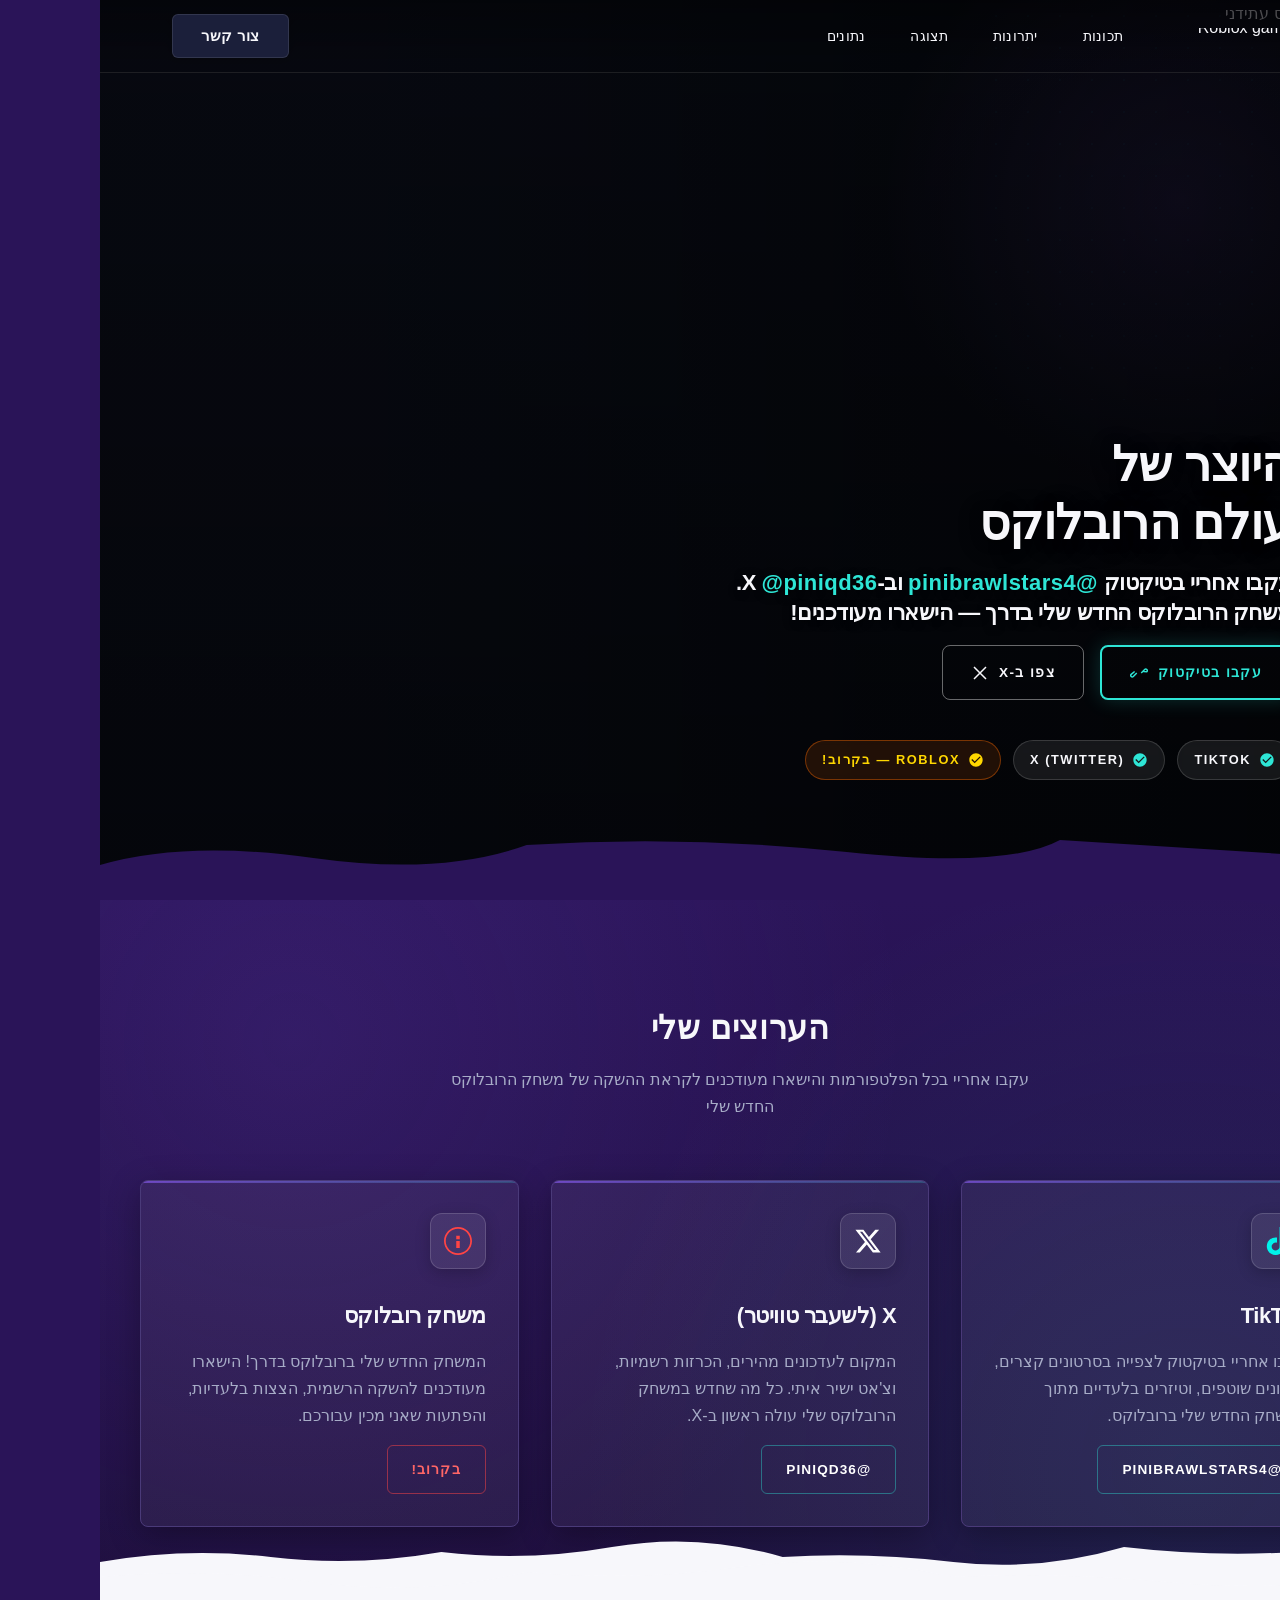
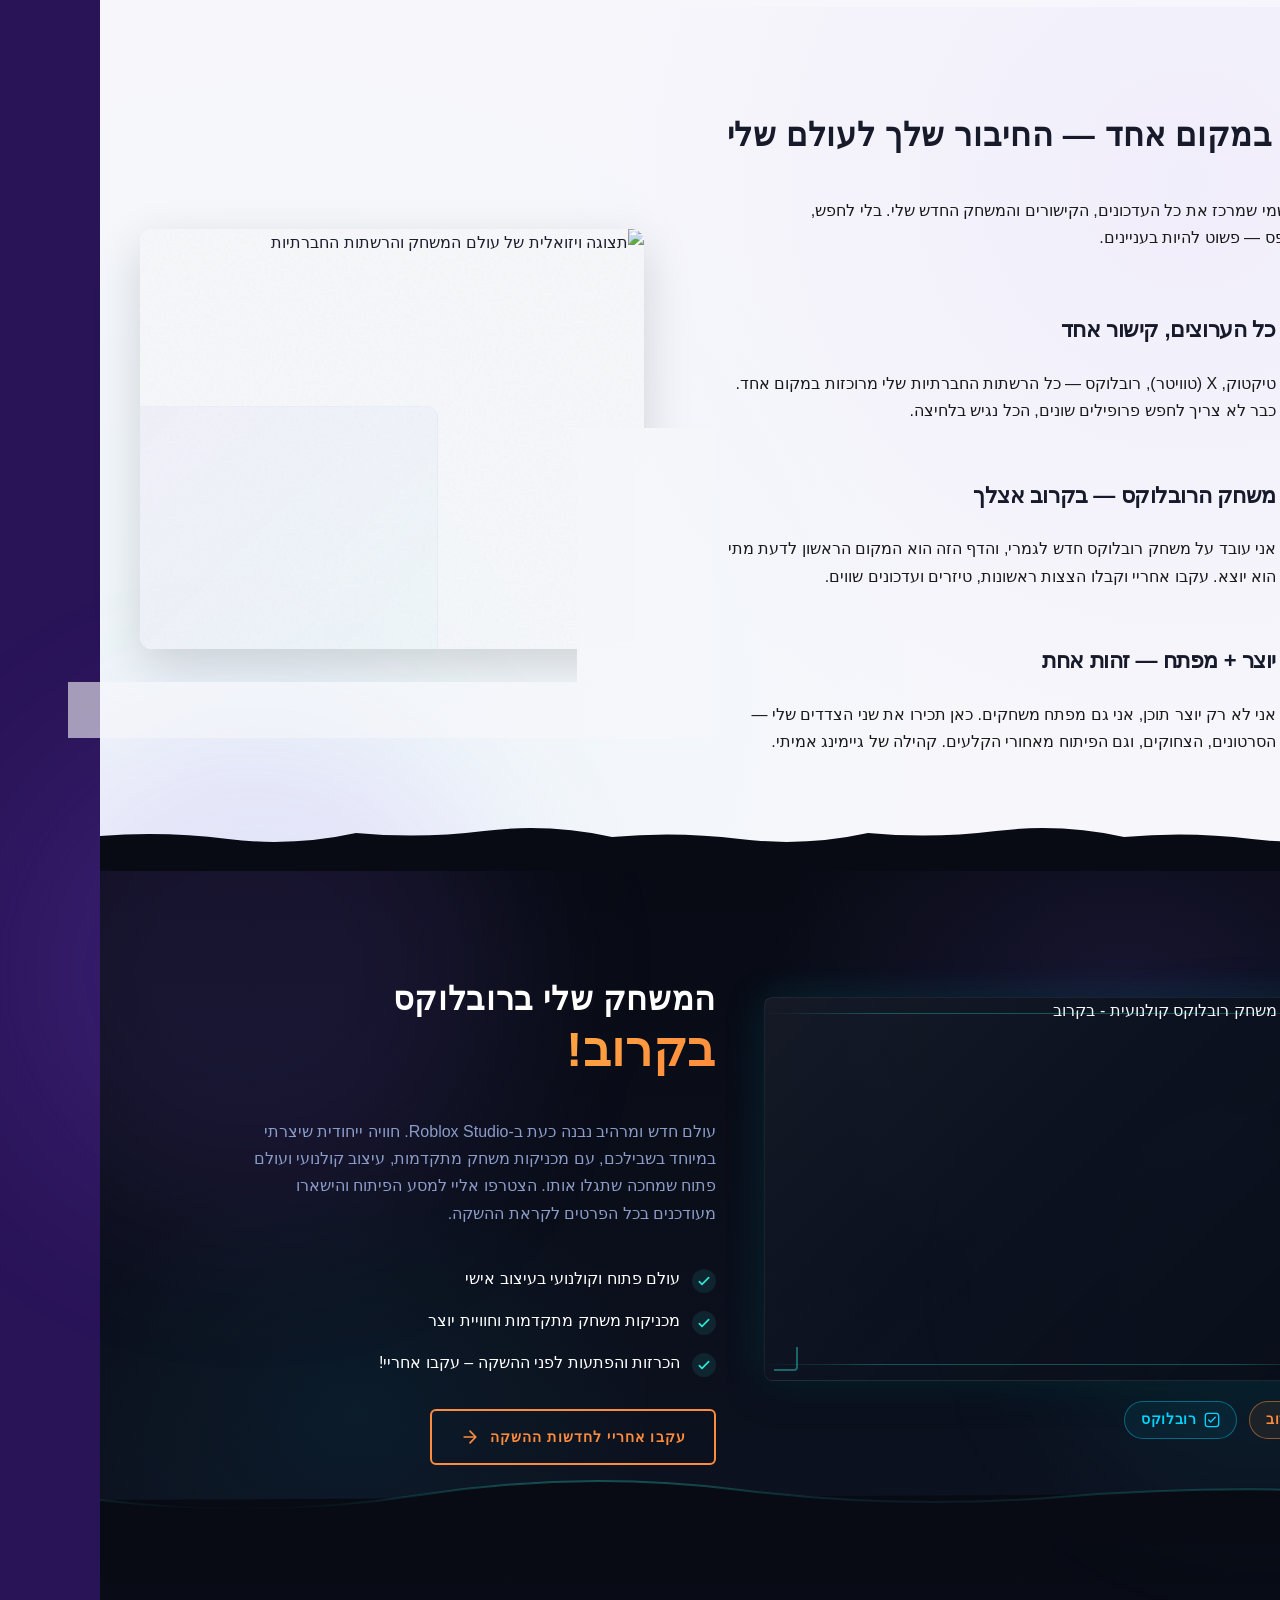
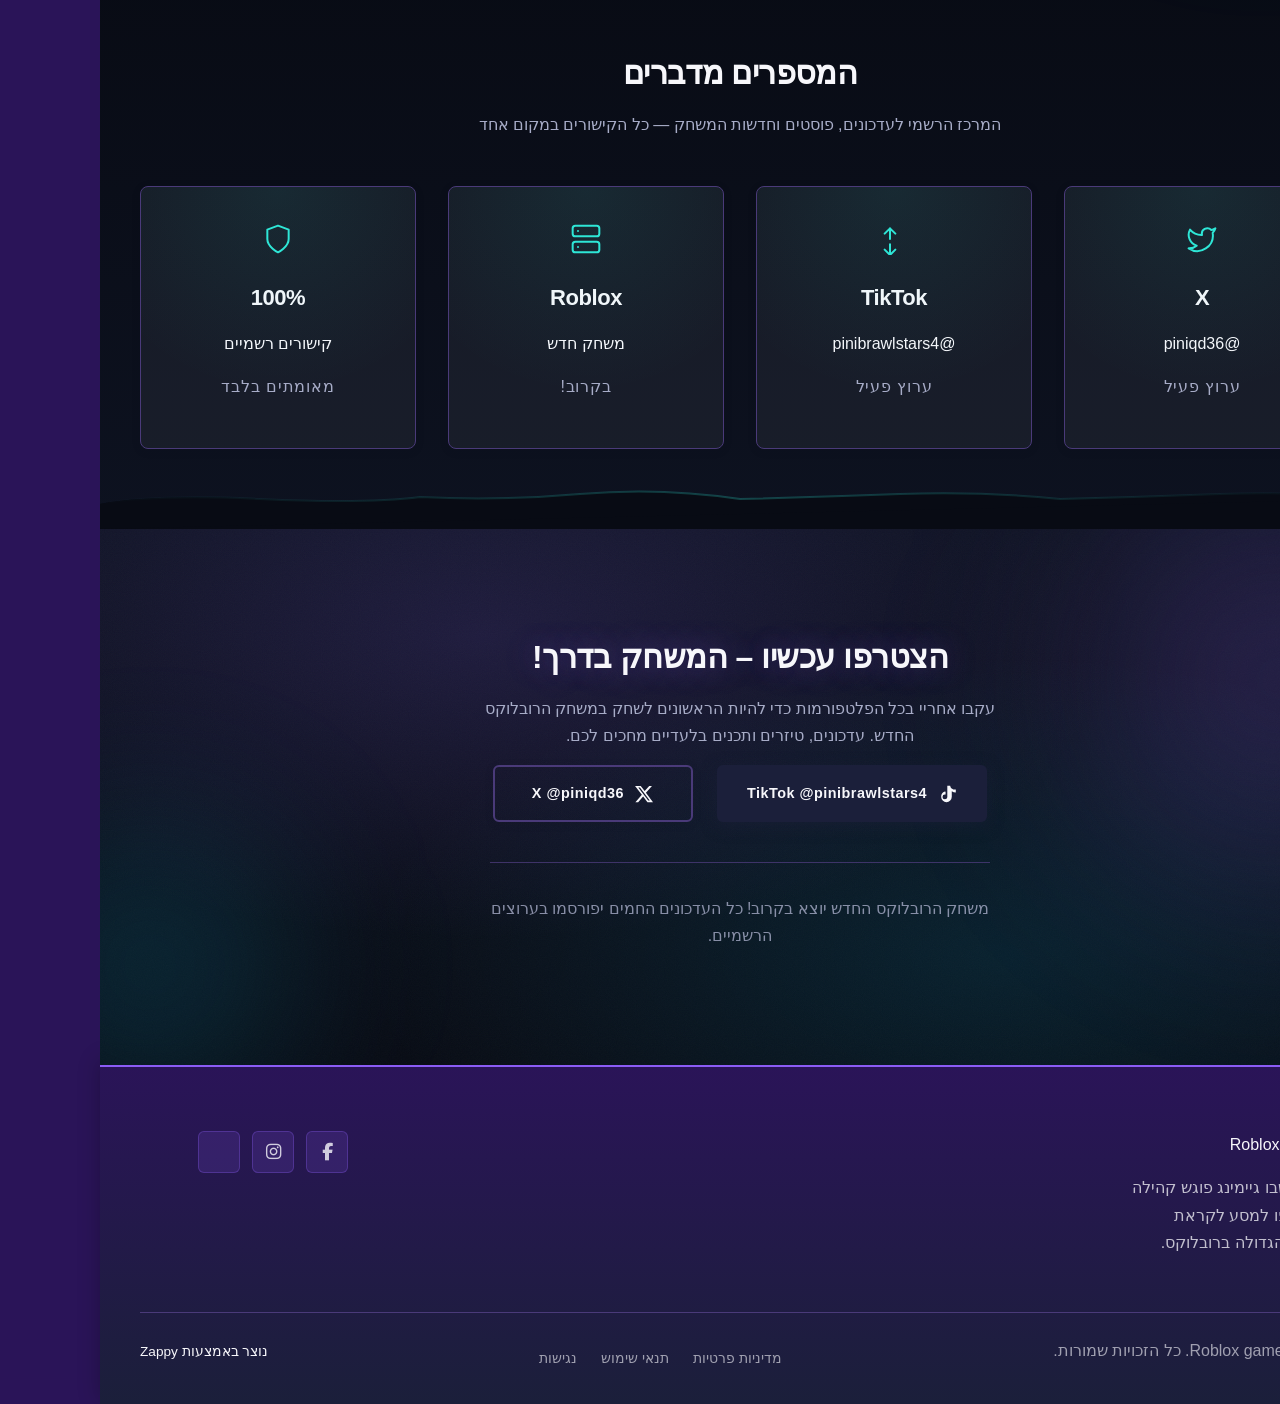
==== commit ed89c2bc: "Incremental sync: 1 page(s) — update_text, delete_element" ====
--- a/public/index.html
+++ b/public/index.html
@@ -1 +1 @@
-<!doctype html><html dir="rtl" lang="he"><head><meta charset="UTF-8"><meta content="width=device-width,initial-scale=1" name="viewport"><meta content="index, follow" name="robots"><title>גלה את משחק הרובלוקס הבא שלך — Roblox game</title><meta content="יוצר תוכן ומפתח רובלוקס מביא לך הצצה ראשונה למשחק החדש. עקוב אחריי בטיקטוק ובטוויטר והישאר מעודכן בכל הפיתוחים. היכנס עכשיו לקהילה!" name="description"><meta content="משחקי רובלוקס, יוצר תוכן גיימינג, רובלוקס ישראלי, קישורים חברתיים, מפתח רובלוקס" name="keywords"><link href="/assets/favicon.ico" rel="icon" type="image/x-icon"><link href="/assets/favicon-16x16.png" rel="icon" type="image/png" sizes="16x16"><link href="/assets/favicon-32x32.png" rel="icon" type="image/png" sizes="32x32"><link href="/assets/favicon-48x48.png" rel="icon" type="image/png" sizes="48x48"><link href="/assets/favicon-192x192.png" rel="icon" type="image/png" sizes="192x192"><link href="/assets/favicon-512x512.png" rel="icon" type="image/png" sizes="512x512"><link href="/assets/apple-touch-icon.png" rel="apple-touch-icon"><script>!function(){"use strict";var t="38b5581c-c266-401a-a283-157dec6d0e82",e="https://api.zappy5.com/api/analytics/track",a=18e5,n=2592e6,o=!0,i=!0,r=!0;var s=function(){var e="zappy_visitor_"+t,a=null;try{if(a=localStorage.getItem(e)){var o=JSON.parse(a),i=Date.now();if(i-o.created<n)return o.lastSeen=i,localStorage.setItem(e,JSON.stringify(o)),o.id}}catch(t){console.warn("Zappy Analytics: LocalStorage not available")}var r="zv_"+Date.now()+"_"+Math.random().toString(36).substr(2,9);try{localStorage.setItem(e,JSON.stringify({id:r,created:Date.now(),lastSeen:Date.now()}))}catch(t){}return r}(),c=function(){var e="zappy_session_"+t,n=null;try{if(n=sessionStorage.getItem(e)){var o=JSON.parse(n),i=Date.now();if(i-o.timestamp<a)return o.timestamp=i,sessionStorage.setItem(e,JSON.stringify(o)),o.id}}catch(t){console.warn("Zappy Analytics: SessionStorage not available")}var r="zs_"+Date.now()+"_"+Math.random().toString(36).substr(2,9);try{sessionStorage.setItem(e,JSON.stringify({id:r,timestamp:Date.now()}))}catch(t){}return r}();function l(a,n){n=n||{};var o={website_id:t,event_type:a,page_path:window.location.pathname,referrer:document.referrer||"direct",visitor_id:s,session_id:c,metadata:n};if(navigator.sendBeacon){var i=new Blob([JSON.stringify(o)],{type:"application/json"});navigator.sendBeacon(e,i)}else fetch(e,{method:"POST",headers:{"Content-Type":"application/json"},body:JSON.stringify(o),keepalive:!0}).catch(function(t){console.warn("Zappy Analytics: Failed to track event",t)})}o&&l("pageview",{title:document.title,url:window.location.href}),i&&document.addEventListener("click",function(t){var e=t.target;if("BUTTON"===e.tagName||e.closest("button")){var a="BUTTON"===e.tagName?e:e.closest("button");l("click",{element:"button",text:a.textContent.trim().substring(0,100),id:a.id||null,class:a.className||null})}else if("A"===e.tagName||e.closest("a")){var n="A"===e.tagName?e:e.closest("a");l("navigation",{element:"link",text:n.textContent.trim().substring(0,100),href:n.href,external:n.hostname!==window.location.hostname})}},!0),r&&document.addEventListener("submit",function(t){var e=t.target;l("form_submit",{form_id:e.id||null,form_name:e.name||null,form_action:e.action||null,form_method:e.method||"GET"})},!0);var d=Date.now();window.addEventListener("beforeunload",function(){l("page_unload",{time_on_page:Math.floor((Date.now()-d)/1e3),page_path:window.location.pathname})}),window.zappyAnalytics={track:l,getVisitorId:function(){return s},getSessionId:function(){return c}}}()</script><meta content="גלה את משחק הרובלוקס הבא שלך — Roblox game" property="og:title"><meta content="יוצר תוכן ומפתח רובלוקס מביא לך הצצה ראשונה למשחק החדש. עקוב אחריי בטיקטוק ובטוויטר והישאר מעודכן בכל הפיתוחים. היכנס עכשיו לקהילה!" property="og:description"><meta content="summary_large_image" name="twitter:card"><meta content="גלה את משחק הרובלוקס הבא שלך — Roblox game" name="twitter:title"><meta content="יוצר תוכן ומפתח רובלוקס מביא לך הצצה ראשונה למשחק החדש. עקוב אחריי בטיקטוק ובטוויטר והישאר מעודכן בכל הפיתוחים. היכנס עכשיו לקהילה!" name="twitter:description"><meta content="website" property="og:type"><meta content="he_IL" property="og:locale"><link href="https://cdnjs.cloudflare.com/ajax/libs/font-awesome/6.4.0/css/all.min.css" rel="stylesheet"><style>.skip-link{position:absolute;top:0;left:0;transform:translateY(-200%);padding:12px 18px;background:var(--bg-dark,#1a1a1a);color:var(--text-light,#fff);font-weight:600;border-radius:0 0 8px 0;z-index:10000}.skip-link:focus{transform:none;outline:2px solid var(--ring,#fff);outline-offset:2px}:focus-visible{outline:2px solid var(--ring,currentColor);outline-offset:3px}</style><link href="/assets/favicon.ico" rel="icon" type="image/x-icon"><link href="/assets/favicon-16x16.png" rel="icon" type="image/png" sizes="16x16"><link href="/assets/favicon-32x32.png" rel="icon" type="image/png" sizes="32x32"><link href="/assets/favicon-48x48.png" rel="icon" type="image/png" sizes="48x48"><link href="/assets/favicon-192x192.png" rel="icon" type="image/png" sizes="192x192"><link href="/assets/favicon-512x512.png" rel="icon" type="image/png" sizes="512x512"><link href="/assets/apple-touch-icon.png" rel="apple-touch-icon"><link href="https://cdn.jsdelivr.net/npm/vanilla-cookieconsent@3/dist/cookieconsent.css" rel="stylesheet"><script src="https://cdn.jsdelivr.net/npm/vanilla-cookieconsent@3/dist/cookieconsent.umd.js"></script><script src="https://cdn.jsdelivr.net/gh/mickidum/acc_toolbar/acctoolbar/acctoolbar.min.js"></script><link href="/styles.css" rel="stylesheet"><script>window.ZAPPY_WEBSITE_ID="38b5581c-c266-401a-a283-157dec6d0e82",window.ZAPPY_API_BASE="https://api.zappy5.com"</script><style id="zappy-dropdown-submenu-styles">#navMenu li:has(.sub-menu),.nav-menu li:has(.sub-menu),.navbar li:has(.sub-menu),nav li:has(.sub-menu){position:relative}#navMenu .sub-menu,.nav-menu .sub-menu,.navbar .sub-menu,nav .sub-menu{display:block!important;position:absolute!important;top:100%;left:0;min-width:220px;background:#fff;border-radius:8px;box-shadow:0 8px 25px rgba(0,0,0,.15);padding:8px 0;opacity:0;visibility:hidden;transform:translateY(10px);transition:all .3s ease;z-index:1000;list-style:none;pointer-events:none}#navMenu li:hover>.sub-menu,.nav-menu li:hover>.sub-menu,.navbar li:hover>.sub-menu,nav li:hover>.sub-menu{opacity:1!important;visibility:visible!important;transform:translateY(0)!important;pointer-events:auto!important}.sub-menu li{list-style:none;margin:0;padding:0}.sub-menu a{display:block!important;padding:10px 16px!important;color:var(--text-dark,#333)!important;font-weight:500;text-decoration:none;white-space:nowrap;transition:background-color .2s}.sub-menu .zappy-nav-child>a{padding-left:28px!important;font-size:.9em!important;opacity:.85!important}[dir=rtl] .sub-menu .zappy-nav-child>a,html[lang=ar] .sub-menu .zappy-nav-child>a,html[lang=he] .sub-menu .zappy-nav-child>a{padding-left:10px!important;padding-right:28px!important}.sub-menu .zappy-nav-parent>a{font-weight:600!important}.sub-menu a:hover{background-color:#f5f5f5}[dir=rtl] .nav-menu .sub-menu,[dir=rtl] .navbar .sub-menu,[dir=rtl] nav .sub-menu,html[lang=ar] .nav-menu .sub-menu,html[lang=ar] .navbar .sub-menu,html[lang=ar] nav .sub-menu,html[lang=he] .nav-menu .sub-menu,html[lang=he] .navbar .sub-menu,html[lang=he] nav .sub-menu{left:auto!important;right:0!important}.sub-menu:empty,.sub-menu:not(:has(li)):not(:has(> a)),.sub-menu:not(:has(li:not(.zappy-hidden-menu-item))):not(:has(> a)){display:none!important;opacity:0!important;visibility:hidden!important;pointer-events:none!important}li:has(.menu-group-title):hover>.sub-menu{opacity:1!important;visibility:visible!important;transform:translateY(0)!important;pointer-events:auto!important}#navMenu>li>.menu-group-title,.nav-menu>li>.menu-group-title{display:inline-block;padding:.5rem 1rem;cursor:default;user-select:none}@media (max-width:768px){#navMenu .sub-menu,.nav-menu .sub-menu,.navbar .sub-menu,nav .sub-menu{position:static!important;transform:none!important;box-shadow:none!important;background:0 0!important;max-height:0;overflow:hidden;opacity:0;visibility:hidden;transition:max-height .3s ease,opacity .3s ease;padding:0!important;border-radius:0!important}#navMenu .sub-menu.mobile-expanded,.nav-menu .sub-menu.mobile-expanded,.navbar .sub-menu.mobile-expanded{max-height:none!important;overflow-y:visible!important;opacity:1!important;visibility:visible!important;padding:8px 0 8px 16px!important}[dir=rtl] .sub-menu.mobile-expanded,html[lang=he] .sub-menu.mobile-expanded{padding:8px 16px 8px 0!important}#navMenu li:hover>.sub-menu,.nav-menu li:hover>.sub-menu,.navbar li:hover>.sub-menu,nav li:hover>.sub-menu{opacity:0;visibility:hidden;pointer-events:none}#navMenu li>.sub-menu.mobile-expanded,.nav-menu li>.sub-menu.mobile-expanded,.navbar li>.sub-menu.mobile-expanded,nav li>.sub-menu.mobile-expanded{opacity:1!important;visibility:visible!important;pointer-events:auto!important}#navMenu li:has(.sub-menu),.nav-menu li:has(.sub-menu),.navbar li:has(.sub-menu),nav li:has(.sub-menu){display:flex!important;flex-wrap:wrap!important;align-items:center!important;position:relative!important;min-height:44px!important}#navMenu li:has(.sub-menu)>a,.nav-menu li:has(.sub-menu)>a,.navbar li:has(.sub-menu)>a,nav li:has(.sub-menu)>a{flex:1!important;min-width:0!important}#navMenu li:has(.sub-menu)>.menu-group-title,.nav-menu li:has(.sub-menu)>.menu-group-title,.navbar li:has(.sub-menu)>.menu-group-title,nav li:has(.sub-menu)>.menu-group-title{flex:1!important;min-width:0!important;padding:0!important;line-height:inherit!important}#navMenu li:has(.sub-menu)>.sub-menu,.nav-menu li:has(.sub-menu)>.sub-menu,.navbar li:has(.sub-menu)>.sub-menu,nav li:has(.sub-menu)>.sub-menu{flex-basis:100%!important;width:100%!important}#navMenu li:has(.sub-menu)>a [class*=arrow],#navMenu li:has(.sub-menu)>a [class*=chevron],.nav-menu li:has(.sub-menu)>a .fa-angle-down,.nav-menu li:has(.sub-menu)>a .fa-chevron-down,.nav-menu li:has(.sub-menu)>a [class*=arrow],.nav-menu li:has(.sub-menu)>a [class*=chevron],nav li:has(.sub-menu)>a [class*=arrow],nav li:has(.sub-menu)>a [class*=chevron]{display:none!important;visibility:hidden!important}.mobile-submenu-toggle{display:flex!important;align-items:center!important;justify-content:center!important;width:44px!important;height:auto!important;background:0 0!important;border:none!important;cursor:pointer!important;color:var(--text-light)!important;position:static!important;flex-shrink:0!important;align-self:stretch!important;z-index:2!important;padding:0!important;margin:0!important}.mobile-submenu-toggle::after{content:''!important;width:0!important;height:0!important;border-left:6px solid transparent!important;border-right:6px solid transparent!important;border-top:7px solid currentColor!important;transition:transform .3s ease!important}.mobile-submenu-toggle.expanded::after{transform:rotate(180deg)!important}.sub-menu a{padding:10px 0!important;display:block!important;color:var(--text-light)!important;white-space:normal!important}.sub-menu .zappy-nav-child>a{padding-left:28px!important;font-size:.9em!important;opacity:.85!important}[dir=rtl] .sub-menu .zappy-nav-child>a,html[lang=ar] .sub-menu .zappy-nav-child>a,html[lang=he] .sub-menu .zappy-nav-child>a{padding-left:0!important;padding-right:28px!important}.sub-menu .zappy-nav-parent>a{font-weight:600!important}#navMenu.active,.nav-menu.active{max-width:100vw!important;overflow-x:hidden!important;box-sizing:border-box!important}.navbar .sub-menu li a,.zappy-products-dropdown .sub-menu a,nav.navbar .sub-menu li a{color:var(--text-light)!important}}@media (min-width:769px){.mobile-submenu-toggle{display:none!important}}</style><style id="zappy-widget-visibility">html[dir=rtl] .whatsapp-float{right:20px!important;left:auto!important}html:not([dir]) .whatsapp-float,html[dir=ltr] .whatsapp-float{left:20px!important;right:auto!important}html[dir=rtl] #mic-access-tool-general-button,html[dir=rtl] #mic-init-access-tool #mic-access-tool-general-button,html[dir=rtl] #mic-init-access-tool .mic-access-tool-general-button,html[dir=rtl] ._access-icon,html[dir=rtl] .mic-access-tool-general-button{left:20px!important;right:auto!important}html:not([dir]) #mic-access-tool-general-button,html:not([dir]) #mic-init-access-tool #mic-access-tool-general-button,html:not([dir]) #mic-init-access-tool .mic-access-tool-general-button,html:not([dir]) ._access-icon,html:not([dir]) .mic-access-tool-general-button,html[dir=ltr] #mic-access-tool-general-button,html[dir=ltr] #mic-init-access-tool #mic-access-tool-general-button,html[dir=ltr] #mic-init-access-tool .mic-access-tool-general-button,html[dir=ltr] ._access-icon,html[dir=ltr] .mic-access-tool-general-button{right:20px!important;left:auto!important}@media (max-width:768px){.whatsapp-float{display:flex!important}}@media (min-width:769px){.whatsapp-float{display:flex!important}}@media (max-width:768px){#mic-access-tool-general-button,#mic-init-access-tool #mic-access-tool-general-button,#mic-init-access-tool .mic-access-tool-general-button,._access-icon,.mic-access-tool-general-button{display:flex!important;visibility:visible!important;opacity:1!important;pointer-events:auto!important}#mic-access-tool-box.opened-mic-access-tool,#mic-init-access-tool #mic-access-tool-box.opened-mic-access-tool,.mic-access-tool-box.opened-mic-access-tool{visibility:visible!important;opacity:1!important;pointer-events:auto!important}}@media (min-width:769px){#mic-access-tool-general-button,#mic-init-access-tool #mic-access-tool-general-button,#mic-init-access-tool .mic-access-tool-general-button,._access-icon,.mic-access-tool-general-button{display:flex!important;visibility:visible!important;opacity:1!important;pointer-events:auto!important}#mic-access-tool-box.opened-mic-access-tool,#mic-init-access-tool #mic-access-tool-box.opened-mic-access-tool,.mic-access-tool-box.opened-mic-access-tool{visibility:visible!important;opacity:1!important;pointer-events:auto!important}}</style></head><body><a href="#main" class="skip-link">דלג לתוכן הראשי</a><nav class="navbar" dir="rtl"><button aria-label="Menu" class="mobile-toggle" id="mobileToggle"><svg viewBox="0 0 24 24" fill="none" height="24" width="24" class="hamburger-icon"><path d="M3 12h18M3 6h18M3 18h18" stroke="currentColor" stroke-width="2" stroke-linecap="round"></path></svg> <svg viewBox="0 0 24 24" fill="none" height="24" width="24" class="close-icon" style="display:none"><path d="M18 6L6 18M6 6l12 12" stroke="currentColor" stroke-width="2" stroke-linecap="round"></path></svg></button> <button aria-label="Call" class="phone-header-btn" data-phone="[business_phone]"><svg viewBox="0 0 24 24" fill="currentColor" height="20" width="20"><path d="M22 16.92v3a2 2 0 0 1-2.18 2 19.79 19.79 0 0 1-8.63-3.07 19.5 19.5 0 0 1-6-6 19.79 19.79 0 0 1-3.07-8.67A2 2 0 0 1 4.11 2h3a2 2 0 0 1 2 1.72 12.84 12.84 0 0 0 .7 2.81 2 2 0 0 1-.45 2.11L8.09 9.91a16 16 0 0 0 6 6l1.27-1.27a2 2 0 0 1 2.11-.45 12.84 12.84 0 0 0 2.81.7A2 2 0 0 1 22 16.92z"></path></svg></button><div class="nav-container"><div class="nav-right-group"><div class="nav-brand"><a href="/" class="logo-link"><img alt="Roblox game" src="/assets/site-----image-1.webp" class="logo"></a></div><ul class="nav-menu" id="navMenu"><li><a href="#features">תכונות</a></li><li><a href="#benefits">יתרונות</a></li><li><a href="#showcase">תצוגה</a></li><li><a href="#stats">נתונים</a></li><li class="mobile-contact-link nav-cta-mobile-item"><a href="#cta" class="nav-cta-btn">צור קשר</a></li></ul></div><div class="nav-cta-container"><a href="#cta" class="nav-cta-btn">צור קשר</a></div></div></nav><script>window.addEventListener("load",function(){const e=document.querySelector(".navbar, nav, header");if(!e)return void console.log("[Navbar] Navbar element not found");let t=document.getElementById("mobileToggle")||document.querySelector(".mobile-toggle")||document.querySelector(".hamburger")||document.querySelector(".hamburger-menu")||document.querySelector(".menu-toggle")||document.querySelector(".burger-menu")||document.querySelector('[aria-label="Menu"]')||document.querySelector('[aria-label="תפריט"]');const o=document.querySelector(".phone-header-btn"),n=window.getComputedStyle(e);let r=n.backgroundColor;if(console.log("[Navbar] Initial navbar background:",r),"transparent"===r||"rgba(0, 0, 0, 0)"===r||r.startsWith("rgba")&&r.includes(", 0)")){const e=n.backgroundImage;if(e&&"none"!==e)console.log("[Navbar] Navbar has background image/gradient, using dark text"),r="rgb(240, 240, 240)";else{const e=window.getComputedStyle(document.body).backgroundColor;console.log("[Navbar] Navbar transparent, using body background:",e),r=e}}const a=r.match(/\d+/g);if(a&&a.length>=3){const e=(.299*parseInt(a[0])+.587*parseInt(a[1])+.114*parseInt(a[2]))/255;console.log("[Navbar] Mobile button colors preserved from Claude CSS (luminance:",e.toFixed(2)+")");const n=document.createElement("style");n.id="zappy-mobile-nav-fix";document.documentElement.lang;document.documentElement.dir,n.textContent='\n        /* Hide mobile buttons on desktop, show only on mobile */\n        @media (min-width: 769px) {\n          .mobile-toggle,\n          .phone-header-btn {\n            display: none !important;\n          }\n        }\n        \n        /* Show and position mobile buttons correctly on mobile */\n        @media (max-width: 768px) {\n          .navbar,\n          nav.navbar {\n            min-height: 70px !important;\n          }\n\n          .mobile-toggle,\n          .phone-header-btn {\n            position: absolute !important;\n            top: 0 !important;\n            bottom: 0 !important;\n            margin-top: auto !important;\n            margin-bottom: auto !important;\n            transform: none !important;\n            z-index: 1001 !important;\n            display: flex !important;\n            align-items: center !important;\n            justify-content: center !important;\n            width: 36px !important;\n            height: 36px !important;\n            border-radius: 50% !important;\n            border: none !important;\n            cursor: pointer !important;\n            padding: 6px !important;\n            background: none !important;\n            color: var(--nav-text, var(--text-light)) !important;\n            touch-action: manipulation !important;\n            -webkit-tap-highlight-color: transparent !important;\n          }\n\n          html[data-zappy-site-type="ecommerce"] .phone-header-btn,\n          body[data-zappy-site-type="ecommerce"] .phone-header-btn,\n          html[data-zappy-site-type="ecommerce"] header .phone-header-btn,\n          html[data-zappy-site-type="ecommerce"] nav .phone-header-btn {\n            display: none !important;\n            visibility: hidden !important;\n            width: 0 !important;\n            height: 0 !important;\n            min-width: 0 !important;\n            overflow: hidden !important;\n          }\n          \n          /* LTR positioning (default): hamburger LEFT, phone RIGHT */\n          html:not([dir="rtl"]):not([lang="he"]):not([lang="ar"]) .mobile-toggle,\n          html[dir="ltr"] .mobile-toggle {\n            left: 12px !important;\n            right: auto !important;\n          }\n          html:not([dir="rtl"]):not([lang="he"]):not([lang="ar"]) .phone-header-btn,\n          html[dir="ltr"] .phone-header-btn {\n            right: 12px !important;\n            left: auto !important;\n          }\n          \n          /* RTL positioning: hamburger RIGHT, phone LEFT */\n          html[dir="rtl"] .mobile-toggle,\n          html[lang="he"] .mobile-toggle,\n          html[lang="ar"] .mobile-toggle {\n            right: 12px !important;\n            left: auto !important;\n          }\n          html[dir="rtl"] .phone-header-btn,\n          html[lang="he"] .phone-header-btn,\n          html[lang="ar"] .phone-header-btn {\n            left: 12px !important;\n            right: auto !important;\n          }\n          \n          /* CRITICAL: Ensure nav-container has min-height on mobile */\n          /* All children are positioned absolutely/fixed on mobile, so height:auto collapses to 0 */\n          .nav-container {\n            min-height: 70px !important;\n            position: relative !important;\n          }\n          \n          /* Ensure SVG icons are properly sized and inherit color */\n          .mobile-toggle svg,\n          .phone-header-btn svg {\n            width: 24px !important;\n            height: 24px !important;\n            /* Don\'t force display - let JavaScript control hamburger/close toggle */\n          }\n          \n          /* Reset nav-cta-container on mobile - remove desktop box-shadow/padding */\n          /* that creates a visible ghost box when CTA button is hidden */\n          .nav-cta-container {\n            box-shadow: none !important;\n            padding: 0 !important;\n          }\n          \n          /* Hide nav-cta-container entirely on mobile when there\'s no lang-switcher */\n          /* (only the CTA button is inside, and it\'s hidden on mobile) */\n          .nav-cta-container:not(:has(.lang-switcher)) {\n            display: none !important;\n          }\n          \n          /* CRITICAL: Prevent hero image fade gradient from bleeding over headline text */\n          /* The .image-fade-gradient has bottom: -30px (extends below parent) */\n          /* On mobile stacked layout, this overlaps the h1 text below the image */\n          .hero-image-column {\n            overflow: hidden !important;\n          }\n          .image-fade-gradient {\n            bottom: 0 !important;\n          }\n          \n          /* Hide desktop language switcher on mobile - hamburger menu handles it */\n          /* High specificity to override stored CSS */\n          .lang-switcher,\n          .nav-cta-container .lang-switcher,\n          .nav-container .lang-switcher,\n          .navbar .lang-switcher,\n          .navbar .nav-cta-container .lang-switcher {\n            display: none !important;\n          }\n        }\n      ';const r=document.getElementById("zappy-mobile-nav-fix");r&&r.remove(),document.head.appendChild(n),console.log("[Navbar] Critical CSS injected for mobile nav positioning");const i=window.innerWidth<=768;if(t){const e=t.querySelector(".hamburger-icon"),o=t.querySelector(".close-icon");e&&(e.style.setProperty("width","24px","important"),e.style.setProperty("height","24px","important"),e.style.setProperty("display","block","important")),o&&(o.style.setProperty("width","24px","important"),o.style.setProperty("height","24px","important"),o.style.setProperty("display","none","important")),i?(t.style.setProperty("position","absolute","important"),t.style.setProperty("top","0","important"),t.style.setProperty("bottom","0","important"),t.style.setProperty("margin-top","auto","important"),t.style.setProperty("margin-bottom","auto","important"),t.style.setProperty("transform","none","important"),t.style.setProperty("z-index","1001","important"),t.style.removeProperty("left"),t.style.removeProperty("right"),console.log("[Navbar] Mobile toggle positioning applied (mobile viewport)")):(t.style.removeProperty("position"),t.style.removeProperty("top"),t.style.removeProperty("transform"),t.style.removeProperty("z-index"),t.style.removeProperty("left"),t.style.removeProperty("right"),console.log("[Navbar] Desktop viewport - cleared mobile toggle inline positioning"))}if(o){const e=o.querySelector("svg");e&&(e.style.width="24px",e.style.height="24px",e.setAttribute("width","24"),e.setAttribute("height","24")),i?(o.style.setProperty("position","absolute","important"),o.style.setProperty("top","0","important"),o.style.setProperty("bottom","0","important"),o.style.setProperty("margin-top","auto","important"),o.style.setProperty("margin-bottom","auto","important"),o.style.setProperty("transform","none","important"),o.style.setProperty("z-index","1001","important"),o.style.removeProperty("left"),o.style.removeProperty("right"),console.log("[Navbar] Phone button positioning applied (mobile viewport)")):(o.style.removeProperty("position"),o.style.removeProperty("top"),o.style.removeProperty("transform"),o.style.removeProperty("z-index"),o.style.removeProperty("left"),o.style.removeProperty("right"),console.log("[Navbar] Desktop viewport - cleared phone button inline positioning"))}}else console.log("[Navbar] Could not parse background color:",r);t=document.getElementById("mobileToggle")||document.querySelector(".mobile-toggle")||document.querySelector(".hamburger")||document.querySelector(".hamburger-menu")||document.querySelector(".menu-toggle")||document.querySelector(".burger-menu")||document.querySelector('[aria-label="Menu"]')||document.querySelector('[aria-label="תפריט"]');const i=document.getElementById("navMenu")||document.querySelector(".nav-menu")||document.querySelector(".nav-links")||document.querySelector("nav ul:not(.submenu)");if(!t||!i)return void console.log("[Navbar] Mobile toggle or menu not found:",{toggle:!!t,menu:!!i});i.id||(i.id="navMenu"),console.log("[Navbar] Initializing mobile menu...");const l=t.cloneNode(!0);t.parentNode.replaceChild(l,t);var s=0;function p(e){var t=Date.now();t-s<300||(s=t,function(e){e.preventDefault(),e.stopPropagation();const t=l.querySelector(".hamburger-icon"),o=l.querySelector(".close-icon");i.classList.contains("active")?(i.classList.remove("active"),t&&t.style.setProperty("display","block","important"),o&&o.style.setProperty("display","none","important"),document.body.style.overflow="",document.body.classList.remove("menu-open"),console.log("[Navbar] Menu closed")):(i.classList.add("active"),t&&t.style.setProperty("display","none","important"),o&&o.style.setProperty("display","block","important"),document.body.style.overflow="hidden",document.body.classList.add("menu-open"),console.log("[Navbar] Menu opened"))}(e))}l.addEventListener("click",p),l.addEventListener("touchend",p),document.addEventListener("keydown",function(e){if(("Escape"===e.key||"Esc"===e.key)&&i.classList.contains("active")){const e=l.querySelector(".hamburger-icon"),t=l.querySelector(".close-icon");i.classList.remove("active"),e&&e.style.setProperty("display","block","important"),t&&t.style.setProperty("display","none","important"),document.body.style.overflow="",document.body.classList.remove("menu-open"),console.log("[Navbar] Menu closed (Escape)")}}),i.querySelectorAll("a").forEach(function(e){e.addEventListener("click",function(){if("#"===this.getAttribute("href"))return;const e=l.querySelector(".hamburger-icon"),t=l.querySelector(".close-icon");i.classList.remove("active"),e&&e.style.setProperty("display","block","important"),t&&t.style.setProperty("display","none","important"),document.body.style.overflow="",document.body.classList.remove("menu-open"),console.log("[Navbar] Menu closed (link clicked)")})});var m=i.querySelectorAll(".dropdown-toggle");m.forEach(function(e){e.addEventListener("click",function(e){e.preventDefault(),e.stopPropagation();var t=this.closest(".nav-dropdown");t&&(t.parentNode.querySelectorAll(".nav-dropdown.open").forEach(function(e){e!==t&&e.classList.remove("open")}),t.classList.toggle("open"),console.log("[Navbar] Dropdown toggled:",t.classList.contains("open")?"open":"closed"))})}),document.addEventListener("click",function(e){e.target.closest(".nav-dropdown")||document.querySelectorAll(".nav-dropdown.open").forEach(function(e){e.classList.remove("open")})}),console.log("[Navbar] Dropdown handlers initialized for "+m.length+" dropdowns"),o&&o.addEventListener("click",function(){const e=document.querySelectorAll('a[href^="tel:"]'),t=e.length>0?e[0].getAttribute("href").replace("tel:",""):"[business_phone]";window.location.href="tel:"+t,console.log("[Navbar] Phone button clicked")}),console.log("[Navbar] Mobile menu initialized successfully")})</script><main id="main"><section class="index-hero-section" data-band-index="0" data-layout-spec="בית-hero" id="hero" data-hero-type="fullscreen-scrim"><div class="index-hero-section__bg-layer"><img alt="יקום רובלוקס עתידני" src="/assets/site-index-hero-image-1.webp" class="index-hero-section__bg-img" data-context="A cinematic Roblox-inspired futuristic world: deep indigo-to-violet gradient sky with glowing neon terrain, floating geometric crystals, subtle pixel-noise texture, motion-blur streaks, and a social-media-meets-metaverse atmosphere. No text or logos in the image." data-hero-bg="true" data-placeholder="index-hero-image-1" fetchpriority="high" height="600" loading="eager" width="1200"></div><div class="index-hero-section__scrim" aria-hidden="true"></div><div class="index-hero-section__motif-neon-grid" aria-hidden="true"></div><div class="index-hero-section__motif-purple-orb" aria-hidden="true"></div><div class="index-hero-section__overlay"><div class="index-hero-section__text-group"><h1 class="index-hero-section__title">היוצר של<br>עולם הרובלוקס</h1><h3 class="index-hero-section__subtitle">עקבו אחריי בטיקטוק <span class="index-hero-section__handle">@pinibrawlstars4</span> וב-X <span class="index-hero-section__handle">@piniqd36</span>. משחק הרובלוקס החדש שלי בדרך — הישארו מעודכנים!</h3><div class="index-hero-section__cta-group"><a href="https://www.tiktok.com/@pinibrawlstars4?_r=1&amp;_t=ZS-97du53bTCu8" class="index-hero-section__btn index-hero-section__btn--primary" target="_blank" rel="noopener noreferrer"><span>עקבו בטיקטוק</span> <svg viewBox="0 0 24 24" fill="none" data-element-type="icon" data-icon-type="svg" height="18" width="18" stroke="currentColor" stroke-width="2"><path d="M9 12l-4.586 4.586a2 2 0 01-2.828-2.828L6.172 10"></path><path d="M15 12l4.586-4.586a2 2 0 012.828 2.828L17.828 10"></path></svg> </a><a href="https://x.com/piniqd36?s=11" class="index-hero-section__btn index-hero-section__btn--secondary" target="_blank" rel="noopener noreferrer"><span>צפו ב-X</span> <svg viewBox="0 0 24 24" fill="none" data-element-type="icon" data-icon-type="svg" height="18" width="18" stroke="currentColor" stroke-width="2"><path d="M4 4l16 16M4 20L20 4"></path></svg></a></div><div class="index-hero-section__badges"><span class="index-hero-section__badge"><svg viewBox="0 0 24 24" fill="currentColor" data-element-type="icon" data-icon-type="svg" height="16" width="16"><path d="M12 2C6.48 2 2 6.48 2 12s4.48 10 10 10 10-4.48 10-10S17.52 2 12 2zm-2 15l-5-5 1.41-1.41L10 14.17l7.59-7.59L19 8l-9 9z"></path></svg> <span>TikTok</span> </span><span class="index-hero-section__badge"><svg viewBox="0 0 24 24" fill="currentColor" data-element-type="icon" data-icon-type="svg" height="16" width="16"><path d="M12 2C6.48 2 2 6.48 2 12s4.48 10 10 10 10-4.48 10-10S17.52 2 12 2zm-2 15l-5-5 1.41-1.41L10 14.17l7.59-7.59L19 8l-9 9z"></path></svg> <span>X (Twitter)</span> </span><span class="index-hero-section__badge index-hero-section__badge--coming-soon"><svg viewBox="0 0 24 24" fill="currentColor" data-element-type="icon" data-icon-type="svg" height="16" width="16"><path d="M12 2C6.48 2 2 6.48 2 12s4.48 10 10 10 10-4.48 10-10S17.52 2 12 2zm-2 15l-5-5 1.41-1.41L10 14.17l7.59-7.59L19 8l-9 9z"></path></svg> <span>Roblox — בקרוב!</span></span></div></div></div><div class="index-hero-section__divider-wrapper" aria-hidden="true"><svg viewBox="0 0 1200 80" xmlns="http://www.w3.org/2000/svg" aria-hidden="true" data-no-icon-edit="true" preserveAspectRatio="none"><defs><linearGradient id="nebulaFade" x1="0%" x2="100%" y1="0%" y2="0%"><stop offset="0%" stop-color="var(--bg-dark)" stop-opacity="0.95"></stop><stop offset="100%" stop-color="var(--bg-dark)" stop-opacity="1"></stop></linearGradient></defs><path d="M0,80 L0,45 Q80,20 200,38 T400,25 Q550,15 700,32 T900,20 Q1050,30 1200,40 L1200,80 Z" fill="var(--bg-dark)"></path></svg></div></section><section class="index-features-section" data-band-index="1" data-layout-spec="בית-features" id="features"><div class="features-container"><div class="features-intro"><h2>הערוצים שלי</h2><p>עקבו אחריי בכל הפלטפורמות והישארו מעודכנים לקראת ההשקה של משחק הרובלוקס החדש שלי</p></div><div class="features-grid"><article class="feature-card"><div class="card-badge-wrapper"><div class="card-badge tiktok-badge"><svg viewBox="0 0 24 24" fill="currentColor" data-element-type="icon" data-icon-type="svg" xmlns="http://www.w3.org/2000/svg"><path d="M12.525.02c1.31-.02 2.61-.01 3.91-.02.08 1.53.63 3.09 1.75 4.17 1.12 1.11 2.7 1.62 4.24 1.79v4.03c-1.44-.05-2.89-.35-4.2-.97-.57-.26-1.1-.59-1.62-.93-.01 2.92.01 5.84-.02 8.75-.08 1.4-.54 2.79-1.35 3.94-1.31 1.92-3.58 3.17-5.91 3.21-1.43.08-2.86-.31-4.08-1.03-2.02-1.19-3.44-3.37-3.65-5.71-.02-.5-.03-1-.01-1.49.18-1.9 1.12-3.72 2.58-4.96 1.66-1.44 3.98-2.13 6.15-1.72.02 1.48-.04 2.96-.04 4.44-.99-.32-2.15-.23-3.02.37-.63.41-1.11 1.04-1.36 1.75-.21.51-.15 1.07-.14 1.61.24 1.64 1.82 3.02 3.5 2.87 1.12-.01 2.19-.66 2.77-1.61.19-.33.4-.67.41-1.06.1-1.79.06-3.57.07-5.36.01-4.03-.01-8.05.02-12.07z"></path></svg></div></div><h3>TikTok</h3><p>עקבו אחריי בטיקטוק לצפייה בסרטונים קצרים, עדכונים שוטפים, וטיזרים בלעדיים מתוך המשחק החדש שלי ברובלוקס.</p><a href="https://www.tiktok.com/@pinibrawlstars4" class="card-cta" target="_blank" rel="noopener noreferrer">@pinibrawlstars4</a></article><article class="feature-card"><div class="card-badge-wrapper"><div class="card-badge x-badge"><svg viewBox="0 0 24 24" fill="currentColor" data-element-type="icon" data-icon-type="svg" xmlns="http://www.w3.org/2000/svg"><path d="M18.244 2.25h3.308l-7.227 8.26 8.502 11.24H16.17l-5.214-6.817L4.99 21.75H1.68l7.73-8.835L1.254 2.25H8.08l4.713 6.231zm-1.161 17.52h1.833L7.084 4.126H5.117z"></path></svg></div></div><h3>X (לשעבר טוויטר)</h3><p>המקום לעדכונים מהירים, הכרזות רשמיות, וצ'אט ישיר איתי. כל מה שחדש במשחק הרובלוקס שלי עולה ראשון ב-X.</p><a href="https://x.com/piniqd36" class="card-cta" target="_blank" rel="noopener noreferrer">@piniqd36</a></article><article class="feature-card"><div class="card-badge-wrapper"><div class="card-badge roblox-badge"><svg viewBox="0 0 24 24" fill="currentColor" data-element-type="icon" data-icon-type="svg" xmlns="http://www.w3.org/2000/svg"><path d="M12 0C5.373 0 0 5.373 0 12s5.373 12 12 12 12-5.373 12-12S18.627 0 12 0zm0 22.5C6.21 22.5 1.5 17.79 1.5 12S6.21 1.5 12 1.5 22.5 6.21 22.5 12 17.79 22.5 12 22.5zm-1.5-15h3v3h-3v-3zm0 4.5h3v6h-3v-6z"></path></svg></div></div><h3>משחק רובלוקס</h3><p>המשחק החדש שלי ברובלוקס בדרך! הישארו מעודכנים להשקה הרשמית, הצצות בלעדיות, והפתעות שאני מכין עבורכם.</p><span class="card-cta coming-soon">בקרוב!</span></article></div></div><div class="index-features-divider-wrapper"><svg viewBox="0 0 1200 80" xmlns="http://www.w3.org/2000/svg" aria-hidden="true" data-no-icon-edit="true" preserveAspectRatio="none"><defs><linearGradient id="ripGradient" x1="0%" x2="0%" y1="0%" y2="100%"><stop offset="0%" stop-color="#2A1458" stop-opacity="1"></stop><stop offset="100%" stop-color="#2A1458" stop-opacity="0"></stop></linearGradient></defs><path d="M0,80 L0,35 Q80,20 160,30 T320,25 Q400,35 480,20 T640,30 Q720,25 800,35 T960,20 Q1040,30 1120,25 T1200,35 L1200,80 Z" fill="var(--bg-light)"></path><path d="M0,80 L0,50 Q100,40 200,55 T400,45 Q500,55 600,40 T800,50 Q900,45 1000,55 T1200,50 L1200,80 Z" fill="var(--bg-light)"></path></svg></div></section><section class="index-benefits-section" data-band-index="2" data-layout-spec="בית-benefits" id="benefits"><div class="index-benefits-section__container"><div class="index-benefits-section__content"><h2 class="index-benefits-section__title">הכל במקום אחד — החיבור שלך לעולם שלי</h2><p class="index-benefits-section__subtitle" style="color:#1A1A1A !important">הדף הרשמי שמרכז את כל העדכונים, הקישורים והמשחק החדש שלי. בלי לחפש, בלי לפספס — פשוט להיות בעניינים.</p><div class="index-benefits-section__values"><div class="index-benefits-section__value-item"><div class="index-benefits-section__value-icon-wrapper"><svg viewBox="0 0 24 24" fill="none" data-element-type="icon" data-icon-type="svg" xmlns="http://www.w3.org/2000/svg" class="index-benefits-section__value-icon"><path d="M18 8C19.6569 8 21 6.65685 21 5C21 3.34315 19.6569 2 18 2C16.3431 2 15 3.34315 15 5C15 6.65685 16.3431 8 18 8Z" stroke="currentColor" stroke-width="1.5" stroke-linecap="round" stroke-linejoin="round"></path><path d="M6 15C7.65685 15 9 13.6569 9 12C9 10.3431 7.65685 9 6 9C4.34315 9 3 10.3431 3 12C3 13.6569 4.34315 15 6 15Z" stroke="currentColor" stroke-width="1.5" stroke-linecap="round" stroke-linejoin="round"></path><path d="M18 22C19.6569 22 21 20.6569 21 19C21 17.3431 19.6569 16 18 16C16.3431 16 15 17.3431 15 19C15 20.6569 16.3431 22 18 22Z" stroke="currentColor" stroke-width="1.5" stroke-linecap="round" stroke-linejoin="round"></path><path d="M8.59 13.51L15.42 17.49" stroke="currentColor" stroke-width="1.5" stroke-linecap="round" stroke-linejoin="round"></path><path d="M15.41 6.51L8.59 10.49" stroke="currentColor" stroke-width="1.5" stroke-linecap="round" stroke-linejoin="round"></path></svg></div><div class="index-benefits-section__value-text"><h3 class="index-benefits-section__value-title">כל הערוצים, קישור אחד</h3><p class="index-benefits-section__value-desc" style="color:#1A1A1A !important">טיקטוק, X (טוויטר), רובלוקס — כל הרשתות החברתיות שלי מרוכזות במקום אחד. כבר לא צריך לחפש פרופילים שונים, הכל נגיש בלחיצה.</p></div></div><div class="index-benefits-section__value-item"><div class="index-benefits-section__value-icon-wrapper"><svg viewBox="0 0 24 24" fill="none" data-element-type="icon" data-icon-type="svg" xmlns="http://www.w3.org/2000/svg" class="index-benefits-section__value-icon"><path d="M21 12V19C21 20.1046 20.1046 21 19 21H5C3.89543 21 3 20.1046 3 19V5C3 3.89543 3.89543 3 5 3H12" stroke="currentColor" stroke-width="1.5" stroke-linecap="round" stroke-linejoin="round"></path><path d="M16 3H21V8" stroke="currentColor" stroke-width="1.5" stroke-linecap="round" stroke-linejoin="round"></path><path d="M21 3L12 12" stroke="currentColor" stroke-width="1.5" stroke-linecap="round" stroke-linejoin="round"></path></svg></div><div class="index-benefits-section__value-text"><h3 class="index-benefits-section__value-title">משחק הרובלוקס — בקרוב אצלך</h3><p class="index-benefits-section__value-desc" style="color:#1A1A1A !important">אני עובד על משחק רובלוקס חדש לגמרי, והדף הזה הוא המקום הראשון לדעת מתי הוא יוצא. עקבו אחריי וקבלו הצצות ראשונות, טיזרים ועדכונים שווים.</p></div></div><div class="index-benefits-section__value-item"><div class="index-benefits-section__value-icon-wrapper"><svg viewBox="0 0 24 24" fill="none" data-element-type="icon" data-icon-type="svg" xmlns="http://www.w3.org/2000/svg" class="index-benefits-section__value-icon"><path d="M12 22C17.5228 22 22 17.5228 22 12C22 6.47715 17.5228 2 12 2C6.47715 2 2 6.47715 2 12C2 17.5228 6.47715 22 12 22Z" stroke="currentColor" stroke-width="1.5" stroke-linecap="round" stroke-linejoin="round"></path><path d="M12 6V12L16 14" stroke="currentColor" stroke-width="1.5" stroke-linecap="round" stroke-linejoin="round"></path><path d="M8 2.5V6" stroke="currentColor" stroke-width="1.5" stroke-linecap="round" stroke-linejoin="round"></path><path d="M16 2.5V6" stroke="currentColor" stroke-width="1.5" stroke-linecap="round" stroke-linejoin="round"></path></svg></div><div class="index-benefits-section__value-text"><h3 class="index-benefits-section__value-title">יוצר + מפתח — זהות אחת</h3><p class="index-benefits-section__value-desc" style="color:#1A1A1A !important">אני לא רק יוצר תוכן, אני גם מפתח משחקים. כאן תכירו את שני הצדדים שלי — הסרטונים, הצחוקים, וגם הפיתוח מאחורי הקלעים. קהילה של גיימינג אמיתי.</p></div></div></div></div><div class="index-benefits-section__media"><div class="index-benefits-section__media-tile"><img alt="תצוגה ויזואלית של עולם המשחק והרשתות החברתיות" src="/assets/site-index-benefits-image-1.webp" data-context="A stylized abstract collage blending a Roblox game environment texture with neon social-media pulse lines and soft violet-to-aqua gradient mesh. The composition feels like a premium game launch poster with a tech-gaming aesthetic, rounded corners, subtle noise overlay, and a clean floating backplate peeking from the bottom-right corner at about 30% visibility." data-placeholder="index-benefits-image-1" height="400" loading="lazy" width="600" decoding="async"><div class="index-benefits-section__media-backplate"></div></div></div></div><div class="index-benefits-section__divider-wrapper"><svg viewBox="0 0 1200 80" xmlns="http://www.w3.org/2000/svg" aria-hidden="true" data-no-icon-edit="true" preserveAspectRatio="none"><path d="M0,80 L0,45 Q60,40 120,48 T240,42 Q300,48 360,40 T480,46 Q540,40 600,48 T720,42 Q780,48 840,40 T960,46 Q1020,40 1080,48 T1200,42 L1200,80 Z" fill="#080B14"></path></svg></div></section><section class="index-showcase-section" data-band-index="3" data-layout-spec="בית-showcase" id="showcase" dir="rtl"><div class="index-showcase-section__container"><div class="index-showcase-section__grid"><div class="index-showcase-section__media"><div class="index-showcase-section__image-wrapper"><img alt="סביבת משחק רובלוקס קולנועית - בקרוב" src="/assets/site-index-showcase-image-1.webp" data-context="Cinematic Roblox game environment teaser with dramatic sunset-orange neon lighting, glossy reflective floor, floating geometric game structures, and a foggy atmospheric glow. The scene should look like a high-end game reveal poster screenshot with dark cinematic paneling and subtle HUD-inspired decorative lines." data-placeholder="index-showcase-image-1" height="400" loading="lazy" width="600" decoding="async"><div class="index-showcase-section__frame" aria-hidden="true"></div><div class="index-showcase-section__hud-lines" aria-hidden="true"><span class="index-showcase-section__hud-line index-showcase-section__hud-line--top"></span> <span class="index-showcase-section__hud-line index-showcase-section__hud-line--bottom"></span> <span class="index-showcase-section__hud-corner index-showcase-section__hud-corner--tl"></span> <span class="index-showcase-section__hud-corner index-showcase-section__hud-corner--br"></span></div></div><div class="index-showcase-section__chips"><span class="index-showcase-section__chip index-showcase-section__chip--status"><span class="index-showcase-section__chip-dot"></span> בקרוב </span><span class="index-showcase-section__chip index-showcase-section__chip--platform"><svg viewBox="0 0 24 24" fill="none" data-element-type="icon" data-icon-type="svg" xmlns="http://www.w3.org/2000/svg" class="index-showcase-section__chip-icon" aria-hidden="true"><rect height="20" rx="4" width="20" x="2" y="2" stroke="currentColor" stroke-width="2"></rect><path d="M7 12L10 15L17 8" stroke="currentColor" stroke-width="2" stroke-linecap="round" stroke-linejoin="round"></path></svg> רובלוקס</span></div></div><div class="index-showcase-section__content"><h2 class="index-showcase-section__title">המשחק שלי ברובלוקס <span class="index-showcase-section__title-accent">בקרוב!</span></h2><p class="index-showcase-section__description">עולם חדש ומרהיב נבנה כעת ב-Roblox Studio. חוויה ייחודית שיצרתי במיוחד בשבילכם, עם מכניקות משחק מתקדמות, עיצוב קולנועי ועולם פתוח שמחכה שתגלו אותו. הצטרפו אליי למסע הפיתוח והישארו מעודכנים בכל הפרטים לקראת ההשקה.</p><ul class="index-showcase-section__hype-list"><li class="index-showcase-section__hype-item"><span class="index-showcase-section__hype-marker" aria-hidden="true"><svg viewBox="0 0 24 24" fill="none" data-element-type="icon" data-icon-type="svg" xmlns="http://www.w3.org/2000/svg"><path d="M5 13L9 17L19 7" stroke="currentColor" stroke-width="2.5" stroke-linecap="round" stroke-linejoin="round"></path></svg> </span><span class="index-showcase-section__hype-text">עולם פתוח וקולנועי בעיצוב אישי</span></li><li class="index-showcase-section__hype-item"><span class="index-showcase-section__hype-marker" aria-hidden="true"><svg viewBox="0 0 24 24" fill="none" data-element-type="icon" data-icon-type="svg" xmlns="http://www.w3.org/2000/svg"><path d="M5 13L9 17L19 7" stroke="currentColor" stroke-width="2.5" stroke-linecap="round" stroke-linejoin="round"></path></svg> </span><span class="index-showcase-section__hype-text">מכניקות משחק מתקדמות וחוויית יוצר</span></li><li class="index-showcase-section__hype-item"><span class="index-showcase-section__hype-marker" aria-hidden="true"><svg viewBox="0 0 24 24" fill="none" data-element-type="icon" data-icon-type="svg" xmlns="http://www.w3.org/2000/svg"><path d="M5 13L9 17L19 7" stroke="currentColor" stroke-width="2.5" stroke-linecap="round" stroke-linejoin="round"></path></svg> </span><span class="index-showcase-section__hype-text">הכרזות והפתעות לפני ההשקה – עקבו אחריי!</span></li></ul><a href="#social-links" class="index-showcase-section__cta"><span>עקבו אחריי לחדשות ההשקה</span> <svg viewBox="0 0 24 24" fill="none" data-element-type="icon" data-icon-type="svg" xmlns="http://www.w3.org/2000/svg" class="index-showcase-section__cta-arrow" aria-hidden="true"><path d="M5 12H19M19 12L12 5M19 12L12 19" stroke="currentColor" stroke-width="2" stroke-linecap="round" stroke-linejoin="round"></path></svg></a></div></div></div><div class="index-showcase-section__divider-wrapper" aria-hidden="true"><svg viewBox="0 0 1200 80" xmlns="http://www.w3.org/2000/svg" aria-hidden="true" data-no-icon-edit="true" preserveAspectRatio="none"><defs><linearGradient id="index-showcase-horizon-glow" x1="0%" x2="0%" y1="0%" y2="100%"><stop offset="0%" stop-color="var(--accent)" stop-opacity="0.3"></stop><stop offset="100%" stop-color="var(--accent)" stop-opacity="0"></stop></linearGradient></defs><path d="M0,80 L0,35 Q150,55 300,30 T600,25 T900,32 T1200,28 L1200,80 Z" fill="#080B14"></path><path d="M0,35 Q150,55 300,30 T600,25 T900,32 T1200,28" stroke="url(#index-showcase-horizon-glow)" stroke-width="2" fill="#080B14"></path></svg></div><div class="index-showcase-section__glow-orb index-showcase-section__glow-orb--purple" aria-hidden="true"></div><div class="index-showcase-section__glow-orb index-showcase-section__glow-orb--cyan" aria-hidden="true"></div></section><section class="index-stats-section" data-band-index="5" data-layout-spec="בית-stats" id="stats"><div class="index-stats-section__container"><div class="index-stats-section__header"><h2 class="index-stats-section__title">המספרים מדברים</h2><p class="index-stats-section__subtitle">המרכז הרשמי לעדכונים, פוסטים וחדשות המשחק — כל הקישורים במקום אחד</p></div><div class="index-stats-section__grid"><div class="index-stats-section__tile"><div class="index-stats-section__tile-icon" aria-hidden="true"><svg viewBox="0 0 24 24" fill="none" data-element-type="icon" data-icon-type="svg" height="32" width="32" stroke="currentColor" stroke-width="1.5" stroke-linecap="round" stroke-linejoin="round"><path d="M22 4s-.7 2.1-2 3.4c1.6 10-9.4 17.3-18 11.6 2.2.1 4.4-.6 6-2C3 15.5.5 9.6 3 5c2.2 2.6 5.6 4.1 9 4-.9-4.2 4-6.6 7-3.8 1.1 0 3-1.2 3-1.2z"></path></svg></div><h3 class="index-stats-section__tile-value">X</h3><p class="index-stats-section__tile-label">@piniqd36</p><p class="index-stats-section__tile-meta">ערוץ פעיל</p></div><div class="index-stats-section__tile"><div class="index-stats-section__tile-icon" aria-hidden="true"><svg viewBox="0 0 24 24" fill="none" data-element-type="icon" data-icon-type="svg" height="32" width="32" stroke="currentColor" stroke-width="1.5" stroke-linecap="round" stroke-linejoin="round"><path d="M9 12V4m0 0L5 8m4-4 4 4m-4 8v8m0 0 4-4m-4 4-4-4"></path></svg></div><h3 class="index-stats-section__tile-value">TikTok</h3><p class="index-stats-section__tile-label">@pinibrawlstars4</p><p class="index-stats-section__tile-meta">ערוץ פעיל</p></div><div class="index-stats-section__tile"><div class="index-stats-section__tile-icon" aria-hidden="true"><svg viewBox="0 0 24 24" fill="none" data-element-type="icon" data-icon-type="svg" height="32" width="32" stroke="currentColor" stroke-width="1.5" stroke-linecap="round" stroke-linejoin="round"><rect height="8" rx="2" width="20" x="2" y="2" ry="2"></rect><rect height="8" rx="2" width="20" x="2" y="14" ry="2"></rect><line x1="6" x2="6.01" y1="6" y2="6"></line><line x1="6" x2="6.01" y1="18" y2="18"></line></svg></div><h3 class="index-stats-section__tile-value">Roblox</h3><p class="index-stats-section__tile-label">משחק חדש</p><p class="index-stats-section__tile-meta">בקרוב!</p></div><div class="index-stats-section__tile"><div class="index-stats-section__tile-icon" aria-hidden="true"><svg viewBox="0 0 24 24" fill="none" data-element-type="icon" data-icon-type="svg" height="32" width="32" stroke="currentColor" stroke-width="1.5" stroke-linecap="round" stroke-linejoin="round"><path d="M12 22s8-4 8-10V5l-8-3-8 3v7c0 6 8 10 8 10z"></path></svg></div><h3 class="index-stats-section__tile-value">100%</h3><p class="index-stats-section__tile-label">קישורים רשמיים</p><p class="index-stats-section__tile-meta">מאומתים בלבד</p></div></div></div><div class="index-stats-section__divider-wrapper"><svg viewBox="0 0 1200 80" xmlns="http://www.w3.org/2000/svg" aria-hidden="true" data-no-icon-edit="true" preserveAspectRatio="none"><defs><linearGradient id="index-stats-glow" x1="0%" x2="100%" y1="0%" y2="0%"><stop offset="0%" stop-color="rgba(46,230,214,0)"></stop><stop offset="50%" stop-color="rgba(46,230,214,0.25)"></stop><stop offset="100%" stop-color="rgba(46,230,214,0)"></stop></linearGradient></defs><path d="M0,80 L0,55 Q50,45 150,50 T300,48 Q375,52 450,45 T600,50 Q675,48 750,45 T900,50 Q975,48 1050,45 T1200,50 L1200,80 Z" fill="#080B14"></path><path d="M0,80 L0,55 Q50,45 150,50 T300,48 Q375,52 450,45 T600,50 Q675,48 750,45 T900,50 Q975,48 1050,45 T1200,50" stroke="url(#index-stats-glow)" stroke-width="2" fill="#080B14"></path></svg></div></section><section class="index-cta-section" data-band-index="6" data-layout-spec="בית-cta" id="cta" dir="rtl"><div class="cta-glow cta-glow--purple" aria-hidden="true"></div><div class="cta-glow cta-glow--cyan" aria-hidden="true"></div><div class="cta-grain" aria-hidden="true"></div><div class="cta-container"><div class="cta-content"><h2 class="cta-heading">הצטרפו עכשיו – המשחק בדרך!</h2><p class="cta-description">עקבו אחריי בכל הפלטפורמות כדי להיות הראשונים לשחק במשחק הרובלוקס החדש. עדכונים, טיזרים ותכנים בלעדיים מחכים לכם.</p><div class="cta-buttons"><a href="https://www.tiktok.com/@pinibrawlstars4?_r=1&amp;_t=ZS-97du53bTCu8" class="cta-btn cta-btn--primary" target="_blank" rel="noopener noreferrer"><span class="cta-btn-icon"><svg viewBox="0 0 24 24" fill="currentColor" data-element-type="icon" data-icon-type="svg" xmlns="http://www.w3.org/2000/svg" height="20" width="20"><path d="M19.59 6.69a4.83 4.83 0 0 1-3.77-4.25V2h-3.45v13.89a2.89 2.89 0 0 1-2.88 2.5 2.89 2.89 0 0 1-2.89-2.89 2.89 2.89 0 0 1 2.89-2.89c.28 0 .54.04.79.1v-3.52a6.37 6.37 0 0 0-.79-.05A6.36 6.36 0 0 0 5 15.4a6.36 6.36 0 0 0 6.36 6.36 6.36 6.36 0 0 0 6.36-6.36V8.64a8.28 8.28 0 0 0 4.85 1.56V6.69c-.42 0-.83-.04-1.23-.11v.11h-1.75Z"></path></svg> </span><span>TikTok @pinibrawlstars4</span> </a><a href="https://x.com/piniqd36?s=11" class="cta-btn cta-btn--secondary" target="_blank" rel="noopener noreferrer"><span class="cta-btn-icon"><svg viewBox="0 0 24 24" fill="currentColor" data-element-type="icon" data-icon-type="svg" xmlns="http://www.w3.org/2000/svg" height="20" width="20"><path d="M18.244 2.25h3.308l-7.227 8.26 8.502 11.24H16.17l-5.214-6.817L4.99 21.75H1.68l7.73-8.835L1.254 2.25H8.08l4.713 6.231zm-1.161 17.52h1.833L7.084 4.126H5.117z"></path></svg> </span><span>X @piniqd36</span></a></div><p class="cta-closing">משחק הרובלוקס החדש יוצא בקרוב! כל העדכונים החמים יפורסמו בערוצים הרשמיים.</p></div></div></section></main><footer class="site-footer" dir="rtl"><div class="footer-container"><div class="footer-top"><div class="footer-col footer-brand-col"><img alt="Roblox game" src="/assets/roblox-game-gaming-social-media-logo.webp" class="logo" data-element-id="img-1782823905079-8d7hjgft4" data-element-type="image" data-zappy-footer-image="true"><p class="footer-tagline">המקום שבו גיימינג פוגש קהילה – הצטרפו למסע לקראת ההשקה הגדולה ברובלוקס.</p></div><div class="footer-col footer-links-col"><h4>ניווט מהיר</h4><ul><li><a href="#features">תכונות</a></li><li><a href="#benefits">יתרונות</a></li><li><a href="#showcase">תצוגה</a></li><li><a href="#testimonials">המלצות</a></li><li><a href="#stats">נתונים</a></li></ul></div><div class="footer-col footer-contact-col"><ul class="footer-contact"><li>(No output)</li></ul></div><div class="footer-col footer-hours-col"><h4>שעות פעילות</h4><ul class="footer-hours"><li><br></li></ul></div><div class="footer-col footer-social-col"><h4>עקבו אחרינו</h4><div class="footer-social"><a href="#" aria-label="Facebook" data-zappy-social-placeholder="true"><i class="fab fa-facebook-f"></i></a> <a href="#" aria-label="Instagram" data-zappy-social-placeholder="true"><i class="fab fa-instagram" data-element-id="icon-1782823905078-brrbeq6td" data-element-type="icon" data-icon-type="fontawesome"></i></a> <a href="#" aria-label="WhatsApp" data-zappy-social-placeholder="true"></a></div></div></div><div class="footer-bottom"><p class="footer-copyright">© 2026 Roblox game. כל הזכויות שמורות.</p><div class="footer-legal"><a href="/privacy">מדיניות פרטיות</a> <a href="/terms">תנאי שימוש</a> <a href="/accessibility">נגישות</a></div><p class="zappy-editable"><a href="https://zappy5.com" class="zappy-attribution" target="_blank">נוצר באמצעות Zappy</a></p></div></div></footer><a href="https://wa.me/[whatsapp_handle]" class="whatsapp-float" aria-label="WhatsApp"></a><div data-integration="accessibility:toolbar"></div><script src="/script.js"></script><script id="zappy-mobile-submenu-script">!function(){function e(){if(window.innerWidth>768)return document.querySelectorAll(".mobile-submenu-toggle").forEach(function(e){e.remove()}),void document.querySelectorAll(".sub-menu.mobile-expanded").forEach(function(e){e.classList.remove("mobile-expanded")});document.querySelectorAll(".nav-menu li:has(.sub-menu), nav li:has(.sub-menu), .navbar li:has(.sub-menu), #navMenu li:has(.sub-menu)").forEach(function(e){if(!e.querySelector(".mobile-submenu-toggle")){var t=e.querySelector(".sub-menu"),n=e.querySelector(":scope > a");if(t&&n){var o=document.createElement("button");o.className="mobile-submenu-toggle",o.setAttribute("aria-label","Toggle submenu"),o.setAttribute("type","button"),n.insertAdjacentElement("afterend",o),o.addEventListener("click",function(e){e.preventDefault(),e.stopPropagation(),document.querySelectorAll(".sub-menu.mobile-expanded").forEach(function(e){if(e!==t){e.classList.remove("mobile-expanded");var n=e.parentElement.querySelector(".mobile-submenu-toggle");n&&n.classList.remove("expanded")}}),t.classList.toggle("mobile-expanded"),o.classList.toggle("expanded")})}}})}var t;"loading"===document.readyState?document.addEventListener("DOMContentLoaded",e):e(),window.addEventListener("resize",function(){clearTimeout(t),t=setTimeout(e,250)});var n=new MutationObserver(function(t){t.forEach(function(t){if("attributes"===t.type){var n=t.target;n.classList&&(n.classList.contains("active")||n.classList.contains("open"))&&setTimeout(e,100)}})});setTimeout(function(){document.querySelectorAll(".mobile-menu, .nav-menu, #navMenu, nav").forEach(function(e){n.observe(e,{attributes:!0,attributeFilter:["class","style"]})})},500)}()</script><script id="zappy-navbar-scroll-effect">!function(){var e=document.querySelector("nav.navbar,.navbar:not(.zappy-catalog-menu)"),t=document.querySelector(".zappy-catalog-menu,#zappy-catalog-menu");if(e){var r="rgba(247,247,251,0.85)",o=getComputedStyle(document.documentElement),a=o.getPropertyValue("--text-dark").trim()||"#1a1a1a",s=(o.getPropertyValue("--text-light").trim(),a);e.style.transition="background 0.3s ease,backdrop-filter 0.3s ease,-webkit-backdrop-filter 0.3s ease,box-shadow 0.3s ease",t&&(t.style.transition="background 0.3s ease,backdrop-filter 0.3s ease,-webkit-backdrop-filter 0.3s ease");var n="a,.navbar-brand,.navbar-brand a,.dropdown-toggle,.mobile-toggle,.phone-header-btn,.mobile-hamburger-btn,.mobile-close-btn,.mobile-submenu-toggle,.nav-link",l=["cart-link","login-link","nav-search-toggle","search-toggle"];window.addEventListener("scroll",f,{passive:!0}),window.addEventListener("resize",f,{passive:!0}),f();var i=document.querySelector('section[class*="hero"],[data-hero-type],main:not(.courses-page-main)>section:first-child'),d=!1;if(i){var p=getComputedStyle(i),c=p.backgroundImage;if(c&&"none"!==c)if(-1!==c.indexOf("url(")){var b=p.backgroundColor.match(/\d+/g);d=!(b&&b.length>=3)||h(parseInt(b[0]),parseInt(b[1]),parseInt(b[2]))<.4}else if(-1!==c.indexOf("gradient")){var y=c.match(/rgba?\(\s*(\d+)\s*,\s*(\d+)\s*,\s*(\d+)/g);if(y&&y.length>0){for(var g=0,m=0;m<y.length;m++){var u=y[m].match(/\d+/g);g+=h(parseInt(u[0]),parseInt(u[1]),parseInt(u[2]))}d=g/y.length<.4}else d=!0}else d=!0;else{var k=p.backgroundColor.match(/\d+/g);k&&k.length>=3&&(d=h(parseInt(k[0]),parseInt(k[1]),parseInt(k[2]))<.4)}}d||(window.removeEventListener("scroll",f),window.removeEventListener("resize",f),e.classList.add("scrolled"),window.innerWidth>768&&(e.style.setProperty("--frosted-text",s),e.style.setProperty("background-image","none","important"),e.style.setProperty("background-color",r,"important"),e.style.backdropFilter="blur(12px)",e.style.webkitBackdropFilter="blur(12px)",e.style.boxShadow="0 2px 16px rgba(0,0,0,0.12)",w(e,s)),t&&(t.classList.add("scrolled"),window.innerWidth>768&&(t.style.setProperty("background",r,"important"),t.style.setProperty("backdrop-filter","blur(12px)","important"),t.style.setProperty("-webkit-backdrop-filter","blur(12px)","important"),w(t,s))),window._zappyNavNoDarkHero=!0)}function w(e,t){for(var r=e.querySelectorAll(n),o=0;o<r.length;o++){var a=!1;(r[o].closest(".sub-menu")||r[o].closest(".dropdown-menu"))&&(a=!0);for(var s=0;s<l.length;s++)if(r[o].classList.contains(l[s])){a=!0;break}a||r[o].style.setProperty("color",t,"important")}}function v(e){for(var t=e.querySelectorAll(n),r=0;r<t.length;r++)t[r].closest(".sub-menu")||t[r].closest(".dropdown-menu")||t[r].style.removeProperty("color")}function f(){if(!window._zappyNavNoDarkHero){if(window.innerWidth<=768)return e.classList.remove("scrolled"),v(e),void(t&&(t.classList.remove("scrolled"),v(t)));(window.scrollY||window.pageYOffset)>60?(e.classList.add("scrolled"),e.style.setProperty("background-color",r,"important"),e.style.setProperty("background-image","none","important"),e.style.setProperty("--frosted-text",s),e.style.backdropFilter="blur(12px)",e.style.webkitBackdropFilter="blur(12px)",e.style.boxShadow="0 2px 16px rgba(0,0,0,0.12)",w(e,s),t&&(t.classList.add("scrolled"),t.style.setProperty("background",r,"important"),t.style.setProperty("backdrop-filter","blur(12px)","important"),t.style.setProperty("-webkit-backdrop-filter","blur(12px)","important"),w(t,s))):(e.classList.remove("scrolled"),e.style.setProperty("background-color","transparent","important"),e.style.removeProperty("background-image"),e.style.removeProperty("--frosted-text"),e.style.backdropFilter="none",e.style.webkitBackdropFilter="none",e.style.boxShadow="none",v(e),t&&(t.classList.remove("scrolled"),t.style.setProperty("background","transparent","important"),t.style.setProperty("backdrop-filter","none","important"),t.style.setProperty("-webkit-backdrop-filter","none","important"),v(t)))}}function h(e,t,r){return t/=255,r/=255,.2126*(e=(e/=255)<=.03928?e/12.92:Math.pow((e+.055)/1.055,2.4))+.7152*(t=t<=.03928?t/12.92:Math.pow((t+.055)/1.055,2.4))+.0722*(r=r<=.03928?r/12.92:Math.pow((r+.055)/1.055,2.4))}}()</script></body></html>+<!doctype html><html dir="rtl" lang="he"><head><meta charset="UTF-8"><meta content="width=device-width,initial-scale=1" name="viewport"><meta content="index, follow" name="robots"><title>גלה את משחק הרובלוקס הבא שלך — Roblox game</title><meta content="יוצר תוכן ומפתח רובלוקס מביא לך הצצה ראשונה למשחק החדש. עקוב אחריי בטיקטוק ובטוויטר והישאר מעודכן בכל הפיתוחים. היכנס עכשיו לקהילה!" name="description"><meta content="משחקי רובלוקס, יוצר תוכן גיימינג, רובלוקס ישראלי, קישורים חברתיים, מפתח רובלוקס" name="keywords"><link href="/assets/favicon.ico" rel="icon" type="image/x-icon"><link href="/assets/favicon-16x16.png" rel="icon" type="image/png" sizes="16x16"><link href="/assets/favicon-32x32.png" rel="icon" type="image/png" sizes="32x32"><link href="/assets/favicon-48x48.png" rel="icon" type="image/png" sizes="48x48"><link href="/assets/favicon-192x192.png" rel="icon" type="image/png" sizes="192x192"><link href="/assets/favicon-512x512.png" rel="icon" type="image/png" sizes="512x512"><link href="/assets/apple-touch-icon.png" rel="apple-touch-icon"><script>!function(){"use strict";var t="38b5581c-c266-401a-a283-157dec6d0e82",e="https://api.zappy5.com/api/analytics/track",a=18e5,n=2592e6,o=!0,i=!0,r=!0;var s=function(){var e="zappy_visitor_"+t,a=null;try{if(a=localStorage.getItem(e)){var o=JSON.parse(a),i=Date.now();if(i-o.created<n)return o.lastSeen=i,localStorage.setItem(e,JSON.stringify(o)),o.id}}catch(t){console.warn("Zappy Analytics: LocalStorage not available")}var r="zv_"+Date.now()+"_"+Math.random().toString(36).substr(2,9);try{localStorage.setItem(e,JSON.stringify({id:r,created:Date.now(),lastSeen:Date.now()}))}catch(t){}return r}(),c=function(){var e="zappy_session_"+t,n=null;try{if(n=sessionStorage.getItem(e)){var o=JSON.parse(n),i=Date.now();if(i-o.timestamp<a)return o.timestamp=i,sessionStorage.setItem(e,JSON.stringify(o)),o.id}}catch(t){console.warn("Zappy Analytics: SessionStorage not available")}var r="zs_"+Date.now()+"_"+Math.random().toString(36).substr(2,9);try{sessionStorage.setItem(e,JSON.stringify({id:r,timestamp:Date.now()}))}catch(t){}return r}();function l(a,n){n=n||{};var o={website_id:t,event_type:a,page_path:window.location.pathname,referrer:document.referrer||"direct",visitor_id:s,session_id:c,metadata:n};if(navigator.sendBeacon){var i=new Blob([JSON.stringify(o)],{type:"application/json"});navigator.sendBeacon(e,i)}else fetch(e,{method:"POST",headers:{"Content-Type":"application/json"},body:JSON.stringify(o),keepalive:!0}).catch(function(t){console.warn("Zappy Analytics: Failed to track event",t)})}o&&l("pageview",{title:document.title,url:window.location.href}),i&&document.addEventListener("click",function(t){var e=t.target;if("BUTTON"===e.tagName||e.closest("button")){var a="BUTTON"===e.tagName?e:e.closest("button");l("click",{element:"button",text:a.textContent.trim().substring(0,100),id:a.id||null,class:a.className||null})}else if("A"===e.tagName||e.closest("a")){var n="A"===e.tagName?e:e.closest("a");l("navigation",{element:"link",text:n.textContent.trim().substring(0,100),href:n.href,external:n.hostname!==window.location.hostname})}},!0),r&&document.addEventListener("submit",function(t){var e=t.target;l("form_submit",{form_id:e.id||null,form_name:e.name||null,form_action:e.action||null,form_method:e.method||"GET"})},!0);var d=Date.now();window.addEventListener("beforeunload",function(){l("page_unload",{time_on_page:Math.floor((Date.now()-d)/1e3),page_path:window.location.pathname})}),window.zappyAnalytics={track:l,getVisitorId:function(){return s},getSessionId:function(){return c}}}()</script><meta content="גלה את משחק הרובלוקס הבא שלך — Roblox game" property="og:title"><meta content="יוצר תוכן ומפתח רובלוקס מביא לך הצצה ראשונה למשחק החדש. עקוב אחריי בטיקטוק ובטוויטר והישאר מעודכן בכל הפיתוחים. היכנס עכשיו לקהילה!" property="og:description"><meta content="summary_large_image" name="twitter:card"><meta content="גלה את משחק הרובלוקס הבא שלך — Roblox game" name="twitter:title"><meta content="יוצר תוכן ומפתח רובלוקס מביא לך הצצה ראשונה למשחק החדש. עקוב אחריי בטיקטוק ובטוויטר והישאר מעודכן בכל הפיתוחים. היכנס עכשיו לקהילה!" name="twitter:description"><meta content="website" property="og:type"><meta content="he_IL" property="og:locale"><link href="https://cdnjs.cloudflare.com/ajax/libs/font-awesome/6.4.0/css/all.min.css" rel="stylesheet"><style>.skip-link{position:absolute;top:0;left:0;transform:translateY(-200%);padding:12px 18px;background:var(--bg-dark,#1a1a1a);color:var(--text-light,#fff);font-weight:600;border-radius:0 0 8px 0;z-index:10000}.skip-link:focus{transform:none;outline:2px solid var(--ring,#fff);outline-offset:2px}:focus-visible{outline:2px solid var(--ring,currentColor);outline-offset:3px}</style><link href="/assets/favicon.ico" rel="icon" type="image/x-icon"><link href="/assets/favicon-16x16.png" rel="icon" type="image/png" sizes="16x16"><link href="/assets/favicon-32x32.png" rel="icon" type="image/png" sizes="32x32"><link href="/assets/favicon-48x48.png" rel="icon" type="image/png" sizes="48x48"><link href="/assets/favicon-192x192.png" rel="icon" type="image/png" sizes="192x192"><link href="/assets/favicon-512x512.png" rel="icon" type="image/png" sizes="512x512"><link href="/assets/apple-touch-icon.png" rel="apple-touch-icon"><link href="https://cdn.jsdelivr.net/npm/vanilla-cookieconsent@3/dist/cookieconsent.css" rel="stylesheet"><script src="https://cdn.jsdelivr.net/npm/vanilla-cookieconsent@3/dist/cookieconsent.umd.js"></script><script src="https://cdn.jsdelivr.net/gh/mickidum/acc_toolbar/acctoolbar/acctoolbar.min.js"></script><link href="/styles.css" rel="stylesheet"><script>window.ZAPPY_WEBSITE_ID="38b5581c-c266-401a-a283-157dec6d0e82",window.ZAPPY_API_BASE="https://api.zappy5.com"</script><style id="zappy-dropdown-submenu-styles">#navMenu li:has(.sub-menu),.nav-menu li:has(.sub-menu),.navbar li:has(.sub-menu),nav li:has(.sub-menu){position:relative}#navMenu .sub-menu,.nav-menu .sub-menu,.navbar .sub-menu,nav .sub-menu{display:block!important;position:absolute!important;top:100%;left:0;min-width:220px;background:#fff;border-radius:8px;box-shadow:0 8px 25px rgba(0,0,0,.15);padding:8px 0;opacity:0;visibility:hidden;transform:translateY(10px);transition:all .3s ease;z-index:1000;list-style:none;pointer-events:none}#navMenu li:hover>.sub-menu,.nav-menu li:hover>.sub-menu,.navbar li:hover>.sub-menu,nav li:hover>.sub-menu{opacity:1!important;visibility:visible!important;transform:translateY(0)!important;pointer-events:auto!important}.sub-menu li{list-style:none;margin:0;padding:0}.sub-menu a{display:block!important;padding:10px 16px!important;color:var(--text-dark,#333)!important;font-weight:500;text-decoration:none;white-space:nowrap;transition:background-color .2s}.sub-menu .zappy-nav-child>a{padding-left:28px!important;font-size:.9em!important;opacity:.85!important}[dir=rtl] .sub-menu .zappy-nav-child>a,html[lang=ar] .sub-menu .zappy-nav-child>a,html[lang=he] .sub-menu .zappy-nav-child>a{padding-left:10px!important;padding-right:28px!important}.sub-menu .zappy-nav-parent>a{font-weight:600!important}.sub-menu a:hover{background-color:#f5f5f5}[dir=rtl] .nav-menu .sub-menu,[dir=rtl] .navbar .sub-menu,[dir=rtl] nav .sub-menu,html[lang=ar] .nav-menu .sub-menu,html[lang=ar] .navbar .sub-menu,html[lang=ar] nav .sub-menu,html[lang=he] .nav-menu .sub-menu,html[lang=he] .navbar .sub-menu,html[lang=he] nav .sub-menu{left:auto!important;right:0!important}.sub-menu:empty,.sub-menu:not(:has(li)):not(:has(> a)),.sub-menu:not(:has(li:not(.zappy-hidden-menu-item))):not(:has(> a)){display:none!important;opacity:0!important;visibility:hidden!important;pointer-events:none!important}li:has(.menu-group-title):hover>.sub-menu{opacity:1!important;visibility:visible!important;transform:translateY(0)!important;pointer-events:auto!important}#navMenu>li>.menu-group-title,.nav-menu>li>.menu-group-title{display:inline-block;padding:.5rem 1rem;cursor:default;user-select:none}@media (max-width:768px){#navMenu .sub-menu,.nav-menu .sub-menu,.navbar .sub-menu,nav .sub-menu{position:static!important;transform:none!important;box-shadow:none!important;background:0 0!important;max-height:0;overflow:hidden;opacity:0;visibility:hidden;transition:max-height .3s ease,opacity .3s ease;padding:0!important;border-radius:0!important}#navMenu .sub-menu.mobile-expanded,.nav-menu .sub-menu.mobile-expanded,.navbar .sub-menu.mobile-expanded{max-height:none!important;overflow-y:visible!important;opacity:1!important;visibility:visible!important;padding:8px 0 8px 16px!important}[dir=rtl] .sub-menu.mobile-expanded,html[lang=he] .sub-menu.mobile-expanded{padding:8px 16px 8px 0!important}#navMenu li:hover>.sub-menu,.nav-menu li:hover>.sub-menu,.navbar li:hover>.sub-menu,nav li:hover>.sub-menu{opacity:0;visibility:hidden;pointer-events:none}#navMenu li>.sub-menu.mobile-expanded,.nav-menu li>.sub-menu.mobile-expanded,.navbar li>.sub-menu.mobile-expanded,nav li>.sub-menu.mobile-expanded{opacity:1!important;visibility:visible!important;pointer-events:auto!important}#navMenu li:has(.sub-menu),.nav-menu li:has(.sub-menu),.navbar li:has(.sub-menu),nav li:has(.sub-menu){display:flex!important;flex-wrap:wrap!important;align-items:center!important;position:relative!important;min-height:44px!important}#navMenu li:has(.sub-menu)>a,.nav-menu li:has(.sub-menu)>a,.navbar li:has(.sub-menu)>a,nav li:has(.sub-menu)>a{flex:1!important;min-width:0!important}#navMenu li:has(.sub-menu)>.menu-group-title,.nav-menu li:has(.sub-menu)>.menu-group-title,.navbar li:has(.sub-menu)>.menu-group-title,nav li:has(.sub-menu)>.menu-group-title{flex:1!important;min-width:0!important;padding:0!important;line-height:inherit!important}#navMenu li:has(.sub-menu)>.sub-menu,.nav-menu li:has(.sub-menu)>.sub-menu,.navbar li:has(.sub-menu)>.sub-menu,nav li:has(.sub-menu)>.sub-menu{flex-basis:100%!important;width:100%!important}#navMenu li:has(.sub-menu)>a [class*=arrow],#navMenu li:has(.sub-menu)>a [class*=chevron],.nav-menu li:has(.sub-menu)>a .fa-angle-down,.nav-menu li:has(.sub-menu)>a .fa-chevron-down,.nav-menu li:has(.sub-menu)>a [class*=arrow],.nav-menu li:has(.sub-menu)>a [class*=chevron],nav li:has(.sub-menu)>a [class*=arrow],nav li:has(.sub-menu)>a [class*=chevron]{display:none!important;visibility:hidden!important}.mobile-submenu-toggle{display:flex!important;align-items:center!important;justify-content:center!important;width:44px!important;height:auto!important;background:0 0!important;border:none!important;cursor:pointer!important;color:var(--text-light)!important;position:static!important;flex-shrink:0!important;align-self:stretch!important;z-index:2!important;padding:0!important;margin:0!important}.mobile-submenu-toggle::after{content:''!important;width:0!important;height:0!important;border-left:6px solid transparent!important;border-right:6px solid transparent!important;border-top:7px solid currentColor!important;transition:transform .3s ease!important}.mobile-submenu-toggle.expanded::after{transform:rotate(180deg)!important}.sub-menu a{padding:10px 0!important;display:block!important;color:var(--text-light)!important;white-space:normal!important}.sub-menu .zappy-nav-child>a{padding-left:28px!important;font-size:.9em!important;opacity:.85!important}[dir=rtl] .sub-menu .zappy-nav-child>a,html[lang=ar] .sub-menu .zappy-nav-child>a,html[lang=he] .sub-menu .zappy-nav-child>a{padding-left:0!important;padding-right:28px!important}.sub-menu .zappy-nav-parent>a{font-weight:600!important}#navMenu.active,.nav-menu.active{max-width:100vw!important;overflow-x:hidden!important;box-sizing:border-box!important}.navbar .sub-menu li a,.zappy-products-dropdown .sub-menu a,nav.navbar .sub-menu li a{color:var(--text-light)!important}}@media (min-width:769px){.mobile-submenu-toggle{display:none!important}}</style><style id="zappy-widget-visibility">html[dir=rtl] .whatsapp-float{right:20px!important;left:auto!important}html:not([dir]) .whatsapp-float,html[dir=ltr] .whatsapp-float{left:20px!important;right:auto!important}html[dir=rtl] #mic-access-tool-general-button,html[dir=rtl] #mic-init-access-tool #mic-access-tool-general-button,html[dir=rtl] #mic-init-access-tool .mic-access-tool-general-button,html[dir=rtl] ._access-icon,html[dir=rtl] .mic-access-tool-general-button{left:20px!important;right:auto!important}html:not([dir]) #mic-access-tool-general-button,html:not([dir]) #mic-init-access-tool #mic-access-tool-general-button,html:not([dir]) #mic-init-access-tool .mic-access-tool-general-button,html:not([dir]) ._access-icon,html:not([dir]) .mic-access-tool-general-button,html[dir=ltr] #mic-access-tool-general-button,html[dir=ltr] #mic-init-access-tool #mic-access-tool-general-button,html[dir=ltr] #mic-init-access-tool .mic-access-tool-general-button,html[dir=ltr] ._access-icon,html[dir=ltr] .mic-access-tool-general-button{right:20px!important;left:auto!important}@media (max-width:768px){.whatsapp-float{display:flex!important}}@media (min-width:769px){.whatsapp-float{display:flex!important}}@media (max-width:768px){#mic-access-tool-general-button,#mic-init-access-tool #mic-access-tool-general-button,#mic-init-access-tool .mic-access-tool-general-button,._access-icon,.mic-access-tool-general-button{display:flex!important;visibility:visible!important;opacity:1!important;pointer-events:auto!important}#mic-access-tool-box.opened-mic-access-tool,#mic-init-access-tool #mic-access-tool-box.opened-mic-access-tool,.mic-access-tool-box.opened-mic-access-tool{visibility:visible!important;opacity:1!important;pointer-events:auto!important}}@media (min-width:769px){#mic-access-tool-general-button,#mic-init-access-tool #mic-access-tool-general-button,#mic-init-access-tool .mic-access-tool-general-button,._access-icon,.mic-access-tool-general-button{display:flex!important;visibility:visible!important;opacity:1!important;pointer-events:auto!important}#mic-access-tool-box.opened-mic-access-tool,#mic-init-access-tool #mic-access-tool-box.opened-mic-access-tool,.mic-access-tool-box.opened-mic-access-tool{visibility:visible!important;opacity:1!important;pointer-events:auto!important}}</style></head><body><a href="#main" class="skip-link">דלג לתוכן הראשי</a><nav class="navbar" dir="rtl"><button aria-label="Menu" class="mobile-toggle" id="mobileToggle"><svg viewBox="0 0 24 24" fill="none" height="24" width="24" class="hamburger-icon"><path d="M3 12h18M3 6h18M3 18h18" stroke="currentColor" stroke-width="2" stroke-linecap="round"></path></svg> <svg viewBox="0 0 24 24" fill="none" height="24" width="24" class="close-icon" style="display:none"><path d="M18 6L6 18M6 6l12 12" stroke="currentColor" stroke-width="2" stroke-linecap="round"></path></svg></button> <button aria-label="Call" class="phone-header-btn" data-phone="[business_phone]"><svg viewBox="0 0 24 24" fill="currentColor" height="20" width="20"><path d="M22 16.92v3a2 2 0 0 1-2.18 2 19.79 19.79 0 0 1-8.63-3.07 19.5 19.5 0 0 1-6-6 19.79 19.79 0 0 1-3.07-8.67A2 2 0 0 1 4.11 2h3a2 2 0 0 1 2 1.72 12.84 12.84 0 0 0 .7 2.81 2 2 0 0 1-.45 2.11L8.09 9.91a16 16 0 0 0 6 6l1.27-1.27a2 2 0 0 1 2.11-.45 12.84 12.84 0 0 0 2.81.7A2 2 0 0 1 22 16.92z"></path></svg></button><div class="nav-container"><div class="nav-right-group"><div class="nav-brand"><a href="/" class="logo-link"><img alt="Roblox game" src="/assets/site-----image-1.webp" class="logo"></a></div><ul class="nav-menu" id="navMenu"><li><a href="#features">תכונות</a></li><li><a href="#benefits">יתרונות</a></li><li><a href="#showcase">תצוגה</a></li><li><a href="#stats">נתונים</a></li><li class="mobile-contact-link nav-cta-mobile-item"><a href="#cta" class="nav-cta-btn">צור קשר</a></li></ul></div><div class="nav-cta-container"><a href="#cta" class="nav-cta-btn">צור קשר</a></div></div></nav><script>window.addEventListener("load",function(){const e=document.querySelector(".navbar, nav, header");if(!e)return void console.log("[Navbar] Navbar element not found");let t=document.getElementById("mobileToggle")||document.querySelector(".mobile-toggle")||document.querySelector(".hamburger")||document.querySelector(".hamburger-menu")||document.querySelector(".menu-toggle")||document.querySelector(".burger-menu")||document.querySelector('[aria-label="Menu"]')||document.querySelector('[aria-label="תפריט"]');const o=document.querySelector(".phone-header-btn"),n=window.getComputedStyle(e);let r=n.backgroundColor;if(console.log("[Navbar] Initial navbar background:",r),"transparent"===r||"rgba(0, 0, 0, 0)"===r||r.startsWith("rgba")&&r.includes(", 0)")){const e=n.backgroundImage;if(e&&"none"!==e)console.log("[Navbar] Navbar has background image/gradient, using dark text"),r="rgb(240, 240, 240)";else{const e=window.getComputedStyle(document.body).backgroundColor;console.log("[Navbar] Navbar transparent, using body background:",e),r=e}}const a=r.match(/\d+/g);if(a&&a.length>=3){const e=(.299*parseInt(a[0])+.587*parseInt(a[1])+.114*parseInt(a[2]))/255;console.log("[Navbar] Mobile button colors preserved from Claude CSS (luminance:",e.toFixed(2)+")");const n=document.createElement("style");n.id="zappy-mobile-nav-fix";document.documentElement.lang;document.documentElement.dir,n.textContent='\n        /* Hide mobile buttons on desktop, show only on mobile */\n        @media (min-width: 769px) {\n          .mobile-toggle,\n          .phone-header-btn {\n            display: none !important;\n          }\n        }\n        \n        /* Show and position mobile buttons correctly on mobile */\n        @media (max-width: 768px) {\n          .navbar,\n          nav.navbar {\n            min-height: 70px !important;\n          }\n\n          .mobile-toggle,\n          .phone-header-btn {\n            position: absolute !important;\n            top: 0 !important;\n            bottom: 0 !important;\n            margin-top: auto !important;\n            margin-bottom: auto !important;\n            transform: none !important;\n            z-index: 1001 !important;\n            display: flex !important;\n            align-items: center !important;\n            justify-content: center !important;\n            width: 36px !important;\n            height: 36px !important;\n            border-radius: 50% !important;\n            border: none !important;\n            cursor: pointer !important;\n            padding: 6px !important;\n            background: none !important;\n            color: var(--nav-text, var(--text-light)) !important;\n            touch-action: manipulation !important;\n            -webkit-tap-highlight-color: transparent !important;\n          }\n\n          html[data-zappy-site-type="ecommerce"] .phone-header-btn,\n          body[data-zappy-site-type="ecommerce"] .phone-header-btn,\n          html[data-zappy-site-type="ecommerce"] header .phone-header-btn,\n          html[data-zappy-site-type="ecommerce"] nav .phone-header-btn {\n            display: none !important;\n            visibility: hidden !important;\n            width: 0 !important;\n            height: 0 !important;\n            min-width: 0 !important;\n            overflow: hidden !important;\n          }\n          \n          /* LTR positioning (default): hamburger LEFT, phone RIGHT */\n          html:not([dir="rtl"]):not([lang="he"]):not([lang="ar"]) .mobile-toggle,\n          html[dir="ltr"] .mobile-toggle {\n            left: 12px !important;\n            right: auto !important;\n          }\n          html:not([dir="rtl"]):not([lang="he"]):not([lang="ar"]) .phone-header-btn,\n          html[dir="ltr"] .phone-header-btn {\n            right: 12px !important;\n            left: auto !important;\n          }\n          \n          /* RTL positioning: hamburger RIGHT, phone LEFT */\n          html[dir="rtl"] .mobile-toggle,\n          html[lang="he"] .mobile-toggle,\n          html[lang="ar"] .mobile-toggle {\n            right: 12px !important;\n            left: auto !important;\n          }\n          html[dir="rtl"] .phone-header-btn,\n          html[lang="he"] .phone-header-btn,\n          html[lang="ar"] .phone-header-btn {\n            left: 12px !important;\n            right: auto !important;\n          }\n          \n          /* CRITICAL: Ensure nav-container has min-height on mobile */\n          /* All children are positioned absolutely/fixed on mobile, so height:auto collapses to 0 */\n          .nav-container {\n            min-height: 70px !important;\n            position: relative !important;\n          }\n          \n          /* Ensure SVG icons are properly sized and inherit color */\n          .mobile-toggle svg,\n          .phone-header-btn svg {\n            width: 24px !important;\n            height: 24px !important;\n            /* Don\'t force display - let JavaScript control hamburger/close toggle */\n          }\n          \n          /* Reset nav-cta-container on mobile - remove desktop box-shadow/padding */\n          /* that creates a visible ghost box when CTA button is hidden */\n          .nav-cta-container {\n            box-shadow: none !important;\n            padding: 0 !important;\n          }\n          \n          /* Hide nav-cta-container entirely on mobile when there\'s no lang-switcher */\n          /* (only the CTA button is inside, and it\'s hidden on mobile) */\n          .nav-cta-container:not(:has(.lang-switcher)) {\n            display: none !important;\n          }\n          \n          /* CRITICAL: Prevent hero image fade gradient from bleeding over headline text */\n          /* The .image-fade-gradient has bottom: -30px (extends below parent) */\n          /* On mobile stacked layout, this overlaps the h1 text below the image */\n          .hero-image-column {\n            overflow: hidden !important;\n          }\n          .image-fade-gradient {\n            bottom: 0 !important;\n          }\n          \n          /* Hide desktop language switcher on mobile - hamburger menu handles it */\n          /* High specificity to override stored CSS */\n          .lang-switcher,\n          .nav-cta-container .lang-switcher,\n          .nav-container .lang-switcher,\n          .navbar .lang-switcher,\n          .navbar .nav-cta-container .lang-switcher {\n            display: none !important;\n          }\n        }\n      ';const r=document.getElementById("zappy-mobile-nav-fix");r&&r.remove(),document.head.appendChild(n),console.log("[Navbar] Critical CSS injected for mobile nav positioning");const i=window.innerWidth<=768;if(t){const e=t.querySelector(".hamburger-icon"),o=t.querySelector(".close-icon");e&&(e.style.setProperty("width","24px","important"),e.style.setProperty("height","24px","important"),e.style.setProperty("display","block","important")),o&&(o.style.setProperty("width","24px","important"),o.style.setProperty("height","24px","important"),o.style.setProperty("display","none","important")),i?(t.style.setProperty("position","absolute","important"),t.style.setProperty("top","0","important"),t.style.setProperty("bottom","0","important"),t.style.setProperty("margin-top","auto","important"),t.style.setProperty("margin-bottom","auto","important"),t.style.setProperty("transform","none","important"),t.style.setProperty("z-index","1001","important"),t.style.removeProperty("left"),t.style.removeProperty("right"),console.log("[Navbar] Mobile toggle positioning applied (mobile viewport)")):(t.style.removeProperty("position"),t.style.removeProperty("top"),t.style.removeProperty("transform"),t.style.removeProperty("z-index"),t.style.removeProperty("left"),t.style.removeProperty("right"),console.log("[Navbar] Desktop viewport - cleared mobile toggle inline positioning"))}if(o){const e=o.querySelector("svg");e&&(e.style.width="24px",e.style.height="24px",e.setAttribute("width","24"),e.setAttribute("height","24")),i?(o.style.setProperty("position","absolute","important"),o.style.setProperty("top","0","important"),o.style.setProperty("bottom","0","important"),o.style.setProperty("margin-top","auto","important"),o.style.setProperty("margin-bottom","auto","important"),o.style.setProperty("transform","none","important"),o.style.setProperty("z-index","1001","important"),o.style.removeProperty("left"),o.style.removeProperty("right"),console.log("[Navbar] Phone button positioning applied (mobile viewport)")):(o.style.removeProperty("position"),o.style.removeProperty("top"),o.style.removeProperty("transform"),o.style.removeProperty("z-index"),o.style.removeProperty("left"),o.style.removeProperty("right"),console.log("[Navbar] Desktop viewport - cleared phone button inline positioning"))}}else console.log("[Navbar] Could not parse background color:",r);t=document.getElementById("mobileToggle")||document.querySelector(".mobile-toggle")||document.querySelector(".hamburger")||document.querySelector(".hamburger-menu")||document.querySelector(".menu-toggle")||document.querySelector(".burger-menu")||document.querySelector('[aria-label="Menu"]')||document.querySelector('[aria-label="תפריט"]');const i=document.getElementById("navMenu")||document.querySelector(".nav-menu")||document.querySelector(".nav-links")||document.querySelector("nav ul:not(.submenu)");if(!t||!i)return void console.log("[Navbar] Mobile toggle or menu not found:",{toggle:!!t,menu:!!i});i.id||(i.id="navMenu"),console.log("[Navbar] Initializing mobile menu...");const l=t.cloneNode(!0);t.parentNode.replaceChild(l,t);var s=0;function p(e){var t=Date.now();t-s<300||(s=t,function(e){e.preventDefault(),e.stopPropagation();const t=l.querySelector(".hamburger-icon"),o=l.querySelector(".close-icon");i.classList.contains("active")?(i.classList.remove("active"),t&&t.style.setProperty("display","block","important"),o&&o.style.setProperty("display","none","important"),document.body.style.overflow="",document.body.classList.remove("menu-open"),console.log("[Navbar] Menu closed")):(i.classList.add("active"),t&&t.style.setProperty("display","none","important"),o&&o.style.setProperty("display","block","important"),document.body.style.overflow="hidden",document.body.classList.add("menu-open"),console.log("[Navbar] Menu opened"))}(e))}l.addEventListener("click",p),l.addEventListener("touchend",p),document.addEventListener("keydown",function(e){if(("Escape"===e.key||"Esc"===e.key)&&i.classList.contains("active")){const e=l.querySelector(".hamburger-icon"),t=l.querySelector(".close-icon");i.classList.remove("active"),e&&e.style.setProperty("display","block","important"),t&&t.style.setProperty("display","none","important"),document.body.style.overflow="",document.body.classList.remove("menu-open"),console.log("[Navbar] Menu closed (Escape)")}}),i.querySelectorAll("a").forEach(function(e){e.addEventListener("click",function(){if("#"===this.getAttribute("href"))return;const e=l.querySelector(".hamburger-icon"),t=l.querySelector(".close-icon");i.classList.remove("active"),e&&e.style.setProperty("display","block","important"),t&&t.style.setProperty("display","none","important"),document.body.style.overflow="",document.body.classList.remove("menu-open"),console.log("[Navbar] Menu closed (link clicked)")})});var m=i.querySelectorAll(".dropdown-toggle");m.forEach(function(e){e.addEventListener("click",function(e){e.preventDefault(),e.stopPropagation();var t=this.closest(".nav-dropdown");t&&(t.parentNode.querySelectorAll(".nav-dropdown.open").forEach(function(e){e!==t&&e.classList.remove("open")}),t.classList.toggle("open"),console.log("[Navbar] Dropdown toggled:",t.classList.contains("open")?"open":"closed"))})}),document.addEventListener("click",function(e){e.target.closest(".nav-dropdown")||document.querySelectorAll(".nav-dropdown.open").forEach(function(e){e.classList.remove("open")})}),console.log("[Navbar] Dropdown handlers initialized for "+m.length+" dropdowns"),o&&o.addEventListener("click",function(){const e=document.querySelectorAll('a[href^="tel:"]'),t=e.length>0?e[0].getAttribute("href").replace("tel:",""):"[business_phone]";window.location.href="tel:"+t,console.log("[Navbar] Phone button clicked")}),console.log("[Navbar] Mobile menu initialized successfully")})</script><main id="main"><section class="index-hero-section" data-band-index="0" data-layout-spec="בית-hero" id="hero" data-hero-type="fullscreen-scrim"><div class="index-hero-section__bg-layer"><img alt="יקום רובלוקס עתידני" src="/assets/site-index-hero-image-1.webp" class="index-hero-section__bg-img" data-context="A cinematic Roblox-inspired futuristic world: deep indigo-to-violet gradient sky with glowing neon terrain, floating geometric crystals, subtle pixel-noise texture, motion-blur streaks, and a social-media-meets-metaverse atmosphere. No text or logos in the image." data-hero-bg="true" data-placeholder="index-hero-image-1" fetchpriority="high" height="600" loading="eager" width="1200"></div><div class="index-hero-section__scrim" aria-hidden="true"></div><div class="index-hero-section__motif-neon-grid" aria-hidden="true"></div><div class="index-hero-section__motif-purple-orb" aria-hidden="true"></div><div class="index-hero-section__overlay"><div class="index-hero-section__text-group"><h1 class="index-hero-section__title">היוצר של<br>עולם הרובלוקס</h1><h3 class="index-hero-section__subtitle">עקבו אחריי בטיקטוק <span class="index-hero-section__handle">@pinibrawlstars4</span> וב-X <span class="index-hero-section__handle">@piniqd36</span>. משחק הרובלוקס החדש שלי בדרך — הישארו מעודכנים!</h3><div class="index-hero-section__cta-group"><a href="https://www.tiktok.com/@pinibrawlstars4?_r=1&amp;_t=ZS-97du53bTCu8" class="index-hero-section__btn index-hero-section__btn--primary" target="_blank" rel="noopener noreferrer"><span>עקבו בטיקטוק</span> <svg viewBox="0 0 24 24" fill="none" data-element-type="icon" data-icon-type="svg" height="18" width="18" stroke="currentColor" stroke-width="2"><path d="M9 12l-4.586 4.586a2 2 0 01-2.828-2.828L6.172 10"></path><path d="M15 12l4.586-4.586a2 2 0 012.828 2.828L17.828 10"></path></svg> </a><a href="https://x.com/piniqd36?s=11" class="index-hero-section__btn index-hero-section__btn--secondary" target="_blank" rel="noopener noreferrer"><span>צפו ב-X</span> <svg viewBox="0 0 24 24" fill="none" data-element-type="icon" data-icon-type="svg" height="18" width="18" stroke="currentColor" stroke-width="2"><path d="M4 4l16 16M4 20L20 4"></path></svg></a></div><div class="index-hero-section__badges"><span class="index-hero-section__badge"><svg viewBox="0 0 24 24" fill="currentColor" data-element-type="icon" data-icon-type="svg" height="16" width="16"><path d="M12 2C6.48 2 2 6.48 2 12s4.48 10 10 10 10-4.48 10-10S17.52 2 12 2zm-2 15l-5-5 1.41-1.41L10 14.17l7.59-7.59L19 8l-9 9z"></path></svg> <span>TikTok</span> </span><span class="index-hero-section__badge"><svg viewBox="0 0 24 24" fill="currentColor" data-element-type="icon" data-icon-type="svg" height="16" width="16"><path d="M12 2C6.48 2 2 6.48 2 12s4.48 10 10 10 10-4.48 10-10S17.52 2 12 2zm-2 15l-5-5 1.41-1.41L10 14.17l7.59-7.59L19 8l-9 9z"></path></svg> <span>X (Twitter)</span> </span><span class="index-hero-section__badge index-hero-section__badge--coming-soon"><svg viewBox="0 0 24 24" fill="currentColor" data-element-type="icon" data-icon-type="svg" height="16" width="16"><path d="M12 2C6.48 2 2 6.48 2 12s4.48 10 10 10 10-4.48 10-10S17.52 2 12 2zm-2 15l-5-5 1.41-1.41L10 14.17l7.59-7.59L19 8l-9 9z"></path></svg> <span>Roblox — בקרוב!</span></span></div></div></div><div class="index-hero-section__divider-wrapper" aria-hidden="true"><svg viewBox="0 0 1200 80" xmlns="http://www.w3.org/2000/svg" aria-hidden="true" data-no-icon-edit="true" preserveAspectRatio="none"><defs><linearGradient id="nebulaFade" x1="0%" x2="100%" y1="0%" y2="0%"><stop offset="0%" stop-color="var(--bg-dark)" stop-opacity="0.95"></stop><stop offset="100%" stop-color="var(--bg-dark)" stop-opacity="1"></stop></linearGradient></defs><path d="M0,80 L0,45 Q80,20 200,38 T400,25 Q550,15 700,32 T900,20 Q1050,30 1200,40 L1200,80 Z" fill="var(--bg-dark)"></path></svg></div></section><section class="index-features-section" data-band-index="1" data-layout-spec="בית-features" id="features"><div class="features-container"><div class="features-intro"><h2>הערוצים שלי</h2><p>עקבו אחריי בכל הפלטפורמות והישארו מעודכנים לקראת ההשקה של משחק הרובלוקס החדש שלי</p></div><div class="features-grid"><article class="feature-card"><div class="card-badge-wrapper"><div class="card-badge tiktok-badge"><svg viewBox="0 0 24 24" fill="currentColor" data-element-type="icon" data-icon-type="svg" xmlns="http://www.w3.org/2000/svg"><path d="M12.525.02c1.31-.02 2.61-.01 3.91-.02.08 1.53.63 3.09 1.75 4.17 1.12 1.11 2.7 1.62 4.24 1.79v4.03c-1.44-.05-2.89-.35-4.2-.97-.57-.26-1.1-.59-1.62-.93-.01 2.92.01 5.84-.02 8.75-.08 1.4-.54 2.79-1.35 3.94-1.31 1.92-3.58 3.17-5.91 3.21-1.43.08-2.86-.31-4.08-1.03-2.02-1.19-3.44-3.37-3.65-5.71-.02-.5-.03-1-.01-1.49.18-1.9 1.12-3.72 2.58-4.96 1.66-1.44 3.98-2.13 6.15-1.72.02 1.48-.04 2.96-.04 4.44-.99-.32-2.15-.23-3.02.37-.63.41-1.11 1.04-1.36 1.75-.21.51-.15 1.07-.14 1.61.24 1.64 1.82 3.02 3.5 2.87 1.12-.01 2.19-.66 2.77-1.61.19-.33.4-.67.41-1.06.1-1.79.06-3.57.07-5.36.01-4.03-.01-8.05.02-12.07z"></path></svg></div></div><h3>TikTok</h3><p>עקבו אחריי בטיקטוק לצפייה בסרטונים קצרים, עדכונים שוטפים, וטיזרים בלעדיים מתוך המשחק החדש שלי ברובלוקס.</p><a href="https://www.tiktok.com/@pinibrawlstars4" class="card-cta" target="_blank" rel="noopener noreferrer">@pinibrawlstars4</a></article><article class="feature-card"><div class="card-badge-wrapper"><div class="card-badge x-badge"><svg viewBox="0 0 24 24" fill="currentColor" data-element-type="icon" data-icon-type="svg" xmlns="http://www.w3.org/2000/svg"><path d="M18.244 2.25h3.308l-7.227 8.26 8.502 11.24H16.17l-5.214-6.817L4.99 21.75H1.68l7.73-8.835L1.254 2.25H8.08l4.713 6.231zm-1.161 17.52h1.833L7.084 4.126H5.117z"></path></svg></div></div><h3>X (לשעבר טוויטר)</h3><p>המקום לעדכונים מהירים, הכרזות רשמיות, וצ'אט ישיר איתי. כל מה שחדש במשחק הרובלוקס שלי עולה ראשון ב-X.</p><a href="https://x.com/piniqd36" class="card-cta" target="_blank" rel="noopener noreferrer">@piniqd36</a></article><article class="feature-card"><div class="card-badge-wrapper"><div class="card-badge roblox-badge"><svg viewBox="0 0 24 24" fill="currentColor" data-element-type="icon" data-icon-type="svg" xmlns="http://www.w3.org/2000/svg"><path d="M12 0C5.373 0 0 5.373 0 12s5.373 12 12 12 12-5.373 12-12S18.627 0 12 0zm0 22.5C6.21 22.5 1.5 17.79 1.5 12S6.21 1.5 12 1.5 22.5 6.21 22.5 12 17.79 22.5 12 22.5zm-1.5-15h3v3h-3v-3zm0 4.5h3v6h-3v-6z"></path></svg></div></div><h3>משחק רובלוקס</h3><p>המשחק החדש שלי ברובלוקס בדרך! הישארו מעודכנים להשקה הרשמית, הצצות בלעדיות, והפתעות שאני מכין עבורכם.</p><span class="card-cta coming-soon">בקרוב!</span></article></div></div><div class="index-features-divider-wrapper"><svg viewBox="0 0 1200 80" xmlns="http://www.w3.org/2000/svg" aria-hidden="true" data-no-icon-edit="true" preserveAspectRatio="none"><defs><linearGradient id="ripGradient" x1="0%" x2="0%" y1="0%" y2="100%"><stop offset="0%" stop-color="#2A1458" stop-opacity="1"></stop><stop offset="100%" stop-color="#2A1458" stop-opacity="0"></stop></linearGradient></defs><path d="M0,80 L0,35 Q80,20 160,30 T320,25 Q400,35 480,20 T640,30 Q720,25 800,35 T960,20 Q1040,30 1120,25 T1200,35 L1200,80 Z" fill="var(--bg-light)"></path><path d="M0,80 L0,50 Q100,40 200,55 T400,45 Q500,55 600,40 T800,50 Q900,45 1000,55 T1200,50 L1200,80 Z" fill="var(--bg-light)"></path></svg></div></section><section class="index-benefits-section" data-band-index="2" data-layout-spec="בית-benefits" id="benefits"><div class="index-benefits-section__container"><div class="index-benefits-section__content"><h2 class="index-benefits-section__title">הכל במקום אחד — החיבור שלך לעולם שלי</h2><p class="index-benefits-section__subtitle" style="color:#1A1A1A !important">הדף הרשמי שמרכז את כל העדכונים, הקישורים והמשחק החדש שלי. בלי לחפש, בלי לפספס — פשוט להיות בעניינים.</p><div class="index-benefits-section__values"><div class="index-benefits-section__value-item"><div class="index-benefits-section__value-icon-wrapper"><svg viewBox="0 0 24 24" fill="none" data-element-type="icon" data-icon-type="svg" xmlns="http://www.w3.org/2000/svg" class="index-benefits-section__value-icon"><path d="M18 8C19.6569 8 21 6.65685 21 5C21 3.34315 19.6569 2 18 2C16.3431 2 15 3.34315 15 5C15 6.65685 16.3431 8 18 8Z" stroke="currentColor" stroke-width="1.5" stroke-linecap="round" stroke-linejoin="round"></path><path d="M6 15C7.65685 15 9 13.6569 9 12C9 10.3431 7.65685 9 6 9C4.34315 9 3 10.3431 3 12C3 13.6569 4.34315 15 6 15Z" stroke="currentColor" stroke-width="1.5" stroke-linecap="round" stroke-linejoin="round"></path><path d="M18 22C19.6569 22 21 20.6569 21 19C21 17.3431 19.6569 16 18 16C16.3431 16 15 17.3431 15 19C15 20.6569 16.3431 22 18 22Z" stroke="currentColor" stroke-width="1.5" stroke-linecap="round" stroke-linejoin="round"></path><path d="M8.59 13.51L15.42 17.49" stroke="currentColor" stroke-width="1.5" stroke-linecap="round" stroke-linejoin="round"></path><path d="M15.41 6.51L8.59 10.49" stroke="currentColor" stroke-width="1.5" stroke-linecap="round" stroke-linejoin="round"></path></svg></div><div class="index-benefits-section__value-text"><h3 class="index-benefits-section__value-title">כל הערוצים, קישור אחד</h3><p class="index-benefits-section__value-desc" style="color:#1A1A1A !important">טיקטוק, X (טוויטר), רובלוקס — כל הרשתות החברתיות שלי מרוכזות במקום אחד. כבר לא צריך לחפש פרופילים שונים, הכל נגיש בלחיצה.</p></div></div><div class="index-benefits-section__value-item"><div class="index-benefits-section__value-icon-wrapper"><svg viewBox="0 0 24 24" fill="none" data-element-type="icon" data-icon-type="svg" xmlns="http://www.w3.org/2000/svg" class="index-benefits-section__value-icon"><path d="M21 12V19C21 20.1046 20.1046 21 19 21H5C3.89543 21 3 20.1046 3 19V5C3 3.89543 3.89543 3 5 3H12" stroke="currentColor" stroke-width="1.5" stroke-linecap="round" stroke-linejoin="round"></path><path d="M16 3H21V8" stroke="currentColor" stroke-width="1.5" stroke-linecap="round" stroke-linejoin="round"></path><path d="M21 3L12 12" stroke="currentColor" stroke-width="1.5" stroke-linecap="round" stroke-linejoin="round"></path></svg></div><div class="index-benefits-section__value-text"><h3 class="index-benefits-section__value-title">משחק הרובלוקס — בקרוב אצלך</h3><p class="index-benefits-section__value-desc" style="color:#1A1A1A !important">אני עובד על משחק רובלוקס חדש לגמרי, והדף הזה הוא המקום הראשון לדעת מתי הוא יוצא. עקבו אחריי וקבלו הצצות ראשונות, טיזרים ועדכונים שווים.</p></div></div><div class="index-benefits-section__value-item"><div class="index-benefits-section__value-icon-wrapper"><svg viewBox="0 0 24 24" fill="none" data-element-type="icon" data-icon-type="svg" xmlns="http://www.w3.org/2000/svg" class="index-benefits-section__value-icon"><path d="M12 22C17.5228 22 22 17.5228 22 12C22 6.47715 17.5228 2 12 2C6.47715 2 2 6.47715 2 12C2 17.5228 6.47715 22 12 22Z" stroke="currentColor" stroke-width="1.5" stroke-linecap="round" stroke-linejoin="round"></path><path d="M12 6V12L16 14" stroke="currentColor" stroke-width="1.5" stroke-linecap="round" stroke-linejoin="round"></path><path d="M8 2.5V6" stroke="currentColor" stroke-width="1.5" stroke-linecap="round" stroke-linejoin="round"></path><path d="M16 2.5V6" stroke="currentColor" stroke-width="1.5" stroke-linecap="round" stroke-linejoin="round"></path></svg></div><div class="index-benefits-section__value-text"><h3 class="index-benefits-section__value-title">יוצר + מפתח — זהות אחת</h3><p class="index-benefits-section__value-desc" style="color:#1A1A1A !important">אני לא רק יוצר תוכן, אני גם מפתח משחקים. כאן תכירו את שני הצדדים שלי — הסרטונים, הצחוקים, וגם הפיתוח מאחורי הקלעים. קהילה של גיימינג אמיתי.</p></div></div></div></div><div class="index-benefits-section__media"><div class="index-benefits-section__media-tile"><img alt="תצוגה ויזואלית של עולם המשחק והרשתות החברתיות" src="/assets/site-index-benefits-image-1.webp" data-context="A stylized abstract collage blending a Roblox game environment texture with neon social-media pulse lines and soft violet-to-aqua gradient mesh. The composition feels like a premium game launch poster with a tech-gaming aesthetic, rounded corners, subtle noise overlay, and a clean floating backplate peeking from the bottom-right corner at about 30% visibility." data-placeholder="index-benefits-image-1" height="400" loading="lazy" width="600" decoding="async"><div class="index-benefits-section__media-backplate"></div></div></div></div><div class="index-benefits-section__divider-wrapper"><svg viewBox="0 0 1200 80" xmlns="http://www.w3.org/2000/svg" aria-hidden="true" data-no-icon-edit="true" preserveAspectRatio="none"><path d="M0,80 L0,45 Q60,40 120,48 T240,42 Q300,48 360,40 T480,46 Q540,40 600,48 T720,42 Q780,48 840,40 T960,46 Q1020,40 1080,48 T1200,42 L1200,80 Z" fill="#080B14"></path></svg></div></section><section class="index-showcase-section" data-band-index="3" data-layout-spec="בית-showcase" id="showcase" dir="rtl"><div class="index-showcase-section__container"><div class="index-showcase-section__grid"><div class="index-showcase-section__media"><div class="index-showcase-section__image-wrapper"><img alt="סביבת משחק רובלוקס קולנועית - בקרוב" src="/assets/site-index-showcase-image-1.webp" data-context="Cinematic Roblox game environment teaser with dramatic sunset-orange neon lighting, glossy reflective floor, floating geometric game structures, and a foggy atmospheric glow. The scene should look like a high-end game reveal poster screenshot with dark cinematic paneling and subtle HUD-inspired decorative lines." data-placeholder="index-showcase-image-1" height="400" loading="lazy" width="600" decoding="async"><div class="index-showcase-section__frame" aria-hidden="true"></div><div class="index-showcase-section__hud-lines" aria-hidden="true"><span class="index-showcase-section__hud-line index-showcase-section__hud-line--top"></span> <span class="index-showcase-section__hud-line index-showcase-section__hud-line--bottom"></span> <span class="index-showcase-section__hud-corner index-showcase-section__hud-corner--tl"></span> <span class="index-showcase-section__hud-corner index-showcase-section__hud-corner--br"></span></div></div><div class="index-showcase-section__chips"><span class="index-showcase-section__chip index-showcase-section__chip--status"><span class="index-showcase-section__chip-dot"></span> בקרוב </span><span class="index-showcase-section__chip index-showcase-section__chip--platform"><svg viewBox="0 0 24 24" fill="none" data-element-type="icon" data-icon-type="svg" xmlns="http://www.w3.org/2000/svg" class="index-showcase-section__chip-icon" aria-hidden="true"><rect height="20" rx="4" width="20" x="2" y="2" stroke="currentColor" stroke-width="2"></rect><path d="M7 12L10 15L17 8" stroke="currentColor" stroke-width="2" stroke-linecap="round" stroke-linejoin="round"></path></svg> רובלוקס</span></div></div><div class="index-showcase-section__content"><h2 class="index-showcase-section__title">המשחק שלי ברובלוקס <span class="index-showcase-section__title-accent">בקרוב!</span></h2><p class="index-showcase-section__description">עולם חדש ומרהיב נבנה כעת ב-Roblox Studio. חוויה ייחודית שיצרתי במיוחד בשבילכם, עם מכניקות משחק מתקדמות, עיצוב קולנועי ועולם פתוח שמחכה שתגלו אותו. הצטרפו אליי למסע הפיתוח והישארו מעודכנים בכל הפרטים לקראת ההשקה.</p><ul class="index-showcase-section__hype-list"><li class="index-showcase-section__hype-item"><span class="index-showcase-section__hype-marker" aria-hidden="true"><svg viewBox="0 0 24 24" fill="none" data-element-type="icon" data-icon-type="svg" xmlns="http://www.w3.org/2000/svg"><path d="M5 13L9 17L19 7" stroke="currentColor" stroke-width="2.5" stroke-linecap="round" stroke-linejoin="round"></path></svg> </span><span class="index-showcase-section__hype-text">עולם פתוח וקולנועי בעיצוב אישי</span></li><li class="index-showcase-section__hype-item"><span class="index-showcase-section__hype-marker" aria-hidden="true"><svg viewBox="0 0 24 24" fill="none" data-element-type="icon" data-icon-type="svg" xmlns="http://www.w3.org/2000/svg"><path d="M5 13L9 17L19 7" stroke="currentColor" stroke-width="2.5" stroke-linecap="round" stroke-linejoin="round"></path></svg> </span><span class="index-showcase-section__hype-text">מכניקות משחק מתקדמות וחוויית יוצר</span></li><li class="index-showcase-section__hype-item"><span class="index-showcase-section__hype-marker" aria-hidden="true"><svg viewBox="0 0 24 24" fill="none" data-element-type="icon" data-icon-type="svg" xmlns="http://www.w3.org/2000/svg"><path d="M5 13L9 17L19 7" stroke="currentColor" stroke-width="2.5" stroke-linecap="round" stroke-linejoin="round"></path></svg> </span><span class="index-showcase-section__hype-text">הכרזות והפתעות לפני ההשקה – עקבו אחריי!</span></li></ul><a href="#social-links" class="index-showcase-section__cta"><span>עקבו אחריי לחדשות ההשקה</span> <svg viewBox="0 0 24 24" fill="none" data-element-type="icon" data-icon-type="svg" xmlns="http://www.w3.org/2000/svg" class="index-showcase-section__cta-arrow" aria-hidden="true"><path d="M5 12H19M19 12L12 5M19 12L12 19" stroke="currentColor" stroke-width="2" stroke-linecap="round" stroke-linejoin="round"></path></svg></a></div></div></div><div class="index-showcase-section__divider-wrapper" aria-hidden="true"><svg viewBox="0 0 1200 80" xmlns="http://www.w3.org/2000/svg" aria-hidden="true" data-no-icon-edit="true" preserveAspectRatio="none"><defs><linearGradient id="index-showcase-horizon-glow" x1="0%" x2="0%" y1="0%" y2="100%"><stop offset="0%" stop-color="var(--accent)" stop-opacity="0.3"></stop><stop offset="100%" stop-color="var(--accent)" stop-opacity="0"></stop></linearGradient></defs><path d="M0,80 L0,35 Q150,55 300,30 T600,25 T900,32 T1200,28 L1200,80 Z" fill="#080B14"></path><path d="M0,35 Q150,55 300,30 T600,25 T900,32 T1200,28" stroke="url(#index-showcase-horizon-glow)" stroke-width="2" fill="#080B14"></path></svg></div><div class="index-showcase-section__glow-orb index-showcase-section__glow-orb--purple" aria-hidden="true"></div><div class="index-showcase-section__glow-orb index-showcase-section__glow-orb--cyan" aria-hidden="true"></div></section><section class="index-stats-section" data-band-index="5" data-layout-spec="בית-stats" id="stats"><div class="index-stats-section__container"><div class="index-stats-section__header"><h2 class="index-stats-section__title">המספרים מדברים</h2><p class="index-stats-section__subtitle">המרכז הרשמי לעדכונים, פוסטים וחדשות המשחק — כל הקישורים במקום אחד</p></div><div class="index-stats-section__grid"><div class="index-stats-section__tile"><div class="index-stats-section__tile-icon" aria-hidden="true"><svg viewBox="0 0 24 24" fill="none" data-element-type="icon" data-icon-type="svg" height="32" width="32" stroke="currentColor" stroke-width="1.5" stroke-linecap="round" stroke-linejoin="round"><path d="M22 4s-.7 2.1-2 3.4c1.6 10-9.4 17.3-18 11.6 2.2.1 4.4-.6 6-2C3 15.5.5 9.6 3 5c2.2 2.6 5.6 4.1 9 4-.9-4.2 4-6.6 7-3.8 1.1 0 3-1.2 3-1.2z"></path></svg></div><h3 class="index-stats-section__tile-value">X</h3><p class="index-stats-section__tile-label">@piniqd36</p><p class="index-stats-section__tile-meta">ערוץ פעיל</p></div><div class="index-stats-section__tile"><div class="index-stats-section__tile-icon" aria-hidden="true"><svg viewBox="0 0 24 24" fill="none" data-element-type="icon" data-icon-type="svg" height="32" width="32" stroke="currentColor" stroke-width="1.5" stroke-linecap="round" stroke-linejoin="round"><path d="M9 12V4m0 0L5 8m4-4 4 4m-4 8v8m0 0 4-4m-4 4-4-4"></path></svg></div><h3 class="index-stats-section__tile-value">TikTok</h3><p class="index-stats-section__tile-label">@pinibrawlstars4</p><p class="index-stats-section__tile-meta">ערוץ פעיל</p></div><div class="index-stats-section__tile"><div class="index-stats-section__tile-icon" aria-hidden="true"><svg viewBox="0 0 24 24" fill="none" data-element-type="icon" data-icon-type="svg" height="32" width="32" stroke="currentColor" stroke-width="1.5" stroke-linecap="round" stroke-linejoin="round"><rect height="8" rx="2" width="20" x="2" y="2" ry="2"></rect><rect height="8" rx="2" width="20" x="2" y="14" ry="2"></rect><line x1="6" x2="6.01" y1="6" y2="6"></line><line x1="6" x2="6.01" y1="18" y2="18"></line></svg></div><h3 class="index-stats-section__tile-value">Roblox</h3><p class="index-stats-section__tile-label">משחק חדש</p><p class="index-stats-section__tile-meta">בקרוב!</p></div><div class="index-stats-section__tile"><div class="index-stats-section__tile-icon" aria-hidden="true"><svg viewBox="0 0 24 24" fill="none" data-element-type="icon" data-icon-type="svg" height="32" width="32" stroke="currentColor" stroke-width="1.5" stroke-linecap="round" stroke-linejoin="round"><path d="M12 22s8-4 8-10V5l-8-3-8 3v7c0 6 8 10 8 10z"></path></svg></div><h3 class="index-stats-section__tile-value">100%</h3><p class="index-stats-section__tile-label">קישורים רשמיים</p><p class="index-stats-section__tile-meta">מאומתים בלבד</p></div></div></div><div class="index-stats-section__divider-wrapper"><svg viewBox="0 0 1200 80" xmlns="http://www.w3.org/2000/svg" aria-hidden="true" data-no-icon-edit="true" preserveAspectRatio="none"><defs><linearGradient id="index-stats-glow" x1="0%" x2="100%" y1="0%" y2="0%"><stop offset="0%" stop-color="rgba(46,230,214,0)"></stop><stop offset="50%" stop-color="rgba(46,230,214,0.25)"></stop><stop offset="100%" stop-color="rgba(46,230,214,0)"></stop></linearGradient></defs><path d="M0,80 L0,55 Q50,45 150,50 T300,48 Q375,52 450,45 T600,50 Q675,48 750,45 T900,50 Q975,48 1050,45 T1200,50 L1200,80 Z" fill="#080B14"></path><path d="M0,80 L0,55 Q50,45 150,50 T300,48 Q375,52 450,45 T600,50 Q675,48 750,45 T900,50 Q975,48 1050,45 T1200,50" stroke="url(#index-stats-glow)" stroke-width="2" fill="#080B14"></path></svg></div></section><section class="index-cta-section" data-band-index="6" data-layout-spec="בית-cta" id="cta" dir="rtl"><div class="cta-glow cta-glow--purple" aria-hidden="true"></div><div class="cta-glow cta-glow--cyan" aria-hidden="true"></div><div class="cta-grain" aria-hidden="true"></div><div class="cta-container"><div class="cta-content"><h2 class="cta-heading">הצטרפו עכשיו – המשחק בדרך!</h2><p class="cta-description">עקבו אחריי בכל הפלטפורמות כדי להיות הראשונים לשחק במשחק הרובלוקס החדש. עדכונים, טיזרים ותכנים בלעדיים מחכים לכם.</p><div class="cta-buttons"><a href="https://www.tiktok.com/@pinibrawlstars4?_r=1&amp;_t=ZS-97du53bTCu8" class="cta-btn cta-btn--primary" target="_blank" rel="noopener noreferrer"><span class="cta-btn-icon"><svg viewBox="0 0 24 24" fill="currentColor" data-element-type="icon" data-icon-type="svg" xmlns="http://www.w3.org/2000/svg" height="20" width="20"><path d="M19.59 6.69a4.83 4.83 0 0 1-3.77-4.25V2h-3.45v13.89a2.89 2.89 0 0 1-2.88 2.5 2.89 2.89 0 0 1-2.89-2.89 2.89 2.89 0 0 1 2.89-2.89c.28 0 .54.04.79.1v-3.52a6.37 6.37 0 0 0-.79-.05A6.36 6.36 0 0 0 5 15.4a6.36 6.36 0 0 0 6.36 6.36 6.36 6.36 0 0 0 6.36-6.36V8.64a8.28 8.28 0 0 0 4.85 1.56V6.69c-.42 0-.83-.04-1.23-.11v.11h-1.75Z"></path></svg> </span><span>TikTok @pinibrawlstars4</span> </a><a href="https://x.com/piniqd36?s=11" class="cta-btn cta-btn--secondary" target="_blank" rel="noopener noreferrer"><span class="cta-btn-icon"><svg viewBox="0 0 24 24" fill="currentColor" data-element-type="icon" data-icon-type="svg" xmlns="http://www.w3.org/2000/svg" height="20" width="20"><path d="M18.244 2.25h3.308l-7.227 8.26 8.502 11.24H16.17l-5.214-6.817L4.99 21.75H1.68l7.73-8.835L1.254 2.25H8.08l4.713 6.231zm-1.161 17.52h1.833L7.084 4.126H5.117z"></path></svg> </span><span>X @piniqd36</span></a></div><p class="cta-closing">משחק הרובלוקס החדש יוצא בקרוב! כל העדכונים החמים יפורסמו בערוצים הרשמיים.</p></div></div></section></main><footer class="site-footer" dir="rtl"><div class="footer-container"><div class="footer-top"><div class="footer-col footer-brand-col"><img alt="Roblox game" src="/assets/roblox-game-gaming-social-media-logo.webp" class="logo" data-element-id="img-1782823905079-8d7hjgft4" data-element-type="image" data-zappy-footer-image="true"><p class="footer-tagline">המקום שבו גיימינג פוגש קהילה – הצטרפו למסע לקראת ההשקה הגדולה ברובלוקס.</p></div><div class="footer-col footer-links-col"><ul></ul></div><div class="footer-col footer-contact-col"><ul class="footer-contact"></ul></div><div class="footer-col footer-hours-col"><ul class="footer-hours"><li><br></li></ul></div><div class="footer-col footer-social-col"><div class="footer-social"><a href="#" aria-label="Facebook" data-zappy-social-placeholder="true"><i class="fab fa-facebook-f"></i></a> <a href="#" aria-label="Instagram" data-zappy-social-placeholder="true"><i class="fab fa-instagram" data-element-id="icon-1782823905078-brrbeq6td" data-element-type="icon" data-icon-type="fontawesome"></i></a> <a href="#" aria-label="WhatsApp" data-zappy-social-placeholder="true"></a></div></div></div><div class="footer-bottom"><p class="footer-copyright">© 2026 Roblox game. כל הזכויות שמורות.</p><div class="footer-legal"><a href="/privacy">מדיניות פרטיות</a> <a href="/terms">תנאי שימוש</a> <a href="/accessibility">נגישות</a></div><p><a href="https://zappy5.com" class="zappy-attribution" target="_blank">נוצר באמצעות Zappy</a></p></div></div></footer><a href="https://wa.me/[whatsapp_handle]" class="whatsapp-float" aria-label="WhatsApp"></a><div data-integration="accessibility:toolbar"></div><script src="/script.js"></script><script id="zappy-mobile-submenu-script">!function(){function e(){if(window.innerWidth>768)return document.querySelectorAll(".mobile-submenu-toggle").forEach(function(e){e.remove()}),void document.querySelectorAll(".sub-menu.mobile-expanded").forEach(function(e){e.classList.remove("mobile-expanded")});document.querySelectorAll(".nav-menu li:has(.sub-menu), nav li:has(.sub-menu), .navbar li:has(.sub-menu), #navMenu li:has(.sub-menu)").forEach(function(e){if(!e.querySelector(".mobile-submenu-toggle")){var t=e.querySelector(".sub-menu"),n=e.querySelector(":scope > a");if(t&&n){var o=document.createElement("button");o.className="mobile-submenu-toggle",o.setAttribute("aria-label","Toggle submenu"),o.setAttribute("type","button"),n.insertAdjacentElement("afterend",o),o.addEventListener("click",function(e){e.preventDefault(),e.stopPropagation(),document.querySelectorAll(".sub-menu.mobile-expanded").forEach(function(e){if(e!==t){e.classList.remove("mobile-expanded");var n=e.parentElement.querySelector(".mobile-submenu-toggle");n&&n.classList.remove("expanded")}}),t.classList.toggle("mobile-expanded"),o.classList.toggle("expanded")})}}})}var t;"loading"===document.readyState?document.addEventListener("DOMContentLoaded",e):e(),window.addEventListener("resize",function(){clearTimeout(t),t=setTimeout(e,250)});var n=new MutationObserver(function(t){t.forEach(function(t){if("attributes"===t.type){var n=t.target;n.classList&&(n.classList.contains("active")||n.classList.contains("open"))&&setTimeout(e,100)}})});setTimeout(function(){document.querySelectorAll(".mobile-menu, .nav-menu, #navMenu, nav").forEach(function(e){n.observe(e,{attributes:!0,attributeFilter:["class","style"]})})},500)}()</script><script id="zappy-navbar-scroll-effect">!function(){var e=document.querySelector("nav.navbar,.navbar:not(.zappy-catalog-menu)"),t=document.querySelector(".zappy-catalog-menu,#zappy-catalog-menu");if(e){var r="rgba(247,247,251,0.85)",o=getComputedStyle(document.documentElement),a=o.getPropertyValue("--text-dark").trim()||"#1a1a1a",s=(o.getPropertyValue("--text-light").trim(),a);e.style.transition="background 0.3s ease,backdrop-filter 0.3s ease,-webkit-backdrop-filter 0.3s ease,box-shadow 0.3s ease",t&&(t.style.transition="background 0.3s ease,backdrop-filter 0.3s ease,-webkit-backdrop-filter 0.3s ease");var n="a,.navbar-brand,.navbar-brand a,.dropdown-toggle,.mobile-toggle,.phone-header-btn,.mobile-hamburger-btn,.mobile-close-btn,.mobile-submenu-toggle,.nav-link",l=["cart-link","login-link","nav-search-toggle","search-toggle"];window.addEventListener("scroll",f,{passive:!0}),window.addEventListener("resize",f,{passive:!0}),f();var i=document.querySelector('section[class*="hero"],[data-hero-type],main:not(.courses-page-main)>section:first-child'),d=!1;if(i){var p=getComputedStyle(i),c=p.backgroundImage;if(c&&"none"!==c)if(-1!==c.indexOf("url(")){var b=p.backgroundColor.match(/\d+/g);d=!(b&&b.length>=3)||h(parseInt(b[0]),parseInt(b[1]),parseInt(b[2]))<.4}else if(-1!==c.indexOf("gradient")){var y=c.match(/rgba?\(\s*(\d+)\s*,\s*(\d+)\s*,\s*(\d+)/g);if(y&&y.length>0){for(var g=0,m=0;m<y.length;m++){var u=y[m].match(/\d+/g);g+=h(parseInt(u[0]),parseInt(u[1]),parseInt(u[2]))}d=g/y.length<.4}else d=!0}else d=!0;else{var k=p.backgroundColor.match(/\d+/g);k&&k.length>=3&&(d=h(parseInt(k[0]),parseInt(k[1]),parseInt(k[2]))<.4)}}d||(window.removeEventListener("scroll",f),window.removeEventListener("resize",f),e.classList.add("scrolled"),window.innerWidth>768&&(e.style.setProperty("--frosted-text",s),e.style.setProperty("background-image","none","important"),e.style.setProperty("background-color",r,"important"),e.style.backdropFilter="blur(12px)",e.style.webkitBackdropFilter="blur(12px)",e.style.boxShadow="0 2px 16px rgba(0,0,0,0.12)",w(e,s)),t&&(t.classList.add("scrolled"),window.innerWidth>768&&(t.style.setProperty("background",r,"important"),t.style.setProperty("backdrop-filter","blur(12px)","important"),t.style.setProperty("-webkit-backdrop-filter","blur(12px)","important"),w(t,s))),window._zappyNavNoDarkHero=!0)}function w(e,t){for(var r=e.querySelectorAll(n),o=0;o<r.length;o++){var a=!1;(r[o].closest(".sub-menu")||r[o].closest(".dropdown-menu"))&&(a=!0);for(var s=0;s<l.length;s++)if(r[o].classList.contains(l[s])){a=!0;break}a||r[o].style.setProperty("color",t,"important")}}function v(e){for(var t=e.querySelectorAll(n),r=0;r<t.length;r++)t[r].closest(".sub-menu")||t[r].closest(".dropdown-menu")||t[r].style.removeProperty("color")}function f(){if(!window._zappyNavNoDarkHero){if(window.innerWidth<=768)return e.classList.remove("scrolled"),v(e),void(t&&(t.classList.remove("scrolled"),v(t)));(window.scrollY||window.pageYOffset)>60?(e.classList.add("scrolled"),e.style.setProperty("background-color",r,"important"),e.style.setProperty("background-image","none","important"),e.style.setProperty("--frosted-text",s),e.style.backdropFilter="blur(12px)",e.style.webkitBackdropFilter="blur(12px)",e.style.boxShadow="0 2px 16px rgba(0,0,0,0.12)",w(e,s),t&&(t.classList.add("scrolled"),t.style.setProperty("background",r,"important"),t.style.setProperty("backdrop-filter","blur(12px)","important"),t.style.setProperty("-webkit-backdrop-filter","blur(12px)","important"),w(t,s))):(e.classList.remove("scrolled"),e.style.setProperty("background-color","transparent","important"),e.style.removeProperty("background-image"),e.style.removeProperty("--frosted-text"),e.style.backdropFilter="none",e.style.webkitBackdropFilter="none",e.style.boxShadow="none",v(e),t&&(t.classList.remove("scrolled"),t.style.setProperty("background","transparent","important"),t.style.setProperty("backdrop-filter","none","important"),t.style.setProperty("-webkit-backdrop-filter","none","important"),v(t)))}}function h(e,t,r){return t/=255,r/=255,.2126*(e=(e/=255)<=.03928?e/12.92:Math.pow((e+.055)/1.055,2.4))+.7152*(t=t<=.03928?t/12.92:Math.pow((t+.055)/1.055,2.4))+.0722*(r=r<=.03928?r/12.92:Math.pow((r+.055)/1.055,2.4))}}()</script></body></html>
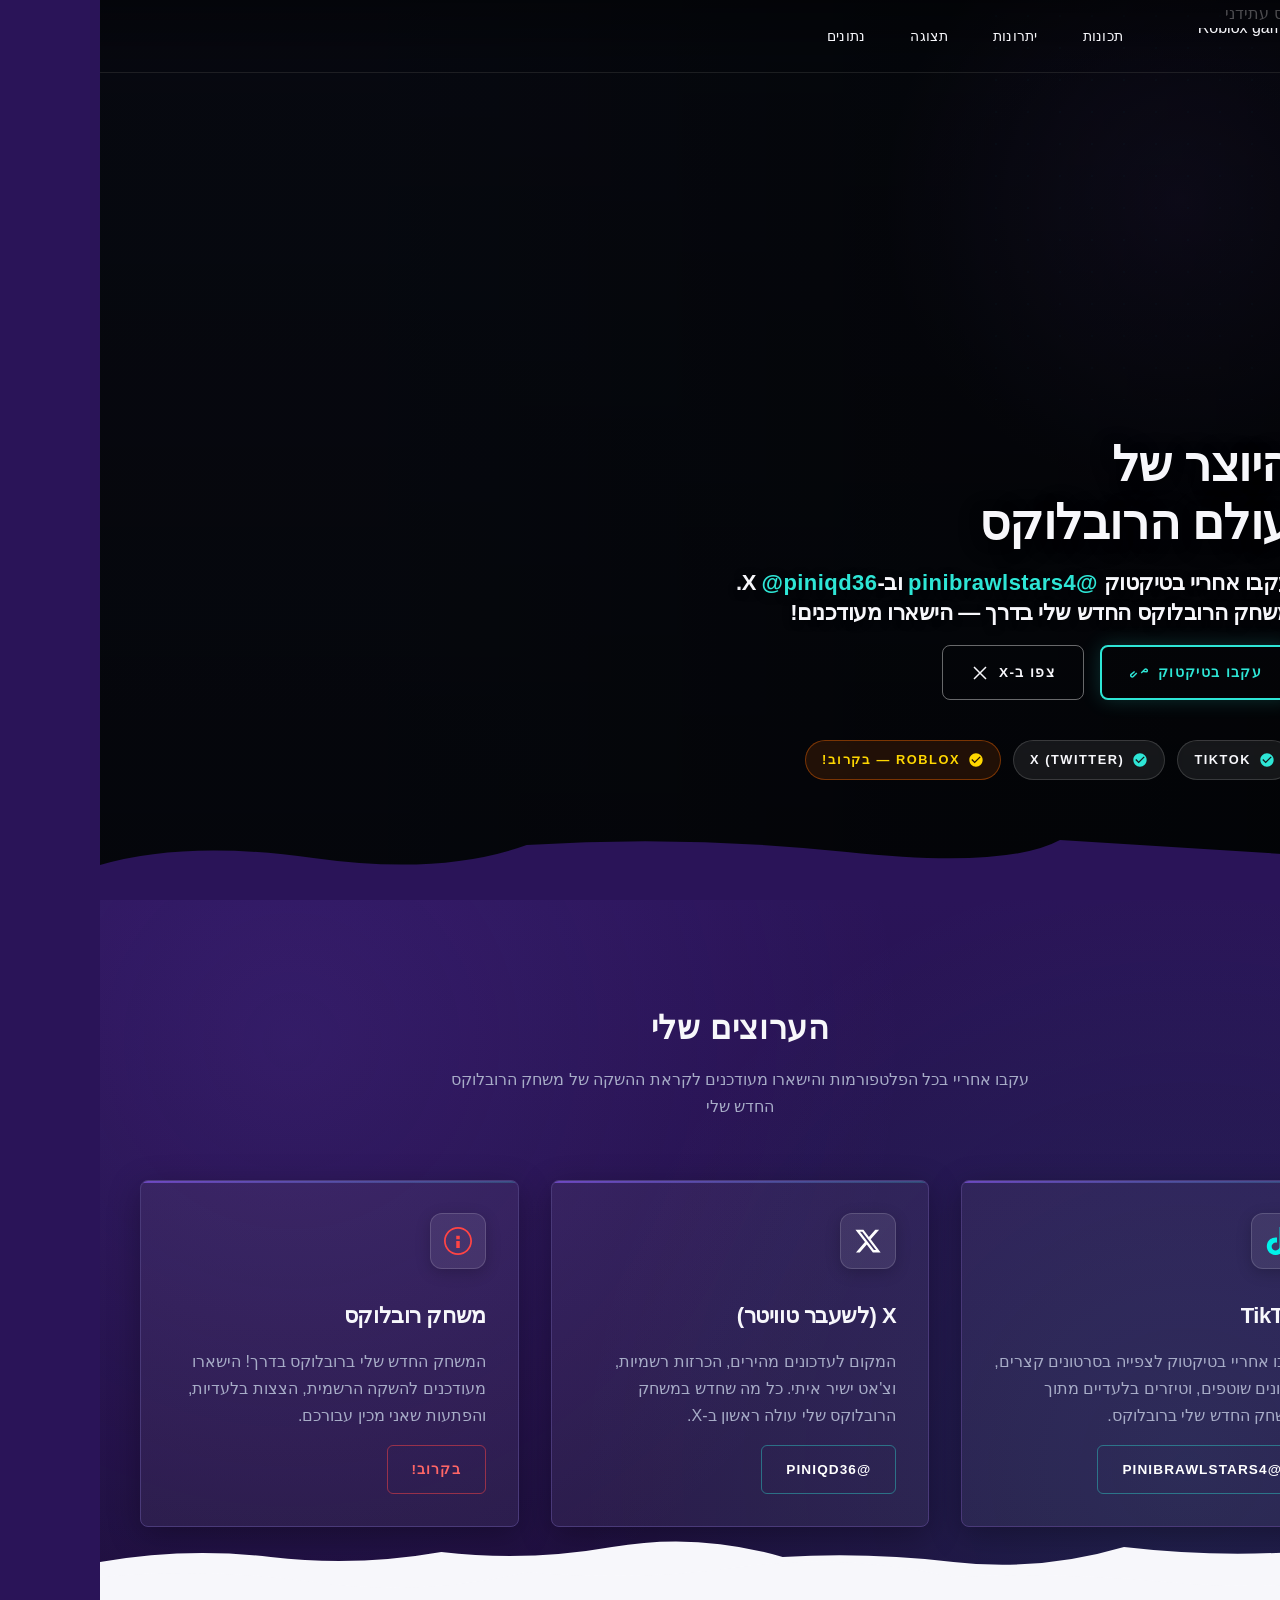
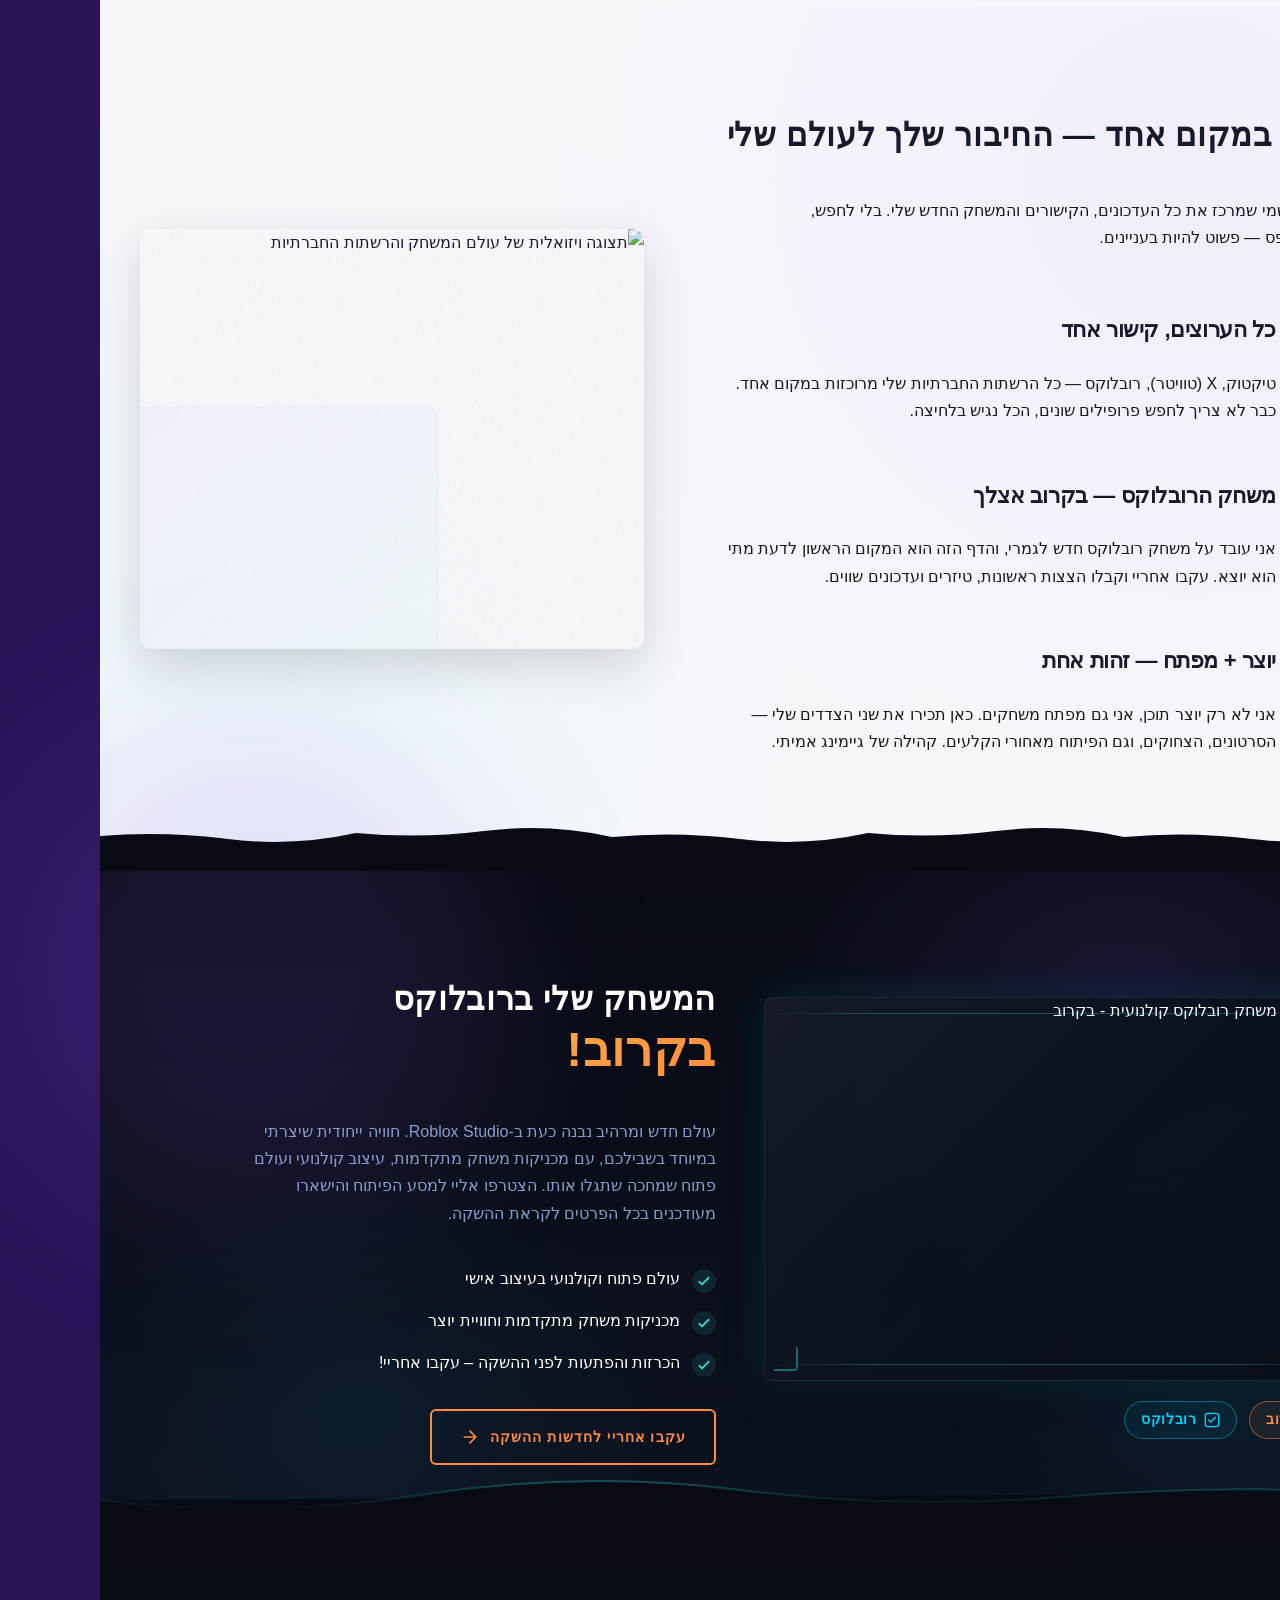
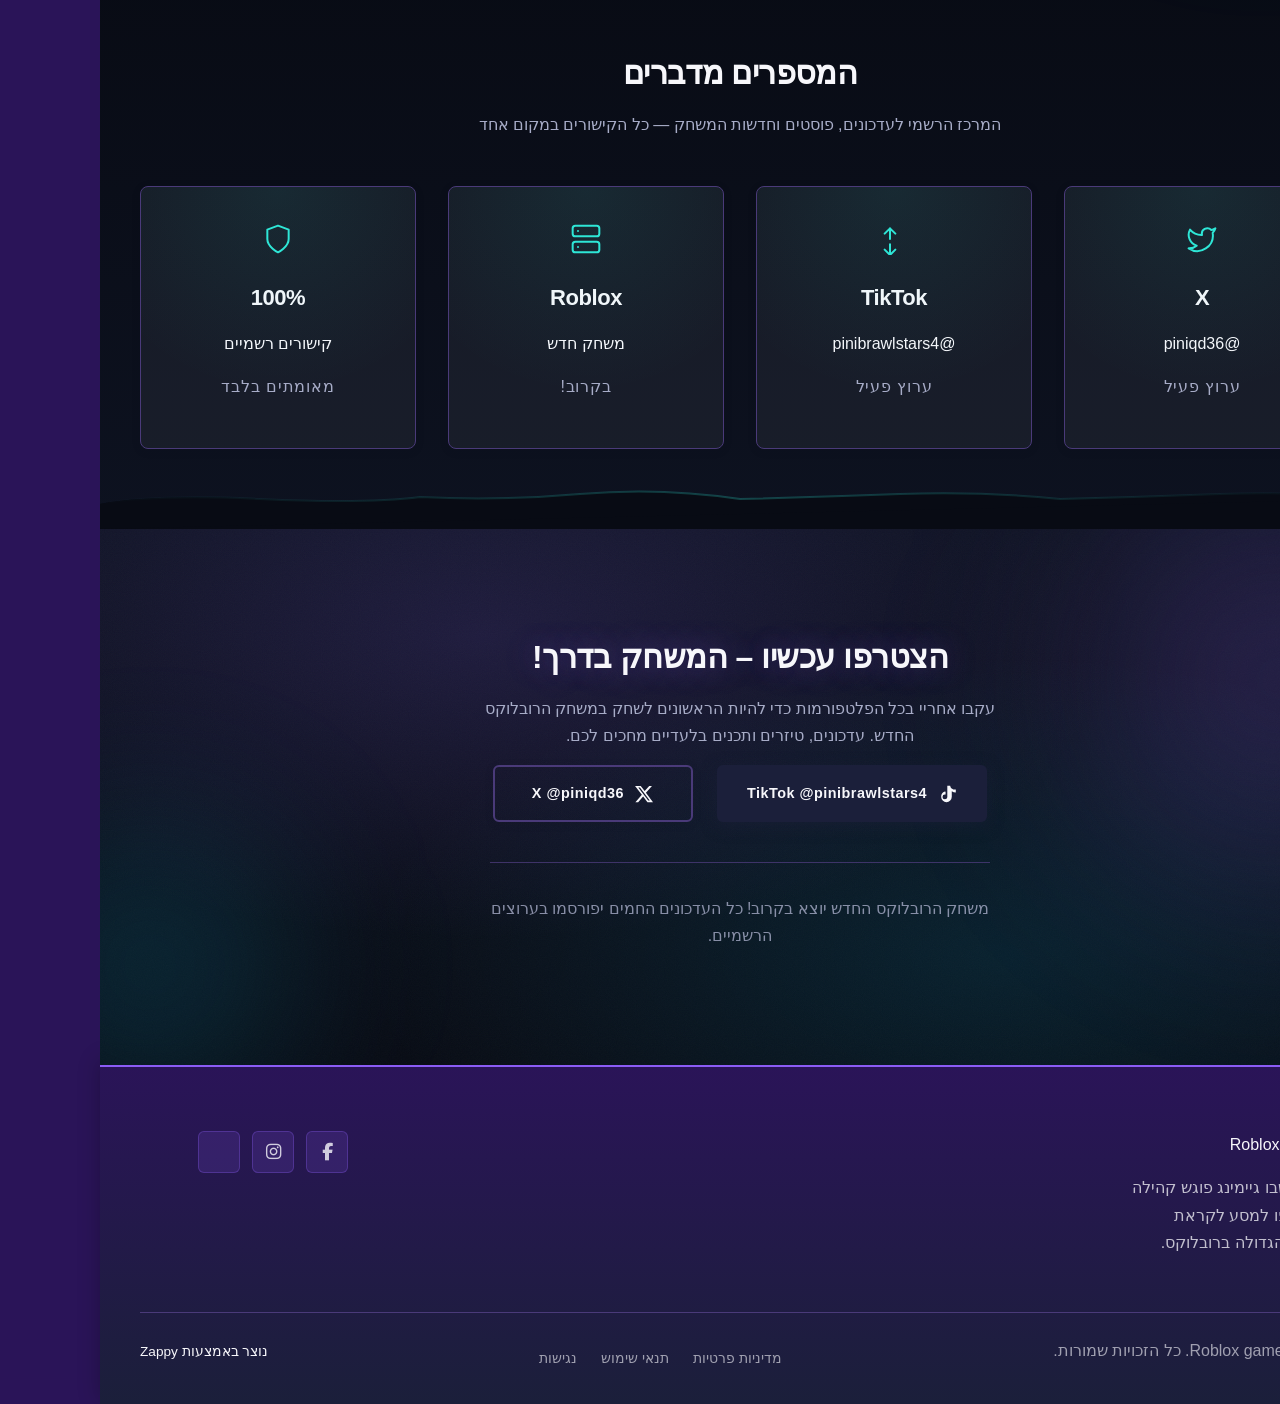
==== commit af16763d: "Background sync: Progressive GitHub Sync" ====
--- a/public/index.html
+++ b/public/index.html
@@ -1 +1 @@
-<!doctype html><html dir="rtl" lang="he"><head><meta charset="UTF-8"><meta content="width=device-width,initial-scale=1" name="viewport"><meta content="index, follow" name="robots"><title>גלה את משחק הרובלוקס הבא שלך — Roblox game</title><meta content="יוצר תוכן ומפתח רובלוקס מביא לך הצצה ראשונה למשחק החדש. עקוב אחריי בטיקטוק ובטוויטר והישאר מעודכן בכל הפיתוחים. היכנס עכשיו לקהילה!" name="description"><meta content="משחקי רובלוקס, יוצר תוכן גיימינג, רובלוקס ישראלי, קישורים חברתיים, מפתח רובלוקס" name="keywords"><link href="/assets/favicon.ico" rel="icon" type="image/x-icon"><link href="/assets/favicon-16x16.png" rel="icon" type="image/png" sizes="16x16"><link href="/assets/favicon-32x32.png" rel="icon" type="image/png" sizes="32x32"><link href="/assets/favicon-48x48.png" rel="icon" type="image/png" sizes="48x48"><link href="/assets/favicon-192x192.png" rel="icon" type="image/png" sizes="192x192"><link href="/assets/favicon-512x512.png" rel="icon" type="image/png" sizes="512x512"><link href="/assets/apple-touch-icon.png" rel="apple-touch-icon"><script>!function(){"use strict";var t="38b5581c-c266-401a-a283-157dec6d0e82",e="https://api.zappy5.com/api/analytics/track",a=18e5,n=2592e6,o=!0,i=!0,r=!0;var s=function(){var e="zappy_visitor_"+t,a=null;try{if(a=localStorage.getItem(e)){var o=JSON.parse(a),i=Date.now();if(i-o.created<n)return o.lastSeen=i,localStorage.setItem(e,JSON.stringify(o)),o.id}}catch(t){console.warn("Zappy Analytics: LocalStorage not available")}var r="zv_"+Date.now()+"_"+Math.random().toString(36).substr(2,9);try{localStorage.setItem(e,JSON.stringify({id:r,created:Date.now(),lastSeen:Date.now()}))}catch(t){}return r}(),c=function(){var e="zappy_session_"+t,n=null;try{if(n=sessionStorage.getItem(e)){var o=JSON.parse(n),i=Date.now();if(i-o.timestamp<a)return o.timestamp=i,sessionStorage.setItem(e,JSON.stringify(o)),o.id}}catch(t){console.warn("Zappy Analytics: SessionStorage not available")}var r="zs_"+Date.now()+"_"+Math.random().toString(36).substr(2,9);try{sessionStorage.setItem(e,JSON.stringify({id:r,timestamp:Date.now()}))}catch(t){}return r}();function l(a,n){n=n||{};var o={website_id:t,event_type:a,page_path:window.location.pathname,referrer:document.referrer||"direct",visitor_id:s,session_id:c,metadata:n};if(navigator.sendBeacon){var i=new Blob([JSON.stringify(o)],{type:"application/json"});navigator.sendBeacon(e,i)}else fetch(e,{method:"POST",headers:{"Content-Type":"application/json"},body:JSON.stringify(o),keepalive:!0}).catch(function(t){console.warn("Zappy Analytics: Failed to track event",t)})}o&&l("pageview",{title:document.title,url:window.location.href}),i&&document.addEventListener("click",function(t){var e=t.target;if("BUTTON"===e.tagName||e.closest("button")){var a="BUTTON"===e.tagName?e:e.closest("button");l("click",{element:"button",text:a.textContent.trim().substring(0,100),id:a.id||null,class:a.className||null})}else if("A"===e.tagName||e.closest("a")){var n="A"===e.tagName?e:e.closest("a");l("navigation",{element:"link",text:n.textContent.trim().substring(0,100),href:n.href,external:n.hostname!==window.location.hostname})}},!0),r&&document.addEventListener("submit",function(t){var e=t.target;l("form_submit",{form_id:e.id||null,form_name:e.name||null,form_action:e.action||null,form_method:e.method||"GET"})},!0);var d=Date.now();window.addEventListener("beforeunload",function(){l("page_unload",{time_on_page:Math.floor((Date.now()-d)/1e3),page_path:window.location.pathname})}),window.zappyAnalytics={track:l,getVisitorId:function(){return s},getSessionId:function(){return c}}}()</script><meta content="גלה את משחק הרובלוקס הבא שלך — Roblox game" property="og:title"><meta content="יוצר תוכן ומפתח רובלוקס מביא לך הצצה ראשונה למשחק החדש. עקוב אחריי בטיקטוק ובטוויטר והישאר מעודכן בכל הפיתוחים. היכנס עכשיו לקהילה!" property="og:description"><meta content="summary_large_image" name="twitter:card"><meta content="גלה את משחק הרובלוקס הבא שלך — Roblox game" name="twitter:title"><meta content="יוצר תוכן ומפתח רובלוקס מביא לך הצצה ראשונה למשחק החדש. עקוב אחריי בטיקטוק ובטוויטר והישאר מעודכן בכל הפיתוחים. היכנס עכשיו לקהילה!" name="twitter:description"><meta content="website" property="og:type"><meta content="he_IL" property="og:locale"><link href="https://cdnjs.cloudflare.com/ajax/libs/font-awesome/6.4.0/css/all.min.css" rel="stylesheet"><style>.skip-link{position:absolute;top:0;left:0;transform:translateY(-200%);padding:12px 18px;background:var(--bg-dark,#1a1a1a);color:var(--text-light,#fff);font-weight:600;border-radius:0 0 8px 0;z-index:10000}.skip-link:focus{transform:none;outline:2px solid var(--ring,#fff);outline-offset:2px}:focus-visible{outline:2px solid var(--ring,currentColor);outline-offset:3px}</style><link href="/assets/favicon.ico" rel="icon" type="image/x-icon"><link href="/assets/favicon-16x16.png" rel="icon" type="image/png" sizes="16x16"><link href="/assets/favicon-32x32.png" rel="icon" type="image/png" sizes="32x32"><link href="/assets/favicon-48x48.png" rel="icon" type="image/png" sizes="48x48"><link href="/assets/favicon-192x192.png" rel="icon" type="image/png" sizes="192x192"><link href="/assets/favicon-512x512.png" rel="icon" type="image/png" sizes="512x512"><link href="/assets/apple-touch-icon.png" rel="apple-touch-icon"><link href="https://cdn.jsdelivr.net/npm/vanilla-cookieconsent@3/dist/cookieconsent.css" rel="stylesheet"><script src="https://cdn.jsdelivr.net/npm/vanilla-cookieconsent@3/dist/cookieconsent.umd.js"></script><script src="https://cdn.jsdelivr.net/gh/mickidum/acc_toolbar/acctoolbar/acctoolbar.min.js"></script><link href="/styles.css" rel="stylesheet"><script>window.ZAPPY_WEBSITE_ID="38b5581c-c266-401a-a283-157dec6d0e82",window.ZAPPY_API_BASE="https://api.zappy5.com"</script><style id="zappy-dropdown-submenu-styles">#navMenu li:has(.sub-menu),.nav-menu li:has(.sub-menu),.navbar li:has(.sub-menu),nav li:has(.sub-menu){position:relative}#navMenu .sub-menu,.nav-menu .sub-menu,.navbar .sub-menu,nav .sub-menu{display:block!important;position:absolute!important;top:100%;left:0;min-width:220px;background:#fff;border-radius:8px;box-shadow:0 8px 25px rgba(0,0,0,.15);padding:8px 0;opacity:0;visibility:hidden;transform:translateY(10px);transition:all .3s ease;z-index:1000;list-style:none;pointer-events:none}#navMenu li:hover>.sub-menu,.nav-menu li:hover>.sub-menu,.navbar li:hover>.sub-menu,nav li:hover>.sub-menu{opacity:1!important;visibility:visible!important;transform:translateY(0)!important;pointer-events:auto!important}.sub-menu li{list-style:none;margin:0;padding:0}.sub-menu a{display:block!important;padding:10px 16px!important;color:var(--text-dark,#333)!important;font-weight:500;text-decoration:none;white-space:nowrap;transition:background-color .2s}.sub-menu .zappy-nav-child>a{padding-left:28px!important;font-size:.9em!important;opacity:.85!important}[dir=rtl] .sub-menu .zappy-nav-child>a,html[lang=ar] .sub-menu .zappy-nav-child>a,html[lang=he] .sub-menu .zappy-nav-child>a{padding-left:10px!important;padding-right:28px!important}.sub-menu .zappy-nav-parent>a{font-weight:600!important}.sub-menu a:hover{background-color:#f5f5f5}[dir=rtl] .nav-menu .sub-menu,[dir=rtl] .navbar .sub-menu,[dir=rtl] nav .sub-menu,html[lang=ar] .nav-menu .sub-menu,html[lang=ar] .navbar .sub-menu,html[lang=ar] nav .sub-menu,html[lang=he] .nav-menu .sub-menu,html[lang=he] .navbar .sub-menu,html[lang=he] nav .sub-menu{left:auto!important;right:0!important}.sub-menu:empty,.sub-menu:not(:has(li)):not(:has(> a)),.sub-menu:not(:has(li:not(.zappy-hidden-menu-item))):not(:has(> a)){display:none!important;opacity:0!important;visibility:hidden!important;pointer-events:none!important}li:has(.menu-group-title):hover>.sub-menu{opacity:1!important;visibility:visible!important;transform:translateY(0)!important;pointer-events:auto!important}#navMenu>li>.menu-group-title,.nav-menu>li>.menu-group-title{display:inline-block;padding:.5rem 1rem;cursor:default;user-select:none}@media (max-width:768px){#navMenu .sub-menu,.nav-menu .sub-menu,.navbar .sub-menu,nav .sub-menu{position:static!important;transform:none!important;box-shadow:none!important;background:0 0!important;max-height:0;overflow:hidden;opacity:0;visibility:hidden;transition:max-height .3s ease,opacity .3s ease;padding:0!important;border-radius:0!important}#navMenu .sub-menu.mobile-expanded,.nav-menu .sub-menu.mobile-expanded,.navbar .sub-menu.mobile-expanded{max-height:none!important;overflow-y:visible!important;opacity:1!important;visibility:visible!important;padding:8px 0 8px 16px!important}[dir=rtl] .sub-menu.mobile-expanded,html[lang=he] .sub-menu.mobile-expanded{padding:8px 16px 8px 0!important}#navMenu li:hover>.sub-menu,.nav-menu li:hover>.sub-menu,.navbar li:hover>.sub-menu,nav li:hover>.sub-menu{opacity:0;visibility:hidden;pointer-events:none}#navMenu li>.sub-menu.mobile-expanded,.nav-menu li>.sub-menu.mobile-expanded,.navbar li>.sub-menu.mobile-expanded,nav li>.sub-menu.mobile-expanded{opacity:1!important;visibility:visible!important;pointer-events:auto!important}#navMenu li:has(.sub-menu),.nav-menu li:has(.sub-menu),.navbar li:has(.sub-menu),nav li:has(.sub-menu){display:flex!important;flex-wrap:wrap!important;align-items:center!important;position:relative!important;min-height:44px!important}#navMenu li:has(.sub-menu)>a,.nav-menu li:has(.sub-menu)>a,.navbar li:has(.sub-menu)>a,nav li:has(.sub-menu)>a{flex:1!important;min-width:0!important}#navMenu li:has(.sub-menu)>.menu-group-title,.nav-menu li:has(.sub-menu)>.menu-group-title,.navbar li:has(.sub-menu)>.menu-group-title,nav li:has(.sub-menu)>.menu-group-title{flex:1!important;min-width:0!important;padding:0!important;line-height:inherit!important}#navMenu li:has(.sub-menu)>.sub-menu,.nav-menu li:has(.sub-menu)>.sub-menu,.navbar li:has(.sub-menu)>.sub-menu,nav li:has(.sub-menu)>.sub-menu{flex-basis:100%!important;width:100%!important}#navMenu li:has(.sub-menu)>a [class*=arrow],#navMenu li:has(.sub-menu)>a [class*=chevron],.nav-menu li:has(.sub-menu)>a .fa-angle-down,.nav-menu li:has(.sub-menu)>a .fa-chevron-down,.nav-menu li:has(.sub-menu)>a [class*=arrow],.nav-menu li:has(.sub-menu)>a [class*=chevron],nav li:has(.sub-menu)>a [class*=arrow],nav li:has(.sub-menu)>a [class*=chevron]{display:none!important;visibility:hidden!important}.mobile-submenu-toggle{display:flex!important;align-items:center!important;justify-content:center!important;width:44px!important;height:auto!important;background:0 0!important;border:none!important;cursor:pointer!important;color:var(--text-light)!important;position:static!important;flex-shrink:0!important;align-self:stretch!important;z-index:2!important;padding:0!important;margin:0!important}.mobile-submenu-toggle::after{content:''!important;width:0!important;height:0!important;border-left:6px solid transparent!important;border-right:6px solid transparent!important;border-top:7px solid currentColor!important;transition:transform .3s ease!important}.mobile-submenu-toggle.expanded::after{transform:rotate(180deg)!important}.sub-menu a{padding:10px 0!important;display:block!important;color:var(--text-light)!important;white-space:normal!important}.sub-menu .zappy-nav-child>a{padding-left:28px!important;font-size:.9em!important;opacity:.85!important}[dir=rtl] .sub-menu .zappy-nav-child>a,html[lang=ar] .sub-menu .zappy-nav-child>a,html[lang=he] .sub-menu .zappy-nav-child>a{padding-left:0!important;padding-right:28px!important}.sub-menu .zappy-nav-parent>a{font-weight:600!important}#navMenu.active,.nav-menu.active{max-width:100vw!important;overflow-x:hidden!important;box-sizing:border-box!important}.navbar .sub-menu li a,.zappy-products-dropdown .sub-menu a,nav.navbar .sub-menu li a{color:var(--text-light)!important}}@media (min-width:769px){.mobile-submenu-toggle{display:none!important}}</style><style id="zappy-widget-visibility">html[dir=rtl] .whatsapp-float{right:20px!important;left:auto!important}html:not([dir]) .whatsapp-float,html[dir=ltr] .whatsapp-float{left:20px!important;right:auto!important}html[dir=rtl] #mic-access-tool-general-button,html[dir=rtl] #mic-init-access-tool #mic-access-tool-general-button,html[dir=rtl] #mic-init-access-tool .mic-access-tool-general-button,html[dir=rtl] ._access-icon,html[dir=rtl] .mic-access-tool-general-button{left:20px!important;right:auto!important}html:not([dir]) #mic-access-tool-general-button,html:not([dir]) #mic-init-access-tool #mic-access-tool-general-button,html:not([dir]) #mic-init-access-tool .mic-access-tool-general-button,html:not([dir]) ._access-icon,html:not([dir]) .mic-access-tool-general-button,html[dir=ltr] #mic-access-tool-general-button,html[dir=ltr] #mic-init-access-tool #mic-access-tool-general-button,html[dir=ltr] #mic-init-access-tool .mic-access-tool-general-button,html[dir=ltr] ._access-icon,html[dir=ltr] .mic-access-tool-general-button{right:20px!important;left:auto!important}@media (max-width:768px){.whatsapp-float{display:flex!important}}@media (min-width:769px){.whatsapp-float{display:flex!important}}@media (max-width:768px){#mic-access-tool-general-button,#mic-init-access-tool #mic-access-tool-general-button,#mic-init-access-tool .mic-access-tool-general-button,._access-icon,.mic-access-tool-general-button{display:flex!important;visibility:visible!important;opacity:1!important;pointer-events:auto!important}#mic-access-tool-box.opened-mic-access-tool,#mic-init-access-tool #mic-access-tool-box.opened-mic-access-tool,.mic-access-tool-box.opened-mic-access-tool{visibility:visible!important;opacity:1!important;pointer-events:auto!important}}@media (min-width:769px){#mic-access-tool-general-button,#mic-init-access-tool #mic-access-tool-general-button,#mic-init-access-tool .mic-access-tool-general-button,._access-icon,.mic-access-tool-general-button{display:flex!important;visibility:visible!important;opacity:1!important;pointer-events:auto!important}#mic-access-tool-box.opened-mic-access-tool,#mic-init-access-tool #mic-access-tool-box.opened-mic-access-tool,.mic-access-tool-box.opened-mic-access-tool{visibility:visible!important;opacity:1!important;pointer-events:auto!important}}</style></head><body><a href="#main" class="skip-link">דלג לתוכן הראשי</a><nav class="navbar" dir="rtl"><button aria-label="Menu" class="mobile-toggle" id="mobileToggle"><svg viewBox="0 0 24 24" fill="none" height="24" width="24" class="hamburger-icon"><path d="M3 12h18M3 6h18M3 18h18" stroke="currentColor" stroke-width="2" stroke-linecap="round"></path></svg> <svg viewBox="0 0 24 24" fill="none" height="24" width="24" class="close-icon" style="display:none"><path d="M18 6L6 18M6 6l12 12" stroke="currentColor" stroke-width="2" stroke-linecap="round"></path></svg></button> <button aria-label="Call" class="phone-header-btn" data-phone="[business_phone]"><svg viewBox="0 0 24 24" fill="currentColor" height="20" width="20"><path d="M22 16.92v3a2 2 0 0 1-2.18 2 19.79 19.79 0 0 1-8.63-3.07 19.5 19.5 0 0 1-6-6 19.79 19.79 0 0 1-3.07-8.67A2 2 0 0 1 4.11 2h3a2 2 0 0 1 2 1.72 12.84 12.84 0 0 0 .7 2.81 2 2 0 0 1-.45 2.11L8.09 9.91a16 16 0 0 0 6 6l1.27-1.27a2 2 0 0 1 2.11-.45 12.84 12.84 0 0 0 2.81.7A2 2 0 0 1 22 16.92z"></path></svg></button><div class="nav-container"><div class="nav-right-group"><div class="nav-brand"><a href="/" class="logo-link"><img alt="Roblox game" src="/assets/site-----image-1.webp" class="logo"></a></div><ul class="nav-menu" id="navMenu"><li><a href="#features">תכונות</a></li><li><a href="#benefits">יתרונות</a></li><li><a href="#showcase">תצוגה</a></li><li><a href="#stats">נתונים</a></li><li class="mobile-contact-link nav-cta-mobile-item"><a href="#cta" class="nav-cta-btn">צור קשר</a></li></ul></div><div class="nav-cta-container"><a href="#cta" class="nav-cta-btn">צור קשר</a></div></div></nav><script>window.addEventListener("load",function(){const e=document.querySelector(".navbar, nav, header");if(!e)return void console.log("[Navbar] Navbar element not found");let t=document.getElementById("mobileToggle")||document.querySelector(".mobile-toggle")||document.querySelector(".hamburger")||document.querySelector(".hamburger-menu")||document.querySelector(".menu-toggle")||document.querySelector(".burger-menu")||document.querySelector('[aria-label="Menu"]')||document.querySelector('[aria-label="תפריט"]');const o=document.querySelector(".phone-header-btn"),n=window.getComputedStyle(e);let r=n.backgroundColor;if(console.log("[Navbar] Initial navbar background:",r),"transparent"===r||"rgba(0, 0, 0, 0)"===r||r.startsWith("rgba")&&r.includes(", 0)")){const e=n.backgroundImage;if(e&&"none"!==e)console.log("[Navbar] Navbar has background image/gradient, using dark text"),r="rgb(240, 240, 240)";else{const e=window.getComputedStyle(document.body).backgroundColor;console.log("[Navbar] Navbar transparent, using body background:",e),r=e}}const a=r.match(/\d+/g);if(a&&a.length>=3){const e=(.299*parseInt(a[0])+.587*parseInt(a[1])+.114*parseInt(a[2]))/255;console.log("[Navbar] Mobile button colors preserved from Claude CSS (luminance:",e.toFixed(2)+")");const n=document.createElement("style");n.id="zappy-mobile-nav-fix";document.documentElement.lang;document.documentElement.dir,n.textContent='\n        /* Hide mobile buttons on desktop, show only on mobile */\n        @media (min-width: 769px) {\n          .mobile-toggle,\n          .phone-header-btn {\n            display: none !important;\n          }\n        }\n        \n        /* Show and position mobile buttons correctly on mobile */\n        @media (max-width: 768px) {\n          .navbar,\n          nav.navbar {\n            min-height: 70px !important;\n          }\n\n          .mobile-toggle,\n          .phone-header-btn {\n            position: absolute !important;\n            top: 0 !important;\n            bottom: 0 !important;\n            margin-top: auto !important;\n            margin-bottom: auto !important;\n            transform: none !important;\n            z-index: 1001 !important;\n            display: flex !important;\n            align-items: center !important;\n            justify-content: center !important;\n            width: 36px !important;\n            height: 36px !important;\n            border-radius: 50% !important;\n            border: none !important;\n            cursor: pointer !important;\n            padding: 6px !important;\n            background: none !important;\n            color: var(--nav-text, var(--text-light)) !important;\n            touch-action: manipulation !important;\n            -webkit-tap-highlight-color: transparent !important;\n          }\n\n          html[data-zappy-site-type="ecommerce"] .phone-header-btn,\n          body[data-zappy-site-type="ecommerce"] .phone-header-btn,\n          html[data-zappy-site-type="ecommerce"] header .phone-header-btn,\n          html[data-zappy-site-type="ecommerce"] nav .phone-header-btn {\n            display: none !important;\n            visibility: hidden !important;\n            width: 0 !important;\n            height: 0 !important;\n            min-width: 0 !important;\n            overflow: hidden !important;\n          }\n          \n          /* LTR positioning (default): hamburger LEFT, phone RIGHT */\n          html:not([dir="rtl"]):not([lang="he"]):not([lang="ar"]) .mobile-toggle,\n          html[dir="ltr"] .mobile-toggle {\n            left: 12px !important;\n            right: auto !important;\n          }\n          html:not([dir="rtl"]):not([lang="he"]):not([lang="ar"]) .phone-header-btn,\n          html[dir="ltr"] .phone-header-btn {\n            right: 12px !important;\n            left: auto !important;\n          }\n          \n          /* RTL positioning: hamburger RIGHT, phone LEFT */\n          html[dir="rtl"] .mobile-toggle,\n          html[lang="he"] .mobile-toggle,\n          html[lang="ar"] .mobile-toggle {\n            right: 12px !important;\n            left: auto !important;\n          }\n          html[dir="rtl"] .phone-header-btn,\n          html[lang="he"] .phone-header-btn,\n          html[lang="ar"] .phone-header-btn {\n            left: 12px !important;\n            right: auto !important;\n          }\n          \n          /* CRITICAL: Ensure nav-container has min-height on mobile */\n          /* All children are positioned absolutely/fixed on mobile, so height:auto collapses to 0 */\n          .nav-container {\n            min-height: 70px !important;\n            position: relative !important;\n          }\n          \n          /* Ensure SVG icons are properly sized and inherit color */\n          .mobile-toggle svg,\n          .phone-header-btn svg {\n            width: 24px !important;\n            height: 24px !important;\n            /* Don\'t force display - let JavaScript control hamburger/close toggle */\n          }\n          \n          /* Reset nav-cta-container on mobile - remove desktop box-shadow/padding */\n          /* that creates a visible ghost box when CTA button is hidden */\n          .nav-cta-container {\n            box-shadow: none !important;\n            padding: 0 !important;\n          }\n          \n          /* Hide nav-cta-container entirely on mobile when there\'s no lang-switcher */\n          /* (only the CTA button is inside, and it\'s hidden on mobile) */\n          .nav-cta-container:not(:has(.lang-switcher)) {\n            display: none !important;\n          }\n          \n          /* CRITICAL: Prevent hero image fade gradient from bleeding over headline text */\n          /* The .image-fade-gradient has bottom: -30px (extends below parent) */\n          /* On mobile stacked layout, this overlaps the h1 text below the image */\n          .hero-image-column {\n            overflow: hidden !important;\n          }\n          .image-fade-gradient {\n            bottom: 0 !important;\n          }\n          \n          /* Hide desktop language switcher on mobile - hamburger menu handles it */\n          /* High specificity to override stored CSS */\n          .lang-switcher,\n          .nav-cta-container .lang-switcher,\n          .nav-container .lang-switcher,\n          .navbar .lang-switcher,\n          .navbar .nav-cta-container .lang-switcher {\n            display: none !important;\n          }\n        }\n      ';const r=document.getElementById("zappy-mobile-nav-fix");r&&r.remove(),document.head.appendChild(n),console.log("[Navbar] Critical CSS injected for mobile nav positioning");const i=window.innerWidth<=768;if(t){const e=t.querySelector(".hamburger-icon"),o=t.querySelector(".close-icon");e&&(e.style.setProperty("width","24px","important"),e.style.setProperty("height","24px","important"),e.style.setProperty("display","block","important")),o&&(o.style.setProperty("width","24px","important"),o.style.setProperty("height","24px","important"),o.style.setProperty("display","none","important")),i?(t.style.setProperty("position","absolute","important"),t.style.setProperty("top","0","important"),t.style.setProperty("bottom","0","important"),t.style.setProperty("margin-top","auto","important"),t.style.setProperty("margin-bottom","auto","important"),t.style.setProperty("transform","none","important"),t.style.setProperty("z-index","1001","important"),t.style.removeProperty("left"),t.style.removeProperty("right"),console.log("[Navbar] Mobile toggle positioning applied (mobile viewport)")):(t.style.removeProperty("position"),t.style.removeProperty("top"),t.style.removeProperty("transform"),t.style.removeProperty("z-index"),t.style.removeProperty("left"),t.style.removeProperty("right"),console.log("[Navbar] Desktop viewport - cleared mobile toggle inline positioning"))}if(o){const e=o.querySelector("svg");e&&(e.style.width="24px",e.style.height="24px",e.setAttribute("width","24"),e.setAttribute("height","24")),i?(o.style.setProperty("position","absolute","important"),o.style.setProperty("top","0","important"),o.style.setProperty("bottom","0","important"),o.style.setProperty("margin-top","auto","important"),o.style.setProperty("margin-bottom","auto","important"),o.style.setProperty("transform","none","important"),o.style.setProperty("z-index","1001","important"),o.style.removeProperty("left"),o.style.removeProperty("right"),console.log("[Navbar] Phone button positioning applied (mobile viewport)")):(o.style.removeProperty("position"),o.style.removeProperty("top"),o.style.removeProperty("transform"),o.style.removeProperty("z-index"),o.style.removeProperty("left"),o.style.removeProperty("right"),console.log("[Navbar] Desktop viewport - cleared phone button inline positioning"))}}else console.log("[Navbar] Could not parse background color:",r);t=document.getElementById("mobileToggle")||document.querySelector(".mobile-toggle")||document.querySelector(".hamburger")||document.querySelector(".hamburger-menu")||document.querySelector(".menu-toggle")||document.querySelector(".burger-menu")||document.querySelector('[aria-label="Menu"]')||document.querySelector('[aria-label="תפריט"]');const i=document.getElementById("navMenu")||document.querySelector(".nav-menu")||document.querySelector(".nav-links")||document.querySelector("nav ul:not(.submenu)");if(!t||!i)return void console.log("[Navbar] Mobile toggle or menu not found:",{toggle:!!t,menu:!!i});i.id||(i.id="navMenu"),console.log("[Navbar] Initializing mobile menu...");const l=t.cloneNode(!0);t.parentNode.replaceChild(l,t);var s=0;function p(e){var t=Date.now();t-s<300||(s=t,function(e){e.preventDefault(),e.stopPropagation();const t=l.querySelector(".hamburger-icon"),o=l.querySelector(".close-icon");i.classList.contains("active")?(i.classList.remove("active"),t&&t.style.setProperty("display","block","important"),o&&o.style.setProperty("display","none","important"),document.body.style.overflow="",document.body.classList.remove("menu-open"),console.log("[Navbar] Menu closed")):(i.classList.add("active"),t&&t.style.setProperty("display","none","important"),o&&o.style.setProperty("display","block","important"),document.body.style.overflow="hidden",document.body.classList.add("menu-open"),console.log("[Navbar] Menu opened"))}(e))}l.addEventListener("click",p),l.addEventListener("touchend",p),document.addEventListener("keydown",function(e){if(("Escape"===e.key||"Esc"===e.key)&&i.classList.contains("active")){const e=l.querySelector(".hamburger-icon"),t=l.querySelector(".close-icon");i.classList.remove("active"),e&&e.style.setProperty("display","block","important"),t&&t.style.setProperty("display","none","important"),document.body.style.overflow="",document.body.classList.remove("menu-open"),console.log("[Navbar] Menu closed (Escape)")}}),i.querySelectorAll("a").forEach(function(e){e.addEventListener("click",function(){if("#"===this.getAttribute("href"))return;const e=l.querySelector(".hamburger-icon"),t=l.querySelector(".close-icon");i.classList.remove("active"),e&&e.style.setProperty("display","block","important"),t&&t.style.setProperty("display","none","important"),document.body.style.overflow="",document.body.classList.remove("menu-open"),console.log("[Navbar] Menu closed (link clicked)")})});var m=i.querySelectorAll(".dropdown-toggle");m.forEach(function(e){e.addEventListener("click",function(e){e.preventDefault(),e.stopPropagation();var t=this.closest(".nav-dropdown");t&&(t.parentNode.querySelectorAll(".nav-dropdown.open").forEach(function(e){e!==t&&e.classList.remove("open")}),t.classList.toggle("open"),console.log("[Navbar] Dropdown toggled:",t.classList.contains("open")?"open":"closed"))})}),document.addEventListener("click",function(e){e.target.closest(".nav-dropdown")||document.querySelectorAll(".nav-dropdown.open").forEach(function(e){e.classList.remove("open")})}),console.log("[Navbar] Dropdown handlers initialized for "+m.length+" dropdowns"),o&&o.addEventListener("click",function(){const e=document.querySelectorAll('a[href^="tel:"]'),t=e.length>0?e[0].getAttribute("href").replace("tel:",""):"[business_phone]";window.location.href="tel:"+t,console.log("[Navbar] Phone button clicked")}),console.log("[Navbar] Mobile menu initialized successfully")})</script><main id="main"><section class="index-hero-section" data-band-index="0" data-layout-spec="בית-hero" id="hero" data-hero-type="fullscreen-scrim"><div class="index-hero-section__bg-layer"><img alt="יקום רובלוקס עתידני" src="/assets/site-index-hero-image-1.webp" class="index-hero-section__bg-img" data-context="A cinematic Roblox-inspired futuristic world: deep indigo-to-violet gradient sky with glowing neon terrain, floating geometric crystals, subtle pixel-noise texture, motion-blur streaks, and a social-media-meets-metaverse atmosphere. No text or logos in the image." data-hero-bg="true" data-placeholder="index-hero-image-1" fetchpriority="high" height="600" loading="eager" width="1200"></div><div class="index-hero-section__scrim" aria-hidden="true"></div><div class="index-hero-section__motif-neon-grid" aria-hidden="true"></div><div class="index-hero-section__motif-purple-orb" aria-hidden="true"></div><div class="index-hero-section__overlay"><div class="index-hero-section__text-group"><h1 class="index-hero-section__title">היוצר של<br>עולם הרובלוקס</h1><h3 class="index-hero-section__subtitle">עקבו אחריי בטיקטוק <span class="index-hero-section__handle">@pinibrawlstars4</span> וב-X <span class="index-hero-section__handle">@piniqd36</span>. משחק הרובלוקס החדש שלי בדרך — הישארו מעודכנים!</h3><div class="index-hero-section__cta-group"><a href="https://www.tiktok.com/@pinibrawlstars4?_r=1&amp;_t=ZS-97du53bTCu8" class="index-hero-section__btn index-hero-section__btn--primary" target="_blank" rel="noopener noreferrer"><span>עקבו בטיקטוק</span> <svg viewBox="0 0 24 24" fill="none" data-element-type="icon" data-icon-type="svg" height="18" width="18" stroke="currentColor" stroke-width="2"><path d="M9 12l-4.586 4.586a2 2 0 01-2.828-2.828L6.172 10"></path><path d="M15 12l4.586-4.586a2 2 0 012.828 2.828L17.828 10"></path></svg> </a><a href="https://x.com/piniqd36?s=11" class="index-hero-section__btn index-hero-section__btn--secondary" target="_blank" rel="noopener noreferrer"><span>צפו ב-X</span> <svg viewBox="0 0 24 24" fill="none" data-element-type="icon" data-icon-type="svg" height="18" width="18" stroke="currentColor" stroke-width="2"><path d="M4 4l16 16M4 20L20 4"></path></svg></a></div><div class="index-hero-section__badges"><span class="index-hero-section__badge"><svg viewBox="0 0 24 24" fill="currentColor" data-element-type="icon" data-icon-type="svg" height="16" width="16"><path d="M12 2C6.48 2 2 6.48 2 12s4.48 10 10 10 10-4.48 10-10S17.52 2 12 2zm-2 15l-5-5 1.41-1.41L10 14.17l7.59-7.59L19 8l-9 9z"></path></svg> <span>TikTok</span> </span><span class="index-hero-section__badge"><svg viewBox="0 0 24 24" fill="currentColor" data-element-type="icon" data-icon-type="svg" height="16" width="16"><path d="M12 2C6.48 2 2 6.48 2 12s4.48 10 10 10 10-4.48 10-10S17.52 2 12 2zm-2 15l-5-5 1.41-1.41L10 14.17l7.59-7.59L19 8l-9 9z"></path></svg> <span>X (Twitter)</span> </span><span class="index-hero-section__badge index-hero-section__badge--coming-soon"><svg viewBox="0 0 24 24" fill="currentColor" data-element-type="icon" data-icon-type="svg" height="16" width="16"><path d="M12 2C6.48 2 2 6.48 2 12s4.48 10 10 10 10-4.48 10-10S17.52 2 12 2zm-2 15l-5-5 1.41-1.41L10 14.17l7.59-7.59L19 8l-9 9z"></path></svg> <span>Roblox — בקרוב!</span></span></div></div></div><div class="index-hero-section__divider-wrapper" aria-hidden="true"><svg viewBox="0 0 1200 80" xmlns="http://www.w3.org/2000/svg" aria-hidden="true" data-no-icon-edit="true" preserveAspectRatio="none"><defs><linearGradient id="nebulaFade" x1="0%" x2="100%" y1="0%" y2="0%"><stop offset="0%" stop-color="var(--bg-dark)" stop-opacity="0.95"></stop><stop offset="100%" stop-color="var(--bg-dark)" stop-opacity="1"></stop></linearGradient></defs><path d="M0,80 L0,45 Q80,20 200,38 T400,25 Q550,15 700,32 T900,20 Q1050,30 1200,40 L1200,80 Z" fill="var(--bg-dark)"></path></svg></div></section><section class="index-features-section" data-band-index="1" data-layout-spec="בית-features" id="features"><div class="features-container"><div class="features-intro"><h2>הערוצים שלי</h2><p>עקבו אחריי בכל הפלטפורמות והישארו מעודכנים לקראת ההשקה של משחק הרובלוקס החדש שלי</p></div><div class="features-grid"><article class="feature-card"><div class="card-badge-wrapper"><div class="card-badge tiktok-badge"><svg viewBox="0 0 24 24" fill="currentColor" data-element-type="icon" data-icon-type="svg" xmlns="http://www.w3.org/2000/svg"><path d="M12.525.02c1.31-.02 2.61-.01 3.91-.02.08 1.53.63 3.09 1.75 4.17 1.12 1.11 2.7 1.62 4.24 1.79v4.03c-1.44-.05-2.89-.35-4.2-.97-.57-.26-1.1-.59-1.62-.93-.01 2.92.01 5.84-.02 8.75-.08 1.4-.54 2.79-1.35 3.94-1.31 1.92-3.58 3.17-5.91 3.21-1.43.08-2.86-.31-4.08-1.03-2.02-1.19-3.44-3.37-3.65-5.71-.02-.5-.03-1-.01-1.49.18-1.9 1.12-3.72 2.58-4.96 1.66-1.44 3.98-2.13 6.15-1.72.02 1.48-.04 2.96-.04 4.44-.99-.32-2.15-.23-3.02.37-.63.41-1.11 1.04-1.36 1.75-.21.51-.15 1.07-.14 1.61.24 1.64 1.82 3.02 3.5 2.87 1.12-.01 2.19-.66 2.77-1.61.19-.33.4-.67.41-1.06.1-1.79.06-3.57.07-5.36.01-4.03-.01-8.05.02-12.07z"></path></svg></div></div><h3>TikTok</h3><p>עקבו אחריי בטיקטוק לצפייה בסרטונים קצרים, עדכונים שוטפים, וטיזרים בלעדיים מתוך המשחק החדש שלי ברובלוקס.</p><a href="https://www.tiktok.com/@pinibrawlstars4" class="card-cta" target="_blank" rel="noopener noreferrer">@pinibrawlstars4</a></article><article class="feature-card"><div class="card-badge-wrapper"><div class="card-badge x-badge"><svg viewBox="0 0 24 24" fill="currentColor" data-element-type="icon" data-icon-type="svg" xmlns="http://www.w3.org/2000/svg"><path d="M18.244 2.25h3.308l-7.227 8.26 8.502 11.24H16.17l-5.214-6.817L4.99 21.75H1.68l7.73-8.835L1.254 2.25H8.08l4.713 6.231zm-1.161 17.52h1.833L7.084 4.126H5.117z"></path></svg></div></div><h3>X (לשעבר טוויטר)</h3><p>המקום לעדכונים מהירים, הכרזות רשמיות, וצ'אט ישיר איתי. כל מה שחדש במשחק הרובלוקס שלי עולה ראשון ב-X.</p><a href="https://x.com/piniqd36" class="card-cta" target="_blank" rel="noopener noreferrer">@piniqd36</a></article><article class="feature-card"><div class="card-badge-wrapper"><div class="card-badge roblox-badge"><svg viewBox="0 0 24 24" fill="currentColor" data-element-type="icon" data-icon-type="svg" xmlns="http://www.w3.org/2000/svg"><path d="M12 0C5.373 0 0 5.373 0 12s5.373 12 12 12 12-5.373 12-12S18.627 0 12 0zm0 22.5C6.21 22.5 1.5 17.79 1.5 12S6.21 1.5 12 1.5 22.5 6.21 22.5 12 17.79 22.5 12 22.5zm-1.5-15h3v3h-3v-3zm0 4.5h3v6h-3v-6z"></path></svg></div></div><h3>משחק רובלוקס</h3><p>המשחק החדש שלי ברובלוקס בדרך! הישארו מעודכנים להשקה הרשמית, הצצות בלעדיות, והפתעות שאני מכין עבורכם.</p><span class="card-cta coming-soon">בקרוב!</span></article></div></div><div class="index-features-divider-wrapper"><svg viewBox="0 0 1200 80" xmlns="http://www.w3.org/2000/svg" aria-hidden="true" data-no-icon-edit="true" preserveAspectRatio="none"><defs><linearGradient id="ripGradient" x1="0%" x2="0%" y1="0%" y2="100%"><stop offset="0%" stop-color="#2A1458" stop-opacity="1"></stop><stop offset="100%" stop-color="#2A1458" stop-opacity="0"></stop></linearGradient></defs><path d="M0,80 L0,35 Q80,20 160,30 T320,25 Q400,35 480,20 T640,30 Q720,25 800,35 T960,20 Q1040,30 1120,25 T1200,35 L1200,80 Z" fill="var(--bg-light)"></path><path d="M0,80 L0,50 Q100,40 200,55 T400,45 Q500,55 600,40 T800,50 Q900,45 1000,55 T1200,50 L1200,80 Z" fill="var(--bg-light)"></path></svg></div></section><section class="index-benefits-section" data-band-index="2" data-layout-spec="בית-benefits" id="benefits"><div class="index-benefits-section__container"><div class="index-benefits-section__content"><h2 class="index-benefits-section__title">הכל במקום אחד — החיבור שלך לעולם שלי</h2><p class="index-benefits-section__subtitle" style="color:#1A1A1A !important">הדף הרשמי שמרכז את כל העדכונים, הקישורים והמשחק החדש שלי. בלי לחפש, בלי לפספס — פשוט להיות בעניינים.</p><div class="index-benefits-section__values"><div class="index-benefits-section__value-item"><div class="index-benefits-section__value-icon-wrapper"><svg viewBox="0 0 24 24" fill="none" data-element-type="icon" data-icon-type="svg" xmlns="http://www.w3.org/2000/svg" class="index-benefits-section__value-icon"><path d="M18 8C19.6569 8 21 6.65685 21 5C21 3.34315 19.6569 2 18 2C16.3431 2 15 3.34315 15 5C15 6.65685 16.3431 8 18 8Z" stroke="currentColor" stroke-width="1.5" stroke-linecap="round" stroke-linejoin="round"></path><path d="M6 15C7.65685 15 9 13.6569 9 12C9 10.3431 7.65685 9 6 9C4.34315 9 3 10.3431 3 12C3 13.6569 4.34315 15 6 15Z" stroke="currentColor" stroke-width="1.5" stroke-linecap="round" stroke-linejoin="round"></path><path d="M18 22C19.6569 22 21 20.6569 21 19C21 17.3431 19.6569 16 18 16C16.3431 16 15 17.3431 15 19C15 20.6569 16.3431 22 18 22Z" stroke="currentColor" stroke-width="1.5" stroke-linecap="round" stroke-linejoin="round"></path><path d="M8.59 13.51L15.42 17.49" stroke="currentColor" stroke-width="1.5" stroke-linecap="round" stroke-linejoin="round"></path><path d="M15.41 6.51L8.59 10.49" stroke="currentColor" stroke-width="1.5" stroke-linecap="round" stroke-linejoin="round"></path></svg></div><div class="index-benefits-section__value-text"><h3 class="index-benefits-section__value-title">כל הערוצים, קישור אחד</h3><p class="index-benefits-section__value-desc" style="color:#1A1A1A !important">טיקטוק, X (טוויטר), רובלוקס — כל הרשתות החברתיות שלי מרוכזות במקום אחד. כבר לא צריך לחפש פרופילים שונים, הכל נגיש בלחיצה.</p></div></div><div class="index-benefits-section__value-item"><div class="index-benefits-section__value-icon-wrapper"><svg viewBox="0 0 24 24" fill="none" data-element-type="icon" data-icon-type="svg" xmlns="http://www.w3.org/2000/svg" class="index-benefits-section__value-icon"><path d="M21 12V19C21 20.1046 20.1046 21 19 21H5C3.89543 21 3 20.1046 3 19V5C3 3.89543 3.89543 3 5 3H12" stroke="currentColor" stroke-width="1.5" stroke-linecap="round" stroke-linejoin="round"></path><path d="M16 3H21V8" stroke="currentColor" stroke-width="1.5" stroke-linecap="round" stroke-linejoin="round"></path><path d="M21 3L12 12" stroke="currentColor" stroke-width="1.5" stroke-linecap="round" stroke-linejoin="round"></path></svg></div><div class="index-benefits-section__value-text"><h3 class="index-benefits-section__value-title">משחק הרובלוקס — בקרוב אצלך</h3><p class="index-benefits-section__value-desc" style="color:#1A1A1A !important">אני עובד על משחק רובלוקס חדש לגמרי, והדף הזה הוא המקום הראשון לדעת מתי הוא יוצא. עקבו אחריי וקבלו הצצות ראשונות, טיזרים ועדכונים שווים.</p></div></div><div class="index-benefits-section__value-item"><div class="index-benefits-section__value-icon-wrapper"><svg viewBox="0 0 24 24" fill="none" data-element-type="icon" data-icon-type="svg" xmlns="http://www.w3.org/2000/svg" class="index-benefits-section__value-icon"><path d="M12 22C17.5228 22 22 17.5228 22 12C22 6.47715 17.5228 2 12 2C6.47715 2 2 6.47715 2 12C2 17.5228 6.47715 22 12 22Z" stroke="currentColor" stroke-width="1.5" stroke-linecap="round" stroke-linejoin="round"></path><path d="M12 6V12L16 14" stroke="currentColor" stroke-width="1.5" stroke-linecap="round" stroke-linejoin="round"></path><path d="M8 2.5V6" stroke="currentColor" stroke-width="1.5" stroke-linecap="round" stroke-linejoin="round"></path><path d="M16 2.5V6" stroke="currentColor" stroke-width="1.5" stroke-linecap="round" stroke-linejoin="round"></path></svg></div><div class="index-benefits-section__value-text"><h3 class="index-benefits-section__value-title">יוצר + מפתח — זהות אחת</h3><p class="index-benefits-section__value-desc" style="color:#1A1A1A !important">אני לא רק יוצר תוכן, אני גם מפתח משחקים. כאן תכירו את שני הצדדים שלי — הסרטונים, הצחוקים, וגם הפיתוח מאחורי הקלעים. קהילה של גיימינג אמיתי.</p></div></div></div></div><div class="index-benefits-section__media"><div class="index-benefits-section__media-tile"><img alt="תצוגה ויזואלית של עולם המשחק והרשתות החברתיות" src="/assets/site-index-benefits-image-1.webp" data-context="A stylized abstract collage blending a Roblox game environment texture with neon social-media pulse lines and soft violet-to-aqua gradient mesh. The composition feels like a premium game launch poster with a tech-gaming aesthetic, rounded corners, subtle noise overlay, and a clean floating backplate peeking from the bottom-right corner at about 30% visibility." data-placeholder="index-benefits-image-1" height="400" loading="lazy" width="600" decoding="async"><div class="index-benefits-section__media-backplate"></div></div></div></div><div class="index-benefits-section__divider-wrapper"><svg viewBox="0 0 1200 80" xmlns="http://www.w3.org/2000/svg" aria-hidden="true" data-no-icon-edit="true" preserveAspectRatio="none"><path d="M0,80 L0,45 Q60,40 120,48 T240,42 Q300,48 360,40 T480,46 Q540,40 600,48 T720,42 Q780,48 840,40 T960,46 Q1020,40 1080,48 T1200,42 L1200,80 Z" fill="#080B14"></path></svg></div></section><section class="index-showcase-section" data-band-index="3" data-layout-spec="בית-showcase" id="showcase" dir="rtl"><div class="index-showcase-section__container"><div class="index-showcase-section__grid"><div class="index-showcase-section__media"><div class="index-showcase-section__image-wrapper"><img alt="סביבת משחק רובלוקס קולנועית - בקרוב" src="/assets/site-index-showcase-image-1.webp" data-context="Cinematic Roblox game environment teaser with dramatic sunset-orange neon lighting, glossy reflective floor, floating geometric game structures, and a foggy atmospheric glow. The scene should look like a high-end game reveal poster screenshot with dark cinematic paneling and subtle HUD-inspired decorative lines." data-placeholder="index-showcase-image-1" height="400" loading="lazy" width="600" decoding="async"><div class="index-showcase-section__frame" aria-hidden="true"></div><div class="index-showcase-section__hud-lines" aria-hidden="true"><span class="index-showcase-section__hud-line index-showcase-section__hud-line--top"></span> <span class="index-showcase-section__hud-line index-showcase-section__hud-line--bottom"></span> <span class="index-showcase-section__hud-corner index-showcase-section__hud-corner--tl"></span> <span class="index-showcase-section__hud-corner index-showcase-section__hud-corner--br"></span></div></div><div class="index-showcase-section__chips"><span class="index-showcase-section__chip index-showcase-section__chip--status"><span class="index-showcase-section__chip-dot"></span> בקרוב </span><span class="index-showcase-section__chip index-showcase-section__chip--platform"><svg viewBox="0 0 24 24" fill="none" data-element-type="icon" data-icon-type="svg" xmlns="http://www.w3.org/2000/svg" class="index-showcase-section__chip-icon" aria-hidden="true"><rect height="20" rx="4" width="20" x="2" y="2" stroke="currentColor" stroke-width="2"></rect><path d="M7 12L10 15L17 8" stroke="currentColor" stroke-width="2" stroke-linecap="round" stroke-linejoin="round"></path></svg> רובלוקס</span></div></div><div class="index-showcase-section__content"><h2 class="index-showcase-section__title">המשחק שלי ברובלוקס <span class="index-showcase-section__title-accent">בקרוב!</span></h2><p class="index-showcase-section__description">עולם חדש ומרהיב נבנה כעת ב-Roblox Studio. חוויה ייחודית שיצרתי במיוחד בשבילכם, עם מכניקות משחק מתקדמות, עיצוב קולנועי ועולם פתוח שמחכה שתגלו אותו. הצטרפו אליי למסע הפיתוח והישארו מעודכנים בכל הפרטים לקראת ההשקה.</p><ul class="index-showcase-section__hype-list"><li class="index-showcase-section__hype-item"><span class="index-showcase-section__hype-marker" aria-hidden="true"><svg viewBox="0 0 24 24" fill="none" data-element-type="icon" data-icon-type="svg" xmlns="http://www.w3.org/2000/svg"><path d="M5 13L9 17L19 7" stroke="currentColor" stroke-width="2.5" stroke-linecap="round" stroke-linejoin="round"></path></svg> </span><span class="index-showcase-section__hype-text">עולם פתוח וקולנועי בעיצוב אישי</span></li><li class="index-showcase-section__hype-item"><span class="index-showcase-section__hype-marker" aria-hidden="true"><svg viewBox="0 0 24 24" fill="none" data-element-type="icon" data-icon-type="svg" xmlns="http://www.w3.org/2000/svg"><path d="M5 13L9 17L19 7" stroke="currentColor" stroke-width="2.5" stroke-linecap="round" stroke-linejoin="round"></path></svg> </span><span class="index-showcase-section__hype-text">מכניקות משחק מתקדמות וחוויית יוצר</span></li><li class="index-showcase-section__hype-item"><span class="index-showcase-section__hype-marker" aria-hidden="true"><svg viewBox="0 0 24 24" fill="none" data-element-type="icon" data-icon-type="svg" xmlns="http://www.w3.org/2000/svg"><path d="M5 13L9 17L19 7" stroke="currentColor" stroke-width="2.5" stroke-linecap="round" stroke-linejoin="round"></path></svg> </span><span class="index-showcase-section__hype-text">הכרזות והפתעות לפני ההשקה – עקבו אחריי!</span></li></ul><a href="#social-links" class="index-showcase-section__cta"><span>עקבו אחריי לחדשות ההשקה</span> <svg viewBox="0 0 24 24" fill="none" data-element-type="icon" data-icon-type="svg" xmlns="http://www.w3.org/2000/svg" class="index-showcase-section__cta-arrow" aria-hidden="true"><path d="M5 12H19M19 12L12 5M19 12L12 19" stroke="currentColor" stroke-width="2" stroke-linecap="round" stroke-linejoin="round"></path></svg></a></div></div></div><div class="index-showcase-section__divider-wrapper" aria-hidden="true"><svg viewBox="0 0 1200 80" xmlns="http://www.w3.org/2000/svg" aria-hidden="true" data-no-icon-edit="true" preserveAspectRatio="none"><defs><linearGradient id="index-showcase-horizon-glow" x1="0%" x2="0%" y1="0%" y2="100%"><stop offset="0%" stop-color="var(--accent)" stop-opacity="0.3"></stop><stop offset="100%" stop-color="var(--accent)" stop-opacity="0"></stop></linearGradient></defs><path d="M0,80 L0,35 Q150,55 300,30 T600,25 T900,32 T1200,28 L1200,80 Z" fill="#080B14"></path><path d="M0,35 Q150,55 300,30 T600,25 T900,32 T1200,28" stroke="url(#index-showcase-horizon-glow)" stroke-width="2" fill="#080B14"></path></svg></div><div class="index-showcase-section__glow-orb index-showcase-section__glow-orb--purple" aria-hidden="true"></div><div class="index-showcase-section__glow-orb index-showcase-section__glow-orb--cyan" aria-hidden="true"></div></section><section class="index-stats-section" data-band-index="5" data-layout-spec="בית-stats" id="stats"><div class="index-stats-section__container"><div class="index-stats-section__header"><h2 class="index-stats-section__title">המספרים מדברים</h2><p class="index-stats-section__subtitle">המרכז הרשמי לעדכונים, פוסטים וחדשות המשחק — כל הקישורים במקום אחד</p></div><div class="index-stats-section__grid"><div class="index-stats-section__tile"><div class="index-stats-section__tile-icon" aria-hidden="true"><svg viewBox="0 0 24 24" fill="none" data-element-type="icon" data-icon-type="svg" height="32" width="32" stroke="currentColor" stroke-width="1.5" stroke-linecap="round" stroke-linejoin="round"><path d="M22 4s-.7 2.1-2 3.4c1.6 10-9.4 17.3-18 11.6 2.2.1 4.4-.6 6-2C3 15.5.5 9.6 3 5c2.2 2.6 5.6 4.1 9 4-.9-4.2 4-6.6 7-3.8 1.1 0 3-1.2 3-1.2z"></path></svg></div><h3 class="index-stats-section__tile-value">X</h3><p class="index-stats-section__tile-label">@piniqd36</p><p class="index-stats-section__tile-meta">ערוץ פעיל</p></div><div class="index-stats-section__tile"><div class="index-stats-section__tile-icon" aria-hidden="true"><svg viewBox="0 0 24 24" fill="none" data-element-type="icon" data-icon-type="svg" height="32" width="32" stroke="currentColor" stroke-width="1.5" stroke-linecap="round" stroke-linejoin="round"><path d="M9 12V4m0 0L5 8m4-4 4 4m-4 8v8m0 0 4-4m-4 4-4-4"></path></svg></div><h3 class="index-stats-section__tile-value">TikTok</h3><p class="index-stats-section__tile-label">@pinibrawlstars4</p><p class="index-stats-section__tile-meta">ערוץ פעיל</p></div><div class="index-stats-section__tile"><div class="index-stats-section__tile-icon" aria-hidden="true"><svg viewBox="0 0 24 24" fill="none" data-element-type="icon" data-icon-type="svg" height="32" width="32" stroke="currentColor" stroke-width="1.5" stroke-linecap="round" stroke-linejoin="round"><rect height="8" rx="2" width="20" x="2" y="2" ry="2"></rect><rect height="8" rx="2" width="20" x="2" y="14" ry="2"></rect><line x1="6" x2="6.01" y1="6" y2="6"></line><line x1="6" x2="6.01" y1="18" y2="18"></line></svg></div><h3 class="index-stats-section__tile-value">Roblox</h3><p class="index-stats-section__tile-label">משחק חדש</p><p class="index-stats-section__tile-meta">בקרוב!</p></div><div class="index-stats-section__tile"><div class="index-stats-section__tile-icon" aria-hidden="true"><svg viewBox="0 0 24 24" fill="none" data-element-type="icon" data-icon-type="svg" height="32" width="32" stroke="currentColor" stroke-width="1.5" stroke-linecap="round" stroke-linejoin="round"><path d="M12 22s8-4 8-10V5l-8-3-8 3v7c0 6 8 10 8 10z"></path></svg></div><h3 class="index-stats-section__tile-value">100%</h3><p class="index-stats-section__tile-label">קישורים רשמיים</p><p class="index-stats-section__tile-meta">מאומתים בלבד</p></div></div></div><div class="index-stats-section__divider-wrapper"><svg viewBox="0 0 1200 80" xmlns="http://www.w3.org/2000/svg" aria-hidden="true" data-no-icon-edit="true" preserveAspectRatio="none"><defs><linearGradient id="index-stats-glow" x1="0%" x2="100%" y1="0%" y2="0%"><stop offset="0%" stop-color="rgba(46,230,214,0)"></stop><stop offset="50%" stop-color="rgba(46,230,214,0.25)"></stop><stop offset="100%" stop-color="rgba(46,230,214,0)"></stop></linearGradient></defs><path d="M0,80 L0,55 Q50,45 150,50 T300,48 Q375,52 450,45 T600,50 Q675,48 750,45 T900,50 Q975,48 1050,45 T1200,50 L1200,80 Z" fill="#080B14"></path><path d="M0,80 L0,55 Q50,45 150,50 T300,48 Q375,52 450,45 T600,50 Q675,48 750,45 T900,50 Q975,48 1050,45 T1200,50" stroke="url(#index-stats-glow)" stroke-width="2" fill="#080B14"></path></svg></div></section><section class="index-cta-section" data-band-index="6" data-layout-spec="בית-cta" id="cta" dir="rtl"><div class="cta-glow cta-glow--purple" aria-hidden="true"></div><div class="cta-glow cta-glow--cyan" aria-hidden="true"></div><div class="cta-grain" aria-hidden="true"></div><div class="cta-container"><div class="cta-content"><h2 class="cta-heading">הצטרפו עכשיו – המשחק בדרך!</h2><p class="cta-description">עקבו אחריי בכל הפלטפורמות כדי להיות הראשונים לשחק במשחק הרובלוקס החדש. עדכונים, טיזרים ותכנים בלעדיים מחכים לכם.</p><div class="cta-buttons"><a href="https://www.tiktok.com/@pinibrawlstars4?_r=1&amp;_t=ZS-97du53bTCu8" class="cta-btn cta-btn--primary" target="_blank" rel="noopener noreferrer"><span class="cta-btn-icon"><svg viewBox="0 0 24 24" fill="currentColor" data-element-type="icon" data-icon-type="svg" xmlns="http://www.w3.org/2000/svg" height="20" width="20"><path d="M19.59 6.69a4.83 4.83 0 0 1-3.77-4.25V2h-3.45v13.89a2.89 2.89 0 0 1-2.88 2.5 2.89 2.89 0 0 1-2.89-2.89 2.89 2.89 0 0 1 2.89-2.89c.28 0 .54.04.79.1v-3.52a6.37 6.37 0 0 0-.79-.05A6.36 6.36 0 0 0 5 15.4a6.36 6.36 0 0 0 6.36 6.36 6.36 6.36 0 0 0 6.36-6.36V8.64a8.28 8.28 0 0 0 4.85 1.56V6.69c-.42 0-.83-.04-1.23-.11v.11h-1.75Z"></path></svg> </span><span>TikTok @pinibrawlstars4</span> </a><a href="https://x.com/piniqd36?s=11" class="cta-btn cta-btn--secondary" target="_blank" rel="noopener noreferrer"><span class="cta-btn-icon"><svg viewBox="0 0 24 24" fill="currentColor" data-element-type="icon" data-icon-type="svg" xmlns="http://www.w3.org/2000/svg" height="20" width="20"><path d="M18.244 2.25h3.308l-7.227 8.26 8.502 11.24H16.17l-5.214-6.817L4.99 21.75H1.68l7.73-8.835L1.254 2.25H8.08l4.713 6.231zm-1.161 17.52h1.833L7.084 4.126H5.117z"></path></svg> </span><span>X @piniqd36</span></a></div><p class="cta-closing">משחק הרובלוקס החדש יוצא בקרוב! כל העדכונים החמים יפורסמו בערוצים הרשמיים.</p></div></div></section></main><footer class="site-footer" dir="rtl"><div class="footer-container"><div class="footer-top"><div class="footer-col footer-brand-col"><img alt="Roblox game" src="/assets/roblox-game-gaming-social-media-logo.webp" class="logo" data-element-id="img-1782823905079-8d7hjgft4" data-element-type="image" data-zappy-footer-image="true"><p class="footer-tagline">המקום שבו גיימינג פוגש קהילה – הצטרפו למסע לקראת ההשקה הגדולה ברובלוקס.</p></div><div class="footer-col footer-links-col"><ul></ul></div><div class="footer-col footer-contact-col"><ul class="footer-contact"></ul></div><div class="footer-col footer-hours-col"><ul class="footer-hours"><li><br></li></ul></div><div class="footer-col footer-social-col"><div class="footer-social"><a href="#" aria-label="Facebook" data-zappy-social-placeholder="true"><i class="fab fa-facebook-f"></i></a> <a href="#" aria-label="Instagram" data-zappy-social-placeholder="true"><i class="fab fa-instagram" data-element-id="icon-1782823905078-brrbeq6td" data-element-type="icon" data-icon-type="fontawesome"></i></a> <a href="#" aria-label="WhatsApp" data-zappy-social-placeholder="true"></a></div></div></div><div class="footer-bottom"><p class="footer-copyright">© 2026 Roblox game. כל הזכויות שמורות.</p><div class="footer-legal"><a href="/privacy">מדיניות פרטיות</a> <a href="/terms">תנאי שימוש</a> <a href="/accessibility">נגישות</a></div><p><a href="https://zappy5.com" class="zappy-attribution" target="_blank">נוצר באמצעות Zappy</a></p></div></div></footer><a href="https://wa.me/[whatsapp_handle]" class="whatsapp-float" aria-label="WhatsApp"></a><div data-integration="accessibility:toolbar"></div><script src="/script.js"></script><script id="zappy-mobile-submenu-script">!function(){function e(){if(window.innerWidth>768)return document.querySelectorAll(".mobile-submenu-toggle").forEach(function(e){e.remove()}),void document.querySelectorAll(".sub-menu.mobile-expanded").forEach(function(e){e.classList.remove("mobile-expanded")});document.querySelectorAll(".nav-menu li:has(.sub-menu), nav li:has(.sub-menu), .navbar li:has(.sub-menu), #navMenu li:has(.sub-menu)").forEach(function(e){if(!e.querySelector(".mobile-submenu-toggle")){var t=e.querySelector(".sub-menu"),n=e.querySelector(":scope > a");if(t&&n){var o=document.createElement("button");o.className="mobile-submenu-toggle",o.setAttribute("aria-label","Toggle submenu"),o.setAttribute("type","button"),n.insertAdjacentElement("afterend",o),o.addEventListener("click",function(e){e.preventDefault(),e.stopPropagation(),document.querySelectorAll(".sub-menu.mobile-expanded").forEach(function(e){if(e!==t){e.classList.remove("mobile-expanded");var n=e.parentElement.querySelector(".mobile-submenu-toggle");n&&n.classList.remove("expanded")}}),t.classList.toggle("mobile-expanded"),o.classList.toggle("expanded")})}}})}var t;"loading"===document.readyState?document.addEventListener("DOMContentLoaded",e):e(),window.addEventListener("resize",function(){clearTimeout(t),t=setTimeout(e,250)});var n=new MutationObserver(function(t){t.forEach(function(t){if("attributes"===t.type){var n=t.target;n.classList&&(n.classList.contains("active")||n.classList.contains("open"))&&setTimeout(e,100)}})});setTimeout(function(){document.querySelectorAll(".mobile-menu, .nav-menu, #navMenu, nav").forEach(function(e){n.observe(e,{attributes:!0,attributeFilter:["class","style"]})})},500)}()</script><script id="zappy-navbar-scroll-effect">!function(){var e=document.querySelector("nav.navbar,.navbar:not(.zappy-catalog-menu)"),t=document.querySelector(".zappy-catalog-menu,#zappy-catalog-menu");if(e){var r="rgba(247,247,251,0.85)",o=getComputedStyle(document.documentElement),a=o.getPropertyValue("--text-dark").trim()||"#1a1a1a",s=(o.getPropertyValue("--text-light").trim(),a);e.style.transition="background 0.3s ease,backdrop-filter 0.3s ease,-webkit-backdrop-filter 0.3s ease,box-shadow 0.3s ease",t&&(t.style.transition="background 0.3s ease,backdrop-filter 0.3s ease,-webkit-backdrop-filter 0.3s ease");var n="a,.navbar-brand,.navbar-brand a,.dropdown-toggle,.mobile-toggle,.phone-header-btn,.mobile-hamburger-btn,.mobile-close-btn,.mobile-submenu-toggle,.nav-link",l=["cart-link","login-link","nav-search-toggle","search-toggle"];window.addEventListener("scroll",f,{passive:!0}),window.addEventListener("resize",f,{passive:!0}),f();var i=document.querySelector('section[class*="hero"],[data-hero-type],main:not(.courses-page-main)>section:first-child'),d=!1;if(i){var p=getComputedStyle(i),c=p.backgroundImage;if(c&&"none"!==c)if(-1!==c.indexOf("url(")){var b=p.backgroundColor.match(/\d+/g);d=!(b&&b.length>=3)||h(parseInt(b[0]),parseInt(b[1]),parseInt(b[2]))<.4}else if(-1!==c.indexOf("gradient")){var y=c.match(/rgba?\(\s*(\d+)\s*,\s*(\d+)\s*,\s*(\d+)/g);if(y&&y.length>0){for(var g=0,m=0;m<y.length;m++){var u=y[m].match(/\d+/g);g+=h(parseInt(u[0]),parseInt(u[1]),parseInt(u[2]))}d=g/y.length<.4}else d=!0}else d=!0;else{var k=p.backgroundColor.match(/\d+/g);k&&k.length>=3&&(d=h(parseInt(k[0]),parseInt(k[1]),parseInt(k[2]))<.4)}}d||(window.removeEventListener("scroll",f),window.removeEventListener("resize",f),e.classList.add("scrolled"),window.innerWidth>768&&(e.style.setProperty("--frosted-text",s),e.style.setProperty("background-image","none","important"),e.style.setProperty("background-color",r,"important"),e.style.backdropFilter="blur(12px)",e.style.webkitBackdropFilter="blur(12px)",e.style.boxShadow="0 2px 16px rgba(0,0,0,0.12)",w(e,s)),t&&(t.classList.add("scrolled"),window.innerWidth>768&&(t.style.setProperty("background",r,"important"),t.style.setProperty("backdrop-filter","blur(12px)","important"),t.style.setProperty("-webkit-backdrop-filter","blur(12px)","important"),w(t,s))),window._zappyNavNoDarkHero=!0)}function w(e,t){for(var r=e.querySelectorAll(n),o=0;o<r.length;o++){var a=!1;(r[o].closest(".sub-menu")||r[o].closest(".dropdown-menu"))&&(a=!0);for(var s=0;s<l.length;s++)if(r[o].classList.contains(l[s])){a=!0;break}a||r[o].style.setProperty("color",t,"important")}}function v(e){for(var t=e.querySelectorAll(n),r=0;r<t.length;r++)t[r].closest(".sub-menu")||t[r].closest(".dropdown-menu")||t[r].style.removeProperty("color")}function f(){if(!window._zappyNavNoDarkHero){if(window.innerWidth<=768)return e.classList.remove("scrolled"),v(e),void(t&&(t.classList.remove("scrolled"),v(t)));(window.scrollY||window.pageYOffset)>60?(e.classList.add("scrolled"),e.style.setProperty("background-color",r,"important"),e.style.setProperty("background-image","none","important"),e.style.setProperty("--frosted-text",s),e.style.backdropFilter="blur(12px)",e.style.webkitBackdropFilter="blur(12px)",e.style.boxShadow="0 2px 16px rgba(0,0,0,0.12)",w(e,s),t&&(t.classList.add("scrolled"),t.style.setProperty("background",r,"important"),t.style.setProperty("backdrop-filter","blur(12px)","important"),t.style.setProperty("-webkit-backdrop-filter","blur(12px)","important"),w(t,s))):(e.classList.remove("scrolled"),e.style.setProperty("background-color","transparent","important"),e.style.removeProperty("background-image"),e.style.removeProperty("--frosted-text"),e.style.backdropFilter="none",e.style.webkitBackdropFilter="none",e.style.boxShadow="none",v(e),t&&(t.classList.remove("scrolled"),t.style.setProperty("background","transparent","important"),t.style.setProperty("backdrop-filter","none","important"),t.style.setProperty("-webkit-backdrop-filter","none","important"),v(t)))}}function h(e,t,r){return t/=255,r/=255,.2126*(e=(e/=255)<=.03928?e/12.92:Math.pow((e+.055)/1.055,2.4))+.7152*(t=t<=.03928?t/12.92:Math.pow((t+.055)/1.055,2.4))+.0722*(r=r<=.03928?r/12.92:Math.pow((r+.055)/1.055,2.4))}}()</script></body></html>+<!doctype html><html dir="rtl" lang="he"><head><meta charset="UTF-8"><meta content="width=device-width,initial-scale=1" name="viewport"><meta content="index, follow" name="robots"><title>גלה את משחק הרובלוקס הבא שלך — Roblox game</title><meta content="יוצר תוכן ומפתח רובלוקס מביא לך הצצה ראשונה למשחק החדש. עקוב אחריי בטיקטוק ובטוויטר והישאר מעודכן בכל הפיתוחים. היכנס עכשיו לקהילה!" name="description"><meta content="משחקי רובלוקס, יוצר תוכן גיימינג, רובלוקס ישראלי, קישורים חברתיים, מפתח רובלוקס" name="keywords"><link href="/assets/favicon.ico" rel="icon" type="image/x-icon"><link href="/assets/favicon-16x16.png" rel="icon" type="image/png" sizes="16x16"><link href="/assets/favicon-32x32.png" rel="icon" type="image/png" sizes="32x32"><link href="/assets/favicon-48x48.png" rel="icon" type="image/png" sizes="48x48"><link href="/assets/favicon-192x192.png" rel="icon" type="image/png" sizes="192x192"><link href="/assets/favicon-512x512.png" rel="icon" type="image/png" sizes="512x512"><link href="/assets/apple-touch-icon.png" rel="apple-touch-icon"><script>!function(){"use strict";var t="38b5581c-c266-401a-a283-157dec6d0e82",e="https://api.zappy5.com/api/analytics/track",a=18e5,n=2592e6,o=!0,i=!0,r=!0;var s=function(){var e="zappy_visitor_"+t,a=null;try{if(a=localStorage.getItem(e)){var o=JSON.parse(a),i=Date.now();if(i-o.created<n)return o.lastSeen=i,localStorage.setItem(e,JSON.stringify(o)),o.id}}catch(t){console.warn("Zappy Analytics: LocalStorage not available")}var r="zv_"+Date.now()+"_"+Math.random().toString(36).substr(2,9);try{localStorage.setItem(e,JSON.stringify({id:r,created:Date.now(),lastSeen:Date.now()}))}catch(t){}return r}(),c=function(){var e="zappy_session_"+t,n=null;try{if(n=sessionStorage.getItem(e)){var o=JSON.parse(n),i=Date.now();if(i-o.timestamp<a)return o.timestamp=i,sessionStorage.setItem(e,JSON.stringify(o)),o.id}}catch(t){console.warn("Zappy Analytics: SessionStorage not available")}var r="zs_"+Date.now()+"_"+Math.random().toString(36).substr(2,9);try{sessionStorage.setItem(e,JSON.stringify({id:r,timestamp:Date.now()}))}catch(t){}return r}();function l(a,n){n=n||{};var o={website_id:t,event_type:a,page_path:window.location.pathname,referrer:document.referrer||"direct",visitor_id:s,session_id:c,metadata:n};if(navigator.sendBeacon){var i=new Blob([JSON.stringify(o)],{type:"application/json"});navigator.sendBeacon(e,i)}else fetch(e,{method:"POST",headers:{"Content-Type":"application/json"},body:JSON.stringify(o),keepalive:!0}).catch(function(t){console.warn("Zappy Analytics: Failed to track event",t)})}o&&l("pageview",{title:document.title,url:window.location.href}),i&&document.addEventListener("click",function(t){var e=t.target;if("BUTTON"===e.tagName||e.closest("button")){var a="BUTTON"===e.tagName?e:e.closest("button");l("click",{element:"button",text:a.textContent.trim().substring(0,100),id:a.id||null,class:a.className||null})}else if("A"===e.tagName||e.closest("a")){var n="A"===e.tagName?e:e.closest("a");l("navigation",{element:"link",text:n.textContent.trim().substring(0,100),href:n.href,external:n.hostname!==window.location.hostname})}},!0),r&&document.addEventListener("submit",function(t){var e=t.target;l("form_submit",{form_id:e.id||null,form_name:e.name||null,form_action:e.action||null,form_method:e.method||"GET"})},!0);var d=Date.now();window.addEventListener("beforeunload",function(){l("page_unload",{time_on_page:Math.floor((Date.now()-d)/1e3),page_path:window.location.pathname})}),window.zappyAnalytics={track:l,getVisitorId:function(){return s},getSessionId:function(){return c}}}()</script><meta content="גלה את משחק הרובלוקס הבא שלך — Roblox game" property="og:title"><meta content="יוצר תוכן ומפתח רובלוקס מביא לך הצצה ראשונה למשחק החדש. עקוב אחריי בטיקטוק ובטוויטר והישאר מעודכן בכל הפיתוחים. היכנס עכשיו לקהילה!" property="og:description"><meta content="summary_large_image" name="twitter:card"><meta content="גלה את משחק הרובלוקס הבא שלך — Roblox game" name="twitter:title"><meta content="יוצר תוכן ומפתח רובלוקס מביא לך הצצה ראשונה למשחק החדש. עקוב אחריי בטיקטוק ובטוויטר והישאר מעודכן בכל הפיתוחים. היכנס עכשיו לקהילה!" name="twitter:description"><meta content="website" property="og:type"><meta content="he_IL" property="og:locale"><link href="https://cdnjs.cloudflare.com/ajax/libs/font-awesome/6.4.0/css/all.min.css" rel="stylesheet"><style>.skip-link{position:absolute;top:0;left:0;transform:translateY(-200%);padding:12px 18px;background:var(--bg-dark,#1a1a1a);color:var(--text-light,#fff);font-weight:600;border-radius:0 0 8px 0;z-index:10000}.skip-link:focus{transform:none;outline:2px solid var(--ring,#fff);outline-offset:2px}:focus-visible{outline:2px solid var(--ring,currentColor);outline-offset:3px}</style><link href="/assets/favicon.ico" rel="icon" type="image/x-icon"><link href="/assets/favicon-16x16.png" rel="icon" type="image/png" sizes="16x16"><link href="/assets/favicon-32x32.png" rel="icon" type="image/png" sizes="32x32"><link href="/assets/favicon-48x48.png" rel="icon" type="image/png" sizes="48x48"><link href="/assets/favicon-192x192.png" rel="icon" type="image/png" sizes="192x192"><link href="/assets/favicon-512x512.png" rel="icon" type="image/png" sizes="512x512"><link href="/assets/apple-touch-icon.png" rel="apple-touch-icon"><link href="https://cdn.jsdelivr.net/npm/vanilla-cookieconsent@3/dist/cookieconsent.css" rel="stylesheet"><script src="https://cdn.jsdelivr.net/npm/vanilla-cookieconsent@3/dist/cookieconsent.umd.js"></script><script src="https://cdn.jsdelivr.net/gh/mickidum/acc_toolbar/acctoolbar/acctoolbar.min.js"></script><link href="/styles.css" rel="stylesheet"><script>window.ZAPPY_WEBSITE_ID="38b5581c-c266-401a-a283-157dec6d0e82",window.ZAPPY_API_BASE="https://api.zappy5.com"</script><style id="zappy-dropdown-submenu-styles">#navMenu li:has(.sub-menu),.nav-menu li:has(.sub-menu),.navbar li:has(.sub-menu),nav li:has(.sub-menu){position:relative}#navMenu .sub-menu,.nav-menu .sub-menu,.navbar .sub-menu,nav .sub-menu{display:block!important;position:absolute!important;top:100%;left:0;min-width:220px;background:#fff;border-radius:8px;box-shadow:0 8px 25px rgba(0,0,0,.15);padding:8px 0;opacity:0;visibility:hidden;transform:translateY(10px);transition:all .3s ease;z-index:1000;list-style:none;pointer-events:none}#navMenu li:hover>.sub-menu,.nav-menu li:hover>.sub-menu,.navbar li:hover>.sub-menu,nav li:hover>.sub-menu{opacity:1!important;visibility:visible!important;transform:translateY(0)!important;pointer-events:auto!important}.sub-menu li{list-style:none;margin:0;padding:0}.sub-menu a{display:block!important;padding:10px 16px!important;color:var(--text-dark,#333)!important;font-weight:500;text-decoration:none;white-space:nowrap;transition:background-color .2s}.sub-menu .zappy-nav-child>a{padding-left:28px!important;font-size:.9em!important;opacity:.85!important}[dir=rtl] .sub-menu .zappy-nav-child>a,html[lang=ar] .sub-menu .zappy-nav-child>a,html[lang=he] .sub-menu .zappy-nav-child>a{padding-left:10px!important;padding-right:28px!important}.sub-menu .zappy-nav-parent>a{font-weight:600!important}.sub-menu a:hover{background-color:#f5f5f5}[dir=rtl] .nav-menu .sub-menu,[dir=rtl] .navbar .sub-menu,[dir=rtl] nav .sub-menu,html[lang=ar] .nav-menu .sub-menu,html[lang=ar] .navbar .sub-menu,html[lang=ar] nav .sub-menu,html[lang=he] .nav-menu .sub-menu,html[lang=he] .navbar .sub-menu,html[lang=he] nav .sub-menu{left:auto!important;right:0!important}.sub-menu:empty,.sub-menu:not(:has(li)):not(:has(> a)),.sub-menu:not(:has(li:not(.zappy-hidden-menu-item))):not(:has(> a)){display:none!important;opacity:0!important;visibility:hidden!important;pointer-events:none!important}li:has(.menu-group-title):hover>.sub-menu{opacity:1!important;visibility:visible!important;transform:translateY(0)!important;pointer-events:auto!important}#navMenu>li>.menu-group-title,.nav-menu>li>.menu-group-title{display:inline-block;padding:.5rem 1rem;cursor:default;user-select:none}@media (max-width:768px){#navMenu .sub-menu,.nav-menu .sub-menu,.navbar .sub-menu,nav .sub-menu{position:static!important;transform:none!important;box-shadow:none!important;background:0 0!important;max-height:0;overflow:hidden;opacity:0;visibility:hidden;transition:max-height .3s ease,opacity .3s ease;padding:0!important;border-radius:0!important}#navMenu .sub-menu.mobile-expanded,.nav-menu .sub-menu.mobile-expanded,.navbar .sub-menu.mobile-expanded{max-height:none!important;overflow-y:visible!important;opacity:1!important;visibility:visible!important;padding:8px 0 8px 16px!important}[dir=rtl] .sub-menu.mobile-expanded,html[lang=he] .sub-menu.mobile-expanded{padding:8px 16px 8px 0!important}#navMenu li:hover>.sub-menu,.nav-menu li:hover>.sub-menu,.navbar li:hover>.sub-menu,nav li:hover>.sub-menu{opacity:0;visibility:hidden;pointer-events:none}#navMenu li>.sub-menu.mobile-expanded,.nav-menu li>.sub-menu.mobile-expanded,.navbar li>.sub-menu.mobile-expanded,nav li>.sub-menu.mobile-expanded{opacity:1!important;visibility:visible!important;pointer-events:auto!important}#navMenu li:has(.sub-menu),.nav-menu li:has(.sub-menu),.navbar li:has(.sub-menu),nav li:has(.sub-menu){display:flex!important;flex-wrap:wrap!important;align-items:center!important;position:relative!important;min-height:44px!important}#navMenu li:has(.sub-menu)>a,.nav-menu li:has(.sub-menu)>a,.navbar li:has(.sub-menu)>a,nav li:has(.sub-menu)>a{flex:1!important;min-width:0!important}#navMenu li:has(.sub-menu)>.menu-group-title,.nav-menu li:has(.sub-menu)>.menu-group-title,.navbar li:has(.sub-menu)>.menu-group-title,nav li:has(.sub-menu)>.menu-group-title{flex:1!important;min-width:0!important;padding:0!important;line-height:inherit!important}#navMenu li:has(.sub-menu)>.sub-menu,.nav-menu li:has(.sub-menu)>.sub-menu,.navbar li:has(.sub-menu)>.sub-menu,nav li:has(.sub-menu)>.sub-menu{flex-basis:100%!important;width:100%!important}#navMenu li:has(.sub-menu)>a [class*=arrow],#navMenu li:has(.sub-menu)>a [class*=chevron],.nav-menu li:has(.sub-menu)>a .fa-angle-down,.nav-menu li:has(.sub-menu)>a .fa-chevron-down,.nav-menu li:has(.sub-menu)>a [class*=arrow],.nav-menu li:has(.sub-menu)>a [class*=chevron],nav li:has(.sub-menu)>a [class*=arrow],nav li:has(.sub-menu)>a [class*=chevron]{display:none!important;visibility:hidden!important}.mobile-submenu-toggle{display:flex!important;align-items:center!important;justify-content:center!important;width:44px!important;height:auto!important;background:0 0!important;border:none!important;cursor:pointer!important;color:var(--text-light)!important;position:static!important;flex-shrink:0!important;align-self:stretch!important;z-index:2!important;padding:0!important;margin:0!important}.mobile-submenu-toggle::after{content:''!important;width:0!important;height:0!important;border-left:6px solid transparent!important;border-right:6px solid transparent!important;border-top:7px solid currentColor!important;transition:transform .3s ease!important}.mobile-submenu-toggle.expanded::after{transform:rotate(180deg)!important}.sub-menu a{padding:10px 0!important;display:block!important;color:var(--text-light)!important;white-space:normal!important}.sub-menu .zappy-nav-child>a{padding-left:28px!important;font-size:.9em!important;opacity:.85!important}[dir=rtl] .sub-menu .zappy-nav-child>a,html[lang=ar] .sub-menu .zappy-nav-child>a,html[lang=he] .sub-menu .zappy-nav-child>a{padding-left:0!important;padding-right:28px!important}.sub-menu .zappy-nav-parent>a{font-weight:600!important}#navMenu.active,.nav-menu.active{max-width:100vw!important;overflow-x:hidden!important;box-sizing:border-box!important}.navbar .sub-menu li a,.zappy-products-dropdown .sub-menu a,nav.navbar .sub-menu li a{color:var(--text-light)!important}}@media (min-width:769px){.mobile-submenu-toggle{display:none!important}}</style><style id="zappy-widget-visibility">html[dir=rtl] .whatsapp-float{right:20px!important;left:auto!important}html:not([dir]) .whatsapp-float,html[dir=ltr] .whatsapp-float{left:20px!important;right:auto!important}html[dir=rtl] #mic-access-tool-general-button,html[dir=rtl] #mic-init-access-tool #mic-access-tool-general-button,html[dir=rtl] #mic-init-access-tool .mic-access-tool-general-button,html[dir=rtl] ._access-icon,html[dir=rtl] .mic-access-tool-general-button{left:20px!important;right:auto!important}html:not([dir]) #mic-access-tool-general-button,html:not([dir]) #mic-init-access-tool #mic-access-tool-general-button,html:not([dir]) #mic-init-access-tool .mic-access-tool-general-button,html:not([dir]) ._access-icon,html:not([dir]) .mic-access-tool-general-button,html[dir=ltr] #mic-access-tool-general-button,html[dir=ltr] #mic-init-access-tool #mic-access-tool-general-button,html[dir=ltr] #mic-init-access-tool .mic-access-tool-general-button,html[dir=ltr] ._access-icon,html[dir=ltr] .mic-access-tool-general-button{right:20px!important;left:auto!important}@media (max-width:768px){.whatsapp-float{display:flex!important}}@media (min-width:769px){.whatsapp-float{display:flex!important}}@media (max-width:768px){#mic-access-tool-general-button,#mic-init-access-tool #mic-access-tool-general-button,#mic-init-access-tool .mic-access-tool-general-button,._access-icon,.mic-access-tool-general-button{display:flex!important;visibility:visible!important;opacity:1!important;pointer-events:auto!important}#mic-access-tool-box.opened-mic-access-tool,#mic-init-access-tool #mic-access-tool-box.opened-mic-access-tool,.mic-access-tool-box.opened-mic-access-tool{visibility:visible!important;opacity:1!important;pointer-events:auto!important}}@media (min-width:769px){#mic-access-tool-general-button,#mic-init-access-tool #mic-access-tool-general-button,#mic-init-access-tool .mic-access-tool-general-button,._access-icon,.mic-access-tool-general-button{display:flex!important;visibility:visible!important;opacity:1!important;pointer-events:auto!important}#mic-access-tool-box.opened-mic-access-tool,#mic-init-access-tool #mic-access-tool-box.opened-mic-access-tool,.mic-access-tool-box.opened-mic-access-tool{visibility:visible!important;opacity:1!important;pointer-events:auto!important}}</style></head><body><a href="#main" class="skip-link">דלג לתוכן הראשי</a><nav class="navbar" dir="rtl"><button aria-label="Menu" class="mobile-toggle" id="mobileToggle"><svg viewBox="0 0 24 24" fill="none" height="24" width="24" class="hamburger-icon"><path d="M3 12h18M3 6h18M3 18h18" stroke="currentColor" stroke-width="2" stroke-linecap="round"></path></svg> <svg viewBox="0 0 24 24" fill="none" height="24" width="24" class="close-icon" style="display:none"><path d="M18 6L6 18M6 6l12 12" stroke="currentColor" stroke-width="2" stroke-linecap="round"></path></svg></button> <button aria-label="Call" class="phone-header-btn" data-phone="[business_phone]"><svg viewBox="0 0 24 24" fill="currentColor" height="20" width="20"><path d="M22 16.92v3a2 2 0 0 1-2.18 2 19.79 19.79 0 0 1-8.63-3.07 19.5 19.5 0 0 1-6-6 19.79 19.79 0 0 1-3.07-8.67A2 2 0 0 1 4.11 2h3a2 2 0 0 1 2 1.72 12.84 12.84 0 0 0 .7 2.81 2 2 0 0 1-.45 2.11L8.09 9.91a16 16 0 0 0 6 6l1.27-1.27a2 2 0 0 1 2.11-.45 12.84 12.84 0 0 0 2.81.7A2 2 0 0 1 22 16.92z"></path></svg></button><div class="nav-container"><div class="nav-right-group"><div class="nav-brand"><a href="/" class="logo-link"><img alt="Roblox game" src="/assets/site-----image-1.webp" class="logo"></a></div><ul class="nav-menu" id="navMenu"><li><a href="#features">תכונות</a></li><li><a href="#benefits">יתרונות</a></li><li><a href="#showcase">תצוגה</a></li><li><a href="#stats">נתונים</a></li></ul></div><div class="nav-cta-container"></div></div></nav><script>window.addEventListener("load",function(){const e=document.querySelector(".navbar, nav, header");if(!e)return void console.log("[Navbar] Navbar element not found");let t=document.getElementById("mobileToggle")||document.querySelector(".mobile-toggle")||document.querySelector(".hamburger")||document.querySelector(".hamburger-menu")||document.querySelector(".menu-toggle")||document.querySelector(".burger-menu")||document.querySelector('[aria-label="Menu"]')||document.querySelector('[aria-label="תפריט"]');const o=document.querySelector(".phone-header-btn"),n=window.getComputedStyle(e);let r=n.backgroundColor;if(console.log("[Navbar] Initial navbar background:",r),"transparent"===r||"rgba(0, 0, 0, 0)"===r||r.startsWith("rgba")&&r.includes(", 0)")){const e=n.backgroundImage;if(e&&"none"!==e)console.log("[Navbar] Navbar has background image/gradient, using dark text"),r="rgb(240, 240, 240)";else{const e=window.getComputedStyle(document.body).backgroundColor;console.log("[Navbar] Navbar transparent, using body background:",e),r=e}}const a=r.match(/\d+/g);if(a&&a.length>=3){const e=(.299*parseInt(a[0])+.587*parseInt(a[1])+.114*parseInt(a[2]))/255;console.log("[Navbar] Mobile button colors preserved from Claude CSS (luminance:",e.toFixed(2)+")");const n=document.createElement("style");n.id="zappy-mobile-nav-fix";document.documentElement.lang;document.documentElement.dir,n.textContent='\n        /* Hide mobile buttons on desktop, show only on mobile */\n        @media (min-width: 769px) {\n          .mobile-toggle,\n          .phone-header-btn {\n            display: none !important;\n          }\n        }\n        \n        /* Show and position mobile buttons correctly on mobile */\n        @media (max-width: 768px) {\n          .navbar,\n          nav.navbar {\n            min-height: 70px !important;\n          }\n\n          .mobile-toggle,\n          .phone-header-btn {\n            position: absolute !important;\n            top: 0 !important;\n            bottom: 0 !important;\n            margin-top: auto !important;\n            margin-bottom: auto !important;\n            transform: none !important;\n            z-index: 1001 !important;\n            display: flex !important;\n            align-items: center !important;\n            justify-content: center !important;\n            width: 36px !important;\n            height: 36px !important;\n            border-radius: 50% !important;\n            border: none !important;\n            cursor: pointer !important;\n            padding: 6px !important;\n            background: none !important;\n            color: var(--nav-text, var(--text-light)) !important;\n            touch-action: manipulation !important;\n            -webkit-tap-highlight-color: transparent !important;\n          }\n\n          html[data-zappy-site-type="ecommerce"] .phone-header-btn,\n          body[data-zappy-site-type="ecommerce"] .phone-header-btn,\n          html[data-zappy-site-type="ecommerce"] header .phone-header-btn,\n          html[data-zappy-site-type="ecommerce"] nav .phone-header-btn {\n            display: none !important;\n            visibility: hidden !important;\n            width: 0 !important;\n            height: 0 !important;\n            min-width: 0 !important;\n            overflow: hidden !important;\n          }\n          \n          /* LTR positioning (default): hamburger LEFT, phone RIGHT */\n          html:not([dir="rtl"]):not([lang="he"]):not([lang="ar"]) .mobile-toggle,\n          html[dir="ltr"] .mobile-toggle {\n            left: 12px !important;\n            right: auto !important;\n          }\n          html:not([dir="rtl"]):not([lang="he"]):not([lang="ar"]) .phone-header-btn,\n          html[dir="ltr"] .phone-header-btn {\n            right: 12px !important;\n            left: auto !important;\n          }\n          \n          /* RTL positioning: hamburger RIGHT, phone LEFT */\n          html[dir="rtl"] .mobile-toggle,\n          html[lang="he"] .mobile-toggle,\n          html[lang="ar"] .mobile-toggle {\n            right: 12px !important;\n            left: auto !important;\n          }\n          html[dir="rtl"] .phone-header-btn,\n          html[lang="he"] .phone-header-btn,\n          html[lang="ar"] .phone-header-btn {\n            left: 12px !important;\n            right: auto !important;\n          }\n          \n          /* CRITICAL: Ensure nav-container has min-height on mobile */\n          /* All children are positioned absolutely/fixed on mobile, so height:auto collapses to 0 */\n          .nav-container {\n            min-height: 70px !important;\n            position: relative !important;\n          }\n          \n          /* Ensure SVG icons are properly sized and inherit color */\n          .mobile-toggle svg,\n          .phone-header-btn svg {\n            width: 24px !important;\n            height: 24px !important;\n            /* Don\'t force display - let JavaScript control hamburger/close toggle */\n          }\n          \n          /* Reset nav-cta-container on mobile - remove desktop box-shadow/padding */\n          /* that creates a visible ghost box when CTA button is hidden */\n          .nav-cta-container {\n            box-shadow: none !important;\n            padding: 0 !important;\n          }\n          \n          /* Hide nav-cta-container entirely on mobile when there\'s no lang-switcher */\n          /* (only the CTA button is inside, and it\'s hidden on mobile) */\n          .nav-cta-container:not(:has(.lang-switcher)) {\n            display: none !important;\n          }\n          \n          /* CRITICAL: Prevent hero image fade gradient from bleeding over headline text */\n          /* The .image-fade-gradient has bottom: -30px (extends below parent) */\n          /* On mobile stacked layout, this overlaps the h1 text below the image */\n          .hero-image-column {\n            overflow: hidden !important;\n          }\n          .image-fade-gradient {\n            bottom: 0 !important;\n          }\n          \n          /* Hide desktop language switcher on mobile - hamburger menu handles it */\n          /* High specificity to override stored CSS */\n          .lang-switcher,\n          .nav-cta-container .lang-switcher,\n          .nav-container .lang-switcher,\n          .navbar .lang-switcher,\n          .navbar .nav-cta-container .lang-switcher {\n            display: none !important;\n          }\n        }\n      ';const r=document.getElementById("zappy-mobile-nav-fix");r&&r.remove(),document.head.appendChild(n),console.log("[Navbar] Critical CSS injected for mobile nav positioning");const i=window.innerWidth<=768;if(t){const e=t.querySelector(".hamburger-icon"),o=t.querySelector(".close-icon");e&&(e.style.setProperty("width","24px","important"),e.style.setProperty("height","24px","important"),e.style.setProperty("display","block","important")),o&&(o.style.setProperty("width","24px","important"),o.style.setProperty("height","24px","important"),o.style.setProperty("display","none","important")),i?(t.style.setProperty("position","absolute","important"),t.style.setProperty("top","0","important"),t.style.setProperty("bottom","0","important"),t.style.setProperty("margin-top","auto","important"),t.style.setProperty("margin-bottom","auto","important"),t.style.setProperty("transform","none","important"),t.style.setProperty("z-index","1001","important"),t.style.removeProperty("left"),t.style.removeProperty("right"),console.log("[Navbar] Mobile toggle positioning applied (mobile viewport)")):(t.style.removeProperty("position"),t.style.removeProperty("top"),t.style.removeProperty("transform"),t.style.removeProperty("z-index"),t.style.removeProperty("left"),t.style.removeProperty("right"),console.log("[Navbar] Desktop viewport - cleared mobile toggle inline positioning"))}if(o){const e=o.querySelector("svg");e&&(e.style.width="24px",e.style.height="24px",e.setAttribute("width","24"),e.setAttribute("height","24")),i?(o.style.setProperty("position","absolute","important"),o.style.setProperty("top","0","important"),o.style.setProperty("bottom","0","important"),o.style.setProperty("margin-top","auto","important"),o.style.setProperty("margin-bottom","auto","important"),o.style.setProperty("transform","none","important"),o.style.setProperty("z-index","1001","important"),o.style.removeProperty("left"),o.style.removeProperty("right"),console.log("[Navbar] Phone button positioning applied (mobile viewport)")):(o.style.removeProperty("position"),o.style.removeProperty("top"),o.style.removeProperty("transform"),o.style.removeProperty("z-index"),o.style.removeProperty("left"),o.style.removeProperty("right"),console.log("[Navbar] Desktop viewport - cleared phone button inline positioning"))}}else console.log("[Navbar] Could not parse background color:",r);t=document.getElementById("mobileToggle")||document.querySelector(".mobile-toggle")||document.querySelector(".hamburger")||document.querySelector(".hamburger-menu")||document.querySelector(".menu-toggle")||document.querySelector(".burger-menu")||document.querySelector('[aria-label="Menu"]')||document.querySelector('[aria-label="תפריט"]');const i=document.getElementById("navMenu")||document.querySelector(".nav-menu")||document.querySelector(".nav-links")||document.querySelector("nav ul:not(.submenu)");if(!t||!i)return void console.log("[Navbar] Mobile toggle or menu not found:",{toggle:!!t,menu:!!i});i.id||(i.id="navMenu"),console.log("[Navbar] Initializing mobile menu...");const l=t.cloneNode(!0);t.parentNode.replaceChild(l,t);var s=0;function p(e){var t=Date.now();t-s<300||(s=t,function(e){e.preventDefault(),e.stopPropagation();const t=l.querySelector(".hamburger-icon"),o=l.querySelector(".close-icon");i.classList.contains("active")?(i.classList.remove("active"),t&&t.style.setProperty("display","block","important"),o&&o.style.setProperty("display","none","important"),document.body.style.overflow="",document.body.classList.remove("menu-open"),console.log("[Navbar] Menu closed")):(i.classList.add("active"),t&&t.style.setProperty("display","none","important"),o&&o.style.setProperty("display","block","important"),document.body.style.overflow="hidden",document.body.classList.add("menu-open"),console.log("[Navbar] Menu opened"))}(e))}l.addEventListener("click",p),l.addEventListener("touchend",p),document.addEventListener("keydown",function(e){if(("Escape"===e.key||"Esc"===e.key)&&i.classList.contains("active")){const e=l.querySelector(".hamburger-icon"),t=l.querySelector(".close-icon");i.classList.remove("active"),e&&e.style.setProperty("display","block","important"),t&&t.style.setProperty("display","none","important"),document.body.style.overflow="",document.body.classList.remove("menu-open"),console.log("[Navbar] Menu closed (Escape)")}}),i.querySelectorAll("a").forEach(function(e){e.addEventListener("click",function(){if("#"===this.getAttribute("href"))return;const e=l.querySelector(".hamburger-icon"),t=l.querySelector(".close-icon");i.classList.remove("active"),e&&e.style.setProperty("display","block","important"),t&&t.style.setProperty("display","none","important"),document.body.style.overflow="",document.body.classList.remove("menu-open"),console.log("[Navbar] Menu closed (link clicked)")})});var m=i.querySelectorAll(".dropdown-toggle");m.forEach(function(e){e.addEventListener("click",function(e){e.preventDefault(),e.stopPropagation();var t=this.closest(".nav-dropdown");t&&(t.parentNode.querySelectorAll(".nav-dropdown.open").forEach(function(e){e!==t&&e.classList.remove("open")}),t.classList.toggle("open"),console.log("[Navbar] Dropdown toggled:",t.classList.contains("open")?"open":"closed"))})}),document.addEventListener("click",function(e){e.target.closest(".nav-dropdown")||document.querySelectorAll(".nav-dropdown.open").forEach(function(e){e.classList.remove("open")})}),console.log("[Navbar] Dropdown handlers initialized for "+m.length+" dropdowns"),o&&o.addEventListener("click",function(){const e=document.querySelectorAll('a[href^="tel:"]'),t=e.length>0?e[0].getAttribute("href").replace("tel:",""):"[business_phone]";window.location.href="tel:"+t,console.log("[Navbar] Phone button clicked")}),console.log("[Navbar] Mobile menu initialized successfully")})</script><main id="main"><section class="index-hero-section" data-band-index="0" data-layout-spec="בית-hero" id="hero" data-hero-type="fullscreen-scrim"><div class="index-hero-section__bg-layer"><img alt="יקום רובלוקס עתידני" src="/assets/site-index-hero-image-1.webp" class="index-hero-section__bg-img" data-context="A cinematic Roblox-inspired futuristic world: deep indigo-to-violet gradient sky with glowing neon terrain, floating geometric crystals, subtle pixel-noise texture, motion-blur streaks, and a social-media-meets-metaverse atmosphere. No text or logos in the image." data-hero-bg="true" data-placeholder="index-hero-image-1" fetchpriority="high" height="600" loading="eager" width="1200"></div><div class="index-hero-section__scrim" aria-hidden="true"></div><div class="index-hero-section__motif-neon-grid" aria-hidden="true"></div><div class="index-hero-section__motif-purple-orb" aria-hidden="true"></div><div class="index-hero-section__overlay"><div class="index-hero-section__text-group"><h1 class="index-hero-section__title">היוצר של<br>עולם הרובלוקס</h1><h3 class="index-hero-section__subtitle">עקבו אחריי בטיקטוק <span class="index-hero-section__handle">@pinibrawlstars4</span> וב-X <span class="index-hero-section__handle">@piniqd36</span>. משחק הרובלוקס החדש שלי בדרך — הישארו מעודכנים!</h3><div class="index-hero-section__cta-group"><a href="https://www.tiktok.com/@pinibrawlstars4?_r=1&amp;_t=ZS-97du53bTCu8" class="index-hero-section__btn index-hero-section__btn--primary" target="_blank" rel="noopener noreferrer"><span>עקבו בטיקטוק</span> <svg viewBox="0 0 24 24" fill="none" data-element-type="icon" data-icon-type="svg" height="18" width="18" stroke="currentColor" stroke-width="2"><path d="M9 12l-4.586 4.586a2 2 0 01-2.828-2.828L6.172 10"></path><path d="M15 12l4.586-4.586a2 2 0 012.828 2.828L17.828 10"></path></svg> </a><a href="https://x.com/piniqd36?s=11" class="index-hero-section__btn index-hero-section__btn--secondary" target="_blank" rel="noopener noreferrer"><span>צפו ב-X</span> <svg viewBox="0 0 24 24" fill="none" data-element-type="icon" data-icon-type="svg" height="18" width="18" stroke="currentColor" stroke-width="2"><path d="M4 4l16 16M4 20L20 4"></path></svg></a></div><div class="index-hero-section__badges"><span class="index-hero-section__badge"><svg viewBox="0 0 24 24" fill="currentColor" data-element-type="icon" data-icon-type="svg" height="16" width="16"><path d="M12 2C6.48 2 2 6.48 2 12s4.48 10 10 10 10-4.48 10-10S17.52 2 12 2zm-2 15l-5-5 1.41-1.41L10 14.17l7.59-7.59L19 8l-9 9z"></path></svg> <span>TikTok</span> </span><span class="index-hero-section__badge"><svg viewBox="0 0 24 24" fill="currentColor" data-element-type="icon" data-icon-type="svg" height="16" width="16"><path d="M12 2C6.48 2 2 6.48 2 12s4.48 10 10 10 10-4.48 10-10S17.52 2 12 2zm-2 15l-5-5 1.41-1.41L10 14.17l7.59-7.59L19 8l-9 9z"></path></svg> <span>X (Twitter)</span> </span><span class="index-hero-section__badge index-hero-section__badge--coming-soon"><svg viewBox="0 0 24 24" fill="currentColor" data-element-type="icon" data-icon-type="svg" height="16" width="16"><path d="M12 2C6.48 2 2 6.48 2 12s4.48 10 10 10 10-4.48 10-10S17.52 2 12 2zm-2 15l-5-5 1.41-1.41L10 14.17l7.59-7.59L19 8l-9 9z"></path></svg> <span>Roblox — בקרוב!</span></span></div></div></div><div class="index-hero-section__divider-wrapper" aria-hidden="true"><svg viewBox="0 0 1200 80" xmlns="http://www.w3.org/2000/svg" aria-hidden="true" data-no-icon-edit="true" preserveAspectRatio="none"><defs><linearGradient id="nebulaFade" x1="0%" x2="100%" y1="0%" y2="0%"><stop offset="0%" stop-color="var(--bg-dark)" stop-opacity="0.95"></stop><stop offset="100%" stop-color="var(--bg-dark)" stop-opacity="1"></stop></linearGradient></defs><path d="M0,80 L0,45 Q80,20 200,38 T400,25 Q550,15 700,32 T900,20 Q1050,30 1200,40 L1200,80 Z" fill="var(--bg-dark)"></path></svg></div></section><section class="index-features-section" data-band-index="1" data-layout-spec="בית-features" id="features"><div class="features-container"><div class="features-intro"><h2>הערוצים שלי</h2><p>עקבו אחריי בכל הפלטפורמות והישארו מעודכנים לקראת ההשקה של משחק הרובלוקס החדש שלי</p></div><div class="features-grid"><article class="feature-card"><div class="card-badge-wrapper"><div class="card-badge tiktok-badge"><svg viewBox="0 0 24 24" fill="currentColor" data-element-type="icon" data-icon-type="svg" xmlns="http://www.w3.org/2000/svg"><path d="M12.525.02c1.31-.02 2.61-.01 3.91-.02.08 1.53.63 3.09 1.75 4.17 1.12 1.11 2.7 1.62 4.24 1.79v4.03c-1.44-.05-2.89-.35-4.2-.97-.57-.26-1.1-.59-1.62-.93-.01 2.92.01 5.84-.02 8.75-.08 1.4-.54 2.79-1.35 3.94-1.31 1.92-3.58 3.17-5.91 3.21-1.43.08-2.86-.31-4.08-1.03-2.02-1.19-3.44-3.37-3.65-5.71-.02-.5-.03-1-.01-1.49.18-1.9 1.12-3.72 2.58-4.96 1.66-1.44 3.98-2.13 6.15-1.72.02 1.48-.04 2.96-.04 4.44-.99-.32-2.15-.23-3.02.37-.63.41-1.11 1.04-1.36 1.75-.21.51-.15 1.07-.14 1.61.24 1.64 1.82 3.02 3.5 2.87 1.12-.01 2.19-.66 2.77-1.61.19-.33.4-.67.41-1.06.1-1.79.06-3.57.07-5.36.01-4.03-.01-8.05.02-12.07z"></path></svg></div></div><h3>TikTok</h3><p>עקבו אחריי בטיקטוק לצפייה בסרטונים קצרים, עדכונים שוטפים, וטיזרים בלעדיים מתוך המשחק החדש שלי ברובלוקס.</p><a href="https://www.tiktok.com/@pinibrawlstars4" class="card-cta" target="_blank" rel="noopener noreferrer">@pinibrawlstars4</a></article><article class="feature-card"><div class="card-badge-wrapper"><div class="card-badge x-badge"><svg viewBox="0 0 24 24" fill="currentColor" data-element-type="icon" data-icon-type="svg" xmlns="http://www.w3.org/2000/svg"><path d="M18.244 2.25h3.308l-7.227 8.26 8.502 11.24H16.17l-5.214-6.817L4.99 21.75H1.68l7.73-8.835L1.254 2.25H8.08l4.713 6.231zm-1.161 17.52h1.833L7.084 4.126H5.117z"></path></svg></div></div><h3>X (לשעבר טוויטר)</h3><p>המקום לעדכונים מהירים, הכרזות רשמיות, וצ'אט ישיר איתי. כל מה שחדש במשחק הרובלוקס שלי עולה ראשון ב-X.</p><a href="https://x.com/piniqd36" class="card-cta" target="_blank" rel="noopener noreferrer">@piniqd36</a></article><article class="feature-card"><div class="card-badge-wrapper"><div class="card-badge roblox-badge"><svg viewBox="0 0 24 24" fill="currentColor" data-element-type="icon" data-icon-type="svg" xmlns="http://www.w3.org/2000/svg"><path d="M12 0C5.373 0 0 5.373 0 12s5.373 12 12 12 12-5.373 12-12S18.627 0 12 0zm0 22.5C6.21 22.5 1.5 17.79 1.5 12S6.21 1.5 12 1.5 22.5 6.21 22.5 12 17.79 22.5 12 22.5zm-1.5-15h3v3h-3v-3zm0 4.5h3v6h-3v-6z"></path></svg></div></div><h3>משחק רובלוקס</h3><p>המשחק החדש שלי ברובלוקס בדרך! הישארו מעודכנים להשקה הרשמית, הצצות בלעדיות, והפתעות שאני מכין עבורכם.</p><span class="card-cta coming-soon">בקרוב!</span></article></div></div><div class="index-features-divider-wrapper"><svg viewBox="0 0 1200 80" xmlns="http://www.w3.org/2000/svg" aria-hidden="true" data-no-icon-edit="true" preserveAspectRatio="none"><defs><linearGradient id="ripGradient" x1="0%" x2="0%" y1="0%" y2="100%"><stop offset="0%" stop-color="#2A1458" stop-opacity="1"></stop><stop offset="100%" stop-color="#2A1458" stop-opacity="0"></stop></linearGradient></defs><path d="M0,80 L0,35 Q80,20 160,30 T320,25 Q400,35 480,20 T640,30 Q720,25 800,35 T960,20 Q1040,30 1120,25 T1200,35 L1200,80 Z" fill="var(--bg-light)"></path><path d="M0,80 L0,50 Q100,40 200,55 T400,45 Q500,55 600,40 T800,50 Q900,45 1000,55 T1200,50 L1200,80 Z" fill="var(--bg-light)"></path></svg></div></section><section class="index-benefits-section" data-band-index="2" data-layout-spec="בית-benefits" id="benefits"><div class="index-benefits-section__container"><div class="index-benefits-section__content"><h2 class="index-benefits-section__title">הכל במקום אחד — החיבור שלך לעולם שלי</h2><p class="index-benefits-section__subtitle" style="color:#1A1A1A !important">הדף הרשמי שמרכז את כל העדכונים, הקישורים והמשחק החדש שלי. בלי לחפש, בלי לפספס — פשוט להיות בעניינים.</p><div class="index-benefits-section__values"><div class="index-benefits-section__value-item"><div class="index-benefits-section__value-icon-wrapper"><svg viewBox="0 0 24 24" fill="none" data-element-type="icon" data-icon-type="svg" xmlns="http://www.w3.org/2000/svg" class="index-benefits-section__value-icon"><path d="M18 8C19.6569 8 21 6.65685 21 5C21 3.34315 19.6569 2 18 2C16.3431 2 15 3.34315 15 5C15 6.65685 16.3431 8 18 8Z" stroke="currentColor" stroke-width="1.5" stroke-linecap="round" stroke-linejoin="round"></path><path d="M6 15C7.65685 15 9 13.6569 9 12C9 10.3431 7.65685 9 6 9C4.34315 9 3 10.3431 3 12C3 13.6569 4.34315 15 6 15Z" stroke="currentColor" stroke-width="1.5" stroke-linecap="round" stroke-linejoin="round"></path><path d="M18 22C19.6569 22 21 20.6569 21 19C21 17.3431 19.6569 16 18 16C16.3431 16 15 17.3431 15 19C15 20.6569 16.3431 22 18 22Z" stroke="currentColor" stroke-width="1.5" stroke-linecap="round" stroke-linejoin="round"></path><path d="M8.59 13.51L15.42 17.49" stroke="currentColor" stroke-width="1.5" stroke-linecap="round" stroke-linejoin="round"></path><path d="M15.41 6.51L8.59 10.49" stroke="currentColor" stroke-width="1.5" stroke-linecap="round" stroke-linejoin="round"></path></svg></div><div class="index-benefits-section__value-text"><h3 class="index-benefits-section__value-title">כל הערוצים, קישור אחד</h3><p class="index-benefits-section__value-desc" style="color:#1A1A1A !important">טיקטוק, X (טוויטר), רובלוקס — כל הרשתות החברתיות שלי מרוכזות במקום אחד. כבר לא צריך לחפש פרופילים שונים, הכל נגיש בלחיצה.</p></div></div><div class="index-benefits-section__value-item"><div class="index-benefits-section__value-icon-wrapper"><svg viewBox="0 0 24 24" fill="none" data-element-type="icon" data-icon-type="svg" xmlns="http://www.w3.org/2000/svg" class="index-benefits-section__value-icon"><path d="M21 12V19C21 20.1046 20.1046 21 19 21H5C3.89543 21 3 20.1046 3 19V5C3 3.89543 3.89543 3 5 3H12" stroke="currentColor" stroke-width="1.5" stroke-linecap="round" stroke-linejoin="round"></path><path d="M16 3H21V8" stroke="currentColor" stroke-width="1.5" stroke-linecap="round" stroke-linejoin="round"></path><path d="M21 3L12 12" stroke="currentColor" stroke-width="1.5" stroke-linecap="round" stroke-linejoin="round"></path></svg></div><div class="index-benefits-section__value-text"><h3 class="index-benefits-section__value-title">משחק הרובלוקס — בקרוב אצלך</h3><p class="index-benefits-section__value-desc" style="color:#1A1A1A !important">אני עובד על משחק רובלוקס חדש לגמרי, והדף הזה הוא המקום הראשון לדעת מתי הוא יוצא. עקבו אחריי וקבלו הצצות ראשונות, טיזרים ועדכונים שווים.</p></div></div><div class="index-benefits-section__value-item"><div class="index-benefits-section__value-icon-wrapper"><svg viewBox="0 0 24 24" fill="none" data-element-type="icon" data-icon-type="svg" xmlns="http://www.w3.org/2000/svg" class="index-benefits-section__value-icon"><path d="M12 22C17.5228 22 22 17.5228 22 12C22 6.47715 17.5228 2 12 2C6.47715 2 2 6.47715 2 12C2 17.5228 6.47715 22 12 22Z" stroke="currentColor" stroke-width="1.5" stroke-linecap="round" stroke-linejoin="round"></path><path d="M12 6V12L16 14" stroke="currentColor" stroke-width="1.5" stroke-linecap="round" stroke-linejoin="round"></path><path d="M8 2.5V6" stroke="currentColor" stroke-width="1.5" stroke-linecap="round" stroke-linejoin="round"></path><path d="M16 2.5V6" stroke="currentColor" stroke-width="1.5" stroke-linecap="round" stroke-linejoin="round"></path></svg></div><div class="index-benefits-section__value-text"><h3 class="index-benefits-section__value-title">יוצר + מפתח — זהות אחת</h3><p class="index-benefits-section__value-desc" style="color:#1A1A1A !important">אני לא רק יוצר תוכן, אני גם מפתח משחקים. כאן תכירו את שני הצדדים שלי — הסרטונים, הצחוקים, וגם הפיתוח מאחורי הקלעים. קהילה של גיימינג אמיתי.</p></div></div></div></div><div class="index-benefits-section__media"><div class="index-benefits-section__media-tile"><img alt="תצוגה ויזואלית של עולם המשחק והרשתות החברתיות" src="/assets/site-index-benefits-image-1.webp" data-context="A stylized abstract collage blending a Roblox game environment texture with neon social-media pulse lines and soft violet-to-aqua gradient mesh. The composition feels like a premium game launch poster with a tech-gaming aesthetic, rounded corners, subtle noise overlay, and a clean floating backplate peeking from the bottom-right corner at about 30% visibility." data-placeholder="index-benefits-image-1" height="400" loading="lazy" width="600" decoding="async"><div class="index-benefits-section__media-backplate"></div></div></div></div><div class="index-benefits-section__divider-wrapper"><svg viewBox="0 0 1200 80" xmlns="http://www.w3.org/2000/svg" aria-hidden="true" data-no-icon-edit="true" preserveAspectRatio="none"><path d="M0,80 L0,45 Q60,40 120,48 T240,42 Q300,48 360,40 T480,46 Q540,40 600,48 T720,42 Q780,48 840,40 T960,46 Q1020,40 1080,48 T1200,42 L1200,80 Z" fill="#080B14"></path></svg></div></section><section class="index-showcase-section" data-band-index="3" data-layout-spec="בית-showcase" id="showcase" dir="rtl"><div class="index-showcase-section__container"><div class="index-showcase-section__grid"><div class="index-showcase-section__media"><div class="index-showcase-section__image-wrapper"><img alt="סביבת משחק רובלוקס קולנועית - בקרוב" src="/assets/site-index-showcase-image-1.webp" data-context="Cinematic Roblox game environment teaser with dramatic sunset-orange neon lighting, glossy reflective floor, floating geometric game structures, and a foggy atmospheric glow. The scene should look like a high-end game reveal poster screenshot with dark cinematic paneling and subtle HUD-inspired decorative lines." data-placeholder="index-showcase-image-1" height="400" loading="lazy" width="600" decoding="async"><div class="index-showcase-section__frame" aria-hidden="true"></div><div class="index-showcase-section__hud-lines" aria-hidden="true"><span class="index-showcase-section__hud-line index-showcase-section__hud-line--top"></span> <span class="index-showcase-section__hud-line index-showcase-section__hud-line--bottom"></span> <span class="index-showcase-section__hud-corner index-showcase-section__hud-corner--tl"></span> <span class="index-showcase-section__hud-corner index-showcase-section__hud-corner--br"></span></div></div><div class="index-showcase-section__chips"><span class="index-showcase-section__chip index-showcase-section__chip--status"><span class="index-showcase-section__chip-dot"></span> בקרוב </span><span class="index-showcase-section__chip index-showcase-section__chip--platform"><svg viewBox="0 0 24 24" fill="none" data-element-type="icon" data-icon-type="svg" xmlns="http://www.w3.org/2000/svg" class="index-showcase-section__chip-icon" aria-hidden="true"><rect height="20" rx="4" width="20" x="2" y="2" stroke="currentColor" stroke-width="2"></rect><path d="M7 12L10 15L17 8" stroke="currentColor" stroke-width="2" stroke-linecap="round" stroke-linejoin="round"></path></svg> רובלוקס</span></div></div><div class="index-showcase-section__content"><h2 class="index-showcase-section__title">המשחק שלי ברובלוקס <span class="index-showcase-section__title-accent">בקרוב!</span></h2><p class="index-showcase-section__description">עולם חדש ומרהיב נבנה כעת ב-Roblox Studio. חוויה ייחודית שיצרתי במיוחד בשבילכם, עם מכניקות משחק מתקדמות, עיצוב קולנועי ועולם פתוח שמחכה שתגלו אותו. הצטרפו אליי למסע הפיתוח והישארו מעודכנים בכל הפרטים לקראת ההשקה.</p><ul class="index-showcase-section__hype-list"><li class="index-showcase-section__hype-item"><span class="index-showcase-section__hype-marker" aria-hidden="true"><svg viewBox="0 0 24 24" fill="none" data-element-type="icon" data-icon-type="svg" xmlns="http://www.w3.org/2000/svg"><path d="M5 13L9 17L19 7" stroke="currentColor" stroke-width="2.5" stroke-linecap="round" stroke-linejoin="round"></path></svg> </span><span class="index-showcase-section__hype-text">עולם פתוח וקולנועי בעיצוב אישי</span></li><li class="index-showcase-section__hype-item"><span class="index-showcase-section__hype-marker" aria-hidden="true"><svg viewBox="0 0 24 24" fill="none" data-element-type="icon" data-icon-type="svg" xmlns="http://www.w3.org/2000/svg"><path d="M5 13L9 17L19 7" stroke="currentColor" stroke-width="2.5" stroke-linecap="round" stroke-linejoin="round"></path></svg> </span><span class="index-showcase-section__hype-text">מכניקות משחק מתקדמות וחוויית יוצר</span></li><li class="index-showcase-section__hype-item"><span class="index-showcase-section__hype-marker" aria-hidden="true"><svg viewBox="0 0 24 24" fill="none" data-element-type="icon" data-icon-type="svg" xmlns="http://www.w3.org/2000/svg"><path d="M5 13L9 17L19 7" stroke="currentColor" stroke-width="2.5" stroke-linecap="round" stroke-linejoin="round"></path></svg> </span><span class="index-showcase-section__hype-text">הכרזות והפתעות לפני ההשקה – עקבו אחריי!</span></li></ul><a href="#social-links" class="index-showcase-section__cta"><span>עקבו אחריי לחדשות ההשקה</span> <svg viewBox="0 0 24 24" fill="none" data-element-type="icon" data-icon-type="svg" xmlns="http://www.w3.org/2000/svg" class="index-showcase-section__cta-arrow" aria-hidden="true"><path d="M5 12H19M19 12L12 5M19 12L12 19" stroke="currentColor" stroke-width="2" stroke-linecap="round" stroke-linejoin="round"></path></svg></a></div></div></div><div class="index-showcase-section__divider-wrapper" aria-hidden="true"><svg viewBox="0 0 1200 80" xmlns="http://www.w3.org/2000/svg" aria-hidden="true" data-no-icon-edit="true" preserveAspectRatio="none"><defs><linearGradient id="index-showcase-horizon-glow" x1="0%" x2="0%" y1="0%" y2="100%"><stop offset="0%" stop-color="var(--accent)" stop-opacity="0.3"></stop><stop offset="100%" stop-color="var(--accent)" stop-opacity="0"></stop></linearGradient></defs><path d="M0,80 L0,35 Q150,55 300,30 T600,25 T900,32 T1200,28 L1200,80 Z" fill="#080B14"></path><path d="M0,35 Q150,55 300,30 T600,25 T900,32 T1200,28" stroke="url(#index-showcase-horizon-glow)" stroke-width="2" fill="#080B14"></path></svg></div><div class="index-showcase-section__glow-orb index-showcase-section__glow-orb--purple" aria-hidden="true"></div><div class="index-showcase-section__glow-orb index-showcase-section__glow-orb--cyan" aria-hidden="true"></div></section><section class="index-stats-section" data-band-index="5" data-layout-spec="בית-stats" id="stats"><div class="index-stats-section__container"><div class="index-stats-section__header"><h2 class="index-stats-section__title">המספרים מדברים</h2><p class="index-stats-section__subtitle">המרכז הרשמי לעדכונים, פוסטים וחדשות המשחק — כל הקישורים במקום אחד</p></div><div class="index-stats-section__grid"><div class="index-stats-section__tile"><div class="index-stats-section__tile-icon" aria-hidden="true"><svg viewBox="0 0 24 24" fill="none" data-element-type="icon" data-icon-type="svg" height="32" width="32" stroke="currentColor" stroke-width="1.5" stroke-linecap="round" stroke-linejoin="round"><path d="M22 4s-.7 2.1-2 3.4c1.6 10-9.4 17.3-18 11.6 2.2.1 4.4-.6 6-2C3 15.5.5 9.6 3 5c2.2 2.6 5.6 4.1 9 4-.9-4.2 4-6.6 7-3.8 1.1 0 3-1.2 3-1.2z"></path></svg></div><h3 class="index-stats-section__tile-value">X</h3><p class="index-stats-section__tile-label">@piniqd36</p><p class="index-stats-section__tile-meta">ערוץ פעיל</p></div><div class="index-stats-section__tile"><div class="index-stats-section__tile-icon" aria-hidden="true"><svg viewBox="0 0 24 24" fill="none" data-element-type="icon" data-icon-type="svg" height="32" width="32" stroke="currentColor" stroke-width="1.5" stroke-linecap="round" stroke-linejoin="round"><path d="M9 12V4m0 0L5 8m4-4 4 4m-4 8v8m0 0 4-4m-4 4-4-4"></path></svg></div><h3 class="index-stats-section__tile-value">TikTok</h3><p class="index-stats-section__tile-label">@pinibrawlstars4</p><p class="index-stats-section__tile-meta">ערוץ פעיל</p></div><div class="index-stats-section__tile"><div class="index-stats-section__tile-icon" aria-hidden="true"><svg viewBox="0 0 24 24" fill="none" data-element-type="icon" data-icon-type="svg" height="32" width="32" stroke="currentColor" stroke-width="1.5" stroke-linecap="round" stroke-linejoin="round"><rect height="8" rx="2" width="20" x="2" y="2" ry="2"></rect><rect height="8" rx="2" width="20" x="2" y="14" ry="2"></rect><line x1="6" x2="6.01" y1="6" y2="6"></line><line x1="6" x2="6.01" y1="18" y2="18"></line></svg></div><h3 class="index-stats-section__tile-value">Roblox</h3><p class="index-stats-section__tile-label">משחק חדש</p><p class="index-stats-section__tile-meta">בקרוב!</p></div><div class="index-stats-section__tile"><div class="index-stats-section__tile-icon" aria-hidden="true"><svg viewBox="0 0 24 24" fill="none" data-element-type="icon" data-icon-type="svg" height="32" width="32" stroke="currentColor" stroke-width="1.5" stroke-linecap="round" stroke-linejoin="round"><path d="M12 22s8-4 8-10V5l-8-3-8 3v7c0 6 8 10 8 10z"></path></svg></div><h3 class="index-stats-section__tile-value">100%</h3><p class="index-stats-section__tile-label">קישורים רשמיים</p><p class="index-stats-section__tile-meta">מאומתים בלבד</p></div></div></div><div class="index-stats-section__divider-wrapper"><svg viewBox="0 0 1200 80" xmlns="http://www.w3.org/2000/svg" aria-hidden="true" data-no-icon-edit="true" preserveAspectRatio="none"><defs><linearGradient id="index-stats-glow" x1="0%" x2="100%" y1="0%" y2="0%"><stop offset="0%" stop-color="rgba(46,230,214,0)"></stop><stop offset="50%" stop-color="rgba(46,230,214,0.25)"></stop><stop offset="100%" stop-color="rgba(46,230,214,0)"></stop></linearGradient></defs><path d="M0,80 L0,55 Q50,45 150,50 T300,48 Q375,52 450,45 T600,50 Q675,48 750,45 T900,50 Q975,48 1050,45 T1200,50 L1200,80 Z" fill="#080B14"></path><path d="M0,80 L0,55 Q50,45 150,50 T300,48 Q375,52 450,45 T600,50 Q675,48 750,45 T900,50 Q975,48 1050,45 T1200,50" stroke="url(#index-stats-glow)" stroke-width="2" fill="#080B14"></path></svg></div></section><section class="index-cta-section" data-band-index="6" data-layout-spec="בית-cta" id="cta" dir="rtl"><div class="cta-glow cta-glow--purple" aria-hidden="true"></div><div class="cta-glow cta-glow--cyan" aria-hidden="true"></div><div class="cta-grain" aria-hidden="true"></div><div class="cta-container"><div class="cta-content"><h2 class="cta-heading">הצטרפו עכשיו – המשחק בדרך!</h2><p class="cta-description">עקבו אחריי בכל הפלטפורמות כדי להיות הראשונים לשחק במשחק הרובלוקס החדש. עדכונים, טיזרים ותכנים בלעדיים מחכים לכם.</p><div class="cta-buttons"><a href="https://www.tiktok.com/@pinibrawlstars4?_r=1&amp;_t=ZS-97du53bTCu8" class="cta-btn cta-btn--primary" target="_blank" rel="noopener noreferrer"><span class="cta-btn-icon"><svg viewBox="0 0 24 24" fill="currentColor" data-element-type="icon" data-icon-type="svg" xmlns="http://www.w3.org/2000/svg" height="20" width="20"><path d="M19.59 6.69a4.83 4.83 0 0 1-3.77-4.25V2h-3.45v13.89a2.89 2.89 0 0 1-2.88 2.5 2.89 2.89 0 0 1-2.89-2.89 2.89 2.89 0 0 1 2.89-2.89c.28 0 .54.04.79.1v-3.52a6.37 6.37 0 0 0-.79-.05A6.36 6.36 0 0 0 5 15.4a6.36 6.36 0 0 0 6.36 6.36 6.36 6.36 0 0 0 6.36-6.36V8.64a8.28 8.28 0 0 0 4.85 1.56V6.69c-.42 0-.83-.04-1.23-.11v.11h-1.75Z"></path></svg> </span><span>TikTok @pinibrawlstars4</span> </a><a href="https://x.com/piniqd36?s=11" class="cta-btn cta-btn--secondary" target="_blank" rel="noopener noreferrer"><span class="cta-btn-icon"><svg viewBox="0 0 24 24" fill="currentColor" data-element-type="icon" data-icon-type="svg" xmlns="http://www.w3.org/2000/svg" height="20" width="20"><path d="M18.244 2.25h3.308l-7.227 8.26 8.502 11.24H16.17l-5.214-6.817L4.99 21.75H1.68l7.73-8.835L1.254 2.25H8.08l4.713 6.231zm-1.161 17.52h1.833L7.084 4.126H5.117z"></path></svg> </span><span>X @piniqd36</span></a></div><p class="cta-closing">משחק הרובלוקס החדש יוצא בקרוב! כל העדכונים החמים יפורסמו בערוצים הרשמיים.</p></div></div></section></main><footer class="site-footer" dir="rtl"><div class="footer-container"><div class="footer-top"><div class="footer-col footer-brand-col"><img alt="Roblox game" src="/assets/roblox-game-gaming-social-media-logo.webp" class="logo" data-element-id="img-1782823905079-8d7hjgft4" data-element-type="image" data-zappy-footer-image="true"><p class="footer-tagline">המקום שבו גיימינג פוגש קהילה – הצטרפו למסע לקראת ההשקה הגדולה ברובלוקס.</p></div><div class="footer-col footer-links-col"><ul></ul></div><div class="footer-col footer-contact-col"><ul class="footer-contact"></ul></div><div class="footer-col footer-hours-col"><ul class="footer-hours"><li><br></li></ul></div><div class="footer-col footer-social-col"><div class="footer-social"><a href="#" aria-label="Facebook" data-zappy-social-placeholder="true"><i class="fab fa-facebook-f"></i></a> <a href="#" aria-label="Instagram" data-zappy-social-placeholder="true"><i class="fab fa-instagram" data-element-id="icon-1782823905078-brrbeq6td" data-element-type="icon" data-icon-type="fontawesome"></i></a> <a href="#" aria-label="WhatsApp" data-zappy-social-placeholder="true"></a></div></div></div><div class="footer-bottom"><p class="footer-copyright">© 2026 Roblox game. כל הזכויות שמורות.</p><div class="footer-legal"><a href="/privacy">מדיניות פרטיות</a> <a href="/terms">תנאי שימוש</a> <a href="/accessibility">נגישות</a></div><p><a href="https://zappy5.com" class="zappy-attribution" target="_blank">נוצר באמצעות Zappy</a></p></div></div></footer><a href="https://wa.me/[whatsapp_handle]" class="whatsapp-float" aria-label="WhatsApp"></a><div data-integration="accessibility:toolbar"></div><script src="/script.js"></script><script id="zappy-mobile-submenu-script">!function(){function e(){if(window.innerWidth>768)return document.querySelectorAll(".mobile-submenu-toggle").forEach(function(e){e.remove()}),void document.querySelectorAll(".sub-menu.mobile-expanded").forEach(function(e){e.classList.remove("mobile-expanded")});document.querySelectorAll(".nav-menu li:has(.sub-menu), nav li:has(.sub-menu), .navbar li:has(.sub-menu), #navMenu li:has(.sub-menu)").forEach(function(e){if(!e.querySelector(".mobile-submenu-toggle")){var t=e.querySelector(".sub-menu"),n=e.querySelector(":scope > a");if(t&&n){var o=document.createElement("button");o.className="mobile-submenu-toggle",o.setAttribute("aria-label","Toggle submenu"),o.setAttribute("type","button"),n.insertAdjacentElement("afterend",o),o.addEventListener("click",function(e){e.preventDefault(),e.stopPropagation(),document.querySelectorAll(".sub-menu.mobile-expanded").forEach(function(e){if(e!==t){e.classList.remove("mobile-expanded");var n=e.parentElement.querySelector(".mobile-submenu-toggle");n&&n.classList.remove("expanded")}}),t.classList.toggle("mobile-expanded"),o.classList.toggle("expanded")})}}})}var t;"loading"===document.readyState?document.addEventListener("DOMContentLoaded",e):e(),window.addEventListener("resize",function(){clearTimeout(t),t=setTimeout(e,250)});var n=new MutationObserver(function(t){t.forEach(function(t){if("attributes"===t.type){var n=t.target;n.classList&&(n.classList.contains("active")||n.classList.contains("open"))&&setTimeout(e,100)}})});setTimeout(function(){document.querySelectorAll(".mobile-menu, .nav-menu, #navMenu, nav").forEach(function(e){n.observe(e,{attributes:!0,attributeFilter:["class","style"]})})},500)}()</script><script id="zappy-navbar-scroll-effect">!function(){var e=document.querySelector("nav.navbar,.navbar:not(.zappy-catalog-menu)"),t=document.querySelector(".zappy-catalog-menu,#zappy-catalog-menu");if(e){var r="rgba(247,247,251,0.85)",o=getComputedStyle(document.documentElement),a=o.getPropertyValue("--text-dark").trim()||"#1a1a1a",s=(o.getPropertyValue("--text-light").trim(),a);e.style.transition="background 0.3s ease,backdrop-filter 0.3s ease,-webkit-backdrop-filter 0.3s ease,box-shadow 0.3s ease",t&&(t.style.transition="background 0.3s ease,backdrop-filter 0.3s ease,-webkit-backdrop-filter 0.3s ease");var n="a,.navbar-brand,.navbar-brand a,.dropdown-toggle,.mobile-toggle,.phone-header-btn,.mobile-hamburger-btn,.mobile-close-btn,.mobile-submenu-toggle,.nav-link",l=["cart-link","login-link","nav-search-toggle","search-toggle"];window.addEventListener("scroll",f,{passive:!0}),window.addEventListener("resize",f,{passive:!0}),f();var i=document.querySelector('section[class*="hero"],[data-hero-type],main:not(.courses-page-main)>section:first-child'),d=!1;if(i){var p=getComputedStyle(i),c=p.backgroundImage;if(c&&"none"!==c)if(-1!==c.indexOf("url(")){var b=p.backgroundColor.match(/\d+/g);d=!(b&&b.length>=3)||h(parseInt(b[0]),parseInt(b[1]),parseInt(b[2]))<.4}else if(-1!==c.indexOf("gradient")){var y=c.match(/rgba?\(\s*(\d+)\s*,\s*(\d+)\s*,\s*(\d+)/g);if(y&&y.length>0){for(var g=0,m=0;m<y.length;m++){var u=y[m].match(/\d+/g);g+=h(parseInt(u[0]),parseInt(u[1]),parseInt(u[2]))}d=g/y.length<.4}else d=!0}else d=!0;else{var k=p.backgroundColor.match(/\d+/g);k&&k.length>=3&&(d=h(parseInt(k[0]),parseInt(k[1]),parseInt(k[2]))<.4)}}d||(window.removeEventListener("scroll",f),window.removeEventListener("resize",f),e.classList.add("scrolled"),window.innerWidth>768&&(e.style.setProperty("--frosted-text",s),e.style.setProperty("background-image","none","important"),e.style.setProperty("background-color",r,"important"),e.style.backdropFilter="blur(12px)",e.style.webkitBackdropFilter="blur(12px)",e.style.boxShadow="0 2px 16px rgba(0,0,0,0.12)",w(e,s)),t&&(t.classList.add("scrolled"),window.innerWidth>768&&(t.style.setProperty("background",r,"important"),t.style.setProperty("backdrop-filter","blur(12px)","important"),t.style.setProperty("-webkit-backdrop-filter","blur(12px)","important"),w(t,s))),window._zappyNavNoDarkHero=!0)}function w(e,t){for(var r=e.querySelectorAll(n),o=0;o<r.length;o++){var a=!1;(r[o].closest(".sub-menu")||r[o].closest(".dropdown-menu"))&&(a=!0);for(var s=0;s<l.length;s++)if(r[o].classList.contains(l[s])){a=!0;break}a||r[o].style.setProperty("color",t,"important")}}function v(e){for(var t=e.querySelectorAll(n),r=0;r<t.length;r++)t[r].closest(".sub-menu")||t[r].closest(".dropdown-menu")||t[r].style.removeProperty("color")}function f(){if(!window._zappyNavNoDarkHero){if(window.innerWidth<=768)return e.classList.remove("scrolled"),v(e),void(t&&(t.classList.remove("scrolled"),v(t)));(window.scrollY||window.pageYOffset)>60?(e.classList.add("scrolled"),e.style.setProperty("background-color",r,"important"),e.style.setProperty("background-image","none","important"),e.style.setProperty("--frosted-text",s),e.style.backdropFilter="blur(12px)",e.style.webkitBackdropFilter="blur(12px)",e.style.boxShadow="0 2px 16px rgba(0,0,0,0.12)",w(e,s),t&&(t.classList.add("scrolled"),t.style.setProperty("background",r,"important"),t.style.setProperty("backdrop-filter","blur(12px)","important"),t.style.setProperty("-webkit-backdrop-filter","blur(12px)","important"),w(t,s))):(e.classList.remove("scrolled"),e.style.setProperty("background-color","transparent","important"),e.style.removeProperty("background-image"),e.style.removeProperty("--frosted-text"),e.style.backdropFilter="none",e.style.webkitBackdropFilter="none",e.style.boxShadow="none",v(e),t&&(t.classList.remove("scrolled"),t.style.setProperty("background","transparent","important"),t.style.setProperty("backdrop-filter","none","important"),t.style.setProperty("-webkit-backdrop-filter","none","important"),v(t)))}}function h(e,t,r){return t/=255,r/=255,.2126*(e=(e/=255)<=.03928?e/12.92:Math.pow((e+.055)/1.055,2.4))+.7152*(t=t<=.03928?t/12.92:Math.pow((t+.055)/1.055,2.4))+.0722*(r=r<=.03928?r/12.92:Math.pow((r+.055)/1.055,2.4))}}()</script></body></html>
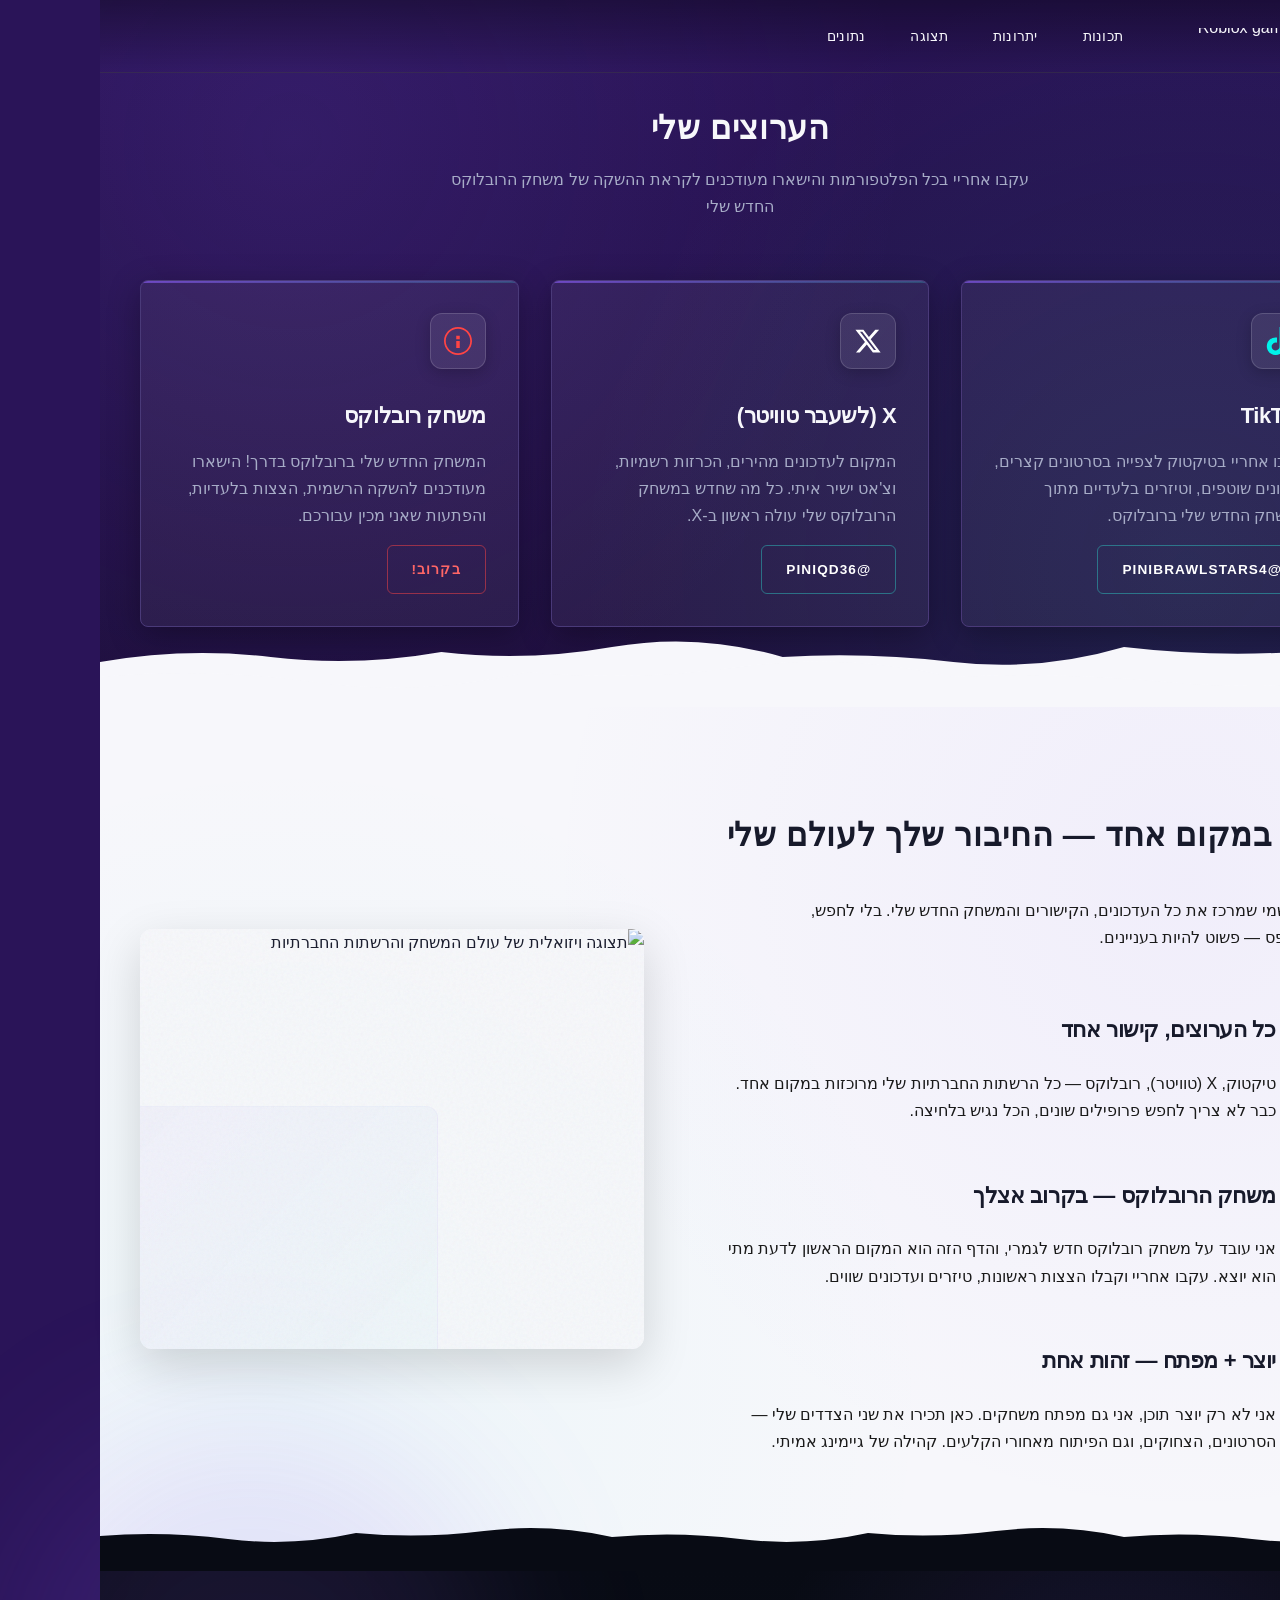
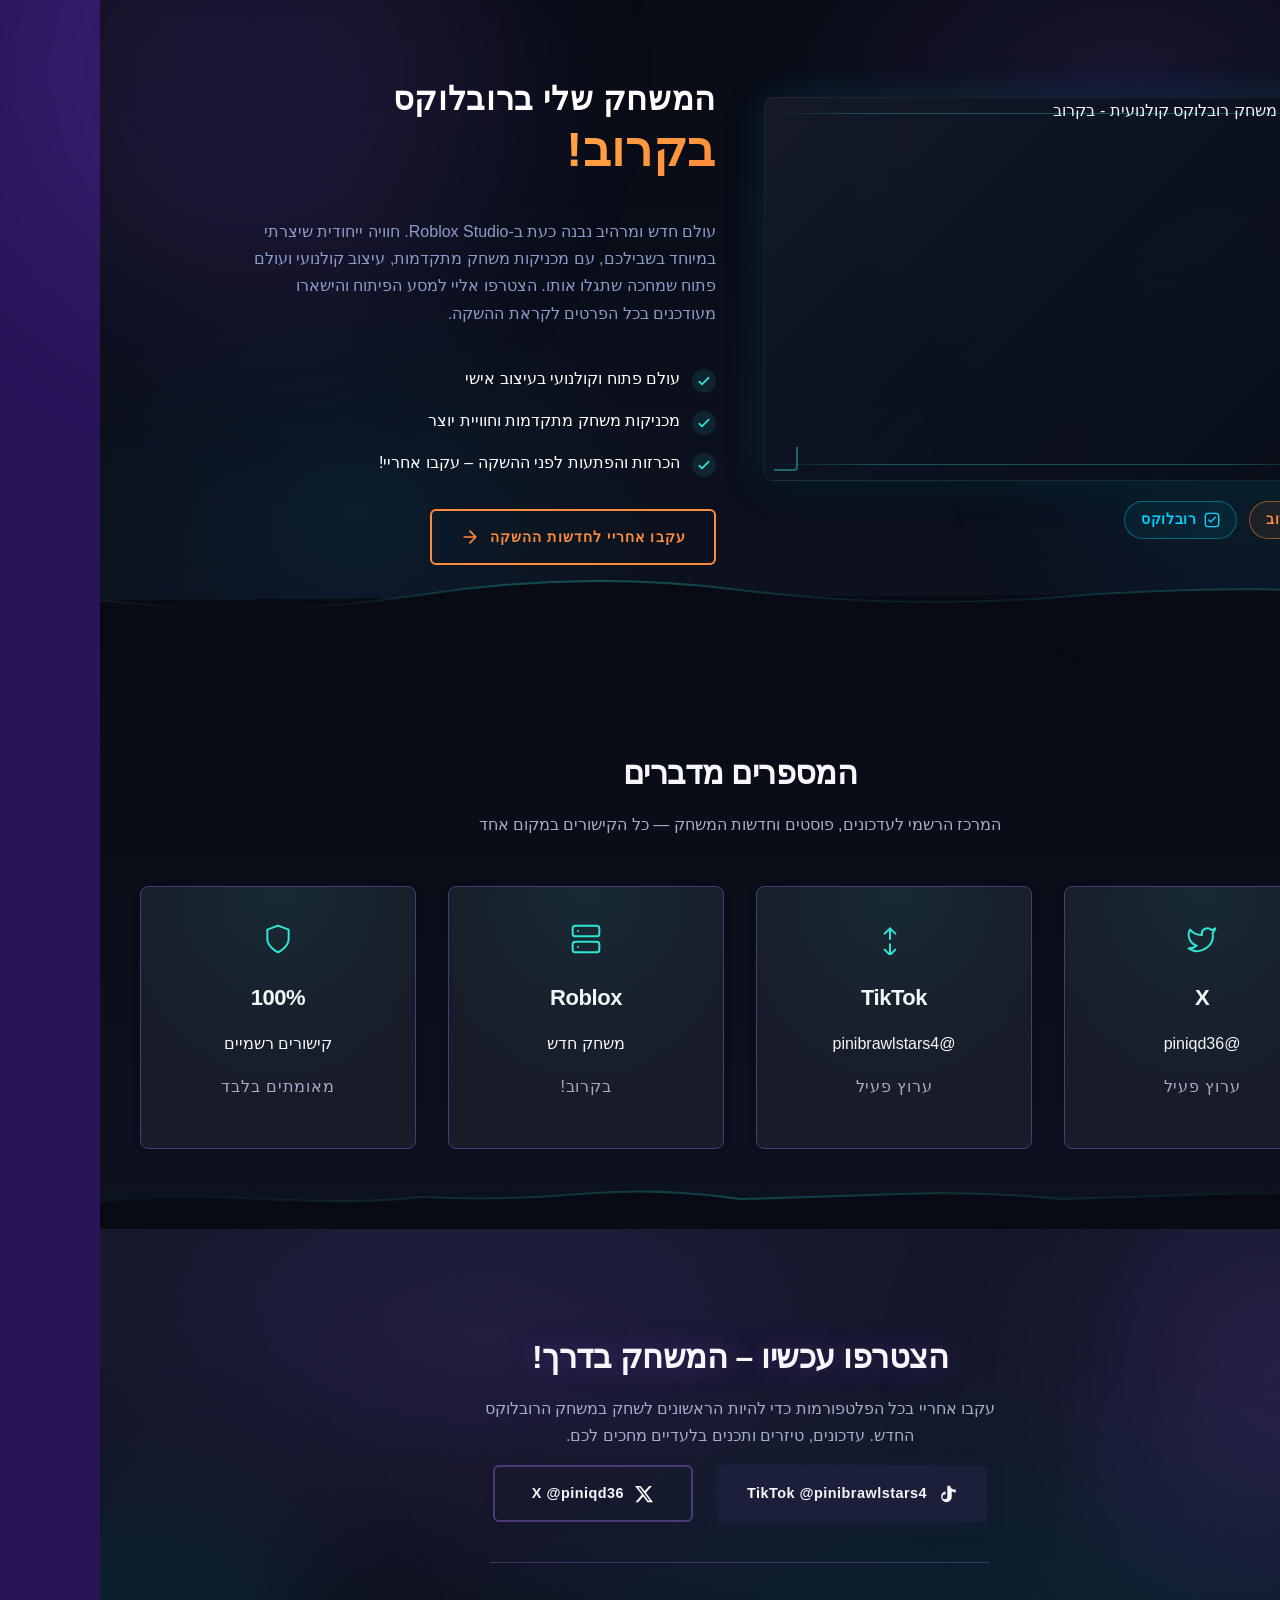
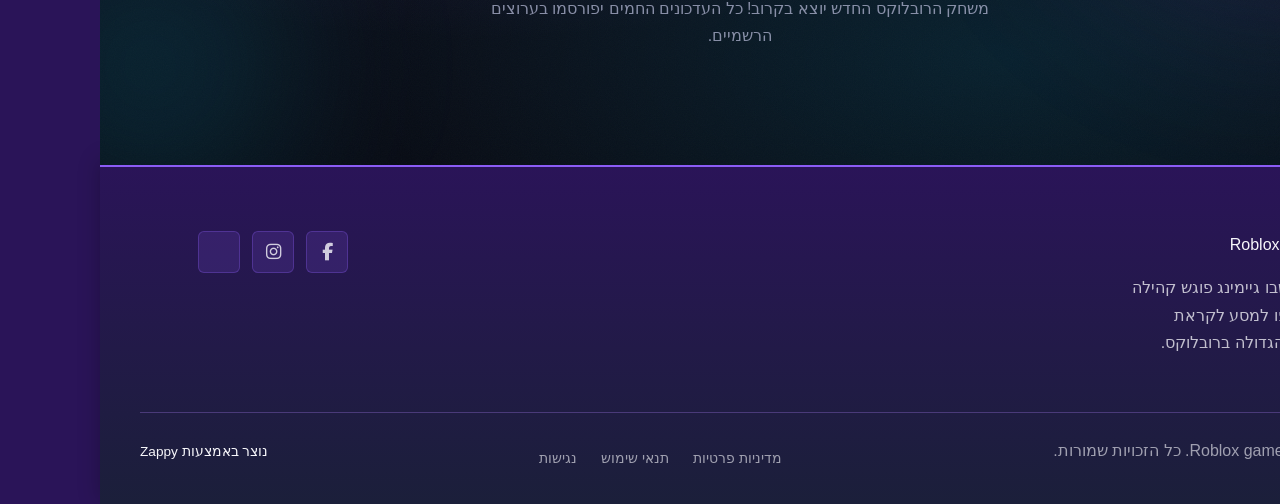
==== commit 318e280c: "Background sync: Progressive GitHub Sync" ====
--- a/public/index.html
+++ b/public/index.html
@@ -1 +1 @@
-<!doctype html><html dir="rtl" lang="he"><head><meta charset="UTF-8"><meta content="width=device-width,initial-scale=1" name="viewport"><meta content="index, follow" name="robots"><title>גלה את משחק הרובלוקס הבא שלך — Roblox game</title><meta content="יוצר תוכן ומפתח רובלוקס מביא לך הצצה ראשונה למשחק החדש. עקוב אחריי בטיקטוק ובטוויטר והישאר מעודכן בכל הפיתוחים. היכנס עכשיו לקהילה!" name="description"><meta content="משחקי רובלוקס, יוצר תוכן גיימינג, רובלוקס ישראלי, קישורים חברתיים, מפתח רובלוקס" name="keywords"><link href="/assets/favicon.ico" rel="icon" type="image/x-icon"><link href="/assets/favicon-16x16.png" rel="icon" type="image/png" sizes="16x16"><link href="/assets/favicon-32x32.png" rel="icon" type="image/png" sizes="32x32"><link href="/assets/favicon-48x48.png" rel="icon" type="image/png" sizes="48x48"><link href="/assets/favicon-192x192.png" rel="icon" type="image/png" sizes="192x192"><link href="/assets/favicon-512x512.png" rel="icon" type="image/png" sizes="512x512"><link href="/assets/apple-touch-icon.png" rel="apple-touch-icon"><script>!function(){"use strict";var t="38b5581c-c266-401a-a283-157dec6d0e82",e="https://api.zappy5.com/api/analytics/track",a=18e5,n=2592e6,o=!0,i=!0,r=!0;var s=function(){var e="zappy_visitor_"+t,a=null;try{if(a=localStorage.getItem(e)){var o=JSON.parse(a),i=Date.now();if(i-o.created<n)return o.lastSeen=i,localStorage.setItem(e,JSON.stringify(o)),o.id}}catch(t){console.warn("Zappy Analytics: LocalStorage not available")}var r="zv_"+Date.now()+"_"+Math.random().toString(36).substr(2,9);try{localStorage.setItem(e,JSON.stringify({id:r,created:Date.now(),lastSeen:Date.now()}))}catch(t){}return r}(),c=function(){var e="zappy_session_"+t,n=null;try{if(n=sessionStorage.getItem(e)){var o=JSON.parse(n),i=Date.now();if(i-o.timestamp<a)return o.timestamp=i,sessionStorage.setItem(e,JSON.stringify(o)),o.id}}catch(t){console.warn("Zappy Analytics: SessionStorage not available")}var r="zs_"+Date.now()+"_"+Math.random().toString(36).substr(2,9);try{sessionStorage.setItem(e,JSON.stringify({id:r,timestamp:Date.now()}))}catch(t){}return r}();function l(a,n){n=n||{};var o={website_id:t,event_type:a,page_path:window.location.pathname,referrer:document.referrer||"direct",visitor_id:s,session_id:c,metadata:n};if(navigator.sendBeacon){var i=new Blob([JSON.stringify(o)],{type:"application/json"});navigator.sendBeacon(e,i)}else fetch(e,{method:"POST",headers:{"Content-Type":"application/json"},body:JSON.stringify(o),keepalive:!0}).catch(function(t){console.warn("Zappy Analytics: Failed to track event",t)})}o&&l("pageview",{title:document.title,url:window.location.href}),i&&document.addEventListener("click",function(t){var e=t.target;if("BUTTON"===e.tagName||e.closest("button")){var a="BUTTON"===e.tagName?e:e.closest("button");l("click",{element:"button",text:a.textContent.trim().substring(0,100),id:a.id||null,class:a.className||null})}else if("A"===e.tagName||e.closest("a")){var n="A"===e.tagName?e:e.closest("a");l("navigation",{element:"link",text:n.textContent.trim().substring(0,100),href:n.href,external:n.hostname!==window.location.hostname})}},!0),r&&document.addEventListener("submit",function(t){var e=t.target;l("form_submit",{form_id:e.id||null,form_name:e.name||null,form_action:e.action||null,form_method:e.method||"GET"})},!0);var d=Date.now();window.addEventListener("beforeunload",function(){l("page_unload",{time_on_page:Math.floor((Date.now()-d)/1e3),page_path:window.location.pathname})}),window.zappyAnalytics={track:l,getVisitorId:function(){return s},getSessionId:function(){return c}}}()</script><meta content="גלה את משחק הרובלוקס הבא שלך — Roblox game" property="og:title"><meta content="יוצר תוכן ומפתח רובלוקס מביא לך הצצה ראשונה למשחק החדש. עקוב אחריי בטיקטוק ובטוויטר והישאר מעודכן בכל הפיתוחים. היכנס עכשיו לקהילה!" property="og:description"><meta content="summary_large_image" name="twitter:card"><meta content="גלה את משחק הרובלוקס הבא שלך — Roblox game" name="twitter:title"><meta content="יוצר תוכן ומפתח רובלוקס מביא לך הצצה ראשונה למשחק החדש. עקוב אחריי בטיקטוק ובטוויטר והישאר מעודכן בכל הפיתוחים. היכנס עכשיו לקהילה!" name="twitter:description"><meta content="website" property="og:type"><meta content="he_IL" property="og:locale"><link href="https://cdnjs.cloudflare.com/ajax/libs/font-awesome/6.4.0/css/all.min.css" rel="stylesheet"><style>.skip-link{position:absolute;top:0;left:0;transform:translateY(-200%);padding:12px 18px;background:var(--bg-dark,#1a1a1a);color:var(--text-light,#fff);font-weight:600;border-radius:0 0 8px 0;z-index:10000}.skip-link:focus{transform:none;outline:2px solid var(--ring,#fff);outline-offset:2px}:focus-visible{outline:2px solid var(--ring,currentColor);outline-offset:3px}</style><link href="/assets/favicon.ico" rel="icon" type="image/x-icon"><link href="/assets/favicon-16x16.png" rel="icon" type="image/png" sizes="16x16"><link href="/assets/favicon-32x32.png" rel="icon" type="image/png" sizes="32x32"><link href="/assets/favicon-48x48.png" rel="icon" type="image/png" sizes="48x48"><link href="/assets/favicon-192x192.png" rel="icon" type="image/png" sizes="192x192"><link href="/assets/favicon-512x512.png" rel="icon" type="image/png" sizes="512x512"><link href="/assets/apple-touch-icon.png" rel="apple-touch-icon"><link href="https://cdn.jsdelivr.net/npm/vanilla-cookieconsent@3/dist/cookieconsent.css" rel="stylesheet"><script src="https://cdn.jsdelivr.net/npm/vanilla-cookieconsent@3/dist/cookieconsent.umd.js"></script><script src="https://cdn.jsdelivr.net/gh/mickidum/acc_toolbar/acctoolbar/acctoolbar.min.js"></script><link href="/styles.css" rel="stylesheet"><script>window.ZAPPY_WEBSITE_ID="38b5581c-c266-401a-a283-157dec6d0e82",window.ZAPPY_API_BASE="https://api.zappy5.com"</script><style id="zappy-dropdown-submenu-styles">#navMenu li:has(.sub-menu),.nav-menu li:has(.sub-menu),.navbar li:has(.sub-menu),nav li:has(.sub-menu){position:relative}#navMenu .sub-menu,.nav-menu .sub-menu,.navbar .sub-menu,nav .sub-menu{display:block!important;position:absolute!important;top:100%;left:0;min-width:220px;background:#fff;border-radius:8px;box-shadow:0 8px 25px rgba(0,0,0,.15);padding:8px 0;opacity:0;visibility:hidden;transform:translateY(10px);transition:all .3s ease;z-index:1000;list-style:none;pointer-events:none}#navMenu li:hover>.sub-menu,.nav-menu li:hover>.sub-menu,.navbar li:hover>.sub-menu,nav li:hover>.sub-menu{opacity:1!important;visibility:visible!important;transform:translateY(0)!important;pointer-events:auto!important}.sub-menu li{list-style:none;margin:0;padding:0}.sub-menu a{display:block!important;padding:10px 16px!important;color:var(--text-dark,#333)!important;font-weight:500;text-decoration:none;white-space:nowrap;transition:background-color .2s}.sub-menu .zappy-nav-child>a{padding-left:28px!important;font-size:.9em!important;opacity:.85!important}[dir=rtl] .sub-menu .zappy-nav-child>a,html[lang=ar] .sub-menu .zappy-nav-child>a,html[lang=he] .sub-menu .zappy-nav-child>a{padding-left:10px!important;padding-right:28px!important}.sub-menu .zappy-nav-parent>a{font-weight:600!important}.sub-menu a:hover{background-color:#f5f5f5}[dir=rtl] .nav-menu .sub-menu,[dir=rtl] .navbar .sub-menu,[dir=rtl] nav .sub-menu,html[lang=ar] .nav-menu .sub-menu,html[lang=ar] .navbar .sub-menu,html[lang=ar] nav .sub-menu,html[lang=he] .nav-menu .sub-menu,html[lang=he] .navbar .sub-menu,html[lang=he] nav .sub-menu{left:auto!important;right:0!important}.sub-menu:empty,.sub-menu:not(:has(li)):not(:has(> a)),.sub-menu:not(:has(li:not(.zappy-hidden-menu-item))):not(:has(> a)){display:none!important;opacity:0!important;visibility:hidden!important;pointer-events:none!important}li:has(.menu-group-title):hover>.sub-menu{opacity:1!important;visibility:visible!important;transform:translateY(0)!important;pointer-events:auto!important}#navMenu>li>.menu-group-title,.nav-menu>li>.menu-group-title{display:inline-block;padding:.5rem 1rem;cursor:default;user-select:none}@media (max-width:768px){#navMenu .sub-menu,.nav-menu .sub-menu,.navbar .sub-menu,nav .sub-menu{position:static!important;transform:none!important;box-shadow:none!important;background:0 0!important;max-height:0;overflow:hidden;opacity:0;visibility:hidden;transition:max-height .3s ease,opacity .3s ease;padding:0!important;border-radius:0!important}#navMenu .sub-menu.mobile-expanded,.nav-menu .sub-menu.mobile-expanded,.navbar .sub-menu.mobile-expanded{max-height:none!important;overflow-y:visible!important;opacity:1!important;visibility:visible!important;padding:8px 0 8px 16px!important}[dir=rtl] .sub-menu.mobile-expanded,html[lang=he] .sub-menu.mobile-expanded{padding:8px 16px 8px 0!important}#navMenu li:hover>.sub-menu,.nav-menu li:hover>.sub-menu,.navbar li:hover>.sub-menu,nav li:hover>.sub-menu{opacity:0;visibility:hidden;pointer-events:none}#navMenu li>.sub-menu.mobile-expanded,.nav-menu li>.sub-menu.mobile-expanded,.navbar li>.sub-menu.mobile-expanded,nav li>.sub-menu.mobile-expanded{opacity:1!important;visibility:visible!important;pointer-events:auto!important}#navMenu li:has(.sub-menu),.nav-menu li:has(.sub-menu),.navbar li:has(.sub-menu),nav li:has(.sub-menu){display:flex!important;flex-wrap:wrap!important;align-items:center!important;position:relative!important;min-height:44px!important}#navMenu li:has(.sub-menu)>a,.nav-menu li:has(.sub-menu)>a,.navbar li:has(.sub-menu)>a,nav li:has(.sub-menu)>a{flex:1!important;min-width:0!important}#navMenu li:has(.sub-menu)>.menu-group-title,.nav-menu li:has(.sub-menu)>.menu-group-title,.navbar li:has(.sub-menu)>.menu-group-title,nav li:has(.sub-menu)>.menu-group-title{flex:1!important;min-width:0!important;padding:0!important;line-height:inherit!important}#navMenu li:has(.sub-menu)>.sub-menu,.nav-menu li:has(.sub-menu)>.sub-menu,.navbar li:has(.sub-menu)>.sub-menu,nav li:has(.sub-menu)>.sub-menu{flex-basis:100%!important;width:100%!important}#navMenu li:has(.sub-menu)>a [class*=arrow],#navMenu li:has(.sub-menu)>a [class*=chevron],.nav-menu li:has(.sub-menu)>a .fa-angle-down,.nav-menu li:has(.sub-menu)>a .fa-chevron-down,.nav-menu li:has(.sub-menu)>a [class*=arrow],.nav-menu li:has(.sub-menu)>a [class*=chevron],nav li:has(.sub-menu)>a [class*=arrow],nav li:has(.sub-menu)>a [class*=chevron]{display:none!important;visibility:hidden!important}.mobile-submenu-toggle{display:flex!important;align-items:center!important;justify-content:center!important;width:44px!important;height:auto!important;background:0 0!important;border:none!important;cursor:pointer!important;color:var(--text-light)!important;position:static!important;flex-shrink:0!important;align-self:stretch!important;z-index:2!important;padding:0!important;margin:0!important}.mobile-submenu-toggle::after{content:''!important;width:0!important;height:0!important;border-left:6px solid transparent!important;border-right:6px solid transparent!important;border-top:7px solid currentColor!important;transition:transform .3s ease!important}.mobile-submenu-toggle.expanded::after{transform:rotate(180deg)!important}.sub-menu a{padding:10px 0!important;display:block!important;color:var(--text-light)!important;white-space:normal!important}.sub-menu .zappy-nav-child>a{padding-left:28px!important;font-size:.9em!important;opacity:.85!important}[dir=rtl] .sub-menu .zappy-nav-child>a,html[lang=ar] .sub-menu .zappy-nav-child>a,html[lang=he] .sub-menu .zappy-nav-child>a{padding-left:0!important;padding-right:28px!important}.sub-menu .zappy-nav-parent>a{font-weight:600!important}#navMenu.active,.nav-menu.active{max-width:100vw!important;overflow-x:hidden!important;box-sizing:border-box!important}.navbar .sub-menu li a,.zappy-products-dropdown .sub-menu a,nav.navbar .sub-menu li a{color:var(--text-light)!important}}@media (min-width:769px){.mobile-submenu-toggle{display:none!important}}</style><style id="zappy-widget-visibility">html[dir=rtl] .whatsapp-float{right:20px!important;left:auto!important}html:not([dir]) .whatsapp-float,html[dir=ltr] .whatsapp-float{left:20px!important;right:auto!important}html[dir=rtl] #mic-access-tool-general-button,html[dir=rtl] #mic-init-access-tool #mic-access-tool-general-button,html[dir=rtl] #mic-init-access-tool .mic-access-tool-general-button,html[dir=rtl] ._access-icon,html[dir=rtl] .mic-access-tool-general-button{left:20px!important;right:auto!important}html:not([dir]) #mic-access-tool-general-button,html:not([dir]) #mic-init-access-tool #mic-access-tool-general-button,html:not([dir]) #mic-init-access-tool .mic-access-tool-general-button,html:not([dir]) ._access-icon,html:not([dir]) .mic-access-tool-general-button,html[dir=ltr] #mic-access-tool-general-button,html[dir=ltr] #mic-init-access-tool #mic-access-tool-general-button,html[dir=ltr] #mic-init-access-tool .mic-access-tool-general-button,html[dir=ltr] ._access-icon,html[dir=ltr] .mic-access-tool-general-button{right:20px!important;left:auto!important}@media (max-width:768px){.whatsapp-float{display:flex!important}}@media (min-width:769px){.whatsapp-float{display:flex!important}}@media (max-width:768px){#mic-access-tool-general-button,#mic-init-access-tool #mic-access-tool-general-button,#mic-init-access-tool .mic-access-tool-general-button,._access-icon,.mic-access-tool-general-button{display:flex!important;visibility:visible!important;opacity:1!important;pointer-events:auto!important}#mic-access-tool-box.opened-mic-access-tool,#mic-init-access-tool #mic-access-tool-box.opened-mic-access-tool,.mic-access-tool-box.opened-mic-access-tool{visibility:visible!important;opacity:1!important;pointer-events:auto!important}}@media (min-width:769px){#mic-access-tool-general-button,#mic-init-access-tool #mic-access-tool-general-button,#mic-init-access-tool .mic-access-tool-general-button,._access-icon,.mic-access-tool-general-button{display:flex!important;visibility:visible!important;opacity:1!important;pointer-events:auto!important}#mic-access-tool-box.opened-mic-access-tool,#mic-init-access-tool #mic-access-tool-box.opened-mic-access-tool,.mic-access-tool-box.opened-mic-access-tool{visibility:visible!important;opacity:1!important;pointer-events:auto!important}}</style></head><body><a href="#main" class="skip-link">דלג לתוכן הראשי</a><nav class="navbar" dir="rtl"><button aria-label="Menu" class="mobile-toggle" id="mobileToggle"><svg viewBox="0 0 24 24" fill="none" height="24" width="24" class="hamburger-icon"><path d="M3 12h18M3 6h18M3 18h18" stroke="currentColor" stroke-width="2" stroke-linecap="round"></path></svg> <svg viewBox="0 0 24 24" fill="none" height="24" width="24" class="close-icon" style="display:none"><path d="M18 6L6 18M6 6l12 12" stroke="currentColor" stroke-width="2" stroke-linecap="round"></path></svg></button> <button aria-label="Call" class="phone-header-btn" data-phone="[business_phone]"><svg viewBox="0 0 24 24" fill="currentColor" height="20" width="20"><path d="M22 16.92v3a2 2 0 0 1-2.18 2 19.79 19.79 0 0 1-8.63-3.07 19.5 19.5 0 0 1-6-6 19.79 19.79 0 0 1-3.07-8.67A2 2 0 0 1 4.11 2h3a2 2 0 0 1 2 1.72 12.84 12.84 0 0 0 .7 2.81 2 2 0 0 1-.45 2.11L8.09 9.91a16 16 0 0 0 6 6l1.27-1.27a2 2 0 0 1 2.11-.45 12.84 12.84 0 0 0 2.81.7A2 2 0 0 1 22 16.92z"></path></svg></button><div class="nav-container"><div class="nav-right-group"><div class="nav-brand"><a href="/" class="logo-link"><img alt="Roblox game" src="/assets/site-----image-1.webp" class="logo"></a></div><ul class="nav-menu" id="navMenu"><li><a href="#features">תכונות</a></li><li><a href="#benefits">יתרונות</a></li><li><a href="#showcase">תצוגה</a></li><li><a href="#stats">נתונים</a></li></ul></div><div class="nav-cta-container"></div></div></nav><script>window.addEventListener("load",function(){const e=document.querySelector(".navbar, nav, header");if(!e)return void console.log("[Navbar] Navbar element not found");let t=document.getElementById("mobileToggle")||document.querySelector(".mobile-toggle")||document.querySelector(".hamburger")||document.querySelector(".hamburger-menu")||document.querySelector(".menu-toggle")||document.querySelector(".burger-menu")||document.querySelector('[aria-label="Menu"]')||document.querySelector('[aria-label="תפריט"]');const o=document.querySelector(".phone-header-btn"),n=window.getComputedStyle(e);let r=n.backgroundColor;if(console.log("[Navbar] Initial navbar background:",r),"transparent"===r||"rgba(0, 0, 0, 0)"===r||r.startsWith("rgba")&&r.includes(", 0)")){const e=n.backgroundImage;if(e&&"none"!==e)console.log("[Navbar] Navbar has background image/gradient, using dark text"),r="rgb(240, 240, 240)";else{const e=window.getComputedStyle(document.body).backgroundColor;console.log("[Navbar] Navbar transparent, using body background:",e),r=e}}const a=r.match(/\d+/g);if(a&&a.length>=3){const e=(.299*parseInt(a[0])+.587*parseInt(a[1])+.114*parseInt(a[2]))/255;console.log("[Navbar] Mobile button colors preserved from Claude CSS (luminance:",e.toFixed(2)+")");const n=document.createElement("style");n.id="zappy-mobile-nav-fix";document.documentElement.lang;document.documentElement.dir,n.textContent='\n        /* Hide mobile buttons on desktop, show only on mobile */\n        @media (min-width: 769px) {\n          .mobile-toggle,\n          .phone-header-btn {\n            display: none !important;\n          }\n        }\n        \n        /* Show and position mobile buttons correctly on mobile */\n        @media (max-width: 768px) {\n          .navbar,\n          nav.navbar {\n            min-height: 70px !important;\n          }\n\n          .mobile-toggle,\n          .phone-header-btn {\n            position: absolute !important;\n            top: 0 !important;\n            bottom: 0 !important;\n            margin-top: auto !important;\n            margin-bottom: auto !important;\n            transform: none !important;\n            z-index: 1001 !important;\n            display: flex !important;\n            align-items: center !important;\n            justify-content: center !important;\n            width: 36px !important;\n            height: 36px !important;\n            border-radius: 50% !important;\n            border: none !important;\n            cursor: pointer !important;\n            padding: 6px !important;\n            background: none !important;\n            color: var(--nav-text, var(--text-light)) !important;\n            touch-action: manipulation !important;\n            -webkit-tap-highlight-color: transparent !important;\n          }\n\n          html[data-zappy-site-type="ecommerce"] .phone-header-btn,\n          body[data-zappy-site-type="ecommerce"] .phone-header-btn,\n          html[data-zappy-site-type="ecommerce"] header .phone-header-btn,\n          html[data-zappy-site-type="ecommerce"] nav .phone-header-btn {\n            display: none !important;\n            visibility: hidden !important;\n            width: 0 !important;\n            height: 0 !important;\n            min-width: 0 !important;\n            overflow: hidden !important;\n          }\n          \n          /* LTR positioning (default): hamburger LEFT, phone RIGHT */\n          html:not([dir="rtl"]):not([lang="he"]):not([lang="ar"]) .mobile-toggle,\n          html[dir="ltr"] .mobile-toggle {\n            left: 12px !important;\n            right: auto !important;\n          }\n          html:not([dir="rtl"]):not([lang="he"]):not([lang="ar"]) .phone-header-btn,\n          html[dir="ltr"] .phone-header-btn {\n            right: 12px !important;\n            left: auto !important;\n          }\n          \n          /* RTL positioning: hamburger RIGHT, phone LEFT */\n          html[dir="rtl"] .mobile-toggle,\n          html[lang="he"] .mobile-toggle,\n          html[lang="ar"] .mobile-toggle {\n            right: 12px !important;\n            left: auto !important;\n          }\n          html[dir="rtl"] .phone-header-btn,\n          html[lang="he"] .phone-header-btn,\n          html[lang="ar"] .phone-header-btn {\n            left: 12px !important;\n            right: auto !important;\n          }\n          \n          /* CRITICAL: Ensure nav-container has min-height on mobile */\n          /* All children are positioned absolutely/fixed on mobile, so height:auto collapses to 0 */\n          .nav-container {\n            min-height: 70px !important;\n            position: relative !important;\n          }\n          \n          /* Ensure SVG icons are properly sized and inherit color */\n          .mobile-toggle svg,\n          .phone-header-btn svg {\n            width: 24px !important;\n            height: 24px !important;\n            /* Don\'t force display - let JavaScript control hamburger/close toggle */\n          }\n          \n          /* Reset nav-cta-container on mobile - remove desktop box-shadow/padding */\n          /* that creates a visible ghost box when CTA button is hidden */\n          .nav-cta-container {\n            box-shadow: none !important;\n            padding: 0 !important;\n          }\n          \n          /* Hide nav-cta-container entirely on mobile when there\'s no lang-switcher */\n          /* (only the CTA button is inside, and it\'s hidden on mobile) */\n          .nav-cta-container:not(:has(.lang-switcher)) {\n            display: none !important;\n          }\n          \n          /* CRITICAL: Prevent hero image fade gradient from bleeding over headline text */\n          /* The .image-fade-gradient has bottom: -30px (extends below parent) */\n          /* On mobile stacked layout, this overlaps the h1 text below the image */\n          .hero-image-column {\n            overflow: hidden !important;\n          }\n          .image-fade-gradient {\n            bottom: 0 !important;\n          }\n          \n          /* Hide desktop language switcher on mobile - hamburger menu handles it */\n          /* High specificity to override stored CSS */\n          .lang-switcher,\n          .nav-cta-container .lang-switcher,\n          .nav-container .lang-switcher,\n          .navbar .lang-switcher,\n          .navbar .nav-cta-container .lang-switcher {\n            display: none !important;\n          }\n        }\n      ';const r=document.getElementById("zappy-mobile-nav-fix");r&&r.remove(),document.head.appendChild(n),console.log("[Navbar] Critical CSS injected for mobile nav positioning");const i=window.innerWidth<=768;if(t){const e=t.querySelector(".hamburger-icon"),o=t.querySelector(".close-icon");e&&(e.style.setProperty("width","24px","important"),e.style.setProperty("height","24px","important"),e.style.setProperty("display","block","important")),o&&(o.style.setProperty("width","24px","important"),o.style.setProperty("height","24px","important"),o.style.setProperty("display","none","important")),i?(t.style.setProperty("position","absolute","important"),t.style.setProperty("top","0","important"),t.style.setProperty("bottom","0","important"),t.style.setProperty("margin-top","auto","important"),t.style.setProperty("margin-bottom","auto","important"),t.style.setProperty("transform","none","important"),t.style.setProperty("z-index","1001","important"),t.style.removeProperty("left"),t.style.removeProperty("right"),console.log("[Navbar] Mobile toggle positioning applied (mobile viewport)")):(t.style.removeProperty("position"),t.style.removeProperty("top"),t.style.removeProperty("transform"),t.style.removeProperty("z-index"),t.style.removeProperty("left"),t.style.removeProperty("right"),console.log("[Navbar] Desktop viewport - cleared mobile toggle inline positioning"))}if(o){const e=o.querySelector("svg");e&&(e.style.width="24px",e.style.height="24px",e.setAttribute("width","24"),e.setAttribute("height","24")),i?(o.style.setProperty("position","absolute","important"),o.style.setProperty("top","0","important"),o.style.setProperty("bottom","0","important"),o.style.setProperty("margin-top","auto","important"),o.style.setProperty("margin-bottom","auto","important"),o.style.setProperty("transform","none","important"),o.style.setProperty("z-index","1001","important"),o.style.removeProperty("left"),o.style.removeProperty("right"),console.log("[Navbar] Phone button positioning applied (mobile viewport)")):(o.style.removeProperty("position"),o.style.removeProperty("top"),o.style.removeProperty("transform"),o.style.removeProperty("z-index"),o.style.removeProperty("left"),o.style.removeProperty("right"),console.log("[Navbar] Desktop viewport - cleared phone button inline positioning"))}}else console.log("[Navbar] Could not parse background color:",r);t=document.getElementById("mobileToggle")||document.querySelector(".mobile-toggle")||document.querySelector(".hamburger")||document.querySelector(".hamburger-menu")||document.querySelector(".menu-toggle")||document.querySelector(".burger-menu")||document.querySelector('[aria-label="Menu"]')||document.querySelector('[aria-label="תפריט"]');const i=document.getElementById("navMenu")||document.querySelector(".nav-menu")||document.querySelector(".nav-links")||document.querySelector("nav ul:not(.submenu)");if(!t||!i)return void console.log("[Navbar] Mobile toggle or menu not found:",{toggle:!!t,menu:!!i});i.id||(i.id="navMenu"),console.log("[Navbar] Initializing mobile menu...");const l=t.cloneNode(!0);t.parentNode.replaceChild(l,t);var s=0;function p(e){var t=Date.now();t-s<300||(s=t,function(e){e.preventDefault(),e.stopPropagation();const t=l.querySelector(".hamburger-icon"),o=l.querySelector(".close-icon");i.classList.contains("active")?(i.classList.remove("active"),t&&t.style.setProperty("display","block","important"),o&&o.style.setProperty("display","none","important"),document.body.style.overflow="",document.body.classList.remove("menu-open"),console.log("[Navbar] Menu closed")):(i.classList.add("active"),t&&t.style.setProperty("display","none","important"),o&&o.style.setProperty("display","block","important"),document.body.style.overflow="hidden",document.body.classList.add("menu-open"),console.log("[Navbar] Menu opened"))}(e))}l.addEventListener("click",p),l.addEventListener("touchend",p),document.addEventListener("keydown",function(e){if(("Escape"===e.key||"Esc"===e.key)&&i.classList.contains("active")){const e=l.querySelector(".hamburger-icon"),t=l.querySelector(".close-icon");i.classList.remove("active"),e&&e.style.setProperty("display","block","important"),t&&t.style.setProperty("display","none","important"),document.body.style.overflow="",document.body.classList.remove("menu-open"),console.log("[Navbar] Menu closed (Escape)")}}),i.querySelectorAll("a").forEach(function(e){e.addEventListener("click",function(){if("#"===this.getAttribute("href"))return;const e=l.querySelector(".hamburger-icon"),t=l.querySelector(".close-icon");i.classList.remove("active"),e&&e.style.setProperty("display","block","important"),t&&t.style.setProperty("display","none","important"),document.body.style.overflow="",document.body.classList.remove("menu-open"),console.log("[Navbar] Menu closed (link clicked)")})});var m=i.querySelectorAll(".dropdown-toggle");m.forEach(function(e){e.addEventListener("click",function(e){e.preventDefault(),e.stopPropagation();var t=this.closest(".nav-dropdown");t&&(t.parentNode.querySelectorAll(".nav-dropdown.open").forEach(function(e){e!==t&&e.classList.remove("open")}),t.classList.toggle("open"),console.log("[Navbar] Dropdown toggled:",t.classList.contains("open")?"open":"closed"))})}),document.addEventListener("click",function(e){e.target.closest(".nav-dropdown")||document.querySelectorAll(".nav-dropdown.open").forEach(function(e){e.classList.remove("open")})}),console.log("[Navbar] Dropdown handlers initialized for "+m.length+" dropdowns"),o&&o.addEventListener("click",function(){const e=document.querySelectorAll('a[href^="tel:"]'),t=e.length>0?e[0].getAttribute("href").replace("tel:",""):"[business_phone]";window.location.href="tel:"+t,console.log("[Navbar] Phone button clicked")}),console.log("[Navbar] Mobile menu initialized successfully")})</script><main id="main"><section class="index-hero-section" data-band-index="0" data-layout-spec="בית-hero" id="hero" data-hero-type="fullscreen-scrim"><div class="index-hero-section__bg-layer"><img alt="יקום רובלוקס עתידני" src="/assets/site-index-hero-image-1.webp" class="index-hero-section__bg-img" data-context="A cinematic Roblox-inspired futuristic world: deep indigo-to-violet gradient sky with glowing neon terrain, floating geometric crystals, subtle pixel-noise texture, motion-blur streaks, and a social-media-meets-metaverse atmosphere. No text or logos in the image." data-hero-bg="true" data-placeholder="index-hero-image-1" fetchpriority="high" height="600" loading="eager" width="1200"></div><div class="index-hero-section__scrim" aria-hidden="true"></div><div class="index-hero-section__motif-neon-grid" aria-hidden="true"></div><div class="index-hero-section__motif-purple-orb" aria-hidden="true"></div><div class="index-hero-section__overlay"><div class="index-hero-section__text-group"><h1 class="index-hero-section__title">היוצר של<br>עולם הרובלוקס</h1><h3 class="index-hero-section__subtitle">עקבו אחריי בטיקטוק <span class="index-hero-section__handle">@pinibrawlstars4</span> וב-X <span class="index-hero-section__handle">@piniqd36</span>. משחק הרובלוקס החדש שלי בדרך — הישארו מעודכנים!</h3><div class="index-hero-section__cta-group"><a href="https://www.tiktok.com/@pinibrawlstars4?_r=1&amp;_t=ZS-97du53bTCu8" class="index-hero-section__btn index-hero-section__btn--primary" target="_blank" rel="noopener noreferrer"><span>עקבו בטיקטוק</span> <svg viewBox="0 0 24 24" fill="none" data-element-type="icon" data-icon-type="svg" height="18" width="18" stroke="currentColor" stroke-width="2"><path d="M9 12l-4.586 4.586a2 2 0 01-2.828-2.828L6.172 10"></path><path d="M15 12l4.586-4.586a2 2 0 012.828 2.828L17.828 10"></path></svg> </a><a href="https://x.com/piniqd36?s=11" class="index-hero-section__btn index-hero-section__btn--secondary" target="_blank" rel="noopener noreferrer"><span>צפו ב-X</span> <svg viewBox="0 0 24 24" fill="none" data-element-type="icon" data-icon-type="svg" height="18" width="18" stroke="currentColor" stroke-width="2"><path d="M4 4l16 16M4 20L20 4"></path></svg></a></div><div class="index-hero-section__badges"><span class="index-hero-section__badge"><svg viewBox="0 0 24 24" fill="currentColor" data-element-type="icon" data-icon-type="svg" height="16" width="16"><path d="M12 2C6.48 2 2 6.48 2 12s4.48 10 10 10 10-4.48 10-10S17.52 2 12 2zm-2 15l-5-5 1.41-1.41L10 14.17l7.59-7.59L19 8l-9 9z"></path></svg> <span>TikTok</span> </span><span class="index-hero-section__badge"><svg viewBox="0 0 24 24" fill="currentColor" data-element-type="icon" data-icon-type="svg" height="16" width="16"><path d="M12 2C6.48 2 2 6.48 2 12s4.48 10 10 10 10-4.48 10-10S17.52 2 12 2zm-2 15l-5-5 1.41-1.41L10 14.17l7.59-7.59L19 8l-9 9z"></path></svg> <span>X (Twitter)</span> </span><span class="index-hero-section__badge index-hero-section__badge--coming-soon"><svg viewBox="0 0 24 24" fill="currentColor" data-element-type="icon" data-icon-type="svg" height="16" width="16"><path d="M12 2C6.48 2 2 6.48 2 12s4.48 10 10 10 10-4.48 10-10S17.52 2 12 2zm-2 15l-5-5 1.41-1.41L10 14.17l7.59-7.59L19 8l-9 9z"></path></svg> <span>Roblox — בקרוב!</span></span></div></div></div><div class="index-hero-section__divider-wrapper" aria-hidden="true"><svg viewBox="0 0 1200 80" xmlns="http://www.w3.org/2000/svg" aria-hidden="true" data-no-icon-edit="true" preserveAspectRatio="none"><defs><linearGradient id="nebulaFade" x1="0%" x2="100%" y1="0%" y2="0%"><stop offset="0%" stop-color="var(--bg-dark)" stop-opacity="0.95"></stop><stop offset="100%" stop-color="var(--bg-dark)" stop-opacity="1"></stop></linearGradient></defs><path d="M0,80 L0,45 Q80,20 200,38 T400,25 Q550,15 700,32 T900,20 Q1050,30 1200,40 L1200,80 Z" fill="var(--bg-dark)"></path></svg></div></section><section class="index-features-section" data-band-index="1" data-layout-spec="בית-features" id="features"><div class="features-container"><div class="features-intro"><h2>הערוצים שלי</h2><p>עקבו אחריי בכל הפלטפורמות והישארו מעודכנים לקראת ההשקה של משחק הרובלוקס החדש שלי</p></div><div class="features-grid"><article class="feature-card"><div class="card-badge-wrapper"><div class="card-badge tiktok-badge"><svg viewBox="0 0 24 24" fill="currentColor" data-element-type="icon" data-icon-type="svg" xmlns="http://www.w3.org/2000/svg"><path d="M12.525.02c1.31-.02 2.61-.01 3.91-.02.08 1.53.63 3.09 1.75 4.17 1.12 1.11 2.7 1.62 4.24 1.79v4.03c-1.44-.05-2.89-.35-4.2-.97-.57-.26-1.1-.59-1.62-.93-.01 2.92.01 5.84-.02 8.75-.08 1.4-.54 2.79-1.35 3.94-1.31 1.92-3.58 3.17-5.91 3.21-1.43.08-2.86-.31-4.08-1.03-2.02-1.19-3.44-3.37-3.65-5.71-.02-.5-.03-1-.01-1.49.18-1.9 1.12-3.72 2.58-4.96 1.66-1.44 3.98-2.13 6.15-1.72.02 1.48-.04 2.96-.04 4.44-.99-.32-2.15-.23-3.02.37-.63.41-1.11 1.04-1.36 1.75-.21.51-.15 1.07-.14 1.61.24 1.64 1.82 3.02 3.5 2.87 1.12-.01 2.19-.66 2.77-1.61.19-.33.4-.67.41-1.06.1-1.79.06-3.57.07-5.36.01-4.03-.01-8.05.02-12.07z"></path></svg></div></div><h3>TikTok</h3><p>עקבו אחריי בטיקטוק לצפייה בסרטונים קצרים, עדכונים שוטפים, וטיזרים בלעדיים מתוך המשחק החדש שלי ברובלוקס.</p><a href="https://www.tiktok.com/@pinibrawlstars4" class="card-cta" target="_blank" rel="noopener noreferrer">@pinibrawlstars4</a></article><article class="feature-card"><div class="card-badge-wrapper"><div class="card-badge x-badge"><svg viewBox="0 0 24 24" fill="currentColor" data-element-type="icon" data-icon-type="svg" xmlns="http://www.w3.org/2000/svg"><path d="M18.244 2.25h3.308l-7.227 8.26 8.502 11.24H16.17l-5.214-6.817L4.99 21.75H1.68l7.73-8.835L1.254 2.25H8.08l4.713 6.231zm-1.161 17.52h1.833L7.084 4.126H5.117z"></path></svg></div></div><h3>X (לשעבר טוויטר)</h3><p>המקום לעדכונים מהירים, הכרזות רשמיות, וצ'אט ישיר איתי. כל מה שחדש במשחק הרובלוקס שלי עולה ראשון ב-X.</p><a href="https://x.com/piniqd36" class="card-cta" target="_blank" rel="noopener noreferrer">@piniqd36</a></article><article class="feature-card"><div class="card-badge-wrapper"><div class="card-badge roblox-badge"><svg viewBox="0 0 24 24" fill="currentColor" data-element-type="icon" data-icon-type="svg" xmlns="http://www.w3.org/2000/svg"><path d="M12 0C5.373 0 0 5.373 0 12s5.373 12 12 12 12-5.373 12-12S18.627 0 12 0zm0 22.5C6.21 22.5 1.5 17.79 1.5 12S6.21 1.5 12 1.5 22.5 6.21 22.5 12 17.79 22.5 12 22.5zm-1.5-15h3v3h-3v-3zm0 4.5h3v6h-3v-6z"></path></svg></div></div><h3>משחק רובלוקס</h3><p>המשחק החדש שלי ברובלוקס בדרך! הישארו מעודכנים להשקה הרשמית, הצצות בלעדיות, והפתעות שאני מכין עבורכם.</p><span class="card-cta coming-soon">בקרוב!</span></article></div></div><div class="index-features-divider-wrapper"><svg viewBox="0 0 1200 80" xmlns="http://www.w3.org/2000/svg" aria-hidden="true" data-no-icon-edit="true" preserveAspectRatio="none"><defs><linearGradient id="ripGradient" x1="0%" x2="0%" y1="0%" y2="100%"><stop offset="0%" stop-color="#2A1458" stop-opacity="1"></stop><stop offset="100%" stop-color="#2A1458" stop-opacity="0"></stop></linearGradient></defs><path d="M0,80 L0,35 Q80,20 160,30 T320,25 Q400,35 480,20 T640,30 Q720,25 800,35 T960,20 Q1040,30 1120,25 T1200,35 L1200,80 Z" fill="var(--bg-light)"></path><path d="M0,80 L0,50 Q100,40 200,55 T400,45 Q500,55 600,40 T800,50 Q900,45 1000,55 T1200,50 L1200,80 Z" fill="var(--bg-light)"></path></svg></div></section><section class="index-benefits-section" data-band-index="2" data-layout-spec="בית-benefits" id="benefits"><div class="index-benefits-section__container"><div class="index-benefits-section__content"><h2 class="index-benefits-section__title">הכל במקום אחד — החיבור שלך לעולם שלי</h2><p class="index-benefits-section__subtitle" style="color:#1A1A1A !important">הדף הרשמי שמרכז את כל העדכונים, הקישורים והמשחק החדש שלי. בלי לחפש, בלי לפספס — פשוט להיות בעניינים.</p><div class="index-benefits-section__values"><div class="index-benefits-section__value-item"><div class="index-benefits-section__value-icon-wrapper"><svg viewBox="0 0 24 24" fill="none" data-element-type="icon" data-icon-type="svg" xmlns="http://www.w3.org/2000/svg" class="index-benefits-section__value-icon"><path d="M18 8C19.6569 8 21 6.65685 21 5C21 3.34315 19.6569 2 18 2C16.3431 2 15 3.34315 15 5C15 6.65685 16.3431 8 18 8Z" stroke="currentColor" stroke-width="1.5" stroke-linecap="round" stroke-linejoin="round"></path><path d="M6 15C7.65685 15 9 13.6569 9 12C9 10.3431 7.65685 9 6 9C4.34315 9 3 10.3431 3 12C3 13.6569 4.34315 15 6 15Z" stroke="currentColor" stroke-width="1.5" stroke-linecap="round" stroke-linejoin="round"></path><path d="M18 22C19.6569 22 21 20.6569 21 19C21 17.3431 19.6569 16 18 16C16.3431 16 15 17.3431 15 19C15 20.6569 16.3431 22 18 22Z" stroke="currentColor" stroke-width="1.5" stroke-linecap="round" stroke-linejoin="round"></path><path d="M8.59 13.51L15.42 17.49" stroke="currentColor" stroke-width="1.5" stroke-linecap="round" stroke-linejoin="round"></path><path d="M15.41 6.51L8.59 10.49" stroke="currentColor" stroke-width="1.5" stroke-linecap="round" stroke-linejoin="round"></path></svg></div><div class="index-benefits-section__value-text"><h3 class="index-benefits-section__value-title">כל הערוצים, קישור אחד</h3><p class="index-benefits-section__value-desc" style="color:#1A1A1A !important">טיקטוק, X (טוויטר), רובלוקס — כל הרשתות החברתיות שלי מרוכזות במקום אחד. כבר לא צריך לחפש פרופילים שונים, הכל נגיש בלחיצה.</p></div></div><div class="index-benefits-section__value-item"><div class="index-benefits-section__value-icon-wrapper"><svg viewBox="0 0 24 24" fill="none" data-element-type="icon" data-icon-type="svg" xmlns="http://www.w3.org/2000/svg" class="index-benefits-section__value-icon"><path d="M21 12V19C21 20.1046 20.1046 21 19 21H5C3.89543 21 3 20.1046 3 19V5C3 3.89543 3.89543 3 5 3H12" stroke="currentColor" stroke-width="1.5" stroke-linecap="round" stroke-linejoin="round"></path><path d="M16 3H21V8" stroke="currentColor" stroke-width="1.5" stroke-linecap="round" stroke-linejoin="round"></path><path d="M21 3L12 12" stroke="currentColor" stroke-width="1.5" stroke-linecap="round" stroke-linejoin="round"></path></svg></div><div class="index-benefits-section__value-text"><h3 class="index-benefits-section__value-title">משחק הרובלוקס — בקרוב אצלך</h3><p class="index-benefits-section__value-desc" style="color:#1A1A1A !important">אני עובד על משחק רובלוקס חדש לגמרי, והדף הזה הוא המקום הראשון לדעת מתי הוא יוצא. עקבו אחריי וקבלו הצצות ראשונות, טיזרים ועדכונים שווים.</p></div></div><div class="index-benefits-section__value-item"><div class="index-benefits-section__value-icon-wrapper"><svg viewBox="0 0 24 24" fill="none" data-element-type="icon" data-icon-type="svg" xmlns="http://www.w3.org/2000/svg" class="index-benefits-section__value-icon"><path d="M12 22C17.5228 22 22 17.5228 22 12C22 6.47715 17.5228 2 12 2C6.47715 2 2 6.47715 2 12C2 17.5228 6.47715 22 12 22Z" stroke="currentColor" stroke-width="1.5" stroke-linecap="round" stroke-linejoin="round"></path><path d="M12 6V12L16 14" stroke="currentColor" stroke-width="1.5" stroke-linecap="round" stroke-linejoin="round"></path><path d="M8 2.5V6" stroke="currentColor" stroke-width="1.5" stroke-linecap="round" stroke-linejoin="round"></path><path d="M16 2.5V6" stroke="currentColor" stroke-width="1.5" stroke-linecap="round" stroke-linejoin="round"></path></svg></div><div class="index-benefits-section__value-text"><h3 class="index-benefits-section__value-title">יוצר + מפתח — זהות אחת</h3><p class="index-benefits-section__value-desc" style="color:#1A1A1A !important">אני לא רק יוצר תוכן, אני גם מפתח משחקים. כאן תכירו את שני הצדדים שלי — הסרטונים, הצחוקים, וגם הפיתוח מאחורי הקלעים. קהילה של גיימינג אמיתי.</p></div></div></div></div><div class="index-benefits-section__media"><div class="index-benefits-section__media-tile"><img alt="תצוגה ויזואלית של עולם המשחק והרשתות החברתיות" src="/assets/site-index-benefits-image-1.webp" data-context="A stylized abstract collage blending a Roblox game environment texture with neon social-media pulse lines and soft violet-to-aqua gradient mesh. The composition feels like a premium game launch poster with a tech-gaming aesthetic, rounded corners, subtle noise overlay, and a clean floating backplate peeking from the bottom-right corner at about 30% visibility." data-placeholder="index-benefits-image-1" height="400" loading="lazy" width="600" decoding="async"><div class="index-benefits-section__media-backplate"></div></div></div></div><div class="index-benefits-section__divider-wrapper"><svg viewBox="0 0 1200 80" xmlns="http://www.w3.org/2000/svg" aria-hidden="true" data-no-icon-edit="true" preserveAspectRatio="none"><path d="M0,80 L0,45 Q60,40 120,48 T240,42 Q300,48 360,40 T480,46 Q540,40 600,48 T720,42 Q780,48 840,40 T960,46 Q1020,40 1080,48 T1200,42 L1200,80 Z" fill="#080B14"></path></svg></div></section><section class="index-showcase-section" data-band-index="3" data-layout-spec="בית-showcase" id="showcase" dir="rtl"><div class="index-showcase-section__container"><div class="index-showcase-section__grid"><div class="index-showcase-section__media"><div class="index-showcase-section__image-wrapper"><img alt="סביבת משחק רובלוקס קולנועית - בקרוב" src="/assets/site-index-showcase-image-1.webp" data-context="Cinematic Roblox game environment teaser with dramatic sunset-orange neon lighting, glossy reflective floor, floating geometric game structures, and a foggy atmospheric glow. The scene should look like a high-end game reveal poster screenshot with dark cinematic paneling and subtle HUD-inspired decorative lines." data-placeholder="index-showcase-image-1" height="400" loading="lazy" width="600" decoding="async"><div class="index-showcase-section__frame" aria-hidden="true"></div><div class="index-showcase-section__hud-lines" aria-hidden="true"><span class="index-showcase-section__hud-line index-showcase-section__hud-line--top"></span> <span class="index-showcase-section__hud-line index-showcase-section__hud-line--bottom"></span> <span class="index-showcase-section__hud-corner index-showcase-section__hud-corner--tl"></span> <span class="index-showcase-section__hud-corner index-showcase-section__hud-corner--br"></span></div></div><div class="index-showcase-section__chips"><span class="index-showcase-section__chip index-showcase-section__chip--status"><span class="index-showcase-section__chip-dot"></span> בקרוב </span><span class="index-showcase-section__chip index-showcase-section__chip--platform"><svg viewBox="0 0 24 24" fill="none" data-element-type="icon" data-icon-type="svg" xmlns="http://www.w3.org/2000/svg" class="index-showcase-section__chip-icon" aria-hidden="true"><rect height="20" rx="4" width="20" x="2" y="2" stroke="currentColor" stroke-width="2"></rect><path d="M7 12L10 15L17 8" stroke="currentColor" stroke-width="2" stroke-linecap="round" stroke-linejoin="round"></path></svg> רובלוקס</span></div></div><div class="index-showcase-section__content"><h2 class="index-showcase-section__title">המשחק שלי ברובלוקס <span class="index-showcase-section__title-accent">בקרוב!</span></h2><p class="index-showcase-section__description">עולם חדש ומרהיב נבנה כעת ב-Roblox Studio. חוויה ייחודית שיצרתי במיוחד בשבילכם, עם מכניקות משחק מתקדמות, עיצוב קולנועי ועולם פתוח שמחכה שתגלו אותו. הצטרפו אליי למסע הפיתוח והישארו מעודכנים בכל הפרטים לקראת ההשקה.</p><ul class="index-showcase-section__hype-list"><li class="index-showcase-section__hype-item"><span class="index-showcase-section__hype-marker" aria-hidden="true"><svg viewBox="0 0 24 24" fill="none" data-element-type="icon" data-icon-type="svg" xmlns="http://www.w3.org/2000/svg"><path d="M5 13L9 17L19 7" stroke="currentColor" stroke-width="2.5" stroke-linecap="round" stroke-linejoin="round"></path></svg> </span><span class="index-showcase-section__hype-text">עולם פתוח וקולנועי בעיצוב אישי</span></li><li class="index-showcase-section__hype-item"><span class="index-showcase-section__hype-marker" aria-hidden="true"><svg viewBox="0 0 24 24" fill="none" data-element-type="icon" data-icon-type="svg" xmlns="http://www.w3.org/2000/svg"><path d="M5 13L9 17L19 7" stroke="currentColor" stroke-width="2.5" stroke-linecap="round" stroke-linejoin="round"></path></svg> </span><span class="index-showcase-section__hype-text">מכניקות משחק מתקדמות וחוויית יוצר</span></li><li class="index-showcase-section__hype-item"><span class="index-showcase-section__hype-marker" aria-hidden="true"><svg viewBox="0 0 24 24" fill="none" data-element-type="icon" data-icon-type="svg" xmlns="http://www.w3.org/2000/svg"><path d="M5 13L9 17L19 7" stroke="currentColor" stroke-width="2.5" stroke-linecap="round" stroke-linejoin="round"></path></svg> </span><span class="index-showcase-section__hype-text">הכרזות והפתעות לפני ההשקה – עקבו אחריי!</span></li></ul><a href="#social-links" class="index-showcase-section__cta"><span>עקבו אחריי לחדשות ההשקה</span> <svg viewBox="0 0 24 24" fill="none" data-element-type="icon" data-icon-type="svg" xmlns="http://www.w3.org/2000/svg" class="index-showcase-section__cta-arrow" aria-hidden="true"><path d="M5 12H19M19 12L12 5M19 12L12 19" stroke="currentColor" stroke-width="2" stroke-linecap="round" stroke-linejoin="round"></path></svg></a></div></div></div><div class="index-showcase-section__divider-wrapper" aria-hidden="true"><svg viewBox="0 0 1200 80" xmlns="http://www.w3.org/2000/svg" aria-hidden="true" data-no-icon-edit="true" preserveAspectRatio="none"><defs><linearGradient id="index-showcase-horizon-glow" x1="0%" x2="0%" y1="0%" y2="100%"><stop offset="0%" stop-color="var(--accent)" stop-opacity="0.3"></stop><stop offset="100%" stop-color="var(--accent)" stop-opacity="0"></stop></linearGradient></defs><path d="M0,80 L0,35 Q150,55 300,30 T600,25 T900,32 T1200,28 L1200,80 Z" fill="#080B14"></path><path d="M0,35 Q150,55 300,30 T600,25 T900,32 T1200,28" stroke="url(#index-showcase-horizon-glow)" stroke-width="2" fill="#080B14"></path></svg></div><div class="index-showcase-section__glow-orb index-showcase-section__glow-orb--purple" aria-hidden="true"></div><div class="index-showcase-section__glow-orb index-showcase-section__glow-orb--cyan" aria-hidden="true"></div></section><section class="index-stats-section" data-band-index="5" data-layout-spec="בית-stats" id="stats"><div class="index-stats-section__container"><div class="index-stats-section__header"><h2 class="index-stats-section__title">המספרים מדברים</h2><p class="index-stats-section__subtitle">המרכז הרשמי לעדכונים, פוסטים וחדשות המשחק — כל הקישורים במקום אחד</p></div><div class="index-stats-section__grid"><div class="index-stats-section__tile"><div class="index-stats-section__tile-icon" aria-hidden="true"><svg viewBox="0 0 24 24" fill="none" data-element-type="icon" data-icon-type="svg" height="32" width="32" stroke="currentColor" stroke-width="1.5" stroke-linecap="round" stroke-linejoin="round"><path d="M22 4s-.7 2.1-2 3.4c1.6 10-9.4 17.3-18 11.6 2.2.1 4.4-.6 6-2C3 15.5.5 9.6 3 5c2.2 2.6 5.6 4.1 9 4-.9-4.2 4-6.6 7-3.8 1.1 0 3-1.2 3-1.2z"></path></svg></div><h3 class="index-stats-section__tile-value">X</h3><p class="index-stats-section__tile-label">@piniqd36</p><p class="index-stats-section__tile-meta">ערוץ פעיל</p></div><div class="index-stats-section__tile"><div class="index-stats-section__tile-icon" aria-hidden="true"><svg viewBox="0 0 24 24" fill="none" data-element-type="icon" data-icon-type="svg" height="32" width="32" stroke="currentColor" stroke-width="1.5" stroke-linecap="round" stroke-linejoin="round"><path d="M9 12V4m0 0L5 8m4-4 4 4m-4 8v8m0 0 4-4m-4 4-4-4"></path></svg></div><h3 class="index-stats-section__tile-value">TikTok</h3><p class="index-stats-section__tile-label">@pinibrawlstars4</p><p class="index-stats-section__tile-meta">ערוץ פעיל</p></div><div class="index-stats-section__tile"><div class="index-stats-section__tile-icon" aria-hidden="true"><svg viewBox="0 0 24 24" fill="none" data-element-type="icon" data-icon-type="svg" height="32" width="32" stroke="currentColor" stroke-width="1.5" stroke-linecap="round" stroke-linejoin="round"><rect height="8" rx="2" width="20" x="2" y="2" ry="2"></rect><rect height="8" rx="2" width="20" x="2" y="14" ry="2"></rect><line x1="6" x2="6.01" y1="6" y2="6"></line><line x1="6" x2="6.01" y1="18" y2="18"></line></svg></div><h3 class="index-stats-section__tile-value">Roblox</h3><p class="index-stats-section__tile-label">משחק חדש</p><p class="index-stats-section__tile-meta">בקרוב!</p></div><div class="index-stats-section__tile"><div class="index-stats-section__tile-icon" aria-hidden="true"><svg viewBox="0 0 24 24" fill="none" data-element-type="icon" data-icon-type="svg" height="32" width="32" stroke="currentColor" stroke-width="1.5" stroke-linecap="round" stroke-linejoin="round"><path d="M12 22s8-4 8-10V5l-8-3-8 3v7c0 6 8 10 8 10z"></path></svg></div><h3 class="index-stats-section__tile-value">100%</h3><p class="index-stats-section__tile-label">קישורים רשמיים</p><p class="index-stats-section__tile-meta">מאומתים בלבד</p></div></div></div><div class="index-stats-section__divider-wrapper"><svg viewBox="0 0 1200 80" xmlns="http://www.w3.org/2000/svg" aria-hidden="true" data-no-icon-edit="true" preserveAspectRatio="none"><defs><linearGradient id="index-stats-glow" x1="0%" x2="100%" y1="0%" y2="0%"><stop offset="0%" stop-color="rgba(46,230,214,0)"></stop><stop offset="50%" stop-color="rgba(46,230,214,0.25)"></stop><stop offset="100%" stop-color="rgba(46,230,214,0)"></stop></linearGradient></defs><path d="M0,80 L0,55 Q50,45 150,50 T300,48 Q375,52 450,45 T600,50 Q675,48 750,45 T900,50 Q975,48 1050,45 T1200,50 L1200,80 Z" fill="#080B14"></path><path d="M0,80 L0,55 Q50,45 150,50 T300,48 Q375,52 450,45 T600,50 Q675,48 750,45 T900,50 Q975,48 1050,45 T1200,50" stroke="url(#index-stats-glow)" stroke-width="2" fill="#080B14"></path></svg></div></section><section class="index-cta-section" data-band-index="6" data-layout-spec="בית-cta" id="cta" dir="rtl"><div class="cta-glow cta-glow--purple" aria-hidden="true"></div><div class="cta-glow cta-glow--cyan" aria-hidden="true"></div><div class="cta-grain" aria-hidden="true"></div><div class="cta-container"><div class="cta-content"><h2 class="cta-heading">הצטרפו עכשיו – המשחק בדרך!</h2><p class="cta-description">עקבו אחריי בכל הפלטפורמות כדי להיות הראשונים לשחק במשחק הרובלוקס החדש. עדכונים, טיזרים ותכנים בלעדיים מחכים לכם.</p><div class="cta-buttons"><a href="https://www.tiktok.com/@pinibrawlstars4?_r=1&amp;_t=ZS-97du53bTCu8" class="cta-btn cta-btn--primary" target="_blank" rel="noopener noreferrer"><span class="cta-btn-icon"><svg viewBox="0 0 24 24" fill="currentColor" data-element-type="icon" data-icon-type="svg" xmlns="http://www.w3.org/2000/svg" height="20" width="20"><path d="M19.59 6.69a4.83 4.83 0 0 1-3.77-4.25V2h-3.45v13.89a2.89 2.89 0 0 1-2.88 2.5 2.89 2.89 0 0 1-2.89-2.89 2.89 2.89 0 0 1 2.89-2.89c.28 0 .54.04.79.1v-3.52a6.37 6.37 0 0 0-.79-.05A6.36 6.36 0 0 0 5 15.4a6.36 6.36 0 0 0 6.36 6.36 6.36 6.36 0 0 0 6.36-6.36V8.64a8.28 8.28 0 0 0 4.85 1.56V6.69c-.42 0-.83-.04-1.23-.11v.11h-1.75Z"></path></svg> </span><span>TikTok @pinibrawlstars4</span> </a><a href="https://x.com/piniqd36?s=11" class="cta-btn cta-btn--secondary" target="_blank" rel="noopener noreferrer"><span class="cta-btn-icon"><svg viewBox="0 0 24 24" fill="currentColor" data-element-type="icon" data-icon-type="svg" xmlns="http://www.w3.org/2000/svg" height="20" width="20"><path d="M18.244 2.25h3.308l-7.227 8.26 8.502 11.24H16.17l-5.214-6.817L4.99 21.75H1.68l7.73-8.835L1.254 2.25H8.08l4.713 6.231zm-1.161 17.52h1.833L7.084 4.126H5.117z"></path></svg> </span><span>X @piniqd36</span></a></div><p class="cta-closing">משחק הרובלוקס החדש יוצא בקרוב! כל העדכונים החמים יפורסמו בערוצים הרשמיים.</p></div></div></section></main><footer class="site-footer" dir="rtl"><div class="footer-container"><div class="footer-top"><div class="footer-col footer-brand-col"><img alt="Roblox game" src="/assets/roblox-game-gaming-social-media-logo.webp" class="logo" data-element-id="img-1782823905079-8d7hjgft4" data-element-type="image" data-zappy-footer-image="true"><p class="footer-tagline">המקום שבו גיימינג פוגש קהילה – הצטרפו למסע לקראת ההשקה הגדולה ברובלוקס.</p></div><div class="footer-col footer-links-col"><ul></ul></div><div class="footer-col footer-contact-col"><ul class="footer-contact"></ul></div><div class="footer-col footer-hours-col"><ul class="footer-hours"><li><br></li></ul></div><div class="footer-col footer-social-col"><div class="footer-social"><a href="#" aria-label="Facebook" data-zappy-social-placeholder="true"><i class="fab fa-facebook-f"></i></a> <a href="#" aria-label="Instagram" data-zappy-social-placeholder="true"><i class="fab fa-instagram" data-element-id="icon-1782823905078-brrbeq6td" data-element-type="icon" data-icon-type="fontawesome"></i></a> <a href="#" aria-label="WhatsApp" data-zappy-social-placeholder="true"></a></div></div></div><div class="footer-bottom"><p class="footer-copyright">© 2026 Roblox game. כל הזכויות שמורות.</p><div class="footer-legal"><a href="/privacy">מדיניות פרטיות</a> <a href="/terms">תנאי שימוש</a> <a href="/accessibility">נגישות</a></div><p><a href="https://zappy5.com" class="zappy-attribution" target="_blank">נוצר באמצעות Zappy</a></p></div></div></footer><a href="https://wa.me/[whatsapp_handle]" class="whatsapp-float" aria-label="WhatsApp"></a><div data-integration="accessibility:toolbar"></div><script src="/script.js"></script><script id="zappy-mobile-submenu-script">!function(){function e(){if(window.innerWidth>768)return document.querySelectorAll(".mobile-submenu-toggle").forEach(function(e){e.remove()}),void document.querySelectorAll(".sub-menu.mobile-expanded").forEach(function(e){e.classList.remove("mobile-expanded")});document.querySelectorAll(".nav-menu li:has(.sub-menu), nav li:has(.sub-menu), .navbar li:has(.sub-menu), #navMenu li:has(.sub-menu)").forEach(function(e){if(!e.querySelector(".mobile-submenu-toggle")){var t=e.querySelector(".sub-menu"),n=e.querySelector(":scope > a");if(t&&n){var o=document.createElement("button");o.className="mobile-submenu-toggle",o.setAttribute("aria-label","Toggle submenu"),o.setAttribute("type","button"),n.insertAdjacentElement("afterend",o),o.addEventListener("click",function(e){e.preventDefault(),e.stopPropagation(),document.querySelectorAll(".sub-menu.mobile-expanded").forEach(function(e){if(e!==t){e.classList.remove("mobile-expanded");var n=e.parentElement.querySelector(".mobile-submenu-toggle");n&&n.classList.remove("expanded")}}),t.classList.toggle("mobile-expanded"),o.classList.toggle("expanded")})}}})}var t;"loading"===document.readyState?document.addEventListener("DOMContentLoaded",e):e(),window.addEventListener("resize",function(){clearTimeout(t),t=setTimeout(e,250)});var n=new MutationObserver(function(t){t.forEach(function(t){if("attributes"===t.type){var n=t.target;n.classList&&(n.classList.contains("active")||n.classList.contains("open"))&&setTimeout(e,100)}})});setTimeout(function(){document.querySelectorAll(".mobile-menu, .nav-menu, #navMenu, nav").forEach(function(e){n.observe(e,{attributes:!0,attributeFilter:["class","style"]})})},500)}()</script><script id="zappy-navbar-scroll-effect">!function(){var e=document.querySelector("nav.navbar,.navbar:not(.zappy-catalog-menu)"),t=document.querySelector(".zappy-catalog-menu,#zappy-catalog-menu");if(e){var r="rgba(247,247,251,0.85)",o=getComputedStyle(document.documentElement),a=o.getPropertyValue("--text-dark").trim()||"#1a1a1a",s=(o.getPropertyValue("--text-light").trim(),a);e.style.transition="background 0.3s ease,backdrop-filter 0.3s ease,-webkit-backdrop-filter 0.3s ease,box-shadow 0.3s ease",t&&(t.style.transition="background 0.3s ease,backdrop-filter 0.3s ease,-webkit-backdrop-filter 0.3s ease");var n="a,.navbar-brand,.navbar-brand a,.dropdown-toggle,.mobile-toggle,.phone-header-btn,.mobile-hamburger-btn,.mobile-close-btn,.mobile-submenu-toggle,.nav-link",l=["cart-link","login-link","nav-search-toggle","search-toggle"];window.addEventListener("scroll",f,{passive:!0}),window.addEventListener("resize",f,{passive:!0}),f();var i=document.querySelector('section[class*="hero"],[data-hero-type],main:not(.courses-page-main)>section:first-child'),d=!1;if(i){var p=getComputedStyle(i),c=p.backgroundImage;if(c&&"none"!==c)if(-1!==c.indexOf("url(")){var b=p.backgroundColor.match(/\d+/g);d=!(b&&b.length>=3)||h(parseInt(b[0]),parseInt(b[1]),parseInt(b[2]))<.4}else if(-1!==c.indexOf("gradient")){var y=c.match(/rgba?\(\s*(\d+)\s*,\s*(\d+)\s*,\s*(\d+)/g);if(y&&y.length>0){for(var g=0,m=0;m<y.length;m++){var u=y[m].match(/\d+/g);g+=h(parseInt(u[0]),parseInt(u[1]),parseInt(u[2]))}d=g/y.length<.4}else d=!0}else d=!0;else{var k=p.backgroundColor.match(/\d+/g);k&&k.length>=3&&(d=h(parseInt(k[0]),parseInt(k[1]),parseInt(k[2]))<.4)}}d||(window.removeEventListener("scroll",f),window.removeEventListener("resize",f),e.classList.add("scrolled"),window.innerWidth>768&&(e.style.setProperty("--frosted-text",s),e.style.setProperty("background-image","none","important"),e.style.setProperty("background-color",r,"important"),e.style.backdropFilter="blur(12px)",e.style.webkitBackdropFilter="blur(12px)",e.style.boxShadow="0 2px 16px rgba(0,0,0,0.12)",w(e,s)),t&&(t.classList.add("scrolled"),window.innerWidth>768&&(t.style.setProperty("background",r,"important"),t.style.setProperty("backdrop-filter","blur(12px)","important"),t.style.setProperty("-webkit-backdrop-filter","blur(12px)","important"),w(t,s))),window._zappyNavNoDarkHero=!0)}function w(e,t){for(var r=e.querySelectorAll(n),o=0;o<r.length;o++){var a=!1;(r[o].closest(".sub-menu")||r[o].closest(".dropdown-menu"))&&(a=!0);for(var s=0;s<l.length;s++)if(r[o].classList.contains(l[s])){a=!0;break}a||r[o].style.setProperty("color",t,"important")}}function v(e){for(var t=e.querySelectorAll(n),r=0;r<t.length;r++)t[r].closest(".sub-menu")||t[r].closest(".dropdown-menu")||t[r].style.removeProperty("color")}function f(){if(!window._zappyNavNoDarkHero){if(window.innerWidth<=768)return e.classList.remove("scrolled"),v(e),void(t&&(t.classList.remove("scrolled"),v(t)));(window.scrollY||window.pageYOffset)>60?(e.classList.add("scrolled"),e.style.setProperty("background-color",r,"important"),e.style.setProperty("background-image","none","important"),e.style.setProperty("--frosted-text",s),e.style.backdropFilter="blur(12px)",e.style.webkitBackdropFilter="blur(12px)",e.style.boxShadow="0 2px 16px rgba(0,0,0,0.12)",w(e,s),t&&(t.classList.add("scrolled"),t.style.setProperty("background",r,"important"),t.style.setProperty("backdrop-filter","blur(12px)","important"),t.style.setProperty("-webkit-backdrop-filter","blur(12px)","important"),w(t,s))):(e.classList.remove("scrolled"),e.style.setProperty("background-color","transparent","important"),e.style.removeProperty("background-image"),e.style.removeProperty("--frosted-text"),e.style.backdropFilter="none",e.style.webkitBackdropFilter="none",e.style.boxShadow="none",v(e),t&&(t.classList.remove("scrolled"),t.style.setProperty("background","transparent","important"),t.style.setProperty("backdrop-filter","none","important"),t.style.setProperty("-webkit-backdrop-filter","none","important"),v(t)))}}function h(e,t,r){return t/=255,r/=255,.2126*(e=(e/=255)<=.03928?e/12.92:Math.pow((e+.055)/1.055,2.4))+.7152*(t=t<=.03928?t/12.92:Math.pow((t+.055)/1.055,2.4))+.0722*(r=r<=.03928?r/12.92:Math.pow((r+.055)/1.055,2.4))}}()</script></body></html>+<!doctype html><html dir="rtl" lang="he"><head><meta charset="UTF-8"><meta content="width=device-width,initial-scale=1" name="viewport"><meta content="index, follow" name="robots"><title>גלה את משחק הרובלוקס הבא שלך — Roblox game</title><meta content="יוצר תוכן ומפתח רובלוקס מביא לך הצצה ראשונה למשחק החדש. עקוב אחריי בטיקטוק ובטוויטר והישאר מעודכן בכל הפיתוחים. היכנס עכשיו לקהילה!" name="description"><meta content="משחקי רובלוקס, יוצר תוכן גיימינג, רובלוקס ישראלי, קישורים חברתיים, מפתח רובלוקס" name="keywords"><link href="/assets/favicon.ico" rel="icon" type="image/x-icon"><link href="/assets/favicon-16x16.png" rel="icon" type="image/png" sizes="16x16"><link href="/assets/favicon-32x32.png" rel="icon" type="image/png" sizes="32x32"><link href="/assets/favicon-48x48.png" rel="icon" type="image/png" sizes="48x48"><link href="/assets/favicon-192x192.png" rel="icon" type="image/png" sizes="192x192"><link href="/assets/favicon-512x512.png" rel="icon" type="image/png" sizes="512x512"><link href="/assets/apple-touch-icon.png" rel="apple-touch-icon"><script>!function(){"use strict";var t="38b5581c-c266-401a-a283-157dec6d0e82",e="https://api.zappy5.com/api/analytics/track",a=18e5,n=2592e6,o=!0,i=!0,r=!0;var s=function(){var e="zappy_visitor_"+t,a=null;try{if(a=localStorage.getItem(e)){var o=JSON.parse(a),i=Date.now();if(i-o.created<n)return o.lastSeen=i,localStorage.setItem(e,JSON.stringify(o)),o.id}}catch(t){console.warn("Zappy Analytics: LocalStorage not available")}var r="zv_"+Date.now()+"_"+Math.random().toString(36).substr(2,9);try{localStorage.setItem(e,JSON.stringify({id:r,created:Date.now(),lastSeen:Date.now()}))}catch(t){}return r}(),c=function(){var e="zappy_session_"+t,n=null;try{if(n=sessionStorage.getItem(e)){var o=JSON.parse(n),i=Date.now();if(i-o.timestamp<a)return o.timestamp=i,sessionStorage.setItem(e,JSON.stringify(o)),o.id}}catch(t){console.warn("Zappy Analytics: SessionStorage not available")}var r="zs_"+Date.now()+"_"+Math.random().toString(36).substr(2,9);try{sessionStorage.setItem(e,JSON.stringify({id:r,timestamp:Date.now()}))}catch(t){}return r}();function l(a,n){n=n||{};var o={website_id:t,event_type:a,page_path:window.location.pathname,referrer:document.referrer||"direct",visitor_id:s,session_id:c,metadata:n};if(navigator.sendBeacon){var i=new Blob([JSON.stringify(o)],{type:"application/json"});navigator.sendBeacon(e,i)}else fetch(e,{method:"POST",headers:{"Content-Type":"application/json"},body:JSON.stringify(o),keepalive:!0}).catch(function(t){console.warn("Zappy Analytics: Failed to track event",t)})}o&&l("pageview",{title:document.title,url:window.location.href}),i&&document.addEventListener("click",function(t){var e=t.target;if("BUTTON"===e.tagName||e.closest("button")){var a="BUTTON"===e.tagName?e:e.closest("button");l("click",{element:"button",text:a.textContent.trim().substring(0,100),id:a.id||null,class:a.className||null})}else if("A"===e.tagName||e.closest("a")){var n="A"===e.tagName?e:e.closest("a");l("navigation",{element:"link",text:n.textContent.trim().substring(0,100),href:n.href,external:n.hostname!==window.location.hostname})}},!0),r&&document.addEventListener("submit",function(t){var e=t.target;l("form_submit",{form_id:e.id||null,form_name:e.name||null,form_action:e.action||null,form_method:e.method||"GET"})},!0);var d=Date.now();window.addEventListener("beforeunload",function(){l("page_unload",{time_on_page:Math.floor((Date.now()-d)/1e3),page_path:window.location.pathname})}),window.zappyAnalytics={track:l,getVisitorId:function(){return s},getSessionId:function(){return c}}}()</script><meta content="גלה את משחק הרובלוקס הבא שלך — Roblox game" property="og:title"><meta content="יוצר תוכן ומפתח רובלוקס מביא לך הצצה ראשונה למשחק החדש. עקוב אחריי בטיקטוק ובטוויטר והישאר מעודכן בכל הפיתוחים. היכנס עכשיו לקהילה!" property="og:description"><meta content="summary_large_image" name="twitter:card"><meta content="גלה את משחק הרובלוקס הבא שלך — Roblox game" name="twitter:title"><meta content="יוצר תוכן ומפתח רובלוקס מביא לך הצצה ראשונה למשחק החדש. עקוב אחריי בטיקטוק ובטוויטר והישאר מעודכן בכל הפיתוחים. היכנס עכשיו לקהילה!" name="twitter:description"><meta content="website" property="og:type"><meta content="he_IL" property="og:locale"><link href="https://cdnjs.cloudflare.com/ajax/libs/font-awesome/6.4.0/css/all.min.css" rel="stylesheet"><style>.skip-link{position:absolute;top:0;left:0;transform:translateY(-200%);padding:12px 18px;background:var(--bg-dark,#1a1a1a);color:var(--text-light,#fff);font-weight:600;border-radius:0 0 8px 0;z-index:10000}.skip-link:focus{transform:none;outline:2px solid var(--ring,#fff);outline-offset:2px}:focus-visible{outline:2px solid var(--ring,currentColor);outline-offset:3px}</style><link href="/assets/favicon.ico" rel="icon" type="image/x-icon"><link href="/assets/favicon-16x16.png" rel="icon" type="image/png" sizes="16x16"><link href="/assets/favicon-32x32.png" rel="icon" type="image/png" sizes="32x32"><link href="/assets/favicon-48x48.png" rel="icon" type="image/png" sizes="48x48"><link href="/assets/favicon-192x192.png" rel="icon" type="image/png" sizes="192x192"><link href="/assets/favicon-512x512.png" rel="icon" type="image/png" sizes="512x512"><link href="/assets/apple-touch-icon.png" rel="apple-touch-icon"><link href="https://cdn.jsdelivr.net/npm/vanilla-cookieconsent@3/dist/cookieconsent.css" rel="stylesheet"><script src="https://cdn.jsdelivr.net/npm/vanilla-cookieconsent@3/dist/cookieconsent.umd.js"></script><script src="https://cdn.jsdelivr.net/gh/mickidum/acc_toolbar/acctoolbar/acctoolbar.min.js"></script><link href="/styles.css" rel="stylesheet"><script>window.ZAPPY_WEBSITE_ID="38b5581c-c266-401a-a283-157dec6d0e82",window.ZAPPY_API_BASE="https://api.zappy5.com"</script><style id="zappy-dropdown-submenu-styles">#navMenu li:has(.sub-menu),.nav-menu li:has(.sub-menu),.navbar li:has(.sub-menu),nav li:has(.sub-menu){position:relative}#navMenu .sub-menu,.nav-menu .sub-menu,.navbar .sub-menu,nav .sub-menu{display:block!important;position:absolute!important;top:100%;left:0;min-width:220px;background:#fff;border-radius:8px;box-shadow:0 8px 25px rgba(0,0,0,.15);padding:8px 0;opacity:0;visibility:hidden;transform:translateY(10px);transition:all .3s ease;z-index:1000;list-style:none;pointer-events:none}#navMenu li:hover>.sub-menu,.nav-menu li:hover>.sub-menu,.navbar li:hover>.sub-menu,nav li:hover>.sub-menu{opacity:1!important;visibility:visible!important;transform:translateY(0)!important;pointer-events:auto!important}.sub-menu li{list-style:none;margin:0;padding:0}.sub-menu a{display:block!important;padding:10px 16px!important;color:var(--text-dark,#333)!important;font-weight:500;text-decoration:none;white-space:nowrap;transition:background-color .2s}.sub-menu .zappy-nav-child>a{padding-left:28px!important;font-size:.9em!important;opacity:.85!important}[dir=rtl] .sub-menu .zappy-nav-child>a,html[lang=ar] .sub-menu .zappy-nav-child>a,html[lang=he] .sub-menu .zappy-nav-child>a{padding-left:10px!important;padding-right:28px!important}.sub-menu .zappy-nav-parent>a{font-weight:600!important}.sub-menu a:hover{background-color:#f5f5f5}[dir=rtl] .nav-menu .sub-menu,[dir=rtl] .navbar .sub-menu,[dir=rtl] nav .sub-menu,html[lang=ar] .nav-menu .sub-menu,html[lang=ar] .navbar .sub-menu,html[lang=ar] nav .sub-menu,html[lang=he] .nav-menu .sub-menu,html[lang=he] .navbar .sub-menu,html[lang=he] nav .sub-menu{left:auto!important;right:0!important}.sub-menu:empty,.sub-menu:not(:has(li)):not(:has(> a)),.sub-menu:not(:has(li:not(.zappy-hidden-menu-item))):not(:has(> a)){display:none!important;opacity:0!important;visibility:hidden!important;pointer-events:none!important}li:has(.menu-group-title):hover>.sub-menu{opacity:1!important;visibility:visible!important;transform:translateY(0)!important;pointer-events:auto!important}#navMenu>li>.menu-group-title,.nav-menu>li>.menu-group-title{display:inline-block;padding:.5rem 1rem;cursor:default;user-select:none}@media (max-width:768px){#navMenu .sub-menu,.nav-menu .sub-menu,.navbar .sub-menu,nav .sub-menu{position:static!important;transform:none!important;box-shadow:none!important;background:0 0!important;max-height:0;overflow:hidden;opacity:0;visibility:hidden;transition:max-height .3s ease,opacity .3s ease;padding:0!important;border-radius:0!important}#navMenu .sub-menu.mobile-expanded,.nav-menu .sub-menu.mobile-expanded,.navbar .sub-menu.mobile-expanded{max-height:none!important;overflow-y:visible!important;opacity:1!important;visibility:visible!important;padding:8px 0 8px 16px!important}[dir=rtl] .sub-menu.mobile-expanded,html[lang=he] .sub-menu.mobile-expanded{padding:8px 16px 8px 0!important}#navMenu li:hover>.sub-menu,.nav-menu li:hover>.sub-menu,.navbar li:hover>.sub-menu,nav li:hover>.sub-menu{opacity:0;visibility:hidden;pointer-events:none}#navMenu li>.sub-menu.mobile-expanded,.nav-menu li>.sub-menu.mobile-expanded,.navbar li>.sub-menu.mobile-expanded,nav li>.sub-menu.mobile-expanded{opacity:1!important;visibility:visible!important;pointer-events:auto!important}#navMenu li:has(.sub-menu),.nav-menu li:has(.sub-menu),.navbar li:has(.sub-menu),nav li:has(.sub-menu){display:flex!important;flex-wrap:wrap!important;align-items:center!important;position:relative!important;min-height:44px!important}#navMenu li:has(.sub-menu)>a,.nav-menu li:has(.sub-menu)>a,.navbar li:has(.sub-menu)>a,nav li:has(.sub-menu)>a{flex:1!important;min-width:0!important}#navMenu li:has(.sub-menu)>.menu-group-title,.nav-menu li:has(.sub-menu)>.menu-group-title,.navbar li:has(.sub-menu)>.menu-group-title,nav li:has(.sub-menu)>.menu-group-title{flex:1!important;min-width:0!important;padding:0!important;line-height:inherit!important}#navMenu li:has(.sub-menu)>.sub-menu,.nav-menu li:has(.sub-menu)>.sub-menu,.navbar li:has(.sub-menu)>.sub-menu,nav li:has(.sub-menu)>.sub-menu{flex-basis:100%!important;width:100%!important}#navMenu li:has(.sub-menu)>a [class*=arrow],#navMenu li:has(.sub-menu)>a [class*=chevron],.nav-menu li:has(.sub-menu)>a .fa-angle-down,.nav-menu li:has(.sub-menu)>a .fa-chevron-down,.nav-menu li:has(.sub-menu)>a [class*=arrow],.nav-menu li:has(.sub-menu)>a [class*=chevron],nav li:has(.sub-menu)>a [class*=arrow],nav li:has(.sub-menu)>a [class*=chevron]{display:none!important;visibility:hidden!important}.mobile-submenu-toggle{display:flex!important;align-items:center!important;justify-content:center!important;width:44px!important;height:auto!important;background:0 0!important;border:none!important;cursor:pointer!important;color:var(--text-light)!important;position:static!important;flex-shrink:0!important;align-self:stretch!important;z-index:2!important;padding:0!important;margin:0!important}.mobile-submenu-toggle::after{content:''!important;width:0!important;height:0!important;border-left:6px solid transparent!important;border-right:6px solid transparent!important;border-top:7px solid currentColor!important;transition:transform .3s ease!important}.mobile-submenu-toggle.expanded::after{transform:rotate(180deg)!important}.sub-menu a{padding:10px 0!important;display:block!important;color:var(--text-light)!important;white-space:normal!important}.sub-menu .zappy-nav-child>a{padding-left:28px!important;font-size:.9em!important;opacity:.85!important}[dir=rtl] .sub-menu .zappy-nav-child>a,html[lang=ar] .sub-menu .zappy-nav-child>a,html[lang=he] .sub-menu .zappy-nav-child>a{padding-left:0!important;padding-right:28px!important}.sub-menu .zappy-nav-parent>a{font-weight:600!important}#navMenu.active,.nav-menu.active{max-width:100vw!important;overflow-x:hidden!important;box-sizing:border-box!important}.navbar .sub-menu li a,.zappy-products-dropdown .sub-menu a,nav.navbar .sub-menu li a{color:var(--text-light)!important}}@media (min-width:769px){.mobile-submenu-toggle{display:none!important}}</style><style id="zappy-widget-visibility">html[dir=rtl] .whatsapp-float{right:20px!important;left:auto!important}html:not([dir]) .whatsapp-float,html[dir=ltr] .whatsapp-float{left:20px!important;right:auto!important}html[dir=rtl] #mic-access-tool-general-button,html[dir=rtl] #mic-init-access-tool #mic-access-tool-general-button,html[dir=rtl] #mic-init-access-tool .mic-access-tool-general-button,html[dir=rtl] ._access-icon,html[dir=rtl] .mic-access-tool-general-button{left:20px!important;right:auto!important}html:not([dir]) #mic-access-tool-general-button,html:not([dir]) #mic-init-access-tool #mic-access-tool-general-button,html:not([dir]) #mic-init-access-tool .mic-access-tool-general-button,html:not([dir]) ._access-icon,html:not([dir]) .mic-access-tool-general-button,html[dir=ltr] #mic-access-tool-general-button,html[dir=ltr] #mic-init-access-tool #mic-access-tool-general-button,html[dir=ltr] #mic-init-access-tool .mic-access-tool-general-button,html[dir=ltr] ._access-icon,html[dir=ltr] .mic-access-tool-general-button{right:20px!important;left:auto!important}@media (max-width:768px){.whatsapp-float{display:flex!important}}@media (min-width:769px){.whatsapp-float{display:flex!important}}@media (max-width:768px){#mic-access-tool-general-button,#mic-init-access-tool #mic-access-tool-general-button,#mic-init-access-tool .mic-access-tool-general-button,._access-icon,.mic-access-tool-general-button{display:flex!important;visibility:visible!important;opacity:1!important;pointer-events:auto!important}#mic-access-tool-box.opened-mic-access-tool,#mic-init-access-tool #mic-access-tool-box.opened-mic-access-tool,.mic-access-tool-box.opened-mic-access-tool{visibility:visible!important;opacity:1!important;pointer-events:auto!important}}@media (min-width:769px){#mic-access-tool-general-button,#mic-init-access-tool #mic-access-tool-general-button,#mic-init-access-tool .mic-access-tool-general-button,._access-icon,.mic-access-tool-general-button{display:flex!important;visibility:visible!important;opacity:1!important;pointer-events:auto!important}#mic-access-tool-box.opened-mic-access-tool,#mic-init-access-tool #mic-access-tool-box.opened-mic-access-tool,.mic-access-tool-box.opened-mic-access-tool{visibility:visible!important;opacity:1!important;pointer-events:auto!important}}</style></head><body><a href="#main" class="skip-link">דלג לתוכן הראשי</a><nav class="navbar" dir="rtl"><button aria-label="Menu" class="mobile-toggle" id="mobileToggle"><svg viewBox="0 0 24 24" fill="none" height="24" width="24" class="hamburger-icon"><path d="M3 12h18M3 6h18M3 18h18" stroke="currentColor" stroke-width="2" stroke-linecap="round"></path></svg> <svg viewBox="0 0 24 24" fill="none" height="24" width="24" class="close-icon" style="display:none"><path d="M18 6L6 18M6 6l12 12" stroke="currentColor" stroke-width="2" stroke-linecap="round"></path></svg></button> <button aria-label="Call" class="phone-header-btn" data-phone="[business_phone]"><svg viewBox="0 0 24 24" fill="currentColor" height="20" width="20"><path d="M22 16.92v3a2 2 0 0 1-2.18 2 19.79 19.79 0 0 1-8.63-3.07 19.5 19.5 0 0 1-6-6 19.79 19.79 0 0 1-3.07-8.67A2 2 0 0 1 4.11 2h3a2 2 0 0 1 2 1.72 12.84 12.84 0 0 0 .7 2.81 2 2 0 0 1-.45 2.11L8.09 9.91a16 16 0 0 0 6 6l1.27-1.27a2 2 0 0 1 2.11-.45 12.84 12.84 0 0 0 2.81.7A2 2 0 0 1 22 16.92z"></path></svg></button><div class="nav-container"><div class="nav-right-group"><div class="nav-brand"><a href="/" class="logo-link"><img alt="Roblox game" src="/assets/site-----image-1.webp" class="logo"></a></div><ul class="nav-menu" id="navMenu"><li><a href="#features">תכונות</a></li><li><a href="#benefits">יתרונות</a></li><li><a href="#showcase">תצוגה</a></li><li><a href="#stats">נתונים</a></li></ul></div><div class="nav-cta-container"></div></div></nav><script>window.addEventListener("load",function(){const e=document.querySelector(".navbar, nav, header");if(!e)return void console.log("[Navbar] Navbar element not found");let t=document.getElementById("mobileToggle")||document.querySelector(".mobile-toggle")||document.querySelector(".hamburger")||document.querySelector(".hamburger-menu")||document.querySelector(".menu-toggle")||document.querySelector(".burger-menu")||document.querySelector('[aria-label="Menu"]')||document.querySelector('[aria-label="תפריט"]');const o=document.querySelector(".phone-header-btn"),n=window.getComputedStyle(e);let r=n.backgroundColor;if(console.log("[Navbar] Initial navbar background:",r),"transparent"===r||"rgba(0, 0, 0, 0)"===r||r.startsWith("rgba")&&r.includes(", 0)")){const e=n.backgroundImage;if(e&&"none"!==e)console.log("[Navbar] Navbar has background image/gradient, using dark text"),r="rgb(240, 240, 240)";else{const e=window.getComputedStyle(document.body).backgroundColor;console.log("[Navbar] Navbar transparent, using body background:",e),r=e}}const a=r.match(/\d+/g);if(a&&a.length>=3){const e=(.299*parseInt(a[0])+.587*parseInt(a[1])+.114*parseInt(a[2]))/255;console.log("[Navbar] Mobile button colors preserved from Claude CSS (luminance:",e.toFixed(2)+")");const n=document.createElement("style");n.id="zappy-mobile-nav-fix";document.documentElement.lang;document.documentElement.dir,n.textContent='\n        /* Hide mobile buttons on desktop, show only on mobile */\n        @media (min-width: 769px) {\n          .mobile-toggle,\n          .phone-header-btn {\n            display: none !important;\n          }\n        }\n        \n        /* Show and position mobile buttons correctly on mobile */\n        @media (max-width: 768px) {\n          .navbar,\n          nav.navbar {\n            min-height: 70px !important;\n          }\n\n          .mobile-toggle,\n          .phone-header-btn {\n            position: absolute !important;\n            top: 0 !important;\n            bottom: 0 !important;\n            margin-top: auto !important;\n            margin-bottom: auto !important;\n            transform: none !important;\n            z-index: 1001 !important;\n            display: flex !important;\n            align-items: center !important;\n            justify-content: center !important;\n            width: 36px !important;\n            height: 36px !important;\n            border-radius: 50% !important;\n            border: none !important;\n            cursor: pointer !important;\n            padding: 6px !important;\n            background: none !important;\n            color: var(--nav-text, var(--text-light)) !important;\n            touch-action: manipulation !important;\n            -webkit-tap-highlight-color: transparent !important;\n          }\n\n          html[data-zappy-site-type="ecommerce"] .phone-header-btn,\n          body[data-zappy-site-type="ecommerce"] .phone-header-btn,\n          html[data-zappy-site-type="ecommerce"] header .phone-header-btn,\n          html[data-zappy-site-type="ecommerce"] nav .phone-header-btn {\n            display: none !important;\n            visibility: hidden !important;\n            width: 0 !important;\n            height: 0 !important;\n            min-width: 0 !important;\n            overflow: hidden !important;\n          }\n          \n          /* LTR positioning (default): hamburger LEFT, phone RIGHT */\n          html:not([dir="rtl"]):not([lang="he"]):not([lang="ar"]) .mobile-toggle,\n          html[dir="ltr"] .mobile-toggle {\n            left: 12px !important;\n            right: auto !important;\n          }\n          html:not([dir="rtl"]):not([lang="he"]):not([lang="ar"]) .phone-header-btn,\n          html[dir="ltr"] .phone-header-btn {\n            right: 12px !important;\n            left: auto !important;\n          }\n          \n          /* RTL positioning: hamburger RIGHT, phone LEFT */\n          html[dir="rtl"] .mobile-toggle,\n          html[lang="he"] .mobile-toggle,\n          html[lang="ar"] .mobile-toggle {\n            right: 12px !important;\n            left: auto !important;\n          }\n          html[dir="rtl"] .phone-header-btn,\n          html[lang="he"] .phone-header-btn,\n          html[lang="ar"] .phone-header-btn {\n            left: 12px !important;\n            right: auto !important;\n          }\n          \n          /* CRITICAL: Ensure nav-container has min-height on mobile */\n          /* All children are positioned absolutely/fixed on mobile, so height:auto collapses to 0 */\n          .nav-container {\n            min-height: 70px !important;\n            position: relative !important;\n          }\n          \n          /* Ensure SVG icons are properly sized and inherit color */\n          .mobile-toggle svg,\n          .phone-header-btn svg {\n            width: 24px !important;\n            height: 24px !important;\n            /* Don\'t force display - let JavaScript control hamburger/close toggle */\n          }\n          \n          /* Reset nav-cta-container on mobile - remove desktop box-shadow/padding */\n          /* that creates a visible ghost box when CTA button is hidden */\n          .nav-cta-container {\n            box-shadow: none !important;\n            padding: 0 !important;\n          }\n          \n          /* Hide nav-cta-container entirely on mobile when there\'s no lang-switcher */\n          /* (only the CTA button is inside, and it\'s hidden on mobile) */\n          .nav-cta-container:not(:has(.lang-switcher)) {\n            display: none !important;\n          }\n          \n          /* CRITICAL: Prevent hero image fade gradient from bleeding over headline text */\n          /* The .image-fade-gradient has bottom: -30px (extends below parent) */\n          /* On mobile stacked layout, this overlaps the h1 text below the image */\n          .hero-image-column {\n            overflow: hidden !important;\n          }\n          .image-fade-gradient {\n            bottom: 0 !important;\n          }\n          \n          /* Hide desktop language switcher on mobile - hamburger menu handles it */\n          /* High specificity to override stored CSS */\n          .lang-switcher,\n          .nav-cta-container .lang-switcher,\n          .nav-container .lang-switcher,\n          .navbar .lang-switcher,\n          .navbar .nav-cta-container .lang-switcher {\n            display: none !important;\n          }\n        }\n      ';const r=document.getElementById("zappy-mobile-nav-fix");r&&r.remove(),document.head.appendChild(n),console.log("[Navbar] Critical CSS injected for mobile nav positioning");const i=window.innerWidth<=768;if(t){const e=t.querySelector(".hamburger-icon"),o=t.querySelector(".close-icon");e&&(e.style.setProperty("width","24px","important"),e.style.setProperty("height","24px","important"),e.style.setProperty("display","block","important")),o&&(o.style.setProperty("width","24px","important"),o.style.setProperty("height","24px","important"),o.style.setProperty("display","none","important")),i?(t.style.setProperty("position","absolute","important"),t.style.setProperty("top","0","important"),t.style.setProperty("bottom","0","important"),t.style.setProperty("margin-top","auto","important"),t.style.setProperty("margin-bottom","auto","important"),t.style.setProperty("transform","none","important"),t.style.setProperty("z-index","1001","important"),t.style.removeProperty("left"),t.style.removeProperty("right"),console.log("[Navbar] Mobile toggle positioning applied (mobile viewport)")):(t.style.removeProperty("position"),t.style.removeProperty("top"),t.style.removeProperty("transform"),t.style.removeProperty("z-index"),t.style.removeProperty("left"),t.style.removeProperty("right"),console.log("[Navbar] Desktop viewport - cleared mobile toggle inline positioning"))}if(o){const e=o.querySelector("svg");e&&(e.style.width="24px",e.style.height="24px",e.setAttribute("width","24"),e.setAttribute("height","24")),i?(o.style.setProperty("position","absolute","important"),o.style.setProperty("top","0","important"),o.style.setProperty("bottom","0","important"),o.style.setProperty("margin-top","auto","important"),o.style.setProperty("margin-bottom","auto","important"),o.style.setProperty("transform","none","important"),o.style.setProperty("z-index","1001","important"),o.style.removeProperty("left"),o.style.removeProperty("right"),console.log("[Navbar] Phone button positioning applied (mobile viewport)")):(o.style.removeProperty("position"),o.style.removeProperty("top"),o.style.removeProperty("transform"),o.style.removeProperty("z-index"),o.style.removeProperty("left"),o.style.removeProperty("right"),console.log("[Navbar] Desktop viewport - cleared phone button inline positioning"))}}else console.log("[Navbar] Could not parse background color:",r);t=document.getElementById("mobileToggle")||document.querySelector(".mobile-toggle")||document.querySelector(".hamburger")||document.querySelector(".hamburger-menu")||document.querySelector(".menu-toggle")||document.querySelector(".burger-menu")||document.querySelector('[aria-label="Menu"]')||document.querySelector('[aria-label="תפריט"]');const i=document.getElementById("navMenu")||document.querySelector(".nav-menu")||document.querySelector(".nav-links")||document.querySelector("nav ul:not(.submenu)");if(!t||!i)return void console.log("[Navbar] Mobile toggle or menu not found:",{toggle:!!t,menu:!!i});i.id||(i.id="navMenu"),console.log("[Navbar] Initializing mobile menu...");const l=t.cloneNode(!0);t.parentNode.replaceChild(l,t);var s=0;function p(e){var t=Date.now();t-s<300||(s=t,function(e){e.preventDefault(),e.stopPropagation();const t=l.querySelector(".hamburger-icon"),o=l.querySelector(".close-icon");i.classList.contains("active")?(i.classList.remove("active"),t&&t.style.setProperty("display","block","important"),o&&o.style.setProperty("display","none","important"),document.body.style.overflow="",document.body.classList.remove("menu-open"),console.log("[Navbar] Menu closed")):(i.classList.add("active"),t&&t.style.setProperty("display","none","important"),o&&o.style.setProperty("display","block","important"),document.body.style.overflow="hidden",document.body.classList.add("menu-open"),console.log("[Navbar] Menu opened"))}(e))}l.addEventListener("click",p),l.addEventListener("touchend",p),document.addEventListener("keydown",function(e){if(("Escape"===e.key||"Esc"===e.key)&&i.classList.contains("active")){const e=l.querySelector(".hamburger-icon"),t=l.querySelector(".close-icon");i.classList.remove("active"),e&&e.style.setProperty("display","block","important"),t&&t.style.setProperty("display","none","important"),document.body.style.overflow="",document.body.classList.remove("menu-open"),console.log("[Navbar] Menu closed (Escape)")}}),i.querySelectorAll("a").forEach(function(e){e.addEventListener("click",function(){if("#"===this.getAttribute("href"))return;const e=l.querySelector(".hamburger-icon"),t=l.querySelector(".close-icon");i.classList.remove("active"),e&&e.style.setProperty("display","block","important"),t&&t.style.setProperty("display","none","important"),document.body.style.overflow="",document.body.classList.remove("menu-open"),console.log("[Navbar] Menu closed (link clicked)")})});var m=i.querySelectorAll(".dropdown-toggle");m.forEach(function(e){e.addEventListener("click",function(e){e.preventDefault(),e.stopPropagation();var t=this.closest(".nav-dropdown");t&&(t.parentNode.querySelectorAll(".nav-dropdown.open").forEach(function(e){e!==t&&e.classList.remove("open")}),t.classList.toggle("open"),console.log("[Navbar] Dropdown toggled:",t.classList.contains("open")?"open":"closed"))})}),document.addEventListener("click",function(e){e.target.closest(".nav-dropdown")||document.querySelectorAll(".nav-dropdown.open").forEach(function(e){e.classList.remove("open")})}),console.log("[Navbar] Dropdown handlers initialized for "+m.length+" dropdowns"),o&&o.addEventListener("click",function(){const e=document.querySelectorAll('a[href^="tel:"]'),t=e.length>0?e[0].getAttribute("href").replace("tel:",""):"[business_phone]";window.location.href="tel:"+t,console.log("[Navbar] Phone button clicked")}),console.log("[Navbar] Mobile menu initialized successfully")})</script><main id="main"><section class="index-features-section" data-band-index="1" data-layout-spec="בית-features" id="features"><div class="features-container"><div class="features-intro"><h2>הערוצים שלי</h2><p>עקבו אחריי בכל הפלטפורמות והישארו מעודכנים לקראת ההשקה של משחק הרובלוקס החדש שלי</p></div><div class="features-grid"><article class="feature-card"><div class="card-badge-wrapper"><div class="card-badge tiktok-badge"><svg viewBox="0 0 24 24" fill="currentColor" data-element-type="icon" data-icon-type="svg" xmlns="http://www.w3.org/2000/svg"><path d="M12.525.02c1.31-.02 2.61-.01 3.91-.02.08 1.53.63 3.09 1.75 4.17 1.12 1.11 2.7 1.62 4.24 1.79v4.03c-1.44-.05-2.89-.35-4.2-.97-.57-.26-1.1-.59-1.62-.93-.01 2.92.01 5.84-.02 8.75-.08 1.4-.54 2.79-1.35 3.94-1.31 1.92-3.58 3.17-5.91 3.21-1.43.08-2.86-.31-4.08-1.03-2.02-1.19-3.44-3.37-3.65-5.71-.02-.5-.03-1-.01-1.49.18-1.9 1.12-3.72 2.58-4.96 1.66-1.44 3.98-2.13 6.15-1.72.02 1.48-.04 2.96-.04 4.44-.99-.32-2.15-.23-3.02.37-.63.41-1.11 1.04-1.36 1.75-.21.51-.15 1.07-.14 1.61.24 1.64 1.82 3.02 3.5 2.87 1.12-.01 2.19-.66 2.77-1.61.19-.33.4-.67.41-1.06.1-1.79.06-3.57.07-5.36.01-4.03-.01-8.05.02-12.07z"></path></svg></div></div><h3>TikTok</h3><p>עקבו אחריי בטיקטוק לצפייה בסרטונים קצרים, עדכונים שוטפים, וטיזרים בלעדיים מתוך המשחק החדש שלי ברובלוקס.</p><a href="https://www.tiktok.com/@pinibrawlstars4" class="card-cta" target="_blank" rel="noopener noreferrer">@pinibrawlstars4</a></article><article class="feature-card"><div class="card-badge-wrapper"><div class="card-badge x-badge"><svg viewBox="0 0 24 24" fill="currentColor" data-element-type="icon" data-icon-type="svg" xmlns="http://www.w3.org/2000/svg"><path d="M18.244 2.25h3.308l-7.227 8.26 8.502 11.24H16.17l-5.214-6.817L4.99 21.75H1.68l7.73-8.835L1.254 2.25H8.08l4.713 6.231zm-1.161 17.52h1.833L7.084 4.126H5.117z"></path></svg></div></div><h3>X (לשעבר טוויטר)</h3><p>המקום לעדכונים מהירים, הכרזות רשמיות, וצ'אט ישיר איתי. כל מה שחדש במשחק הרובלוקס שלי עולה ראשון ב-X.</p><a href="https://x.com/piniqd36" class="card-cta" target="_blank" rel="noopener noreferrer">@piniqd36</a></article><article class="feature-card"><div class="card-badge-wrapper"><div class="card-badge roblox-badge"><svg viewBox="0 0 24 24" fill="currentColor" data-element-type="icon" data-icon-type="svg" xmlns="http://www.w3.org/2000/svg"><path d="M12 0C5.373 0 0 5.373 0 12s5.373 12 12 12 12-5.373 12-12S18.627 0 12 0zm0 22.5C6.21 22.5 1.5 17.79 1.5 12S6.21 1.5 12 1.5 22.5 6.21 22.5 12 17.79 22.5 12 22.5zm-1.5-15h3v3h-3v-3zm0 4.5h3v6h-3v-6z"></path></svg></div></div><h3>משחק רובלוקס</h3><p>המשחק החדש שלי ברובלוקס בדרך! הישארו מעודכנים להשקה הרשמית, הצצות בלעדיות, והפתעות שאני מכין עבורכם.</p><span class="card-cta coming-soon">בקרוב!</span></article></div></div><div class="index-features-divider-wrapper"><svg viewBox="0 0 1200 80" xmlns="http://www.w3.org/2000/svg" aria-hidden="true" data-no-icon-edit="true" preserveAspectRatio="none"><defs><linearGradient id="ripGradient" x1="0%" x2="0%" y1="0%" y2="100%"><stop offset="0%" stop-color="#2A1458" stop-opacity="1"></stop><stop offset="100%" stop-color="#2A1458" stop-opacity="0"></stop></linearGradient></defs><path d="M0,80 L0,35 Q80,20 160,30 T320,25 Q400,35 480,20 T640,30 Q720,25 800,35 T960,20 Q1040,30 1120,25 T1200,35 L1200,80 Z" fill="var(--bg-light)"></path><path d="M0,80 L0,50 Q100,40 200,55 T400,45 Q500,55 600,40 T800,50 Q900,45 1000,55 T1200,50 L1200,80 Z" fill="var(--bg-light)"></path></svg></div></section><section class="index-benefits-section" data-band-index="2" data-layout-spec="בית-benefits" id="benefits"><div class="index-benefits-section__container"><div class="index-benefits-section__content"><h2 class="index-benefits-section__title">הכל במקום אחד — החיבור שלך לעולם שלי</h2><p class="index-benefits-section__subtitle" style="color:#1A1A1A !important">הדף הרשמי שמרכז את כל העדכונים, הקישורים והמשחק החדש שלי. בלי לחפש, בלי לפספס — פשוט להיות בעניינים.</p><div class="index-benefits-section__values"><div class="index-benefits-section__value-item"><div class="index-benefits-section__value-icon-wrapper"><svg viewBox="0 0 24 24" fill="none" data-element-type="icon" data-icon-type="svg" xmlns="http://www.w3.org/2000/svg" class="index-benefits-section__value-icon"><path d="M18 8C19.6569 8 21 6.65685 21 5C21 3.34315 19.6569 2 18 2C16.3431 2 15 3.34315 15 5C15 6.65685 16.3431 8 18 8Z" stroke="currentColor" stroke-width="1.5" stroke-linecap="round" stroke-linejoin="round"></path><path d="M6 15C7.65685 15 9 13.6569 9 12C9 10.3431 7.65685 9 6 9C4.34315 9 3 10.3431 3 12C3 13.6569 4.34315 15 6 15Z" stroke="currentColor" stroke-width="1.5" stroke-linecap="round" stroke-linejoin="round"></path><path d="M18 22C19.6569 22 21 20.6569 21 19C21 17.3431 19.6569 16 18 16C16.3431 16 15 17.3431 15 19C15 20.6569 16.3431 22 18 22Z" stroke="currentColor" stroke-width="1.5" stroke-linecap="round" stroke-linejoin="round"></path><path d="M8.59 13.51L15.42 17.49" stroke="currentColor" stroke-width="1.5" stroke-linecap="round" stroke-linejoin="round"></path><path d="M15.41 6.51L8.59 10.49" stroke="currentColor" stroke-width="1.5" stroke-linecap="round" stroke-linejoin="round"></path></svg></div><div class="index-benefits-section__value-text"><h3 class="index-benefits-section__value-title">כל הערוצים, קישור אחד</h3><p class="index-benefits-section__value-desc" style="color:#1A1A1A !important">טיקטוק, X (טוויטר), רובלוקס — כל הרשתות החברתיות שלי מרוכזות במקום אחד. כבר לא צריך לחפש פרופילים שונים, הכל נגיש בלחיצה.</p></div></div><div class="index-benefits-section__value-item"><div class="index-benefits-section__value-icon-wrapper"><svg viewBox="0 0 24 24" fill="none" data-element-type="icon" data-icon-type="svg" xmlns="http://www.w3.org/2000/svg" class="index-benefits-section__value-icon"><path d="M21 12V19C21 20.1046 20.1046 21 19 21H5C3.89543 21 3 20.1046 3 19V5C3 3.89543 3.89543 3 5 3H12" stroke="currentColor" stroke-width="1.5" stroke-linecap="round" stroke-linejoin="round"></path><path d="M16 3H21V8" stroke="currentColor" stroke-width="1.5" stroke-linecap="round" stroke-linejoin="round"></path><path d="M21 3L12 12" stroke="currentColor" stroke-width="1.5" stroke-linecap="round" stroke-linejoin="round"></path></svg></div><div class="index-benefits-section__value-text"><h3 class="index-benefits-section__value-title">משחק הרובלוקס — בקרוב אצלך</h3><p class="index-benefits-section__value-desc" style="color:#1A1A1A !important">אני עובד על משחק רובלוקס חדש לגמרי, והדף הזה הוא המקום הראשון לדעת מתי הוא יוצא. עקבו אחריי וקבלו הצצות ראשונות, טיזרים ועדכונים שווים.</p></div></div><div class="index-benefits-section__value-item"><div class="index-benefits-section__value-icon-wrapper"><svg viewBox="0 0 24 24" fill="none" data-element-type="icon" data-icon-type="svg" xmlns="http://www.w3.org/2000/svg" class="index-benefits-section__value-icon"><path d="M12 22C17.5228 22 22 17.5228 22 12C22 6.47715 17.5228 2 12 2C6.47715 2 2 6.47715 2 12C2 17.5228 6.47715 22 12 22Z" stroke="currentColor" stroke-width="1.5" stroke-linecap="round" stroke-linejoin="round"></path><path d="M12 6V12L16 14" stroke="currentColor" stroke-width="1.5" stroke-linecap="round" stroke-linejoin="round"></path><path d="M8 2.5V6" stroke="currentColor" stroke-width="1.5" stroke-linecap="round" stroke-linejoin="round"></path><path d="M16 2.5V6" stroke="currentColor" stroke-width="1.5" stroke-linecap="round" stroke-linejoin="round"></path></svg></div><div class="index-benefits-section__value-text"><h3 class="index-benefits-section__value-title">יוצר + מפתח — זהות אחת</h3><p class="index-benefits-section__value-desc" style="color:#1A1A1A !important">אני לא רק יוצר תוכן, אני גם מפתח משחקים. כאן תכירו את שני הצדדים שלי — הסרטונים, הצחוקים, וגם הפיתוח מאחורי הקלעים. קהילה של גיימינג אמיתי.</p></div></div></div></div><div class="index-benefits-section__media"><div class="index-benefits-section__media-tile"><img alt="תצוגה ויזואלית של עולם המשחק והרשתות החברתיות" src="/assets/site-index-benefits-image-1.webp" data-context="A stylized abstract collage blending a Roblox game environment texture with neon social-media pulse lines and soft violet-to-aqua gradient mesh. The composition feels like a premium game launch poster with a tech-gaming aesthetic, rounded corners, subtle noise overlay, and a clean floating backplate peeking from the bottom-right corner at about 30% visibility." data-placeholder="index-benefits-image-1" decoding="async" height="400" loading="lazy" width="600"><div class="index-benefits-section__media-backplate"></div></div></div></div><div class="index-benefits-section__divider-wrapper"><svg viewBox="0 0 1200 80" xmlns="http://www.w3.org/2000/svg" aria-hidden="true" data-no-icon-edit="true" preserveAspectRatio="none"><path d="M0,80 L0,45 Q60,40 120,48 T240,42 Q300,48 360,40 T480,46 Q540,40 600,48 T720,42 Q780,48 840,40 T960,46 Q1020,40 1080,48 T1200,42 L1200,80 Z" fill="#080B14"></path></svg></div></section><section class="index-showcase-section" data-band-index="3" data-layout-spec="בית-showcase" id="showcase" dir="rtl"><div class="index-showcase-section__container"><div class="index-showcase-section__grid"><div class="index-showcase-section__media"><div class="index-showcase-section__image-wrapper"><img alt="סביבת משחק רובלוקס קולנועית - בקרוב" src="/assets/site-index-showcase-image-1.webp" data-context="Cinematic Roblox game environment teaser with dramatic sunset-orange neon lighting, glossy reflective floor, floating geometric game structures, and a foggy atmospheric glow. The scene should look like a high-end game reveal poster screenshot with dark cinematic paneling and subtle HUD-inspired decorative lines." data-placeholder="index-showcase-image-1" decoding="async" height="400" loading="lazy" width="600"><div class="index-showcase-section__frame" aria-hidden="true"></div><div class="index-showcase-section__hud-lines" aria-hidden="true"><span class="index-showcase-section__hud-line index-showcase-section__hud-line--top"></span> <span class="index-showcase-section__hud-line index-showcase-section__hud-line--bottom"></span> <span class="index-showcase-section__hud-corner index-showcase-section__hud-corner--tl"></span> <span class="index-showcase-section__hud-corner index-showcase-section__hud-corner--br"></span></div></div><div class="index-showcase-section__chips"><span class="index-showcase-section__chip index-showcase-section__chip--status"><span class="index-showcase-section__chip-dot"></span> בקרוב </span><span class="index-showcase-section__chip index-showcase-section__chip--platform"><svg viewBox="0 0 24 24" fill="none" data-element-type="icon" data-icon-type="svg" xmlns="http://www.w3.org/2000/svg" class="index-showcase-section__chip-icon" aria-hidden="true"><rect height="20" rx="4" width="20" x="2" y="2" stroke="currentColor" stroke-width="2"></rect><path d="M7 12L10 15L17 8" stroke="currentColor" stroke-width="2" stroke-linecap="round" stroke-linejoin="round"></path></svg> רובלוקס</span></div></div><div class="index-showcase-section__content"><h2 class="index-showcase-section__title">המשחק שלי ברובלוקס <span class="index-showcase-section__title-accent">בקרוב!</span></h2><p class="index-showcase-section__description">עולם חדש ומרהיב נבנה כעת ב-Roblox Studio. חוויה ייחודית שיצרתי במיוחד בשבילכם, עם מכניקות משחק מתקדמות, עיצוב קולנועי ועולם פתוח שמחכה שתגלו אותו. הצטרפו אליי למסע הפיתוח והישארו מעודכנים בכל הפרטים לקראת ההשקה.</p><ul class="index-showcase-section__hype-list"><li class="index-showcase-section__hype-item"><span class="index-showcase-section__hype-marker" aria-hidden="true"><svg viewBox="0 0 24 24" fill="none" data-element-type="icon" data-icon-type="svg" xmlns="http://www.w3.org/2000/svg"><path d="M5 13L9 17L19 7" stroke="currentColor" stroke-width="2.5" stroke-linecap="round" stroke-linejoin="round"></path></svg> </span><span class="index-showcase-section__hype-text">עולם פתוח וקולנועי בעיצוב אישי</span></li><li class="index-showcase-section__hype-item"><span class="index-showcase-section__hype-marker" aria-hidden="true"><svg viewBox="0 0 24 24" fill="none" data-element-type="icon" data-icon-type="svg" xmlns="http://www.w3.org/2000/svg"><path d="M5 13L9 17L19 7" stroke="currentColor" stroke-width="2.5" stroke-linecap="round" stroke-linejoin="round"></path></svg> </span><span class="index-showcase-section__hype-text">מכניקות משחק מתקדמות וחוויית יוצר</span></li><li class="index-showcase-section__hype-item"><span class="index-showcase-section__hype-marker" aria-hidden="true"><svg viewBox="0 0 24 24" fill="none" data-element-type="icon" data-icon-type="svg" xmlns="http://www.w3.org/2000/svg"><path d="M5 13L9 17L19 7" stroke="currentColor" stroke-width="2.5" stroke-linecap="round" stroke-linejoin="round"></path></svg> </span><span class="index-showcase-section__hype-text">הכרזות והפתעות לפני ההשקה – עקבו אחריי!</span></li></ul><a href="#social-links" class="index-showcase-section__cta"><span>עקבו אחריי לחדשות ההשקה</span> <svg viewBox="0 0 24 24" fill="none" data-element-type="icon" data-icon-type="svg" xmlns="http://www.w3.org/2000/svg" class="index-showcase-section__cta-arrow" aria-hidden="true"><path d="M5 12H19M19 12L12 5M19 12L12 19" stroke="currentColor" stroke-width="2" stroke-linecap="round" stroke-linejoin="round"></path></svg></a></div></div></div><div class="index-showcase-section__divider-wrapper" aria-hidden="true"><svg viewBox="0 0 1200 80" xmlns="http://www.w3.org/2000/svg" aria-hidden="true" data-no-icon-edit="true" preserveAspectRatio="none"><defs><linearGradient id="index-showcase-horizon-glow" x1="0%" x2="0%" y1="0%" y2="100%"><stop offset="0%" stop-color="var(--accent)" stop-opacity="0.3"></stop><stop offset="100%" stop-color="var(--accent)" stop-opacity="0"></stop></linearGradient></defs><path d="M0,80 L0,35 Q150,55 300,30 T600,25 T900,32 T1200,28 L1200,80 Z" fill="#080B14"></path><path d="M0,35 Q150,55 300,30 T600,25 T900,32 T1200,28" stroke="url(#index-showcase-horizon-glow)" stroke-width="2" fill="#080B14"></path></svg></div><div class="index-showcase-section__glow-orb index-showcase-section__glow-orb--purple" aria-hidden="true"></div><div class="index-showcase-section__glow-orb index-showcase-section__glow-orb--cyan" aria-hidden="true"></div></section><section class="index-stats-section" data-band-index="5" data-layout-spec="בית-stats" id="stats"><div class="index-stats-section__container"><div class="index-stats-section__header"><h2 class="index-stats-section__title">המספרים מדברים</h2><p class="index-stats-section__subtitle">המרכז הרשמי לעדכונים, פוסטים וחדשות המשחק — כל הקישורים במקום אחד</p></div><div class="index-stats-section__grid"><div class="index-stats-section__tile"><div class="index-stats-section__tile-icon" aria-hidden="true"><svg viewBox="0 0 24 24" fill="none" data-element-type="icon" data-icon-type="svg" height="32" width="32" stroke="currentColor" stroke-linecap="round" stroke-linejoin="round" stroke-width="1.5"><path d="M22 4s-.7 2.1-2 3.4c1.6 10-9.4 17.3-18 11.6 2.2.1 4.4-.6 6-2C3 15.5.5 9.6 3 5c2.2 2.6 5.6 4.1 9 4-.9-4.2 4-6.6 7-3.8 1.1 0 3-1.2 3-1.2z"></path></svg></div><h3 class="index-stats-section__tile-value">X</h3><p class="index-stats-section__tile-label">@piniqd36</p><p class="index-stats-section__tile-meta">ערוץ פעיל</p></div><div class="index-stats-section__tile"><div class="index-stats-section__tile-icon" aria-hidden="true"><svg viewBox="0 0 24 24" fill="none" data-element-type="icon" data-icon-type="svg" height="32" width="32" stroke="currentColor" stroke-linecap="round" stroke-linejoin="round" stroke-width="1.5"><path d="M9 12V4m0 0L5 8m4-4 4 4m-4 8v8m0 0 4-4m-4 4-4-4"></path></svg></div><h3 class="index-stats-section__tile-value">TikTok</h3><p class="index-stats-section__tile-label">@pinibrawlstars4</p><p class="index-stats-section__tile-meta">ערוץ פעיל</p></div><div class="index-stats-section__tile"><div class="index-stats-section__tile-icon" aria-hidden="true"><svg viewBox="0 0 24 24" fill="none" data-element-type="icon" data-icon-type="svg" height="32" width="32" stroke="currentColor" stroke-linecap="round" stroke-linejoin="round" stroke-width="1.5"><rect height="8" rx="2" width="20" x="2" y="2" ry="2"></rect><rect height="8" rx="2" width="20" x="2" y="14" ry="2"></rect><line x1="6" x2="6.01" y1="6" y2="6"></line><line x1="6" x2="6.01" y1="18" y2="18"></line></svg></div><h3 class="index-stats-section__tile-value">Roblox</h3><p class="index-stats-section__tile-label">משחק חדש</p><p class="index-stats-section__tile-meta">בקרוב!</p></div><div class="index-stats-section__tile"><div class="index-stats-section__tile-icon" aria-hidden="true"><svg viewBox="0 0 24 24" fill="none" data-element-type="icon" data-icon-type="svg" height="32" width="32" stroke="currentColor" stroke-linecap="round" stroke-linejoin="round" stroke-width="1.5"><path d="M12 22s8-4 8-10V5l-8-3-8 3v7c0 6 8 10 8 10z"></path></svg></div><h3 class="index-stats-section__tile-value">100%</h3><p class="index-stats-section__tile-label">קישורים רשמיים</p><p class="index-stats-section__tile-meta">מאומתים בלבד</p></div></div></div><div class="index-stats-section__divider-wrapper"><svg viewBox="0 0 1200 80" xmlns="http://www.w3.org/2000/svg" aria-hidden="true" data-no-icon-edit="true" preserveAspectRatio="none"><defs><linearGradient id="index-stats-glow" x1="0%" x2="100%" y1="0%" y2="0%"><stop offset="0%" stop-color="rgba(46,230,214,0)"></stop><stop offset="50%" stop-color="rgba(46,230,214,0.25)"></stop><stop offset="100%" stop-color="rgba(46,230,214,0)"></stop></linearGradient></defs><path d="M0,80 L0,55 Q50,45 150,50 T300,48 Q375,52 450,45 T600,50 Q675,48 750,45 T900,50 Q975,48 1050,45 T1200,50 L1200,80 Z" fill="#080B14"></path><path d="M0,80 L0,55 Q50,45 150,50 T300,48 Q375,52 450,45 T600,50 Q675,48 750,45 T900,50 Q975,48 1050,45 T1200,50" stroke="url(#index-stats-glow)" stroke-width="2" fill="#080B14"></path></svg></div></section><section class="index-cta-section" data-band-index="6" data-layout-spec="בית-cta" id="cta" dir="rtl"><div class="cta-glow cta-glow--purple" aria-hidden="true"></div><div class="cta-glow cta-glow--cyan" aria-hidden="true"></div><div class="cta-grain" aria-hidden="true"></div><div class="cta-container"><div class="cta-content"><h2 class="cta-heading">הצטרפו עכשיו – המשחק בדרך!</h2><p class="cta-description">עקבו אחריי בכל הפלטפורמות כדי להיות הראשונים לשחק במשחק הרובלוקס החדש. עדכונים, טיזרים ותכנים בלעדיים מחכים לכם.</p><div class="cta-buttons"><a href="https://www.tiktok.com/@pinibrawlstars4?_r=1&amp;_t=ZS-97du53bTCu8" class="cta-btn cta-btn--primary" target="_blank" rel="noopener noreferrer"><span class="cta-btn-icon"><svg viewBox="0 0 24 24" fill="currentColor" data-element-type="icon" data-icon-type="svg" xmlns="http://www.w3.org/2000/svg" height="20" width="20"><path d="M19.59 6.69a4.83 4.83 0 0 1-3.77-4.25V2h-3.45v13.89a2.89 2.89 0 0 1-2.88 2.5 2.89 2.89 0 0 1-2.89-2.89 2.89 2.89 0 0 1 2.89-2.89c.28 0 .54.04.79.1v-3.52a6.37 6.37 0 0 0-.79-.05A6.36 6.36 0 0 0 5 15.4a6.36 6.36 0 0 0 6.36 6.36 6.36 6.36 0 0 0 6.36-6.36V8.64a8.28 8.28 0 0 0 4.85 1.56V6.69c-.42 0-.83-.04-1.23-.11v.11h-1.75Z"></path></svg> </span><span>TikTok @pinibrawlstars4</span> </a><a href="https://x.com/piniqd36?s=11" class="cta-btn cta-btn--secondary" target="_blank" rel="noopener noreferrer"><span class="cta-btn-icon"><svg viewBox="0 0 24 24" fill="currentColor" data-element-type="icon" data-icon-type="svg" xmlns="http://www.w3.org/2000/svg" height="20" width="20"><path d="M18.244 2.25h3.308l-7.227 8.26 8.502 11.24H16.17l-5.214-6.817L4.99 21.75H1.68l7.73-8.835L1.254 2.25H8.08l4.713 6.231zm-1.161 17.52h1.833L7.084 4.126H5.117z"></path></svg> </span><span>X @piniqd36</span></a></div><p class="cta-closing">משחק הרובלוקס החדש יוצא בקרוב! כל העדכונים החמים יפורסמו בערוצים הרשמיים.</p></div></div></section></main><footer class="site-footer" dir="rtl"><div class="footer-container"><div class="footer-top"><div class="footer-col footer-brand-col"><img alt="Roblox game" src="/assets/roblox-game-gaming-social-media-logo.webp" class="logo" data-element-id="img-1782823905079-8d7hjgft4" data-element-type="image" data-zappy-footer-image="true"><p class="footer-tagline">המקום שבו גיימינג פוגש קהילה – הצטרפו למסע לקראת ההשקה הגדולה ברובלוקס.</p></div><div class="footer-col footer-links-col"><ul></ul></div><div class="footer-col footer-contact-col"><ul class="footer-contact"></ul></div><div class="footer-col footer-hours-col"><ul class="footer-hours"><li><br></li></ul></div><div class="footer-col footer-social-col"><div class="footer-social"><a href="#" aria-label="Facebook" data-zappy-social-placeholder="true"><i class="fab fa-facebook-f"></i></a> <a href="#" aria-label="Instagram" data-zappy-social-placeholder="true"><i class="fab fa-instagram" data-element-id="icon-1782823905078-brrbeq6td" data-element-type="icon" data-icon-type="fontawesome"></i></a> <a href="#" aria-label="WhatsApp" data-zappy-social-placeholder="true"></a></div></div></div><div class="footer-bottom"><p class="footer-copyright">© 2026 Roblox game. כל הזכויות שמורות.</p><div class="footer-legal"><a href="/privacy">מדיניות פרטיות</a> <a href="/terms">תנאי שימוש</a> <a href="/accessibility">נגישות</a></div><p><a href="https://zappy5.com" class="zappy-attribution" target="_blank">נוצר באמצעות Zappy</a></p></div></div></footer><a href="https://wa.me/[whatsapp_handle]" class="whatsapp-float" aria-label="WhatsApp"></a><div data-integration="accessibility:toolbar"></div><script src="/script.js"></script><script id="zappy-mobile-submenu-script">!function(){function e(){if(window.innerWidth>768)return document.querySelectorAll(".mobile-submenu-toggle").forEach(function(e){e.remove()}),void document.querySelectorAll(".sub-menu.mobile-expanded").forEach(function(e){e.classList.remove("mobile-expanded")});document.querySelectorAll(".nav-menu li:has(.sub-menu), nav li:has(.sub-menu), .navbar li:has(.sub-menu), #navMenu li:has(.sub-menu)").forEach(function(e){if(!e.querySelector(".mobile-submenu-toggle")){var t=e.querySelector(".sub-menu"),n=e.querySelector(":scope > a");if(t&&n){var o=document.createElement("button");o.className="mobile-submenu-toggle",o.setAttribute("aria-label","Toggle submenu"),o.setAttribute("type","button"),n.insertAdjacentElement("afterend",o),o.addEventListener("click",function(e){e.preventDefault(),e.stopPropagation(),document.querySelectorAll(".sub-menu.mobile-expanded").forEach(function(e){if(e!==t){e.classList.remove("mobile-expanded");var n=e.parentElement.querySelector(".mobile-submenu-toggle");n&&n.classList.remove("expanded")}}),t.classList.toggle("mobile-expanded"),o.classList.toggle("expanded")})}}})}var t;"loading"===document.readyState?document.addEventListener("DOMContentLoaded",e):e(),window.addEventListener("resize",function(){clearTimeout(t),t=setTimeout(e,250)});var n=new MutationObserver(function(t){t.forEach(function(t){if("attributes"===t.type){var n=t.target;n.classList&&(n.classList.contains("active")||n.classList.contains("open"))&&setTimeout(e,100)}})});setTimeout(function(){document.querySelectorAll(".mobile-menu, .nav-menu, #navMenu, nav").forEach(function(e){n.observe(e,{attributes:!0,attributeFilter:["class","style"]})})},500)}()</script><script id="zappy-navbar-scroll-effect">!function(){var e=document.querySelector("nav.navbar,.navbar:not(.zappy-catalog-menu)"),t=document.querySelector(".zappy-catalog-menu,#zappy-catalog-menu");if(e){var r="rgba(247,247,251,0.85)",o=getComputedStyle(document.documentElement),a=o.getPropertyValue("--text-dark").trim()||"#1a1a1a",s=(o.getPropertyValue("--text-light").trim(),a);e.style.transition="background 0.3s ease,backdrop-filter 0.3s ease,-webkit-backdrop-filter 0.3s ease,box-shadow 0.3s ease",t&&(t.style.transition="background 0.3s ease,backdrop-filter 0.3s ease,-webkit-backdrop-filter 0.3s ease");var n="a,.navbar-brand,.navbar-brand a,.dropdown-toggle,.mobile-toggle,.phone-header-btn,.mobile-hamburger-btn,.mobile-close-btn,.mobile-submenu-toggle,.nav-link",l=["cart-link","login-link","nav-search-toggle","search-toggle"];window.addEventListener("scroll",f,{passive:!0}),window.addEventListener("resize",f,{passive:!0}),f();var i=document.querySelector('section[class*="hero"],[data-hero-type],main:not(.courses-page-main)>section:first-child'),d=!1;if(i){var p=getComputedStyle(i),c=p.backgroundImage;if(c&&"none"!==c)if(-1!==c.indexOf("url(")){var b=p.backgroundColor.match(/\d+/g);d=!(b&&b.length>=3)||h(parseInt(b[0]),parseInt(b[1]),parseInt(b[2]))<.4}else if(-1!==c.indexOf("gradient")){var y=c.match(/rgba?\(\s*(\d+)\s*,\s*(\d+)\s*,\s*(\d+)/g);if(y&&y.length>0){for(var g=0,m=0;m<y.length;m++){var u=y[m].match(/\d+/g);g+=h(parseInt(u[0]),parseInt(u[1]),parseInt(u[2]))}d=g/y.length<.4}else d=!0}else d=!0;else{var k=p.backgroundColor.match(/\d+/g);k&&k.length>=3&&(d=h(parseInt(k[0]),parseInt(k[1]),parseInt(k[2]))<.4)}}d||(window.removeEventListener("scroll",f),window.removeEventListener("resize",f),e.classList.add("scrolled"),window.innerWidth>768&&(e.style.setProperty("--frosted-text",s),e.style.setProperty("background-image","none","important"),e.style.setProperty("background-color",r,"important"),e.style.backdropFilter="blur(12px)",e.style.webkitBackdropFilter="blur(12px)",e.style.boxShadow="0 2px 16px rgba(0,0,0,0.12)",w(e,s)),t&&(t.classList.add("scrolled"),window.innerWidth>768&&(t.style.setProperty("background",r,"important"),t.style.setProperty("backdrop-filter","blur(12px)","important"),t.style.setProperty("-webkit-backdrop-filter","blur(12px)","important"),w(t,s))),window._zappyNavNoDarkHero=!0)}function w(e,t){for(var r=e.querySelectorAll(n),o=0;o<r.length;o++){var a=!1;(r[o].closest(".sub-menu")||r[o].closest(".dropdown-menu"))&&(a=!0);for(var s=0;s<l.length;s++)if(r[o].classList.contains(l[s])){a=!0;break}a||r[o].style.setProperty("color",t,"important")}}function v(e){for(var t=e.querySelectorAll(n),r=0;r<t.length;r++)t[r].closest(".sub-menu")||t[r].closest(".dropdown-menu")||t[r].style.removeProperty("color")}function f(){if(!window._zappyNavNoDarkHero){if(window.innerWidth<=768)return e.classList.remove("scrolled"),v(e),void(t&&(t.classList.remove("scrolled"),v(t)));(window.scrollY||window.pageYOffset)>60?(e.classList.add("scrolled"),e.style.setProperty("background-color",r,"important"),e.style.setProperty("background-image","none","important"),e.style.setProperty("--frosted-text",s),e.style.backdropFilter="blur(12px)",e.style.webkitBackdropFilter="blur(12px)",e.style.boxShadow="0 2px 16px rgba(0,0,0,0.12)",w(e,s),t&&(t.classList.add("scrolled"),t.style.setProperty("background",r,"important"),t.style.setProperty("backdrop-filter","blur(12px)","important"),t.style.setProperty("-webkit-backdrop-filter","blur(12px)","important"),w(t,s))):(e.classList.remove("scrolled"),e.style.setProperty("background-color","transparent","important"),e.style.removeProperty("background-image"),e.style.removeProperty("--frosted-text"),e.style.backdropFilter="none",e.style.webkitBackdropFilter="none",e.style.boxShadow="none",v(e),t&&(t.classList.remove("scrolled"),t.style.setProperty("background","transparent","important"),t.style.setProperty("backdrop-filter","none","important"),t.style.setProperty("-webkit-backdrop-filter","none","important"),v(t)))}}function h(e,t,r){return t/=255,r/=255,.2126*(e=(e/=255)<=.03928?e/12.92:Math.pow((e+.055)/1.055,2.4))+.7152*(t=t<=.03928?t/12.92:Math.pow((t+.055)/1.055,2.4))+.0722*(r=r<=.03928?r/12.92:Math.pow((r+.055)/1.055,2.4))}}()</script></body></html>
